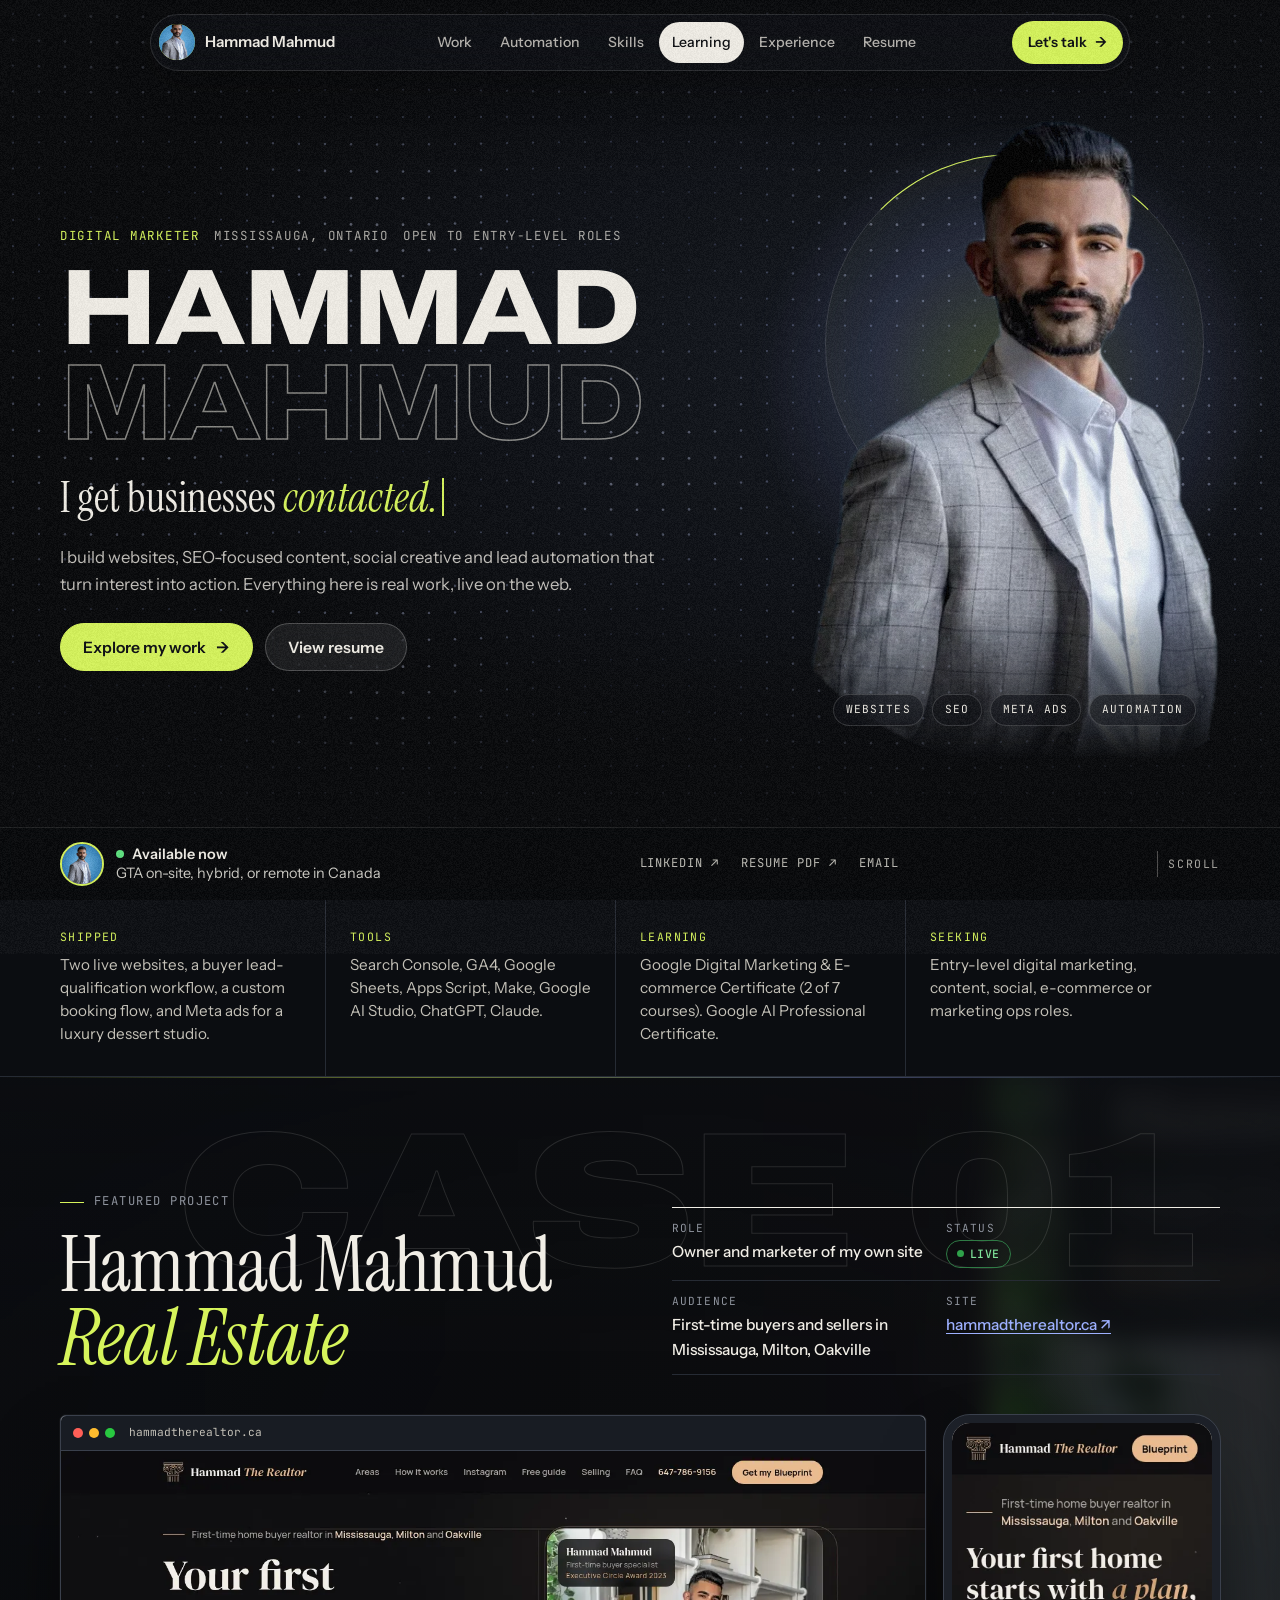
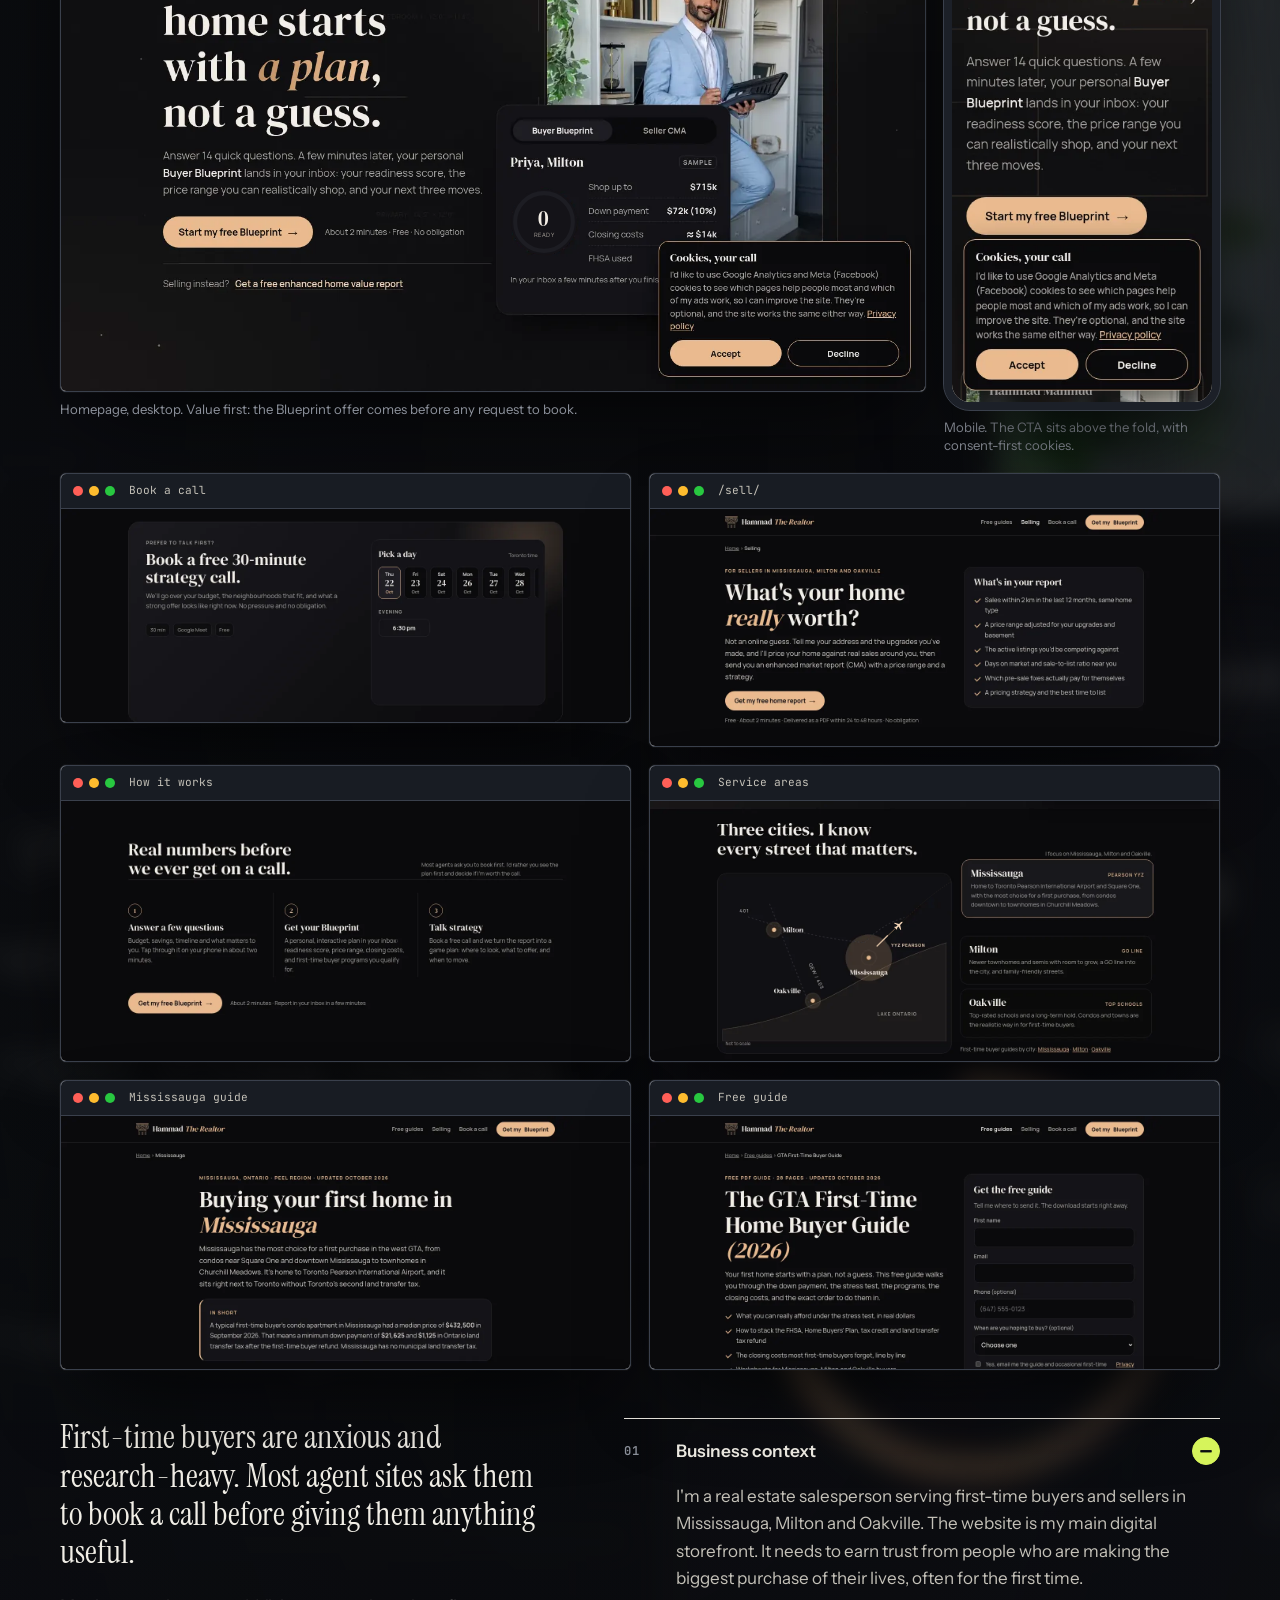
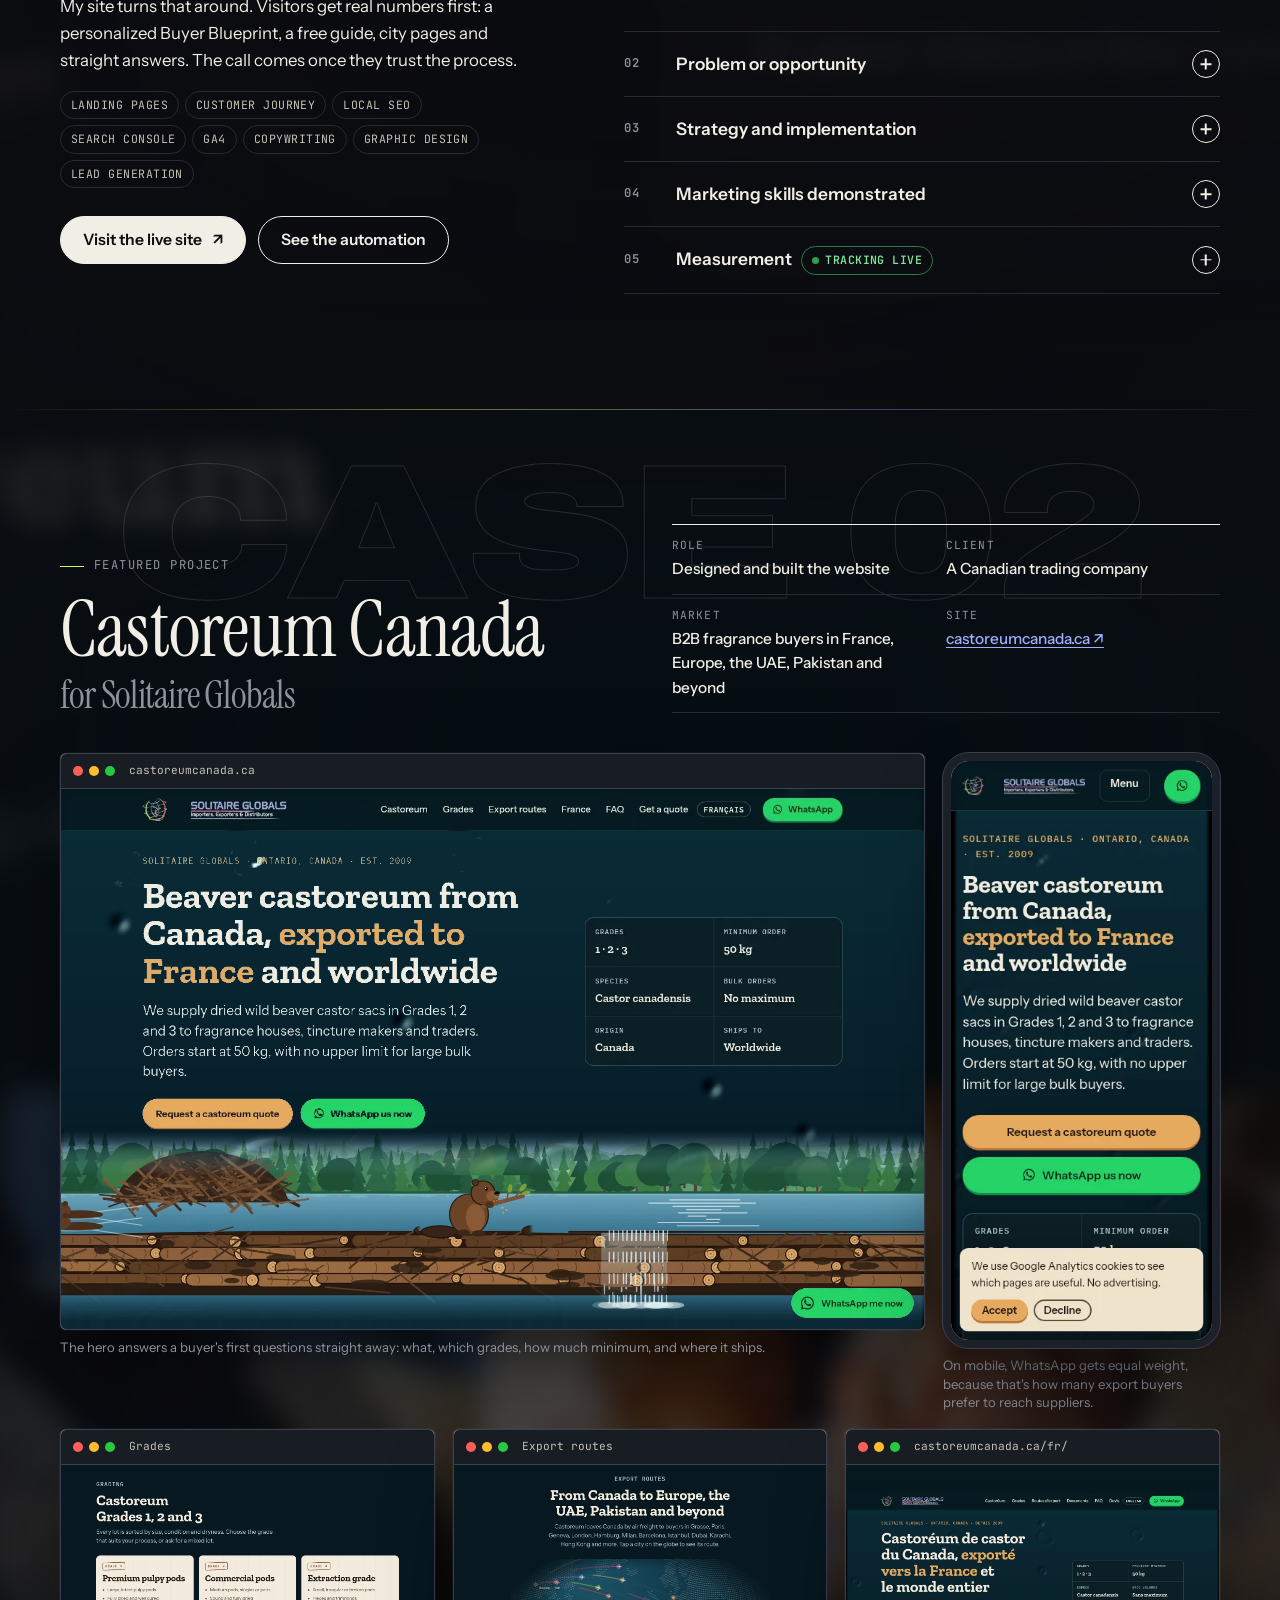
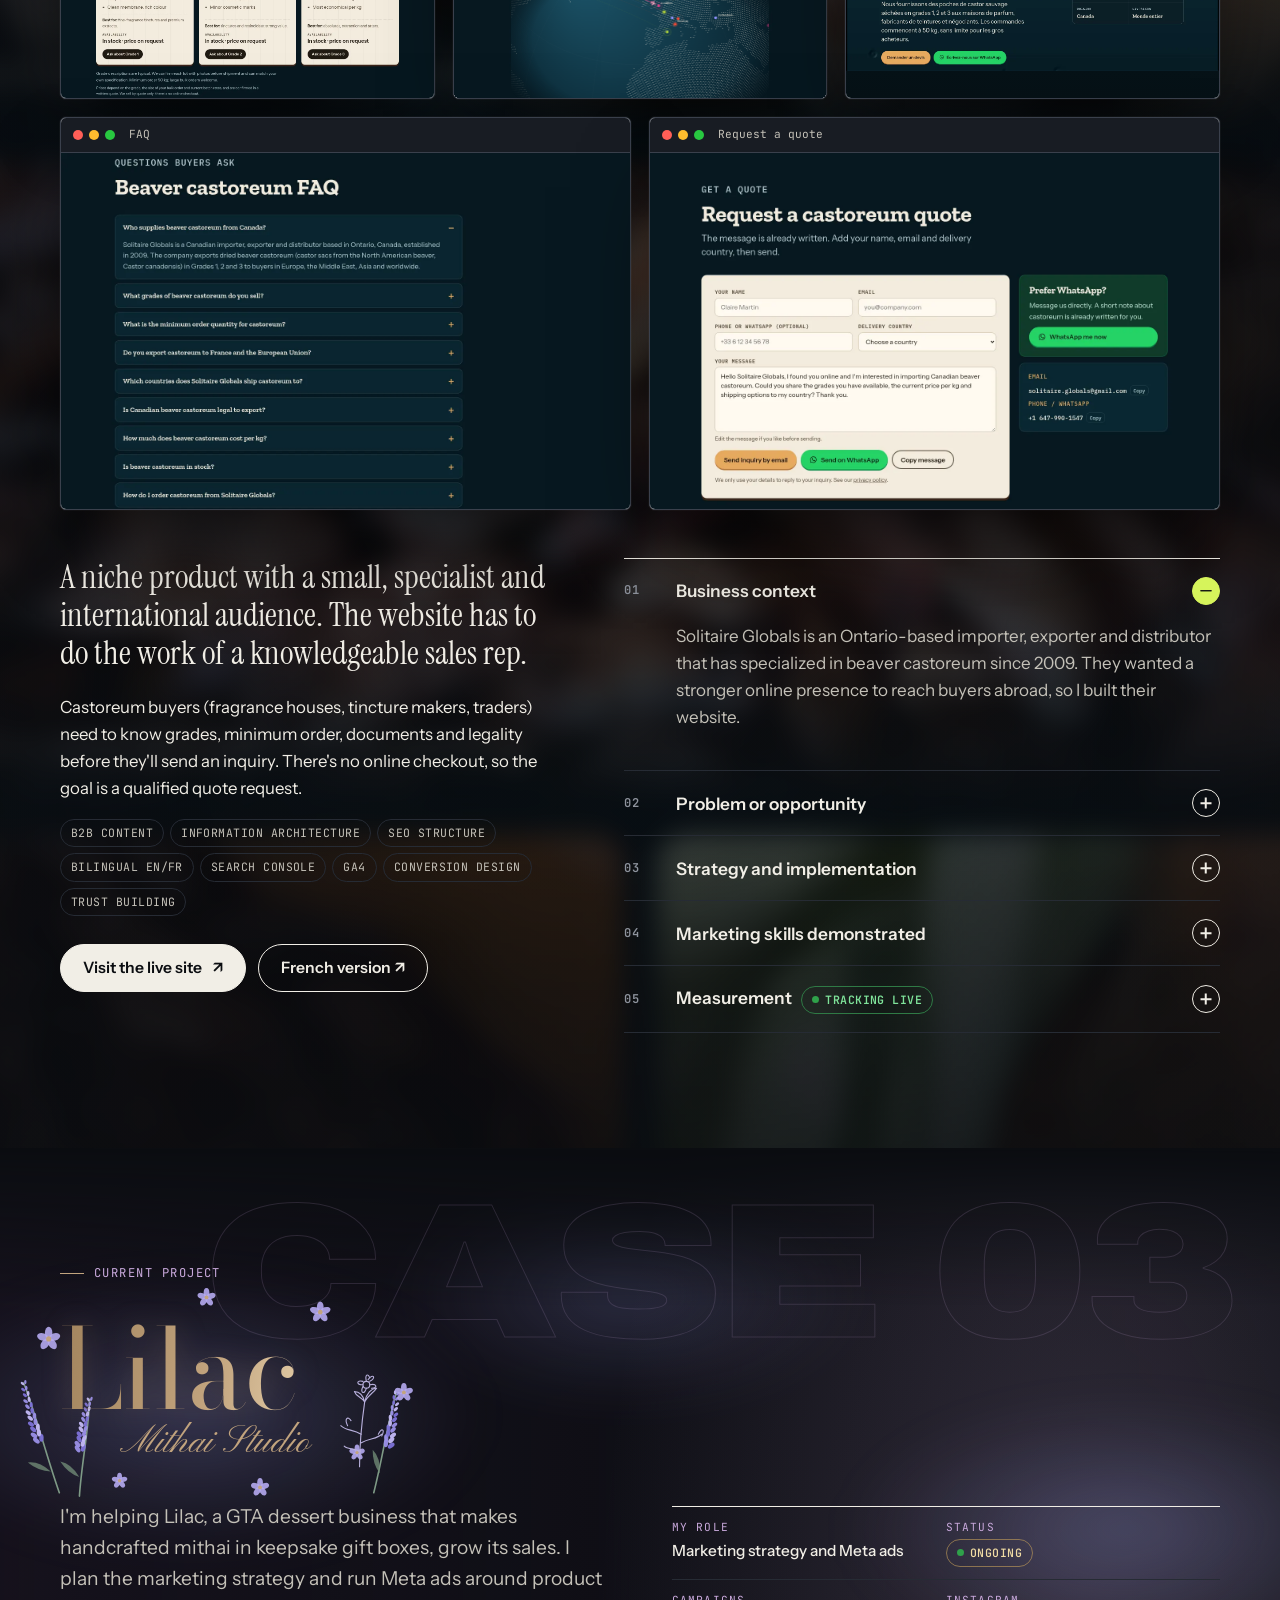
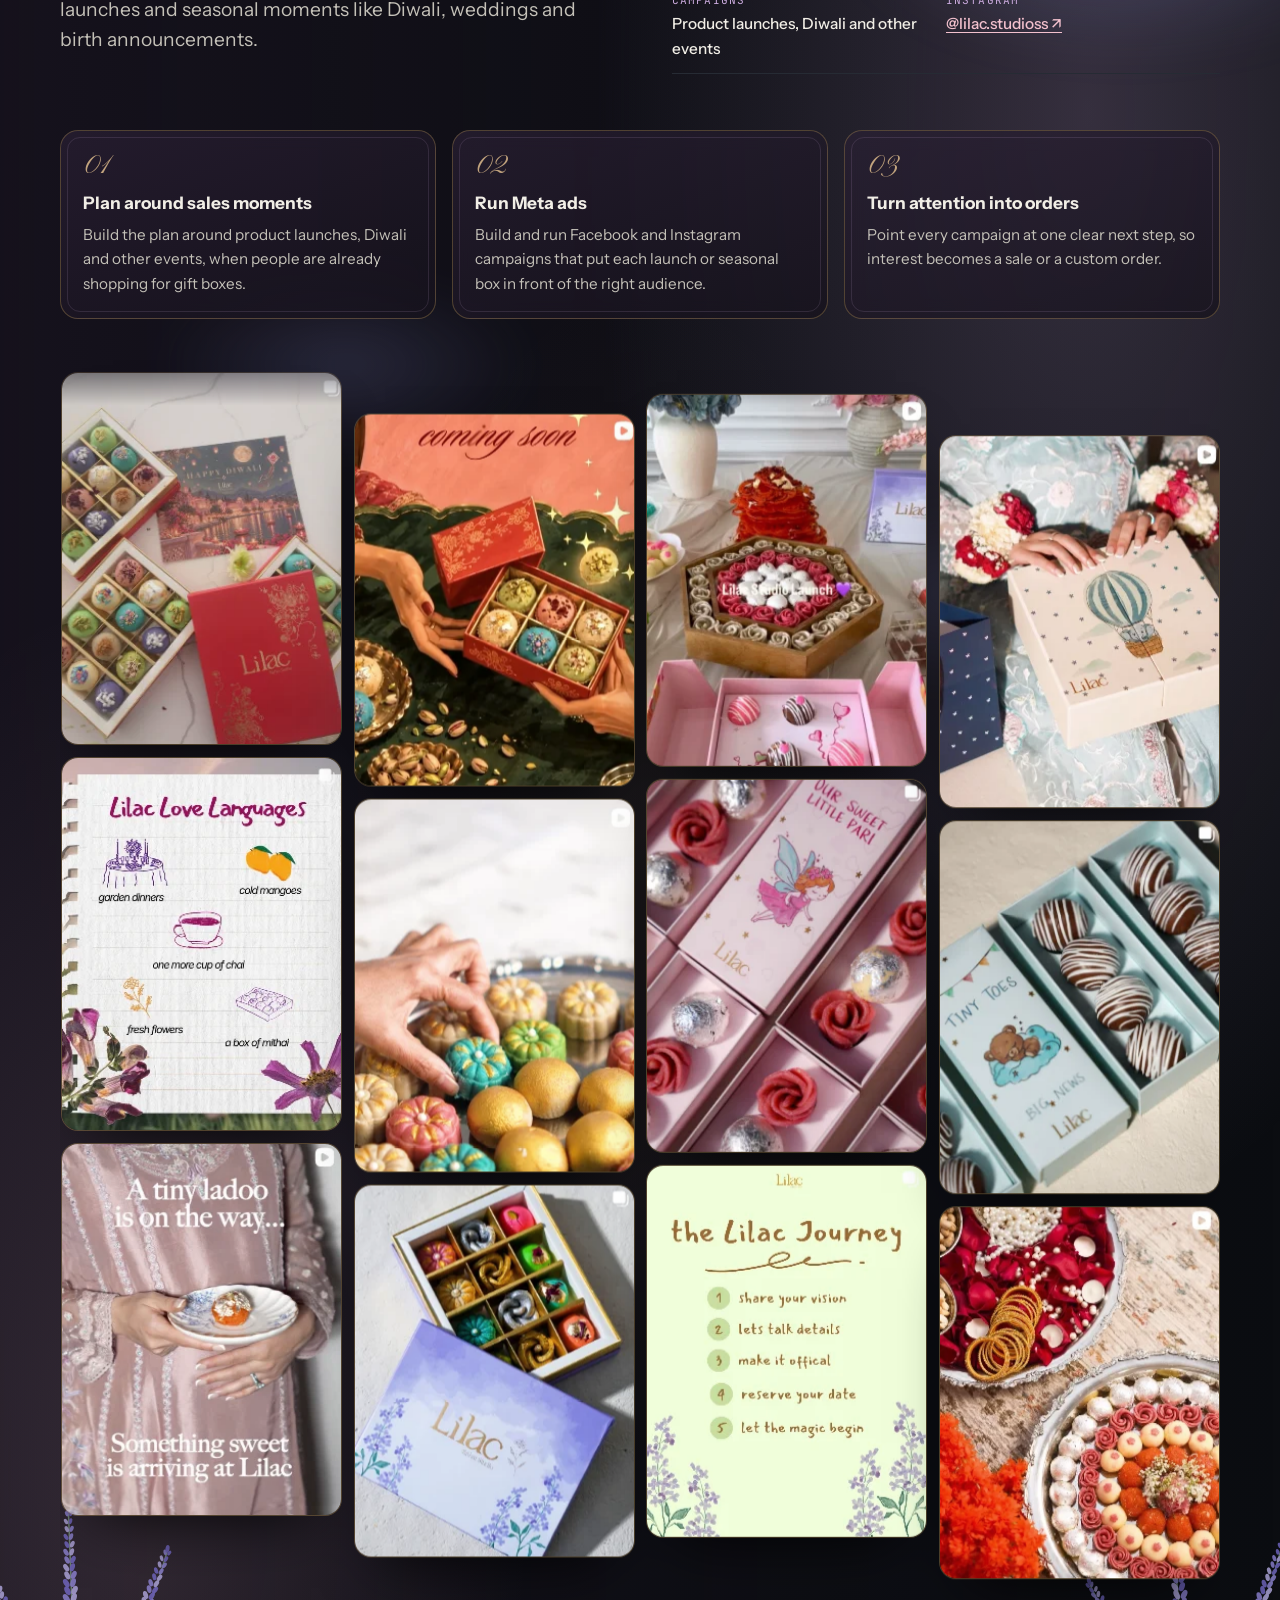
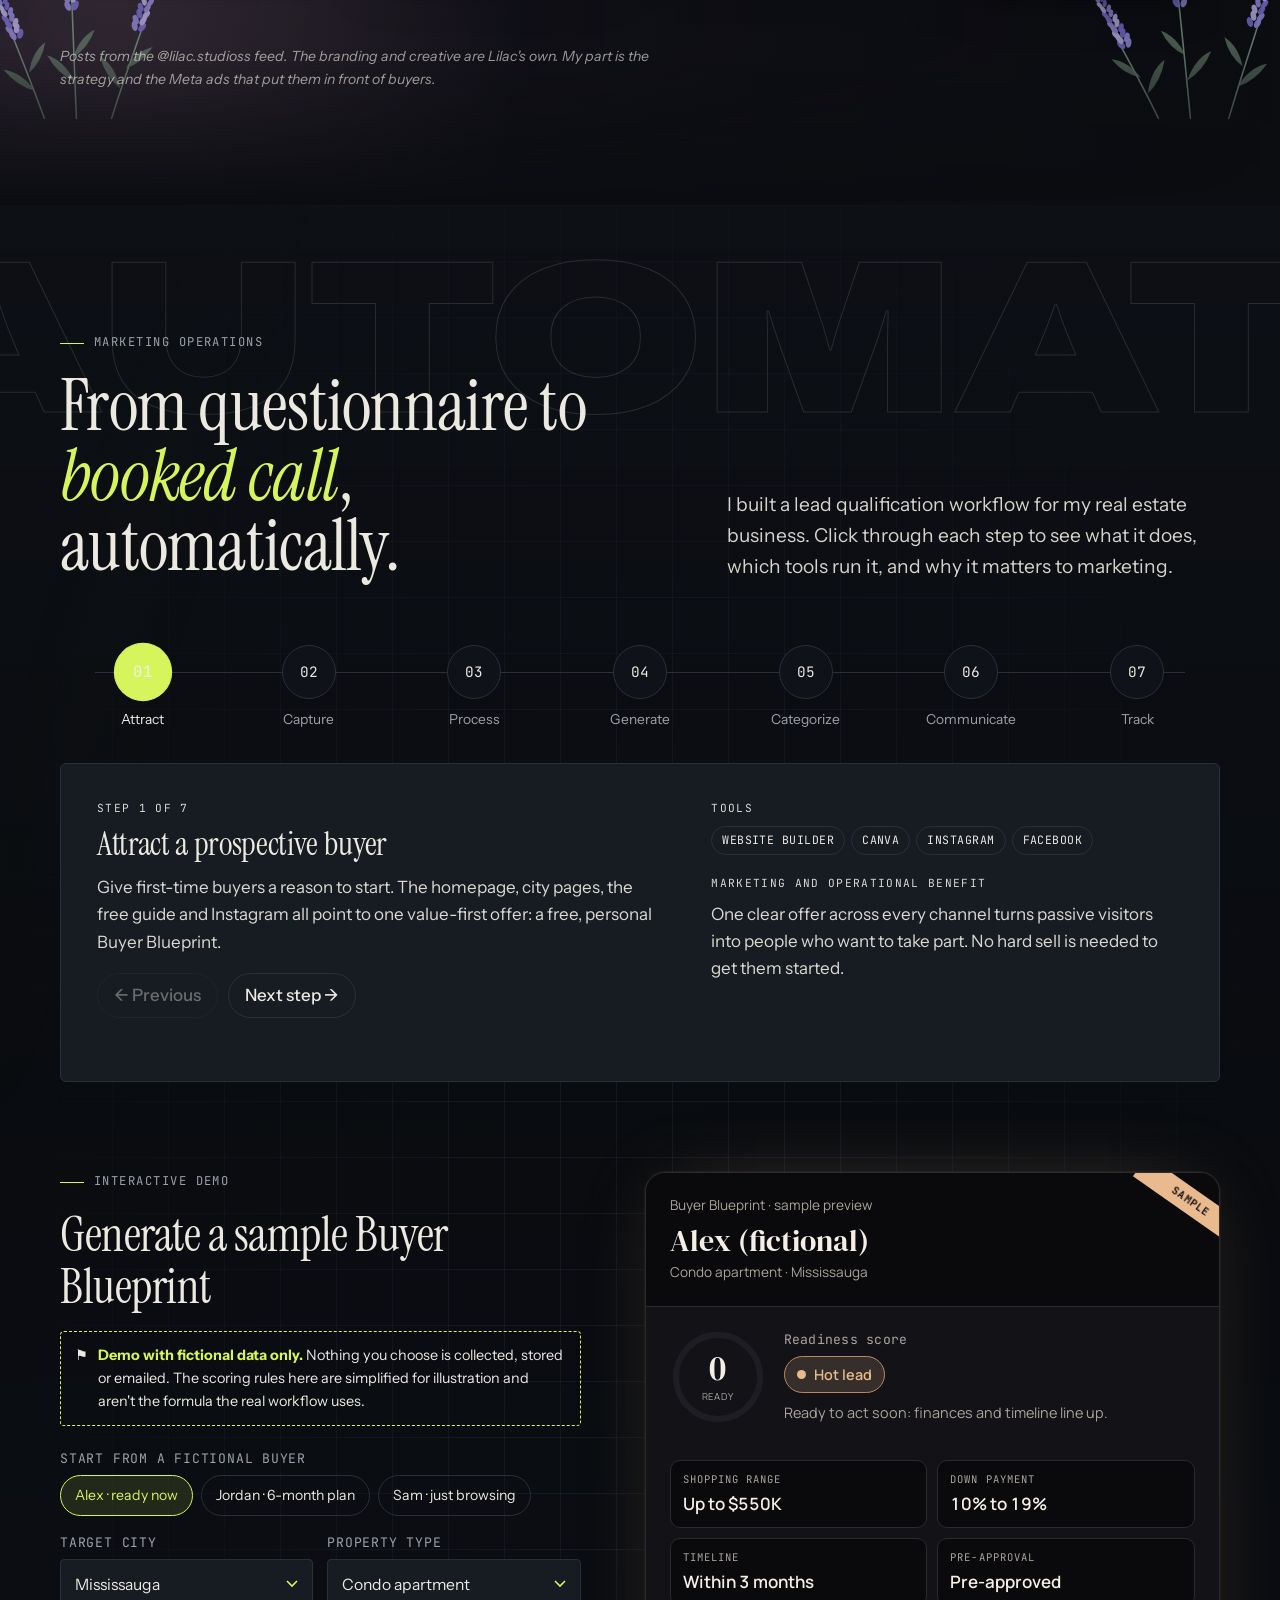
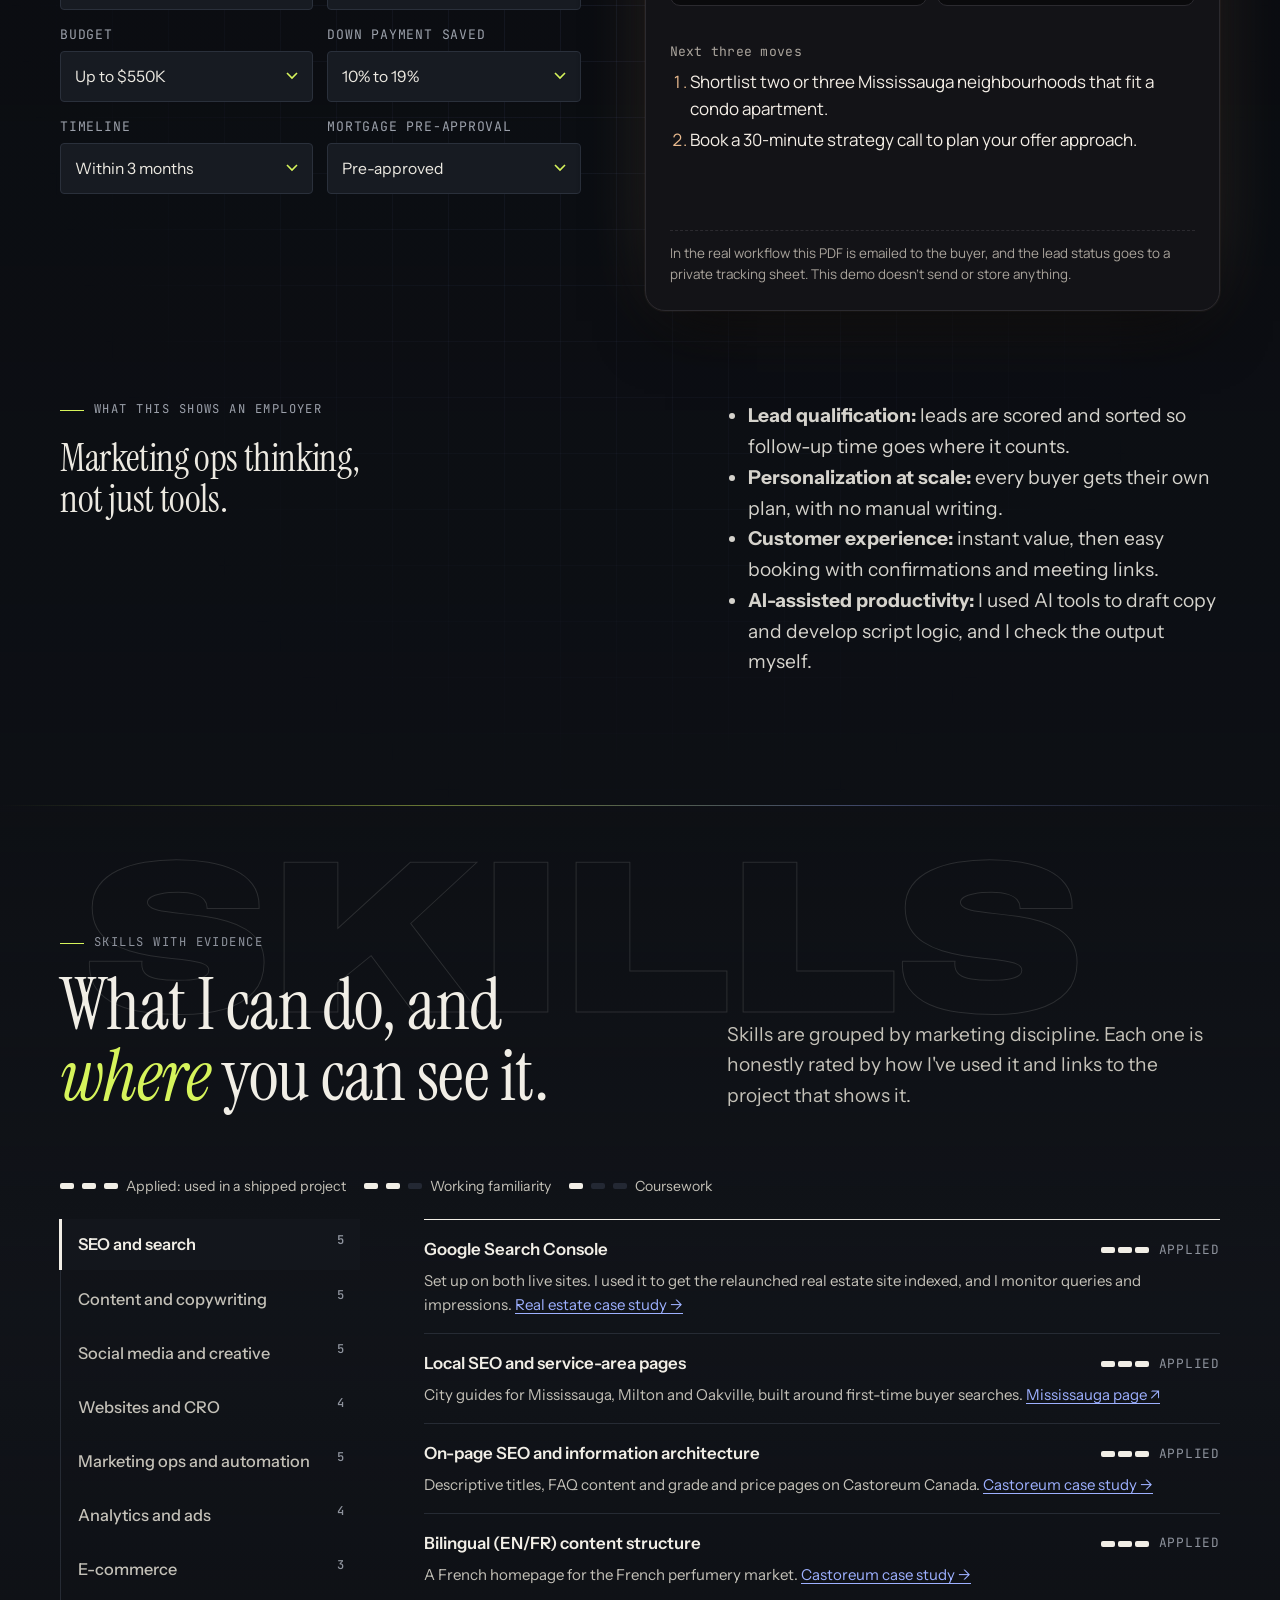
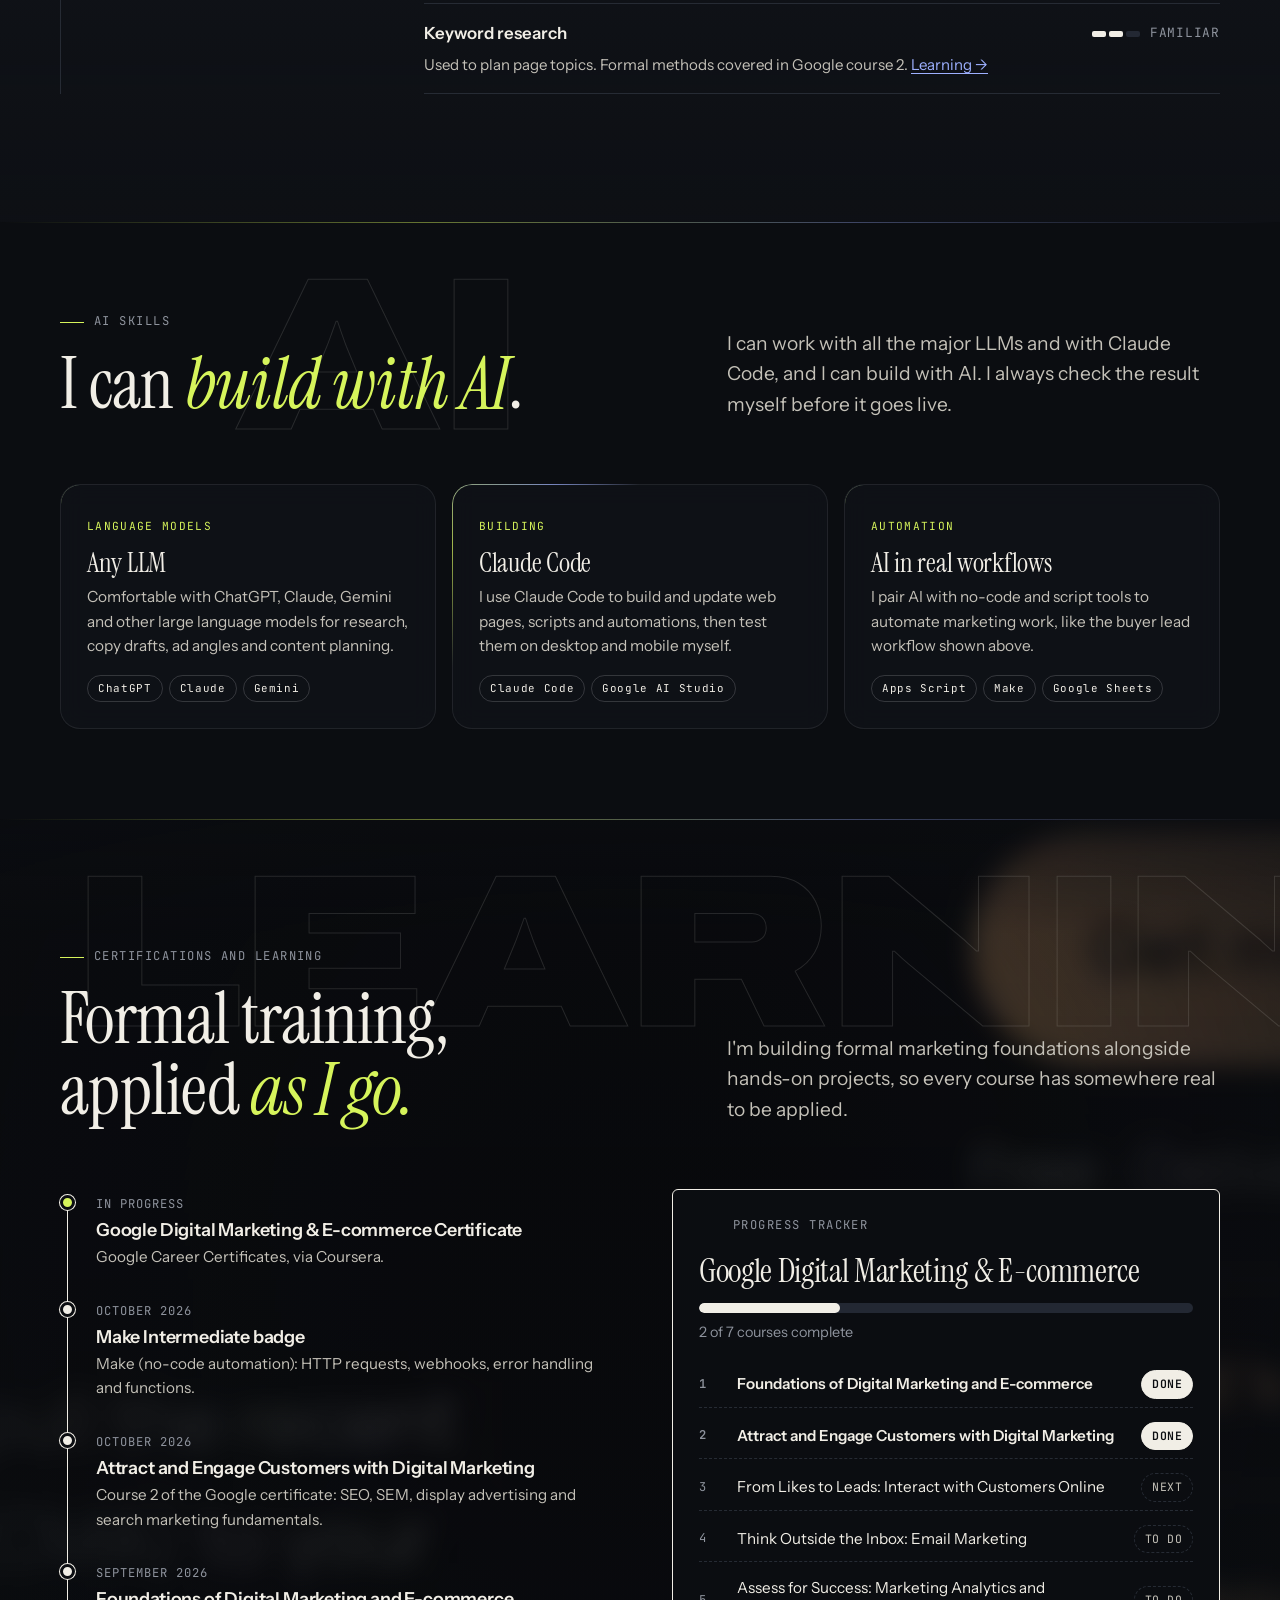
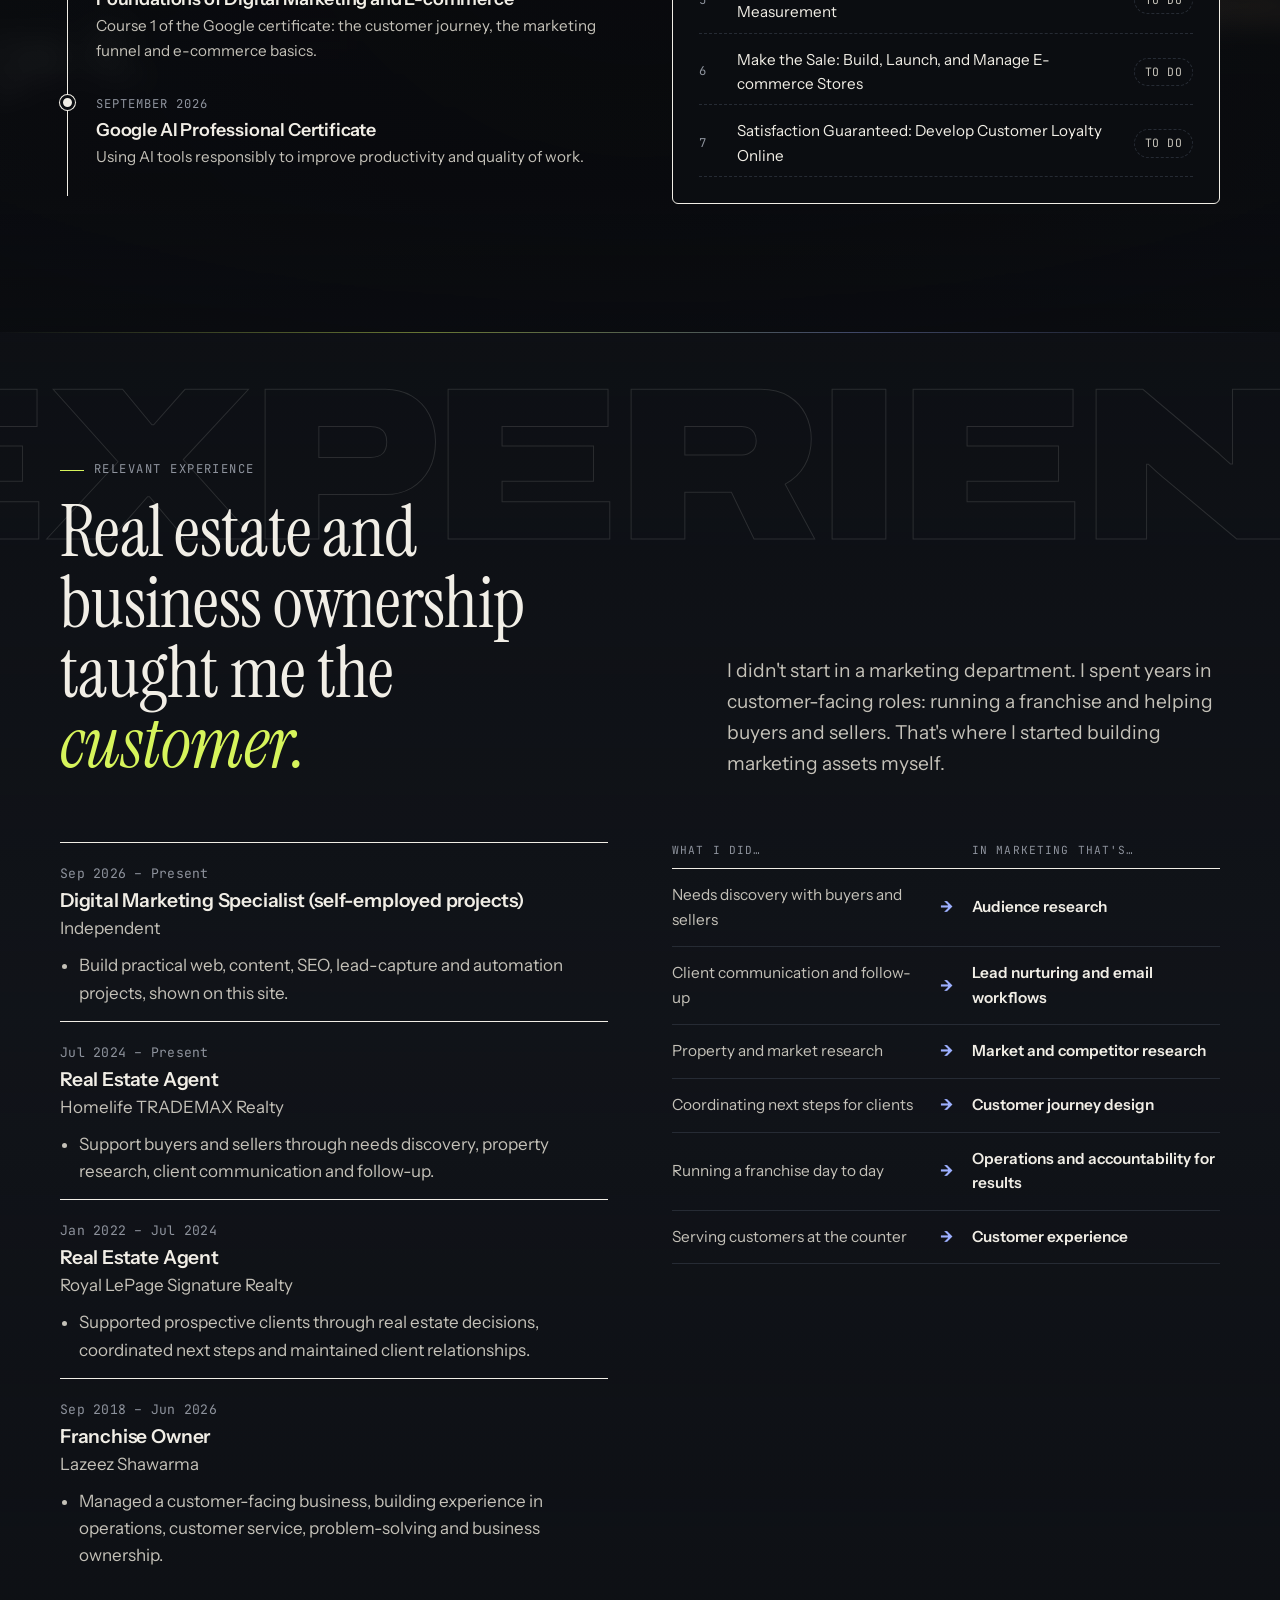
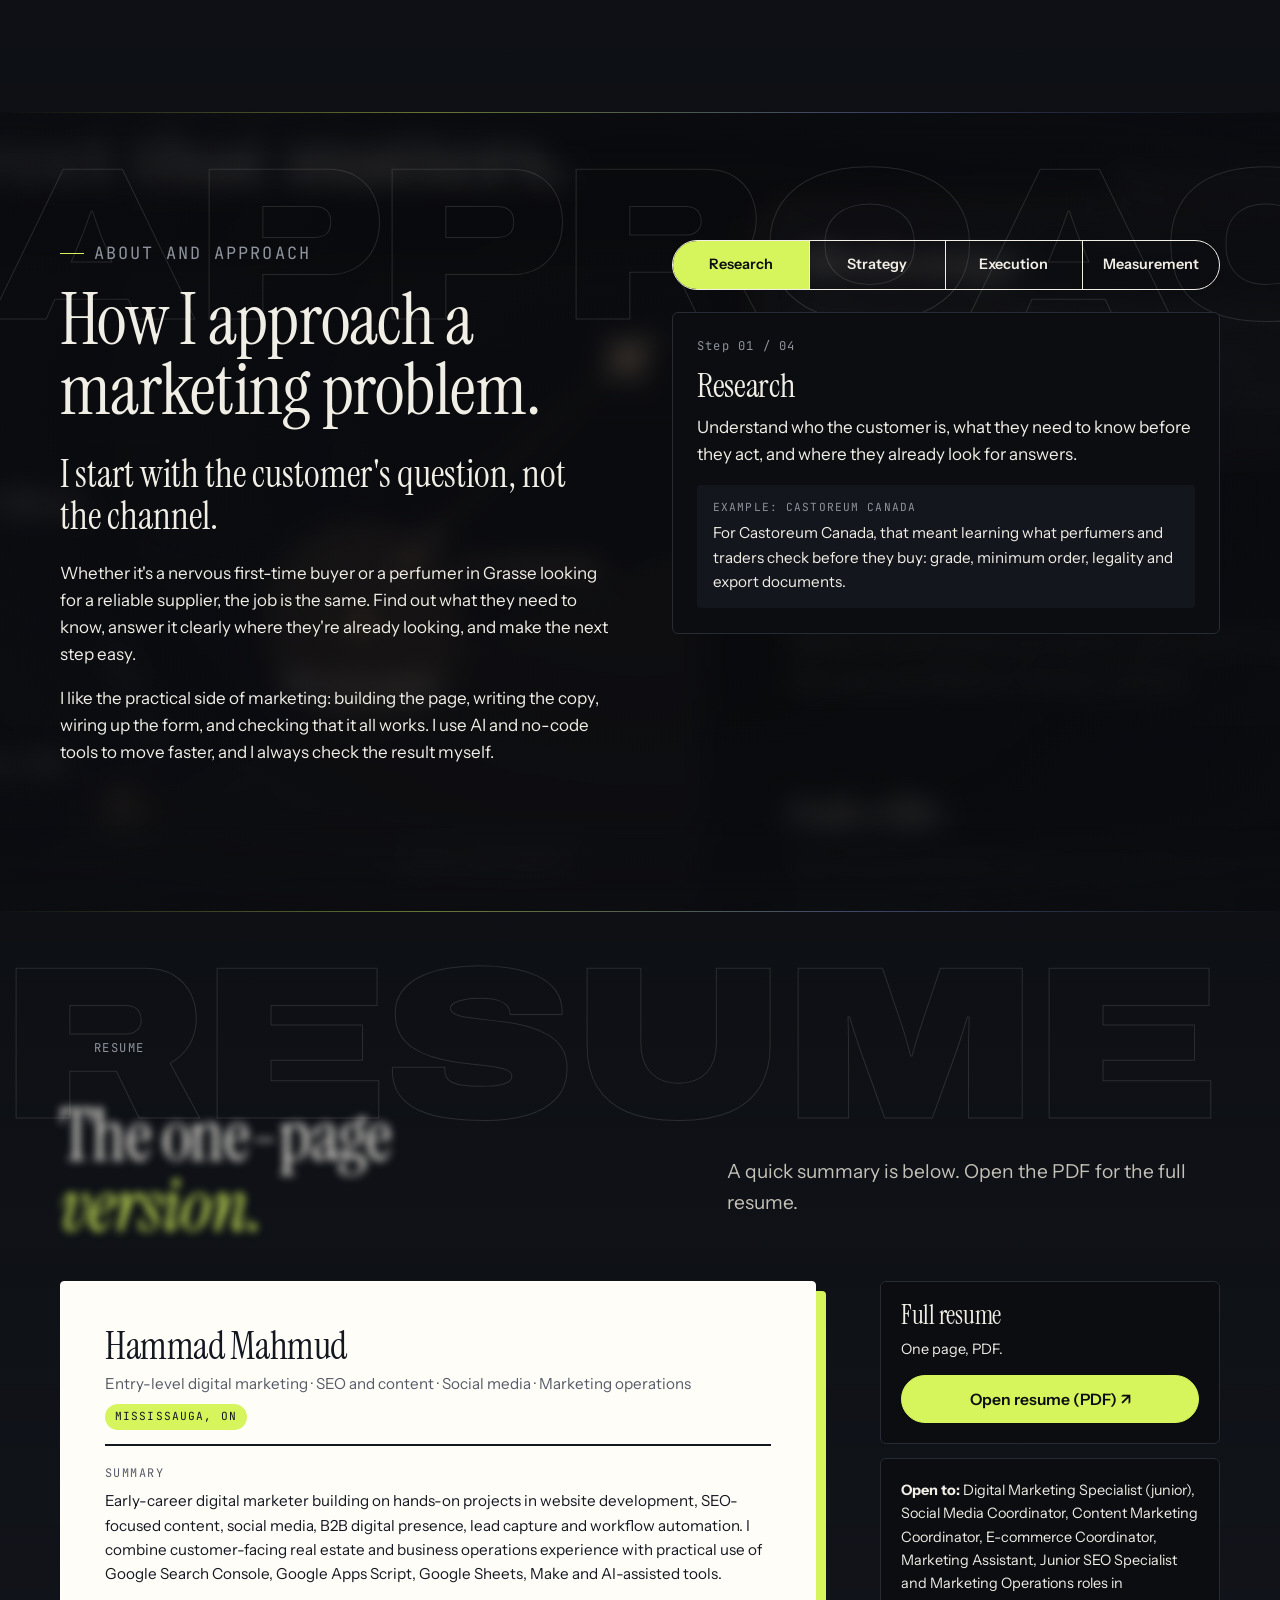
==== index.html @ 78a4935d "Speed up load and refresh case copy - Measure tabbed card heights in one batched pass, after load an" ====
<!doctype html>
<html lang="en-CA" class="no-js">
<head>
  <meta charset="utf-8">
  <meta name="viewport" content="width=device-width, initial-scale=1, viewport-fit=cover">
  <title>Hammad Mahmud | Digital Marketer in Mississauga, Ontario</title>
  <meta name="description" content="Hammad Mahmud is an entry-level digital marketer in Mississauga, Ontario. Live case studies in SEO, Meta ads, websites and lead automation. Open to GTA roles.">
  <meta name="keywords" content="Hammad Mahmud, digital marketer Mississauga, entry-level digital marketing, junior SEO specialist, social media coordinator, content marketing coordinator, Meta ads, local SEO, marketing automation, Google Apps Script, GA4, Google Search Console, GTA marketing jobs, Toronto">
  <meta name="author" content="Hammad Mahmud">
  <meta name="robots" content="index, follow, max-image-preview:large, max-snippet:-1, max-video-preview:-1">
  <link rel="canonical" href="https://hammad-mahmud.pages.dev/">
  <link rel="alternate" hreflang="en-CA" href="https://hammad-mahmud.pages.dev/">
  <link rel="alternate" hreflang="x-default" href="https://hammad-mahmud.pages.dev/">
  <link rel="me" href="https://www.linkedin.com/in/hammad-mahmud-b88b9414b">
  <link rel="alternate" type="text/markdown" title="Plain-text summary for AI assistants" href="llms.txt">
  <link rel="sitemap" type="application/xml" href="sitemap.xml">
  <meta name="geo.region" content="CA-ON">
  <meta name="geo.placename" content="Mississauga">
  <meta name="geo.position" content="43.5890;-79.6441">
  <meta name="ICBM" content="43.5890, -79.6441">
  <meta name="theme-color" content="#0b0d11">

  <meta property="og:type" content="profile">
  <meta property="profile:first_name" content="Hammad">
  <meta property="profile:last_name" content="Mahmud">
  <meta property="og:locale" content="en_CA">
  <meta property="og:site_name" content="Hammad Mahmud, Digital Marketer">
  <meta property="og:title" content="Hammad Mahmud | Digital Marketer in Mississauga, Ontario">
  <meta property="og:description" content="Live case studies in SEO, Meta ads, websites and lead automation from an entry-level digital marketer in Mississauga. Open to GTA, hybrid and remote roles.">
  <meta property="og:url" content="https://hammad-mahmud.pages.dev/">
  <meta property="og:image" content="https://hammad-mahmud.pages.dev/assets/og-image.png">
  <meta property="og:image:width" content="1200">
  <meta property="og:image:height" content="630">
  <meta property="og:image:alt" content="Hammad Mahmud, digital marketer in Mississauga, Ontario">
  <meta name="twitter:card" content="summary_large_image">
  <meta name="twitter:title" content="Hammad Mahmud | Digital Marketer in Mississauga, Ontario">
  <meta name="twitter:description" content="Live case studies in SEO, Meta ads, websites and lead automation from an entry-level digital marketer in Mississauga.">
  <meta name="twitter:image" content="https://hammad-mahmud.pages.dev/assets/og-image.png">
  <meta name="twitter:image:alt" content="Hammad Mahmud, digital marketer in Mississauga, Ontario">

  <link rel="icon" href="favicon.svg" type="image/svg+xml">
  <link rel="icon" href="favicon-32.png" sizes="32x32" type="image/png">
  <link rel="apple-touch-icon" href="apple-touch-icon.png">

  <link rel="preload" as="image" href="assets/img/hammad-cutout.webp" fetchpriority="high">
  <link rel="preconnect" href="https://fonts.googleapis.com">
  <link rel="preconnect" href="https://fonts.gstatic.com" crossorigin>
  <link rel="stylesheet" href="https://fonts.googleapis.com/css2?family=DM+Serif+Display&family=Manrope:wght@400;600;700&family=Archivo:wdth,wght@112..125,800..900&family=Instrument+Sans:wght@400;500;600&family=Instrument+Serif:ital@0;1&family=JetBrains+Mono:wght@400;500&family=IBM+Plex+Mono:wght@600;700&display=swap">
  <!-- Decorative script faces, cut down to the only letters the page uses -->
  <link rel="stylesheet" href="https://fonts.googleapis.com/css2?family=Pinyon+Script&text=Mithai%20Studio0123&display=swap">
  <link rel="stylesheet" href="https://fonts.googleapis.com/css2?family=Bodoni+Moda:opsz@6..96&text=Lilac&display=swap">
  <link rel="stylesheet" href="css/styles.css">

  <script>document.documentElement.classList.remove('no-js');</script>
  <script type="application/ld+json">
{
 "@context": "https://schema.org",
 "@graph": [
  {
   "@type": "WebSite",
   "@id": "https://hammad-mahmud.pages.dev/#website",
   "url": "https://hammad-mahmud.pages.dev/",
   "name": "Hammad Mahmud, Digital Marketer",
   "inLanguage": "en-CA",
   "publisher": {
    "@id": "https://hammad-mahmud.pages.dev/#person"
   }
  },
  {
   "@type": "ProfilePage",
   "@id": "https://hammad-mahmud.pages.dev/#profile",
   "url": "https://hammad-mahmud.pages.dev/",
   "name": "Hammad Mahmud | Digital Marketer in Mississauga, Ontario",
   "isPartOf": {
    "@id": "https://hammad-mahmud.pages.dev/#website"
   },
   "about": {
    "@id": "https://hammad-mahmud.pages.dev/#person"
   },
   "mainEntity": {
    "@id": "https://hammad-mahmud.pages.dev/#person"
   },
   "inLanguage": "en-CA",
   "dateModified": "2026-10-22",
   "primaryImageOfPage": {
    "@type": "ImageObject",
    "url": "https://hammad-mahmud.pages.dev/assets/og-image.png"
   },
   "speakable": {
    "@type": "SpeakableSpecification",
    "cssSelector": [
     ".faq__a",
     ".glance"
    ]
   },
   "hasPart": [
    {
     "@id": "https://hammad-mahmud.pages.dev/#project-realestate"
    },
    {
     "@id": "https://hammad-mahmud.pages.dev/#project-castoreum"
    },
    {
     "@id": "https://hammad-mahmud.pages.dev/#project-lilac"
    }
   ]
  },
  {
   "@type": "Person",
   "@id": "https://hammad-mahmud.pages.dev/#person",
   "name": "Hammad Mahmud",
   "givenName": "Hammad",
   "familyName": "Mahmud",
   "jobTitle": "Digital Marketer",
   "description": "Hammad Mahmud is an entry-level digital marketer based in Mississauga, Ontario, Canada. He builds websites, SEO-focused content, social creative and lead automation, and he runs Meta ads for a luxury dessert studio. Before moving into marketing he worked as a real estate agent and owned a Lazeez Shawarma franchise, which is where he learned how customers decide.",
   "image": {
    "@type": "ImageObject",
    "url": "https://hammad-mahmud.pages.dev/assets/img/hammad-headshot.webp",
    "caption": "Hammad Mahmud"
   },
   "url": "https://hammad-mahmud.pages.dev/",
   "email": "mailto:hammad.s.mahmud@gmail.com",
   "address": {
    "@type": "PostalAddress",
    "addressLocality": "Mississauga",
    "addressRegion": "ON",
    "addressCountry": "CA"
   },
   "homeLocation": {
    "@type": "City",
    "name": "Mississauga",
    "containedInPlace": {
     "@type": "AdministrativeArea",
     "name": "Ontario, Canada"
    }
   },
   "sameAs": [
    "https://www.linkedin.com/in/hammad-mahmud-b88b9414b",
    "https://hammadtherealtor.ca/"
   ],
   "knowsLanguage": "en",
   "knowsAbout": [
    "Digital marketing",
    "Search engine optimization (SEO)",
    "Local SEO",
    "Search engine marketing (SEM)",
    "Answer engine optimization (AEO)",
    "Generative engine optimization (GEO)",
    "Content marketing",
    "Copywriting",
    "Social media marketing",
    "Meta ads",
    "Facebook and Instagram advertising",
    "Lead generation",
    "Landing pages",
    "Customer journey design",
    "Marketing automation",
    "Google Apps Script",
    "Make (automation)",
    "Google Analytics 4",
    "Google Search Console",
    "Google Sheets",
    "Large language models",
    "Claude Code",
    "Real estate marketing",
    "B2B marketing"
   ],
   "hasOccupation": {
    "@type": "Occupation",
    "name": "Digital Marketer",
    "occupationLocation": {
     "@type": "City",
     "name": "Mississauga, Ontario"
    },
    "skills": "SEO, local SEO, content marketing, copywriting, social media, Meta ads, lead generation, landing pages, marketing automation, GA4, Google Search Console"
   },
   "hasCredential": [
    {
     "@type": "EducationalOccupationalCredential",
     "name": "Google AI Professional Certificate",
     "credentialCategory": "certificate",
     "recognizedBy": {
      "@type": "Organization",
      "name": "Google"
     },
     "dateCreated": "2026-09"
    },
    {
     "@type": "EducationalOccupationalCredential",
     "name": "Make Intermediate badge",
     "credentialCategory": "badge",
     "recognizedBy": {
      "@type": "Organization",
      "name": "Make"
     },
     "dateCreated": "2026-10"
    }
   ]
  },
  {
   "@type": "ItemList",
   "@id": "https://hammad-mahmud.pages.dev/#work",
   "name": "Marketing projects by Hammad Mahmud",
   "itemListElement": [
    {
     "@type": "ListItem",
     "position": 1,
     "item": {
      "@type": "WebSite",
      "@id": "https://hammad-mahmud.pages.dev/#project-realestate",
      "name": "Hammad Mahmud Real Estate (hammadtherealtor.ca)",
      "url": "https://hammadtherealtor.ca/",
      "creator": {
       "@id": "https://hammad-mahmud.pages.dev/#person"
      },
      "description": "Real estate website for first-time buyers and sellers in Mississauga, Milton and Oakville, with a Buyer Blueprint lead questionnaire, built-in booking, city guides and a free buyer guide.",
      "inLanguage": "en-CA"
     }
    },
    {
     "@type": "ListItem",
     "position": 2,
     "item": {
      "@type": "WebSite",
      "@id": "https://hammad-mahmud.pages.dev/#project-castoreum",
      "name": "Castoreum Canada (castoreumcanada.ca)",
      "url": "https://castoreumcanada.ca/",
      "creator": {
       "@id": "https://hammad-mahmud.pages.dev/#person"
      },
      "description": "Bilingual English and French B2B export website built for Solitaire Globals, a Canadian trading company growing its online presence, with grade pages, an FAQ, an export-route globe and quote and WhatsApp inquiry paths.",
      "inLanguage": [
       "en",
       "fr"
      ],
      "sourceOrganization": {
       "@type": "Organization",
       "name": "Solitaire Globals"
      }
     }
    },
    {
     "@type": "ListItem",
     "position": 3,
     "item": {
      "@type": "CreativeWork",
      "@id": "https://hammad-mahmud.pages.dev/#project-lilac",
      "name": "Marketing strategy and Meta ads for Lilac Mithai Studio",
      "creator": {
       "@id": "https://hammad-mahmud.pages.dev/#person"
      },
      "description": "Ongoing marketing strategy and Meta (Facebook and Instagram) ads for product launches and events like Diwali, for a luxury dessert business in the GTA. Branding and creative are Lilac's own.",
      "about": {
       "@type": "Organization",
       "name": "Lilac Mithai Studio",
       "sameAs": "https://www.instagram.com/lilac.studioss/"
      }
     }
    }
   ]
  },
  {
   "@type": "FAQPage",
   "@id": "https://hammad-mahmud.pages.dev/#faq",
   "isPartOf": {
    "@id": "https://hammad-mahmud.pages.dev/#website"
   },
   "mainEntity": [
    {
     "@type": "Question",
     "name": "Who is Hammad Mahmud?",
     "acceptedAnswer": {
      "@type": "Answer",
      "text": "Hammad Mahmud is an entry-level digital marketer based in Mississauga, Ontario, Canada. He builds websites, SEO-focused content, social creative and lead automation, and he runs Meta ads for a luxury dessert studio. Before moving into marketing he worked as a real estate agent and owned a Lazeez Shawarma franchise, which is where he learned how customers decide."
     }
    },
    {
     "@type": "Question",
     "name": "What marketing jobs is Hammad Mahmud looking for?",
     "acceptedAnswer": {
      "@type": "Answer",
      "text": "He is open to Digital Marketing Specialist (junior), Social Media Coordinator, Content Marketing Coordinator, E-commerce Coordinator, Marketing Assistant, Junior SEO Specialist and Marketing Operations roles in Mississauga and Toronto, hybrid, or remote in Canada."
     }
    },
    {
     "@type": "Question",
     "name": "Where can Hammad Mahmud work?",
     "acceptedAnswer": {
      "@type": "Answer",
      "text": "He lives in Mississauga and is available for on-site roles across the Greater Toronto Area (GTA), hybrid positions, and remote work anywhere in Canada. He is available now."
     }
    },
    {
     "@type": "Question",
     "name": "What digital marketing skills does Hammad have?",
     "acceptedAnswer": {
      "@type": "Answer",
      "text": "SEO and SEM fundamentals, local SEO and city pages, keyword-focused content, copywriting and editing, social media, Meta ads, lead generation, landing pages and customer journey design. On the operations side he builds lead capture and qualification, email workflows, booking journeys, spreadsheet tracking and workflow automation, and he tracks results in Google Search Console and GA4."
     }
    },
    {
     "@type": "Question",
     "name": "What has Hammad Mahmud built?",
     "acceptedAnswer": {
      "@type": "Answer",
      "text": "Three live projects. hammadtherealtor.ca, his real estate website, has a Buyer Blueprint questionnaire, a built-in booking system and city guides for Mississauga, Milton and Oakville. castoreumcanada.ca is a bilingual English and French B2B export website he built for Solitaire Globals, a Canadian trading company growing its online presence. For Lilac Mithai Studio, a luxury dessert business in the GTA, he plans the marketing strategy and runs Meta ads for product launches and events like Diwali."
     }
    },
    {
     "@type": "Question",
     "name": "Which marketing tools does Hammad use?",
     "acceptedAnswer": {
      "@type": "Answer",
      "text": "Google Search Console, Google Analytics 4, Google Sheets, Google Apps Script, Make, Google AI Studio, ChatGPT, Claude and Claude Code. He is also learning Google Ads, Meta Business Suite, Canva, CapCut and Shopify."
     }
    },
    {
     "@type": "Question",
     "name": "Can Hammad Mahmud work with AI?",
     "acceptedAnswer": {
      "@type": "Answer",
      "text": "Yes. He works with all the major large language models, including ChatGPT, Claude and Gemini, and uses Claude Code to build and update web pages, scripts and automations. He checks every result himself before it goes live."
     }
    },
    {
     "@type": "Question",
     "name": "What marketing certifications does Hammad have?",
     "acceptedAnswer": {
      "@type": "Answer",
      "text": "He completed the Google AI Professional Certificate in September 2026 and earned the Make Intermediate badge in October 2026. He is working through the Google Digital Marketing and E-commerce Certificate and has finished 2 of its 7 courses."
     }
    },
    {
     "@type": "Question",
     "name": "How do I contact Hammad Mahmud?",
     "acceptedAnswer": {
      "@type": "Answer",
      "text": "Email hammad.s.mahmud@gmail.com or connect on LinkedIn at linkedin.com/in/hammad-mahmud-b88b9414b. His one-page resume is available as a PDF on this site."
     }
    }
   ]
  }
 ]
}
  </script>
</head>
<body>
<div class="aurora" aria-hidden="true"><i></i><i></i><i></i></div>
<div class="scrollbar" aria-hidden="true"><i id="scrollbar"></i></div>
<div class="cursor-glow" aria-hidden="true" id="cursor-glow"></div>
<a class="skip-link" href="#main">Skip to content</a>

<header class="site-header" id="site-header">
  <div class="pill">
    <a class="brand" href="#top" aria-label="Hammad Mahmud, back to top">
      <span class="brand__mark" aria-hidden="true"><img src="assets/img/hammad-headshot.webp" alt="" width="36" height="36"></span>
      <span>Hammad Mahmud</span>
    </a>
    <nav class="nav" id="site-nav" aria-label="Main">
      <ul>
        <li><a href="#case-realestate">Work</a></li>
        <li><a href="#automation">Automation</a></li>
        <li><a href="#skills">Skills</a></li>
        <li><a href="#learning">Learning</a></li>
        <li><a href="#experience">Experience</a></li>
        <li><a href="#resume">Resume</a></li>
      </ul>
    </nav>
    <a class="nav-cta" href="#contact">Let's talk <span aria-hidden="true">→</span></a>
    <button class="nav-toggle" type="button" aria-expanded="false" aria-controls="mobile-menu">
      <span class="nav-toggle__bars" aria-hidden="true"></span> Menu
    </button>
  </div>
</header>

<div class="mmenu" id="mobile-menu" aria-label="Menu" role="dialog" aria-modal="true" hidden>
  <ol>
    <li><a href="#case-realestate">Work</a></li>
    <li><a href="#automation">Automation</a></li>
    <li><a href="#skills">Skills</a></li>
    <li><a href="#learning">Learning</a></li>
    <li><a href="#experience">Experience</a></li>
    <li><a href="#resume">Resume</a></li>
    <li><a href="#contact">Contact</a></li>
  </ol>
  <div class="mmenu__foot">
    <span>hammad.s.mahmud@gmail.com</span>
    <a href="https://www.linkedin.com/in/hammad-mahmud-b88b9414b" target="_blank" rel="noopener">LinkedIn ↗</a>
    <span>Mississauga, ON</span>
  </div>
</div>

<main id="main">

  <!-- ============ HERO ============ -->
  <section class="cine" id="top" aria-labelledby="hero-title">
    <canvas class="cine__field" id="field" aria-hidden="true"></canvas>
    <div class="cine__vignette" aria-hidden="true"></div>
    <div class="cine__spot" aria-hidden="true"></div>
    <div class="cine__bars" aria-hidden="true"></div>

    <div class="wrap cine__grid">
      <div data-depth="8">
        <p class="cine__eyebrow">Digital marketer <span>Mississauga, Ontario</span><span>Open to entry-level roles</span></p>
        <h1 class="cine__name" id="hero-title"><span class="visually-hidden">Hammad Mahmud, digital marketer in Mississauga, Ontario</span>
          <span class="row" aria-hidden="true" data-split>Hammad</span>
          <span class="row row--ghost" aria-hidden="true" data-split>Mahmud</span>
        </h1>
        <p class="cine__type"><span class="visually-hidden">I get businesses found, understood, contacted and booked.</span><span aria-hidden="true">I get businesses <span class="typed" id="typed">found.</span><span class="caret"></span></span></p>
        <p class="cine__lede">I build websites, SEO-focused content, social creative and lead automation that turn interest into action. Everything here is real work, live on the web.</p>
        <div class="cine__ctas">
          <a class="btn btn--lime magnetic" href="#case-realestate">Explore my work <span class="arrow" aria-hidden="true">→</span></a>
          <a class="btn btn--glass magnetic" href="#resume">View resume</a>
        </div>
      </div>

      <figure class="portrait" data-depth="-18" aria-hidden="true">
        <div class="portrait__glow"></div>
        <div class="portrait__ring"></div>
        <img src="assets/img/hammad-cutout.webp" alt="" width="376" height="604" fetchpriority="high">
        <figcaption class="portrait__tags"><span>Websites</span><span>SEO</span><span>Meta ads</span><span>Automation</span></figcaption>
      </figure>
    </div>

    <div class="cine__foot">
      <div class="wrap">
        <div class="avail">
          <img src="assets/img/hammad-headshot.webp" alt="Hammad Mahmud, digital marketer in Mississauga" width="44" height="44">
          <p><b>Available now</b>GTA on-site, hybrid, or remote in Canada</p>
        </div>
        <div class="cine__links">
          <a href="https://www.linkedin.com/in/hammad-mahmud-b88b9414b" target="_blank" rel="noopener">LinkedIn ↗</a>
          <a href="assets/Hammad-Mahmud-Resume.pdf" target="_blank" rel="noopener">Resume PDF ↗</a>
          <a href="#contact">Email</a>
        </div>
        <a class="scroll-cue" href="#glance"><i aria-hidden="true"></i>Scroll</a>
      </div>
    </div>
  </section>

  <section class="glance" id="glance" aria-label="Hammad at a glance">
    <dl class="wrap">
      <div class="glance__item"><dt>Shipped</dt><dd>Two live websites, a buyer lead-qualification workflow, a custom booking flow, and Meta ads for a luxury dessert studio.</dd></div>
      <div class="glance__item"><dt>Tools</dt><dd>Search Console, GA4, Google Sheets, Apps Script, Make, Google AI Studio, ChatGPT, Claude.</dd></div>
      <div class="glance__item"><dt>Learning</dt><dd>Google Digital Marketing &amp; E-commerce Certificate (2 of 7 courses). Google AI Professional Certificate.</dd></div>
      <div class="glance__item"><dt>Seeking</dt><dd>Entry-level digital marketing, content, social, e-commerce or marketing ops roles.</dd></div>
    </dl>
  </section>

  <!-- ============ CASE A: REAL ESTATE ============ -->
  <article class="cin case" id="case-realestate" aria-labelledby="case-re-title">
    <div class="sbg" aria-hidden="true"><img src="assets/img/work/re-hero.webp" alt="" loading="lazy" decoding="async" data-par></div>
    <div class="ghost" aria-hidden="true"><span data-drift>Case 01</span></div>
    <div class="wrap">
      <div class="case__head">
        <div>
          <p class="eyebrow">Featured project</p>
          <h2 class="case__title" id="case-re-title">Hammad Mahmud <em class="hl">Real Estate</em></h2>
        </div>
        <dl class="case__facts">
          <div><dt>Role</dt><dd>Owner and marketer of my own site</dd></div>
          <div><dt>Status</dt><dd><span class="chip chip--live">Live</span></dd></div>
          <div><dt>Audience</dt><dd>First-time buyers and sellers in Mississauga, Milton, Oakville</dd></div>
          <div><dt>Site</dt><dd><a href="https://hammadtherealtor.ca/" target="_blank" rel="noopener">hammadtherealtor.ca ↗</a></dd></div>
        </dl>
      </div>

      <div class="shots">
        <figure class="shot shot--main">
          <button type="button" class="shot__btn" data-lightbox="re" data-live="1" data-src="assets/img/work/re-hero.webp" data-caption="Homepage, desktop. The hero promises a free Buyer Blueprint before asking for a call. The sample card's readiness meter fills up to 82, as on the live site. Captured 22 October 2026.">
            <div class="browser"><div class="browser__bar"><i></i><i></i><i></i><span class="browser__url">hammadtherealtor.ca</span></div>
            <div class="live live--gauge">
              <img src="assets/img/work/re-hero.webp" alt="Desktop homepage of hammadtherealtor.ca with Buyer Blueprint call to action and a sample readiness card" width="1440" height="900" loading="lazy">
              <div class="live__gauge" aria-hidden="true"><svg viewBox="0 0 112 112"><circle class="lg-track" cx="56" cy="56" r="49"/><circle class="lg-arc" cx="56" cy="56" r="49" stroke-dasharray="307.88" stroke-dashoffset="307.88"/><text class="lg-num" x="56" y="63">0</text><text class="lg-lbl" x="56" y="82">READY</text></svg></div>
            </div></div>
            <span class="shot__zoom">Enlarge</span>
          </button>
          <figcaption>Homepage, desktop. Value first: the Blueprint offer comes before any request to book.</figcaption>
        </figure>
        <figure class="shot shot--phone">
          <button type="button" class="shot__btn" data-lightbox="re" data-src="assets/img/work/re-mobile.webp" data-caption="Homepage on a 360px mobile screen, with the consent banner visible.">
            <div class="phone"><img src="assets/img/work/re-mobile.webp" alt="Mobile homepage of hammadtherealtor.ca, a Mississauga first-time home buyer realtor website, with the Buyer Blueprint call to action" width="360" height="800" loading="lazy"></div>
            <span class="shot__zoom">Enlarge</span>
          </button>
          <figcaption>Mobile. The CTA sits above the fold, with consent-first cookies.</figcaption>
        </figure>
        <figure class="shot shot--half">
          <button type="button" class="shot__btn" data-lightbox="re" data-src="assets/img/work/re-booking.webp" data-caption="Built-in booking, not a third-party widget like Calendly: pick a day, 30 minutes on Google Meet, with name, email and phone fields. It checks calendar availability, sends confirmations and creates the meeting link.">
            <div class="browser"><div class="browser__bar"><i></i><i></i><i></i><span class="browser__url">Book a call</span></div>
            <img src="assets/img/work/re-booking.webp" alt="hammadtherealtor.ca booking section: book a free 30-minute strategy call with a built-in day and time picker" width="1440" height="540" loading="lazy"></div>
            <span class="shot__zoom">Enlarge</span>
          </button>
        </figure>
        <figure class="shot shot--half">
          <button type="button" class="shot__btn" data-lightbox="re" data-src="assets/img/work/re-sell-page.webp" data-caption="Seller journey: /sell/ page offering an enhanced market report (CMA) adjusted for upgrades.">
            <div class="browser"><div class="browser__bar"><i></i><i></i><i></i><span class="browser__url">/sell/</span></div>
            <img src="assets/img/work/re-sell-page.webp" alt="hammadtherealtor.ca seller landing page: What's your home really worth? with a free enhanced home value report offer" width="1440" height="600" loading="lazy"></div>
            <span class="shot__zoom">Enlarge</span>
          </button>
        </figure>
        <figure class="shot shot--half">
          <button type="button" class="shot__btn" data-lightbox="re" data-src="assets/img/work/re-steps.webp" data-caption="'Real numbers before we ever get on a call': a three-step explanation of the Blueprint, plus the guide download offer.">
            <div class="browser"><div class="browser__bar"><i></i><i></i><i></i><span class="browser__url">How it works</span></div>
            <img src="assets/img/work/re-steps-660.webp" alt="hammadtherealtor.ca how-it-works section: answer questions, get your Buyer Blueprint, then talk strategy" width="1440" height="660" loading="lazy"></div>
            <span class="shot__zoom">Enlarge</span>
          </button>
        </figure>
        <figure class="shot shot--half">
          <button type="button" class="shot__btn" data-lightbox="re" data-live="1" data-src="assets/img/work/re-areas.webp" data-caption="Service-area section: an illustrated map of Mississauga, Milton and Oakville linking to each city guide. The plane takes off from Pearson, just like on the live site.">
            <div class="browser"><div class="browser__bar"><i></i><i></i><i></i><span class="browser__url">Service areas</span></div>
            <div class="live live--areas">
              <img src="assets/img/work/re-areas-clean.webp" alt="hammadtherealtor.ca service areas: illustrated map of Mississauga, Milton and Oakville with a plane taking off from Pearson airport" width="1440" height="660" loading="lazy">
              <div class="live__mapclip" aria-hidden="true"><svg viewBox="0 0 520 380">
                <path class="lm-road" d="M60 90 C150 120 230 140 330 150 M110 60 C150 160 180 240 205 300 M330 150 C360 120 390 100 430 90"/>
                <path class="lm-route lm-flight" d="M372 146 C400 120 420 100 450 72 C480 44 510 22 560 -10"/>
                <path class="lm-trail" d="M372 146 C400 120 420 100 450 72 C480 44 510 22 560 -10"/>
                <path class="lm-runway" d="M360 158 L384 134"/>
                <path class="lm-plane" d="M0 -11 C1.2 -11 1.6 -9.5 1.6 -8 L1.6 -3 L10 2 L10 4 L1.6 1.5 L1.6 6 L4 8 L4 9.5 L0 8.5 L-4 9.5 L-4 8 L-1.6 6 L-1.6 1.5 L-10 4 L-10 2 L-1.6 -3 L-1.6 -8 C-1.6 -9.5 -1.2 -11 0 -11 Z" transform="translate(372 146) rotate(47) scale(.9)"/>
              </svg></div>
            </div></div>
            <span class="shot__zoom">Enlarge</span>
          </button>
        </figure>
        <figure class="shot shot--half">
          <button type="button" class="shot__btn" data-lightbox="re" data-src="assets/img/work/re-city-page.webp" data-caption="City guide for first-time buyers in Mississauga, with an at-a-glance summary of prices, down payment and land transfer tax.">
            <div class="browser"><div class="browser__bar"><i></i><i></i><i></i><span class="browser__url">Mississauga guide</span></div>
            <img src="assets/img/work/re-city-page.webp" alt="Local SEO city guide page: Buying your first home in Mississauga, on hammadtherealtor.ca" width="1440" height="640" loading="lazy"></div>
            <span class="shot__zoom">Enlarge</span>
          </button>
        </figure>
        <figure class="shot shot--half">
          <button type="button" class="shot__btn" data-lightbox="re" data-src="assets/img/work/re-guide-page.webp" data-caption="Lead magnet: the free 28-page GTA First-Time Home Buyer Guide, delivered through a short sign-up form.">
            <div class="browser"><div class="browser__bar"><i></i><i></i><i></i><span class="browser__url">Free guide</span></div>
            <img src="assets/img/work/re-guide-page.webp" alt="Lead magnet landing page for the free GTA First-Time Home Buyer Guide, with a sign-up form" width="1440" height="640" loading="lazy"></div>
            <span class="shot__zoom">Enlarge</span>
          </button>
        </figure>
      </div>

      <div class="case__body">
        <div class="case__summary">
          <p class="pull">First-time buyers are anxious and research-heavy. Most agent sites ask them to book a call before giving them anything useful.</p>
          <p>My site turns that around. Visitors get real numbers first: a personalized Buyer Blueprint, a free guide, city pages and straight answers. The call comes once they trust the process.</p>
          <div class="tag-row" aria-label="Skills demonstrated">
            <span class="chip">Landing pages</span><span class="chip">Customer journey</span><span class="chip">Local SEO</span><span class="chip">Search Console</span><span class="chip">GA4</span><span class="chip">Copywriting</span><span class="chip">Graphic design</span><span class="chip">Lead generation</span>
          </div>
          <div class="case__links">
            <a class="btn btn--primary" href="https://hammadtherealtor.ca/" target="_blank" rel="noopener">Visit the live site <span class="arrow" aria-hidden="true">↗</span></a>
            <a class="btn btn--ghost" href="#automation">See the automation</a>
          </div>
        </div>

        <div class="acc">
          <details open>
            <summary><span class="index-num">01</span>Business context<span class="plus" aria-hidden="true"></span></summary>
            <div class="acc__content">
              <p>I'm a real estate salesperson serving first-time buyers and sellers in Mississauga, Milton and Oakville. The website is my main digital storefront. It needs to earn trust from people who are making the biggest purchase of their lives, often for the first time.</p>
            </div>
          </details>
          <details>
            <summary><span class="index-num">02</span>Problem or opportunity<span class="plus" aria-hidden="true"></span></summary>
            <div class="acc__content">
              <ul>
                <li>An older version of the site had maintenance and SSL problems. A browser security warning loses a visitor before they read a word.</li>
                <li>The site needed to be properly indexed so it could show up for local first-time buyer searches.</li>
                <li>Buyers and sellers need different journeys, and both needed a low-pressure next step.</li>
              </ul>
            </div>
          </details>
          <details>
            <summary><span class="index-num">03</span>Strategy and implementation<span class="plus" aria-hidden="true"></span></summary>
            <div class="acc__content">
              <div class="split-list">
                <div>
                  <h3 class="split-h">Visible on the live site today</h3>
                  <ul>
                    <li>Separate buyer and seller journeys</li>
                    <li>Buyer Blueprint and seller report (CMA) calls to action</li>
                    <li>Built-in consultation booking (30 minutes on Google Meet), with no third-party widget</li>
                    <li>City guides for Mississauga, Milton and Oakville</li>
                    <li>Free 28-page buyer guide and a pre-construction guide</li>
                    <li>FAQ content, Instagram and Facebook links</li>
                    <li>Consent banner for Google Analytics and Meta cookies</li>
                  </ul>
                </div>
                <div>
                  <h3 class="split-h">What I personally implemented</h3>
                  <ul>
                    <li>Relaunched and improved the older site, fixing its maintenance and SSL issues</li>
                    <li>Worked on search indexing in Google Search Console, and set up Search Console and GA4 tracking</li>
                    <li>Created custom graphics and marketing content</li>
                    <li>Built the buyer questionnaire and the automated, personalized Blueprint PDF</li>
                    <li>Built the booking system into the site itself, instead of embedding a Calendly-style widget. It reads calendar availability, sends confirmation emails and creates the Google Meet link, so visitors book without leaving the page</li>
                  </ul>
                </div>
              </div>
              <p class="honesty">The left column describes the site as it is today. It doesn't claim I built every element alone. The right column is the work I did myself.</p>
            </div>
          </details>
          <details>
            <summary><span class="index-num">04</span>Marketing skills demonstrated<span class="plus" aria-hidden="true"></span></summary>
            <div class="acc__content">
              <ul>
                <li><strong>Customer journey design:</strong> one clear next step for each audience, with free value before the ask.</li>
                <li><strong>Local SEO:</strong> service-area pages, FAQ content that answers real search questions, and indexing through Search Console.</li>
                <li><strong>Lead generation:</strong> a gated guide, the Blueprint questionnaire and a seller report offer.</li>
                <li><strong>Copywriting:</strong> plain-language headlines like "Your first home starts with a plan, not a guess."</li>
                <li><strong>Privacy-conscious analytics:</strong> optional cookies the visitor can decline.</li>
              </ul>
            </div>
          </details>
          <details>
            <summary><span class="index-num">05</span><span>Measurement <span class="chip chip--live" style="margin-left:6px;vertical-align:middle">Tracking live</span></span><span class="plus" aria-hidden="true"></span></summary>
            <div class="acc__content">
              <p><strong>In place:</strong> Google Search Console and Google Analytics 4 are set up and tracking the site. GA4 runs behind the cookie consent banner.</p>
              <ul>
                <li><strong>Search Console:</strong> I monitor indexing, impressions, clicks and the queries the city pages and FAQ appear for.</li>
                <li><strong>GA4:</strong> I track traffic sources and how visitors move through the buyer and seller pages.</li>
              </ul>
              <p><strong>What I'm building next:</strong></p>
              <ul>
                <li>GA4 events for each funnel step: Blueprint started, completed, call booked, and guide downloaded.</li>
                <li>UTM links on Instagram and Facebook posts, so booked calls can be tied to each channel.</li>
              </ul>
              <p class="small muted">Results aren't published here yet.</p>
            </div>
          </details>
        </div>
      </div>
    </div>
  </article>

  <!-- ============ CASE B: CASTOREUM ============ -->
  <article class="cin case" id="case-castoreum" aria-labelledby="case-ca-title">
    <div class="sbg" aria-hidden="true"><img src="assets/img/work/ca-gallery.webp" alt="" loading="lazy" decoding="async" data-par></div>
    <div class="ghost" aria-hidden="true"><span data-drift>Case 02</span></div>
    <div class="wrap">
      <div class="case__head">
        <div>
          <p class="eyebrow">Featured project</p>
          <h2 class="case__title" id="case-ca-title">Castoreum Canada <span class="muted" style="font-size:.5em;display:block;margin-top:10px">for Solitaire Globals</span></h2>
        </div>
        <dl class="case__facts">
          <div><dt>Role</dt><dd>Designed and built the website</dd></div>
          <div><dt>Client</dt><dd>A Canadian trading company</dd></div>
          <div><dt>Market</dt><dd>B2B fragrance buyers in France, Europe, the UAE, Pakistan and beyond</dd></div>
          <div><dt>Site</dt><dd><a href="https://castoreumcanada.ca/" target="_blank" rel="noopener">castoreumcanada.ca ↗</a></dd></div>
        </dl>
      </div>

      <div class="shots">
        <figure class="shot shot--main">
          <button type="button" class="shot__btn" data-lightbox="ca" data-live="1" data-src="assets/img/work/ca-hero.webp" data-caption="Homepage, desktop: specialist positioning, a spec strip (grades, 50 kg minimum, species, origin) and two calls to action (quote and WhatsApp). The pond water behind the hero ripples on its own and follows the cursor, and the beaver dam scene is animated, as on the live site. The cookie banner is hidden here so the scene is visible. Captured 22 October 2026.">
            <div class="browser"><div class="browser__bar"><i></i><i></i><i></i><span class="browser__url">castoreumcanada.ca</span></div>
            <div class="live live--water">
              <img src="assets/img/work/ca-hero.webp" alt="Desktop homepage of castoreumcanada.ca with quote and WhatsApp calls to action" width="1440" height="900" loading="lazy">
              <canvas class="live__water-cv" aria-hidden="true"></canvas>
              <img class="live__fg" src="assets/img/work/ca-hero-fg.webp" alt="" width="1440" height="900" loading="lazy">
              <div class="live__scene" aria-hidden="true"><img src="assets/img/work/ca-scene.webp" alt="" width="1600" height="470" loading="lazy"><svg class="live__scene-svg" viewBox="0 0 1600 470" preserveAspectRatio="xMidYMax slice" xmlns="http://www.w3.org/2000/svg" aria-hidden="true" focusable="false"> <defs><pattern id="dm-hatch" width="6" height="6" patternUnits="userSpaceOnUse" patternTransform="rotate(45)"><rect width="6" height="6" fill="#3d281a"></rect><path d="M0 0V6M3 0V6" stroke="#2a1a10" stroke-width="1.2"></path></pattern></defs> <rect class="shim" style="animation-delay:0.00s" x="1127" y="230" width="132" height="2" rx="1" fill="#ffffff" opacity=".6"></rect> <rect class="shim" style="animation-delay:0.35s" x="1088" y="236" width="200" height="2" rx="1" fill="#ffffff" opacity=".6"></rect> <rect class="shim" style="animation-delay:0.70s" x="1133" y="242" width="125" height="2" rx="1" fill="#ffffff" opacity=".6"></rect> <rect class="shim" style="animation-delay:1.05s" x="1158" y="248" width="66" height="2" rx="1" fill="#ffffff" opacity=".6"></rect> <rect class="shim" style="animation-delay:1.40s" x="1143" y="254" width="129" height="2" rx="1" fill="#ffffff" opacity=".6"></rect> <rect class="shim" style="animation-delay:1.75s" x="1161" y="260" width="35" height="2" rx="1" fill="#ffffff" opacity=".6"></rect> <rect class="shim" style="animation-delay:2.10s" x="1195" y="266" width="27" height="2" rx="1" fill="#ffffff" opacity=".6"></rect> <rect class="shim" style="animation-delay:2.45s" x="1105" y="272" width="115" height="2" rx="1" fill="#ffffff" opacity=".6"></rect> <rect class="shim" style="animation-delay:2.80s" x="1141" y="278" width="153" height="2" rx="1" fill="#ffffff" opacity=".6"></rect> <g transform="translate(0 252)"><g class="swim swim-a"><g class="bob"><path class="wake" d="M30 6 L150 -10 M30 8 L150 26" stroke="#d6eef0" stroke-width="2" stroke-linecap="round" fill="none" opacity=".55"></path><ellipse cx="34" cy="6" rx="44" ry="8" fill="#4a2f1c"></ellipse><ellipse cx="-6" cy="-2" rx="24" ry="15" fill="#5e3c24"></ellipse><circle cx="8" cy="-14" r="5" fill="#4a2f1c"></circle><circle cx="-12" cy="-7" r="2.6" fill="#120b06"></circle><circle cx="-12.8" cy="-7.8" r=".8" fill="#fff"></circle><ellipse cx="-29" cy="-3" rx="5" ry="4" fill="#1a110b"></ellipse><path d="M-27 1 L-44 -2 M-27 3 L-44 5" stroke="#d9c7a8" stroke-width=".8" opacity=".7"></path><path d="M-40 10 Q0 18 70 12" stroke="#d6eef0" stroke-width="1.6" fill="none" opacity=".5"></path></g></g></g> <g transform="translate(0 274)"><g class="swim swim-b"><g class="bob"><path class="wake" d="M30 6 L150 -10 M30 8 L150 26" stroke="#d6eef0" stroke-width="2" stroke-linecap="round" fill="none" opacity=".55"></path><ellipse cx="34" cy="6" rx="44" ry="8" fill="#4a2f1c"></ellipse><ellipse cx="-6" cy="-2" rx="24" ry="15" fill="#5e3c24"></ellipse><circle cx="8" cy="-14" r="5" fill="#4a2f1c"></circle><circle cx="-12" cy="-7" r="2.6" fill="#120b06"></circle><circle cx="-12.8" cy="-7.8" r=".8" fill="#fff"></circle><ellipse cx="-29" cy="-3" rx="5" ry="4" fill="#1a110b"></ellipse><path d="M-27 1 L-44 -2 M-27 3 L-44 5" stroke="#d9c7a8" stroke-width=".8" opacity=".7"></path><path d="M-30 4 L-110 -6" stroke="#6d4a2c" stroke-width="5" stroke-linecap="round"></path><path d="M-80 -3 l-16 -16 M-95 -5 l-6 -20 M-60 0 l-10 -14" stroke="#6d4a2c" stroke-width="3" stroke-linecap="round"></path><g fill="#7da23a"><ellipse cx="-98" cy="-22" rx="8" ry="4" transform="rotate(-40 -98 -22)"></ellipse><ellipse cx="-104" cy="-27" rx="7" ry="3.5" transform="rotate(-70 -104 -27)"></ellipse><ellipse cx="-72" cy="-17" rx="7" ry="3.5" transform="rotate(-30 -72 -17)"></ellipse></g><path d="M-40 10 Q0 18 70 12" stroke="#d6eef0" stroke-width="1.6" fill="none" opacity=".5"></path></g></g></g> <line class="fall" style="animation-delay:-0.24s;animation-duration:1.03s" x1="1016" y1="288" x2="1016" y2="424" stroke="#e4f3f4" stroke-width="2.1" stroke-dasharray="18 22" stroke-linecap="round" opacity=".8"></line> <line class="fall" style="animation-delay:-0.35s;animation-duration:0.82s" x1="1024" y1="288" x2="1025" y2="424" stroke="#e4f3f4" stroke-width="2.4" stroke-dasharray="18 22" stroke-linecap="round" opacity=".8"></line> <line class="fall" style="animation-delay:-0.99s;animation-duration:0.99s" x1="1033" y1="288" x2="1031" y2="424" stroke="#e4f3f4" stroke-width="1.7" stroke-dasharray="18 22" stroke-linecap="round" opacity=".8"></line> <line class="fall" style="animation-delay:-0.14s;animation-duration:1.15s" x1="1041" y1="288" x2="1043" y2="424" stroke="#e4f3f4" stroke-width="2.5" stroke-dasharray="18 22" stroke-linecap="round" opacity=".8"></line> <line class="fall" style="animation-delay:-0.14s;animation-duration:0.98s" x1="1049" y1="288" x2="1047" y2="424" stroke="#e4f3f4" stroke-width="2.7" stroke-dasharray="18 22" stroke-linecap="round" opacity=".8"></line> <line class="fall" style="animation-delay:-0.96s;animation-duration:1.06s" x1="1058" y1="288" x2="1055" y2="424" stroke="#e4f3f4" stroke-width="3.1" stroke-dasharray="18 22" stroke-linecap="round" opacity=".8"></line> <line class="fall" style="animation-delay:-0.23s;animation-duration:1.10s" x1="1066" y1="288" x2="1064" y2="424" stroke="#e4f3f4" stroke-width="3.0" stroke-dasharray="18 22" stroke-linecap="round" opacity=".8"></line> <line class="fall" style="animation-delay:-0.38s;animation-duration:0.85s" x1="1074" y1="288" x2="1075" y2="424" stroke="#e4f3f4" stroke-width="2.3" stroke-dasharray="18 22" stroke-linecap="round" opacity=".8"></line> <line class="fall" style="animation-delay:-0.49s;animation-duration:1.16s" x1="1082" y1="288" x2="1083" y2="424" stroke="#e4f3f4" stroke-width="3.0" stroke-dasharray="18 22" stroke-linecap="round" opacity=".8"></line> <line class="fall" style="animation-delay:-0.78s;animation-duration:0.89s" x1="1091" y1="288" x2="1090" y2="424" stroke="#e4f3f4" stroke-width="1.9" stroke-dasharray="18 22" stroke-linecap="round" opacity=".8"></line> <line class="fall" style="animation-delay:-0.54s;animation-duration:1.03s" x1="1099" y1="288" x2="1099" y2="424" stroke="#e4f3f4" stroke-width="3.3" stroke-dasharray="18 22" stroke-linecap="round" opacity=".8"></line> <line class="fall" style="animation-delay:-0.20s;animation-duration:1.20s" x1="1107" y1="288" x2="1108" y2="424" stroke="#e4f3f4" stroke-width="1.8" stroke-dasharray="18 22" stroke-linecap="round" opacity=".8"></line> <line class="fall" style="animation-delay:-0.98s;animation-duration:1.16s" x1="1116" y1="288" x2="1113" y2="424" stroke="#e4f3f4" stroke-width="2.8" stroke-dasharray="18 22" stroke-linecap="round" opacity=".8"></line> <line class="fall" style="animation-delay:-0.27s;animation-duration:1.00s" x1="1124" y1="288" x2="1122" y2="424" stroke="#e4f3f4" stroke-width="1.7" stroke-dasharray="18 22" stroke-linecap="round" opacity=".8"></line> <ellipse class="foam" style="animation-delay:-0.8s" cx="1111" cy="426" rx="24" ry="6" fill="#e4f3f4" opacity=".55"></ellipse> <ellipse class="foam" style="animation-delay:-0.2s" cx="1047" cy="426" rx="19" ry="6" fill="#e4f3f4" opacity=".55"></ellipse> <ellipse class="foam" style="animation-delay:-0.3s" cx="1074" cy="426" rx="20" ry="6" fill="#e4f3f4" opacity=".55"></ellipse> <ellipse class="foam" style="animation-delay:-1.6s" cx="1045" cy="426" rx="25" ry="6" fill="#e4f3f4" opacity=".55"></ellipse> <ellipse class="foam" style="animation-delay:-0.1s" cx="1100" cy="426" rx="20" ry="6" fill="#e4f3f4" opacity=".55"></ellipse> <ellipse class="foam" style="animation-delay:-1.0s" cx="1133" cy="426" rx="22" ry="6" fill="#e4f3f4" opacity=".55"></ellipse> <ellipse class="foam" style="animation-delay:-0.7s" cx="1103" cy="426" rx="23" ry="6" fill="#e4f3f4" opacity=".55"></ellipse> <ellipse class="foam" style="animation-delay:-1.4s" cx="1015" cy="426" rx="20" ry="6" fill="#e4f3f4" opacity=".55"></ellipse> <g class="chewer" transform="translate(760 294)"> <g class="tail"><ellipse cx="-58" cy="-4" rx="34" ry="11" fill="url(#dm-hatch)" stroke="#1d120a" stroke-width="2"></ellipse></g> <ellipse cx="-4" cy="-36" rx="36" ry="38" fill="#6b4428" stroke="#24160d" stroke-width="2"></ellipse> <ellipse cx="8" cy="-30" rx="18" ry="26" fill="#8a5a36"></ellipse> <ellipse cx="-14" cy="-2" rx="12" ry="6" fill="#3d2718"></ellipse><ellipse cx="14" cy="-1" rx="12" ry="6" fill="#3d2718"></ellipse> <g class="head"> <circle cx="22" cy="-76" r="22" fill="#6b4428" stroke="#24160d" stroke-width="2"></circle> <circle cx="8" cy="-95" r="6" fill="#4e321d" stroke="#24160d" stroke-width="1.5"></circle> <ellipse cx="40" cy="-70" rx="12" ry="10" fill="#8a5a36"></ellipse> <ellipse cx="48" cy="-75" rx="5" ry="4" fill="#120b06"></ellipse> <circle cx="28" cy="-83" r="3" fill="#120b06"></circle><circle cx="27" cy="-84" r="1" fill="#fff"></circle> <rect x="40" y="-63" width="5" height="9" rx="1.5" fill="#e98a2c" stroke="#24160d" stroke-width="1"></rect><rect x="45" y="-63" width="5" height="9" rx="1.5" fill="#e98a2c" stroke="#24160d" stroke-width="1"></rect> <path d="M44 -72 L70 -76 M44 -69 L70 -67" stroke="#d9c7a8" stroke-width=".8" opacity=".8"></path> </g> <g class="branch"><path d="M20 -50 L96 -70" stroke="#7a5235" stroke-width="7" stroke-linecap="round"></path><path d="M80 -66 l14 -18 M66 -62 l4 -20" stroke="#7a5235" stroke-width="3" stroke-linecap="round"></path><g fill="#7da23a"><ellipse cx="96" cy="-86" rx="9" ry="4" transform="rotate(-50 96 -86)"></ellipse><ellipse cx="72" cy="-84" rx="8" ry="4" transform="rotate(-80 72 -84)"></ellipse><ellipse cx="102" cy="-76" rx="8" ry="3.5" transform="rotate(-10 102 -76)"></ellipse></g> <ellipse cx="34" cy="-54" rx="8" ry="6" fill="#4e321d"></ellipse></g> <g class="chips"><rect x="56" y="-50" width="4" height="3" fill="#d9a86c"></rect><rect x="64" y="-46" width="3" height="3" fill="#d9a86c"></rect><rect x="58" y="-40" width="3" height="2" fill="#d9a86c"></rect></g> </g> </svg></div>
              <img class="live__wa" src="assets/img/work/ca-wa-float.png" alt="" width="208" height="54" loading="lazy">
            </div></div>
            <span class="shot__zoom">Enlarge</span>
          </button>
          <figcaption>The hero answers a buyer's first questions straight away: what, which grades, how much minimum, and where it ships.</figcaption>
        </figure>
        <figure class="shot shot--phone">
          <button type="button" class="shot__btn" data-lightbox="ca" data-src="assets/img/work/ca-mobile.webp" data-caption="Mobile homepage with full-width quote and WhatsApp buttons.">
            <div class="phone"><img src="assets/img/work/ca-mobile.webp" alt="Mobile homepage of castoreumcanada.ca, a Canadian beaver castoreum exporter, with quote and WhatsApp buttons" width="360" height="800" loading="lazy"></div>
            <span class="shot__zoom">Enlarge</span>
          </button>
          <figcaption>On mobile, WhatsApp gets equal weight, because that's how many export buyers prefer to reach suppliers.</figcaption>
        </figure>
        <figure class="shot shot--a">
          <button type="button" class="shot__btn" data-lightbox="ca" data-src="assets/img/work/ca-grades.webp" data-caption="Product information architecture: Grades 1, 2 and 3 with a 'best for' use case and availability for each.">
            <div class="browser browser--crop"><div class="browser__bar"><i></i><i></i><i></i><span class="browser__url">Grades</span></div>
            <img src="assets/img/work/ca-grades.webp" alt="castoreumcanada.ca product cards for castoreum Grades 1, 2 and 3 with ask-about buttons" width="1440" height="970" loading="lazy"></div>
            <span class="shot__zoom">Enlarge</span>
          </button>
        </figure>
        <figure class="shot shot--a">
          <button type="button" class="shot__btn" data-lightbox="ca" data-live="1" data-src="assets/img/work/ca-routes.webp" data-caption="Interactive export-route globe: the globe turns and planes fly from Canada to each buyer city, just like on the live site. Drag to spin it here.">
            <div class="browser"><div class="browser__bar"><i></i><i></i><i></i><span class="browser__url">Export routes</span></div>
            <div class="live-crop"><div class="live live--globe">
              <img src="assets/img/work/ca-routes.webp" alt="castoreumcanada.ca interactive globe showing export routes from Canada to France, Europe, the UAE, Pakistan and Asia" width="1440" height="1060" loading="lazy">
              <div class="live__globe" aria-hidden="true"><canvas class="live__globe-cv"></canvas></div>
            </div></div></div>
            <span class="shot__zoom">Enlarge</span>
          </button>
        </figure>
        <figure class="shot shot--a">
          <button type="button" class="shot__btn" data-lightbox="ca" data-src="assets/img/work/ca-fr.webp" data-caption="French-language homepage (/fr/) aimed at perfumers in Grasse and Paris.">
            <div class="browser browser--crop browser--fit browser--fr"><div class="browser__bar"><i></i><i></i><i></i><span class="browser__url">castoreumcanada.ca/fr/</span></div>
            <img src="assets/img/work/ca-fr.webp" alt="French-language homepage of castoreumcanada.ca: Castoréum de castor du Canada, exporté vers la France" width="1440" height="690" loading="lazy"></div>
            <span class="shot__zoom">Enlarge</span>
          </button>
        </figure>
        <figure class="shot shot--half">
          <button type="button" class="shot__btn" data-lightbox="ca" data-src="assets/img/work/ca-faq.webp" data-caption="Buyer FAQ covering supplier, grades, minimum order, EU export, legality (CITES), price, packing and photos before purchase.">
            <div class="browser browser--crop"><div class="browser__bar"><i></i><i></i><i></i><span class="browser__url">FAQ</span></div>
            <img src="assets/img/work/ca-faq.webp" alt="castoreumcanada.ca beaver castoreum FAQ written for buyers" width="1440" height="1160" loading="lazy"></div>
            <span class="shot__zoom">Enlarge</span>
          </button>
        </figure>
        <figure class="shot shot--half">
          <button type="button" class="shot__btn" data-lightbox="ca" data-src="assets/img/work/ca-quote.webp" data-caption="Quote request: the inquiry message is pre-written, so the buyer only adds their name, email and country, then sends by email or WhatsApp.">
            <div class="browser browser--crop"><div class="browser__bar"><i></i><i></i><i></i><span class="browser__url">Request a quote</span></div>
            <img src="assets/img/work/ca-quote.webp" alt="castoreumcanada.ca request-a-quote form with a pre-written inquiry message and a WhatsApp option" width="1440" height="890" loading="lazy"></div>
            <span class="shot__zoom">Enlarge</span>
          </button>
        </figure>
      </div>

      <div class="case__body">
        <div class="case__summary">
          <p class="pull">A niche product with a small, specialist and international audience. The website has to do the work of a knowledgeable sales rep.</p>
          <p>Castoreum buyers (fragrance houses, tincture makers, traders) need to know grades, minimum order, documents and legality before they'll send an inquiry. There's no online checkout, so the goal is a qualified quote request.</p>
          <div class="tag-row" aria-label="Skills demonstrated">
            <span class="chip">B2B content</span><span class="chip">Information architecture</span><span class="chip">SEO structure</span><span class="chip">Bilingual EN/FR</span><span class="chip">Search Console</span><span class="chip">GA4</span><span class="chip">Conversion design</span><span class="chip">Trust building</span>
          </div>
          <div class="case__links">
            <a class="btn btn--primary" href="https://castoreumcanada.ca/" target="_blank" rel="noopener">Visit the live site <span class="arrow" aria-hidden="true">↗</span></a>
            <a class="btn btn--ghost" href="https://castoreumcanada.ca/fr/" target="_blank" rel="noopener" hreflang="fr">French version ↗</a>
          </div>
        </div>

        <div class="acc">
          <details open>
            <summary><span class="index-num">01</span>Business context<span class="plus" aria-hidden="true"></span></summary>
            <div class="acc__content">
              <p>Solitaire Globals is an Ontario-based importer, exporter and distributor that has specialized in beaver castoreum since 2009. They wanted a stronger online presence to reach buyers abroad, so I built their website.</p>
            </div>
          </details>
          <details>
            <summary><span class="index-num">02</span>Problem or opportunity<span class="plus" aria-hidden="true"></span></summary>
            <div class="acc__content">
              <ul>
                <li>Give a specialized B2B product a credible, dedicated digital presence.</li>
                <li>Become discoverable for relevant product and supplier searches, in English and in French.</li>
                <li>Educate buyers up front so inquiries arrive pre-qualified (grade, quantity, destination).</li>
                <li>Make contact easy in the channels international buyers already use: email and WhatsApp.</li>
              </ul>
            </div>
          </details>
          <details>
            <summary><span class="index-num">03</span>Strategy and implementation<span class="plus" aria-hidden="true"></span></summary>
            <div class="acc__content">
              <ul>
                <li><strong>Spec strip in the hero:</strong> grades, 50 kg minimum, species, origin and worldwide shipping, all answered without scrolling.</li>
                <li><strong>Product information architecture:</strong> one card per grade, each with a "best for" use case, plus deeper pages on grades, pricing and "what is castoreum".</li>
                <li><strong>French content</strong> for France, the priority market (Grasse and Paris perfumery).</li>
                <li><strong>Export-destination content</strong> and an interactive route globe that shows the business really ships.</li>
                <li><strong>Trust signals:</strong> real warehouse photos, a four-step ordering process, and a FAQ that covers CITES status and export documents.</li>
                <li><strong>Low-friction conversion:</strong> a pre-written quote message, a WhatsApp deep link with a ready-made greeting, and a "copy message" option.</li>
              </ul>
              <figure class="shot" style="margin-top:14px">
                <button type="button" class="shot__btn" data-lightbox="ca" data-src="assets/img/work/ca-process.webp" data-caption="'From first message to delivery': a four-step ordering process that sets expectations.">
                  <div class="browser browser--crop"><div class="browser__bar"><i></i><i></i><i></i><span class="browser__url">How it works</span></div>
                  <img src="assets/img/work/ca-process.webp" alt="castoreumcanada.ca four-step B2B ordering process: inquiry, photos and quote, confirm, ship" width="1440" height="600" loading="lazy"></div>
                  <span class="shot__zoom">Enlarge</span>
                </button>
              </figure>
            </div>
          </details>
          <details>
            <summary><span class="index-num">04</span>Marketing skills demonstrated<span class="plus" aria-hidden="true"></span></summary>
            <div class="acc__content">
              <ul>
                <li>Audience research for a niche B2B buyer and their objections</li>
                <li>SEO-minded page structure, descriptive titles and educational content</li>
                <li>Bilingual content for a priority export market</li>
                <li>Conversion design for inquiries rather than checkout</li>
                <li>Search Console and GA4 tracking, with consent-gated analytics ("No advertising")</li>
              </ul>
            </div>
          </details>
          <details>
            <summary><span class="index-num">05</span><span>Measurement <span class="chip chip--live" style="margin-left:6px;vertical-align:middle">Tracking live</span></span><span class="plus" aria-hidden="true"></span></summary>
            <div class="acc__content">
              <p><strong>In place:</strong> Google Search Console and Google Analytics 4 are set up and tracking the site. GA4 runs behind the cookie consent banner.</p>
              <ul>
                <li><strong>Search Console:</strong> I monitor indexing and the supplier queries the English and French pages appear for.</li>
                <li><strong>GA4:</strong> I track visitor countries, traffic sources and engagement on the English and French pages.</li>
              </ul>
              <p><strong>What I'm building next:</strong></p>
              <ul>
                <li>GA4 events that compare quote-form sends with WhatsApp clicks.</li>
                <li>FAQ open tracking, so the most common buyer objections can move higher on the page.</li>
              </ul>
              <p class="small muted">No rankings, traffic, lead counts or sales are claimed for this project.</p>
            </div>
          </details>
        </div>
      </div>
    </div>
  </article>

  <article class="cin case case--lilac" id="case-lilac" aria-labelledby="case-li-title">
    <div class="lilac-bg" aria-hidden="true"><div class="lilac-clouds"><b></b><b></b><b></b><b></b><b></b></div><div class="lilac-petals"><i style="--x:12%;--t:19s;--dl:0s"></i><i style="--x:34%;--t:23s;--dl:-7s"></i><i style="--x:63%;--t:21s;--dl:-13s"></i><i style="--x:86%;--t:25s;--dl:-4s"></i></div><svg class="lilac-lav lilac-lav--l" viewBox="-170 -360 340 370" aria-hidden="true"><g transform="translate(-60 0) rotate(-14)"><g class="lv-sway" style="--d:-0.0s;--r:2.2deg"><path class="lv-stem" d="M0 0 C -9.0 -87.5 -24.0 -175.0 -30.0 -250.0"/><path class="lv-leaf" d="M-3.6 -45.0 q -26 -14 -40 -44 q 26 10 40 44z"/><path class="lv-leaf" d="M-6.0 -75.0 q 24 -12 36 -40 q -24 10 -36 40z"/><ellipse class="lv-bud lv-a" cx="-4.5" cy="-137.5" rx="4.6" ry="8.0" transform="rotate(28 -4.5 -137.5)"/><ellipse class="lv-bud lv-b" cx="-16.5" cy="-137.5" rx="4.6" ry="8.0" transform="rotate(-22 -16.5 -137.5)"/><ellipse class="lv-bud lv-b" cx="-19.5" cy="-146.9" rx="4.4" ry="7.7" transform="rotate(-28 -19.5 -146.9)"/><ellipse class="lv-bud lv-c" cx="-8.0" cy="-146.9" rx="4.4" ry="7.7" transform="rotate(22 -8.0 -146.9)"/><ellipse class="lv-bud lv-c" cx="-7.7" cy="-156.2" rx="4.3" ry="7.4" transform="rotate(28 -7.7 -156.2)"/><ellipse class="lv-bud lv-a" cx="-18.8" cy="-156.2" rx="4.3" ry="7.4" transform="rotate(-22 -18.8 -156.2)"/><ellipse class="lv-bud lv-a" cx="-21.7" cy="-165.6" rx="4.1" ry="7.1" transform="rotate(-28 -21.7 -165.6)"/><ellipse class="lv-bud lv-b" cx="-11.1" cy="-165.6" rx="4.1" ry="7.1" transform="rotate(22 -11.1 -165.6)"/><ellipse class="lv-bud lv-b" cx="-11.0" cy="-175.0" rx="3.9" ry="6.8" transform="rotate(28 -11.0 -175.0)"/><ellipse class="lv-bud lv-c" cx="-21.2" cy="-175.0" rx="3.9" ry="6.8" transform="rotate(-22 -21.2 -175.0)"/><ellipse class="lv-bud lv-c" cx="-24.1" cy="-184.4" rx="3.7" ry="6.5" transform="rotate(-28 -24.1 -184.4)"/><ellipse class="lv-bud lv-a" cx="-14.4" cy="-184.4" rx="3.7" ry="6.5" transform="rotate(22 -14.4 -184.4)"/><ellipse class="lv-bud lv-a" cx="-14.5" cy="-193.8" rx="3.6" ry="6.2" transform="rotate(28 -14.5 -193.8)"/><ellipse class="lv-bud lv-b" cx="-23.8" cy="-193.8" rx="3.6" ry="6.2" transform="rotate(-22 -23.8 -193.8)"/><ellipse class="lv-bud lv-b" cx="-26.7" cy="-203.1" rx="3.4" ry="5.9" transform="rotate(-28 -26.7 -203.1)"/><ellipse class="lv-bud lv-c" cx="-17.8" cy="-203.1" rx="3.4" ry="5.9" transform="rotate(22 -17.8 -203.1)"/><ellipse class="lv-bud lv-c" cx="-18.2" cy="-212.5" rx="3.2" ry="5.6" transform="rotate(28 -18.2 -212.5)"/><ellipse class="lv-bud lv-a" cx="-26.6" cy="-212.5" rx="3.2" ry="5.6" transform="rotate(-22 -26.6 -212.5)"/><ellipse class="lv-bud lv-a" cx="-29.4" cy="-221.9" rx="3.0" ry="5.3" transform="rotate(-28 -29.4 -221.9)"/><ellipse class="lv-bud lv-b" cx="-21.5" cy="-221.9" rx="3.0" ry="5.3" transform="rotate(22 -21.5 -221.9)"/><ellipse class="lv-bud lv-b" cx="-22.1" cy="-231.2" rx="2.9" ry="5.0" transform="rotate(28 -22.1 -231.2)"/><ellipse class="lv-bud lv-c" cx="-29.6" cy="-231.2" rx="2.9" ry="5.0" transform="rotate(-22 -29.6 -231.2)"/><ellipse class="lv-bud lv-c" cx="-32.3" cy="-240.6" rx="2.7" ry="4.7" transform="rotate(-28 -32.3 -240.6)"/><ellipse class="lv-bud lv-a" cx="-25.3" cy="-240.6" rx="2.7" ry="4.7" transform="rotate(22 -25.3 -240.6)"/><ellipse class="lv-bud lv-a" cx="-26.1" cy="-250.0" rx="2.5" ry="4.4" transform="rotate(28 -26.1 -250.0)"/><ellipse class="lv-bud lv-b" cx="-32.8" cy="-250.0" rx="2.5" ry="4.4" transform="rotate(-22 -32.8 -250.0)"/><ellipse class="lv-bud lv-a" cx="-30.0" cy="-256.0" rx="3.2" ry="6"/></g></g><g transform="translate(-10 0) rotate(-4)"><g class="lv-sway" style="--d:-1.7s;--r:2.8deg"><path class="lv-stem" d="M0 0 C 3.0 -112.0 8.0 -224.0 10.0 -320.0"/><path class="lv-leaf" d="M1.2 -57.6 q -26 -14 -40 -44 q 26 10 40 44z"/><path class="lv-leaf" d="M2.0 -96.0 q 24 -12 36 -40 q -24 10 -36 40z"/><ellipse class="lv-bud lv-a" cx="10.8" cy="-176.0" rx="4.6" ry="8.0" transform="rotate(28 10.8 -176.0)"/><ellipse class="lv-bud lv-b" cx="-1.2" cy="-176.0" rx="4.6" ry="8.0" transform="rotate(-22 -1.2 -176.0)"/><ellipse class="lv-bud lv-b" cx="-2.5" cy="-188.0" rx="4.4" ry="7.7" transform="rotate(-28 -2.5 -188.0)"/><ellipse class="lv-bud lv-c" cx="9.1" cy="-188.0" rx="4.4" ry="7.7" transform="rotate(22 9.1 -188.0)"/><ellipse class="lv-bud lv-c" cx="11.2" cy="-200.0" rx="4.3" ry="7.4" transform="rotate(28 11.2 -200.0)"/><ellipse class="lv-bud lv-a" cx="0.1" cy="-200.0" rx="4.3" ry="7.4" transform="rotate(-22 0.1 -200.0)"/><ellipse class="lv-bud lv-a" cx="-1.0" cy="-212.0" rx="4.1" ry="7.1" transform="rotate(-28 -1.0 -212.0)"/><ellipse class="lv-bud lv-b" cx="9.6" cy="-212.0" rx="4.1" ry="7.1" transform="rotate(22 9.6 -212.0)"/><ellipse class="lv-bud lv-b" cx="11.6" cy="-224.0" rx="3.9" ry="6.8" transform="rotate(28 11.6 -224.0)"/><ellipse class="lv-bud lv-c" cx="1.4" cy="-224.0" rx="3.9" ry="6.8" transform="rotate(-22 1.4 -224.0)"/><ellipse class="lv-bud lv-c" cx="0.5" cy="-236.0" rx="3.7" ry="6.5" transform="rotate(-28 0.5 -236.0)"/><ellipse class="lv-bud lv-a" cx="10.2" cy="-236.0" rx="3.7" ry="6.5" transform="rotate(22 10.2 -236.0)"/><ellipse class="lv-bud lv-a" cx="12.1" cy="-248.0" rx="3.6" ry="6.2" transform="rotate(28 12.1 -248.0)"/><ellipse class="lv-bud lv-b" cx="2.8" cy="-248.0" rx="3.6" ry="6.2" transform="rotate(-22 2.8 -248.0)"/><ellipse class="lv-bud lv-b" cx="2.0" cy="-260.0" rx="3.4" ry="5.9" transform="rotate(-28 2.0 -260.0)"/><ellipse class="lv-bud lv-c" cx="10.9" cy="-260.0" rx="3.4" ry="5.9" transform="rotate(22 10.9 -260.0)"/><ellipse class="lv-bud lv-c" cx="12.6" cy="-272.0" rx="3.2" ry="5.6" transform="rotate(28 12.6 -272.0)"/><ellipse class="lv-bud lv-a" cx="4.2" cy="-272.0" rx="3.2" ry="5.6" transform="rotate(-22 4.2 -272.0)"/><ellipse class="lv-bud lv-a" cx="3.6" cy="-284.0" rx="3.0" ry="5.3" transform="rotate(-28 3.6 -284.0)"/><ellipse class="lv-bud lv-b" cx="11.6" cy="-284.0" rx="3.0" ry="5.3" transform="rotate(22 11.6 -284.0)"/><ellipse class="lv-bud lv-b" cx="13.2" cy="-296.0" rx="2.9" ry="5.0" transform="rotate(28 13.2 -296.0)"/><ellipse class="lv-bud lv-c" cx="5.7" cy="-296.0" rx="2.9" ry="5.0" transform="rotate(-22 5.7 -296.0)"/><ellipse class="lv-bud lv-c" cx="5.3" cy="-308.0" rx="2.7" ry="4.7" transform="rotate(-28 5.3 -308.0)"/><ellipse class="lv-bud lv-a" cx="12.3" cy="-308.0" rx="2.7" ry="4.7" transform="rotate(22 12.3 -308.0)"/><ellipse class="lv-bud lv-a" cx="13.9" cy="-320.0" rx="2.5" ry="4.4" transform="rotate(28 13.9 -320.0)"/><ellipse class="lv-bud lv-b" cx="7.2" cy="-320.0" rx="2.5" ry="4.4" transform="rotate(-22 7.2 -320.0)"/><ellipse class="lv-bud lv-a" cx="10.0" cy="-326.0" rx="3.2" ry="6"/></g></g><g transform="translate(45 0) rotate(10)"><g class="lv-sway" style="--d:-3.4s;--r:3.4deg"><path class="lv-stem" d="M0 0 C 12.0 -94.5 32.0 -189.0 40.0 -270.0"/><path class="lv-leaf" d="M4.8 -48.6 q -26 -14 -40 -44 q 26 10 40 44z"/><path class="lv-leaf" d="M8.0 -81.0 q 24 -12 36 -40 q -24 10 -36 40z"/><ellipse class="lv-bud lv-a" cx="22.4" cy="-148.5" rx="4.6" ry="8.0" transform="rotate(28 22.4 -148.5)"/><ellipse class="lv-bud lv-b" cx="10.4" cy="-148.5" rx="4.6" ry="8.0" transform="rotate(-22 10.4 -148.5)"/><ellipse class="lv-bud lv-b" cx="10.3" cy="-158.6" rx="4.4" ry="7.7" transform="rotate(-28 10.3 -158.6)"/><ellipse class="lv-bud lv-c" cx="21.9" cy="-158.6" rx="4.4" ry="7.7" transform="rotate(22 21.9 -158.6)"/><ellipse class="lv-bud lv-c" cx="25.3" cy="-168.8" rx="4.3" ry="7.4" transform="rotate(28 25.3 -168.8)"/><ellipse class="lv-bud lv-a" cx="14.2" cy="-168.8" rx="4.3" ry="7.4" transform="rotate(-22 14.2 -168.8)"/><ellipse class="lv-bud lv-a" cx="14.5" cy="-178.9" rx="4.1" ry="7.1" transform="rotate(-28 14.5 -178.9)"/><ellipse class="lv-bud lv-b" cx="25.1" cy="-178.9" rx="4.1" ry="7.1" transform="rotate(22 25.1 -178.9)"/><ellipse class="lv-bud lv-b" cx="28.6" cy="-189.0" rx="3.9" ry="6.8" transform="rotate(28 28.6 -189.0)"/><ellipse class="lv-bud lv-c" cx="18.4" cy="-189.0" rx="3.9" ry="6.8" transform="rotate(-22 18.4 -189.0)"/><ellipse class="lv-bud lv-c" cx="18.9" cy="-199.1" rx="3.7" ry="6.5" transform="rotate(-28 18.9 -199.1)"/><ellipse class="lv-bud lv-a" cx="28.6" cy="-199.1" rx="3.7" ry="6.5" transform="rotate(22 28.6 -199.1)"/><ellipse class="lv-bud lv-a" cx="32.0" cy="-209.2" rx="3.6" ry="6.2" transform="rotate(28 32.0 -209.2)"/><ellipse class="lv-bud lv-b" cx="22.7" cy="-209.2" rx="3.6" ry="6.2" transform="rotate(-22 22.7 -209.2)"/><ellipse class="lv-bud lv-b" cx="23.5" cy="-219.4" rx="3.4" ry="5.9" transform="rotate(-28 23.5 -219.4)"/><ellipse class="lv-bud lv-c" cx="32.4" cy="-219.4" rx="3.4" ry="5.9" transform="rotate(22 32.4 -219.4)"/><ellipse class="lv-bud lv-c" cx="35.7" cy="-229.5" rx="3.2" ry="5.6" transform="rotate(28 35.7 -229.5)"/><ellipse class="lv-bud lv-a" cx="27.3" cy="-229.5" rx="3.2" ry="5.6" transform="rotate(-22 27.3 -229.5)"/><ellipse class="lv-bud lv-a" cx="28.4" cy="-239.6" rx="3.0" ry="5.3" transform="rotate(-28 28.4 -239.6)"/><ellipse class="lv-bud lv-b" cx="36.4" cy="-239.6" rx="3.0" ry="5.3" transform="rotate(22 36.4 -239.6)"/><ellipse class="lv-bud lv-b" cx="39.7" cy="-249.8" rx="2.9" ry="5.0" transform="rotate(28 39.7 -249.8)"/><ellipse class="lv-bud lv-c" cx="32.2" cy="-249.8" rx="2.9" ry="5.0" transform="rotate(-22 32.2 -249.8)"/><ellipse class="lv-bud lv-c" cx="33.5" cy="-259.9" rx="2.7" ry="4.7" transform="rotate(-28 33.5 -259.9)"/><ellipse class="lv-bud lv-a" cx="40.6" cy="-259.9" rx="2.7" ry="4.7" transform="rotate(22 40.6 -259.9)"/><ellipse class="lv-bud lv-a" cx="43.9" cy="-270.0" rx="2.5" ry="4.4" transform="rotate(28 43.9 -270.0)"/><ellipse class="lv-bud lv-b" cx="37.2" cy="-270.0" rx="2.5" ry="4.4" transform="rotate(-22 37.2 -270.0)"/><ellipse class="lv-bud lv-a" cx="40.0" cy="-276.0" rx="3.2" ry="6"/></g></g></svg><svg class="lilac-lav lilac-lav--r" viewBox="-170 -360 340 370" aria-hidden="true"><g transform="translate(-50 0) rotate(-10)"><g class="lv-sway" style="--d:-0.0s;--r:2.2deg"><path class="lv-stem" d="M0 0 C -10.5 -98.0 -28.0 -196.0 -35.0 -280.0"/><path class="lv-leaf" d="M-4.2 -50.4 q -26 -14 -40 -44 q 26 10 40 44z"/><path class="lv-leaf" d="M-7.0 -84.0 q 24 -12 36 -40 q -24 10 -36 40z"/><ellipse class="lv-bud lv-a" cx="-6.4" cy="-154.0" rx="4.6" ry="8.0" transform="rotate(28 -6.4 -154.0)"/><ellipse class="lv-bud lv-b" cx="-18.4" cy="-154.0" rx="4.6" ry="8.0" transform="rotate(-22 -18.4 -154.0)"/><ellipse class="lv-bud lv-b" cx="-21.7" cy="-164.5" rx="4.4" ry="7.7" transform="rotate(-28 -21.7 -164.5)"/><ellipse class="lv-bud lv-c" cx="-10.1" cy="-164.5" rx="4.4" ry="7.7" transform="rotate(22 -10.1 -164.5)"/><ellipse class="lv-bud lv-c" cx="-10.0" cy="-175.0" rx="4.3" ry="7.4" transform="rotate(28 -10.0 -175.0)"/><ellipse class="lv-bud lv-a" cx="-21.1" cy="-175.0" rx="4.3" ry="7.4" transform="rotate(-22 -21.1 -175.0)"/><ellipse class="lv-bud lv-a" cx="-24.3" cy="-185.5" rx="4.1" ry="7.1" transform="rotate(-28 -24.3 -185.5)"/><ellipse class="lv-bud lv-b" cx="-13.7" cy="-185.5" rx="4.1" ry="7.1" transform="rotate(22 -13.7 -185.5)"/><ellipse class="lv-bud lv-b" cx="-13.8" cy="-196.0" rx="3.9" ry="6.8" transform="rotate(28 -13.8 -196.0)"/><ellipse class="lv-bud lv-c" cx="-24.0" cy="-196.0" rx="3.9" ry="6.8" transform="rotate(-22 -24.0 -196.0)"/><ellipse class="lv-bud lv-c" cx="-27.2" cy="-206.5" rx="3.7" ry="6.5" transform="rotate(-28 -27.2 -206.5)"/><ellipse class="lv-bud lv-a" cx="-17.4" cy="-206.5" rx="3.7" ry="6.5" transform="rotate(22 -17.4 -206.5)"/><ellipse class="lv-bud lv-a" cx="-17.9" cy="-217.0" rx="3.6" ry="6.2" transform="rotate(28 -17.9 -217.0)"/><ellipse class="lv-bud lv-b" cx="-27.2" cy="-217.0" rx="3.6" ry="6.2" transform="rotate(-22 -27.2 -217.0)"/><ellipse class="lv-bud lv-b" cx="-30.3" cy="-227.5" rx="3.4" ry="5.9" transform="rotate(-28 -30.3 -227.5)"/><ellipse class="lv-bud lv-c" cx="-21.4" cy="-227.5" rx="3.4" ry="5.9" transform="rotate(22 -21.4 -227.5)"/><ellipse class="lv-bud lv-c" cx="-22.1" cy="-238.0" rx="3.2" ry="5.6" transform="rotate(28 -22.1 -238.0)"/><ellipse class="lv-bud lv-a" cx="-30.5" cy="-238.0" rx="3.2" ry="5.6" transform="rotate(-22 -30.5 -238.0)"/><ellipse class="lv-bud lv-a" cx="-33.6" cy="-248.5" rx="3.0" ry="5.3" transform="rotate(-28 -33.6 -248.5)"/><ellipse class="lv-bud lv-b" cx="-25.6" cy="-248.5" rx="3.0" ry="5.3" transform="rotate(22 -25.6 -248.5)"/><ellipse class="lv-bud lv-b" cx="-26.5" cy="-259.0" rx="2.9" ry="5.0" transform="rotate(28 -26.5 -259.0)"/><ellipse class="lv-bud lv-c" cx="-34.0" cy="-259.0" rx="2.9" ry="5.0" transform="rotate(-22 -34.0 -259.0)"/><ellipse class="lv-bud lv-c" cx="-37.0" cy="-269.5" rx="2.7" ry="4.7" transform="rotate(-28 -37.0 -269.5)"/><ellipse class="lv-bud lv-a" cx="-30.0" cy="-269.5" rx="2.7" ry="4.7" transform="rotate(22 -30.0 -269.5)"/><ellipse class="lv-bud lv-a" cx="-31.1" cy="-280.0" rx="2.5" ry="4.4" transform="rotate(28 -31.1 -280.0)"/><ellipse class="lv-bud lv-b" cx="-37.8" cy="-280.0" rx="2.5" ry="4.4" transform="rotate(-22 -37.8 -280.0)"/><ellipse class="lv-bud lv-a" cx="-35.0" cy="-286.0" rx="3.2" ry="6"/></g></g><g transform="translate(10 0) rotate(3)"><g class="lv-sway" style="--d:-1.7s;--r:2.8deg"><path class="lv-stem" d="M0 0 C 4.5 -115.5 12.0 -231.0 15.0 -330.0"/><path class="lv-leaf" d="M1.8 -59.4 q -26 -14 -40 -44 q 26 10 40 44z"/><path class="lv-leaf" d="M3.0 -99.0 q 24 -12 36 -40 q -24 10 -36 40z"/><ellipse class="lv-bud lv-a" cx="12.8" cy="-181.5" rx="4.6" ry="8.0" transform="rotate(28 12.8 -181.5)"/><ellipse class="lv-bud lv-b" cx="0.8" cy="-181.5" rx="4.6" ry="8.0" transform="rotate(-22 0.8 -181.5)"/><ellipse class="lv-bud lv-b" cx="-0.3" cy="-193.9" rx="4.4" ry="7.7" transform="rotate(-28 -0.3 -193.9)"/><ellipse class="lv-bud lv-c" cx="11.2" cy="-193.9" rx="4.4" ry="7.7" transform="rotate(22 11.2 -193.9)"/><ellipse class="lv-bud lv-c" cx="13.5" cy="-206.2" rx="4.3" ry="7.4" transform="rotate(28 13.5 -206.2)"/><ellipse class="lv-bud lv-a" cx="2.4" cy="-206.2" rx="4.3" ry="7.4" transform="rotate(-22 2.4 -206.2)"/><ellipse class="lv-bud lv-a" cx="1.5" cy="-218.6" rx="4.1" ry="7.1" transform="rotate(-28 1.5 -218.6)"/><ellipse class="lv-bud lv-b" cx="12.2" cy="-218.6" rx="4.1" ry="7.1" transform="rotate(22 12.2 -218.6)"/><ellipse class="lv-bud lv-b" cx="14.4" cy="-231.0" rx="3.9" ry="6.8" transform="rotate(28 14.4 -231.0)"/><ellipse class="lv-bud lv-c" cx="4.2" cy="-231.0" rx="3.9" ry="6.8" transform="rotate(-22 4.2 -231.0)"/><ellipse class="lv-bud lv-c" cx="3.5" cy="-243.4" rx="3.7" ry="6.5" transform="rotate(-28 3.5 -243.4)"/><ellipse class="lv-bud lv-a" cx="13.3" cy="-243.4" rx="3.7" ry="6.5" transform="rotate(22 13.3 -243.4)"/><ellipse class="lv-bud lv-a" cx="15.4" cy="-255.8" rx="3.6" ry="6.2" transform="rotate(28 15.4 -255.8)"/><ellipse class="lv-bud lv-b" cx="6.1" cy="-255.8" rx="3.6" ry="6.2" transform="rotate(-22 6.1 -255.8)"/><ellipse class="lv-bud lv-b" cx="5.6" cy="-268.1" rx="3.4" ry="5.9" transform="rotate(-28 5.6 -268.1)"/><ellipse class="lv-bud lv-c" cx="14.4" cy="-268.1" rx="3.4" ry="5.9" transform="rotate(22 14.4 -268.1)"/><ellipse class="lv-bud lv-c" cx="16.5" cy="-280.5" rx="3.2" ry="5.6" transform="rotate(28 16.5 -280.5)"/><ellipse class="lv-bud lv-a" cx="8.1" cy="-280.5" rx="3.2" ry="5.6" transform="rotate(-22 8.1 -280.5)"/><ellipse class="lv-bud lv-a" cx="7.8" cy="-292.9" rx="3.0" ry="5.3" transform="rotate(-28 7.8 -292.9)"/><ellipse class="lv-bud lv-b" cx="15.7" cy="-292.9" rx="3.0" ry="5.3" transform="rotate(22 15.7 -292.9)"/><ellipse class="lv-bud lv-b" cx="17.6" cy="-305.2" rx="2.9" ry="5.0" transform="rotate(28 17.6 -305.2)"/><ellipse class="lv-bud lv-c" cx="10.1" cy="-305.2" rx="2.9" ry="5.0" transform="rotate(-22 10.1 -305.2)"/><ellipse class="lv-bud lv-c" cx="10.0" cy="-317.6" rx="2.7" ry="4.7" transform="rotate(-28 10.0 -317.6)"/><ellipse class="lv-bud lv-a" cx="17.0" cy="-317.6" rx="2.7" ry="4.7" transform="rotate(22 17.0 -317.6)"/><ellipse class="lv-bud lv-a" cx="18.9" cy="-330.0" rx="2.5" ry="4.4" transform="rotate(28 18.9 -330.0)"/><ellipse class="lv-bud lv-b" cx="12.2" cy="-330.0" rx="2.5" ry="4.4" transform="rotate(-22 12.2 -330.0)"/><ellipse class="lv-bud lv-a" cx="15.0" cy="-336.0" rx="3.2" ry="6"/></g></g><g transform="translate(60 0) rotate(16)"><g class="lv-sway" style="--d:-3.4s;--r:3.4deg"><path class="lv-stem" d="M0 0 C 13.5 -80.5 36.0 -161.0 45.0 -230.0"/><path class="lv-leaf" d="M5.4 -41.4 q -26 -14 -40 -44 q 26 10 40 44z"/><path class="lv-leaf" d="M9.0 -69.0 q 24 -12 36 -40 q -24 10 -36 40z"/><ellipse class="lv-bud lv-a" cx="24.3" cy="-126.5" rx="4.6" ry="8.0" transform="rotate(28 24.3 -126.5)"/><ellipse class="lv-bud lv-b" cx="12.3" cy="-126.5" rx="4.6" ry="8.0" transform="rotate(-22 12.3 -126.5)"/><ellipse class="lv-bud lv-b" cx="12.5" cy="-135.1" rx="4.4" ry="7.7" transform="rotate(-28 12.5 -135.1)"/><ellipse class="lv-bud lv-c" cx="24.0" cy="-135.1" rx="4.4" ry="7.7" transform="rotate(22 24.0 -135.1)"/><ellipse class="lv-bud lv-c" cx="27.7" cy="-143.8" rx="4.3" ry="7.4" transform="rotate(28 27.7 -143.8)"/><ellipse class="lv-bud lv-a" cx="16.6" cy="-143.8" rx="4.3" ry="7.4" transform="rotate(-22 16.6 -143.8)"/><ellipse class="lv-bud lv-a" cx="17.1" cy="-152.4" rx="4.1" ry="7.1" transform="rotate(-28 17.1 -152.4)"/><ellipse class="lv-bud lv-b" cx="27.7" cy="-152.4" rx="4.1" ry="7.1" transform="rotate(22 27.7 -152.4)"/><ellipse class="lv-bud lv-b" cx="31.4" cy="-161.0" rx="3.9" ry="6.8" transform="rotate(28 31.4 -161.0)"/><ellipse class="lv-bud lv-c" cx="21.2" cy="-161.0" rx="3.9" ry="6.8" transform="rotate(-22 21.2 -161.0)"/><ellipse class="lv-bud lv-c" cx="22.0" cy="-169.6" rx="3.7" ry="6.5" transform="rotate(-28 22.0 -169.6)"/><ellipse class="lv-bud lv-a" cx="31.7" cy="-169.6" rx="3.7" ry="6.5" transform="rotate(22 31.7 -169.6)"/><ellipse class="lv-bud lv-a" cx="35.4" cy="-178.2" rx="3.6" ry="6.2" transform="rotate(28 35.4 -178.2)"/><ellipse class="lv-bud lv-b" cx="26.1" cy="-178.2" rx="3.6" ry="6.2" transform="rotate(-22 26.1 -178.2)"/><ellipse class="lv-bud lv-b" cx="27.1" cy="-186.9" rx="3.4" ry="5.9" transform="rotate(-28 27.1 -186.9)"/><ellipse class="lv-bud lv-c" cx="36.0" cy="-186.9" rx="3.4" ry="5.9" transform="rotate(22 36.0 -186.9)"/><ellipse class="lv-bud lv-c" cx="39.6" cy="-195.5" rx="3.2" ry="5.6" transform="rotate(28 39.6 -195.5)"/><ellipse class="lv-bud lv-a" cx="31.2" cy="-195.5" rx="3.2" ry="5.6" transform="rotate(-22 31.2 -195.5)"/><ellipse class="lv-bud lv-a" cx="32.5" cy="-204.1" rx="3.0" ry="5.3" transform="rotate(-28 32.5 -204.1)"/><ellipse class="lv-bud lv-b" cx="40.5" cy="-204.1" rx="3.0" ry="5.3" transform="rotate(22 40.5 -204.1)"/><ellipse class="lv-bud lv-b" cx="44.1" cy="-212.8" rx="2.9" ry="5.0" transform="rotate(28 44.1 -212.8)"/><ellipse class="lv-bud lv-c" cx="36.6" cy="-212.8" rx="2.9" ry="5.0" transform="rotate(-22 36.6 -212.8)"/><ellipse class="lv-bud lv-c" cx="38.2" cy="-221.4" rx="2.7" ry="4.7" transform="rotate(-28 38.2 -221.4)"/><ellipse class="lv-bud lv-a" cx="45.3" cy="-221.4" rx="2.7" ry="4.7" transform="rotate(22 45.3 -221.4)"/><ellipse class="lv-bud lv-a" cx="48.9" cy="-230.0" rx="2.5" ry="4.4" transform="rotate(28 48.9 -230.0)"/><ellipse class="lv-bud lv-b" cx="42.2" cy="-230.0" rx="2.5" ry="4.4" transform="rotate(-22 42.2 -230.0)"/><ellipse class="lv-bud lv-a" cx="45.0" cy="-236.0" rx="3.2" ry="6"/></g></g></svg></div>
    <div class="ghost" aria-hidden="true"><span data-drift>Case 03</span></div>
    <div class="wrap">
      <div class="case__head">
        <div>
          <p class="eyebrow">Current project</p>
          <div class="lilac-mark"><svg class="lilac-wreath" viewBox="-20 -30 600 360" aria-hidden="true"><g transform="translate(30 300) rotate(-28)"><g class="lv-sway" style="--d:0.0s;--r:2.5deg"><path class="lv-stem" d="M0 0 C 9.0 -59.5 24.0 -119.0 30.0 -170.0"/><path class="lv-leaf" d="M3.6 -34.0 q -16 -9 -24 -28 q 16 6 24 28z"/><ellipse class="lv-bud lv-a" cx="14.9" cy="-85.0" rx="3.3" ry="5.8" transform="rotate(28 14.9 -85.0)"/><ellipse class="lv-bud lv-b" cx="6.3" cy="-85.0" rx="3.3" ry="5.8" transform="rotate(-22 6.3 -85.0)"/><ellipse class="lv-bud lv-b" cx="6.8" cy="-93.5" rx="3.2" ry="5.5" transform="rotate(-28 6.8 -93.5)"/><ellipse class="lv-bud lv-c" cx="15.0" cy="-93.5" rx="3.2" ry="5.5" transform="rotate(22 15.0 -93.5)"/><ellipse class="lv-bud lv-c" cx="17.8" cy="-102.0" rx="3.0" ry="5.3" transform="rotate(28 17.8 -102.0)"/><ellipse class="lv-bud lv-a" cx="10.0" cy="-102.0" rx="3.0" ry="5.3" transform="rotate(-22 10.0 -102.0)"/><ellipse class="lv-bud lv-a" cx="10.7" cy="-110.5" rx="2.9" ry="5.0" transform="rotate(-28 10.7 -110.5)"/><ellipse class="lv-bud lv-b" cx="18.2" cy="-110.5" rx="2.9" ry="5.0" transform="rotate(22 18.2 -110.5)"/><ellipse class="lv-bud lv-b" cx="21.1" cy="-119.0" rx="2.7" ry="4.8" transform="rotate(28 21.1 -119.0)"/><ellipse class="lv-bud lv-c" cx="14.0" cy="-119.0" rx="2.7" ry="4.8" transform="rotate(-22 14.0 -119.0)"/><ellipse class="lv-bud lv-c" cx="15.1" cy="-127.5" rx="2.6" ry="4.5" transform="rotate(-28 15.1 -127.5)"/><ellipse class="lv-bud lv-a" cx="21.7" cy="-127.5" rx="2.6" ry="4.5" transform="rotate(22 21.7 -127.5)"/><ellipse class="lv-bud lv-a" cx="24.6" cy="-136.0" rx="2.4" ry="4.2" transform="rotate(28 24.6 -136.0)"/><ellipse class="lv-bud lv-b" cx="18.4" cy="-136.0" rx="2.4" ry="4.2" transform="rotate(-22 18.4 -136.0)"/><ellipse class="lv-bud lv-b" cx="19.7" cy="-144.5" rx="2.3" ry="4.0" transform="rotate(-28 19.7 -144.5)"/><ellipse class="lv-bud lv-c" cx="25.6" cy="-144.5" rx="2.3" ry="4.0" transform="rotate(22 25.6 -144.5)"/><ellipse class="lv-bud lv-c" cx="28.5" cy="-153.0" rx="2.1" ry="3.7" transform="rotate(28 28.5 -153.0)"/><ellipse class="lv-bud lv-a" cx="23.0" cy="-153.0" rx="2.1" ry="3.7" transform="rotate(-22 23.0 -153.0)"/><ellipse class="lv-bud lv-a" cx="24.7" cy="-161.5" rx="2.0" ry="3.5" transform="rotate(-28 24.7 -161.5)"/><ellipse class="lv-bud lv-b" cx="29.8" cy="-161.5" rx="2.0" ry="3.5" transform="rotate(22 29.8 -161.5)"/><ellipse class="lv-bud lv-b" cx="32.8" cy="-170.0" rx="1.8" ry="3.2" transform="rotate(28 32.8 -170.0)"/><ellipse class="lv-bud lv-c" cx="28.0" cy="-170.0" rx="1.8" ry="3.2" transform="rotate(-22 28.0 -170.0)"/></g></g><g transform="translate(60 305) rotate(-10)"><g class="lv-sway" style="--d:-1.9s;--r:3.0deg"><path class="lv-stem" d="M0 0 C 12.0 -49.0 32.0 -98.0 40.0 -140.0"/><path class="lv-leaf" d="M4.8 -28.0 q -16 -9 -24 -28 q 16 6 24 28z"/><ellipse class="lv-bud lv-a" cx="18.2" cy="-70.0" rx="3.3" ry="5.8" transform="rotate(28 18.2 -70.0)"/><ellipse class="lv-bud lv-b" cx="9.6" cy="-70.0" rx="3.3" ry="5.8" transform="rotate(-22 9.6 -70.0)"/><ellipse class="lv-bud lv-b" cx="10.6" cy="-77.0" rx="3.2" ry="5.5" transform="rotate(-28 10.6 -77.0)"/><ellipse class="lv-bud lv-c" cx="18.8" cy="-77.0" rx="3.2" ry="5.5" transform="rotate(22 18.8 -77.0)"/><ellipse class="lv-bud lv-c" cx="22.2" cy="-84.0" rx="3.0" ry="5.3" transform="rotate(28 22.2 -84.0)"/><ellipse class="lv-bud lv-a" cx="14.4" cy="-84.0" rx="3.0" ry="5.3" transform="rotate(-22 14.4 -84.0)"/><ellipse class="lv-bud lv-a" cx="15.8" cy="-91.0" rx="2.9" ry="5.0" transform="rotate(-28 15.8 -91.0)"/><ellipse class="lv-bud lv-b" cx="23.2" cy="-91.0" rx="2.9" ry="5.0" transform="rotate(22 23.2 -91.0)"/><ellipse class="lv-bud lv-b" cx="26.7" cy="-98.0" rx="2.7" ry="4.8" transform="rotate(28 26.7 -98.0)"/><ellipse class="lv-bud lv-c" cx="19.7" cy="-98.0" rx="2.7" ry="4.8" transform="rotate(-22 19.7 -98.0)"/><ellipse class="lv-bud lv-c" cx="21.4" cy="-105.0" rx="2.6" ry="4.5" transform="rotate(-28 21.4 -105.0)"/><ellipse class="lv-bud lv-a" cx="28.0" cy="-105.0" rx="2.6" ry="4.5" transform="rotate(22 28.0 -105.0)"/><ellipse class="lv-bud lv-a" cx="31.6" cy="-112.0" rx="2.4" ry="4.2" transform="rotate(28 31.6 -112.0)"/><ellipse class="lv-bud lv-b" cx="25.4" cy="-112.0" rx="2.4" ry="4.2" transform="rotate(-22 25.4 -112.0)"/><ellipse class="lv-bud lv-b" cx="27.4" cy="-119.0" rx="2.3" ry="4.0" transform="rotate(-28 27.4 -119.0)"/><ellipse class="lv-bud lv-c" cx="33.3" cy="-119.0" rx="2.3" ry="4.0" transform="rotate(22 33.3 -119.0)"/><ellipse class="lv-bud lv-c" cx="37.0" cy="-126.0" rx="2.1" ry="3.7" transform="rotate(28 37.0 -126.0)"/><ellipse class="lv-bud lv-a" cx="31.5" cy="-126.0" rx="2.1" ry="3.7" transform="rotate(-22 31.5 -126.0)"/><ellipse class="lv-bud lv-a" cx="33.9" cy="-133.0" rx="2.0" ry="3.5" transform="rotate(-28 33.9 -133.0)"/><ellipse class="lv-bud lv-b" cx="39.0" cy="-133.0" rx="2.0" ry="3.5" transform="rotate(22 39.0 -133.0)"/><ellipse class="lv-bud lv-b" cx="42.8" cy="-140.0" rx="1.8" ry="3.2" transform="rotate(28 42.8 -140.0)"/><ellipse class="lv-bud lv-c" cx="38.0" cy="-140.0" rx="1.8" ry="3.2" transform="rotate(-22 38.0 -140.0)"/></g></g><g transform="translate(500 300) rotate(24)"><g class="lv-sway" style="--d:-3.8s;--r:3.5deg"><path class="lv-stem" d="M0 0 C -9.0 -52.5 -24.0 -105.0 -30.0 -150.0"/><path class="lv-leaf" d="M-3.6 -30.0 q -16 -9 -24 -28 q 16 6 24 28z"/><ellipse class="lv-bud lv-a" cx="-4.9" cy="-75.0" rx="3.3" ry="5.8" transform="rotate(28 -4.9 -75.0)"/><ellipse class="lv-bud lv-b" cx="-13.5" cy="-75.0" rx="3.3" ry="5.8" transform="rotate(-22 -13.5 -75.0)"/><ellipse class="lv-bud lv-b" cx="-16.3" cy="-82.5" rx="3.2" ry="5.5" transform="rotate(-28 -16.3 -82.5)"/><ellipse class="lv-bud lv-c" cx="-8.1" cy="-82.5" rx="3.2" ry="5.5" transform="rotate(22 -8.1 -82.5)"/><ellipse class="lv-bud lv-c" cx="-8.7" cy="-90.0" rx="3.0" ry="5.3" transform="rotate(28 -8.7 -90.0)"/><ellipse class="lv-bud lv-a" cx="-16.5" cy="-90.0" rx="3.0" ry="5.3" transform="rotate(-22 -16.5 -90.0)"/><ellipse class="lv-bud lv-a" cx="-19.4" cy="-97.5" rx="2.9" ry="5.0" transform="rotate(-28 -19.4 -97.5)"/><ellipse class="lv-bud lv-b" cx="-11.9" cy="-97.5" rx="2.9" ry="5.0" transform="rotate(22 -11.9 -97.5)"/><ellipse class="lv-bud lv-b" cx="-12.9" cy="-105.0" rx="2.7" ry="4.8" transform="rotate(28 -12.9 -105.0)"/><ellipse class="lv-bud lv-c" cx="-19.9" cy="-105.0" rx="2.7" ry="4.8" transform="rotate(-22 -19.9 -105.0)"/><ellipse class="lv-bud lv-c" cx="-22.8" cy="-112.5" rx="2.6" ry="4.5" transform="rotate(-28 -22.8 -112.5)"/><ellipse class="lv-bud lv-a" cx="-16.1" cy="-112.5" rx="2.6" ry="4.5" transform="rotate(22 -16.1 -112.5)"/><ellipse class="lv-bud lv-a" cx="-17.3" cy="-120.0" rx="2.4" ry="4.2" transform="rotate(28 -17.3 -120.0)"/><ellipse class="lv-bud lv-b" cx="-23.6" cy="-120.0" rx="2.4" ry="4.2" transform="rotate(-22 -23.6 -120.0)"/><ellipse class="lv-bud lv-b" cx="-26.6" cy="-127.5" rx="2.3" ry="4.0" transform="rotate(-28 -26.6 -127.5)"/><ellipse class="lv-bud lv-c" cx="-20.7" cy="-127.5" rx="2.3" ry="4.0" transform="rotate(22 -20.7 -127.5)"/><ellipse class="lv-bud lv-c" cx="-22.1" cy="-135.0" rx="2.1" ry="3.7" transform="rotate(28 -22.1 -135.0)"/><ellipse class="lv-bud lv-a" cx="-27.6" cy="-135.0" rx="2.1" ry="3.7" transform="rotate(-22 -27.6 -135.0)"/><ellipse class="lv-bud lv-a" cx="-30.6" cy="-142.5" rx="2.0" ry="3.5" transform="rotate(-28 -30.6 -142.5)"/><ellipse class="lv-bud lv-b" cx="-25.5" cy="-142.5" rx="2.0" ry="3.5" transform="rotate(22 -25.5 -142.5)"/><ellipse class="lv-bud lv-b" cx="-27.2" cy="-150.0" rx="1.8" ry="3.2" transform="rotate(28 -27.2 -150.0)"/><ellipse class="lv-bud lv-c" cx="-32.0" cy="-150.0" rx="1.8" ry="3.2" transform="rotate(-22 -32.0 -150.0)"/></g></g><g class="lm-bl" style="--d:0.0s" transform="translate(14 70)"><g class="lm-bl-in"><ellipse cx="0" cy="-9.0" rx="5.6" ry="9.0" transform="rotate(0)"/><ellipse cx="0" cy="-9.0" rx="5.6" ry="9.0" transform="rotate(72)"/><ellipse cx="0" cy="-9.0" rx="5.6" ry="9.0" transform="rotate(144)"/><ellipse cx="0" cy="-9.0" rx="5.6" ry="9.0" transform="rotate(216)"/><ellipse cx="0" cy="-9.0" rx="5.6" ry="9.0" transform="rotate(288)"/><circle r="3.8" class="lm-bl-c"/></g></g><g class="lm-bl" style="--d:-1.3s" transform="translate(250 8)"><g class="lm-bl-in"><ellipse cx="0" cy="-7.0" rx="4.3" ry="7.0" transform="rotate(0)"/><ellipse cx="0" cy="-7.0" rx="4.3" ry="7.0" transform="rotate(72)"/><ellipse cx="0" cy="-7.0" rx="4.3" ry="7.0" transform="rotate(144)"/><ellipse cx="0" cy="-7.0" rx="4.3" ry="7.0" transform="rotate(216)"/><ellipse cx="0" cy="-7.0" rx="4.3" ry="7.0" transform="rotate(288)"/><circle r="2.9" class="lm-bl-c"/></g></g><g class="lm-bl" style="--d:-2.6s" transform="translate(420 30)"><g class="lm-bl-in"><ellipse cx="0" cy="-8.0" rx="5.0" ry="8.0" transform="rotate(0)"/><ellipse cx="0" cy="-8.0" rx="5.0" ry="8.0" transform="rotate(72)"/><ellipse cx="0" cy="-8.0" rx="5.0" ry="8.0" transform="rotate(144)"/><ellipse cx="0" cy="-8.0" rx="5.0" ry="8.0" transform="rotate(216)"/><ellipse cx="0" cy="-8.0" rx="5.0" ry="8.0" transform="rotate(288)"/><circle r="3.4" class="lm-bl-c"/></g></g><g class="lm-bl" style="--d:-3.9s" transform="translate(545 150)"><g class="lm-bl-in"><ellipse cx="0" cy="-7.0" rx="4.3" ry="7.0" transform="rotate(0)"/><ellipse cx="0" cy="-7.0" rx="4.3" ry="7.0" transform="rotate(72)"/><ellipse cx="0" cy="-7.0" rx="4.3" ry="7.0" transform="rotate(144)"/><ellipse cx="0" cy="-7.0" rx="4.3" ry="7.0" transform="rotate(216)"/><ellipse cx="0" cy="-7.0" rx="4.3" ry="7.0" transform="rotate(288)"/><circle r="2.9" class="lm-bl-c"/></g></g><g class="lm-bl" style="--d:-5.2s" transform="translate(120 282)"><g class="lm-bl-in"><ellipse cx="0" cy="-6.0" rx="3.7" ry="6.0" transform="rotate(0)"/><ellipse cx="0" cy="-6.0" rx="3.7" ry="6.0" transform="rotate(72)"/><ellipse cx="0" cy="-6.0" rx="3.7" ry="6.0" transform="rotate(144)"/><ellipse cx="0" cy="-6.0" rx="3.7" ry="6.0" transform="rotate(216)"/><ellipse cx="0" cy="-6.0" rx="3.7" ry="6.0" transform="rotate(288)"/><circle r="2.5" class="lm-bl-c"/></g></g><g class="lm-bl" style="--d:-6.5s" transform="translate(330 292)"><g class="lm-bl-in"><ellipse cx="0" cy="-7.0" rx="4.3" ry="7.0" transform="rotate(0)"/><ellipse cx="0" cy="-7.0" rx="4.3" ry="7.0" transform="rotate(72)"/><ellipse cx="0" cy="-7.0" rx="4.3" ry="7.0" transform="rotate(144)"/><ellipse cx="0" cy="-7.0" rx="4.3" ry="7.0" transform="rotate(216)"/><ellipse cx="0" cy="-7.0" rx="4.3" ry="7.0" transform="rotate(288)"/><circle r="2.9" class="lm-bl-c"/></g></g><g class="lm-bl" style="--d:-7.8s" transform="translate(475 240)"><g class="lm-bl-in"><ellipse cx="0" cy="-6.0" rx="3.7" ry="6.0" transform="rotate(0)"/><ellipse cx="0" cy="-6.0" rx="3.7" ry="6.0" transform="rotate(72)"/><ellipse cx="0" cy="-6.0" rx="3.7" ry="6.0" transform="rotate(144)"/><ellipse cx="0" cy="-6.0" rx="3.7" ry="6.0" transform="rotate(216)"/><ellipse cx="0" cy="-6.0" rx="3.7" ry="6.0" transform="rotate(288)"/><circle r="2.5" class="lm-bl-c"/></g></g></svg><h2 class="case__title lilac-title" id="case-li-title"><span class="lilac-word">Lilac</span> <span class="lilac-script">Mithai Studio</span></h2><svg class="lilac-doodle" viewBox="0 0 90 120" aria-hidden="true"><g class="ld-draw">
<path d="M44 118 C44 92 46 70 50 42"/><path d="M50 42 C46 36 40 36 38 30 C44 30 48 34 50 42"/>
<path d="M50 42 C54 34 60 32 64 26 C58 26 52 32 50 42"/>
<circle cx="52" cy="22" r="4"/><path d="M52 18 C50 10 54 8 56 14 M56 22 C64 20 66 26 58 26 M52 26 C50 34 44 32 48 24 M48 22 C40 22 40 16 48 18 M54 16 C60 8 64 14 56 18"/>
<path d="M46 80 C36 74 28 76 22 70 M46 90 C56 84 64 86 70 80 M45 100 C36 96 30 98 26 94"/>
<path d="M30 70 C26 62 30 58 34 64 M66 80 C70 72 74 74 70 82"/></g></svg></div>
          <p class="lede" style="margin-top:18px">I'm helping Lilac, a GTA dessert business that makes handcrafted mithai in keepsake gift boxes, grow its sales. I plan the marketing strategy and run Meta ads around product launches and seasonal moments like Diwali, weddings and birth announcements.</p>
        </div>
        <dl class="case__facts">
          <div><dt>My role</dt><dd>Marketing strategy and Meta ads</dd></div>
          <div><dt>Status</dt><dd><span class="chip chip--live">Ongoing</span></dd></div>
          <div><dt>Campaigns</dt><dd>Product launches, Diwali and other events</dd></div>
          <div><dt>Instagram</dt><dd><a href="https://www.instagram.com/lilac.studioss/" target="_blank" rel="noopener">@lilac.studioss ↗</a></dd></div>
        </dl>
      </div>

      <ol class="lilac-steps">
        <li><span>01</span><strong>Plan around sales moments</strong><p>Build the plan around product launches, Diwali and other events, when people are already shopping for gift boxes.</p></li>
        <li><span>02</span><strong>Run Meta ads</strong><p>Build and run Facebook and Instagram campaigns that put each launch or seasonal box in front of the right audience.</p></li>
        <li><span>03</span><strong>Turn attention into orders</strong><p>Point every campaign at one clear next step, so interest becomes a sale or a custom order.</p></li>
      </ol>

      <div class="feedwall" aria-label="Posts from the Lilac Instagram feed">
        <div class="feedwall__col" data-colspeed="-40">
          <button type="button" class="feedwall__tile" data-lightbox="li" data-src="assets/img/lilac/diwali-boxes.webp" data-caption="From the @lilac.studioss Instagram feed: Diwali gift boxes of assorted mithai with a Happy Diwali card. Creative by Lilac."><img src="assets/img/lilac/diwali-boxes.webp" alt="Lilac Mithai Studio Instagram post: Diwali gift boxes of assorted mithai with a Happy Diwali card" width="273" height="364" loading="lazy" decoding="async"></button>
          <button type="button" class="feedwall__tile" data-lightbox="li" data-src="assets/img/lilac/love-languages.webp" data-caption="From the @lilac.studioss Instagram feed: &quot;Lilac Love Languages&quot; illustrated post. Creative by Lilac."><img src="assets/img/lilac/love-languages.webp" alt="Lilac Mithai Studio Instagram post: &quot;Lilac Love Languages&quot; illustrated post" width="273" height="364" loading="lazy" decoding="async"></button>
          <button type="button" class="feedwall__tile" data-lightbox="li" data-src="assets/img/lilac/tiny-ladoo.webp" data-caption="From the @lilac.studioss Instagram feed: &quot;A tiny ladoo is on the way&quot; announcement post. Creative by Lilac."><img src="assets/img/lilac/tiny-ladoo.webp" alt="Lilac Mithai Studio Instagram post: &quot;A tiny ladoo is on the way&quot; announcement post" width="273" height="364" loading="lazy" decoding="async"></button>
        </div>
        <div class="feedwall__col" data-colspeed="30">
          <button type="button" class="feedwall__tile" data-lightbox="li" data-src="assets/img/lilac/coming-soon.webp" data-caption="From the @lilac.studioss Instagram feed: &quot;Coming soon&quot; launch teaser showing a red mithai gift box. Creative by Lilac."><img src="assets/img/lilac/coming-soon.webp" alt="Lilac Mithai Studio Instagram post: &quot;Coming soon&quot; launch teaser showing a red mithai gift box" width="273" height="364" loading="lazy" decoding="async"></button>
          <button type="button" class="feedwall__tile" data-lightbox="li" data-src="assets/img/lilac/mithai.webp" data-caption="From the @lilac.studioss Instagram feed: Hand picking colourful flower-shaped mithai. Creative by Lilac."><img src="assets/img/lilac/mithai.webp" alt="Lilac Mithai Studio Instagram post: Hand picking colourful flower-shaped mithai" width="273" height="364" loading="lazy" decoding="async"></button>
          <button type="button" class="feedwall__tile" data-lightbox="li" data-src="assets/img/lilac/lavender-box.webp" data-caption="From the @lilac.studioss Instagram feed: Lavender Lilac gift box with assorted mithai. Creative by Lilac."><img src="assets/img/lilac/lavender-box.webp" alt="Lilac Mithai Studio Instagram post: Lavender Lilac gift box with assorted mithai" width="273" height="364" loading="lazy" decoding="async"></button>
        </div>
        <div class="feedwall__col" data-colspeed="-25">
          <button type="button" class="feedwall__tile" data-lightbox="li" data-src="assets/img/lilac/launch-event.webp" data-caption="From the @lilac.studioss Instagram feed: Mithai platter at the Lilac Studio launch event. Creative by Lilac."><img src="assets/img/lilac/launch-event.webp" alt="Lilac Mithai Studio Instagram post: Mithai platter at the Lilac Studio launch event" width="273" height="364" loading="lazy" decoding="async"></button>
          <button type="button" class="feedwall__tile" data-lightbox="li" data-src="assets/img/lilac/pari-roses.webp" data-caption="From the @lilac.studioss Instagram feed: Pink &quot;Our sweet little pari&quot; boxes with rose-shaped sweets. Creative by Lilac."><img src="assets/img/lilac/pari-roses.webp" alt="Lilac Mithai Studio Instagram post: Pink &quot;Our sweet little pari&quot; boxes with rose-shaped sweets" width="273" height="364" loading="lazy" decoding="async"></button>
          <button type="button" class="feedwall__tile" data-lightbox="li" data-src="assets/img/lilac/journey.webp" data-caption="From the @lilac.studioss Instagram feed: &quot;The Lilac Journey&quot; five-step ordering post. Creative by Lilac."><img src="assets/img/lilac/journey.webp" alt="Lilac Mithai Studio Instagram post: &quot;The Lilac Journey&quot; five-step ordering post" width="273" height="364" loading="lazy" decoding="async"></button>
        </div>
        <div class="feedwall__col" data-colspeed="45">
          <button type="button" class="feedwall__tile" data-lightbox="li" data-src="assets/img/lilac/balloon-box.webp" data-caption="From the @lilac.studioss Instagram feed: Hot-air-balloon gift box held at a celebration. Creative by Lilac."><img src="assets/img/lilac/balloon-box.webp" alt="Lilac Mithai Studio Instagram post: Hot-air-balloon gift box held at a celebration" width="273" height="364" loading="lazy" decoding="async"></button>
          <button type="button" class="feedwall__tile" data-lightbox="li" data-src="assets/img/lilac/tiny-toes.webp" data-caption="From the @lilac.studioss Instagram feed: &quot;Tiny Toes&quot; baby announcement boxes with chocolate-striped sweets. Creative by Lilac."><img src="assets/img/lilac/tiny-toes.webp" alt="Lilac Mithai Studio Instagram post: &quot;Tiny Toes&quot; baby announcement boxes with chocolate-striped sweets" width="273" height="364" loading="lazy" decoding="async"></button>
          <button type="button" class="feedwall__tile" data-lightbox="li" data-src="assets/img/lilac/wedding-platter.webp" data-caption="From the @lilac.studioss Instagram feed: Silver platters of rose mithai for a wedding. Creative by Lilac."><img src="assets/img/lilac/wedding-platter.webp" alt="Lilac Mithai Studio Instagram post: Silver platters of rose mithai for a wedding" width="273" height="364" loading="lazy" decoding="async"></button>
        </div>
      </div>
      <p class="feedwall__note">Posts from the @lilac.studioss feed. The branding and creative are Lilac's own. My part is the strategy and the Meta ads that put them in front of buyers.</p>
    </div>
  </article>

  <!-- ============ AUTOMATION ============ -->
  <section class="cin section on-night" id="automation" aria-labelledby="auto-title">
    <div class="gridfx" aria-hidden="true"><i class="gridfx__beam"></i></div>
    <div class="ghost" aria-hidden="true"><span data-drift>Automate</span></div>
    <div class="wrap">
      <div class="section-head">
        <div>
          <p class="eyebrow">Marketing operations</p>
          <h2 class="section-title" id="auto-title">From questionnaire to <em style="color:var(--lime)">booked call</em>, automatically.</h2>
        </div>
        <p class="lede">I built a lead qualification workflow for my real estate business. Click through each step to see what it does, which tools run it, and why it matters to marketing.</p>
      </div>

      <div class="flow">
        <div class="flow__track">
          <span class="flow__progress" aria-hidden="true"></span>
          <div class="flow__steps" role="tablist" aria-label="Automation workflow steps"></div>
        </div>
        <div class="flow__panel" id="flow-panel" role="tabpanel" tabindex="0" aria-live="polite"></div>
        <noscript><ol class="ns-list"><li><h3>Attract a prospective buyer</h3><p>Give first-time buyers a reason to start. The homepage, city pages, the free guide and Instagram all point to one value-first offer: a free, personal Buyer Blueprint.</p><p><strong>Tools:</strong> Website builder, Canva, Instagram, Facebook. <strong>Benefit:</strong> One clear offer across every channel turns passive visitors into people who want to take part. No hard sell is needed to get them started.</p></li><li><h3>Capture preferences and requirements</h3><p>A short mobile-friendly questionnaire collects budget, savings, timeline, property type, preferred area and readiness signals such as pre-approval.</p><p><strong>Tools:</strong> Custom web form, Google Sheets. <strong>Benefit:</strong> Structured first-party data instead of a vague &quot;contact me&quot; message. Every lead arrives with the context needed to help them.</p></li><li><h3>Process the questionnaire</h3><p>Google Apps Script picks up each new submission, cleans the answers and runs the calculations the Blueprint needs.</p><p><strong>Tools:</strong> Google Apps Script, Google Sheets. <strong>Benefit:</strong> Consistent processing in minutes, with no copy-pasting or manual data entry. The same rules apply to every lead.</p></li><li><h3>Generate a personalized Buyer Blueprint</h3><p>The script fills a branded, pitch-deck-style template with the buyer&#x27;s own numbers and next steps, then exports it as a PDF.</p><p><strong>Tools:</strong> Google Apps Script, ChatGPT, Claude, Google AI Studio. <strong>Benefit:</strong> Personalization at scale. Each buyer gets a plan that feels hand-made, and AI tools helped me write the copy and develop the script logic.</p></li><li><h3>Categorize the lead for follow-up</h3><p>Each submission gets an internal status: hot, warm, cold or needs work. The status depends on timeline, finances and readiness.</p><p><strong>Tools:</strong> Google Apps Script, Google Sheets. <strong>Benefit:</strong> Lead qualification means follow-up time goes to the people ready to act. Longer-term leads still get nurtured instead of forgotten.</p></li><li><h3>Send communications and enable booking</h3><p>The Blueprint is emailed to the buyer automatically. A booking system built into the site (not a third-party widget) checks calendar availability, sends confirmation emails and creates the meeting link, so the buyer books without leaving the page.</p><p><strong>Tools:</strong> Gmail, Google Calendar, Google Meet, Google Apps Script. <strong>Benefit:</strong> Instant value, then a frictionless next step. The buyer is never waiting on a manual reply to book.</p></li><li><h3>Track submissions and appointments</h3><p>Questionnaire submissions and bookings are logged in separate spreadsheets, so I have a simple, searchable record of the pipeline.</p><p><strong>Tools:</strong> Google Sheets. <strong>Benefit:</strong> A lightweight CRM. I can see how many leads are at each stage and follow up on time, without paying for software.</p></li></ol></noscript>
      </div>

      <div class="demo" id="blueprint-demo">
        <div>
          <p class="eyebrow">Interactive demo</p>
          <h3 style="font-size:clamp(2rem,4vw,3rem)">Generate a sample Buyer Blueprint</h3>
          <div class="demo__banner" role="note"><span aria-hidden="true">⚑</span><span><strong>Demo with fictional data only.</strong> Nothing you choose is collected, stored or emailed. The scoring rules here are simplified for illustration and aren't the formula the real workflow uses.</span></div>
          <form id="demo-form" novalidate>
            <div class="field">
              <span class="field__label" id="persona-label" style="font-size:.82rem;font-family:var(--font-mono);letter-spacing:.06em;text-transform:uppercase;color:var(--night-muted)">Start from a fictional buyer</span>
              <div class="persona-row" role="group" aria-labelledby="persona-label">
                <button type="button" data-persona="0" aria-pressed="true">Alex · ready now</button>
                <button type="button" data-persona="1" aria-pressed="false">Jordan · 6-month plan</button>
                <button type="button" data-persona="2" aria-pressed="false">Sam · just browsing</button>
              </div>
            </div>
            <div class="field-grid">
              <div class="field"><label for="d-city">Target city</label>
                <select id="d-city" name="city"><option>Mississauga</option><option>Milton</option><option>Oakville</option></select></div>
              <div class="field"><label for="d-type">Property type</label>
                <select id="d-type" name="type"><option>Condo apartment</option><option>Townhouse</option><option>Semi-detached</option><option>Detached</option></select></div>
              <div class="field"><label for="d-budget">Budget</label>
                <select id="d-budget" name="budget"><option value="550">Up to $550K</option><option value="750">$550K to $750K</option><option value="950">$750K to $950K</option><option value="1200">$950K to $1.2M</option></select></div>
              <div class="field"><label for="d-down">Down payment saved</label>
                <select id="d-down" name="down"><option value="20">20% or more</option><option value="10">10% to 19%</option><option value="5">5% to 9%</option><option value="0">Under 5%</option></select></div>
              <div class="field"><label for="d-time">Timeline</label>
                <select id="d-time" name="time"><option value="3">Within 3 months</option><option value="6">3 to 6 months</option><option value="12">6 to 12 months</option><option value="99">Just researching</option></select></div>
              <div class="field"><label for="d-pre">Mortgage pre-approval</label>
                <select id="d-pre" name="pre"><option value="yes">Pre-approved</option><option value="progress">In progress</option><option value="no">Not started</option></select></div>
            </div>
          </form>
        </div>

        <div class="bp" id="bp" aria-live="polite" aria-label="Sample Buyer Blueprint preview">
          <span class="bp__stamp" aria-hidden="true">Sample</span>
          <div class="bp__head">
            <p>Buyer Blueprint · sample preview</p>
            <h4 id="bp-name">Alex (fictional)</h4>
            <p id="bp-sub">Condo apartment · Mississauga</p>
          </div>
          <div class="bp__body">
            <div class="bp__score">
              <div class="ring" aria-hidden="true">
                <svg viewBox="0 0 112 112"><circle class="ring__bg" cx="56" cy="56" r="49"/><circle class="ring__fg" id="ring-fg" cx="56" cy="56" r="49" stroke-dasharray="307.88" stroke-dashoffset="307.88"/></svg>
                <span class="ring__val"><span><b id="bp-score">0</b><small id="bp-ringword">Ready</small></span></span>
              </div>
              <div>
                <div class="mono muted">Readiness score</div>
                <div id="bp-status" class="status status--hot" style="margin-top:6px">Hot lead</div>
                <p class="small" id="bp-why" style="margin:8px 0 0"></p>
              </div>
            </div>
            <dl class="bp__grid">
              <div><dt>Shopping range</dt><dd id="bp-range">–</dd></div>
              <div><dt>Down payment</dt><dd id="bp-down">–</dd></div>
              <div><dt>Timeline</dt><dd id="bp-time">–</dd></div>
              <div><dt>Pre-approval</dt><dd id="bp-pre">–</dd></div>
            </dl>
            <div>
              <div class="mono muted" style="margin-bottom:6px">Next three moves</div>
              <ol id="bp-moves"></ol>
            </div>
            <div class="bp__foot" id="bp-foot">In the real workflow this PDF is emailed to the buyer, and the lead status goes to a private tracking sheet. This demo doesn't send or store anything.</div>
          </div>
        </div>
      </div>

      <div class="section-head" style="margin:clamp(56px,7vw,96px) 0 0;align-items:start">
        <div>
          <p class="eyebrow">What this shows an employer</p>
          <h3 style="font-size:clamp(1.8rem,3vw,2.6rem);max-width:20ch">Marketing ops thinking, not just tools.</h3>
        </div>
        <ul class="lede" style="margin:0;padding-left:1.1em">
          <li><strong>Lead qualification:</strong> leads are scored and sorted so follow-up time goes where it counts.</li>
          <li><strong>Personalization at scale:</strong> every buyer gets their own plan, with no manual writing.</li>
          <li><strong>Customer experience:</strong> instant value, then easy booking with confirmations and meeting links.</li>
          <li><strong>AI-assisted productivity:</strong> I used AI tools to draft copy and develop script logic, and I check the output myself.</li>
        </ul>
      </div>
    </div>
  </section>

  <!-- ============ SKILLS ============ -->
  <section class="cin cin--band section" id="skills" aria-labelledby="skills-title">
    <div class="ghost" aria-hidden="true"><span data-drift>Skills</span></div>
    <div class="wrap">
      <div class="section-head">
        <div>
          <p class="eyebrow">Skills with evidence</p>
          <h2 class="section-title" id="skills-title">What I can do, and <em class="hl">where</em> you can see it.</h2>
        </div>
        <p class="lede">Skills are grouped by marketing discipline. Each one is honestly rated by how I've used it and links to the project that shows it.</p>
      </div>
      <div class="legend" aria-label="Skill level key">
        <span><span class="lvl" data-l="3" aria-hidden="true"><i></i><i></i><i></i></span> Applied: used in a shipped project</span>
        <span><span class="lvl" data-l="2" aria-hidden="true"><i></i><i></i><i></i></span> Working familiarity</span>
        <span><span class="lvl" data-l="1" aria-hidden="true"><i></i><i></i><i></i></span> Coursework</span>
      </div>
      <div class="skills">
        <div class="skills__tabs" role="tablist" aria-label="Marketing disciplines" aria-orientation="vertical"></div>
        <div class="skills__panel" id="skills-panel" role="tabpanel" tabindex="0"></div>
        <noscript><div class="ns-list"><h3>SEO and search</h3><ul><li><strong>Google Search Console:</strong> Set up on both live sites. I used it to get the relaunched real estate site indexed, and I monitor queries and impressions.</li><li><strong>Local SEO and service-area pages:</strong> City guides for Mississauga, Milton and Oakville, built around first-time buyer searches.</li><li><strong>On-page SEO and information architecture:</strong> Descriptive titles, FAQ content and grade and price pages on Castoreum Canada.</li><li><strong>Bilingual (EN/FR) content structure:</strong> A French homepage for the French perfumery market.</li><li><strong>Keyword research:</strong> Used to plan page topics. Formal methods covered in Google course 2.</li></ul><h3>Content and copywriting</h3><ul><li><strong>Conversion copywriting:</strong> Value-first headlines and CTAs, for example &quot;Your first home starts with a plan, not a guess.&quot;</li><li><strong>Long-form lead magnets:</strong> A 28-page GTA First-Time Buyer Guide with a gated landing page.</li><li><strong>Educational and FAQ content:</strong> A buyer FAQ answering grades, legality, documents and pricing questions.</li><li><strong>B2B content strategy:</strong> Content that educates specialist international buyers before they inquire.</li><li><strong>AI-assisted content workflows:</strong> ChatGPT, Claude and Google AI Studio for drafting, with my own editing and fact-checking.</li></ul><h3>Social media and creative</h3><ul><li><strong>Branded social content:</strong> Real estate posts on Instagram and Facebook: wins, education and behind the scenes.</li><li><strong>Canva:</strong> Graphics and marketing creative for my real estate brand.</li><li><strong>CapCut:</strong> Short-form video editing for social.</li><li><strong>Meta Business Suite:</strong> Facebook and Instagram presence for my real estate brand.</li><li><strong>Landing-page content:</strong> City pages, a gated guide page and seller report page, each with one clear CTA.</li></ul><h3>Websites and CRO</h3><ul><li><strong>Website building:</strong> Two live sites: relaunched hammadtherealtor.ca and built castoreumcanada.ca.</li><li><strong>Landing pages and funnels:</strong> Buyer Blueprint, seller report and guide download pages, each with one clear CTA.</li><li><strong>Low-friction inquiry design:</strong> Pre-written quote and WhatsApp messages for export buyers.</li><li><strong>Site health (SSL, maintenance):</strong> Fixed the SSL and maintenance problems on the older real estate site.</li></ul><h3>Marketing ops and automation</h3><ul><li><strong>Google Apps Script:</strong> Processes the questionnaire, generates the PDFs, sends the emails and powers booking.</li><li><strong>Google Sheets as a lightweight CRM:</strong> Separate trackers for submissions and bookings.</li><li><strong>Lead scoring and qualification:</strong> Hot, warm, cold and needs-work categorization for follow-up.</li><li><strong>Make (no-code automation):</strong> Make Intermediate badge: HTTP requests, webhooks, error handling and functions.</li><li><strong>Email workflows:</strong> Automated Blueprint delivery and booking confirmations.</li></ul><h3>Analytics and ads</h3><ul><li><strong>Google Analytics 4:</strong> Tracking both live sites behind a cookie consent banner. Funnel events are the next step.</li><li><strong>Privacy and cookie consent:</strong> Optional analytics cookies the visitor can decline.</li><li><strong>Google Ads and SEM:</strong> Covered in &quot;Attract and Engage Customers with Digital Marketing&quot; (October 2026).</li><li><strong>Campaign tracking (UTMs, events):</strong> Next step for both sites, set out in each case study&#x27;s Measurement section.</li></ul><h3>E-commerce</h3><ul><li><strong>E-commerce fundamentals:</strong> Foundations of Digital Marketing and E-commerce (September 2026).</li><li><strong>Shopify:</strong> Covered in the Google certificate curriculum.</li><li><strong>Product information for buyers:</strong> Grade cards, a minimum order and an ordering process for a B2B export product.</li></ul></div></noscript>
      </div>
    </div>
  </section>

  <!-- ============ LEARNING ============ -->
  <section class="cin section section--tight ai" id="ai" aria-labelledby="ai-title">
    <div class="ghost" aria-hidden="true"><span data-drift>AI</span></div>
    <div class="wrap">
      <div class="section-head">
        <div>
          <p class="eyebrow">AI skills</p>
          <h2 class="section-title" id="ai-title">I can <em class="hl">build with AI</em>.</h2>
        </div>
        <p class="lede">I can work with all the major LLMs and with Claude Code, and I can build with AI. I always check the result myself before it goes live.</p>
      </div>
      <ul class="ai-grid">
        <li class="ai-card">
          <span class="ai-card__k">Language models</span>
          <h3>Any LLM</h3>
          <p>Comfortable with ChatGPT, Claude, Gemini and other large language models for research, copy drafts, ad angles and content planning.</p>
          <div class="ai-card__chips"><span>ChatGPT</span><span>Claude</span><span>Gemini</span></div>
        </li>
        <li class="ai-card ai-card--claude">
          <span class="clawd" aria-hidden="true"><span class="clawd__bot"><svg viewBox="0 0 18 9" shape-rendering="crispEdges"><rect x="2" y="0" width="14" height="7" fill="#d97757"/><rect x="0" y="3" width="2" height="2" fill="#d97757"/><rect x="16" y="3" width="2" height="2" fill="#d97757"/><rect x="3" y="7" width="1" height="2" fill="#d97757"/><rect x="6" y="7" width="1" height="2" fill="#d97757"/><rect x="11" y="7" width="1" height="2" fill="#d97757"/><rect x="14" y="7" width="1" height="2" fill="#d97757"/><g class="clawd__eyes"><rect x="5" y="2" width="1" height="2" fill="#1a1410"/><rect x="12" y="2" width="1" height="2" fill="#1a1410"/></g></svg></span></span>
          <span class="ai-card__k">Building</span>
          <h3>Claude Code</h3>
          <p>I use Claude Code to build and update web pages, scripts and automations, then test them on desktop and mobile myself.</p>
          <div class="ai-card__chips"><span>Claude Code</span><span>Google AI Studio</span></div>
        </li>
        <li class="ai-card">
          <span class="ai-card__k">Automation</span>
          <h3>AI in real workflows</h3>
          <p>I pair AI with no-code and script tools to automate marketing work, like the buyer lead workflow shown above.</p>
          <div class="ai-card__chips"><span>Apps Script</span><span>Make</span><span>Google Sheets</span></div>
        </li>
      </ul>
    </div>
  </section>

  <section class="cin section" id="learning" aria-labelledby="learning-title">
    <div class="sbg" aria-hidden="true"><img src="assets/img/work/re-sellers.webp" alt="" loading="lazy" decoding="async" data-par></div>
    <div class="ghost" aria-hidden="true"><span data-drift>Learning</span></div>
    <div class="wrap">
      <div class="section-head">
        <div>
          <p class="eyebrow">Certifications and learning</p>
          <h2 class="section-title" id="learning-title">Formal training, applied <em class="hl">as I go.</em></h2>
        </div>
        <p class="lede">I'm building formal marketing foundations alongside hands-on projects, so every course has somewhere real to be applied.</p>
      </div>
      <div class="learn">
        <ol class="timeline">
          <li class="is-progress">
            <span class="when">In progress</span>
            <h3>Google Digital Marketing &amp; E-commerce Certificate</h3>
            <p>Google Career Certificates, via Coursera.</p>
          </li>
          <li>
            <span class="when">October 2026</span>
            <h3>Make Intermediate badge</h3>
            <p>Make (no-code automation): HTTP requests, webhooks, error handling and functions.</p>
          </li>
          <li>
            <span class="when">October 2026</span>
            <h3>Attract and Engage Customers with Digital Marketing</h3>
            <p>Course 2 of the Google certificate: SEO, SEM, display advertising and search marketing fundamentals.</p>
          </li>
          <li>
            <span class="when">September 2026</span>
            <h3>Foundations of Digital Marketing and E-commerce</h3>
            <p>Course 1 of the Google certificate: the customer journey, the marketing funnel and e-commerce basics.</p>
          </li>
          <li>
            <span class="when">September 2026</span>
            <h3>Google AI Professional Certificate</h3>
            <p>Using AI tools responsibly to improve productivity and quality of work.</p>
          </li>
        </ol>
        <div class="cert-card reveal">
          <p class="eyebrow eyebrow--plain">Progress tracker</p>
          <h3>Google Digital Marketing &amp; E-commerce</h3>
          <div class="meter" role="progressbar" aria-valuemin="0" aria-valuemax="7" aria-valuenow="2" aria-label="Courses complete"><span style="width:28.6%"></span></div>
          <p class="small muted">2 of 7 courses complete</p>
          <ol class="course-list">
            <li class="done">Foundations of Digital Marketing and E-commerce <span class="chip chip--done">Done</span></li>
            <li class="done">Attract and Engage Customers with Digital Marketing <span class="chip chip--done">Done</span></li>
            <li>From Likes to Leads: Interact with Customers Online <span class="chip chip--progress">Next</span></li>
            <li>Think Outside the Inbox: Email Marketing <span class="chip chip--progress">To do</span></li>
            <li>Assess for Success: Marketing Analytics and Measurement <span class="chip chip--progress">To do</span></li>
            <li>Make the Sale: Build, Launch, and Manage E-commerce Stores <span class="chip chip--progress">To do</span></li>
            <li>Satisfaction Guaranteed: Develop Customer Loyalty Online <span class="chip chip--progress">To do</span></li>
          </ol>
        </div>
      </div>
    </div>
  </section>

  <!-- ============ EXPERIENCE ============ -->
  <section class="cin cin--band section" id="experience" aria-labelledby="xp-title">
    <div class="ghost" aria-hidden="true"><span data-drift>Experience</span></div>
    <div class="wrap">
      <div class="section-head">
        <div>
          <p class="eyebrow">Relevant experience</p>
          <h2 class="section-title" id="xp-title">Real estate and business ownership taught me the <em class="hl">customer.</em></h2>
        </div>
        <p class="lede">I didn't start in a marketing department. I spent years in customer-facing roles: running a franchise and helping buyers and sellers. That's where I started building marketing assets myself.</p>
      </div>
      <div class="xp">
        <div>
          <div class="role">
            <p class="mono muted" style="margin:0 0 4px">Sep 2026 – Present</p>
            <h3>Digital Marketing Specialist (self-employed projects)</h3>
            <p class="org">Independent</p>
            <ul>
              <li>Build practical web, content, SEO, lead-capture and automation projects, shown on this site.</li>
            </ul>
          </div>
          <div class="role">
            <p class="mono muted" style="margin:0 0 4px">Jul 2024 – Present</p>
            <h3>Real Estate Agent</h3>
            <p class="org">Homelife TRADEMAX Realty</p>
            <ul>
              <li>Support buyers and sellers through needs discovery, property research, client communication and follow-up.</li>
            </ul>
          </div>
          <div class="role">
            <p class="mono muted" style="margin:0 0 4px">Jan 2022 – Jul 2024</p>
            <h3>Real Estate Agent</h3>
            <p class="org">Royal LePage Signature Realty</p>
            <ul>
              <li>Supported prospective clients through real estate decisions, coordinated next steps and maintained client relationships.</li>
            </ul>
          </div>
          <div class="role">
            <p class="mono muted" style="margin:0 0 4px">Sep 2018 – Jun 2026</p>
            <h3>Franchise Owner</h3>
            <p class="org">Lazeez Shawarma</p>
            <ul>
              <li>Managed a customer-facing business, building experience in operations, customer service, problem-solving and business ownership.</li>
            </ul>
          </div>
        </div>
        <div>
          <div class="bridge-head"><span>What I did…</span><span></span><span>In marketing that's…</span></div>
          <ul class="bridge">
            <li><span class="from">Needs discovery with buyers and sellers</span><span class="arr" aria-hidden="true">→</span><span class="to">Audience research</span></li>
            <li><span class="from">Client communication and follow-up</span><span class="arr" aria-hidden="true">→</span><span class="to">Lead nurturing and email workflows</span></li>
            <li><span class="from">Property and market research</span><span class="arr" aria-hidden="true">→</span><span class="to">Market and competitor research</span></li>
            <li><span class="from">Coordinating next steps for clients</span><span class="arr" aria-hidden="true">→</span><span class="to">Customer journey design</span></li>
            <li><span class="from">Running a franchise day to day</span><span class="arr" aria-hidden="true">→</span><span class="to">Operations and accountability for results</span></li>
            <li><span class="from">Serving customers at the counter</span><span class="arr" aria-hidden="true">→</span><span class="to">Customer experience</span></li>
          </ul>
        </div>
      </div>
    </div>
  </section>

  <!-- ============ ABOUT / APPROACH ============ -->
  <section class="cin section" id="about" aria-labelledby="about-title">
    <div class="sbg" aria-hidden="true"><img src="assets/img/work/re-areas.webp" alt="" loading="lazy" decoding="async" data-par></div>
    <div class="ghost" aria-hidden="true"><span data-drift>Approach</span></div>
    <div class="wrap">
      <div class="approach">
        <div class="about-copy">
          <p class="eyebrow">About and approach</p>
          <h2 class="section-title" id="about-title" style="margin-bottom:28px">How I approach a marketing problem.</h2>
          <p class="pull">I start with the customer's question, not the channel.</p>
          <p>Whether it's a nervous first-time buyer or a perfumer in Grasse looking for a reliable supplier, the job is the same. Find out what they need to know, answer it clearly where they're already looking, and make the next step easy.</p>
          <p>I like the practical side of marketing: building the page, writing the copy, wiring up the form, and checking that it all works. I use AI and no-code tools to move faster, and I always check the result myself.</p>
        </div>
        <div>
          <div class="stepper" role="tablist" aria-label="Approach steps">
            <button type="button" role="tab" id="ap-tab-0" aria-selected="true" aria-controls="ap-panel" data-step="0">Research</button>
            <button type="button" role="tab" id="ap-tab-1" aria-selected="false" aria-controls="ap-panel" data-step="1" tabindex="-1">Strategy</button>
            <button type="button" role="tab" id="ap-tab-2" aria-selected="false" aria-controls="ap-panel" data-step="2" tabindex="-1">Execution</button>
            <button type="button" role="tab" id="ap-tab-3" aria-selected="false" aria-controls="ap-panel" data-step="3" tabindex="-1">Measurement</button>
          </div>
          <div class="approach__panel" id="ap-panel" role="tabpanel" aria-labelledby="ap-tab-0" tabindex="0"></div>
        </div>
      </div>
    </div>
  </section>

  <!-- ============ RESUME ============ -->
  <section class="cin cin--band section" id="resume" aria-labelledby="resume-title">
    <div class="ghost" aria-hidden="true"><span data-drift>Resume</span></div>
    <div class="wrap">
      <div class="section-head">
        <div>
          <p class="eyebrow">Resume</p>
          <h2 class="section-title" id="resume-title">The one-page <em class="hl">version.</em></h2>
        </div>
        <p class="lede">A quick summary is below. Open the PDF for the full resume.</p>
      </div>
      <div class="resume">
        <div class="resume-sheet">
          <header>
            <div>
              <h3>Hammad Mahmud</h3>
              <p class="muted" style="margin:4px 0 0">Entry-level digital marketing · SEO and content · Social media · Marketing operations</p>
            </div>
            <span class="draft-flag">Mississauga, ON</span>
          </header>
          <h4>Summary</h4>
          <p>Early-career digital marketer building on hands-on projects in website development, SEO-focused content, social media, B2B digital presence, lead capture and workflow automation. I combine customer-facing real estate and business operations experience with practical use of Google Search Console, Google Apps Script, Google Sheets, Make and AI-assisted tools.</p>
          <h4>Selected projects</h4>
          <ul>
            <li><strong>Real estate website and customer journey:</strong> relaunched hammadtherealtor.ca, fixed earlier SSL and browser issues, worked on indexing in Search Console, and built a questionnaire-to-Blueprint workflow with lead categorization.</li>
            <li><strong>B2B export website:</strong> built castoreumcanada.ca for a Canadian trading company, with English and French content plus quote and WhatsApp inquiry paths.</li>
            <li><strong>Lead capture and booking automation:</strong> a custom booking flow with calendar availability, confirmation emails, meeting links and Google Sheets tracking.</li>
          </ul>
          <h4>Skills and tools</h4>
          <p><strong>Marketing:</strong> SEO and SEM fundamentals, keyword-focused content, social media, copywriting and editing, lead generation, landing pages, customer journey design.<br>
          <strong>Operations:</strong> lead capture and qualification, email workflows, booking journeys, spreadsheet tracking, workflow automation.<br>
          <strong>Analytics:</strong> Search Console and GA4 tracking on both live sites.<br>
          <strong>Learning:</strong> Google Ads, Meta Business Suite, Canva, CapCut, Shopify.</p>
          <h4>Experience</h4>
          <ul>
            <li>Digital Marketing Specialist (self-employed projects), Sep 2026 – Present</li>
            <li>Real Estate Agent, Homelife TRADEMAX Realty, Jul 2024 – Present</li>
            <li>Real Estate Agent, Royal LePage Signature Realty, Jan 2022 – Jul 2024</li>
            <li>Franchise Owner, Lazeez Shawarma, Sep 2018 – Jun 2026</li>
          </ul>
        </div>
        <aside class="resume-side">
          <div class="box">
            <h3 style="font-size:1.6rem;margin-bottom:8px">Full resume</h3>
            <p class="small">One page, PDF.</p>
            <a class="btn btn--lime" href="assets/Hammad-Mahmud-Resume.pdf" target="_blank" rel="noopener" style="width:100%;justify-content:center">Open resume (PDF) ↗</a>
          </div>
          <div class="box">
            <p class="small" style="margin:0"><strong>Open to:</strong> Digital Marketing Specialist (junior), Social Media Coordinator, Content Marketing Coordinator, E-commerce Coordinator, Marketing Assistant, Junior SEO Specialist and Marketing Operations roles in Mississauga and Toronto, hybrid, or remote in Canada.</p>
          </div>
        </aside>
      </div>
    </div>
  </section>

  <!-- ============ CONTACT ============ -->
  <section class="cin section faq" id="faq" aria-labelledby="faq-title">
    <div class="ghost" aria-hidden="true"><span data-drift>FAQ</span></div>
    <div class="wrap">
      <div class="section-head">
        <div>
          <p class="eyebrow">Quick answers</p>
          <h2 class="section-title" id="faq-title">Hiring questions, <em class="hl">answered.</em></h2>
        </div>
        <p class="lede">The short version of everything on this page, for recruiters and hiring managers.</p>
      </div>
      <div class="acc faq__list">
        <details open>
          <summary><span class="index-num">01</span><h3 class="faq__q">Who is Hammad Mahmud?</h3><span class="plus" aria-hidden="true"></span></summary>
          <div class="acc__content"><p class="faq__a">Hammad Mahmud is an entry-level digital marketer based in Mississauga, Ontario, Canada. He builds websites, SEO-focused content, social creative and lead automation, and he runs Meta ads for a luxury dessert studio. Before moving into marketing he worked as a real estate agent and owned a Lazeez Shawarma franchise, which is where he learned how customers decide.</p></div>
        </details>
        <details>
          <summary><span class="index-num">02</span><h3 class="faq__q">What marketing jobs is Hammad Mahmud looking for?</h3><span class="plus" aria-hidden="true"></span></summary>
          <div class="acc__content"><p class="faq__a">He is open to Digital Marketing Specialist (junior), Social Media Coordinator, Content Marketing Coordinator, E-commerce Coordinator, Marketing Assistant, Junior SEO Specialist and Marketing Operations roles in Mississauga and Toronto, hybrid, or remote in Canada.</p></div>
        </details>
        <details>
          <summary><span class="index-num">03</span><h3 class="faq__q">Where can Hammad Mahmud work?</h3><span class="plus" aria-hidden="true"></span></summary>
          <div class="acc__content"><p class="faq__a">He lives in Mississauga and is available for on-site roles across the Greater Toronto Area (GTA), hybrid positions, and remote work anywhere in Canada. He is available now.</p></div>
        </details>
        <details>
          <summary><span class="index-num">04</span><h3 class="faq__q">What digital marketing skills does Hammad have?</h3><span class="plus" aria-hidden="true"></span></summary>
          <div class="acc__content"><p class="faq__a">SEO and SEM fundamentals, local SEO and city pages, keyword-focused content, copywriting and editing, social media, Meta ads, lead generation, landing pages and customer journey design. On the operations side he builds lead capture and qualification, email workflows, booking journeys, spreadsheet tracking and workflow automation, and he tracks results in Google Search Console and GA4.</p></div>
        </details>
        <details>
          <summary><span class="index-num">05</span><h3 class="faq__q">What has Hammad Mahmud built?</h3><span class="plus" aria-hidden="true"></span></summary>
          <div class="acc__content"><p class="faq__a">Three live projects. hammadtherealtor.ca, his real estate website, has a Buyer Blueprint questionnaire, a built-in booking system and city guides for Mississauga, Milton and Oakville. castoreumcanada.ca is a bilingual English and French B2B export website he built for Solitaire Globals, a Canadian trading company growing its online presence. For Lilac Mithai Studio, a luxury dessert business in the GTA, he plans the marketing strategy and runs Meta ads for product launches and events like Diwali.</p></div>
        </details>
        <details>
          <summary><span class="index-num">06</span><h3 class="faq__q">Which marketing tools does Hammad use?</h3><span class="plus" aria-hidden="true"></span></summary>
          <div class="acc__content"><p class="faq__a">Google Search Console, Google Analytics 4, Google Sheets, Google Apps Script, Make, Google AI Studio, ChatGPT, Claude and Claude Code. He is also learning Google Ads, Meta Business Suite, Canva, CapCut and Shopify.</p></div>
        </details>
        <details>
          <summary><span class="index-num">07</span><h3 class="faq__q">Can Hammad Mahmud work with AI?</h3><span class="plus" aria-hidden="true"></span></summary>
          <div class="acc__content"><p class="faq__a">Yes. He works with all the major large language models, including ChatGPT, Claude and Gemini, and uses Claude Code to build and update web pages, scripts and automations. He checks every result himself before it goes live.</p></div>
        </details>
        <details>
          <summary><span class="index-num">08</span><h3 class="faq__q">What marketing certifications does Hammad have?</h3><span class="plus" aria-hidden="true"></span></summary>
          <div class="acc__content"><p class="faq__a">He completed the Google AI Professional Certificate in September 2026 and earned the Make Intermediate badge in October 2026. He is working through the Google Digital Marketing and E-commerce Certificate and has finished 2 of its 7 courses.</p></div>
        </details>
        <details>
          <summary><span class="index-num">09</span><h3 class="faq__q">How do I contact Hammad Mahmud?</h3><span class="plus" aria-hidden="true"></span></summary>
          <div class="acc__content"><p class="faq__a">Email <a href="mailto:hammad.s.mahmud@gmail.com">hammad.s.mahmud@gmail.com</a> or connect on LinkedIn at <a href="https://www.linkedin.com/in/hammad-mahmud-b88b9414b" target="_blank" rel="noopener">linkedin.com/in/hammad-mahmud-b88b9414b</a>. His one-page resume is available as a PDF on this site.</p></div>
        </details>
      </div>
    </div>
  </section>

  <section class="contact" id="contact" aria-labelledby="contact-title">
    <div class="wrap contact__grid">
      <div>
        <p class="eyebrow" style="color:var(--ink-2)">Let's talk</p>
        <h2 class="contact__title" id="contact-title">Hiring for marketing? Let's talk.</h2>
        <ul class="roles-list" aria-label="Roles I'm targeting">
          <li class="chip">Digital Marketing</li><li class="chip">Social Media</li><li class="chip">Content</li><li class="chip">E-commerce</li><li class="chip">SEO</li><li class="chip">Marketing Ops</li>
        </ul>
        <p style="max-width:48ch">I'm based in Mississauga and available for roles in the GTA, hybrid positions, and remote work anywhere in Canada. I'm happy to walk you through any project on a call.</p>
      </div>
      <div>
        <div class="contact__links">
          <a class="contact__link" href="mailto:hammad.s.mahmud@gmail.com?subject=Interview%20opportunity">
            <span>Email me<small>hammad.s.mahmud@gmail.com</small></span><span class="arrow" aria-hidden="true">→</span>
          </a>
          <a class="contact__link" href="https://www.linkedin.com/in/hammad-mahmud-b88b9414b" target="_blank" rel="noopener">
            <span>Connect on LinkedIn<small>linkedin.com/in/hammad-mahmud-b88b9414b</small></span><span class="arrow" aria-hidden="true">↗</span>
          </a>
        </div>
        <p style="margin-top:16px;display:flex;align-items:center;gap:12px;flex-wrap:wrap"><button type="button" class="copy-btn" data-copy="hammad.s.mahmud@gmail.com">Copy email address</button><span class="small">Useful if your mail app doesn't open.</span></p>
      </div>
    </div>
  </section>
</main>

<footer class="site-footer">
  <div class="wrap">
    <span>© <span id="year">2026</span> Hammad Mahmud · Mississauga, Ontario</span>
    <span>Screenshots captured from the live sites on 22 October 2026. This site uses no tracking cookies. <a href="#top">Back to top ↑</a></span>
  </div>
</footer>

<dialog class="lightbox" id="lightbox" aria-labelledby="lb-caption">
  <div class="lightbox__inner">
    <div class="lightbox__bar">
      <span class="lightbox__count" id="lb-count"></span>
      <div class="lightbox__nav">
        <button type="button" class="lb-btn" id="lb-prev" aria-label="Previous image">←</button>
        <button type="button" class="lb-btn" id="lb-next" aria-label="Next image">→</button>
        <button type="button" class="lb-btn" id="lb-close" aria-label="Close image viewer">Close ✕</button>
      </div>
    </div>
    <div class="lightbox__stage" id="lb-stage"><img id="lb-img" src="data:," alt=""></div>
    <p class="lightbox__caption" id="lb-caption"></p>
  </div>
</dialog>

<div class="toast" id="toast" role="status" aria-live="polite"></div>

<script src="js/main.js" defer></script>
<script src="js/live.js" defer></script>
</body>
</html>
---- css/styles.css ----
/* Hammad Mahmud — portfolio styles
   Editorial palette: warm paper, midnight ink, electric-lime highlight, cobalt links. */

:root {
  /* Cinematic dark: near-black stage, bone-white type, electric-lime signal, periwinkle links */
  --paper: #0b0d11;
  --paper-2: #13161c;
  --paper-3: #232833;
  --ink: #f1eee6;
  --ink-2: #c4c1b8;
  --muted: #8e939d;
  --line: #262b34;
  --lime: #d6f45b;
  --lime-deep: #b9dc2c;
  --cobalt: #9db0ff;
  --cobalt-ink: #c4d0ff;
  --night: #0f1218;
  --night-2: #171b22;
  --night-line: #2a303b;
  --night-text: #ece9e1;
  --night-muted: #9ba0aa;

  --font-display: "Instrument Serif", "Iowan Old Style", "Palatino Linotype", Georgia, serif;
  --font-poster: "Archivo", "Arial Narrow", "Helvetica Neue", Arial, sans-serif;
  --font-body: "Instrument Sans", "Segoe UI", system-ui, -apple-system, sans-serif;
  --font-mono: "JetBrains Mono", ui-monospace, "SFMono-Regular", Menlo, monospace;

  --wrap: 1240px;
  --gutter: clamp(16px, 4vw, 40px);
  --radius: 4px;
  --header-h: 76px;
  --ease: cubic-bezier(.2, .7, .2, 1);
  color-scheme: dark;
}

/* Light "paper document" islands inside the dark site */
.paper-scope, .bp, .resume-sheet, .contact {
  --paper: #f4f0e7; --paper-2: #ebe5d8; --paper-3: #e1d9c8;
  --ink: #131720; --ink-2: #2f3441; --muted: #565b68; --line: #d3cab7;
  --cobalt: #2241d1; --cobalt-ink: #1a33a8;
  color: var(--ink);
}

*, *::before, *::after { box-sizing: border-box; }
html { scroll-behavior: smooth; scroll-padding-top: calc(var(--header-h) + 12px); -webkit-text-size-adjust: 100%; }
body {
  margin: 0;
  background: var(--paper);
  background-attachment: fixed;
  color: var(--ink);
  font-family: var(--font-body);
  font-size: 17px;
  line-height: 1.6;
  text-rendering: optimizeLegibility;
  -webkit-font-smoothing: antialiased;
  overflow-x: hidden;
}
img { max-width: 100%; height: auto; display: block; }
a { color: var(--cobalt); text-underline-offset: 3px; text-decoration-thickness: 1px; }
a:hover { color: var(--cobalt-ink); text-decoration-thickness: 2px; }
button { font: inherit; color: inherit; cursor: pointer; }
:focus-visible { outline: 3px solid var(--cobalt); outline-offset: 3px; border-radius: 2px; }
.on-night :focus-visible { outline-color: var(--lime); }
::selection { background: var(--lime); color: #0b0d11; }

.skip-link {
  position: absolute; left: 12px; top: -60px; z-index: 100;
  background: var(--ink); color: var(--paper); padding: 10px 16px; border-radius: var(--radius);
}
.skip-link:focus { top: 12px; color: var(--paper); }
.visually-hidden { position: absolute !important; width: 1px; height: 1px; overflow: hidden; clip: rect(0 0 0 0); white-space: nowrap; }

.wrap { width: 100%; max-width: var(--wrap); margin: 0 auto; padding: 0 var(--gutter); }

/* ---------- Type ---------- */
h1, h2, h3, h4 { margin: 0; font-weight: 400; line-height: 1.05; letter-spacing: -0.01em; }
.display { font-family: var(--font-display); font-weight: 400; }
h2.section-title { font-family: var(--font-display); font-size: clamp(2.4rem, 5.6vw, 4.6rem); line-height: .98; max-width: 16ch; }
h3 { font-family: var(--font-display); font-size: clamp(1.6rem, 2.6vw, 2.2rem); line-height: 1.08; }
h4 { font-family: var(--font-body); font-weight: 600; font-size: 1rem; letter-spacing: 0; line-height: 1.3; }
p { margin: 0 0 1em; }
em.hl, .hl { font-style: italic; color: var(--lime); }
.contact .hl, .bp .hl, .resume-sheet .hl { color: var(--ink); background: linear-gradient(transparent 58%, var(--lime) 58%, var(--lime) 92%, transparent 92%); }
.eyebrow {
  font-family: var(--font-mono); font-size: .76rem; letter-spacing: .12em; text-transform: uppercase;
  color: var(--muted); display: flex; align-items: center; gap: 10px; margin: 0 0 18px;
}
.eyebrow::before { content: ""; width: 28px; height: 1px; background: currentColor; }
.eyebrow--plain::before { display: none; }
.lede { font-size: clamp(1.08rem, 1.5vw, 1.25rem); color: var(--ink-2); max-width: 60ch; }
.small { font-size: .9rem; }
.muted { color: var(--muted); }
.mono { font-family: var(--font-mono); font-size: .82rem; letter-spacing: .02em; }

/* ---------- Buttons ---------- */
.btn {
  display: inline-flex; align-items: center; gap: 10px; min-height: 48px;
  padding: 12px 22px; border-radius: 999px; border: 1.5px solid var(--ink);
  font-weight: 600; font-size: .98rem; text-decoration: none; line-height: 1.1;
  transition: transform .2s var(--ease), background .2s, color .2s, box-shadow .2s;
}
.btn--primary { background: var(--ink); color: var(--paper); }
.btn--primary:hover { color: #0b0d11; background: var(--lime); border-color: var(--lime); transform: translateY(-2px); }
.btn--ghost { background: transparent; color: var(--ink); }
.btn--ghost:hover { color: var(--ink); background: var(--paper-2); transform: translateY(-2px); }
.btn--lime { background: var(--lime); color: #0b0d11; border-color: var(--lime); }
.btn--lime:hover { color: #0b0d11; background: #e5ff7a; transform: translateY(-2px); }
.btn--night { color: var(--night-text); border-color: var(--night-text); }
.btn--night:hover { background: var(--night-text); color: var(--night); }
.btn .arrow { transition: transform .2s var(--ease); }
.btn:hover .arrow { transform: translateX(3px); }

.chip {
  display: inline-flex; align-items: center; gap: 6px; padding: 4px 10px; border-radius: 999px;
  border: 1px solid var(--line); font-family: var(--font-mono); font-size: .72rem; letter-spacing: .04em;
  text-transform: uppercase; color: var(--ink-2); background: transparent; white-space: nowrap;
}
.chip--done { background: var(--ink); color: var(--paper); border-color: var(--ink); }
.chip--live { border-color: #2f7a45; color: #7fe39a; }
.chip--live::before { content: ""; width: 7px; height: 7px; border-radius: 50%; background: #2fa14a; }
.chip--demo { background: var(--lime); border-color: var(--lime-deep); color: #0b0d11; }
.chip--progress { border-style: dashed; }
.chip--concept { border-style: dashed; color: var(--muted); }

/* ---------- Sections ---------- */
section { position: relative; }
.section { padding: clamp(72px, 10vw, 140px) 0; }
.section--tight { padding: clamp(56px, 7vw, 96px) 0; }
.section-head { display: grid; grid-template-columns: 1.1fr .9fr; gap: 32px 64px; align-items: end; margin-bottom: clamp(36px, 5vw, 64px); }
.section-head .lede { margin: 0; }
@media (max-width: 860px) { .section-head { grid-template-columns: 1fr; } }
.rule { border: 0; border-top: 1px solid var(--line); margin: 0; }
.index-num { font-family: var(--font-mono); font-size: .76rem; color: var(--muted); letter-spacing: .1em; }

.on-night { background: var(--night); color: var(--night-text); border-block: 1px solid var(--night-line); }
.on-night .eyebrow, .on-night .muted { color: var(--night-muted); }
.on-night .lede { color: var(--night-text); opacity: .9; }
.on-night a { color: var(--lime); }
.on-night .chip { border-color: var(--night-line); color: var(--night-text); }
.on-night .chip--demo { color: var(--ink); border-color: var(--lime); }

/* ---------- Selected work ---------- */
.filters { display: flex; flex-wrap: wrap; gap: 8px; margin-bottom: 28px; }
.filters button {
  border: 1.5px solid var(--line); background: transparent; border-radius: 999px; padding: 8px 16px;
  font-size: .9rem; font-weight: 500; min-height: 40px; transition: background .2s, border-color .2s, color .2s;
}
.filters button:hover { border-color: var(--ink); }
.filters button[aria-pressed="true"] { background: var(--lime); color: #0b0d11; border-color: var(--lime); }
.filter-status { font-size: .9rem; color: var(--muted); margin: -12px 0 24px; min-height: 1.4em; }

.work-grid { display: grid; grid-template-columns: repeat(12, 1fr); gap: 24px; }
.work-card {
  grid-column: span 6; display: flex; flex-direction: column; background: var(--paper);
  border: 1px solid var(--line); border-radius: var(--radius); overflow: hidden; text-decoration: none; color: var(--ink);
  transition: transform .3s var(--ease), box-shadow .3s var(--ease), border-color .3s;
}
.work-card:hover { transform: translateY(-4px); box-shadow: 8px 8px 0 var(--lime); border-color: var(--lime); color: var(--ink); }
.work-card--wide { grid-column: span 7; }
.work-card--narrow { grid-column: span 5; }
.work-card--third { grid-column: span 4; }
.work-card--half { grid-column: span 6; }
.work-card[hidden] { display: none; }
.work-card__media { aspect-ratio: 16 / 10; overflow: hidden; background: var(--paper-3); border-bottom: 1px solid var(--line); position: relative; }
.work-card__media img { width: 100%; height: 100%; object-fit: cover; object-position: top center; transition: transform .6s var(--ease); }
.work-card:hover .work-card__media img { transform: scale(1.03); }
.work-card__media--type { display: grid; place-items: center; background: radial-gradient(80% 80% at 30% 20%, rgba(214, 244, 91, .14), transparent 60%), #10131a; color: var(--lime); padding: 24px; }
.work-card__media--type span { font-family: var(--font-display); font-size: clamp(2rem, 4vw, 3.2rem); line-height: 1; text-align: center; }
.work-card__body { padding: 22px 24px 24px; display: flex; flex-direction: column; gap: 10px; flex: 1; }
.work-card__meta { display: flex; flex-wrap: wrap; gap: 6px; }
.work-card h3 { font-size: clamp(1.5rem, 2.2vw, 1.95rem); }
.work-card p { margin: 0; color: var(--ink-2); font-size: .97rem; }
.work-card__more { margin-top: auto; padding-top: 8px; font-weight: 600; font-size: .92rem; color: var(--cobalt); }
@media (max-width: 900px) { .work-card, .work-card--wide, .work-card--narrow, .work-card--third, .work-card--half { grid-column: span 12; } }

/* ---------- Case studies ---------- */
.case { padding: clamp(72px, 9vw, 130px) 0; border-top: 1px solid var(--line); }
.case__head { display: grid; grid-template-columns: minmax(0, 1fr) minmax(0, 1fr); gap: 24px 64px; align-items: end; margin-bottom: 40px; }
.case__title { font-family: var(--font-display); font-size: clamp(2.6rem, 6vw, 5rem); line-height: .95; }
.case__facts { display: grid; grid-template-columns: repeat(2, minmax(0, 1fr)); border-top: 1px solid var(--ink); }
.case__facts div { padding: 12px 0; border-bottom: 1px solid var(--line); }
.case__facts div:nth-child(odd) { padding-right: 16px; }
.case__facts dt { font-family: var(--font-mono); font-size: .7rem; letter-spacing: .1em; text-transform: uppercase; color: var(--muted); }
.case__facts dd { margin: 2px 0 0; font-weight: 500; font-size: .96rem; }
.case__facts { margin: 0; }
@media (max-width: 860px) { .case__head { grid-template-columns: 1fr; } }

.shots { display: grid; grid-template-columns: repeat(12, 1fr); gap: 18px; margin: 8px 0 48px; align-items: start; }
.shot { margin: 0; position: relative; }
.shot--main { grid-column: 1 / span 9; }
.shot--phone { grid-column: 10 / span 3; }
.shot--a { grid-column: span 4; }
.shot--half { grid-column: span 6; }
.shot--full { grid-column: span 12; }
.shot button.shot__btn { display: block; width: 100%; padding: 0; border: 0; background: none; text-align: left; border-radius: var(--radius); }
.browser { border: 1px solid #3a404c; border-radius: 6px; overflow: hidden; background: #fff; box-shadow: 0 1px 0 var(--ink); transition: transform .3s var(--ease), box-shadow .3s var(--ease); }
.browser__bar { display: flex; align-items: center; gap: 6px; padding: 8px 12px; background: #181c23; border-bottom: 1px solid #3a404c; }
.browser__bar i { width: 10px; height: 10px; border-radius: 50%; background: #3a404c; display: block; }
.browser__bar i:nth-child(1) { background: #ff5f57; }
.browser__bar i:nth-child(2) { background: #febc2e; }
.browser__bar i:nth-child(3) { background: #28c840; }
.browser__url { margin-left: 8px; font-family: var(--font-mono); font-size: .7rem; color: var(--ink-2); white-space: nowrap; overflow: hidden; text-overflow: ellipsis; }
.browser img { width: 100%; aspect-ratio: auto; }
.browser--crop img { aspect-ratio: 16 / 10; object-fit: cover; object-position: top; }
.shot__btn:hover .browser, .shot__btn:hover .phone { transform: translateY(-4px); box-shadow: 6px 6px 0 var(--lime); }
.shot__zoom { position: absolute; right: 10px; bottom: 10px; background: var(--ink); color: var(--paper); font-family: var(--font-mono); font-size: .68rem; letter-spacing: .08em; text-transform: uppercase; padding: 5px 9px; border-radius: 999px; opacity: 0; transition: opacity .2s; pointer-events: none; }
.shot__btn:hover .shot__zoom, .shot__btn:focus-visible .shot__zoom { opacity: 1; }
.phone { border: 8px solid #1c2028; outline: 1px solid #3a404c; border-radius: 26px; overflow: hidden; background: var(--ink); transition: transform .3s var(--ease), box-shadow .3s var(--ease); position: relative; }
.phone img { width: 100%; }
.shot figcaption { font-size: .82rem; color: var(--muted); margin-top: 8px; line-height: 1.4; }
@media (max-width: 860px) {
  .shot--main, .shot--a, .shot--half, .shot--full { grid-column: span 12; }
  .shot--phone { grid-column: 3 / span 8; max-width: 260px; justify-self: center; width: 100%; }
}

.case__body { display: grid; grid-template-columns: minmax(0, .9fr) minmax(0, 1.1fr); gap: 40px clamp(32px, 6vw, 88px); }
@media (max-width: 860px) { .case__body { grid-template-columns: 1fr; } }
.case__summary p { font-size: 1.05rem; }
.case__summary .pull { font-family: var(--font-display); font-size: clamp(1.6rem, 2.6vw, 2.2rem); line-height: 1.15; margin: 0 0 22px; }

.acc { border-top: 1px solid var(--ink); }
.acc details { border-bottom: 1px solid var(--line); }
.acc summary {
  list-style: none; cursor: pointer; display: grid; grid-template-columns: 44px 1fr 28px; align-items: center; gap: 8px;
  padding: 18px 0; font-weight: 600; font-size: 1.08rem;
}
.acc summary::-webkit-details-marker { display: none; }
.acc summary .index-num { align-self: center; }
.acc summary .plus { width: 28px; height: 28px; border-radius: 50%; border: 1.5px solid var(--ink); position: relative; transition: background .2s, transform .3s var(--ease); }
.acc summary .plus::before, .acc summary .plus::after { content: ""; position: absolute; left: 50%; top: 50%; width: 11px; height: 1.5px; background: var(--ink); transform: translate(-50%, -50%); }
.acc summary .plus::after { transform: translate(-50%, -50%) rotate(90deg); transition: transform .3s var(--ease); }
.acc details[open] summary .plus { background: var(--lime); border-color: var(--lime); }
.acc details[open] summary .plus::before, .acc details[open] summary .plus::after { background: #0b0d11; }
.acc details[open] summary .plus::after { transform: translate(-50%, -50%) rotate(0deg); }
.acc summary:hover { color: var(--cobalt-ink); }
.acc__content { padding: 0 0 22px 52px; color: var(--ink-2); }
.acc__content ul { margin: 0 0 12px; padding-left: 1.1em; }
.acc__content li { margin-bottom: 6px; }
.acc__content li::marker { color: var(--cobalt); }
@media (max-width: 600px) { .acc__content { padding-left: 0; } .acc summary { grid-template-columns: 36px 1fr 28px; } }

.split-list { display: grid; grid-template-columns: 1fr 1fr; gap: 16px; }
.split-list > div { border: 1px solid var(--line); border-radius: var(--radius); padding: 16px 18px; background: var(--paper); }
.split-list h4 { margin-bottom: 8px; display: flex; gap: 8px; align-items: center; flex-wrap: wrap; }
.split-list ul { margin: 0; }
@media (max-width: 700px) { .split-list { grid-template-columns: 1fr; } }

.tag-row { display: flex; flex-wrap: wrap; gap: 6px; }
.honesty { margin-top: 18px; padding: 14px 16px; border-left: 3px solid var(--cobalt); background: var(--paper-2); font-size: .92rem; color: var(--ink-2); }
.case__links { display: flex; flex-wrap: wrap; gap: 12px; margin-top: 28px; }

/* ---------- Automation (night band) ---------- */
.flow { display: grid; grid-template-columns: minmax(0, 1fr); gap: 28px; }
.flow__track { position: relative; }
.flow__steps { display: grid; grid-template-columns: repeat(7, minmax(0, 1fr)); gap: 0; position: relative; counter-reset: step; }
.flow__track::before { content: ""; position: absolute; left: 3%; right: 3%; top: 27px; height: 1px; background: var(--night-line); }
.flow__progress { position: absolute; z-index: 0; left: 3%; top: 26px; height: 3px; background: var(--lime); width: 0; transition: width .45s var(--ease); }
.flow__step { position: relative; }
.flow__tab {
  width: 100%; background: none; border: 0; color: var(--night-muted); display: flex; flex-direction: column; align-items: center;
  gap: 12px; padding: 0 6px 6px; text-align: center; font-size: .86rem; line-height: 1.3; min-height: 44px;
}
.flow__dot { width: 54px; height: 54px; border-radius: 50%; display: grid; place-items: center; background: var(--night); border: 1.5px solid var(--night-line); font-family: var(--font-mono); font-size: .9rem; color: var(--night-text); transition: background .25s, border-color .25s, color .25s, transform .25s var(--ease); position: relative; z-index: 1; }
.flow__tab:hover .flow__dot { border-color: var(--lime); }
.flow__tab[aria-selected="true"] { color: var(--night-text); }
.flow__tab[aria-selected="true"] .flow__dot { background: var(--lime); border-color: var(--lime); color: var(--ink); transform: scale(1.08); }
.flow__tab.is-done .flow__dot { border-color: var(--lime); color: var(--lime); }
.flow__panel { border: 1px solid var(--night-line); border-radius: 6px; background: var(--night-2); padding: clamp(22px, 3vw, 36px); display: grid; grid-template-columns: minmax(0, 1.2fr) minmax(0, 1fr); gap: 28px 48px; min-height: 260px; }
.flow__panel h3 { color: var(--night-text); margin-bottom: 12px; }
.flow__panel p { color: var(--night-text); opacity: .92; }
.flow__k { font-family: var(--font-mono); font-size: .7rem; letter-spacing: .12em; text-transform: uppercase; color: var(--lime); margin: 0 0 8px; }
.flow__tools { display: flex; flex-wrap: wrap; gap: 6px; margin-bottom: 20px; }
.flow__nav { display: flex; gap: 10px; margin-top: 8px; flex-wrap: wrap; }
.flow__nav button { background: none; border: 1.5px solid var(--night-line); color: var(--night-text); border-radius: 999px; padding: 8px 16px; min-height: 44px; font-weight: 500; }
.flow__nav button:hover:not(:disabled) { border-color: var(--lime); color: var(--lime); }
.flow__nav button:disabled { opacity: .4; cursor: not-allowed; }
.flow__fade { animation: fadeUp .4s var(--ease); }
@keyframes fadeUp { from { opacity: 0; transform: translateY(8px); } to { opacity: 1; transform: none; } }
@media (max-width: 900px) {
  .flow__steps { grid-template-columns: repeat(7, 64px); overflow-x: auto; padding-bottom: 8px; scroll-snap-type: x mandatory; gap: 4px; }
  .flow__track::before, .flow__progress { display: none; }
  .flow__step { scroll-snap-align: start; }
  .flow__tab .flow__label { display: none; }
  .flow__panel { grid-template-columns: 1fr; }
}

.demo { margin-top: clamp(56px, 7vw, 96px); display: grid; grid-template-columns: minmax(0, .95fr) minmax(0, 1.05fr); gap: 32px clamp(28px, 5vw, 64px); align-items: start; }
@media (max-width: 900px) { .demo { grid-template-columns: 1fr; } }
.demo__banner { display: flex; gap: 10px; align-items: flex-start; padding: 12px 14px; border: 1px dashed var(--lime); border-radius: var(--radius); color: var(--night-text); font-size: .9rem; margin: 18px 0 22px; }
.demo__banner strong { color: var(--lime); }
.demo form { display: grid; gap: 16px; }
.persona-row { display: flex; flex-wrap: wrap; gap: 8px; }
.persona-row button { background: transparent; border: 1.5px solid var(--night-line); color: var(--night-text); border-radius: 999px; padding: 8px 14px; font-size: .88rem; min-height: 40px; }
.persona-row button[aria-pressed="true"] { border-color: var(--lime); background: rgba(214, 244, 91, .12); color: var(--lime); }
.field { display: grid; gap: 6px; }
.field label, .field legend { font-size: .82rem; font-family: var(--font-mono); letter-spacing: .06em; text-transform: uppercase; color: var(--night-muted); }
.field select { appearance: none; -webkit-appearance: none; background: var(--night-2) url("data:image/svg+xml,%3Csvg xmlns='http://www.w3.org/2000/svg' width='12' height='8'%3E%3Cpath d='M1 1l5 5 5-5' fill='none' stroke='%23d6f45b' stroke-width='1.6'/%3E%3C/svg%3E") no-repeat right 14px center; color: var(--night-text); border: 1.5px solid var(--night-line); border-radius: var(--radius); padding: 12px 40px 12px 14px; font: inherit; font-size: .98rem; min-height: 48px; }
.field select:hover { border-color: var(--night-muted); }
.field-grid { display: grid; grid-template-columns: 1fr 1fr; gap: 14px; }
@media (max-width: 520px) { .field-grid { grid-template-columns: 1fr; } }

.bp { background: var(--paper); color: var(--ink); border-radius: 6px; overflow: hidden; box-shadow: 10px 10px 0 var(--lime); position: relative; }
.bp__stamp { position: absolute; top: 16px; right: -34px; transform: rotate(35deg); background: var(--lime); color: var(--ink); font-family: var(--font-mono); font-size: .66rem; letter-spacing: .12em; padding: 4px 40px; text-transform: uppercase; }
.bp__head { background: var(--ink); color: var(--paper); padding: 22px 24px; }
.bp__head p { margin: 0; color: var(--night-muted); font-size: .85rem; }
.bp__head h4 { font-family: var(--font-display); font-weight: 400; font-size: 1.9rem; margin: 4px 0 2px; }
.bp__body { padding: 22px 24px 24px; display: grid; gap: 18px; }
.bp__score { display: grid; grid-template-columns: 96px 1fr; gap: 18px; align-items: center; }
.ring { width: 96px; height: 96px; position: relative; }
.ring svg { width: 100%; height: 100%; transform: rotate(-90deg); }
.ring circle { fill: none; stroke-width: 9; }
.ring .ring__bg { stroke: var(--paper-3); }
.ring .ring__fg { stroke: var(--ink); stroke-linecap: round; transition: stroke-dashoffset .8s var(--ease); }
.ring__val { position: absolute; inset: 0; display: grid; place-items: center; font-family: var(--font-display); font-size: 2rem; }
.status { display: inline-flex; align-items: center; gap: 8px; font-weight: 600; padding: 6px 12px; border-radius: 999px; font-size: .9rem; }
.status::before { content: ""; width: 9px; height: 9px; border-radius: 50%; background: currentColor; }
.status--hot { background: #ffe1d6; color: #9a2a07; }
.status--warm { background: #fff1c7; color: #7a5300; }
.status--cold { background: #dfe8ff; color: #1a3aa8; }
.status--work { background: #ece6da; color: #4a4336; }
.bp__grid { display: grid; grid-template-columns: 1fr 1fr; gap: 10px; }
.bp__grid div { background: var(--paper-2); padding: 10px 12px; border-radius: var(--radius); }
.bp__grid dt { font-family: var(--font-mono); font-size: .66rem; letter-spacing: .1em; text-transform: uppercase; color: var(--muted); }
.bp__grid dd { margin: 2px 0 0; font-weight: 600; }
.bp ol { margin: 0; padding-left: 1.2em; }
.bp ol li { margin-bottom: 4px; }
.bp__foot { border-top: 1px dashed var(--line); padding-top: 12px; font-size: .84rem; color: var(--muted); }

/* ---------- Skills ---------- */
.skills { display: grid; grid-template-columns: minmax(0, 300px) minmax(0, 1fr); gap: 32px clamp(28px, 5vw, 64px); }
@media (max-width: 860px) { .skills { grid-template-columns: 1fr; } }
.skills__tabs { display: flex; flex-direction: column; gap: 4px; border-left: 1px solid var(--line); }
.skills__tabs button { text-align: left; background: none; border: 0; padding: 12px 16px; font-size: 1.02rem; font-weight: 500; color: var(--ink-2); border-left: 3px solid transparent; margin-left: -2px; display: flex; justify-content: space-between; gap: 12px; min-height: 44px; }
.skills__tabs button:hover { color: var(--ink); background: var(--paper-2); }
.skills__tabs button[aria-selected="true"] { color: var(--ink); border-left-color: var(--ink); background: var(--paper-2); font-weight: 600; }
.skills__tabs .count { font-family: var(--font-mono); font-size: .76rem; color: var(--muted); }
@media (max-width: 860px) {
  .skills__tabs { flex-direction: row; overflow-x: auto; border-left: 0; border-bottom: 1px solid var(--line); gap: 0; padding-bottom: 2px; }
  .skills__tabs button { border-left: 0; border-bottom: 3px solid transparent; margin: 0; white-space: nowrap; }
  .skills__tabs button[aria-selected="true"] { border-bottom-color: var(--ink); }
  .skills__tabs .count { display: none; }
}
.legend { display: flex; flex-wrap: wrap; gap: 8px 18px; margin-bottom: 22px; font-size: .88rem; color: var(--ink-2); }
.legend span { display: inline-flex; align-items: center; gap: 8px; }
.lvl { display: inline-flex; gap: 3px; }
.lvl i { width: 14px; height: 6px; border-radius: 2px; background: var(--paper-3); display: block; }
.lvl[data-l="3"] i, .lvl[data-l="2"] i:nth-child(-n+2), .lvl[data-l="1"] i:first-child { background: var(--ink); }
.skill-list { list-style: none; margin: 0; padding: 0; border-top: 1px solid var(--ink); }
.skill { display: grid; grid-template-columns: minmax(0, 1fr) auto; gap: 6px 18px; padding: 16px 0; border-bottom: 1px solid var(--line); }
.skill__name { font-weight: 600; font-size: 1.05rem; }
.skill__level { display: flex; align-items: center; gap: 10px; font-size: .8rem; color: var(--muted); font-family: var(--font-mono); text-transform: uppercase; letter-spacing: .06em; white-space: nowrap; }
.skill__ev { grid-column: 1 / -1; color: var(--ink-2); font-size: .94rem; margin: 0; }
.skills__panel { animation: fadeUp .35s var(--ease); }

/* ---------- Learning timeline ---------- */
.learn { display: grid; grid-template-columns: minmax(0, 1fr) minmax(0, 1fr); gap: 40px clamp(28px, 5vw, 72px); }
@media (max-width: 860px) { .learn { grid-template-columns: 1fr; } }
.timeline { list-style: none; margin: 0; padding: 0; position: relative; }
.timeline::before { content: ""; position: absolute; left: 7px; top: 8px; bottom: 8px; width: 1px; background: var(--ink); }
.timeline li { position: relative; padding: 0 0 26px 36px; }
.timeline li::before { content: ""; position: absolute; left: 0; top: 6px; width: 15px; height: 15px; border-radius: 50%; background: var(--ink); border: 3px solid var(--paper); box-shadow: 0 0 0 1px var(--ink); }
.timeline li.is-progress::before { background: var(--lime); }
.timeline .when { font-family: var(--font-mono); font-size: .76rem; letter-spacing: .08em; text-transform: uppercase; color: var(--muted); }
.timeline h3 { font-family: var(--font-body); font-weight: 600; font-size: 1.12rem; line-height: 1.3; margin: 2px 0 4px; }
.timeline p { margin: 0; color: var(--ink-2); font-size: .95rem; }
.cert-card { border: 1px solid var(--ink); border-radius: 6px; padding: 26px; background: var(--paper); }
.cert-card h3 { margin-bottom: 8px; }
.meter { height: 10px; background: var(--paper-3); border-radius: 999px; overflow: hidden; margin: 14px 0 8px; }
.meter span { display: block; height: 100%; background: var(--ink); border-radius: 999px; }
.course-list { list-style: none; padding: 0; margin: 18px 0 0; display: grid; gap: 6px; counter-reset: c; }
.course-list li { display: grid; grid-template-columns: 28px 1fr auto; gap: 10px; align-items: center; padding: 8px 0; border-bottom: 1px dashed var(--line); font-size: .95rem; counter-increment: c; }
.course-list li::before { content: counter(c); font-family: var(--font-mono); font-size: .76rem; color: var(--muted); }
.course-list li.done { font-weight: 600; }

/* ---------- Experience ---------- */
.xp { display: grid; grid-template-columns: minmax(0, 1fr) minmax(0, 1fr); gap: 40px clamp(28px, 5vw, 72px); }
@media (max-width: 860px) { .xp { grid-template-columns: 1fr; } }
.role { border-top: 1px solid var(--ink); padding: 20px 0 8px; }
.role h3 { font-family: var(--font-body); font-weight: 600; font-size: 1.2rem; line-height: 1.3; }
.role .org { color: var(--ink-2); margin: 2px 0 10px; }
.role ul { margin: 0; padding-left: 1.1em; color: var(--ink-2); }
.role li { margin-bottom: 6px; }
.bridge { list-style: none; margin: 0; padding: 0; border-top: 1px solid var(--ink); }
.bridge li { display: grid; grid-template-columns: 1fr 32px 1fr; gap: 10px; align-items: center; padding: 14px 0; border-bottom: 1px solid var(--line); font-size: .96rem; }
.bridge .from { color: var(--ink-2); }
.bridge .to { font-weight: 600; }
.bridge .arr { text-align: center; color: var(--cobalt); font-weight: 700; }
.bridge-head { display: grid; grid-template-columns: 1fr 32px 1fr; gap: 10px; font-family: var(--font-mono); font-size: .7rem; letter-spacing: .1em; text-transform: uppercase; color: var(--muted); padding-bottom: 8px; }

/* ---------- Approach ---------- */
.approach { display: grid; grid-template-columns: minmax(0, 1fr) minmax(0, 1fr); gap: 40px clamp(28px, 5vw, 72px); align-items: start; }
@media (max-width: 860px) { .approach { grid-template-columns: 1fr; } }
.stepper { display: grid; grid-template-columns: repeat(4, minmax(0, 1fr)); gap: 0; border: 1.5px solid var(--ink); border-radius: 999px; overflow: hidden; margin-bottom: 22px; }
.stepper button { background: none; border: 0; padding: 12px 6px; font-weight: 600; font-size: .9rem; border-right: 1.5px solid var(--ink); min-height: 48px; }
.stepper button:last-child { border-right: 0; }
.stepper button[aria-selected="true"] { background: var(--lime); color: #0b0d11; }
.stepper button:hover:not([aria-selected="true"]) { background: var(--paper-2); }
@media (max-width: 520px) { .stepper { border-radius: 10px; grid-template-columns: 1fr 1fr; } .stepper button:nth-child(2) { border-right: 0; } .stepper button:nth-child(-n+2) { border-bottom: 1.5px solid var(--ink); } }
.approach__panel { border: 1px solid var(--line); border-radius: 6px; padding: 24px; background: var(--paper); min-height: 250px; }
.approach__panel h3 { margin-bottom: 10px; }
.approach__panel .example { margin-top: 14px; padding: 14px 16px; background: var(--paper-2); border-radius: var(--radius); font-size: .95rem; }
.approach__panel .example strong { display: block; font-family: var(--font-mono); font-size: .7rem; letter-spacing: .1em; text-transform: uppercase; color: var(--muted); font-weight: 400; margin-bottom: 4px; }
.about-copy p { font-size: 1.06rem; }
.about-copy .pull { font-family: var(--font-display); font-size: clamp(1.8rem, 3vw, 2.5rem); line-height: 1.1; margin-bottom: 22px; }

/* ---------- Resume ---------- */
.resume { display: grid; grid-template-columns: minmax(0, 1fr) minmax(0, 340px); gap: 32px clamp(28px, 5vw, 64px); align-items: start; }
@media (max-width: 900px) { .resume { grid-template-columns: 1fr; } }
.resume-sheet { background: #fffdf8; border: 1px solid #fffdf8; border-radius: 4px; padding: clamp(22px, 4vw, 44px); box-shadow: 10px 10px 0 var(--lime); }
.resume-sheet header { border-bottom: 2px solid var(--ink); padding-bottom: 14px; margin-bottom: 18px; display: flex; flex-wrap: wrap; justify-content: space-between; gap: 8px 24px; align-items: end; }
.resume-sheet h3 { font-size: clamp(1.8rem, 3vw, 2.4rem); }
.resume-sheet h4 { font-family: var(--font-mono); font-weight: 400; font-size: .74rem; letter-spacing: .12em; text-transform: uppercase; color: var(--muted); margin: 20px 0 8px; }
.resume-sheet p, .resume-sheet li { font-size: .95rem; }
.resume-sheet ul { margin: 0; padding-left: 1.1em; }
.resume-sheet li { margin-bottom: 4px; }
.draft-flag { display: inline-flex; gap: 6px; align-items: center; background: var(--lime); color: #131720; font-family: var(--font-mono); font-size: .7rem; letter-spacing: .1em; text-transform: uppercase; padding: 4px 10px; border-radius: 999px; }
.resume-side { position: sticky; top: calc(var(--header-h) + 20px); display: grid; gap: 14px; }
.resume-side .box { border: 1px solid var(--line); border-radius: 6px; padding: 20px; background: var(--paper); }
@media (max-width: 900px) { .resume-side { position: static; } }

/* ---------- Contact ---------- */
.contact { background: var(--lime); padding: clamp(80px, 11vw, 160px) 0; }
.contact__title { font-family: var(--font-display); font-size: clamp(3rem, 9vw, 8rem); line-height: .9; letter-spacing: -.02em; max-width: 13ch; margin-bottom: 30px; }
.contact__grid { display: grid; grid-template-columns: minmax(0, 1.1fr) minmax(0, .9fr); gap: 32px 64px; align-items: end; }
@media (max-width: 860px) { .contact__grid { grid-template-columns: 1fr; } }
.contact__links { display: grid; gap: 0; border-top: 1.5px solid var(--ink); }
.contact__link { display: flex; justify-content: space-between; align-items: center; gap: 16px; padding: 20px 4px; border-bottom: 1.5px solid var(--ink); text-decoration: none; color: var(--ink); font-size: clamp(1.1rem, 2vw, 1.45rem); font-weight: 600; transition: padding .25s var(--ease), background .25s; }
.contact__link:hover { color: var(--ink); padding-left: 14px; background: rgba(19, 23, 32, .06); }
.contact__link small { display: block; font-weight: 400; font-size: .85rem; color: var(--ink-2); font-family: var(--font-mono); }
.contact__link .arrow { font-size: 1.4rem; }
.copy-btn { background: none; border: 1.5px solid var(--ink); border-radius: 999px; padding: 6px 14px; font-size: .85rem; font-weight: 600; min-height: 40px; }
.copy-btn:hover { background: var(--ink); color: var(--lime); }
.contact .roles-list { list-style: none; padding: 0; margin: 0 0 22px; display: flex; flex-wrap: wrap; gap: 8px; }
.contact .chip { border-color: var(--ink); color: var(--ink); }

.site-footer { background: var(--night); color: var(--night-muted); padding: 40px 0; font-size: .88rem; }
.site-footer .wrap { display: flex; flex-wrap: wrap; justify-content: space-between; gap: 16px; }
.site-footer a { color: var(--night-text); }

/* ---------- Lightbox ---------- */
.lightbox { border: 0; padding: 0; background: transparent; max-width: 100vw; max-height: 100vh; width: 100vw; height: 100vh; margin: 0; color: var(--night-text); }
.lightbox::backdrop { background: rgba(10, 12, 18, .96); }
.lightbox__inner { height: 100%; display: grid; grid-template-rows: auto 1fr auto; gap: 12px; padding: 14px clamp(12px, 3vw, 32px) 20px; }
.lightbox__bar { display: flex; justify-content: space-between; align-items: center; gap: 12px; }
.lightbox__count { font-family: var(--font-mono); font-size: .8rem; color: var(--night-muted); }
.lightbox__stage { position: relative; overflow: auto; display: grid; place-items: center; min-height: 0; }
.lightbox__stage img { max-width: 100%; max-height: 100%; width: auto; height: auto; object-fit: contain; border-radius: 4px; background: #fff; }
.lightbox__stage.is-tall { place-items: start center; }
.lightbox__stage.is-tall img { max-height: none; }
.lightbox__caption { max-width: 900px; margin: 0 auto; text-align: center; font-size: .95rem; }
.lightbox__caption a { color: var(--lime); }
.lb-btn { background: rgba(255,255,255,.08); border: 1px solid rgba(255,255,255,.2); color: #fff; border-radius: 999px; min-width: 44px; min-height: 44px; padding: 8px 14px; font-weight: 600; }
.lb-btn:hover { background: var(--lime); color: var(--ink); border-color: var(--lime); }
.lightbox__nav { display: flex; gap: 8px; }

.toast { position: fixed; left: 50%; bottom: 24px; transform: translate(-50%, 20px); background: var(--ink); color: var(--paper); padding: 10px 18px; border-radius: 999px; font-size: .92rem; opacity: 0; pointer-events: none; transition: opacity .25s, transform .25s var(--ease); z-index: 90; }
.toast.is-on { opacity: 1; transform: translate(-50%, 0); }

/* ---------- Reveal motion ---------- */
.reveal { transform: translateY(14px); transition: transform .7s var(--ease); }
.reveal.is-in { opacity: 1; transform: none; }
.no-js .reveal { opacity: 1; transform: none; }

@media (prefers-reduced-motion: reduce) {
  html { scroll-behavior: auto; }
  *, *::before, *::after { animation-duration: .001ms !important; animation-iteration-count: 1 !important; transition-duration: .001ms !important; }
  .reveal { opacity: 1; transform: none; }
  .marquee__track { animation: none; flex-wrap: wrap; width: auto; justify-content: center; }
}

@media print {
  .site-header, .mmenu, .cine, .contact, .site-footer, .filters, .lightbox { display: none !important; }
  .reveal { opacity: 1 !important; transform: none !important; }
  .on-night { background: #fff; color: #000; }
  body { background: #fff; }
}

/* =========================================================
   Cinematic layer: floating pill nav, full-screen menu, hero
   ========================================================= */

/* Film grain over the whole page (decorative, ignores the pointer) */
body::after {
  content: ""; position: fixed; inset: -6%; z-index: 80; pointer-events: none; opacity: .05;
  background: url("../assets/img/grain.webp") repeat; background-size: 160px 160px;
  animation: grain 1.2s steps(6) infinite; will-change: transform;
}
/* Phones get the grain without the jitter: one less full-screen layer moving on every frame */
@media (hover: none), (max-width: 760px) { body::after { animation: none; inset: 0; } }
@keyframes grain { 0% { transform: translate(0, 0); } 20% { transform: translate(-3%, 2%); } 40% { transform: translate(2%, -3%); } 60% { transform: translate(-2%, -1%); } 80% { transform: translate(3%, 3%); } 100% { transform: translate(0, 0); } }

/* ---------- Pill nav ---------- */
.site-header {
  position: fixed; z-index: 60; left: 50%; top: calc(env(safe-area-inset-top, 0px) + 14px); transform: translateX(-50%);
  width: min(calc(100% - 24px), 980px);
}
.pill {
  display: flex; align-items: center; justify-content: space-between; gap: 8px;
  padding: 6px 6px 6px 8px; border-radius: 999px;
  background: rgba(14, 16, 21, .58); border: 1px solid rgba(255, 255, 255, .12);
  backdrop-filter: blur(18px) saturate(1.4); -webkit-backdrop-filter: blur(18px) saturate(1.4);
  box-shadow: 0 10px 40px rgba(0, 0, 0, .35);
  transition: background .3s, border-color .3s;
}
.site-header.is-scrolled .pill { background: rgba(14, 16, 21, .82); }
.brand { display: flex; align-items: center; gap: 10px; text-decoration: none; color: #f1eee6; font-weight: 600; font-size: .95rem; padding-right: 6px; }
.brand:hover { color: #f1eee6; }
.brand__mark { width: 36px; height: 36px; border-radius: 50%; overflow: hidden; flex: none; background: var(--lime); display: grid; place-items: center; color: #0b0d11; font-family: var(--font-poster); font-weight: 800; font-size: .8rem; position: relative; }
.brand__mark img { position: absolute; inset: 0; width: 100%; height: 100%; object-fit: cover; transform: scale(1.3); object-position: 50% 30%; }
.nav ul { list-style: none; margin: 0; padding: 0; display: flex; gap: 2px; align-items: center; }
.nav a { display: block; padding: 9px 13px; border-radius: 999px; text-decoration: none; color: rgba(241, 238, 230, .74); font-size: .88rem; font-weight: 500; transition: color .2s, background .2s; }
.nav a:hover { color: #fff; background: rgba(255, 255, 255, .08); }
.nav a.is-active { color: #0b0d11; background: #f1eee6; }
.nav-cta { display: inline-flex; align-items: center; gap: 8px; padding: 10px 16px; border-radius: 999px; background: var(--lime); color: #0b0d11; font-weight: 600; font-size: .88rem; text-decoration: none; white-space: nowrap; }
.nav-cta:hover { color: #0b0d11; background: #e8ff86; }
.nav-toggle { display: none; align-items: center; gap: 8px; min-height: 44px; padding: 8px 16px; border-radius: 999px; border: 0; background: #f1eee6; color: #0b0d11; font-weight: 600; font-size: .9rem; }
.nav-toggle__bars { width: 16px; height: 10px; position: relative; display: inline-block; }
.nav-toggle__bars::before, .nav-toggle__bars::after { content: ""; position: absolute; left: 0; right: 0; height: 2px; background: currentColor; transition: transform .25s var(--ease), top .25s; }
.nav-toggle__bars::before { top: 0; } .nav-toggle__bars::after { top: 8px; }
.nav-toggle[aria-expanded="true"] .nav-toggle__bars::before { top: 4px; transform: rotate(45deg); }
.nav-toggle[aria-expanded="true"] .nav-toggle__bars::after { top: 4px; transform: rotate(-45deg); }
@media (max-width: 900px) {
  .nav, .nav-cta { display: none; }
  .nav-toggle { display: inline-flex; }
}

/* ---------- Full-screen mobile menu ---------- */
.mmenu {
  position: fixed; inset: 0; z-index: 55; background: rgba(8, 9, 12, .97);
  padding: calc(env(safe-area-inset-top, 0px) + 100px) max(24px, env(safe-area-inset-right, 0px)) calc(env(safe-area-inset-bottom, 0px) + 32px) max(24px, env(safe-area-inset-left, 0px));
  display: flex; flex-direction: column; justify-content: space-between; gap: 24px;
  opacity: 0; visibility: hidden; transition: opacity .3s, visibility .3s; overflow-y: auto;
}
.mmenu.is-open { opacity: 1; visibility: visible; }
.mmenu ol { list-style: none; margin: 0; padding: 0; counter-reset: m; }
.mmenu li { counter-increment: m; border-bottom: 1px solid #22262e; transform: translateY(24px); opacity: 0; transition: transform .5s var(--ease), opacity .5s; }
.mmenu.is-open li { transform: none; opacity: 1; }
.mmenu.is-open li:nth-child(2) { transition-delay: .04s; } .mmenu.is-open li:nth-child(3) { transition-delay: .08s; }
.mmenu.is-open li:nth-child(4) { transition-delay: .12s; } .mmenu.is-open li:nth-child(5) { transition-delay: .16s; }
.mmenu.is-open li:nth-child(6) { transition-delay: .2s; } .mmenu.is-open li:nth-child(7) { transition-delay: .24s; }
.mmenu a { display: flex; align-items: baseline; gap: 14px; padding: 12px 0; text-decoration: none; color: #f1eee6; font-family: var(--font-poster); font-weight: 800; font-stretch: 112%; text-transform: uppercase; font-size: clamp(1.9rem, 9vw, 3rem); line-height: 1; letter-spacing: -.01em; }
.mmenu a::before { content: "0" counter(m); font-family: var(--font-mono); font-weight: 400; font-size: .8rem; color: var(--lime); letter-spacing: .1em; }
.mmenu a:hover, .mmenu a:focus-visible { color: var(--lime); }
.mmenu__foot { display: flex; flex-wrap: wrap; gap: 10px 20px; font-family: var(--font-mono); font-size: .8rem; color: #9ba0aa; }
.mmenu__foot a { font: inherit; text-transform: none; color: #f1eee6; padding: 0; }
.mmenu__foot a::before { display: none; }

/* ---------- Cinematic hero ---------- */
.cine {
  position: relative; min-height: max(680px, 100svh); overflow: hidden; isolation: isolate;
  background: #07080a; color: #f1eee6;
  display: grid; grid-template-rows: 1fr auto;
  padding: calc(var(--header-h) + 40px) 0 0;
}
.cine__vignette { position: absolute; inset: 0; z-index: -2; pointer-events: none;
  background:
    radial-gradient(120% 90% at 50% 35%, transparent 20%, rgba(7, 8, 10, .55) 60%, rgba(7, 8, 10, .95) 100%),
    linear-gradient(180deg, rgba(7, 8, 10, .75) 0%, transparent 22%, transparent 55%, #07080a 96%),
    linear-gradient(90deg, rgba(7, 8, 10, .85) 0%, rgba(7, 8, 10, .25) 55%, rgba(7, 8, 10, .6) 100%); }
.cine__spot { position: absolute; inset: 0; z-index: -1; pointer-events: none; opacity: 0; transition: opacity .4s;
  background: radial-gradient(420px circle at var(--mx, 50%) var(--my, 40%), rgba(214, 244, 91, .10), transparent 60%); }
.cine:hover .cine__spot { opacity: 1; }
.cine__bars::before, .cine__bars::after { content: ""; position: absolute; left: 0; right: 0; height: 0; background: #000; z-index: 2; animation: letterbox 1.6s var(--ease) forwards; }
.cine__bars::before { top: 0; } .cine__bars::after { bottom: 0; }
@keyframes letterbox { 0% { height: 50vh; } 100% { height: 0; } }

.cine__grid { display: grid; grid-template-columns: minmax(0, 1.5fr) minmax(0, .9fr); gap: 40px clamp(32px, 5vw, 80px); align-items: end; padding-bottom: clamp(28px, 4vw, 48px); }
.cine__eyebrow { font-family: var(--font-mono); font-size: .78rem; letter-spacing: .14em; text-transform: uppercase; color: var(--lime); margin: 0 0 18px; display: flex; flex-wrap: wrap; gap: 6px 14px; }
.cine__eyebrow span { color: rgba(241, 238, 230, .7); }
.cine__name { font-family: var(--font-poster); font-weight: 800; font-stretch: 115%; text-transform: uppercase; letter-spacing: -.035em; line-height: .84; font-size: clamp(3.3rem, 8.4vw, 8.6rem); margin: 0 0 22px; white-space: nowrap; }
.cine__name .row { display: block; overflow: hidden; padding-bottom: .04em; }
.cine__name .row--ghost { color: transparent; -webkit-text-stroke: 1.5px rgba(241, 238, 230, .55); }
.cine__name .ch { display: inline-block; transform: translateY(105%); animation: rise .9s var(--ease) forwards; animation-delay: calc(.3s + var(--i) * .04s); }
@keyframes rise { to { transform: none; } }
.cine__type { font-family: var(--font-display); font-size: clamp(1.6rem, 3.3vw, 2.9rem); line-height: 1.1; margin: 0 0 18px; color: #f1eee6; min-height: 1.2em; }
.cine__type .typed { font-style: italic; color: var(--lime); }
.cine__type .caret { display: inline-block; width: 2px; height: .9em; background: var(--lime); margin-left: 4px; vertical-align: -.08em; animation: blink 1s steps(1) infinite; }
@keyframes blink { 50% { opacity: 0; } }
.cine__lede { max-width: 54ch; color: rgba(241, 238, 230, .8); font-size: 1.04rem; margin: 0; }
.cine__ctas { display: flex; flex-wrap: wrap; gap: 12px; margin-top: 26px; }
.btn--glass { background: rgba(255, 255, 255, .08); color: #f1eee6; border-color: rgba(255, 255, 255, .22); backdrop-filter: blur(10px); -webkit-backdrop-filter: blur(10px); }
.btn--glass:hover { background: #f1eee6; color: #0b0d11; border-color: #f1eee6; transform: translateY(-2px); }
.magnetic { transition: transform .25s var(--ease), background .2s, color .2s, border-color .2s; }


.cine__foot { border-top: 1px solid rgba(255, 255, 255, .1); background: rgba(7, 8, 10, .55); backdrop-filter: blur(8px); -webkit-backdrop-filter: blur(8px); }
.cine__foot .wrap { display: flex; flex-wrap: wrap; align-items: center; justify-content: space-between; gap: 14px 28px; padding-block: 14px; }
.avail { display: flex; align-items: center; gap: 12px; }
.avail img { width: 44px; height: 44px; border-radius: 50%; object-fit: cover; object-position: 50% 30%; border: 2px solid var(--lime); }
.avail p { margin: 0; font-size: .9rem; line-height: 1.35; color: rgba(241, 238, 230, .85); }
.avail p b { display: flex; align-items: center; gap: 8px; color: #f1eee6; font-weight: 600; }
.avail p b::before { content: ""; width: 8px; height: 8px; border-radius: 50%; background: #5ee27f; box-shadow: 0 0 0 0 rgba(94, 226, 127, .6); animation: pulse 2s infinite; }
@keyframes pulse { 70% { box-shadow: 0 0 0 9px rgba(94, 226, 127, 0); } 100% { box-shadow: 0 0 0 0 rgba(94, 226, 127, 0); } }
.cine__links { display: flex; flex-wrap: wrap; gap: 6px 22px; font-family: var(--font-mono); font-size: .76rem; letter-spacing: .08em; text-transform: uppercase; }
.cine__links a { color: rgba(241, 238, 230, .78); text-decoration: none; }
.cine__links a:hover { color: var(--lime); }
.scroll-cue { display: inline-flex; align-items: center; gap: 10px; font-family: var(--font-mono); font-size: .72rem; letter-spacing: .14em; text-transform: uppercase; color: rgba(241, 238, 230, .7); text-decoration: none; }
.scroll-cue i { width: 1px; height: 26px; background: rgba(241, 238, 230, .3); position: relative; overflow: hidden; display: block; }
.scroll-cue i::after { content: ""; position: absolute; left: 0; top: -40%; width: 1px; height: 40%; background: var(--lime); animation: drip 1.8s var(--ease) infinite; }
@keyframes drip { to { top: 110%; } }

[data-depth] { will-change: transform; transition: transform .6s cubic-bezier(.16, 1, .3, 1); }

@media (max-width: 900px) {
  .cine { min-height: auto; padding-top: calc(var(--header-h) + 36px); }
  .cine__grid { grid-template-columns: 1fr; }
  .cine__links { display: none; }
}

/* ---------- At-a-glance strip ---------- */
.glance { border-bottom: 1px solid var(--line); }
.glance .wrap { display: grid; grid-template-columns: repeat(4, minmax(0, 1fr)); }
.glance__item { padding: 28px 24px 30px 0; border-right: 1px solid var(--line); margin-right: 24px; }
.glance__item:last-child { border-right: 0; margin-right: 0; }
.glance dt { font-family: var(--font-mono); font-size: .72rem; letter-spacing: .12em; text-transform: uppercase; color: var(--lime); margin-bottom: 8px; }
.glance dd { margin: 0; color: var(--ink-2); font-size: .95rem; line-height: 1.5; }
@media (max-width: 900px) {
  .glance .wrap { grid-template-columns: 1fr 1fr; }
  .glance__item { border-right: 0; margin-right: 0; padding-right: 12px; border-bottom: 1px solid var(--line); }
}
@media (max-width: 520px) { .glance .wrap { grid-template-columns: 1fr; } }

@media (prefers-reduced-motion: reduce) {
  body::after { animation: none; }
  .cine__name .ch { transform: none; animation: none; }
  .cine__bars::before, .cine__bars::after { display: none; }
  .cine__frame.is-active img { animation: none; }
  .mmenu li { transform: none; opacity: 1; }
}

/* ===== Cinematic sections (below the hero) ===== */
.aurora { position: fixed; inset: 0; z-index: -1; pointer-events: none; overflow: hidden; }
.aurora i { position: absolute; width: 60vmax; height: 60vmax; border-radius: 50%; filter: blur(90px); opacity: .16; will-change: transform; }
.aurora i:nth-child(1) { background: var(--lime); top: -20vmax; left: -15vmax; animation: drift1 26s ease-in-out infinite alternate; }
.aurora i:nth-child(2) { background: var(--cobalt); bottom: -25vmax; right: -20vmax; opacity: .2; animation: drift2 32s ease-in-out infinite alternate; }
.aurora i:nth-child(3) { background: #ff8a5b; top: 40%; left: 35%; width: 36vmax; height: 36vmax; opacity: .07; animation: drift3 38s ease-in-out infinite alternate; }
@keyframes drift1 { to { transform: translate(30vw, 40vh) scale(1.2); } }
@keyframes drift2 { to { transform: translate(-35vw, -30vh) scale(.9); } }
@keyframes drift3 { to { transform: translate(-25vw, 20vh) scale(1.3); } }

.scrollbar { position: fixed; top: 0; left: 0; right: 0; height: 2px; z-index: 120; pointer-events: none; }
.scrollbar i { display: block; height: 100%; background: linear-gradient(90deg, var(--lime), var(--cobalt)); transform-origin: 0 50%; transform: scaleX(0); box-shadow: 0 0 12px rgba(214,244,91,.6); }

.cursor-glow { position: fixed; left: 0; top: 0; width: 520px; height: 520px; margin: -260px 0 0 -260px; border-radius: 50%; pointer-events: none; z-index: 1;
  background: radial-gradient(circle, rgba(214,244,91,.07), rgba(157,176,255,.04) 40%, transparent 70%); opacity: 0; transition: opacity .4s; mix-blend-mode: screen; }
.cursor-glow.is-on { opacity: 1; }
@media (hover: none) { .cursor-glow { display: none; } }

.cin { position: relative; isolation: isolate; overflow: hidden; background: transparent; border-top: 0; }
.cin > .wrap { position: relative; z-index: 2; }
.cin::before { content: ""; position: absolute; left: 0; right: 0; top: 0; height: 1px; z-index: 2;
  background: linear-gradient(90deg, transparent, rgba(214,244,91,.45), rgba(157,176,255,.35), transparent); }
.cin--band { background: linear-gradient(180deg, rgba(19,22,28,.35), rgba(19,22,28,.75) 50%, rgba(19,22,28,.35)); }

.sbg { position: absolute; inset: -12% 0; z-index: -1; pointer-events: none; }
.sbg img { width: 100%; height: 100%; object-fit: cover; filter: blur(12px) saturate(1.4) brightness(.6); transform: scale(1.12); will-change: transform; }
.sbg::after { content: ""; position: absolute; inset: 0;
  background: linear-gradient(180deg, var(--paper) 0%, rgba(11,13,17,.35) 18%, rgba(11,13,17,.45) 80%, var(--paper) 100%),
              radial-gradient(ellipse at 50% 45%, rgba(11,13,17,.25) 20%, rgba(11,13,17,.8) 100%); }

.ghost { position: absolute; top: clamp(18px, 4vw, 48px); left: 0; right: 0; z-index: -1; pointer-events: none; white-space: nowrap; line-height: .8; }
.ghost span { display: inline-block; font-family: var(--font-poster); font-weight: 900; font-stretch: 125%; text-transform: uppercase;
  font-size: clamp(5rem, 17vw, 17rem); letter-spacing: -.02em; color: transparent; -webkit-text-stroke: 1px rgba(241,238,230,.13);
  will-change: transform; transform: translateX(var(--dx, 0)); }

.on-night.cin { background: linear-gradient(180deg, rgba(15,18,24,.6), rgba(10,12,16,.92) 40%, rgba(15,18,24,.6)); border-block: 0; }
.gridfx { position: absolute; inset: 0; z-index: -1; pointer-events: none; overflow: hidden;
  background-image: linear-gradient(rgba(157,176,255,.07) 1px, transparent 1px), linear-gradient(90deg, rgba(157,176,255,.07) 1px, transparent 1px);
  background-size: 56px 56px; -webkit-mask-image: radial-gradient(ellipse at 50% 45%, #000 20%, transparent 75%); mask-image: radial-gradient(ellipse at 50% 45%, #000 20%, transparent 75%); }
.gridfx__beam { position: absolute; top: -20%; bottom: -20%; width: 28%; left: -30%;
  background: linear-gradient(90deg, transparent, rgba(214,244,91,.12), transparent); transform: skewX(-18deg); animation: beam 9s ease-in-out infinite; }
@keyframes beam { 0% { left: -30%; } 60%, 100% { left: 120%; } }

/* headings: cinematic rise (always visible at rest) */
.cin .section-title, .cin .case__title { transition: transform 1s var(--ease), filter 1s var(--ease), letter-spacing 1.2s var(--ease); }
.cin-ready .cin:not(.is-lit) .section-title, .cin-ready .cin:not(.is-lit) .case__title { transform: translateY(24px); filter: blur(4px); }
.cin .eyebrow { position: relative; padding-left: 34px; }
.cin .eyebrow::before { content: ""; position: absolute; left: 0; top: 50%; width: 24px; height: 1px; background: var(--lime); transform-origin: 0 50%; transform: scaleX(0); transition: transform .9s .2s var(--ease); }
.cin.is-lit .eyebrow::before, html:not(.cin-ready) .cin .eyebrow::before { transform: scaleX(1); }

/* glass lift for cards/media inside cinematic sections */
.cin .browser, .cin .phone { box-shadow: 0 40px 90px -30px rgba(0,0,0,.8), 0 0 0 1px rgba(255,255,255,.04); }

@media (prefers-reduced-motion: reduce) {
  .aurora i, .gridfx__beam { animation: none; }
  .ghost span, .sbg img { transform: none !important; }
  .sbg img { transform: scale(1.05) !important; }
  .cin-ready .cin:not(.is-lit) .section-title, .cin-ready .cin:not(.is-lit) .case__title { transform: none; filter: none; }
  .cursor-glow { display: none; }
}
@media print { .aurora, .scrollbar, .cursor-glow, .sbg, .ghost, .gridfx { display: none !important; } }

/* ---------- Hero: living light field + portrait ---------- */
.cine__field { position: absolute; inset: 0; width: 100%; height: 100%; z-index: -3; display: block; }
.cine { background: radial-gradient(90% 70% at 72% 40%, #12161f 0%, #07080a 70%); }
.cine__vignette { background:
    radial-gradient(120% 90% at 50% 40%, transparent 35%, rgba(7, 8, 10, .7) 100%),
    linear-gradient(180deg, rgba(7, 8, 10, .6) 0%, transparent 20%, transparent 70%, #07080a 100%); }
.cine__grid { align-items: center; }
.portrait { position: relative; margin: 0; justify-self: center; align-self: end; width: min(100%, 420px); aspect-ratio: 376 / 604; will-change: transform; }
.portrait img { position: relative; z-index: 2; width: 100%; height: 100%; object-fit: contain; object-position: bottom;
  filter: contrast(1.08) saturate(.88) brightness(.96);
  -webkit-mask-image: linear-gradient(180deg, #000 72%, transparent 97%); mask-image: linear-gradient(180deg, #000 72%, transparent 97%);
  opacity: 0; transform: translateY(30px) scale(.98); animation: portraitIn 1.6s .5s var(--ease) forwards; }
@keyframes portraitIn { to { opacity: 1; transform: none; } }
.portrait__glow { position: absolute; z-index: 0; left: 50%; top: 40%; width: 130%; aspect-ratio: 1; transform: translate(-50%, -50%); border-radius: 50%;
  background: radial-gradient(circle, rgba(214, 244, 91, .22), rgba(157, 176, 255, .14) 38%, transparent 68%); filter: blur(10px); animation: breathe 7s ease-in-out infinite; }
@keyframes breathe { 50% { transform: translate(-50%, -50%) scale(1.08); opacity: .75; } }
.portrait__ring { position: absolute; z-index: 1; left: 50%; top: 34%; width: 92%; aspect-ratio: 1; transform: translate(-50%, -50%); border-radius: 50%;
  border: 1px solid rgba(241, 238, 230, .14); box-shadow: inset 0 0 60px rgba(214, 244, 91, .06); }
.portrait__ring::before { content: ""; position: absolute; inset: -1px; border-radius: 50%; border: 1px solid transparent; border-top-color: var(--lime); animation: spin 14s linear infinite; }
@keyframes spin { to { transform: rotate(360deg); } }
.portrait__tags { position: absolute; z-index: 3; left: 0; right: 0; bottom: 8%; display: flex; flex-wrap: wrap; justify-content: center; gap: 8px; }
.portrait__tags span { font-family: var(--font-mono); font-size: .7rem; letter-spacing: .1em; text-transform: uppercase; color: #f1eee6; padding: 6px 12px; border-radius: 999px;
  background: rgba(14, 16, 21, .55); border: 1px solid rgba(255, 255, 255, .16); backdrop-filter: blur(10px); -webkit-backdrop-filter: blur(10px);
  opacity: 0; transform: translateY(10px); animation: portraitIn .8s var(--ease) forwards; }
.portrait__tags span:nth-child(1) { animation-delay: 1.4s; } .portrait__tags span:nth-child(2) { animation-delay: 1.5s; }
.portrait__tags span:nth-child(3) { animation-delay: 1.6s; } .portrait__tags span:nth-child(4) { animation-delay: 1.7s; }
@media (max-width: 900px) {
  .portrait { position: absolute; z-index: -1; right: -6%; top: calc(var(--header-h) + 10px); width: 58%; max-width: 300px; opacity: .5; pointer-events: none; }
  .portrait__tags, .portrait__ring { display: none; }
}
@media (prefers-reduced-motion: reduce) {
  .portrait img, .portrait__tags span { animation: none; opacity: 1; transform: none; }
  .portrait__glow, .portrait__ring::before { animation: none; }
}

/* ---------- Case 03: Lilac Studios ---------- */
.lilac-bg { position: absolute; inset: 0; z-index: -1; pointer-events: none;
  background: radial-gradient(60% 80% at 80% 50%, rgba(190, 150, 255, .18), transparent 70%), radial-gradient(40% 60% at 15% 80%, rgba(255, 170, 210, .08), transparent 70%); }
.case--lilac .hl { color: #cdb4ff; }
.case--lilac .eyebrow::before { background: #cdb4ff; }
.lilac-steps { list-style: none; padding: 0; margin: clamp(36px, 5vw, 56px) 0; display: grid; grid-template-columns: repeat(3, minmax(0, 1fr)); gap: 16px; }
.lilac-steps li { padding: 22px; border-radius: 18px; background: rgba(20, 18, 30, .55); border: 1px solid rgba(205, 180, 255, .18); backdrop-filter: blur(10px); -webkit-backdrop-filter: blur(10px); }
.lilac-steps span { font-family: var(--font-mono); font-size: .72rem; color: #cdb4ff; letter-spacing: .12em; }
.lilac-steps strong { display: block; margin: 8px 0 6px; font-size: 1.08rem; color: var(--ink); }
.lilac-steps p { margin: 0; color: var(--ink-2); font-size: .95rem; }
.feedwall { display: grid; grid-template-columns: repeat(4, minmax(0, 1fr)); gap: 14px; height: clamp(520px, 62vw, 820px); overflow: hidden; border-radius: 22px; padding: 0 2px;
  -webkit-mask-image: linear-gradient(180deg, transparent, #000 12%, #000 88%, transparent); mask-image: linear-gradient(180deg, transparent, #000 12%, #000 88%, transparent); }
.feedwall__col { display: flex; flex-direction: column; gap: 14px; will-change: transform; }
.feedwall__col:nth-child(2), .feedwall__col:nth-child(4) { margin-top: -60px; }
.feedwall__tile { display: block; padding: 0; border: 0; background: none; border-radius: 16px; overflow: hidden; cursor: zoom-in; box-shadow: 0 30px 60px -30px rgba(0, 0, 0, .9);
  transition: transform .5s var(--ease), box-shadow .5s var(--ease); }
.feedwall__tile img { width: 100%; height: auto; aspect-ratio: 273 / 364; object-fit: cover; transition: transform .8s var(--ease), filter .5s; filter: saturate(.92); }
.feedwall__tile:hover, .feedwall__tile:focus-visible { transform: translateY(-4px) rotate(-.6deg); box-shadow: 0 0 0 2px #cdb4ff, 0 40px 70px -30px rgba(205, 180, 255, .45); }
.feedwall__tile:hover img { transform: scale(1.05); filter: saturate(1.08); }
.feedwall__note { margin: 16px 0 0; font-size: .88rem; color: var(--muted); max-width: 70ch; }
@media (max-width: 860px) {
  .lilac-steps { grid-template-columns: 1fr; }
  .feedwall { grid-template-columns: repeat(2, minmax(0, 1fr)); height: 640px; }
  .feedwall__col:nth-child(n+3) { display: none; }
  .feedwall__col:nth-child(2) { margin-top: -40px; }
}
.browser--fit img { aspect-ratio: 16 / 10; object-fit: contain; object-position: center; background: #0a0a0c; }
.browser--fr img { background: linear-gradient(180deg, #05191f, #061116); }

/* ---------- AI skills ---------- */
.ai-grid { list-style: none; margin: 0; padding: 0; display: grid; grid-template-columns: repeat(3, minmax(0, 1fr)); gap: 16px; }
.ai-card { position: relative; padding: 26px; border-radius: 20px; background: rgba(17, 20, 27, .6); backdrop-filter: blur(12px); -webkit-backdrop-filter: blur(12px);
  border: 1px solid rgba(255, 255, 255, .08); overflow: hidden; transition: transform .4s var(--ease), border-color .4s; }
.ai-card::before { content: ""; position: absolute; inset: -1px; border-radius: inherit; padding: 1px; pointer-events: none;
  background: conic-gradient(from var(--a, 0deg), transparent 0 70%, var(--lime) 80%, var(--cobalt) 90%, transparent 100%);
  -webkit-mask: linear-gradient(#000 0 0) content-box, linear-gradient(#000 0 0); -webkit-mask-composite: xor; mask-composite: exclude; opacity: .7; animation: aiSpin 6s linear infinite; }
.ai-card:nth-child(2)::before { animation-delay: -2s; } .ai-card:nth-child(3)::before { animation-delay: -4s; }
@property --a { syntax: "<angle>"; inherits: false; initial-value: 0deg; }
@keyframes aiSpin { to { --a: 360deg; } }
.ai-card:hover { transform: translateY(-4px); }
.ai-card__k { font-family: var(--font-mono); font-size: .7rem; letter-spacing: .12em; text-transform: uppercase; color: var(--lime); }
.ai-card h3 { font-family: var(--font-display); font-size: 1.7rem; font-weight: 400; margin: 10px 0 8px; color: var(--ink); }
.ai-card p { margin: 0 0 16px; color: var(--ink-2); font-size: .96rem; }
.ai-card__chips { display: flex; flex-wrap: wrap; gap: 6px; }
.ai-card__chips span { font-family: var(--font-mono); font-size: .68rem; letter-spacing: .06em; padding: 4px 10px; border-radius: 999px; border: 1px solid rgba(255, 255, 255, .16); color: var(--ink); }
@media (max-width: 860px) { .ai-grid { grid-template-columns: 1fr; } }
@media (prefers-reduced-motion: reduce) { .ai-card::before { animation: none; } }

/* ---------- Live thumbnails (real site animations) ---------- */
.live { position: relative; }
.live > img { width: 100%; height: auto; display: block; }
.live-crop { aspect-ratio: 16 / 10; overflow: hidden; }
.live__mapclip { position: absolute; left: 11.875%; top: 27.879%; width: 41.042%; height: 68.939%; overflow: hidden; border-radius: 3.9% / 5.1%; pointer-events: none; }
.live__mapclip svg { position: absolute; left: 2.03%; top: 2.637%; width: 95.94%; height: 91.05%; overflow: visible; }
.lm-road { fill: none; stroke: #2b2a2f; stroke-width: 1.5; stroke-dasharray: 4 5; }
.lm-route { fill: none; stroke: rgba(233, 186, 142, .22); stroke-width: 1; stroke-dasharray: 2 4; }
.lm-trail { fill: none; stroke: #e9ba8e; stroke-width: 1.6; stroke-linecap: round; opacity: .7; }
.lm-runway { stroke: #f5d6b8; stroke-width: 3; stroke-linecap: round; opacity: .8; }
.lm-plane { fill: #f5d6b8; }
.live__globe { position: absolute; left: 15.278%; top: 34.151%; width: 69.444%; height: 58.962%; background: #071820; }
.live__globe-cv { width: 100%; height: 100%; display: block;
  -webkit-mask-image: radial-gradient(ellipse 58% 62% at 50% 50%, #000 72%, transparent 100%); mask-image: radial-gradient(ellipse 58% 62% at 50% 50%, #000 72%, transparent 100%); }
.lightbox__stage .live { width: min(100%, 1240px); background: #0a0a0c; border-radius: 4px; overflow: hidden; }
.lightbox__stage .live--globe { width: min(100%, calc((100vh - 170px) * 1440 / 1060)); }
.lightbox__stage .live--areas { width: min(100%, calc((100vh - 170px) * 1440 / 660)); }
.lightbox__stage .live > img { background: none; max-height: none; width: 100%; border-radius: 0; }
.lightbox__stage img[hidden] { display: none; }

/* ---------- Lilac: a light brand touch (palette and script from Lilac's own guideline) ---------- */
.case--lilac { --lc-lilac: #c9a9dc; --lc-blush: #f3c1ce; --lc-cream: #faf5ec; --lc-gold: #c6a15b; --lc-plum: #2a2034; }
.case--lilac .lilac-bg { background:
    radial-gradient(55% 70% at 85% 25%, rgba(201, 169, 220, .22), transparent 70%),
    radial-gradient(45% 55% at 10% 85%, rgba(243, 193, 206, .14), transparent 70%),
    radial-gradient(30% 40% at 50% 60%, rgba(198, 161, 91, .06), transparent 70%),
    linear-gradient(90deg, rgba(30, 22, 38, .55), rgba(30, 22, 38, .15) 60%, transparent); }
.case--lilac::before { background: linear-gradient(90deg, transparent, rgba(198, 161, 91, .6), rgba(201, 169, 220, .5), transparent); }
.case--lilac .ghost span { -webkit-text-stroke-color: rgba(201, 169, 220, .16); }
.case--lilac .eyebrow { color: var(--lc-lilac); }
.case--lilac .eyebrow::before { background: var(--lc-gold); }
.lilac-title { display: flex; flex-wrap: wrap; align-items: baseline; gap: 0 .35em; }
.lilac-word { background: linear-gradient(100deg, #b8913f 0%, #f1dca4 35%, #c6a15b 55%, #f7e7b8 75%, #b8913f 100%); background-size: 200% 100%;
  -webkit-background-clip: text; background-clip: text; color: transparent; animation: foil 9s ease-in-out infinite; }
@keyframes foil { 50% { background-position: 100% 0; } }
.lilac-script { font-family: "Pinyon Script", "Instrument Serif", cursive; font-weight: 400; font-size: .62em; color: var(--lc-blush); letter-spacing: 0; text-transform: none; }
.case--lilac .case__facts dt { color: var(--lc-lilac); }
.case--lilac .case__facts a { color: var(--lc-blush); }
.case--lilac .chip--live { border-color: rgba(198, 161, 91, .6); color: #f1dca4; }
.case--lilac .lilac-steps li { background: linear-gradient(160deg, rgba(42, 32, 52, .72), rgba(22, 18, 28, .72)); border: 1px solid rgba(198, 161, 91, .32); position: relative; }
.case--lilac .lilac-steps li::after { content: ""; position: absolute; inset: 6px; border: 1px solid rgba(201, 169, 220, .14); border-radius: 13px; pointer-events: none; }
.case--lilac .lilac-steps span { font-family: "Pinyon Script", cursive; font-size: 1.7rem; letter-spacing: 0; color: var(--lc-gold); line-height: 1; }
.case--lilac .feedwall__tile { box-shadow: 0 0 0 1px rgba(198, 161, 91, .35), 0 30px 60px -30px rgba(0, 0, 0, .9); }
.case--lilac .feedwall__tile:hover, .case--lilac .feedwall__tile:focus-visible { box-shadow: 0 0 0 2px var(--lc-gold), 0 40px 70px -30px rgba(201, 169, 220, .45); }
.case--lilac .feedwall__note { color: rgba(250, 245, 236, .6); font-style: italic; }
@keyframes sway { 50% { transform: rotate(3deg); } }
@media (prefers-reduced-motion: reduce) { .lilac-word { animation: none; } }
/* Live pond ripples behind the Castoreum hero */
.live__water-cv { position: absolute; left: 0; top: 7.667%; width: 100%; height: 59%; display: block; }
.live > img.live__fg { position: absolute; inset: 0; width: 100%; height: 100%; pointer-events: none; background: none; }
.lightbox__stage .live--water { width: min(100%, calc((100vh - 170px) * 1440 / 900)); cursor: crosshair; }

/* Blueprint card in hammadtherealtor.ca's own palette (ink, paper, gold) */
.bp {
  --paper: #f4eee6; --ink: #0a0a0c; --ink-2: #131317; --ink-3: #1d1d23; --line: #2b2a2f; --muted: #aaa49c;
  --gold: #e9ba8e; --gold-soft: #f5d6b8; --gold-deep: #b98a5f;
  background: var(--ink-2); color: var(--paper); border: 1px solid var(--line); border-radius: 20px;
  box-shadow: 0 30px 60px -20px rgba(0,0,0,.8), 0 0 0 1px rgba(233,186,142,.06), 0 0 80px -30px rgba(233,186,142,.35);
  font-family: "Manrope", system-ui, sans-serif;
}
.bp .bp__stamp { background: var(--gold); color: var(--ink); font-weight: 700; }
.bp .bp__head { background: var(--ink); color: var(--paper); border-bottom: 1px solid var(--line); }
.bp .bp__head p { color: var(--muted); }
.bp .bp__head h4 { font-family: "DM Serif Display", Georgia, serif; }
.bp .muted, .bp .small { color: var(--muted); }
.bp .ring svg { transform: rotate(-90deg); }
.bp .ring circle { stroke-width: 7; }
.bp .ring .ring__bg { stroke: var(--ink-3); }
.bp .ring .ring__fg { stroke: var(--gold); transition: stroke-dashoffset 1.6s cubic-bezier(.25,.8,.25,1); }
.bp .ring__val { text-align: center; line-height: 1; font-size: inherit; font-family: inherit; }
.bp .ring__val b { display: block; font-family: "DM Serif Display", Georgia, serif; font-weight: 400; font-size: 2.1rem; color: var(--paper); }
.bp .ring__val small { font-size: .6rem; color: var(--muted); letter-spacing: .08em; text-transform: uppercase; }
.bp .bp__grid div { background: var(--ink); border: 1px solid var(--line); border-radius: 10px; }
.bp .bp__grid dt { color: var(--muted); }
.bp .bp__grid dd { color: var(--paper); font-variant-numeric: tabular-nums; }
.bp ol li::marker { color: var(--gold); }
.bp .bp__foot { border-top-color: var(--line); color: var(--muted); }
.bp .status { background: rgba(233,186,142,.1); border: 1px solid rgba(233,186,142,.3); }
.bp .status--hot { color: var(--gold); background: rgba(233,186,142,.16); border-color: var(--gold-deep); }
.bp .status--warm { color: var(--gold-soft); }
.bp .status--work { color: #d8cfc4; background: rgba(255,255,255,.05); border-color: var(--line); }
.bp .status--cold { color: var(--muted); background: rgba(255,255,255,.03); border-color: var(--line); }
.bp .hl { color: var(--ink); background: linear-gradient(transparent 58%, var(--gold) 58%, var(--gold) 92%, transparent 92%); }

/* Lilac: dark like the rest of the page, with a soft lilac haze drifting like the clouds on their gift box */
.case--lilac { --lc-gold: #c2a47e; --lc-gold-lo: #a2845d; --lc-gold-hi: #e2cba6; }
.case--lilac .lilac-bg { overflow: hidden;
  -webkit-mask-image: linear-gradient(180deg, transparent 0, #000 160px, #000 calc(100% - 160px), transparent 100%);
          mask-image: linear-gradient(180deg, transparent 0, #000 160px, #000 calc(100% - 160px), transparent 100%); }
.lilac-clouds { position: absolute; left: 0; right: 0; top: 0; height: 70%; }
.lilac-clouds b { position: absolute; border-radius: 50%; background: radial-gradient(closest-side, rgba(154, 161, 236, .26), rgba(154, 161, 236, .1) 55%, rgba(154, 161, 236, 0));
  filter: blur(24px); animation: cloud 46s ease-in-out infinite alternate; }
.lilac-clouds b:nth-child(1) { width: 46vw; height: 22vw; left: -8vw; top: 8%; }
.lilac-clouds b:nth-child(2) { width: 38vw; height: 18vw; left: 30vw; top: 2%; animation-duration: 58s; animation-delay: -20s; opacity: .8; }
.lilac-clouds b:nth-child(3) { width: 44vw; height: 20vw; right: -10vw; top: 16%; animation-duration: 52s; animation-delay: -9s; }
.lilac-clouds b:nth-child(4) { width: 30vw; height: 14vw; left: 12vw; top: 46%; animation-duration: 64s; animation-delay: -31s; opacity: .7; }
.lilac-clouds b:nth-child(5) { width: 36vw; height: 15vw; right: 6vw; top: 60%; animation-duration: 70s; animation-delay: -40s; opacity: .6; }
@keyframes cloud { to { transform: translate3d(7vw, 1.2vw, 0) scale(1.06); } }
.lilac-lav { position: absolute; bottom: 80px; width: clamp(140px, 17vw, 260px); height: auto; overflow: visible; opacity: .75; }
.lilac-lav--l { left: -2vw; }
.lilac-lav--r { right: -2vw; transform: scaleX(-1); }
.lv-stem { fill: none; stroke: #7e9a86; stroke-width: 2.4; stroke-linecap: round; }
.lv-leaf { fill: #6f8a76; opacity: .8; }
.lv-bud { opacity: .95; }
.lv-a { fill: #7d72d8; } .lv-b { fill: #9b90e8; } .lv-c { fill: #c3b9f6; }
.lv-sway { transform-box: fill-box; transform-origin: 50% 100%; animation: lavsway 6.5s ease-in-out var(--d, 0s) infinite alternate; }
@keyframes lavsway { from { transform: rotate(calc(var(--r) * -1)); } to { transform: rotate(var(--r)); } }
.lilac-petals i { position: absolute; top: -20px; left: var(--x); width: 7px; height: 11px; border-radius: 60% 60% 60% 60% / 80% 80% 40% 40%;
  background: #a89ef0; opacity: 0; animation: petal var(--t) linear var(--dl) infinite; }
@keyframes petal { 0% { transform: translate(0, 0) rotate(0); opacity: 0; } 8% { opacity: .55; } 50% { transform: translate(5vw, 60vh) rotate(200deg); } 85% { opacity: .35; } 100% { transform: translate(-2vw, 125vh) rotate(420deg); opacity: 0; } }

.lilac-mark { position: relative; display: inline-block; padding: 18px clamp(54px, 7vw, 90px) 22px 28px; margin-left: -28px; isolation: isolate; }
.lilac-wreath { position: absolute; z-index: -1; left: -6%; top: -16%; width: 118%; height: 132%; overflow: visible; pointer-events: none; }
.lm-bl ellipse { fill: #b5aaf0; opacity: .9; }
.lm-bl .lm-bl-c { fill: var(--lc-gold); }
.lm-bl-in { transform-box: fill-box; transform-origin: center; animation: bloom 5s ease-in-out var(--d, 0s) infinite alternate; }
@keyframes bloom { from { transform: rotate(-12deg) scale(.86); opacity: .7; } to { transform: rotate(14deg) scale(1.08); opacity: 1; } }
.lilac-title { display: flex; flex-direction: column; align-items: flex-start; gap: 0; }
.lilac-word { font-family: "Bodoni Moda", "DM Serif Display", Georgia, serif; font-weight: 400; font-size: 1.45em; line-height: .9; letter-spacing: -.01em;
  background: linear-gradient(100deg, var(--lc-gold-lo) 0%, var(--lc-gold) 30%, var(--lc-gold-hi) 48%, var(--lc-gold) 62%, var(--lc-gold-lo) 100%); background-size: 220% 100%;
  -webkit-background-clip: text; background-clip: text; color: transparent; filter: drop-shadow(0 2px 14px rgba(194, 164, 126, .25)); }
.lilac-script { font-family: "Pinyon Script", cursive; font-size: .5em; color: var(--lc-gold); margin: .15em 0 0 1.55em; }
.lilac-doodle { position: absolute; right: 0; bottom: 8%; width: clamp(48px, 6vw, 82px); height: auto; overflow: visible; }
.lilac-doodle path, .lilac-doodle circle { fill: none; stroke: #b8b0dc; stroke-width: 1.3; stroke-linecap: round; stroke-linejoin: round; }
.ld-draw { transform-origin: 50% 100%; animation: lavsway 7s ease-in-out infinite alternate; --r: 3deg; }
.cin-ready .case--lilac .ld-draw > * { stroke-dasharray: 140; stroke-dashoffset: 140; }
.cin-ready .case--lilac.is-lit .ld-draw > * { animation: lddraw 2.6s cubic-bezier(.3,.6,.2,1) .5s forwards; }
@keyframes lddraw { to { stroke-dashoffset: 0; } }
.case--lilac .eyebrow::before { background: var(--lc-gold); }
.case--lilac .lilac-steps span { color: var(--lc-gold); }
@media (max-width: 860px) {
  .lilac-lav { width: 110px; opacity: .55; bottom: 60px; }
  .lilac-clouds b { filter: blur(16px); }
}
@media (prefers-reduced-motion: reduce) {
  .lilac-clouds b, .lv-sway, .ld-draw, .lilac-petals i, .lm-bl-in { animation: none !important; }
  .lilac-petals { display: none; }
  .case--lilac .ld-draw > * { stroke-dashoffset: 0 !important; }
}
/* Show every Lilac photo: the wall grows to fit its columns, with room for the parallax drift */
.case--lilac .feedwall { height: auto; padding: 96px 2px; margin-block: -40px;
  -webkit-mask-image: linear-gradient(180deg, transparent, #000 70px, #000 calc(100% - 70px), transparent);
  mask-image: linear-gradient(180deg, transparent, #000 70px, #000 calc(100% - 70px), transparent); }
@media (max-width: 860px) {
  .case--lilac .feedwall { height: auto; grid-template-columns: repeat(4, minmax(0, 1fr)); gap: 10px; }
  .case--lilac .feedwall__col { gap: 10px; }
  .case--lilac .feedwall__col:nth-child(n+3) { display: flex; }
  .case--lilac .feedwall__col:nth-child(2), .case--lilac .feedwall__col:nth-child(4) { margin-top: -40px; }
}
@media (max-width: 560px) {
  .case--lilac .feedwall { grid-template-columns: repeat(2, minmax(0, 1fr)); }
  .case--lilac .feedwall__col:nth-child(4) { margin-top: 0; }
}

/* A little Claude Code critter peeking over the Claude Code card */
.ai-card--claude { overflow: visible; }
.clawd { position: absolute; bottom: 100%; right: 34px; width: 63px; height: 36px; overflow: hidden; pointer-events: none; }
.clawd__bot { position: absolute; left: 0; bottom: 0; width: 63px; height: 31.5px; transform: translateY(100%); animation: clawd-peek 9s cubic-bezier(.5,.1,.3,1) infinite; }
.clawd__bot svg { display: block; width: 100%; height: 100%; }
.clawd__eyes { animation: clawd-look 9s steps(1) infinite; }
.clawd__eyes rect { animation: clawd-blink 4.5s infinite; transform-box: fill-box; transform-origin: 50% 50%; }
.ai-card--claude:hover .clawd__bot { animation: clawd-hop .9s ease-in-out infinite; }
@keyframes clawd-peek {
  0%, 8% { transform: translateY(100%); }
  16%, 30% { transform: translateY(58%); }
  40%, 62% { transform: translateY(8%); }
  46% { transform: translateY(0); } 50% { transform: translateY(8%); } 54% { transform: translateY(0); }
  72%, 100% { transform: translateY(100%); }
}
@keyframes clawd-hop { 0%, 100% { transform: translateY(8%); } 50% { transform: translateY(-6%); } }
@keyframes clawd-look { 0% { transform: translateX(0); } 20% { transform: translateX(-1px); } 27% { transform: translateX(1px); } 36% { transform: translateX(0); } }
@keyframes clawd-blink { 0%, 92%, 100% { transform: scaleY(1); } 95% { transform: scaleY(.15); } }
@media (prefers-reduced-motion: reduce) { .clawd__bot { animation: none; transform: translateY(30%); } .clawd__eyes, .clawd__eyes rect { animation: none; } }

/* Case 01 hero: the sample Blueprint meter fills to 82, like hammadtherealtor.ca */
.live__gauge { position: absolute; left: 52.08%; top: 62.56%; width: 7.64%; height: 12.22%; border-radius: 50%; background: #141318; pointer-events: none; }
.live__gauge svg { position: absolute; inset: 0; width: 100%; height: 100%; overflow: visible; }
.lg-track, .lg-arc { fill: none; stroke-width: 7; }
.lg-track { stroke: #1d1d23; }
.lg-arc { stroke: #e9ba8e; stroke-linecap: round; transform: rotate(-90deg); transform-origin: 56px 56px; }
.lg-num { font-family: "DM Serif Display", Georgia, serif; font-size: 36px; fill: #f4eee6; text-anchor: middle; }
.lg-lbl { font-family: "Manrope", system-ui, sans-serif; font-size: 10px; letter-spacing: .08em; fill: #aaa49c; text-anchor: middle; }
.lightbox__stage .live--water, .lightbox__stage .live--gauge { width: min(100%, calc((100vh - 170px) * 1440 / 900)); }
/* With a locked height, keep the footnote at the bottom of the Blueprint card */
.bp { display: flex; flex-direction: column; }
.bp .bp__body { flex: 1; grid-template-rows: auto auto 1fr auto; }
/* Bigger touch targets for small text links, without moving the layout */
.cine__links a, .site-footer a { display: inline-block; padding-block: 12px; margin-block: -12px; }
/* Case-study sub-headings (h3 for a clean heading outline, styled like the old h4) */
.split-list .split-h { font-family: var(--font-body); font-weight: 600; font-size: 1rem; letter-spacing: 0; line-height: 1.3; margin: 0 0 8px; display: flex; gap: 8px; align-items: center; flex-wrap: wrap; }
/* FAQ */
.faq .faq__q { font-family: inherit; font-size: inherit; font-weight: inherit; line-height: inherit; letter-spacing: inherit; margin: 0; flex: 1; }
.faq .faq__a { max-width: 70ch; color: var(--ink-2); margin: 0; }
.faq .faq__a a { color: var(--ink); }
.ns-list { margin-top: 20px; color: var(--ink-2); }
.ns-list h3 { font-size: 1.2rem; margin: 18px 0 6px; color: var(--ink); }
/* Case 02 hero: castoreumcanada.ca's animated beaver-dam scene (site's own SVG and motion) */
.live__scene { position: absolute; left: 0; right: 0; top: 63.33%; height: 36.67%; overflow: hidden; pointer-events: none;
  -webkit-mask-image: linear-gradient(180deg, transparent 0, #000 22%); mask-image: linear-gradient(180deg, transparent 0, #000 22%); }
.live > .live__scene img, .live__scene img, .live__scene-svg { position: absolute; inset: 0; width: 100%; height: 100%; display: block; }
.live__scene img { object-fit: cover; object-position: 50% 100%; }
.live__scene-svg { overflow: hidden; }
.live > img.live__wa { position: absolute; left: 84.44%; top: 92.22%; width: 14.44%; height: auto; pointer-events: none; background: none; }
.lightbox__stage .live > img.live__wa { width: 14.44%; }
.lightbox__stage .live__scene { pointer-events: auto; }
.live__scene .shim { animation: dm-shim 3.2s ease-in-out infinite; }
@keyframes dm-shim { 50% { opacity: .1; transform: translateX(12px); } }
.live__scene .swim-a { animation: dm-swimL 34s linear infinite; }
.live__scene .swim-b { animation: dm-swimR 42s linear infinite; animation-delay: -18s; }
@keyframes dm-swimL { from { transform: translateX(1700px); } to { transform: translateX(420px); } }
@keyframes dm-swimR { from { transform: translateX(-200px) scaleX(-1); } to { transform: translateX(1750px) scaleX(-1); } }
.live__scene .bob { animation: dm-bob 2.4s ease-in-out infinite; }
@keyframes dm-bob { 50% { transform: translateY(2.5px); } }
.live__scene .wake { animation: dm-wake 2.4s ease-in-out infinite; }
@keyframes dm-wake { 50% { opacity: .2; } }
.live__scene .fall { animation: dm-fall 1s linear infinite; }
@keyframes dm-fall { to { stroke-dashoffset: -80; } }
.live__scene .foam { animation: dm-foam 2s ease-in-out infinite; transform-box: fill-box; transform-origin: center; }
@keyframes dm-foam { 50% { transform: scale(1.3); opacity: .25; } }
.live__scene .chewer { cursor: pointer; }
.live__scene .chewer .head { animation: dm-gnaw .5s ease-in-out infinite; transform-box: view-box; }
@keyframes dm-gnaw { 50% { transform: translate(2px, 2px); } }
.live__scene .chewer .chips { animation: dm-chips 1s linear infinite; }
@keyframes dm-chips { from { transform: translate(0, 0); opacity: 1; } to { transform: translate(10px, 40px); opacity: 0; } }
.live__scene .chewer .tail { transform-box: fill-box; transform-origin: 100% 50%; animation: dm-tailidle 7s ease-in-out infinite; }
@keyframes dm-tailidle { 0%, 88%, 100% { transform: rotate(0); } 92% { transform: rotate(38deg); } 96% { transform: rotate(-6deg); } }
.live__scene .chewer.slap .tail { animation: dm-slap .6s ease-out; }
@keyframes dm-slap { 30% { transform: rotate(60deg); } 70% { transform: rotate(-12deg); } }
@media (prefers-reduced-motion: reduce) {
  .live__scene * { animation: none !important; }
  .live__scene .swim-a { transform: translateX(980px); } .live__scene .swim-b { transform: translateX(560px) scaleX(-1); }
}
/* No hard divider lines into or out of Lilac, so its haze blends with the sections around it */
.case--lilac::before, .case--lilac + .cin::before { display: none; }
@media (max-width: 560px) { .lilac-mark { margin-left: 0; padding-left: 16px; } }


/* Case numbers stay whole on every screen: sized to fit, then slid inside the edges */
.case .ghost span { font-size: clamp(3.4rem, 15vw, 15rem); }
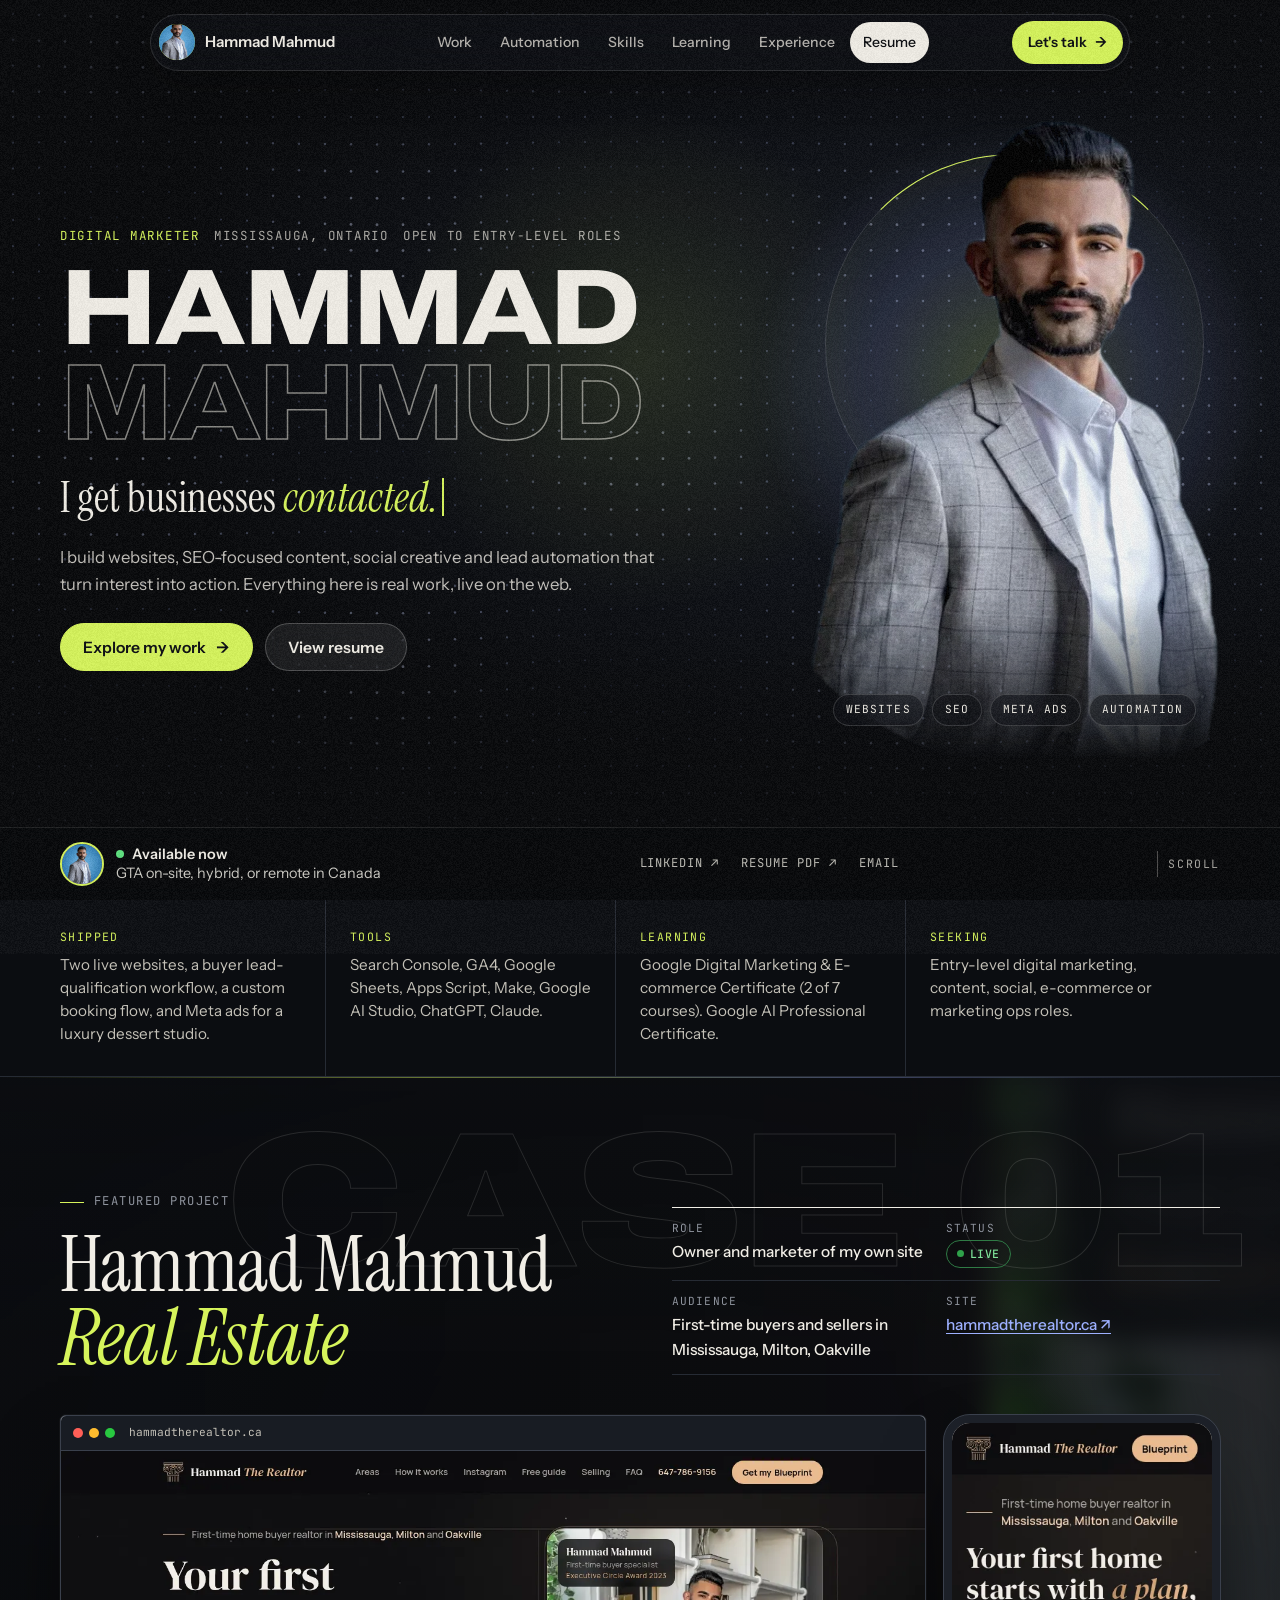
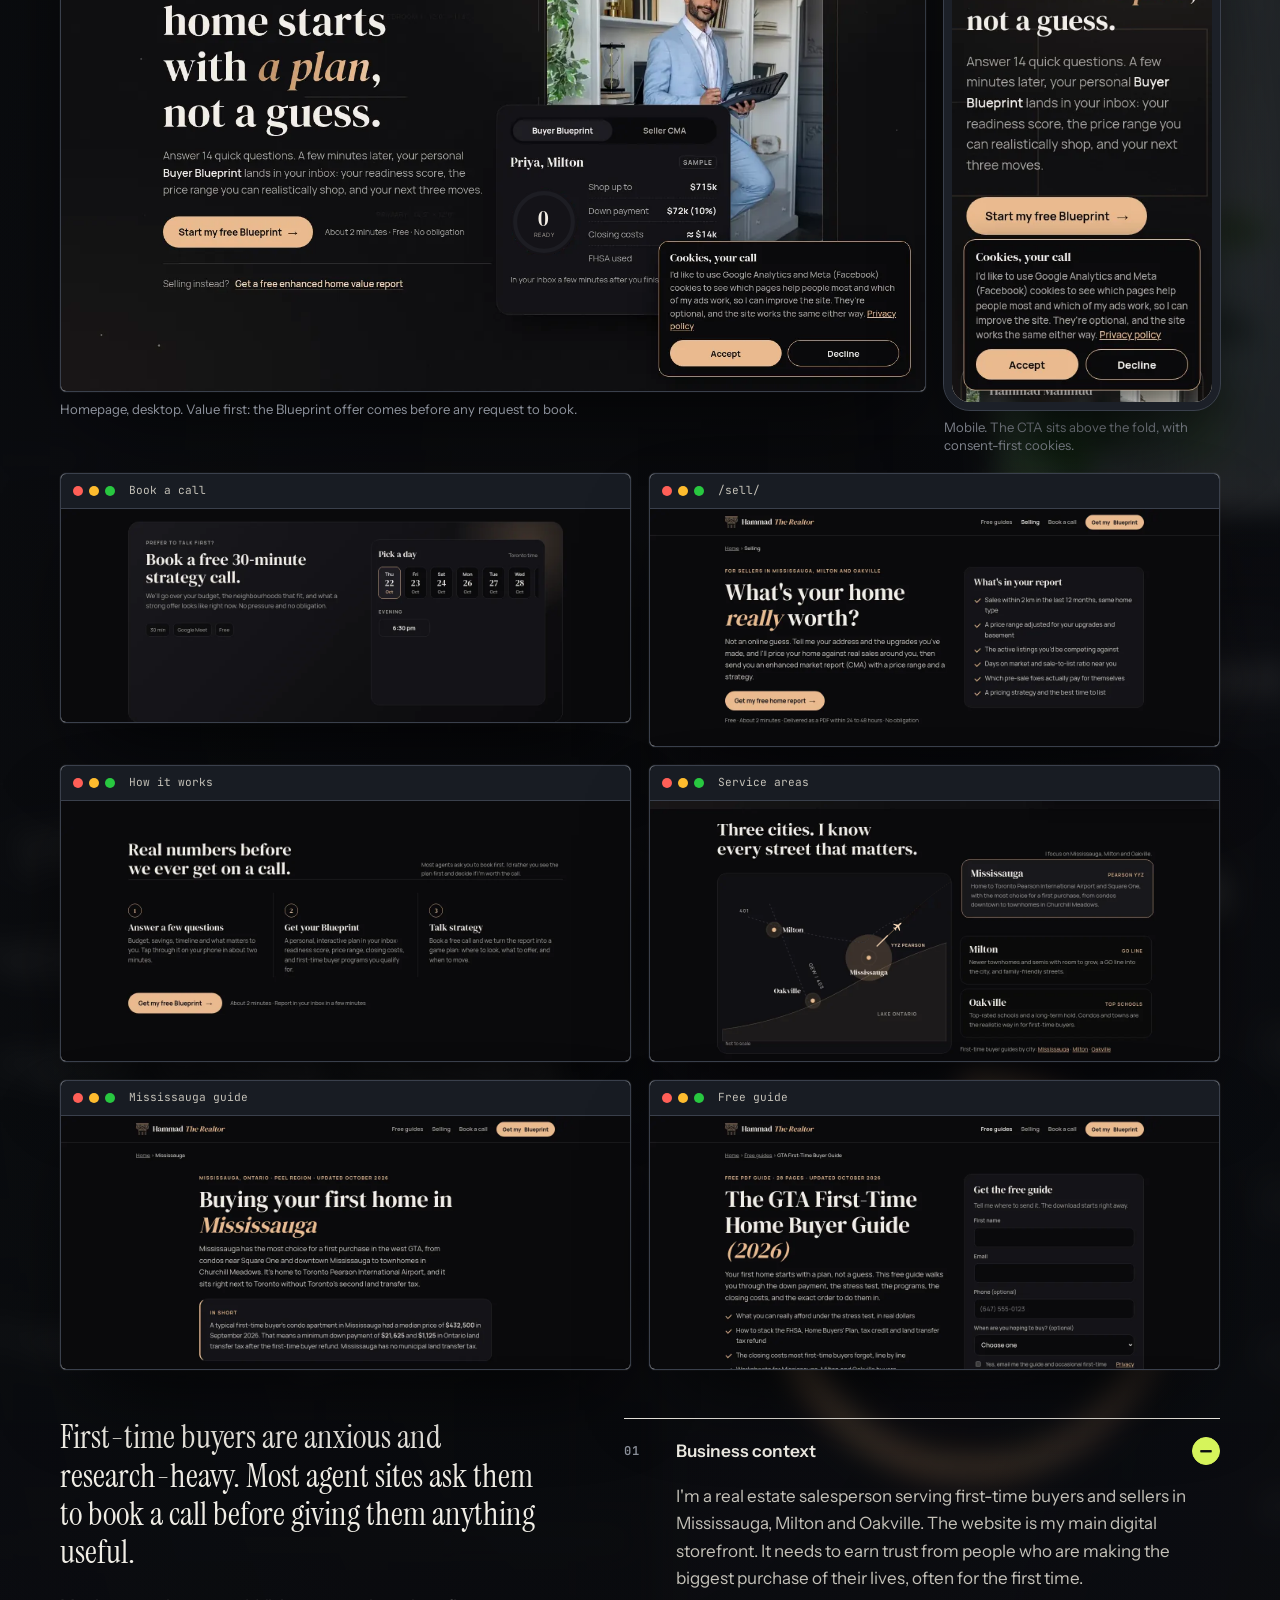
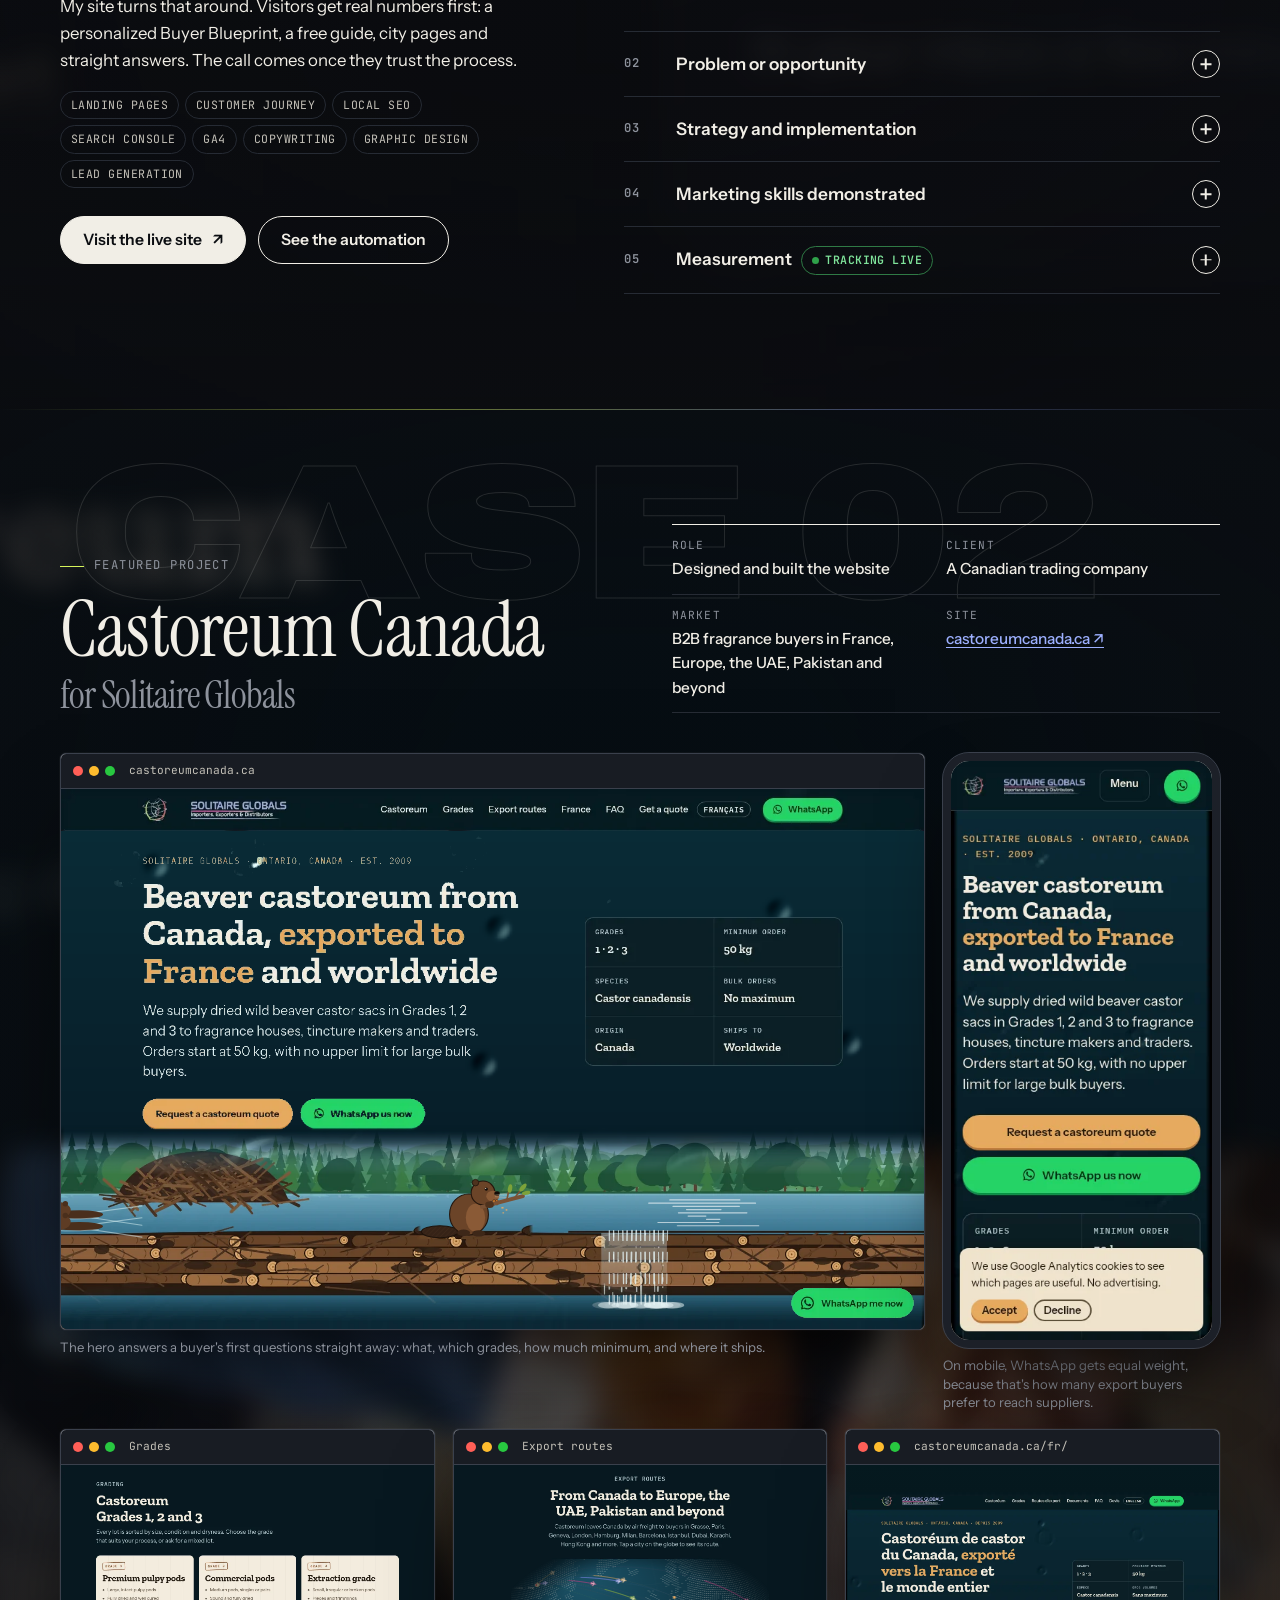
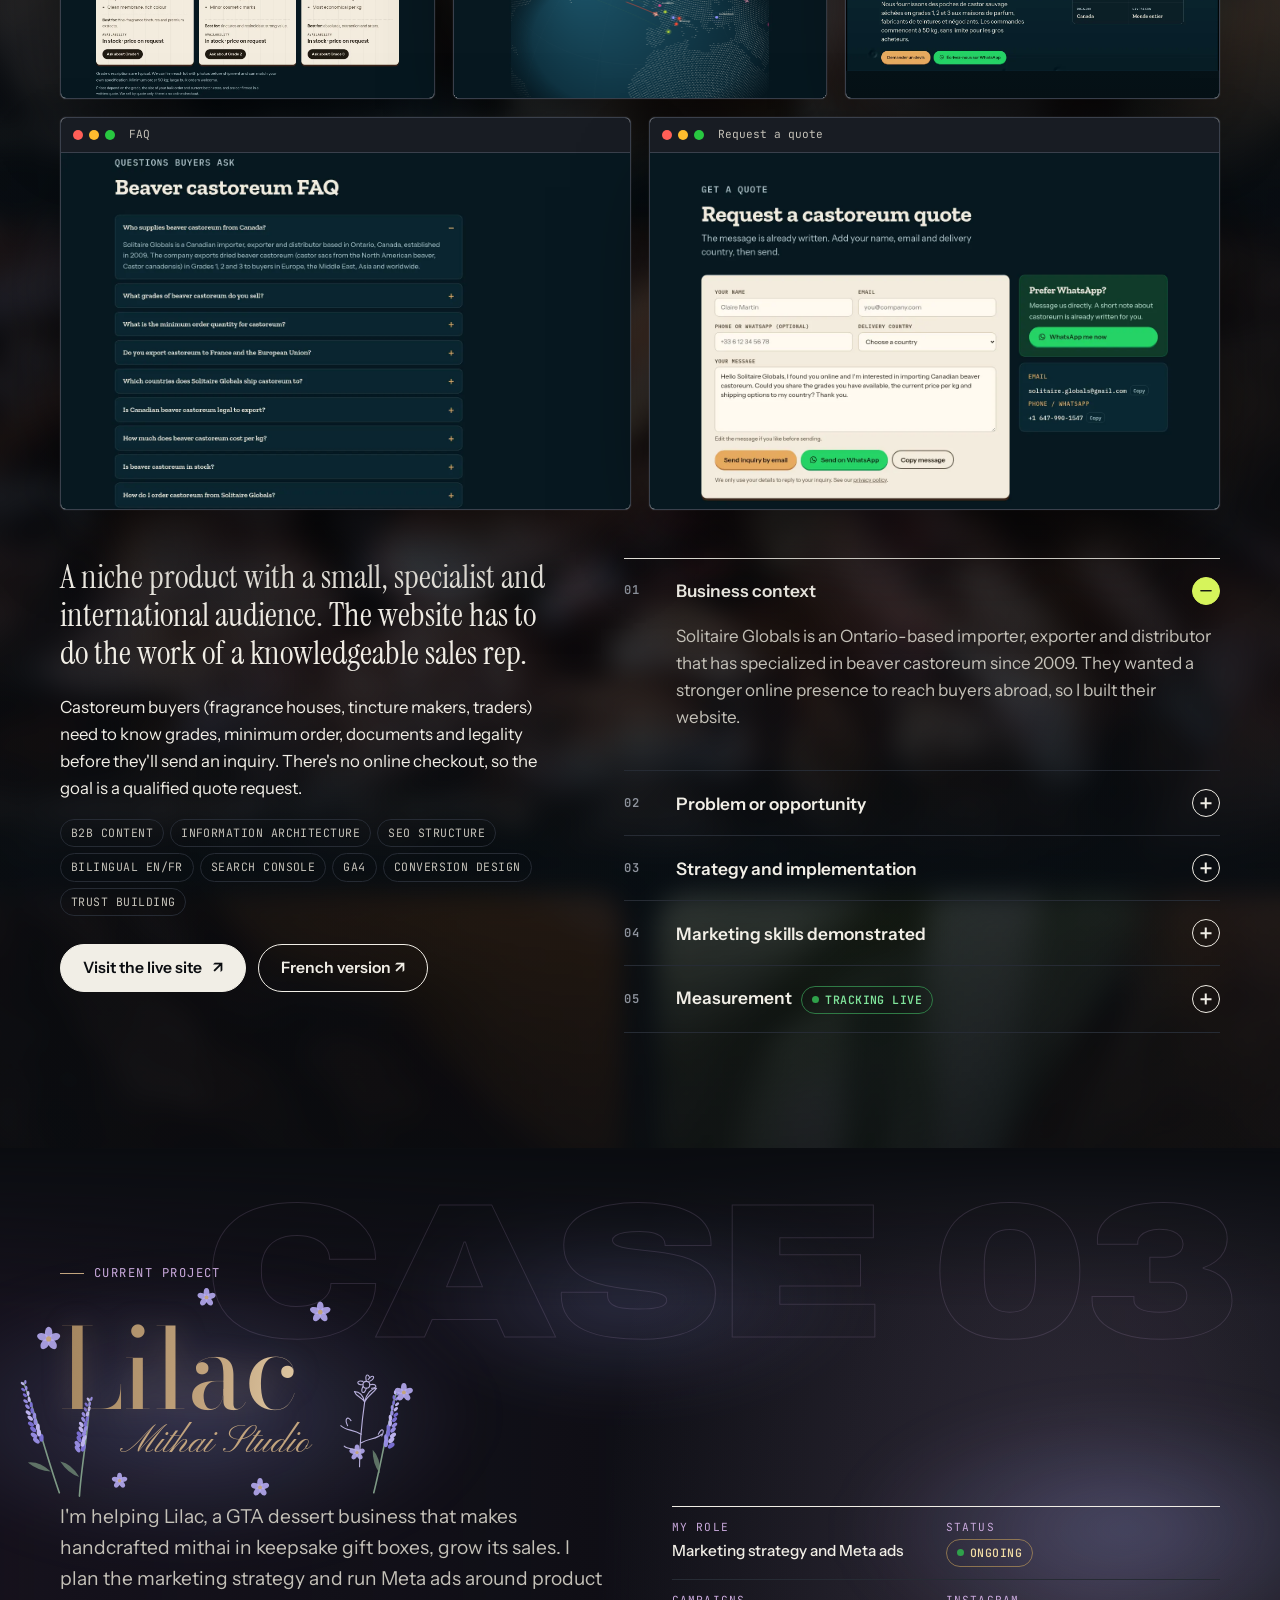
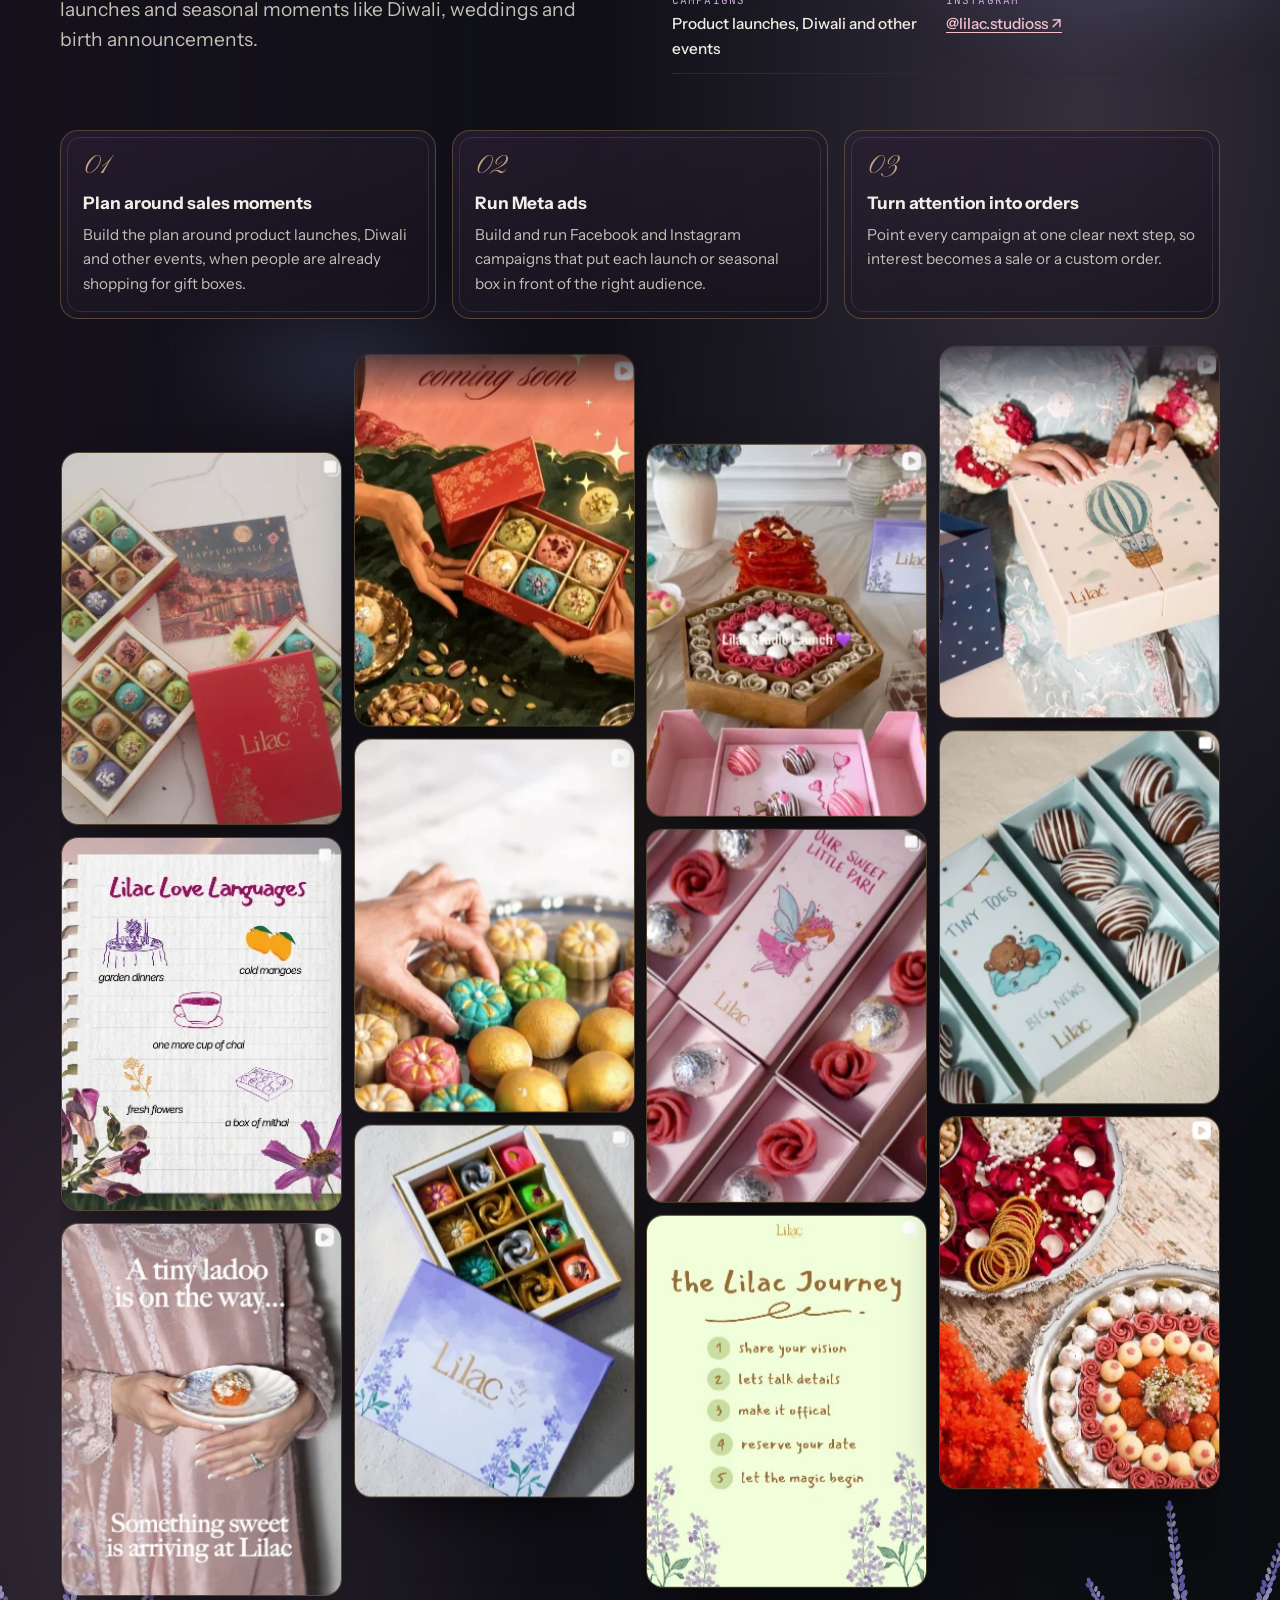
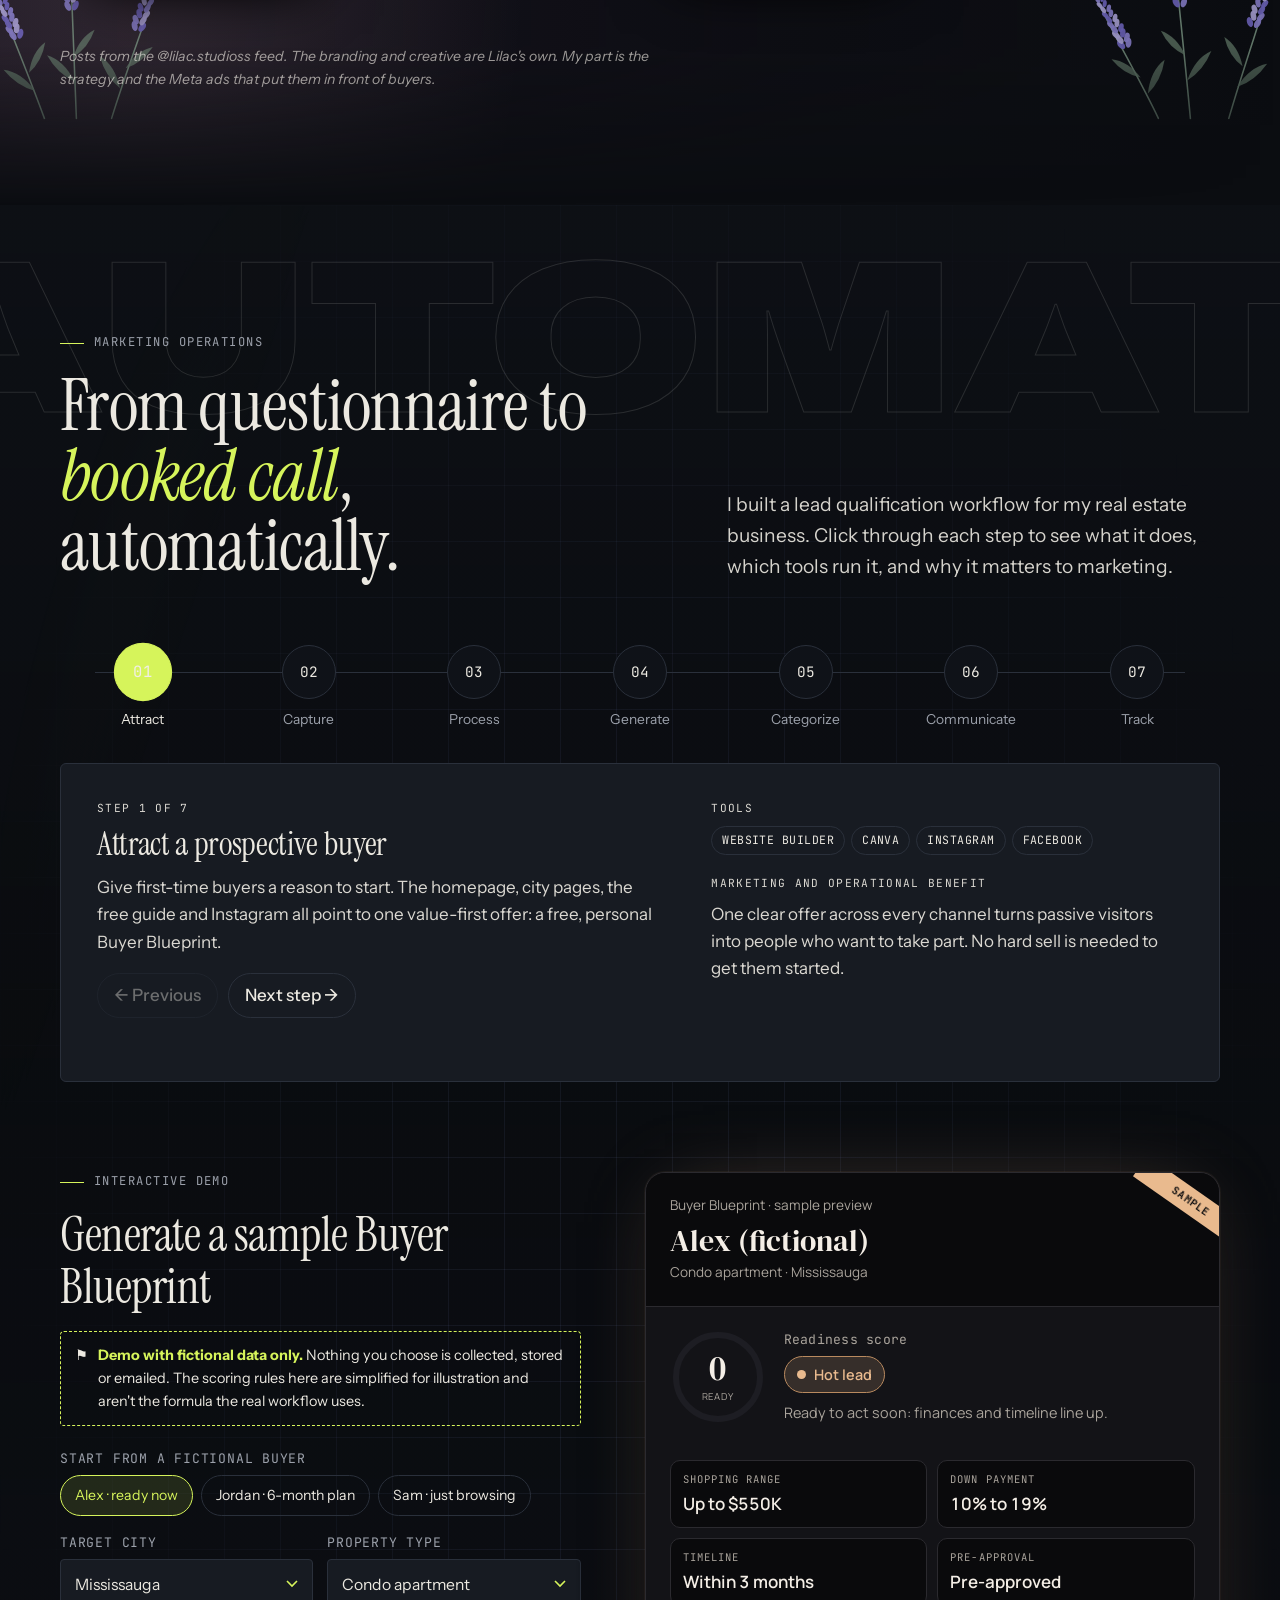
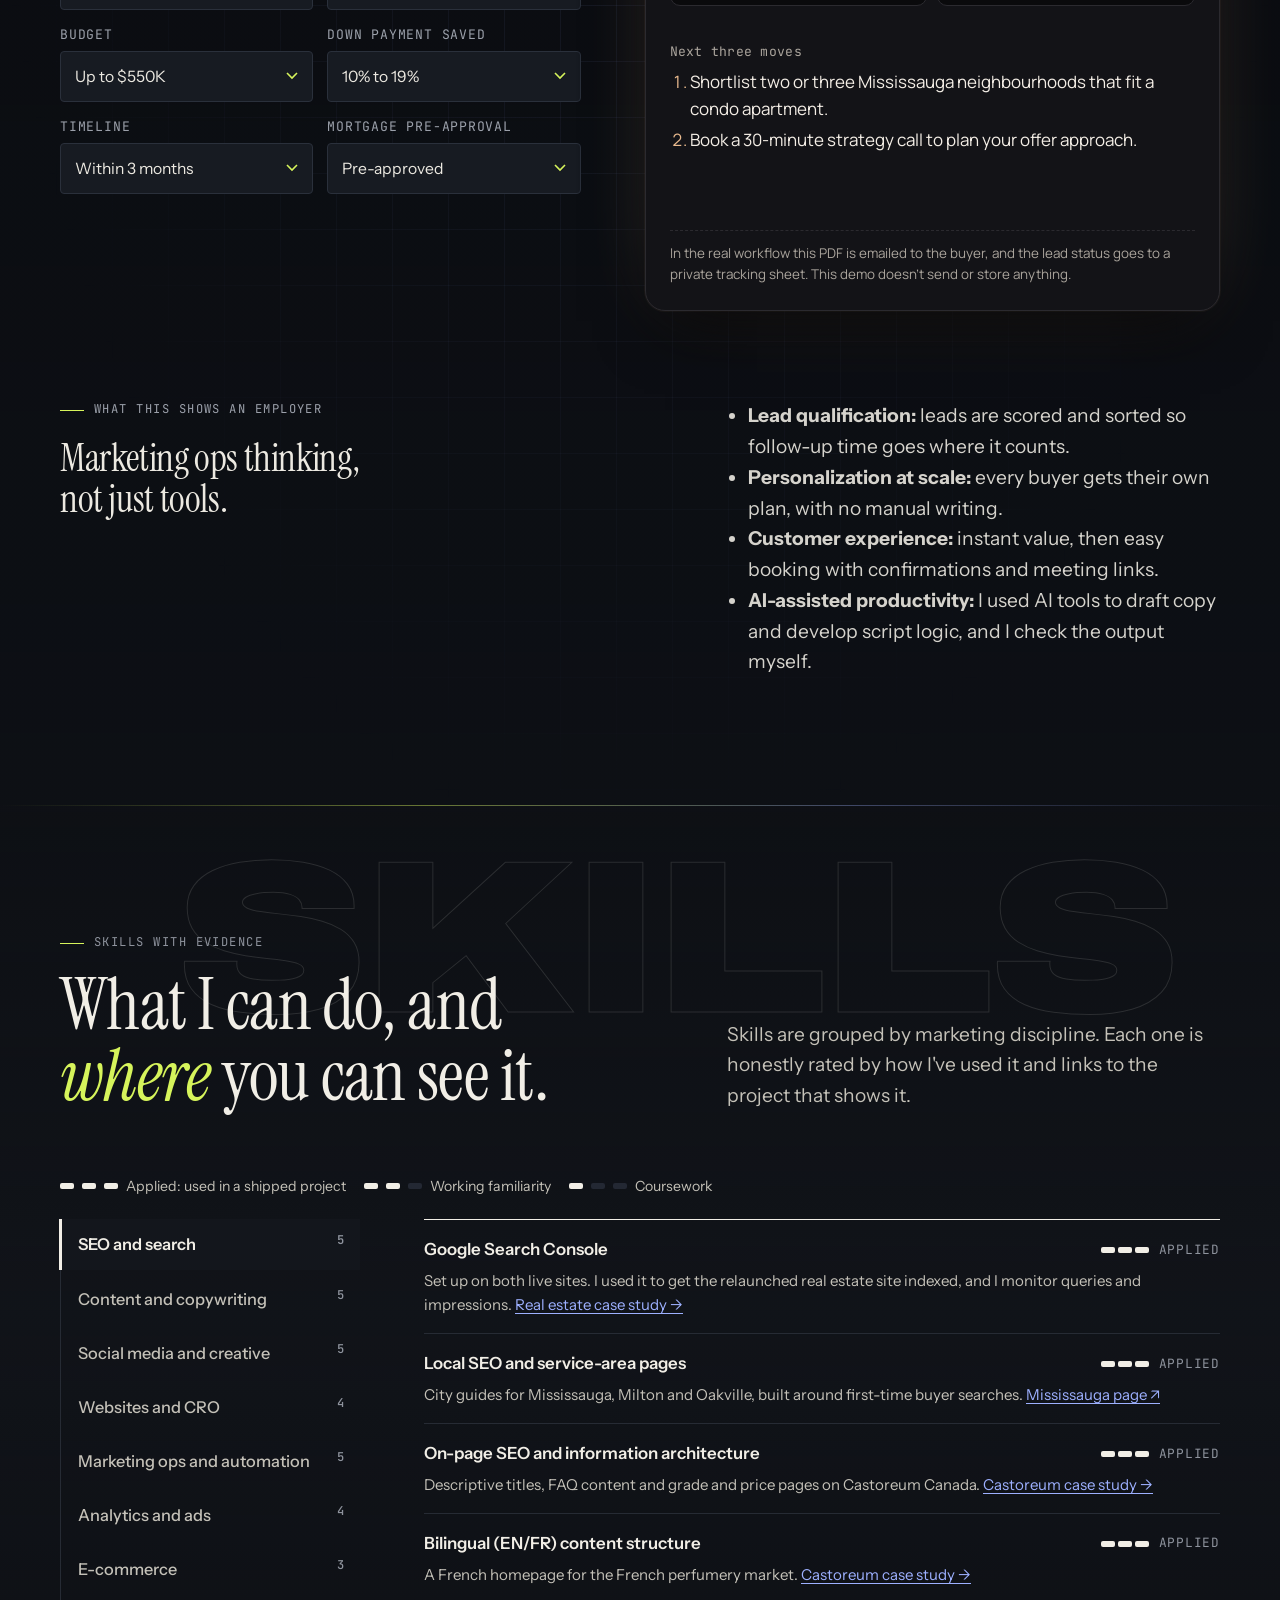
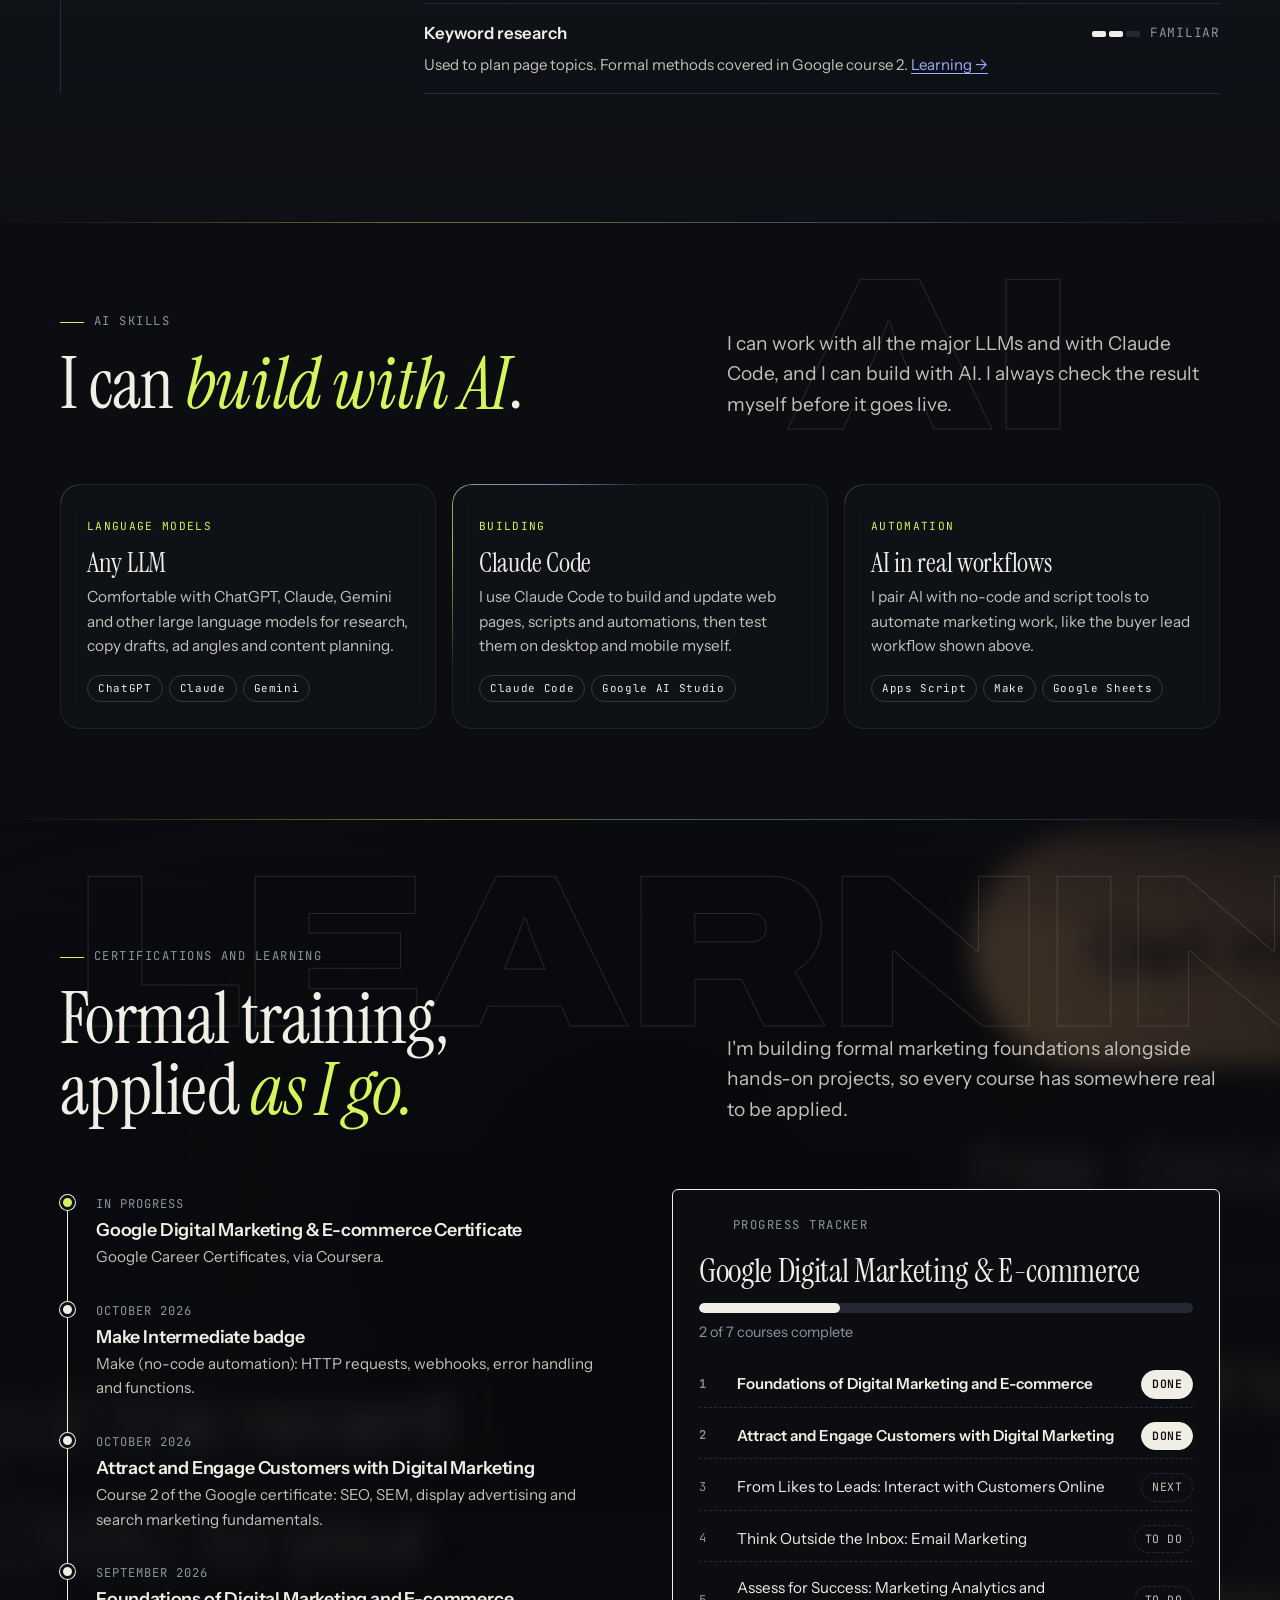
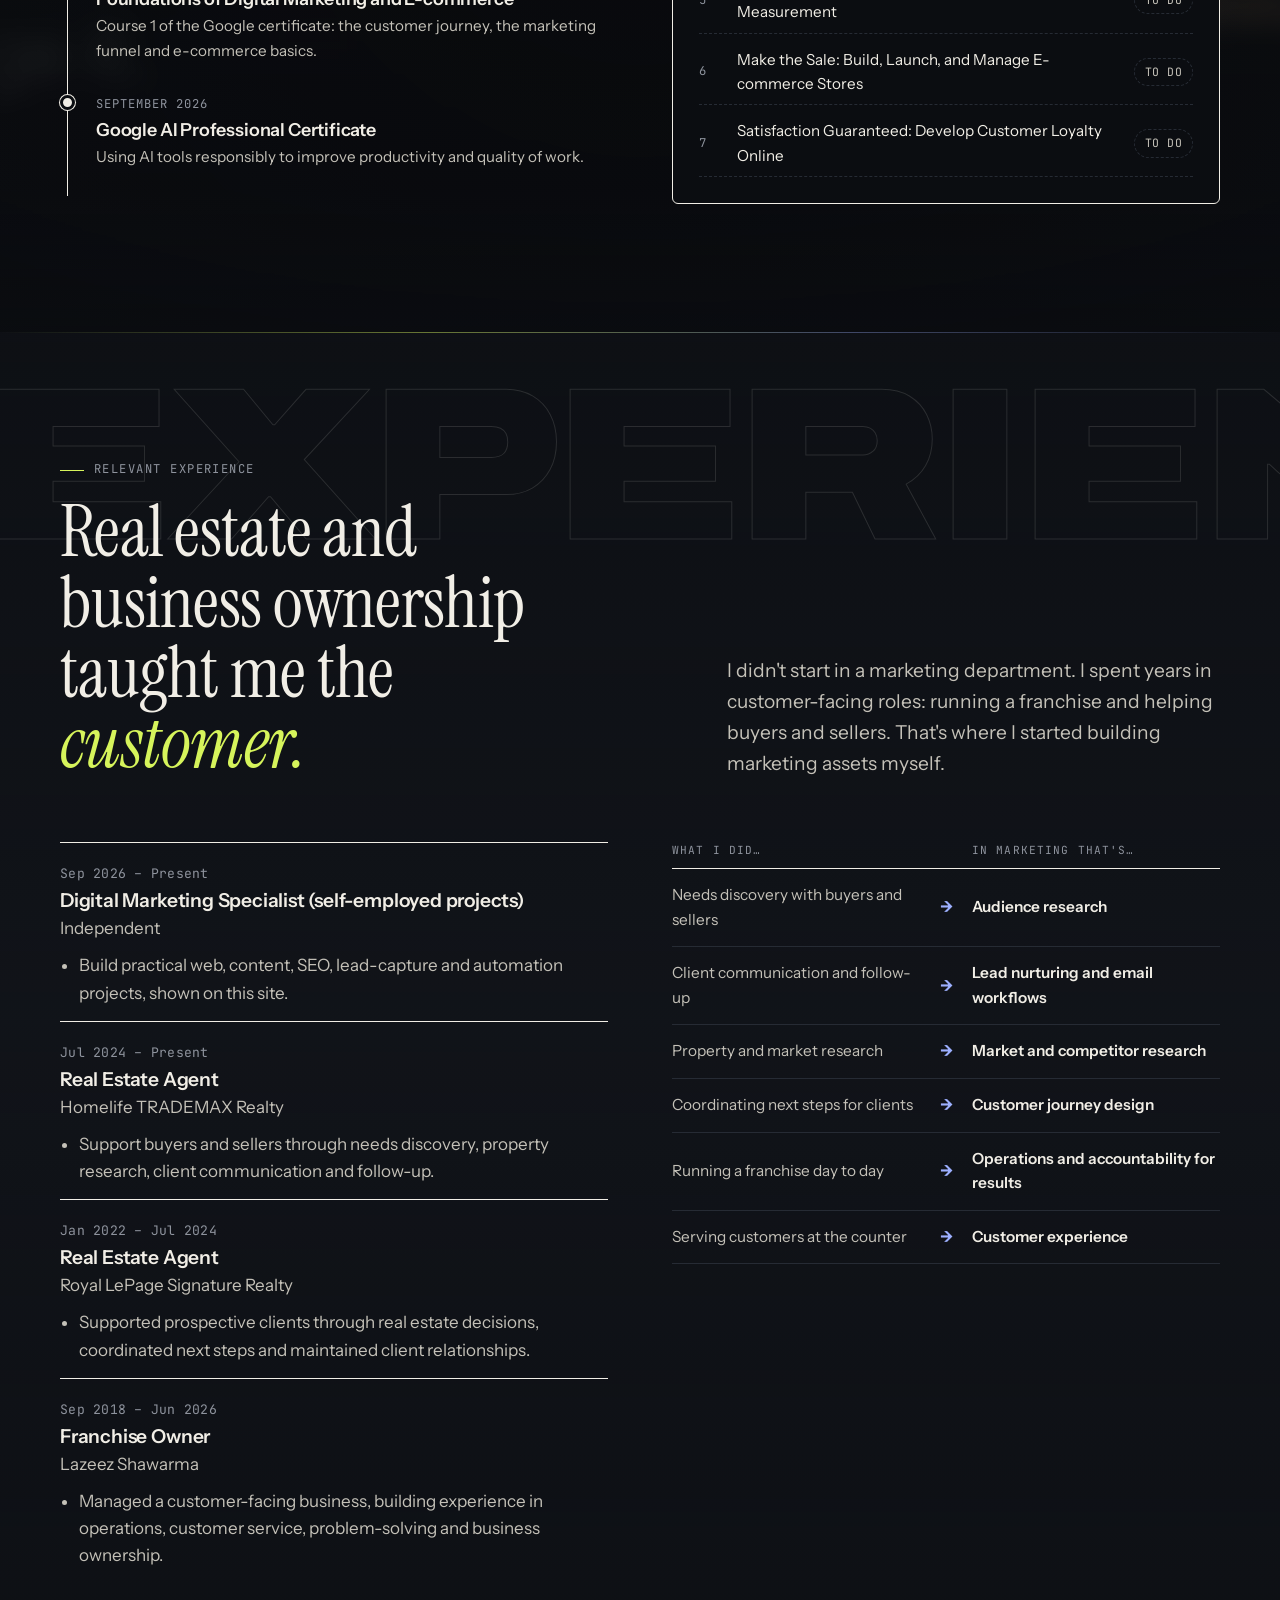
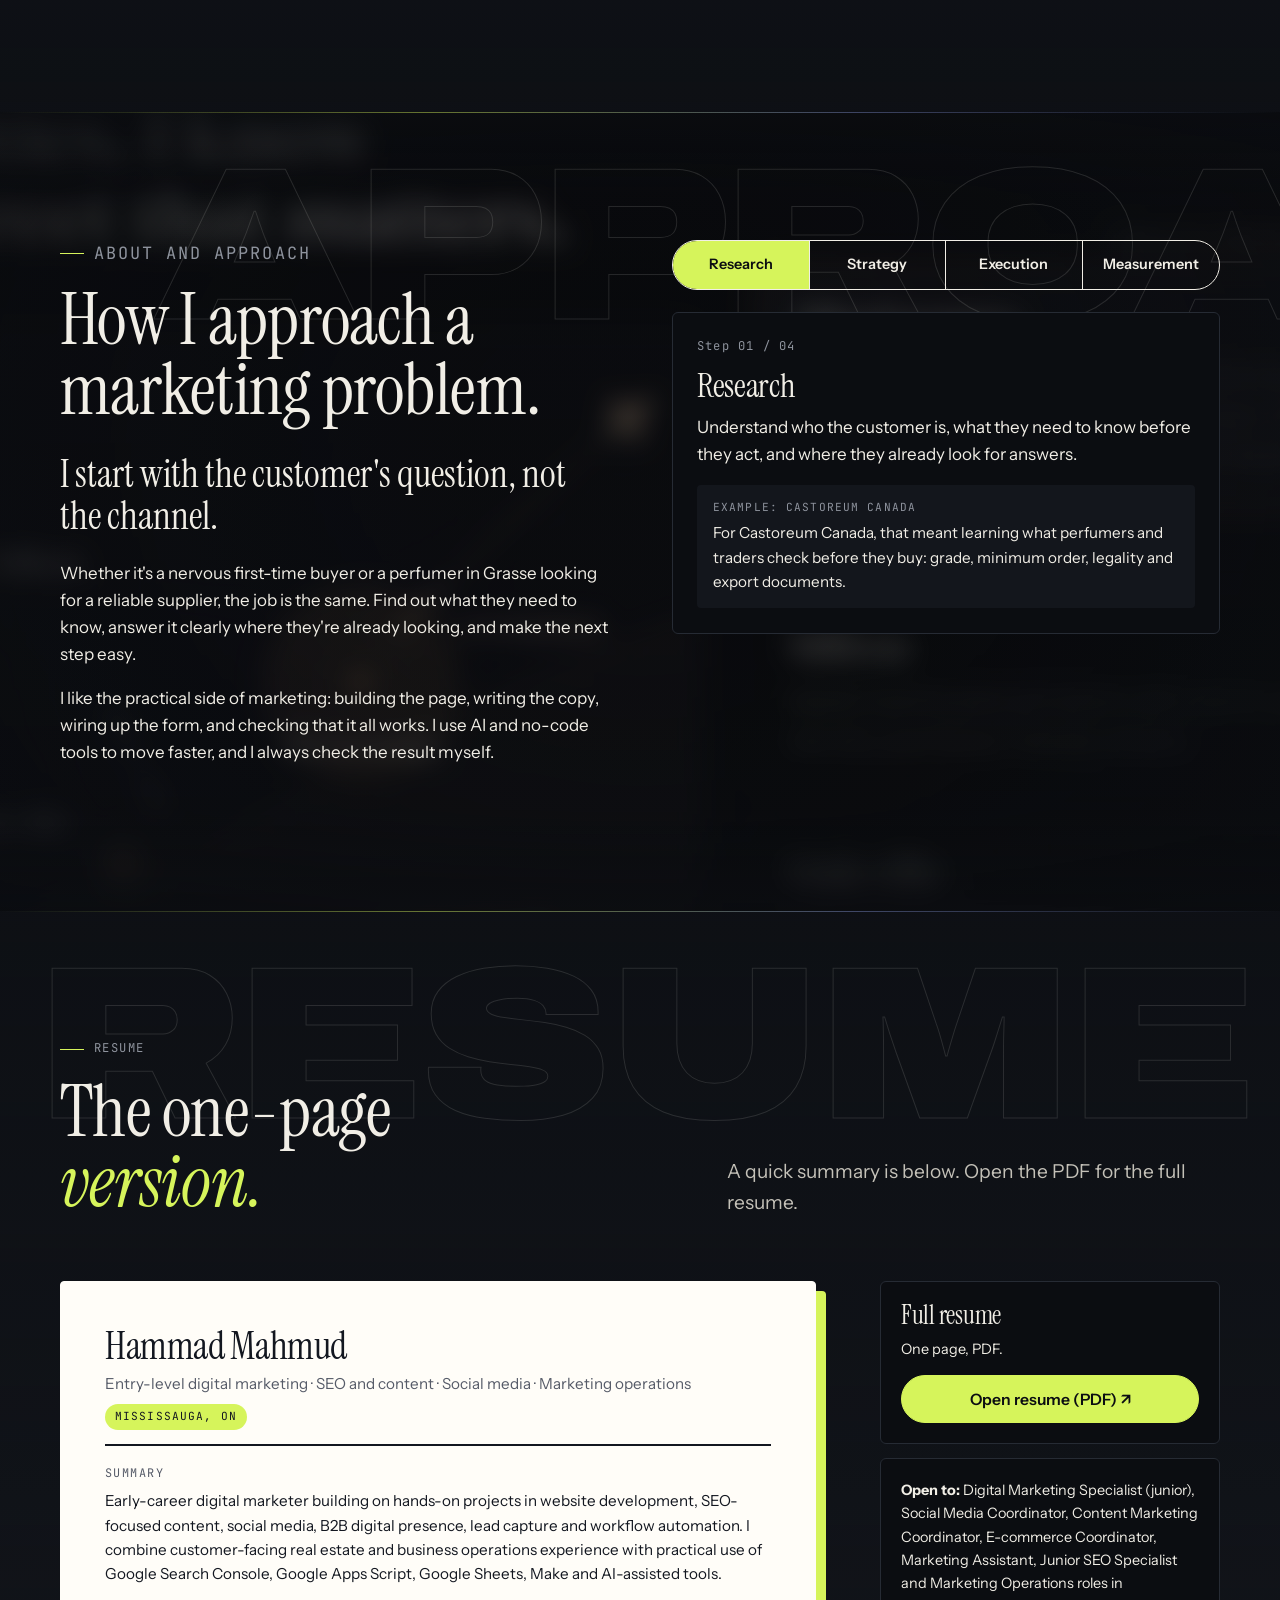
==== commit 1f9a41fa: "Add Google Search Console verification tag Co-Authored-By: Claude Opus 5.5 (1M context) <noreply@ant" ====
--- a/index.html
+++ b/index.html
@@ -8,6 +8,7 @@
   <meta name="keywords" content="Hammad Mahmud, digital marketer Mississauga, entry-level digital marketing, junior SEO specialist, social media coordinator, content marketing coordinator, Meta ads, local SEO, marketing automation, Google Apps Script, GA4, Google Search Console, GTA marketing jobs, Toronto">
   <meta name="author" content="Hammad Mahmud">
   <meta name="robots" content="index, follow, max-image-preview:large, max-snippet:-1, max-video-preview:-1">
+  <meta name="google-site-verification" content="cia-jHE49JhCeLa-fbFLzSrs0pumeXP6BhFBEa2ZiNI">
   <link rel="canonical" href="https://hammad-mahmud.pages.dev/">
   <link rel="alternate" hreflang="en-CA" href="https://hammad-mahmud.pages.dev/">
   <link rel="alternate" hreflang="x-default" href="https://hammad-mahmud.pages.dev/">
--- a/css/styles.css
+++ b/css/styles.css
@@ -1012,3 +1012,7 @@
 
 /* Case numbers stay whole on every screen: sized to fit, then slid inside the edges */
 .case .ghost span { font-size: clamp(3.4rem, 15vw, 15rem); }
+
+/* Hero name always fits its column, whatever font rendering the visitor's browser uses */
+.cine__grid > div:first-child { container-type: inline-size; }
+.cine__name { font-size: min(clamp(3.3rem, 8.4vw, 8.6rem), 17cqi); }
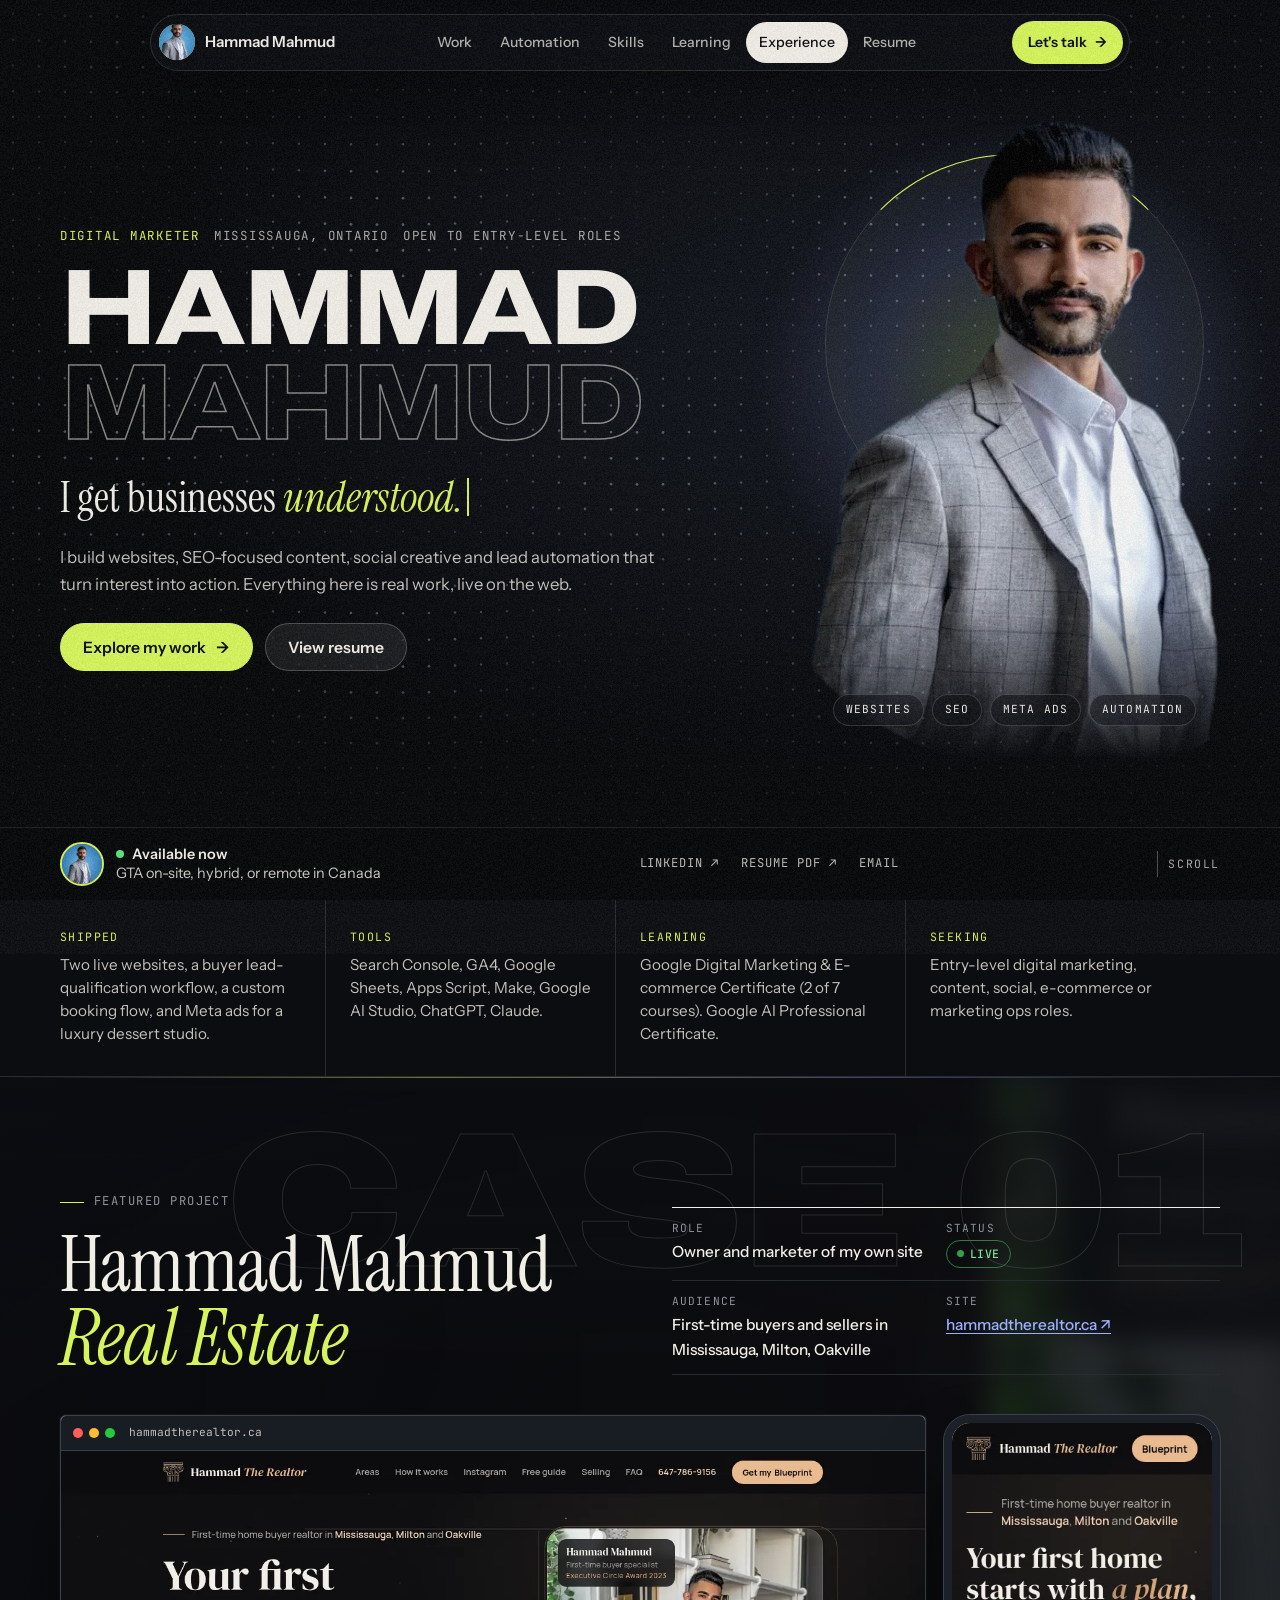
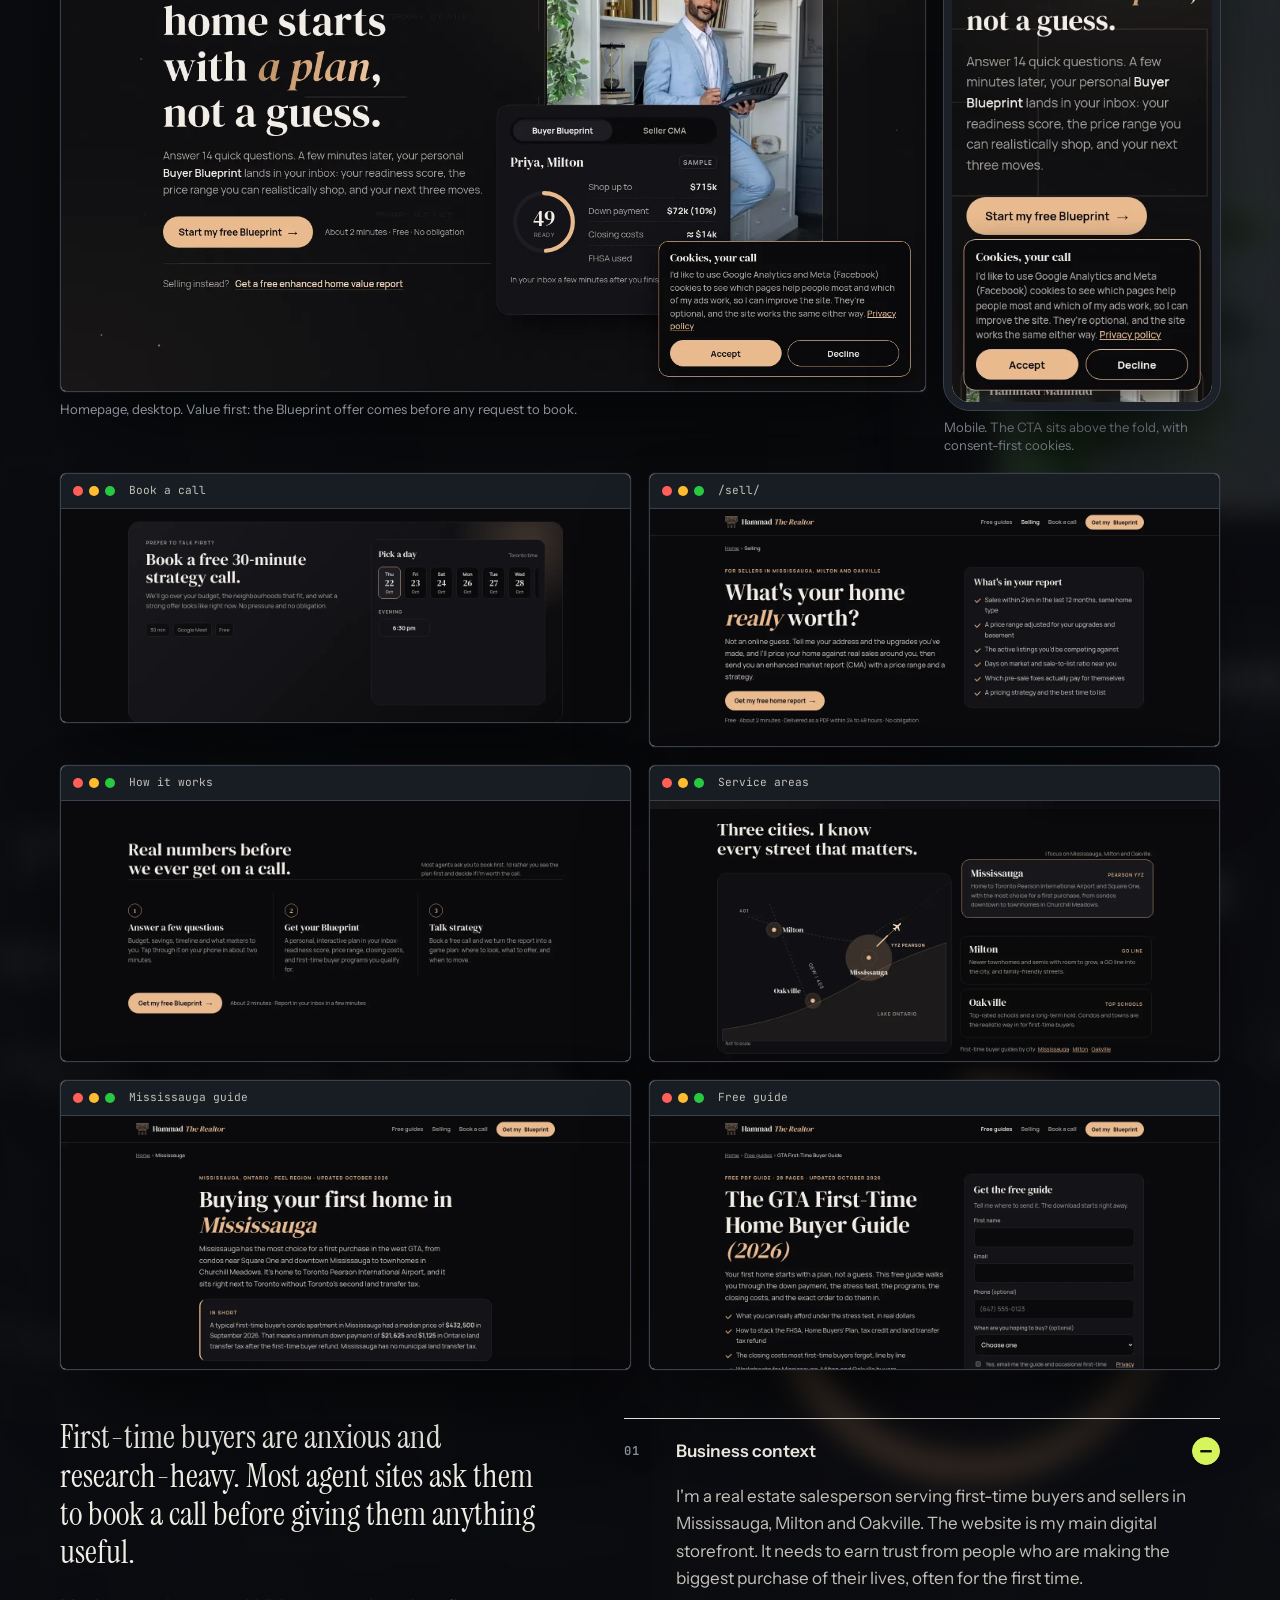
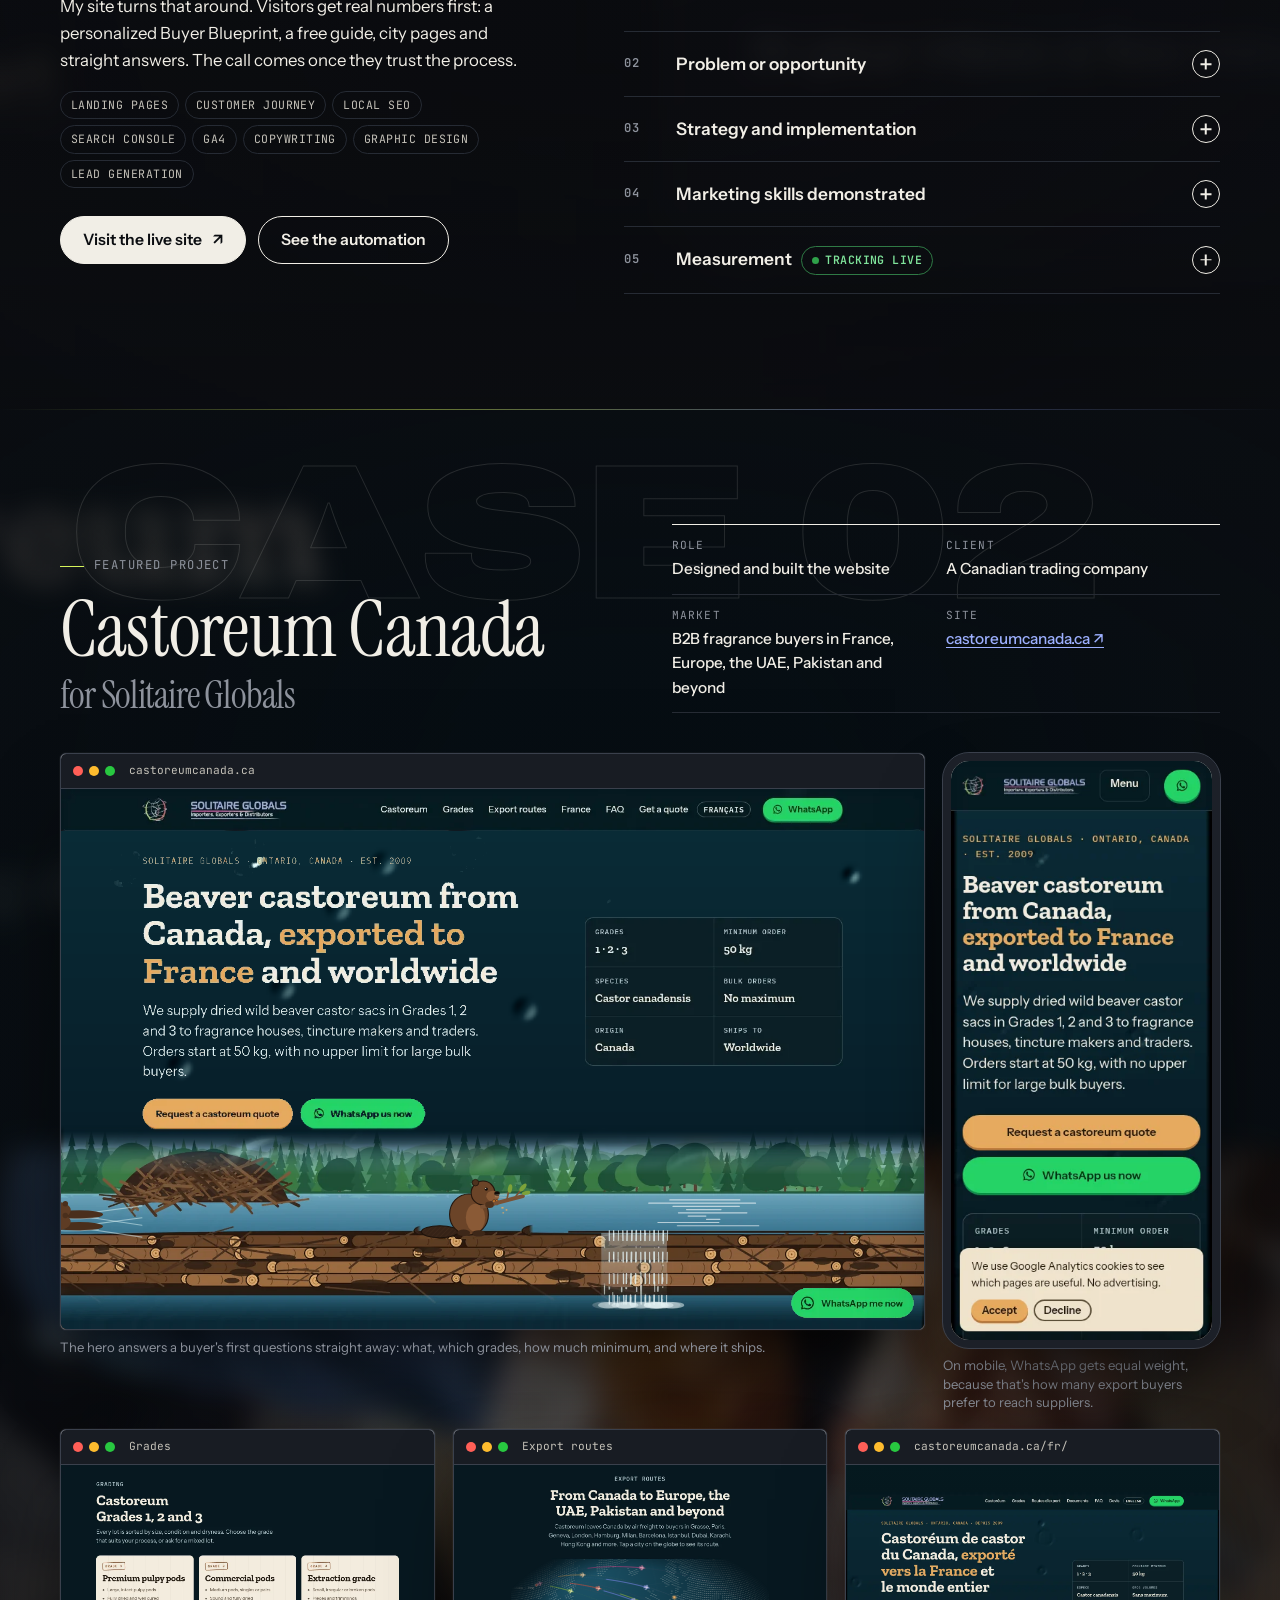
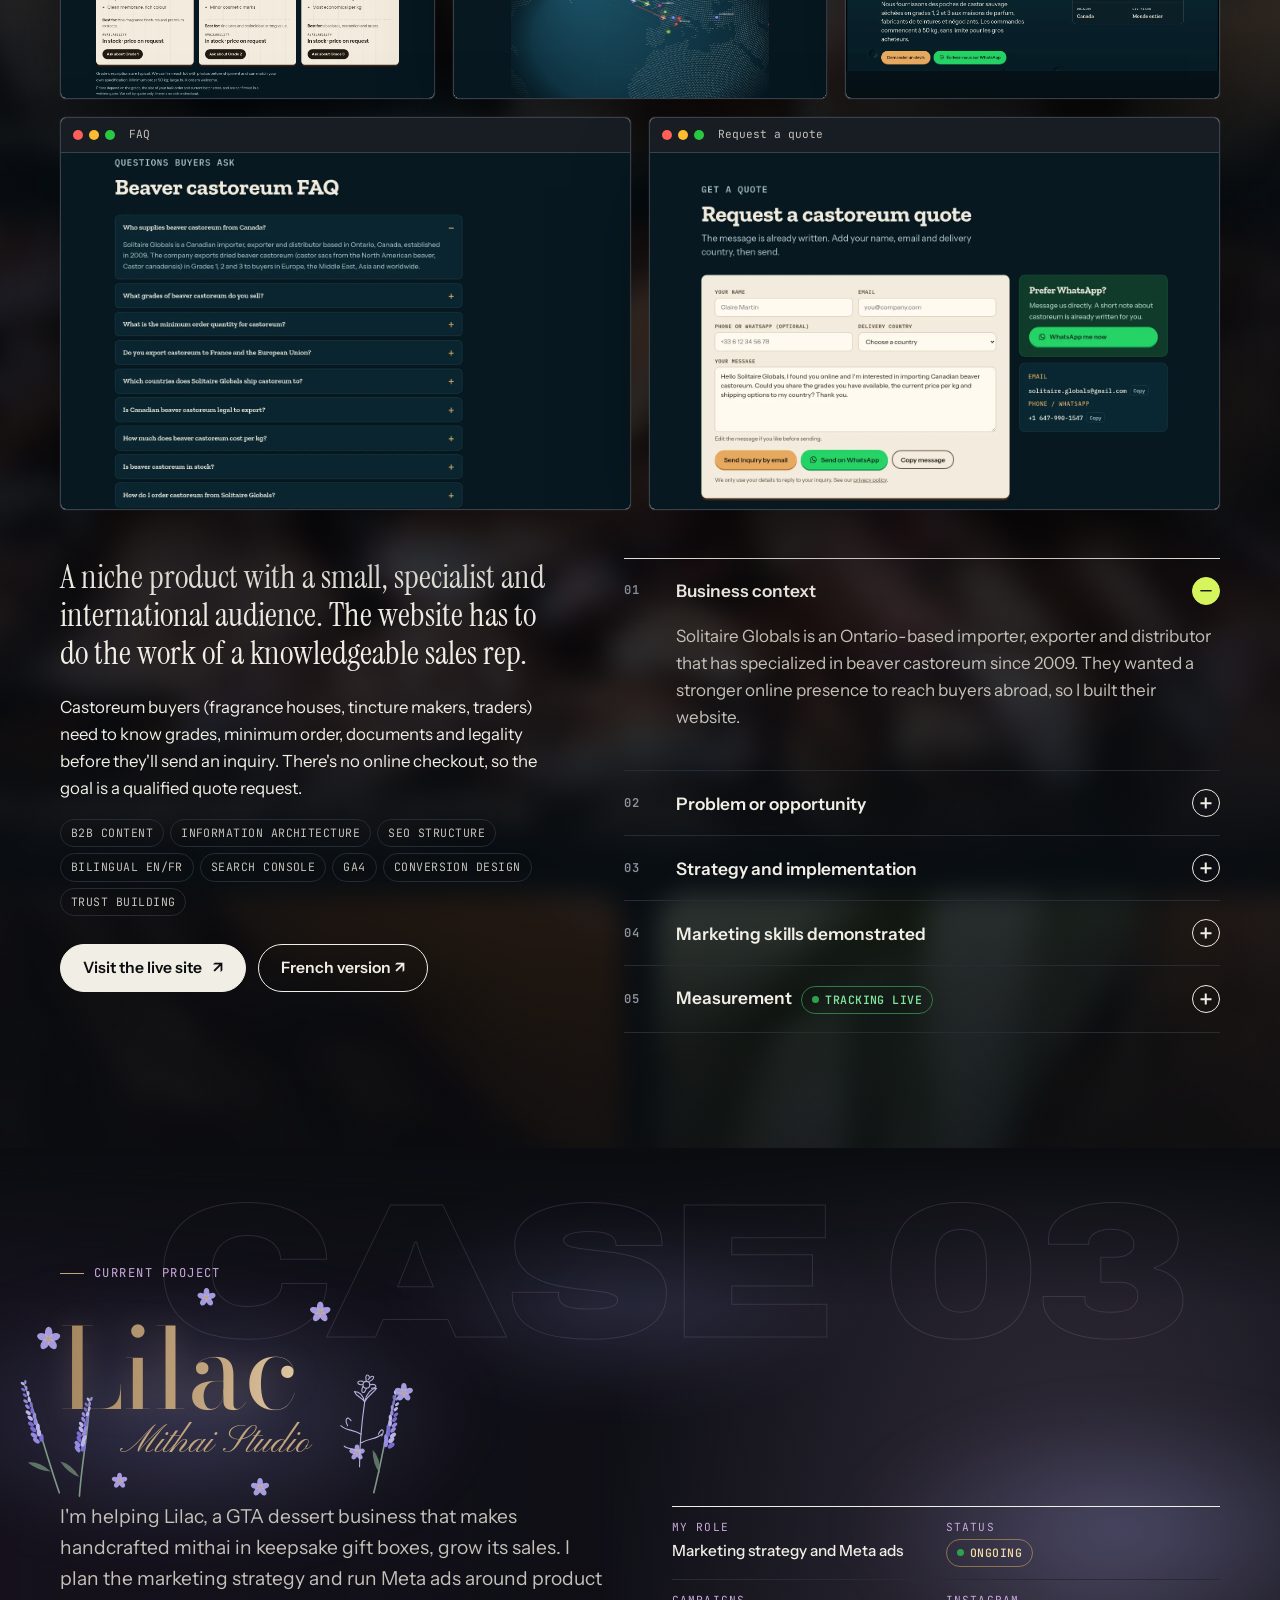
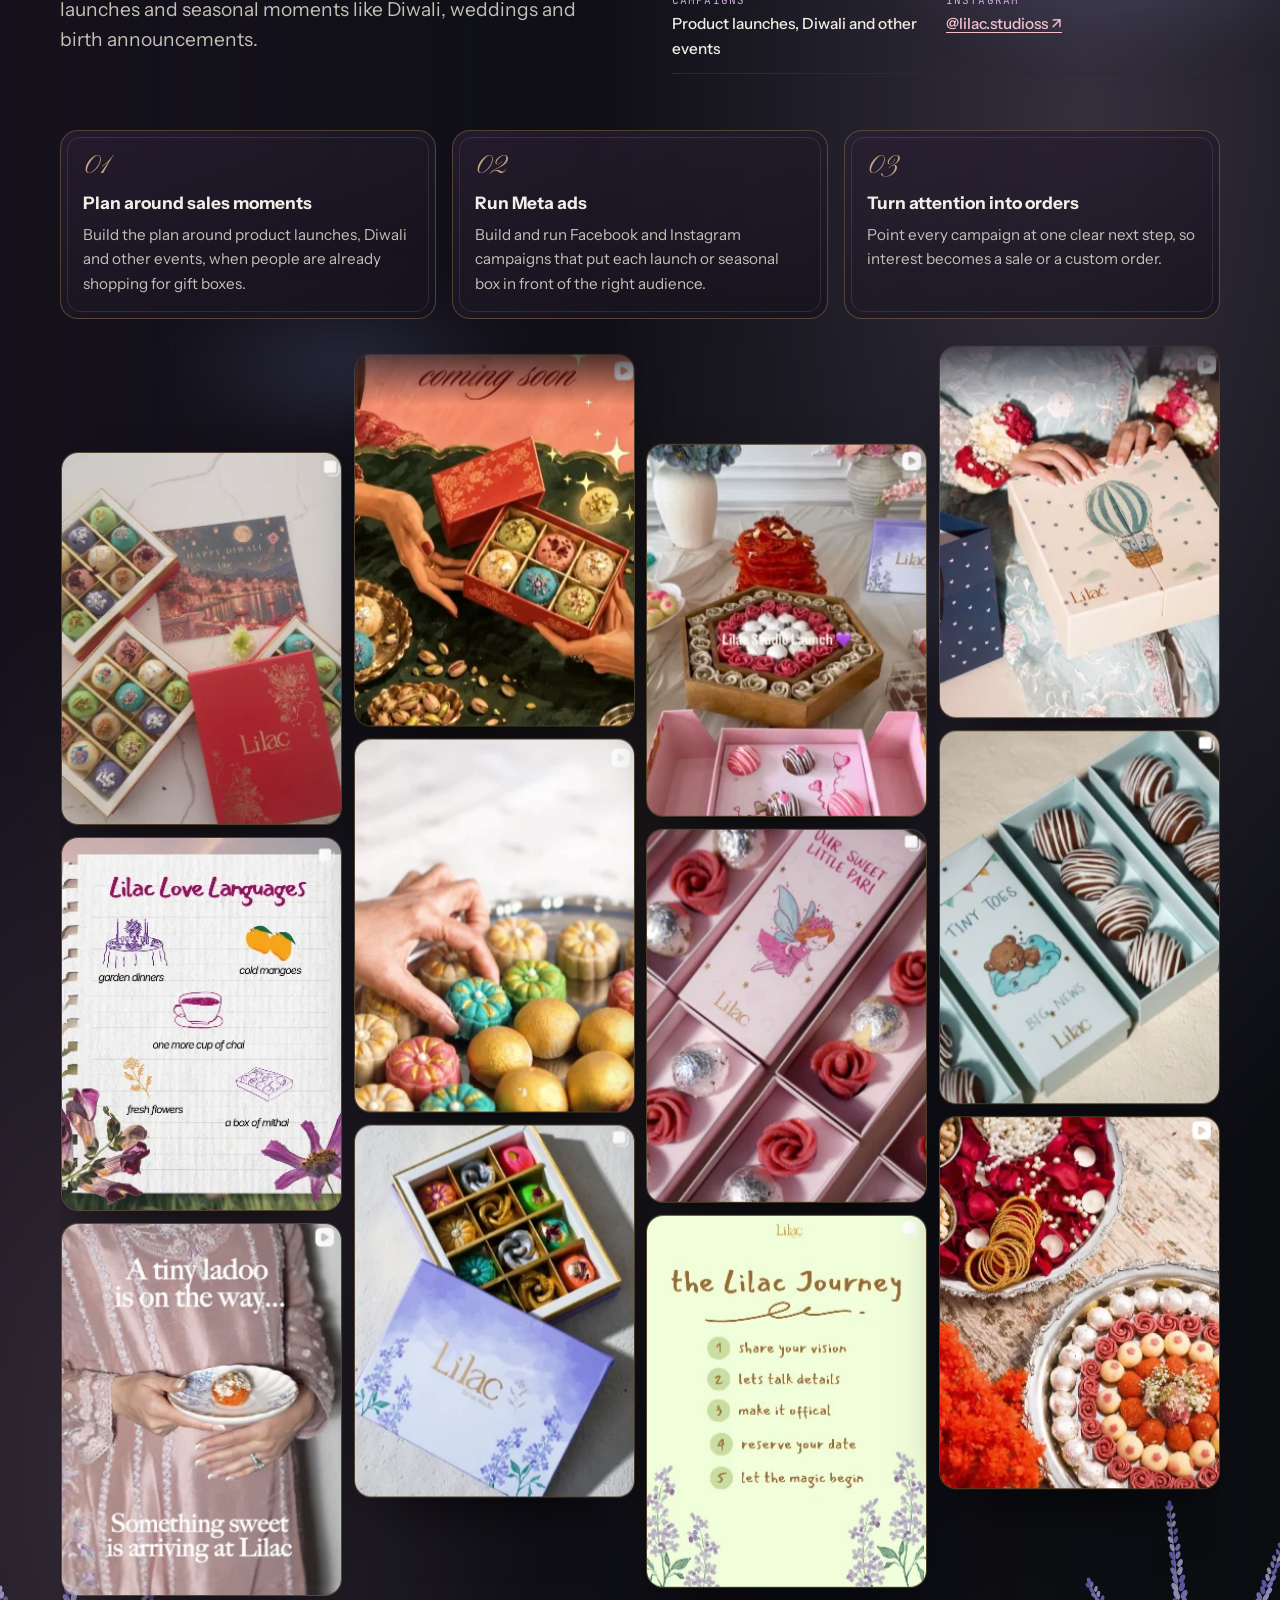
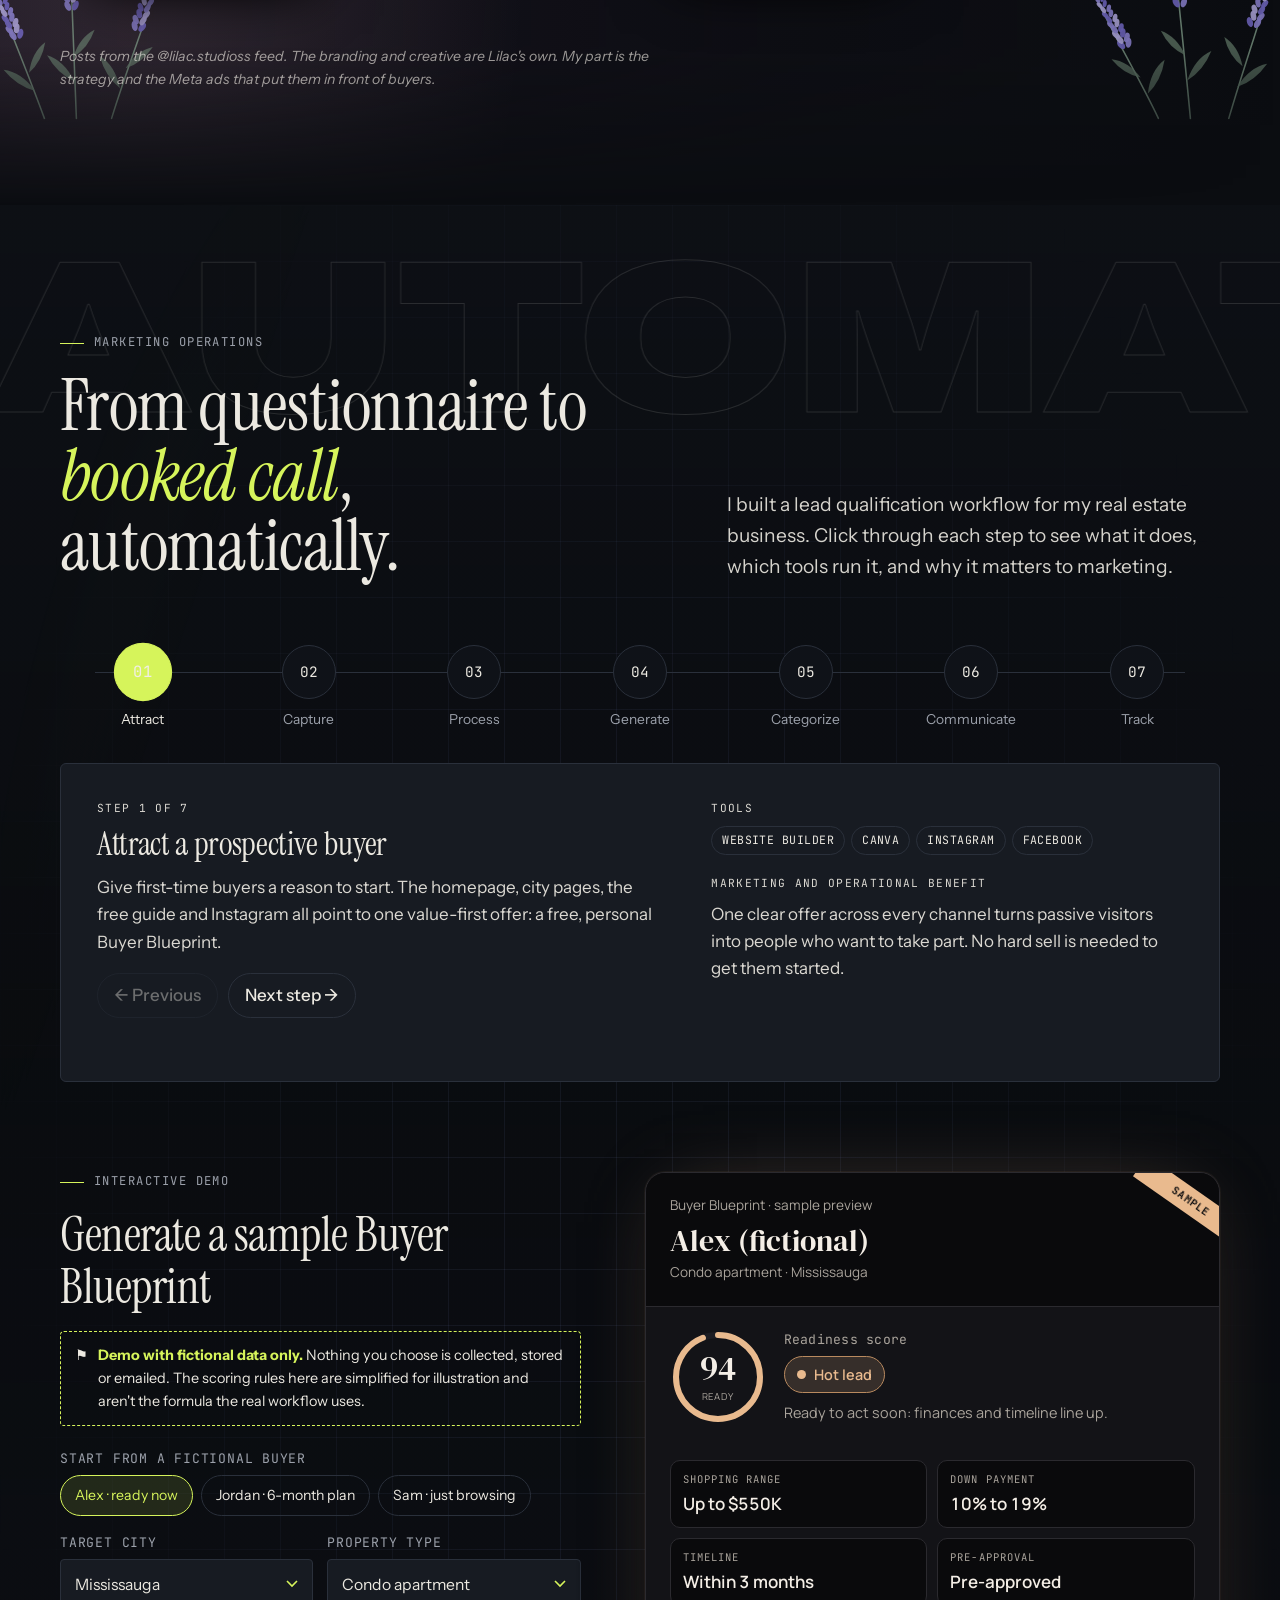
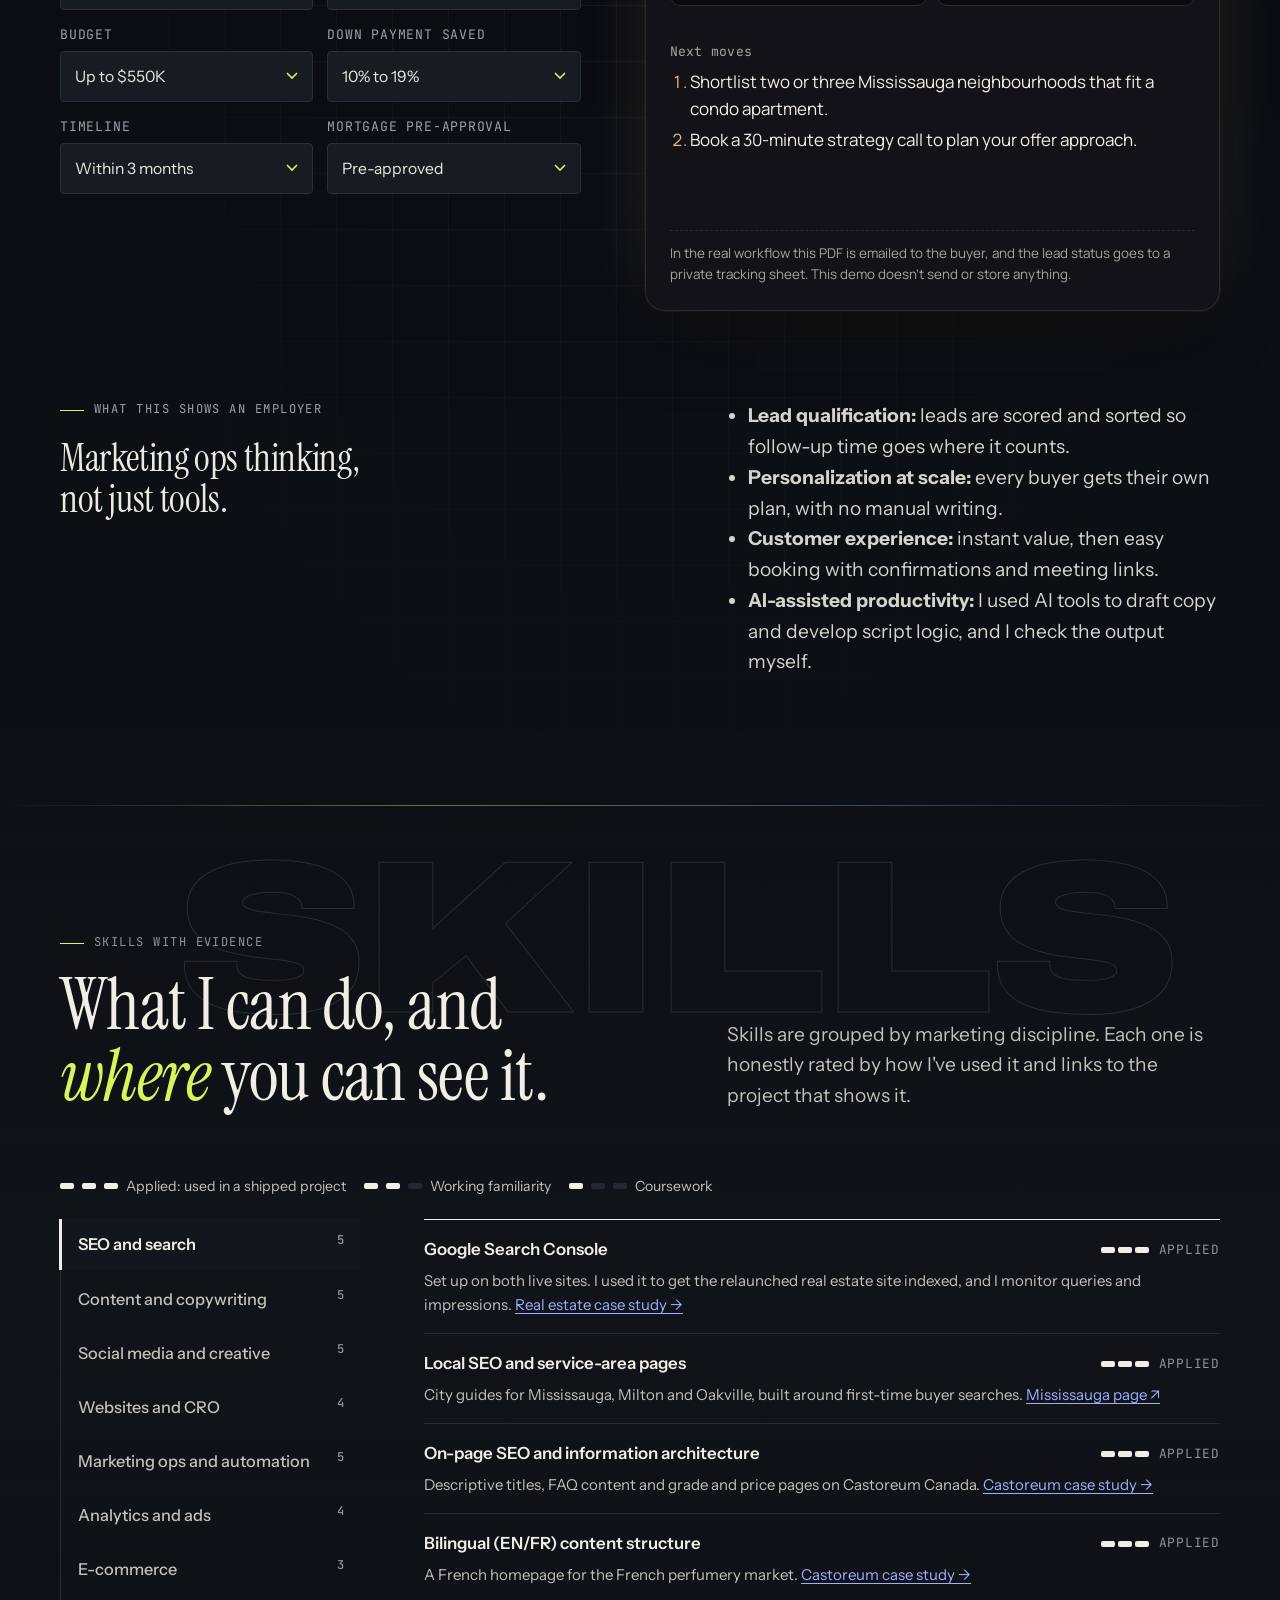
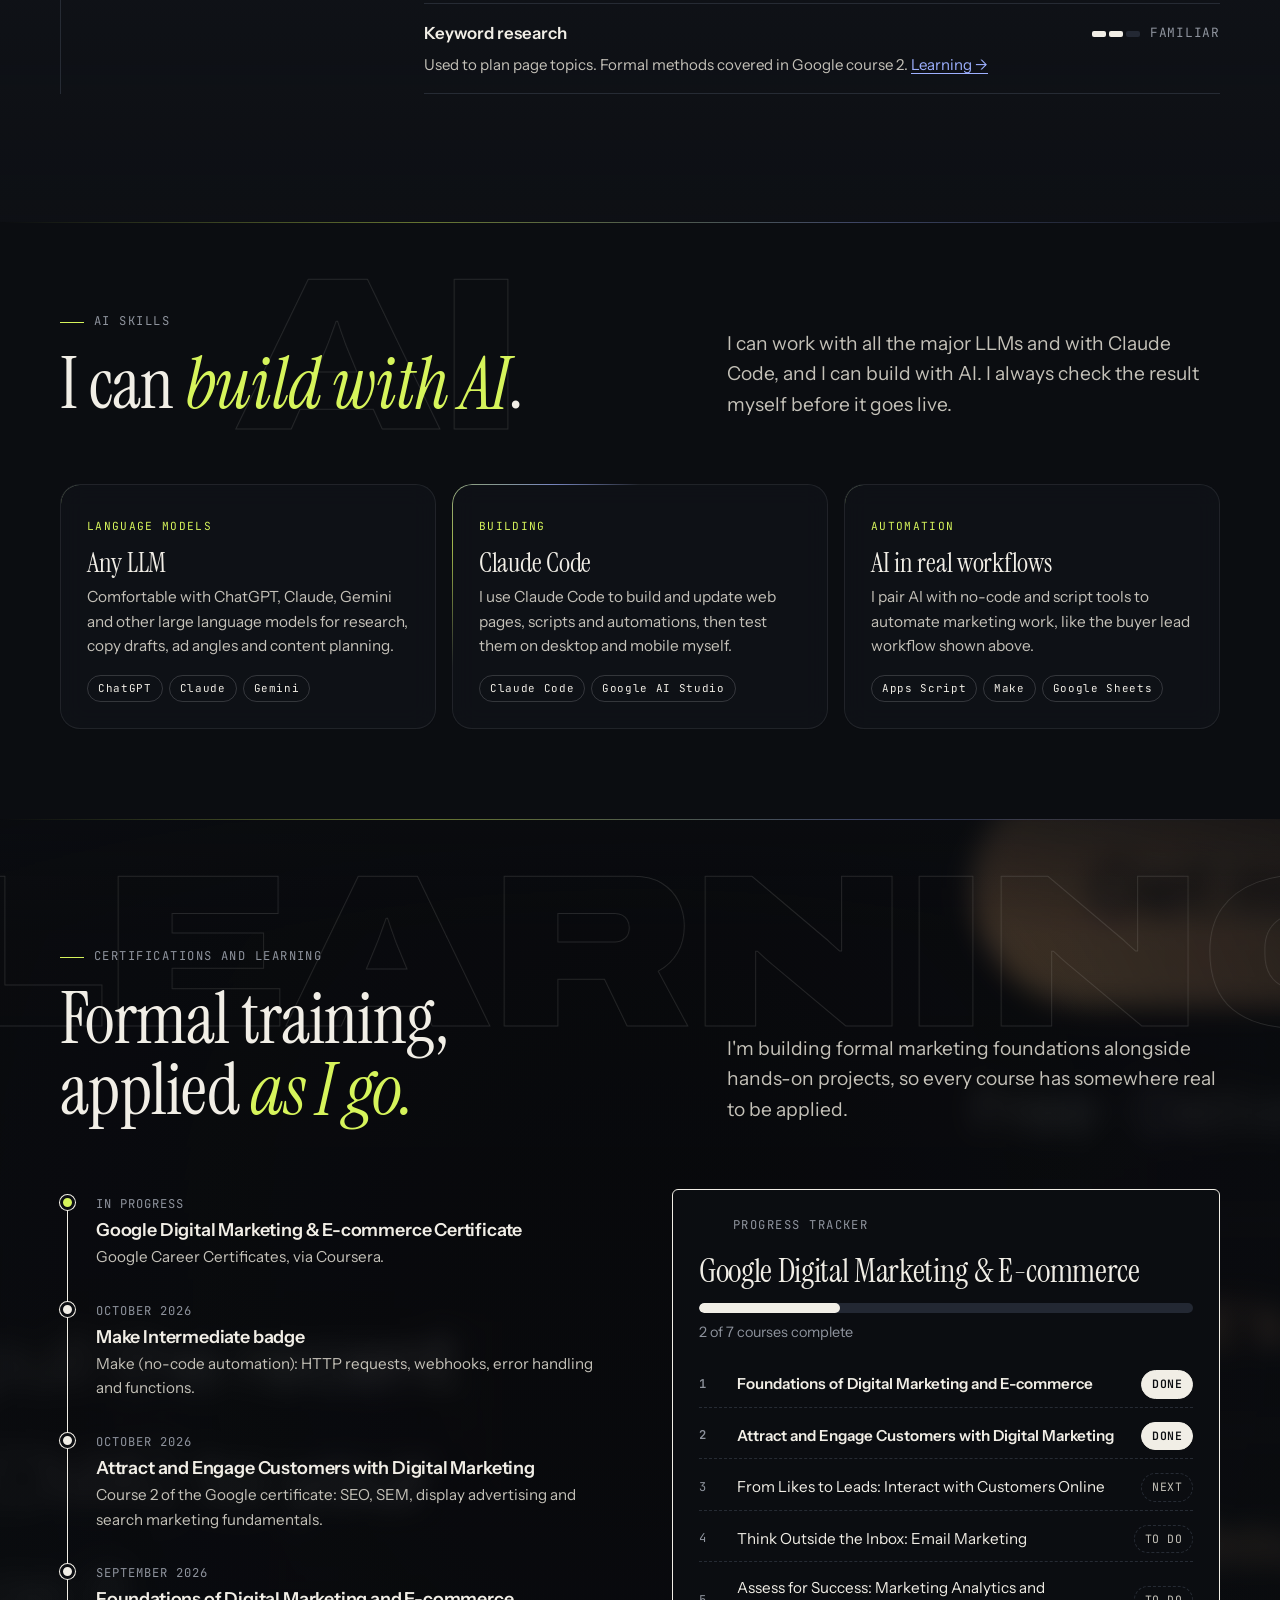
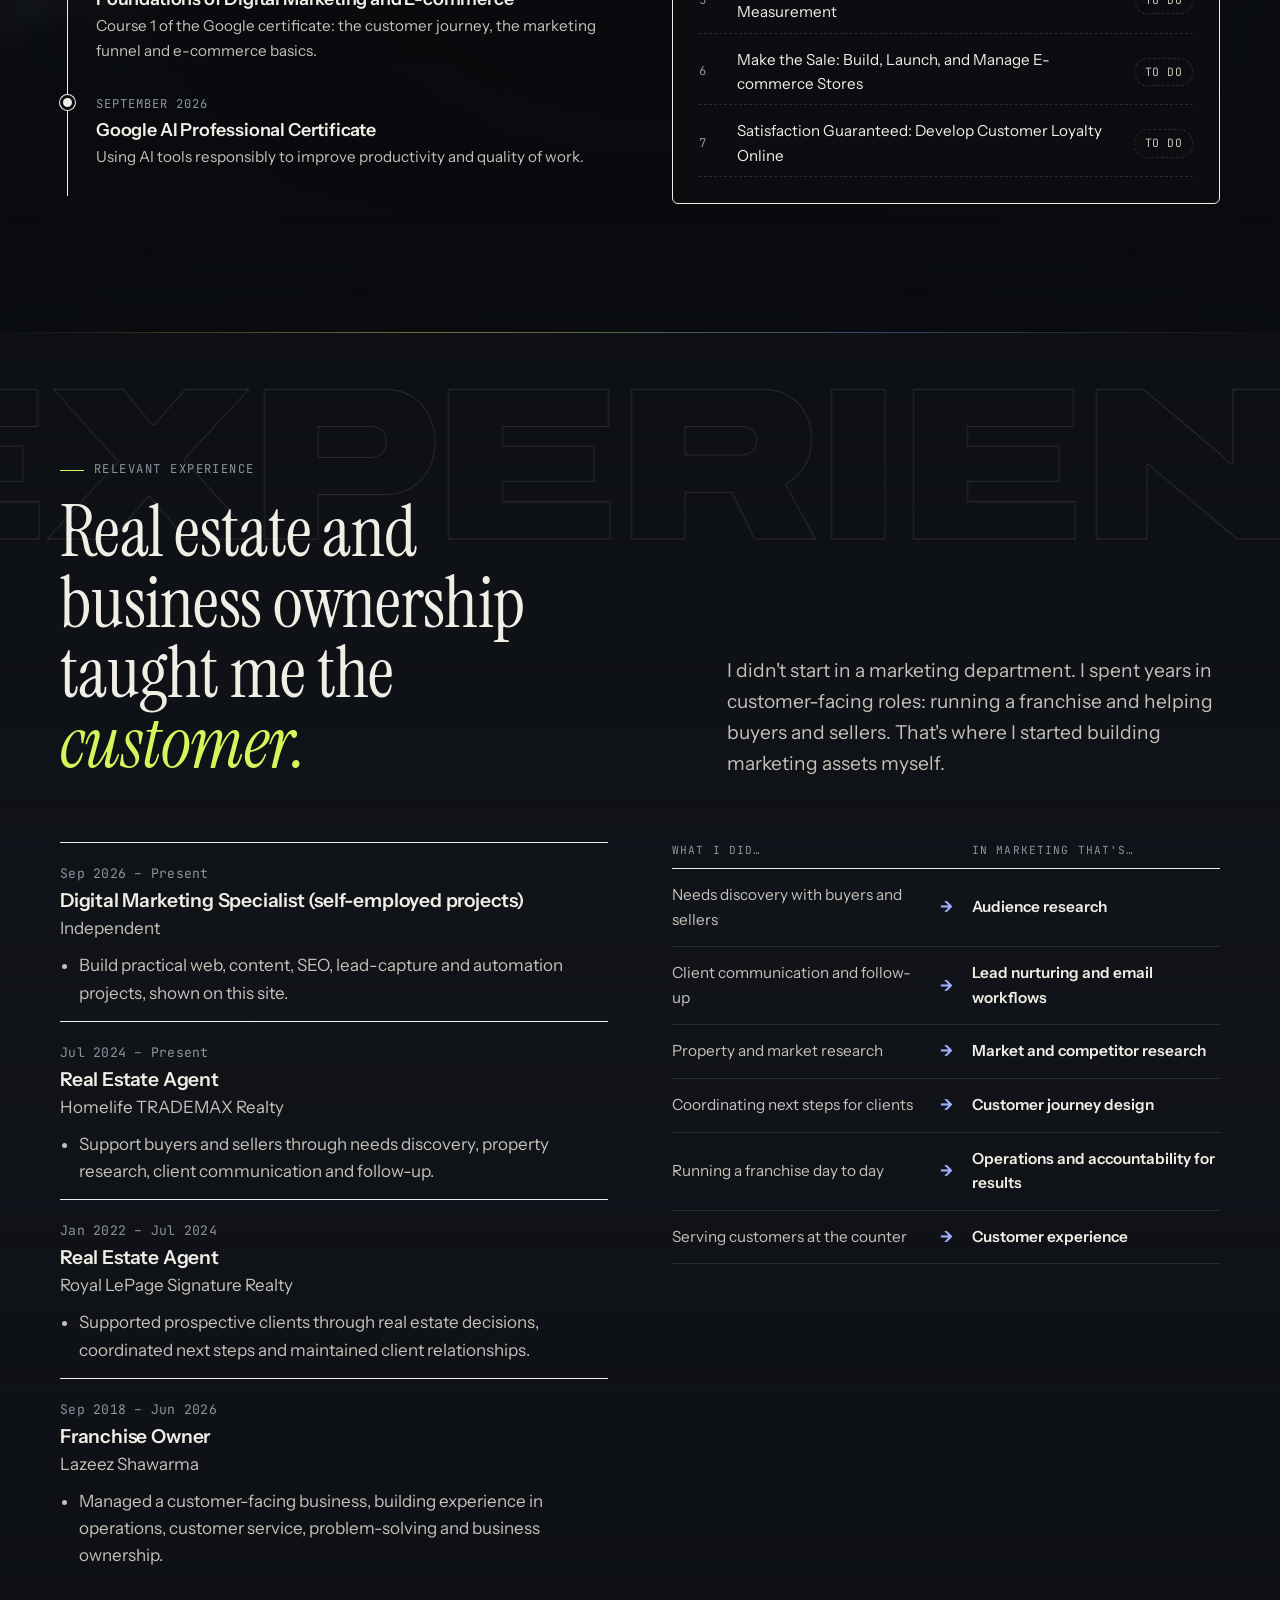
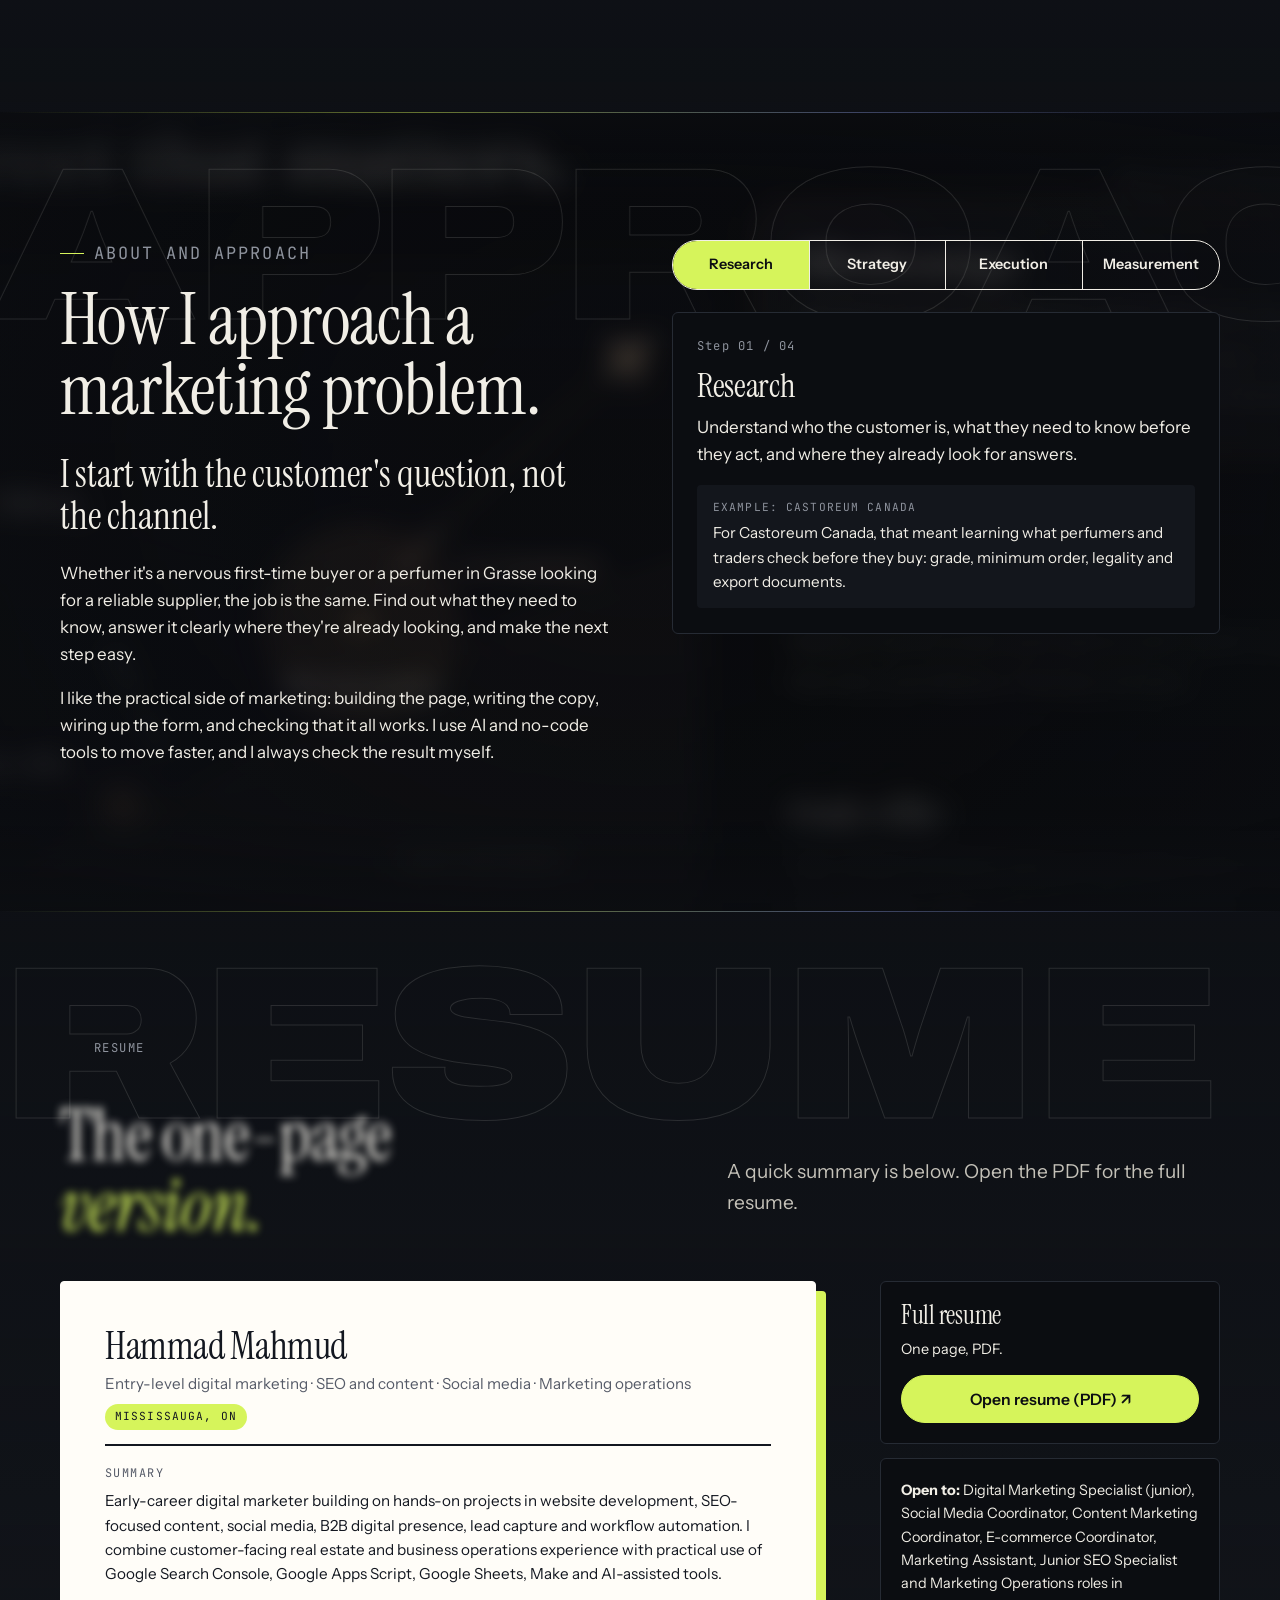
==== commit 8f97c727: "Blueprint demo: label the list 'Next moves' since it can hold two or three Co-Authored-By: Claude Op" ====
--- a/index.html
+++ b/index.html
@@ -929,7 +929,7 @@
               <div><dt>Pre-approval</dt><dd id="bp-pre">–</dd></div>
             </dl>
             <div>
-              <div class="mono muted" style="margin-bottom:6px">Next three moves</div>
+              <div class="mono muted" style="margin-bottom:6px">Next moves</div>
               <ol id="bp-moves"></ol>
             </div>
             <div class="bp__foot" id="bp-foot">In the real workflow this PDF is emailed to the buyer, and the lead status goes to a private tracking sheet. This demo doesn't send or store anything.</div>
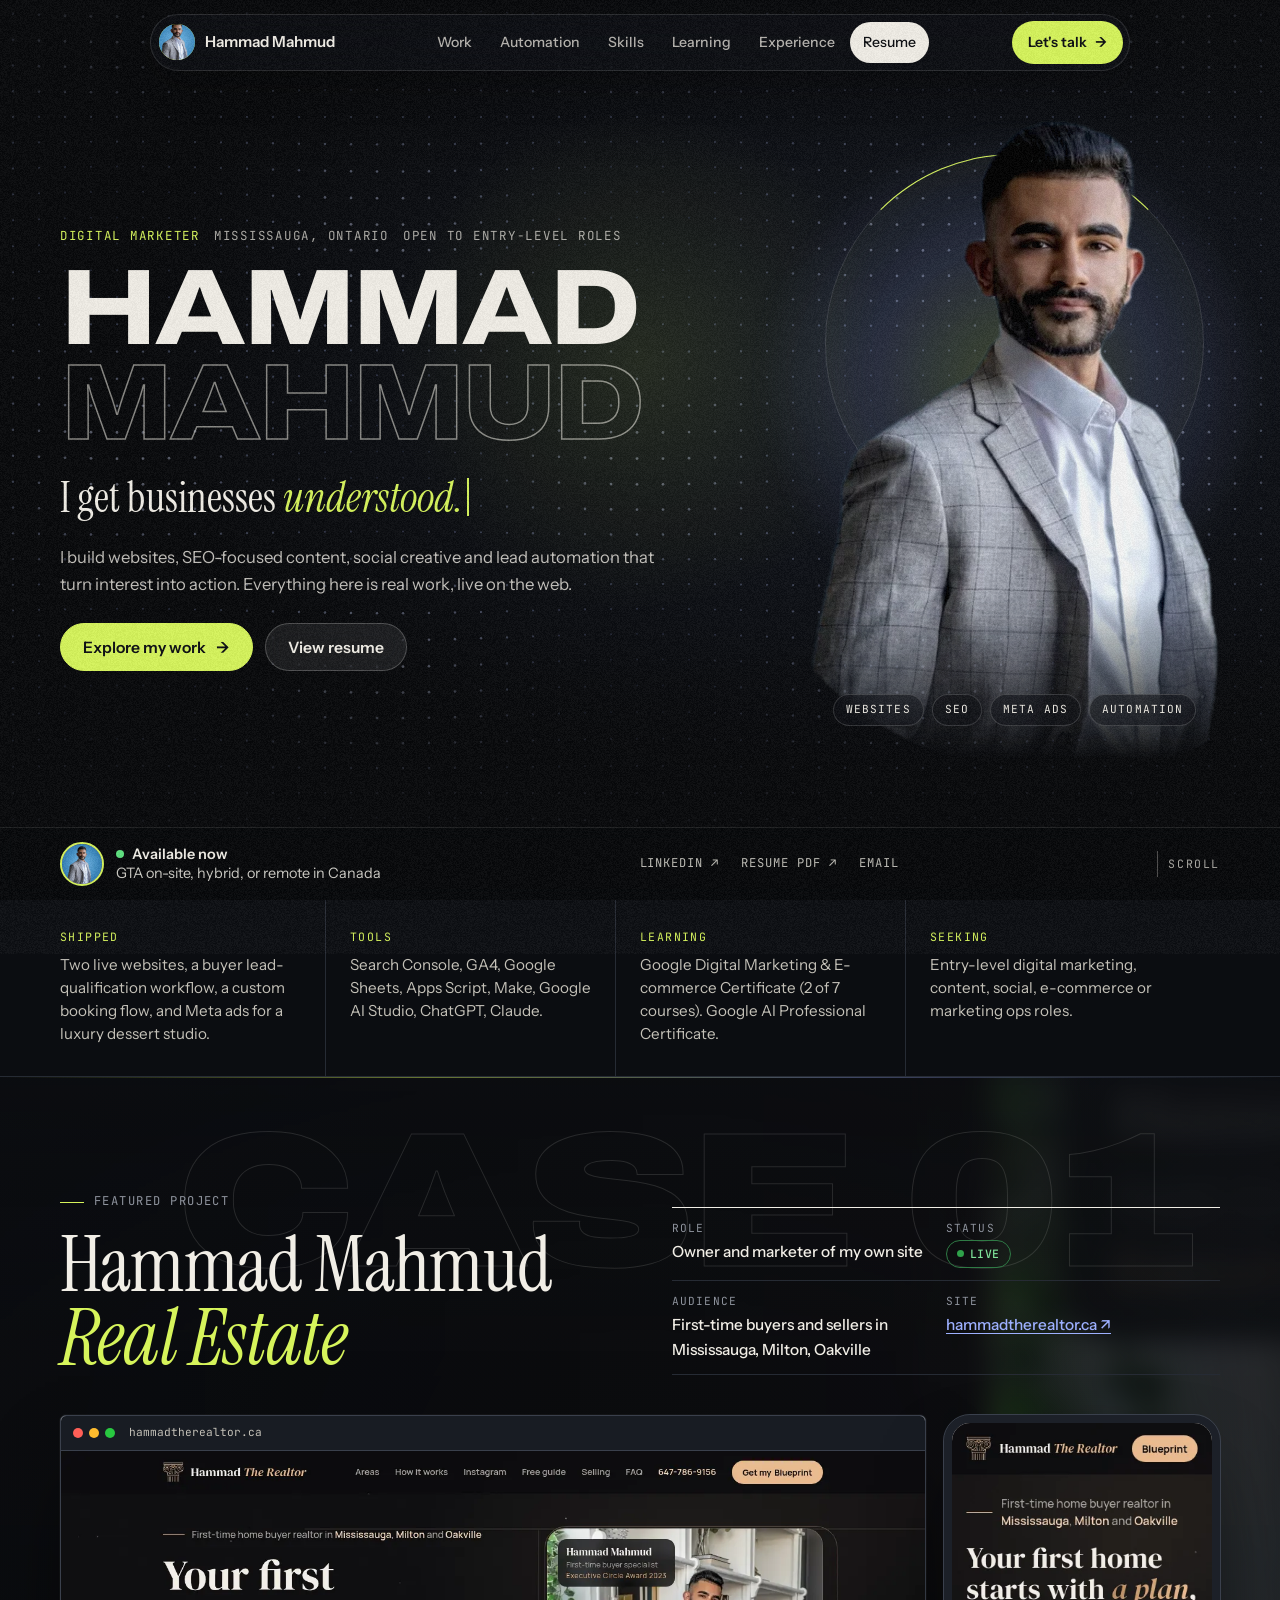
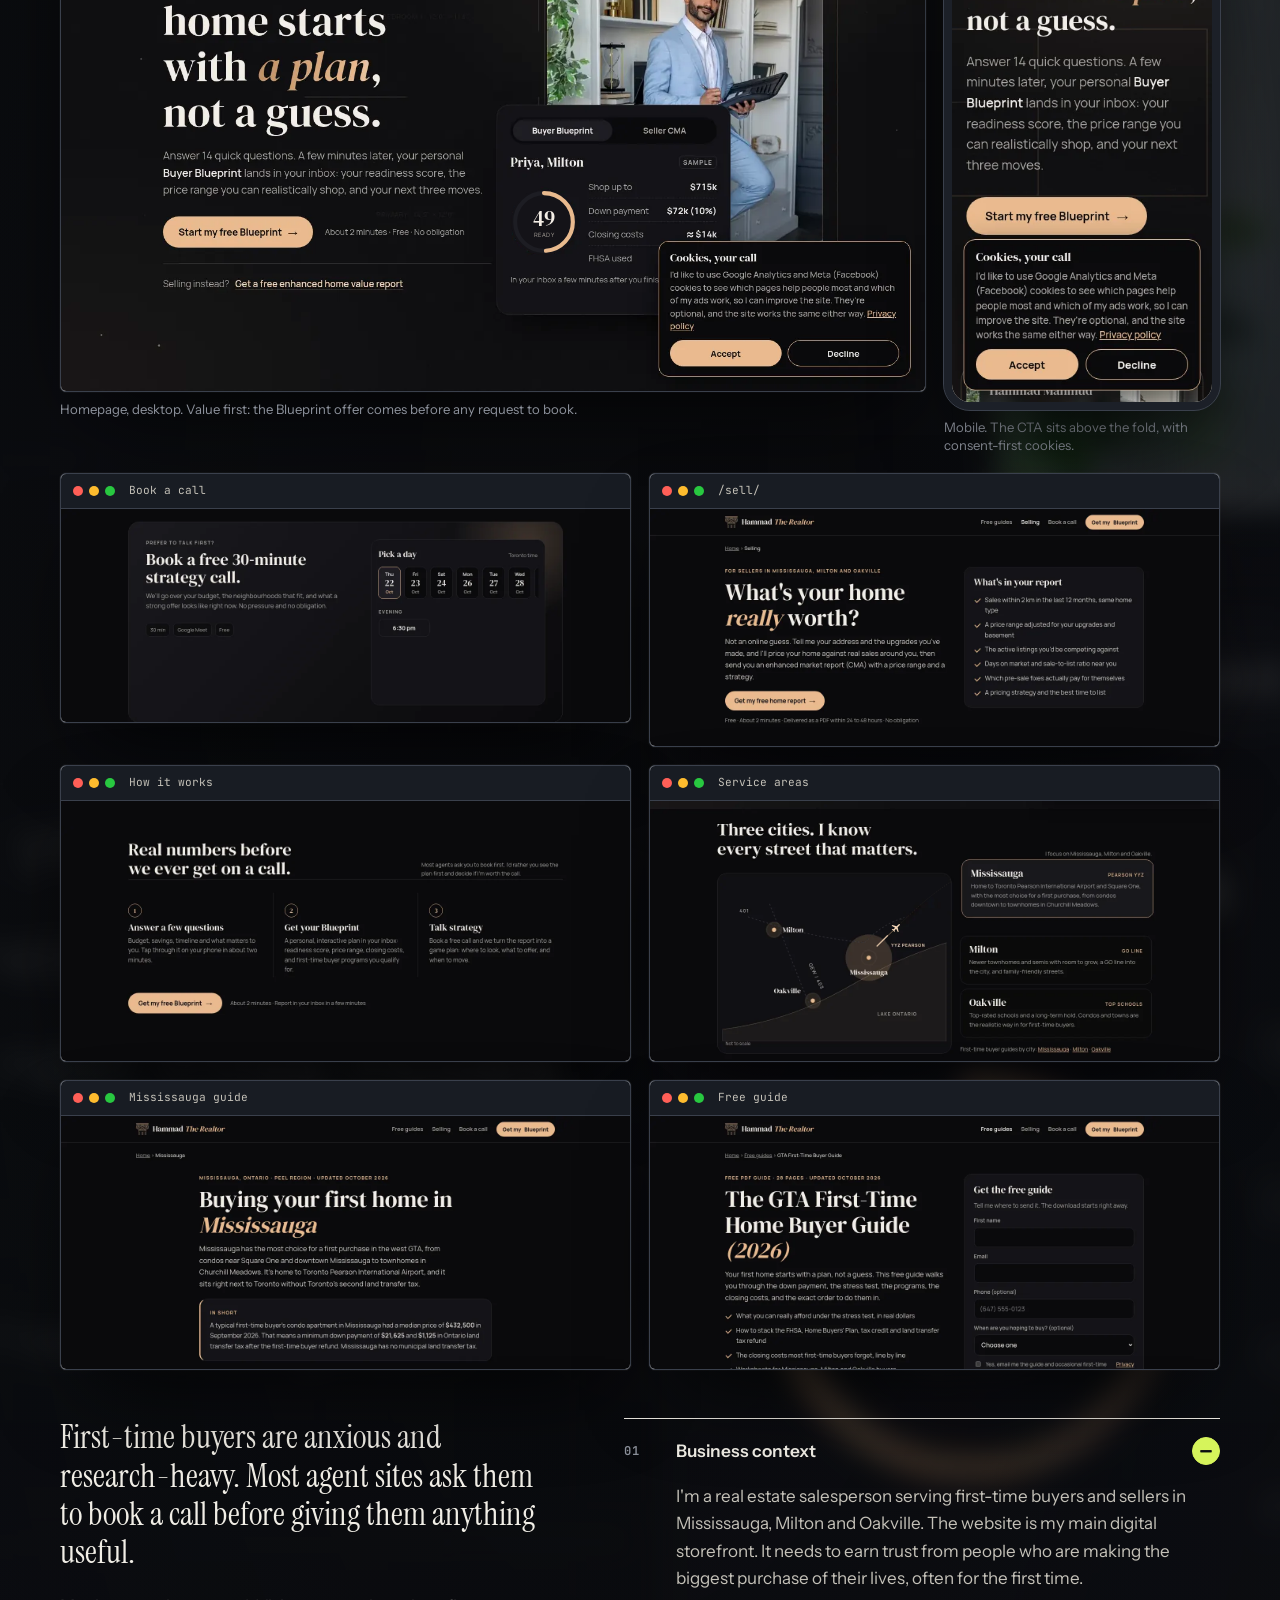
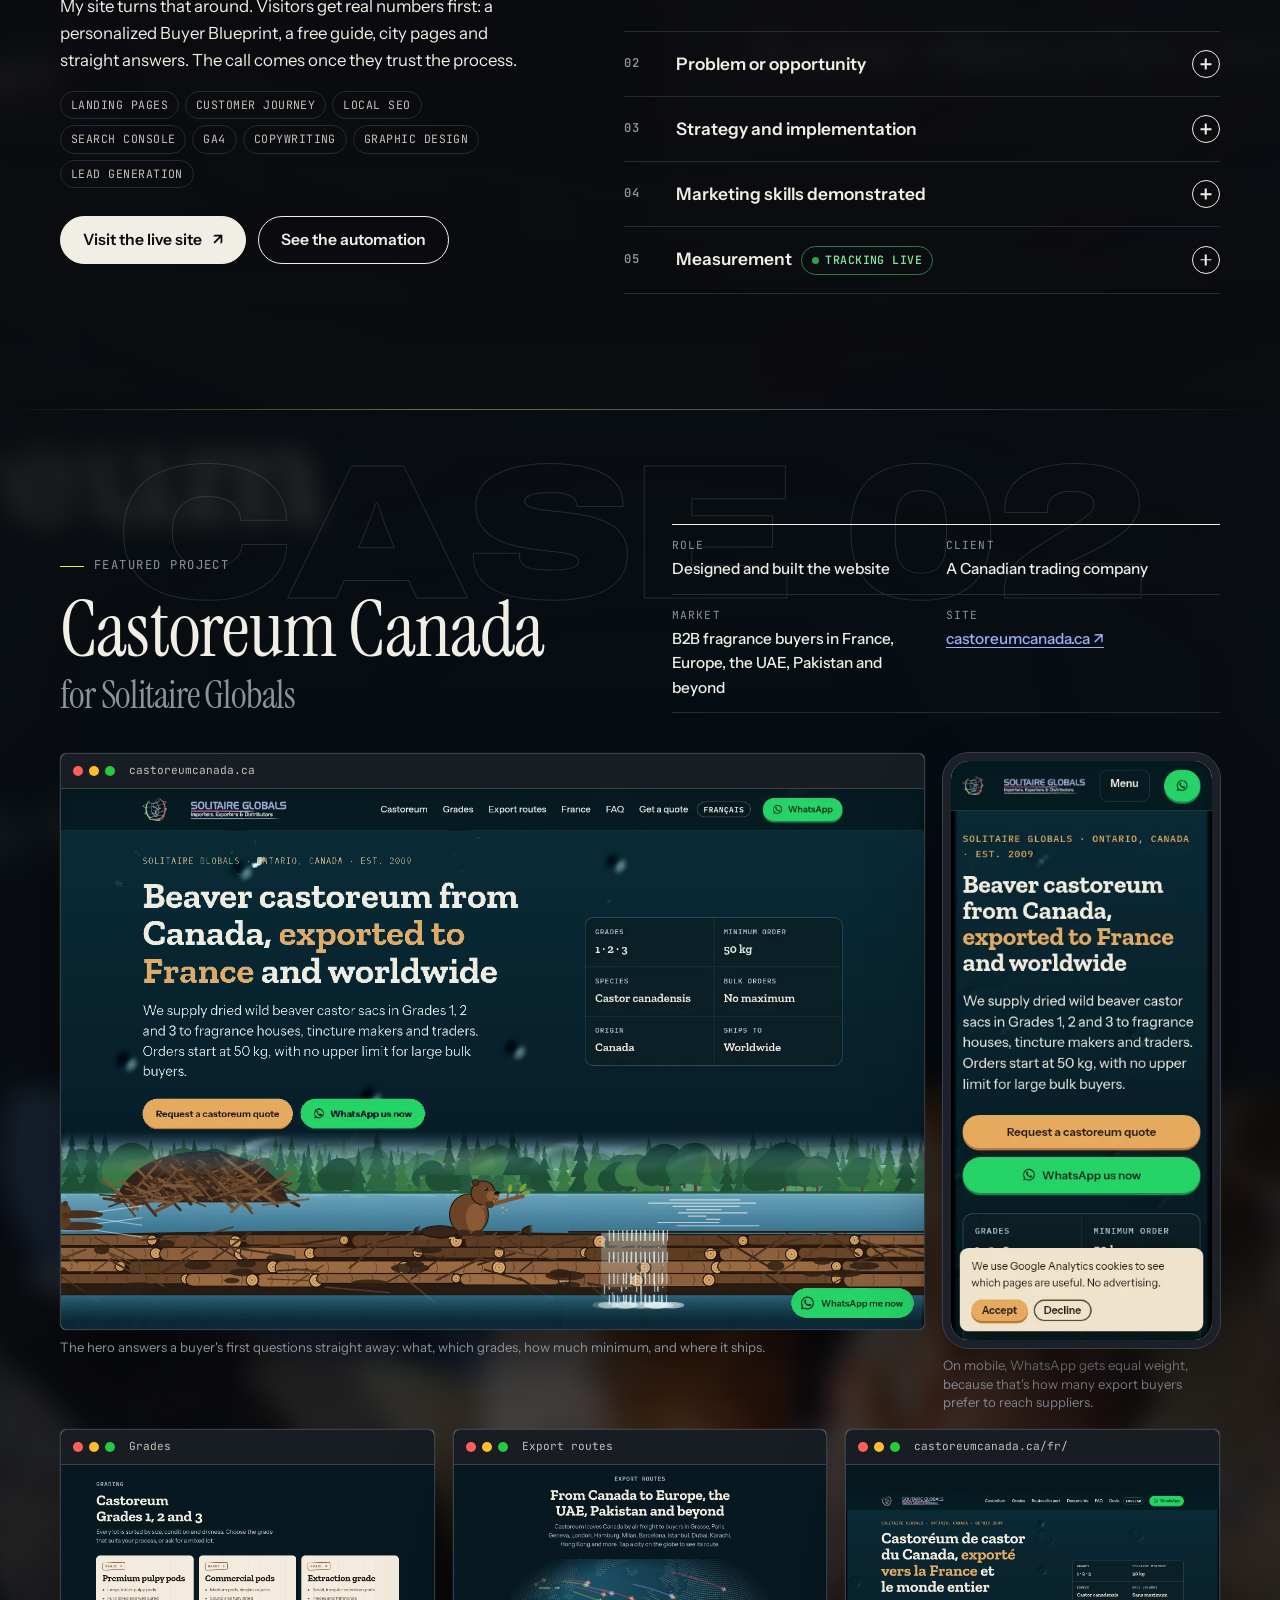
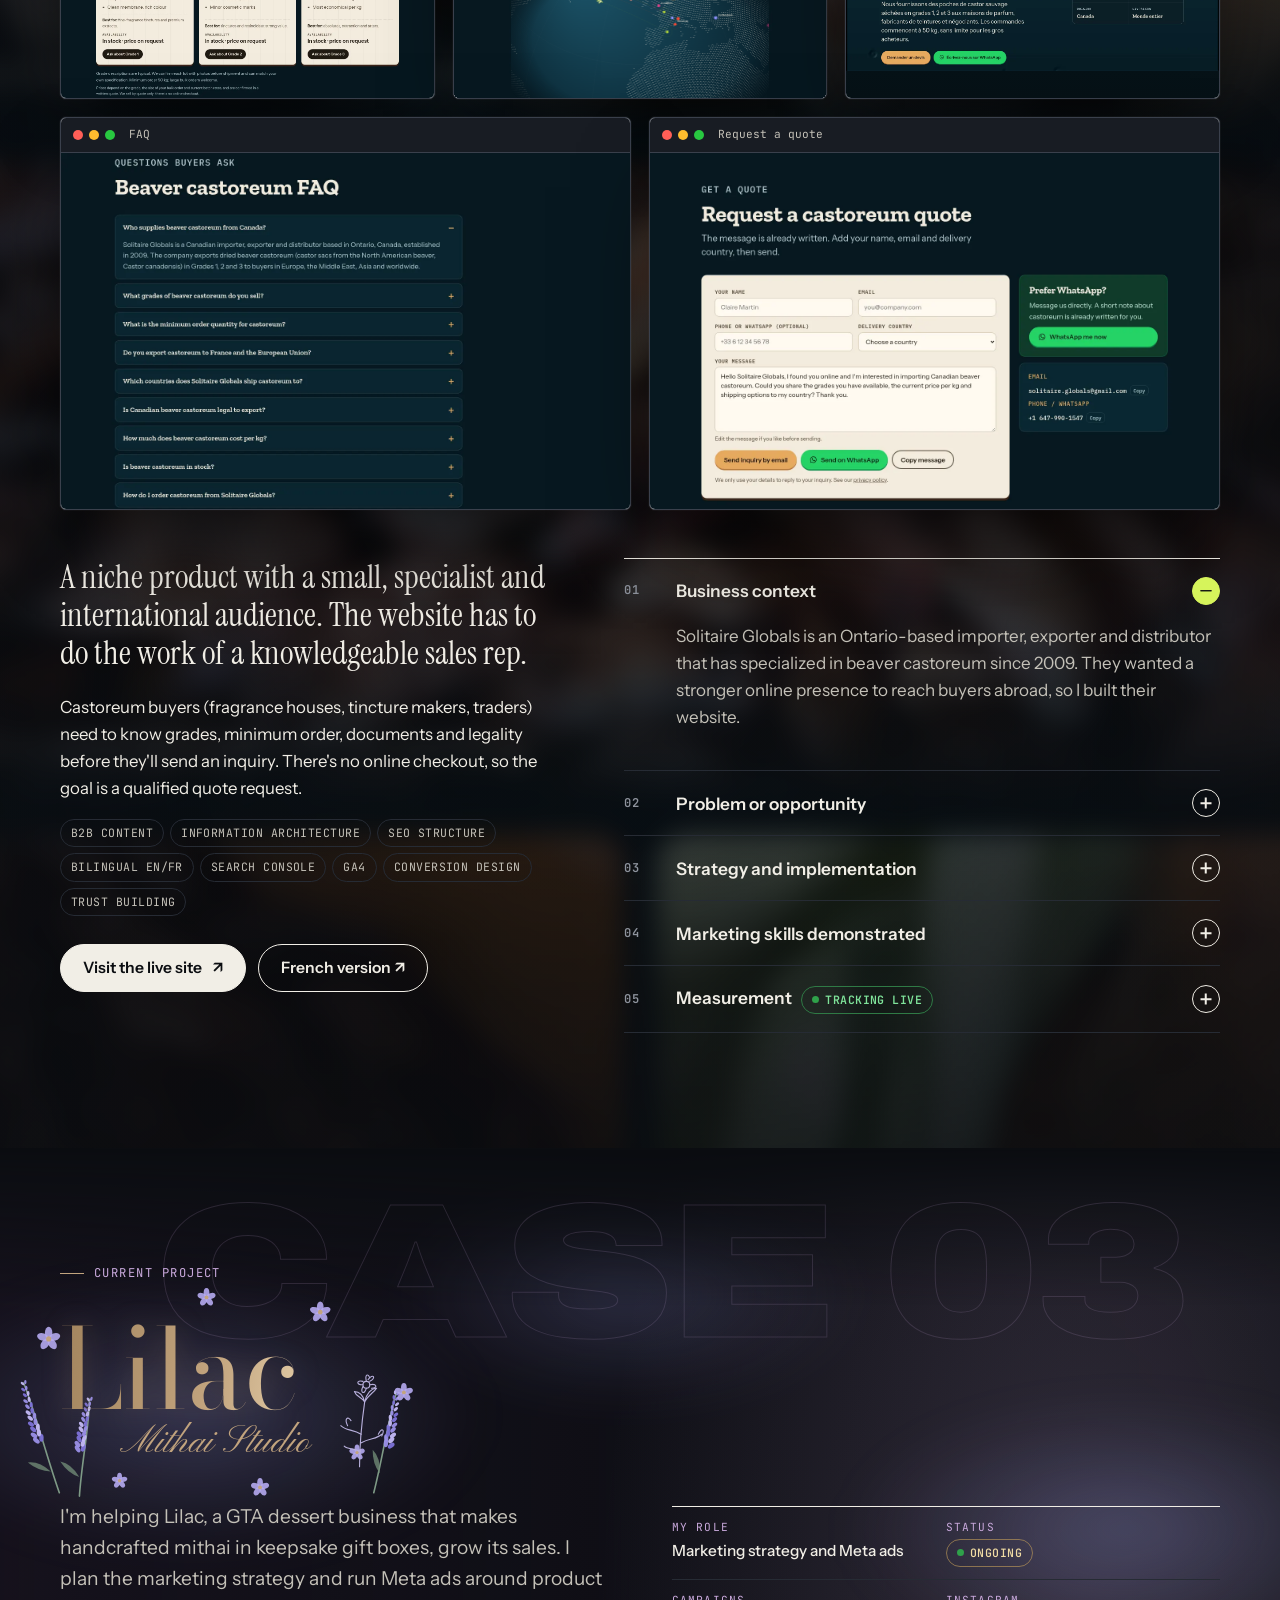
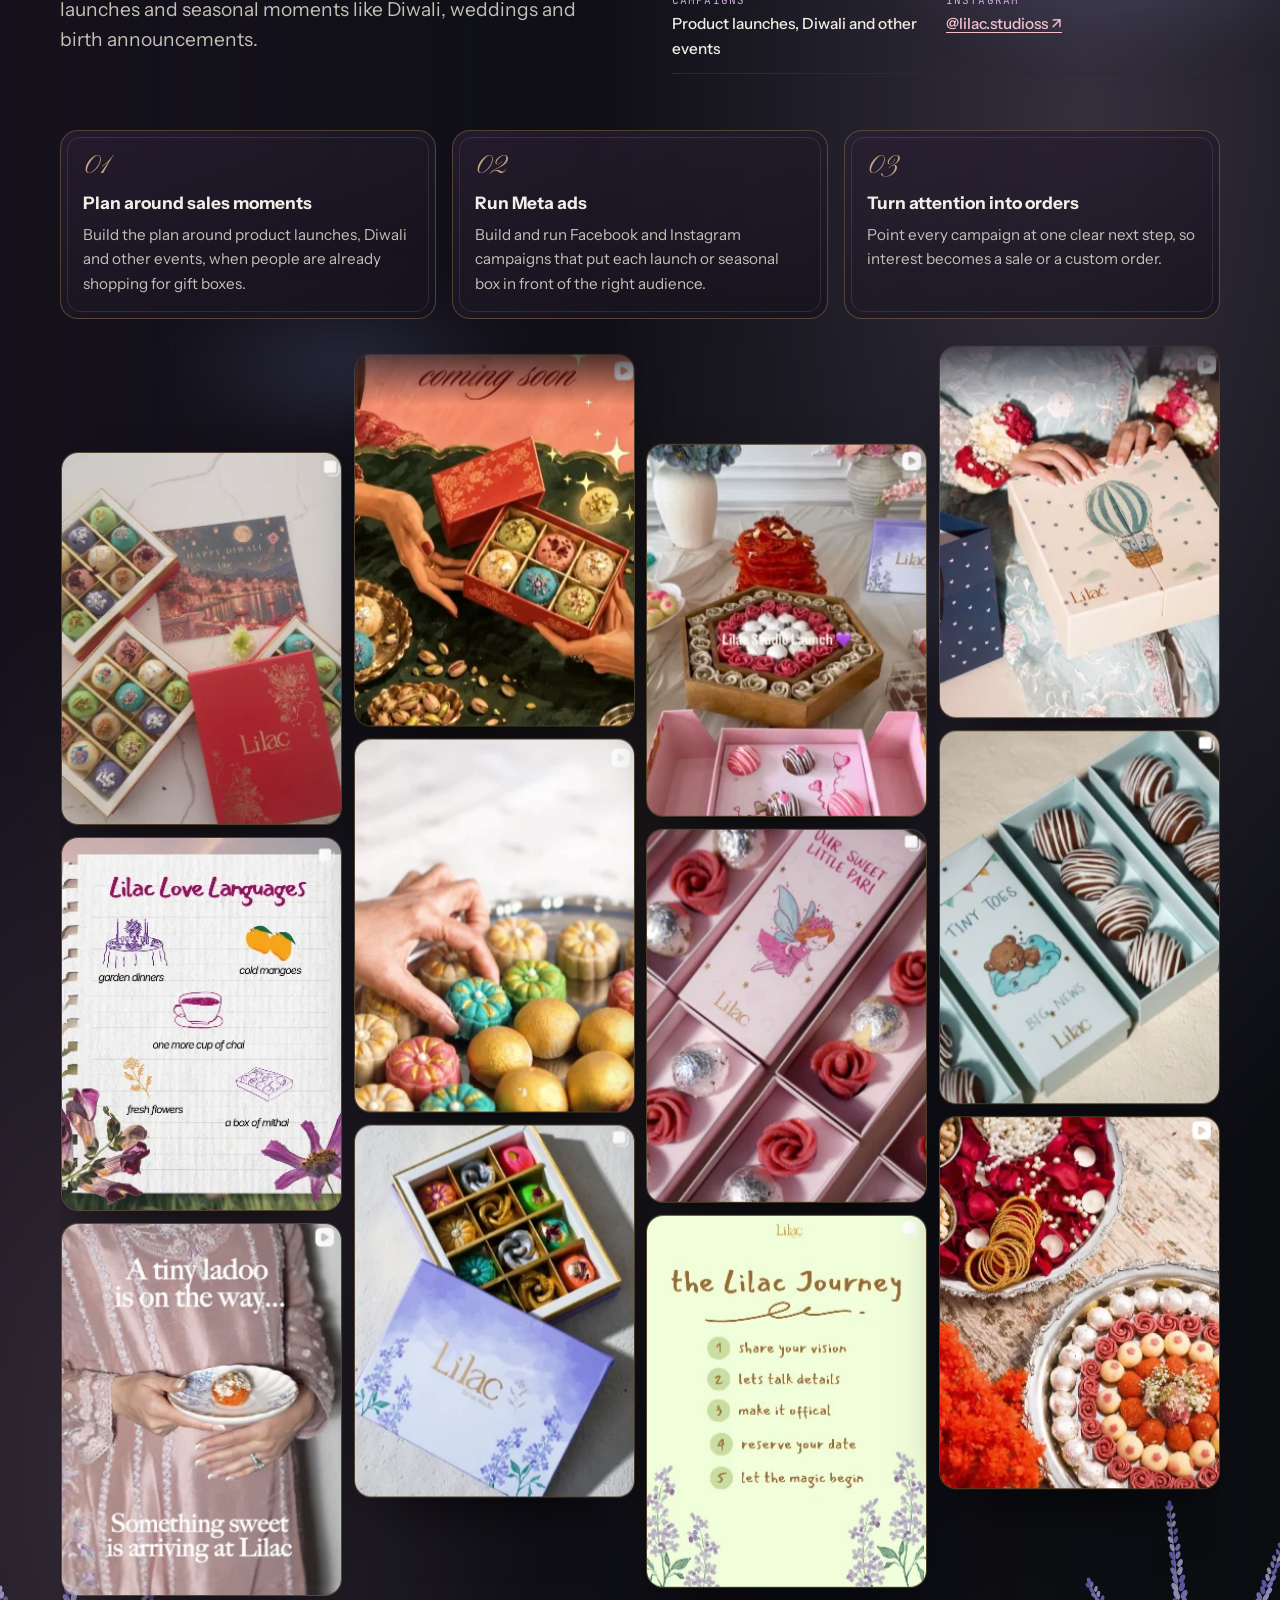
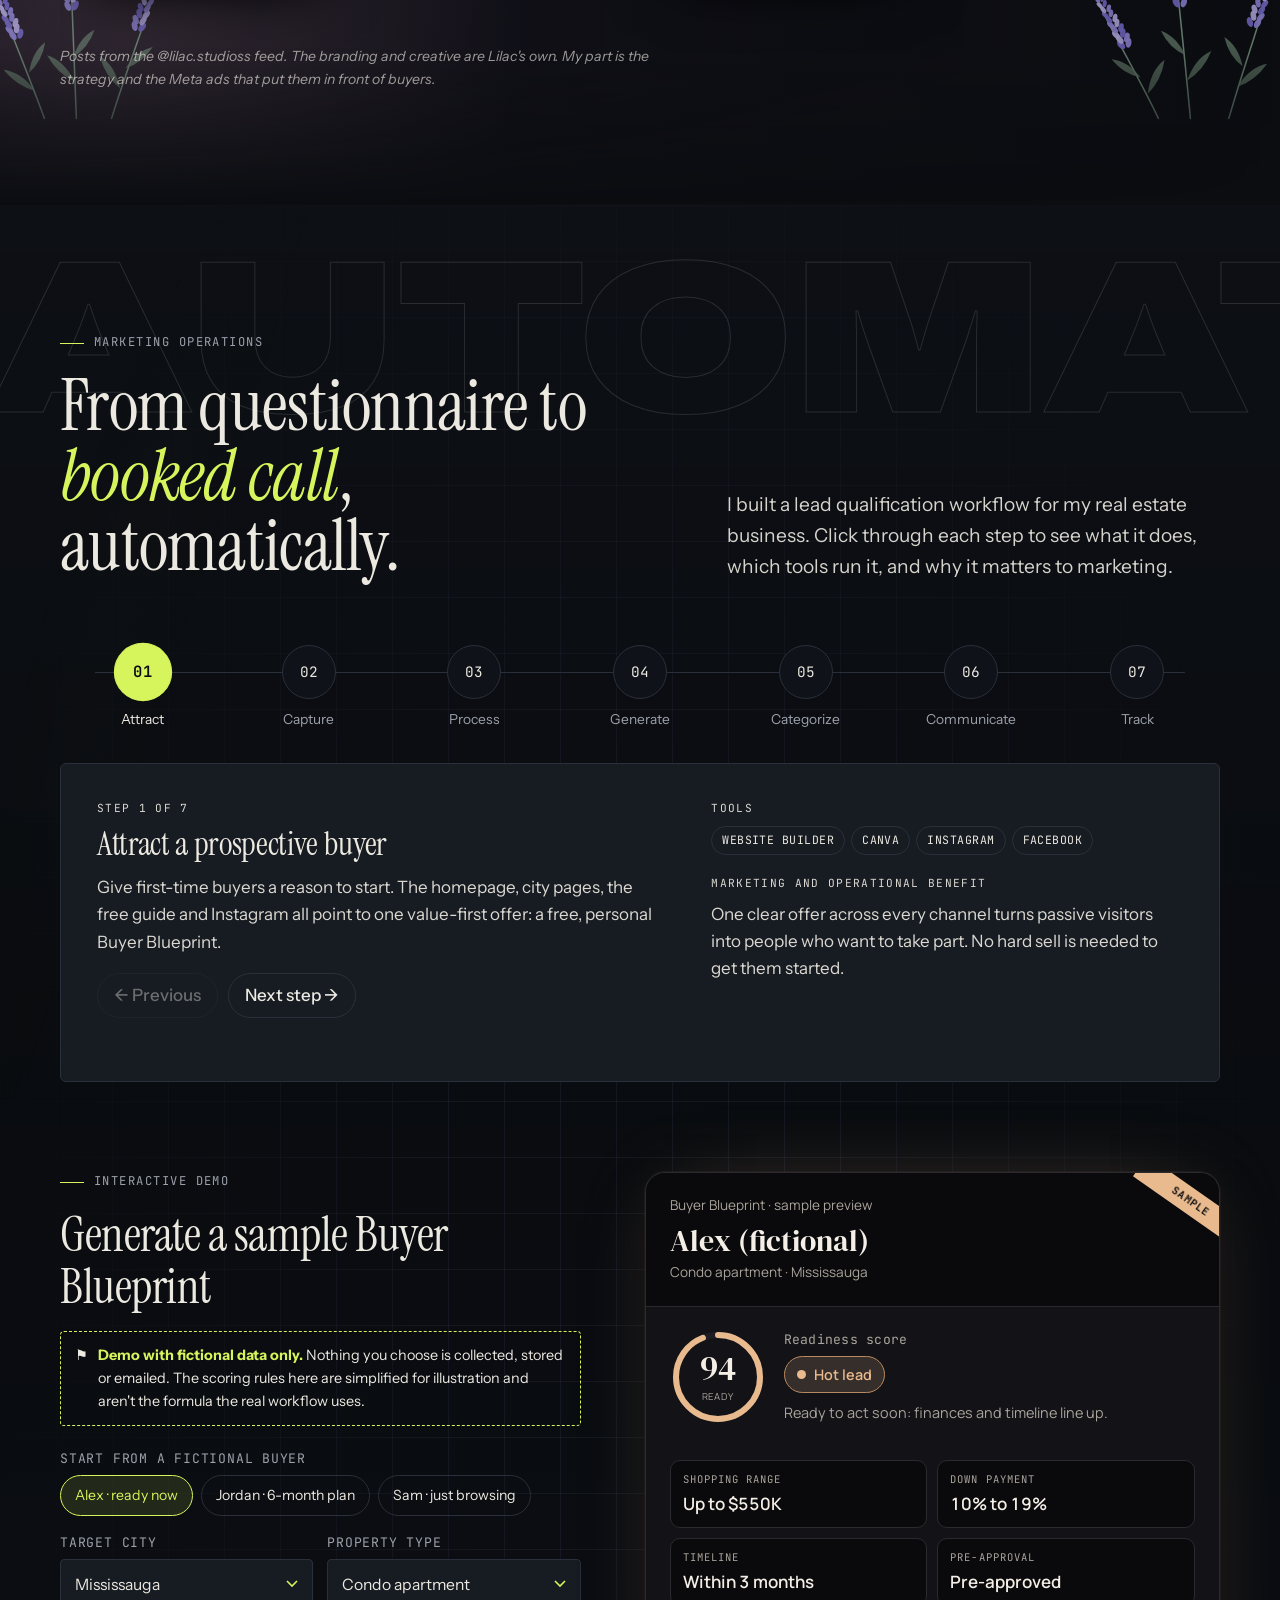
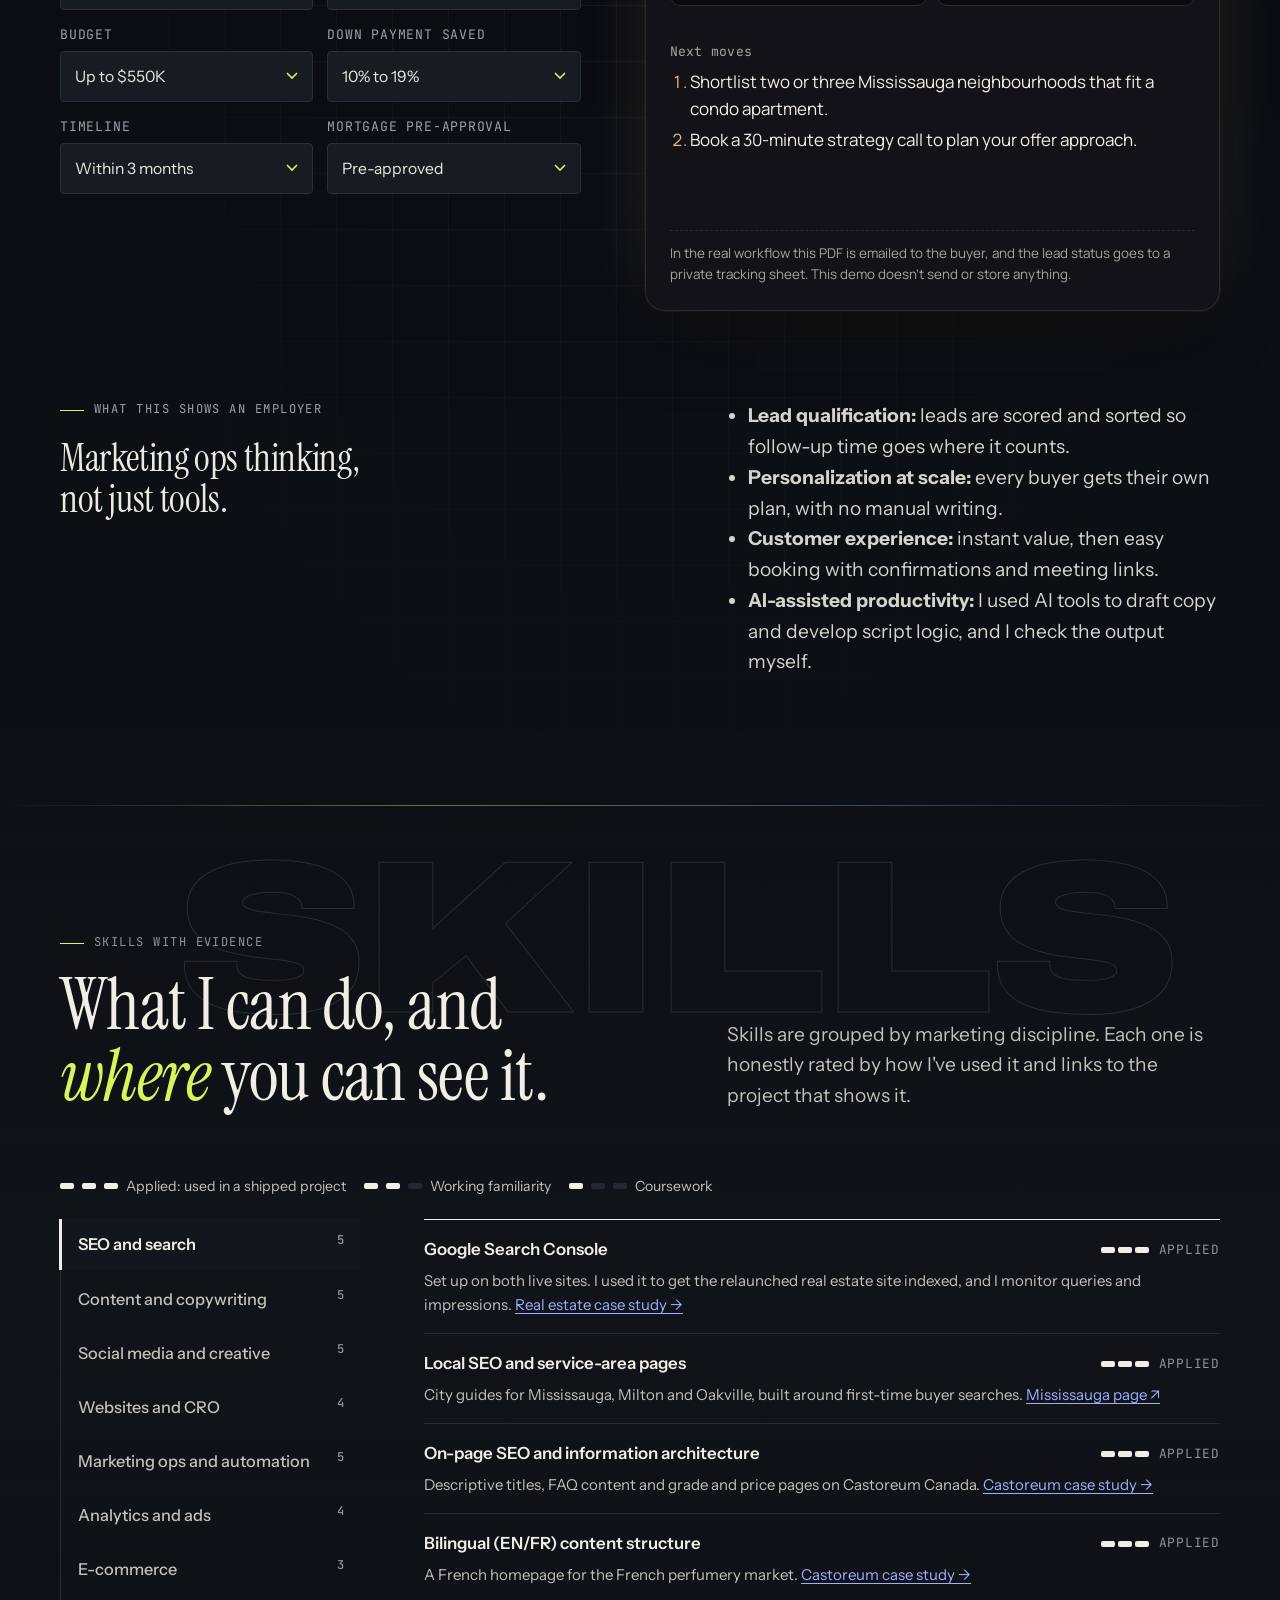
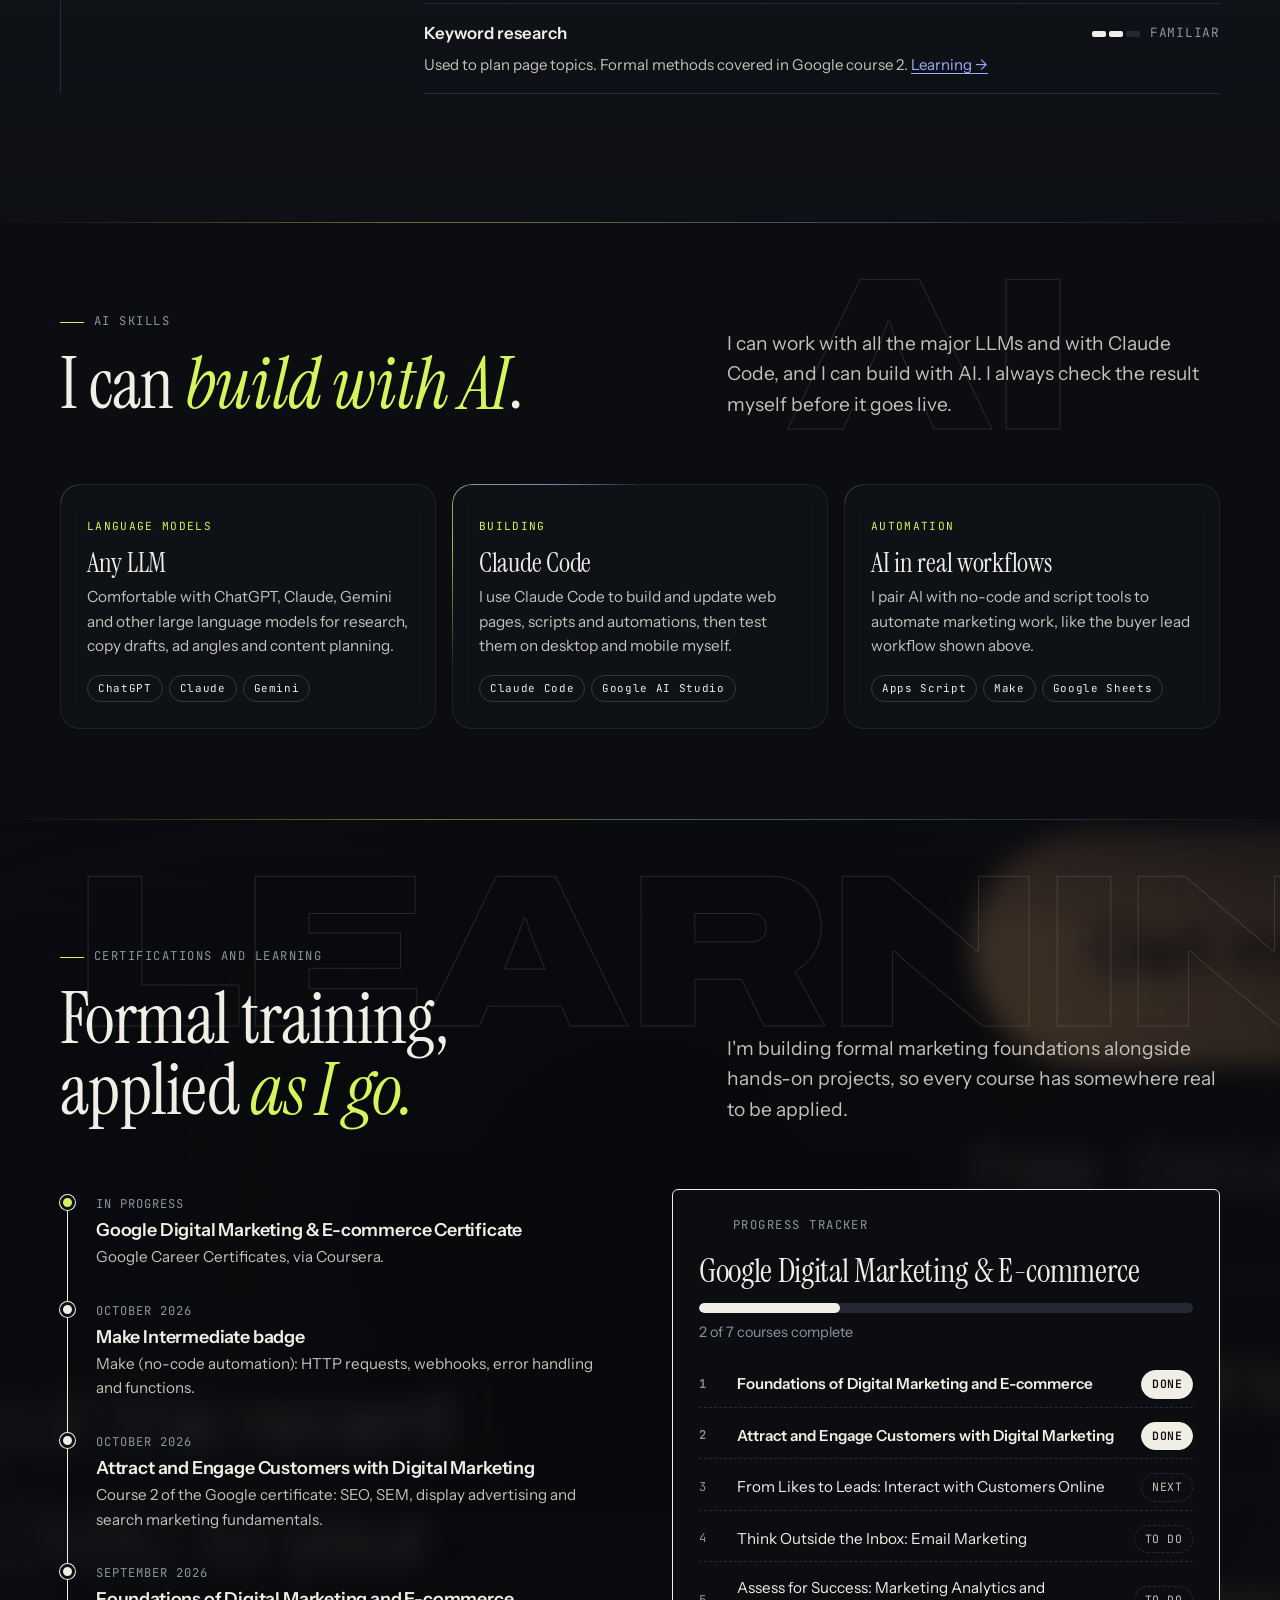
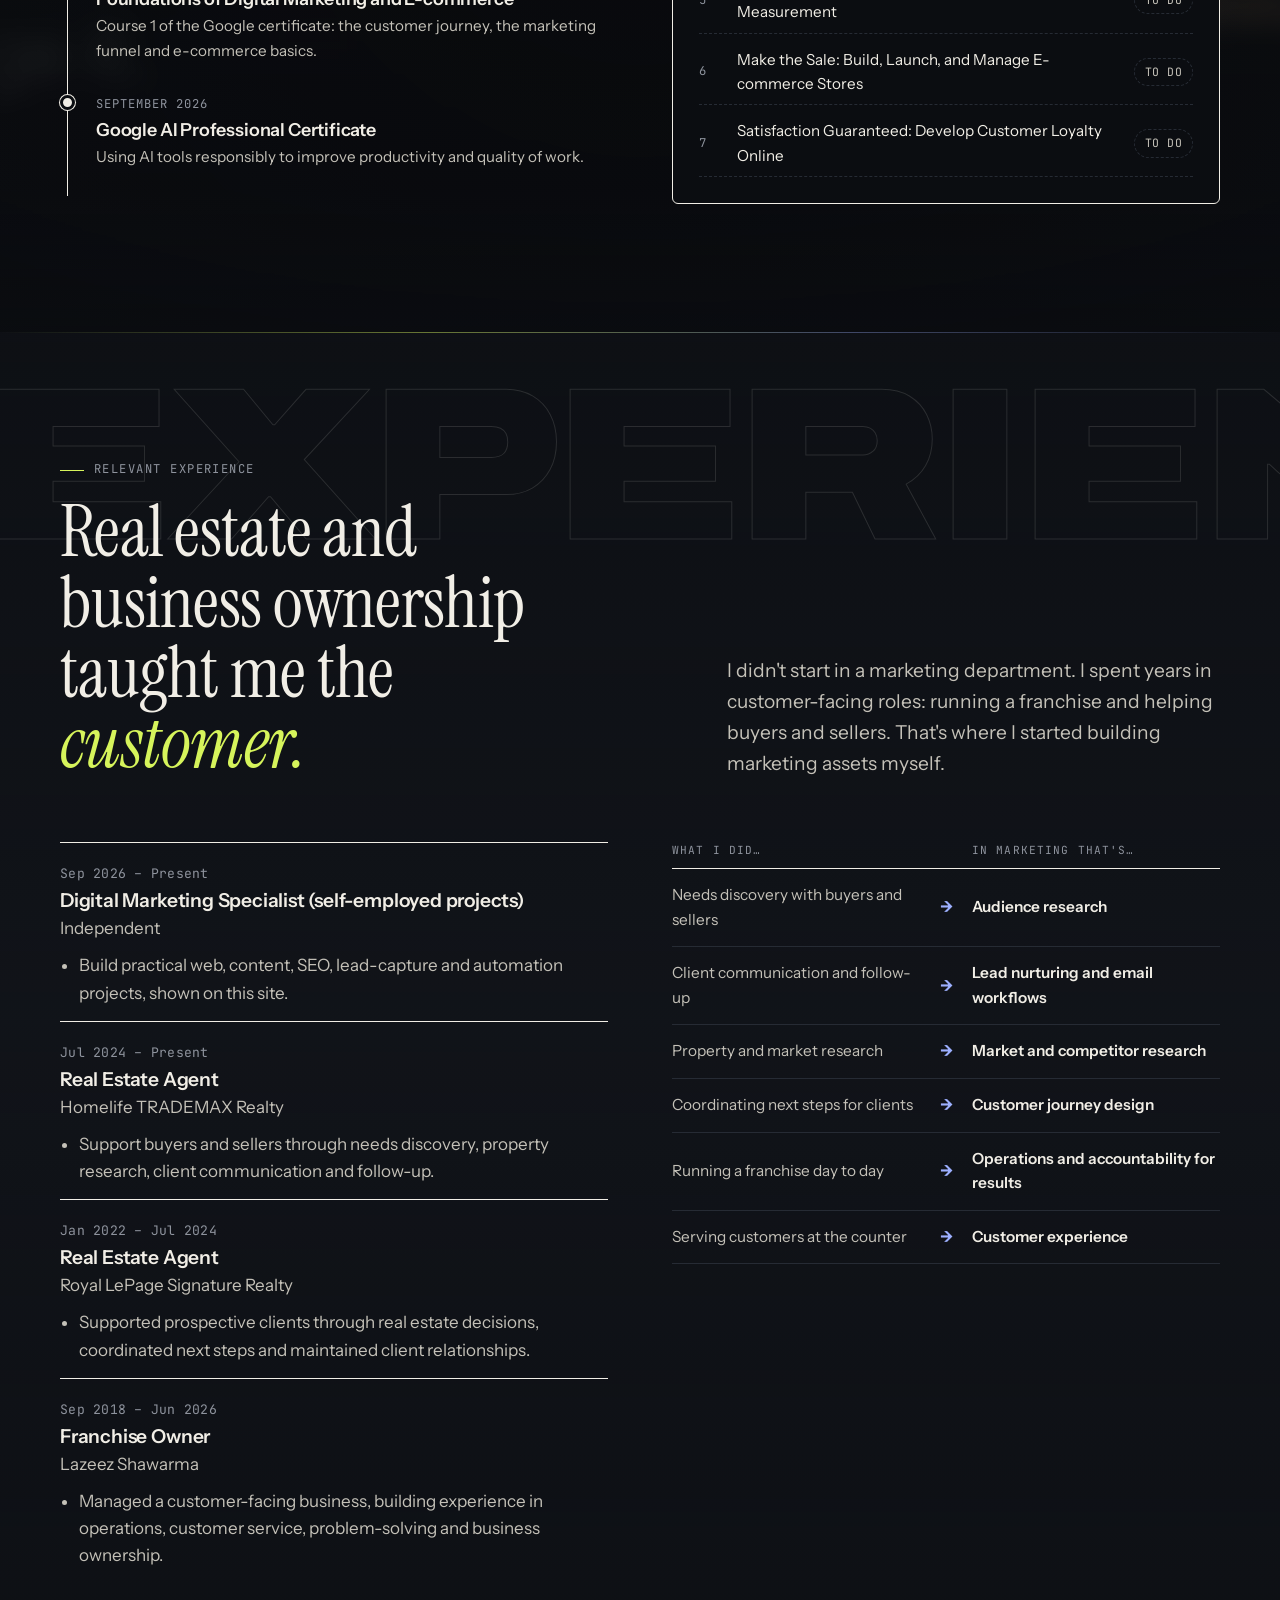
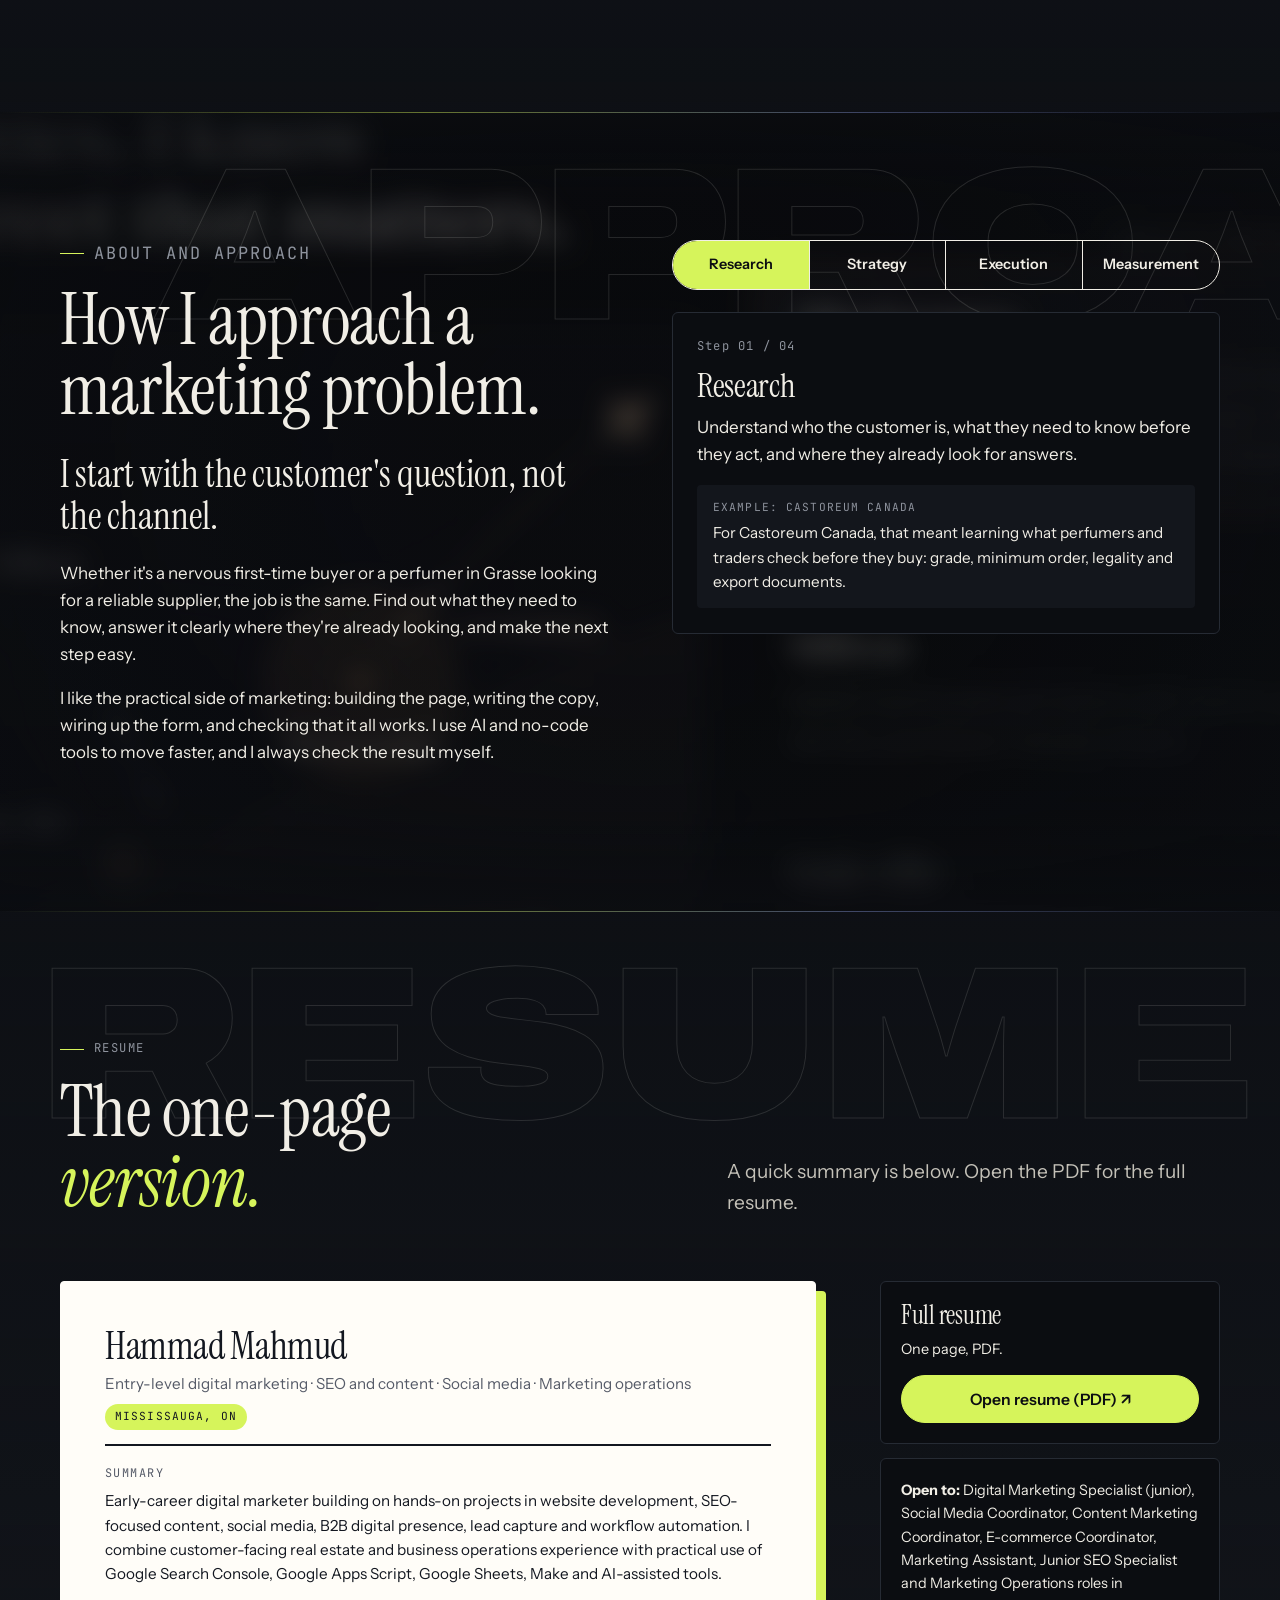
==== commit 9aa94a76: "Smaller Let's talk section; readable number on the selected workflow step Co-Authored-By: Claude Opu" ====
--- a/index.html
+++ b/index.html
@@ -1267,7 +1267,7 @@
     <div class="wrap contact__grid">
       <div>
         <p class="eyebrow" style="color:var(--ink-2)">Let's talk</p>
-        <h2 class="contact__title" id="contact-title">Hiring for marketing? Let's talk.</h2>
+        <h2 class="contact__title" id="contact-title"><span class="nb">Hiring for marketing?</span> <span class="nb">Let's talk.</span></h2>
         <ul class="roles-list" aria-label="Roles I'm targeting">
           <li class="chip">Digital Marketing</li><li class="chip">Social Media</li><li class="chip">Content</li><li class="chip">E-commerce</li><li class="chip">SEO</li><li class="chip">Marketing Ops</li>
         </ul>
--- a/css/styles.css
+++ b/css/styles.css
@@ -1016,3 +1016,13 @@
 /* Hero name always fits its column, whatever font rendering the visitor's browser uses */
 .cine__grid > div:first-child { container-type: inline-size; }
 .cine__name { font-size: min(clamp(3.3rem, 8.4vw, 8.6rem), 17cqi); }
+
+/* Selected workflow step: dark number on the lime dot, even once earlier steps are marked done */
+.flow__tab[aria-selected="true"] .flow__dot, .flow__tab[aria-selected="true"].is-done .flow__dot { color: #0b0d11; font-weight: 600; }
+
+/* Let's talk: calmer scale on large screens */
+.contact { padding: clamp(56px, 7vw, 104px) 0; }
+.contact__title { font-size: clamp(2.6rem, 5.6vw, 5.2rem); margin-bottom: 24px; }
+.contact__link { padding: 16px 4px; }
+.contact__title { max-width: none; }
+.contact__title .nb { display: inline-block; }
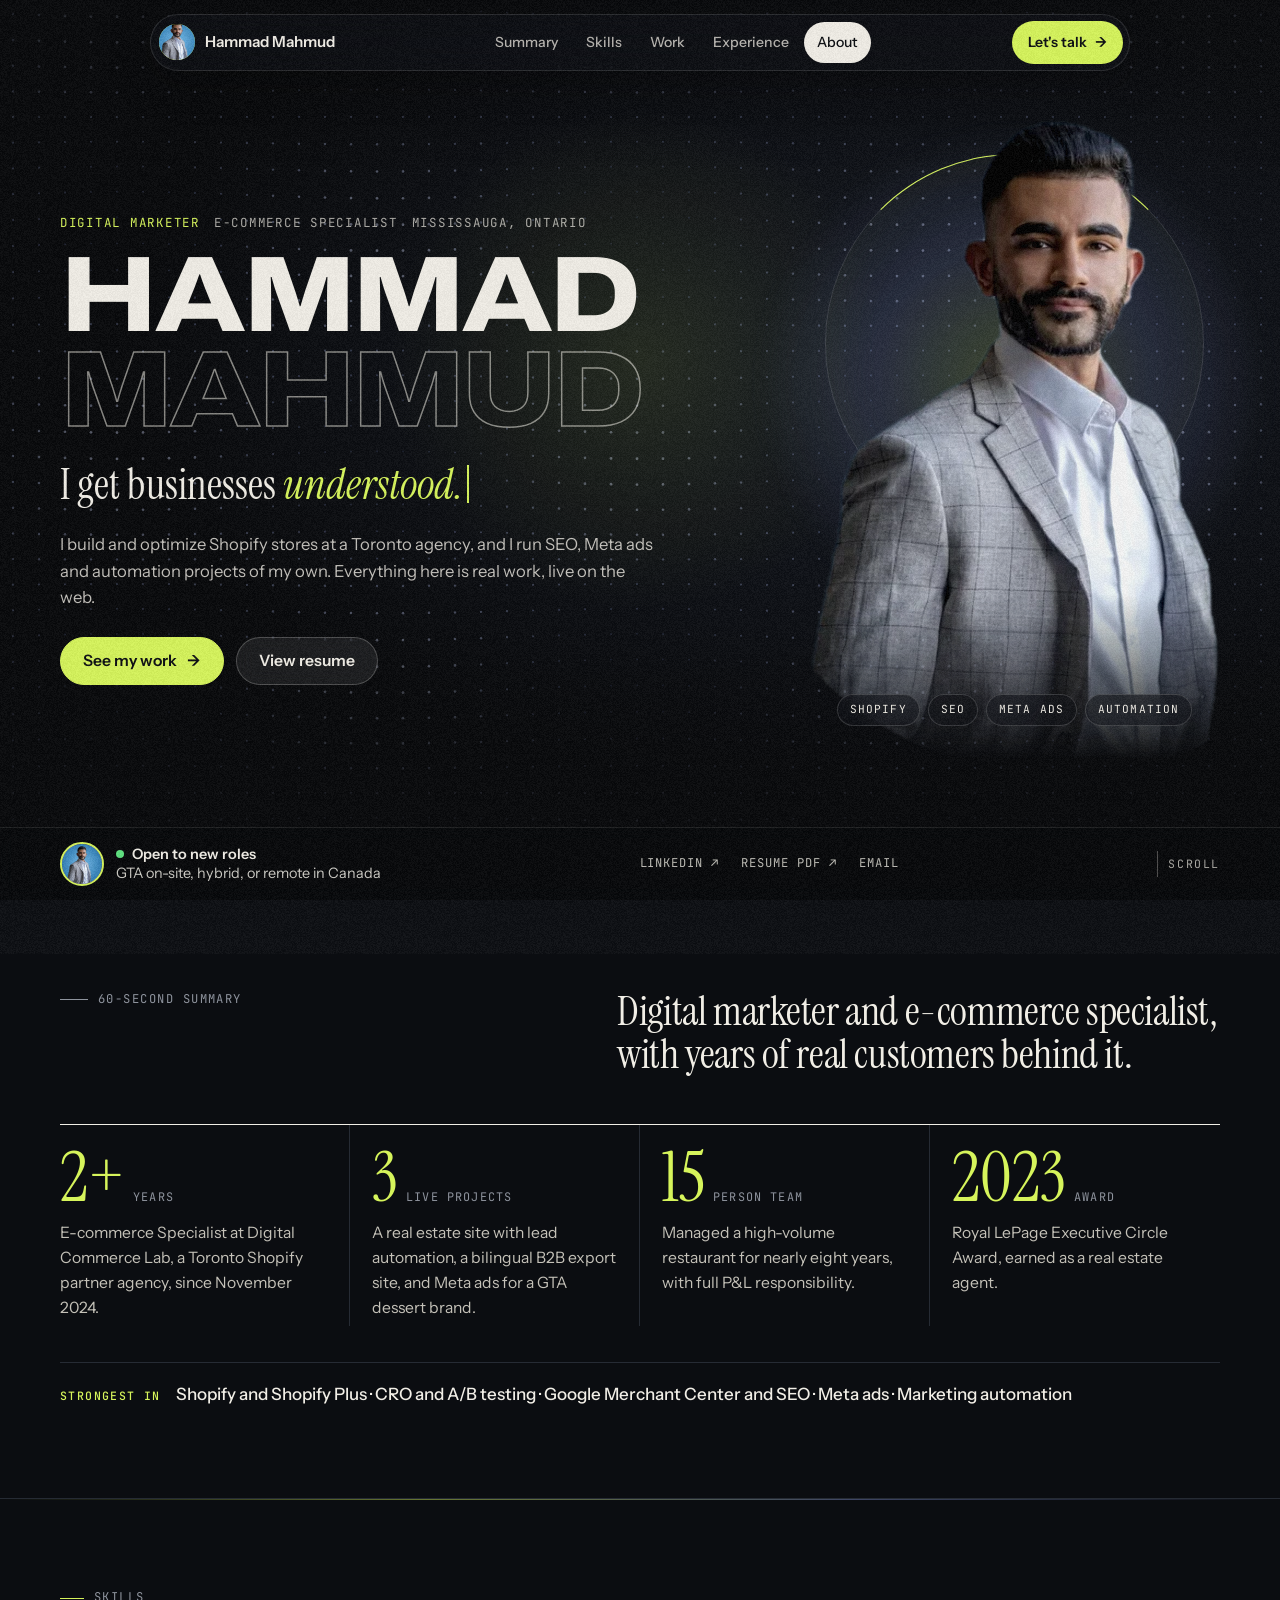
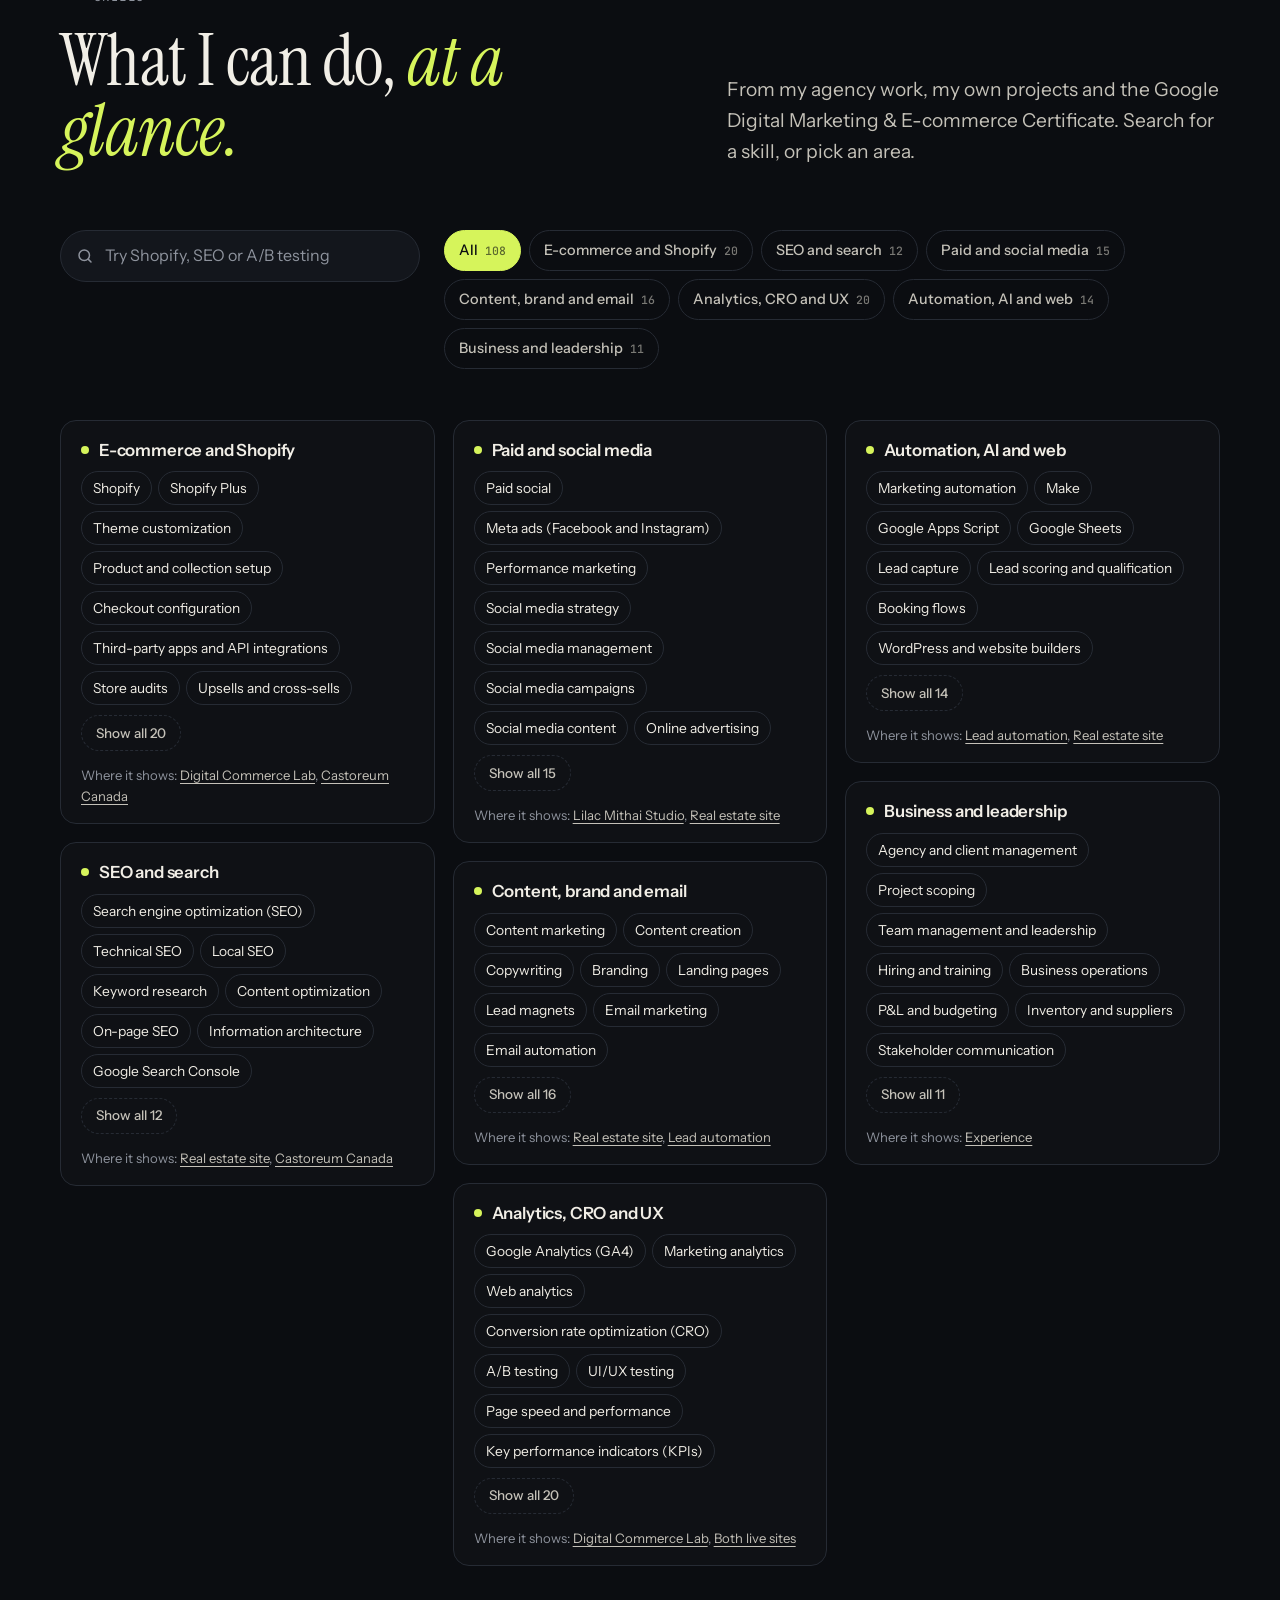
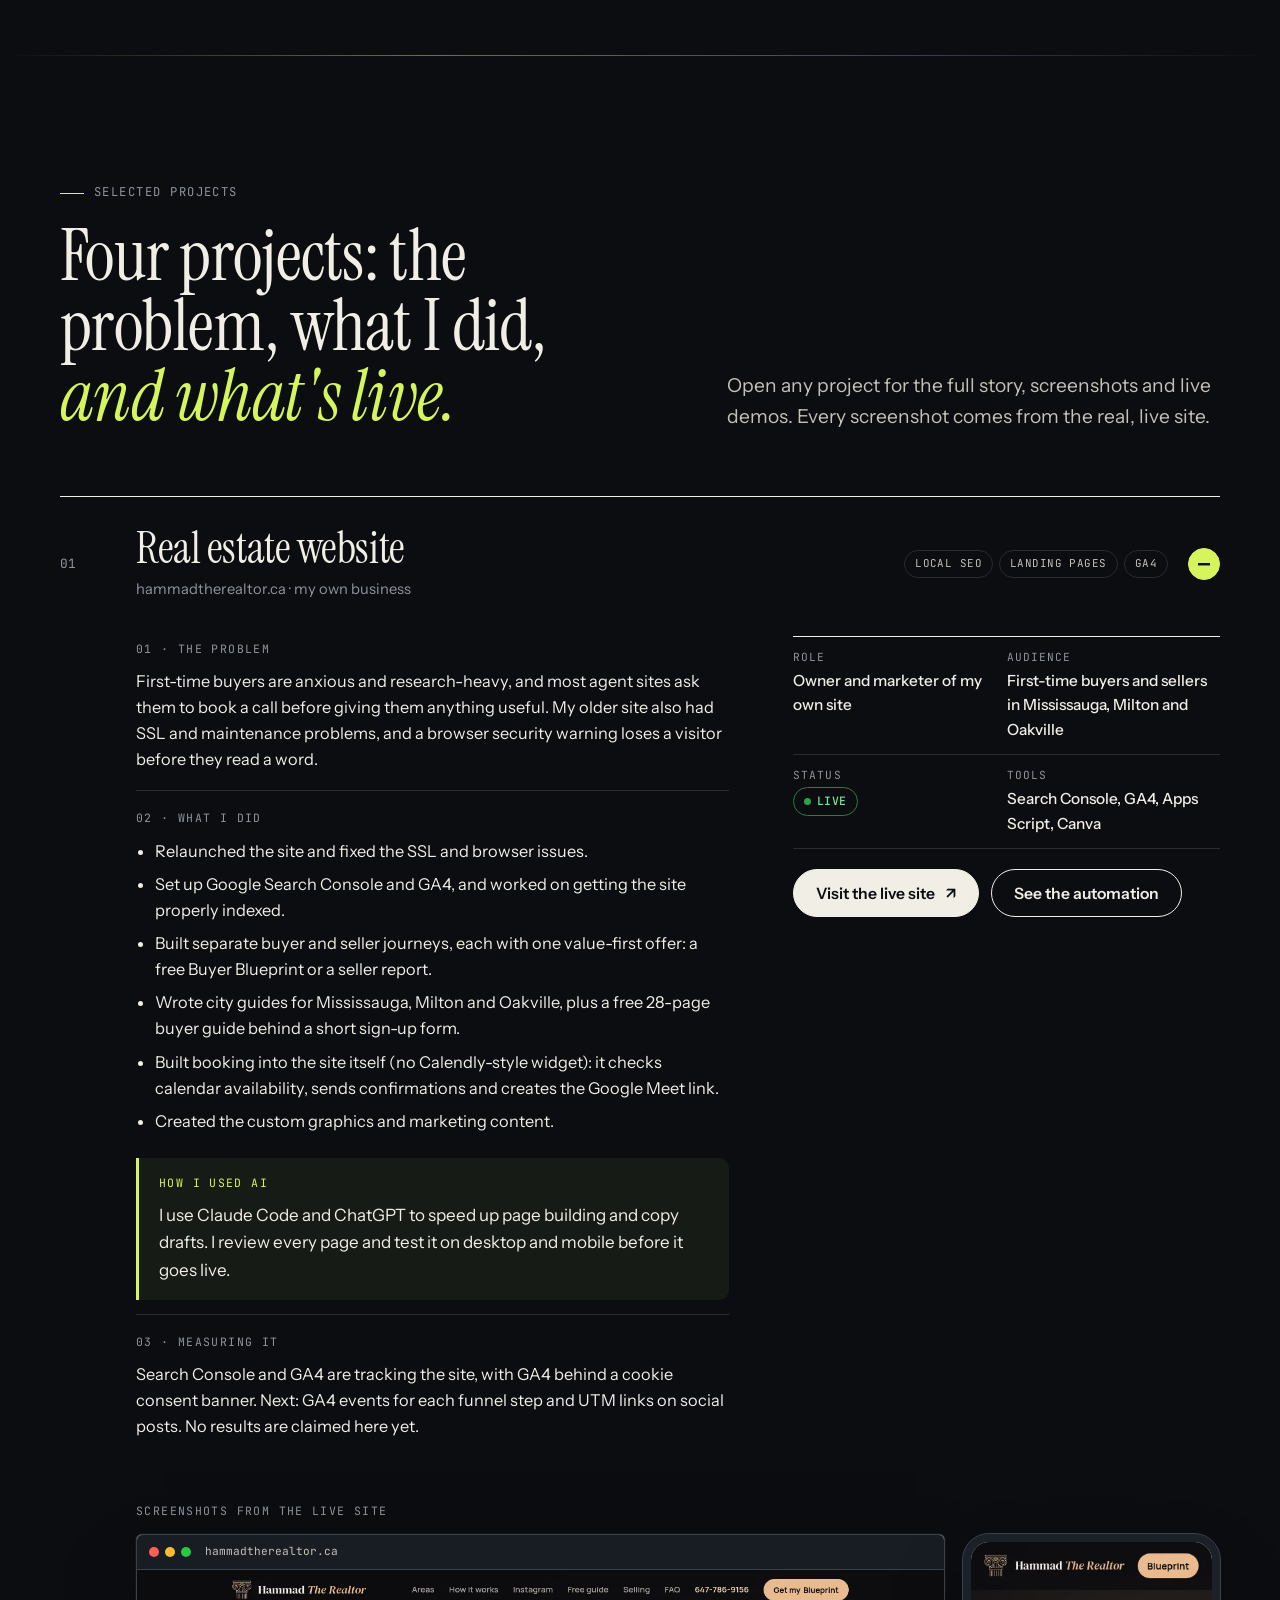
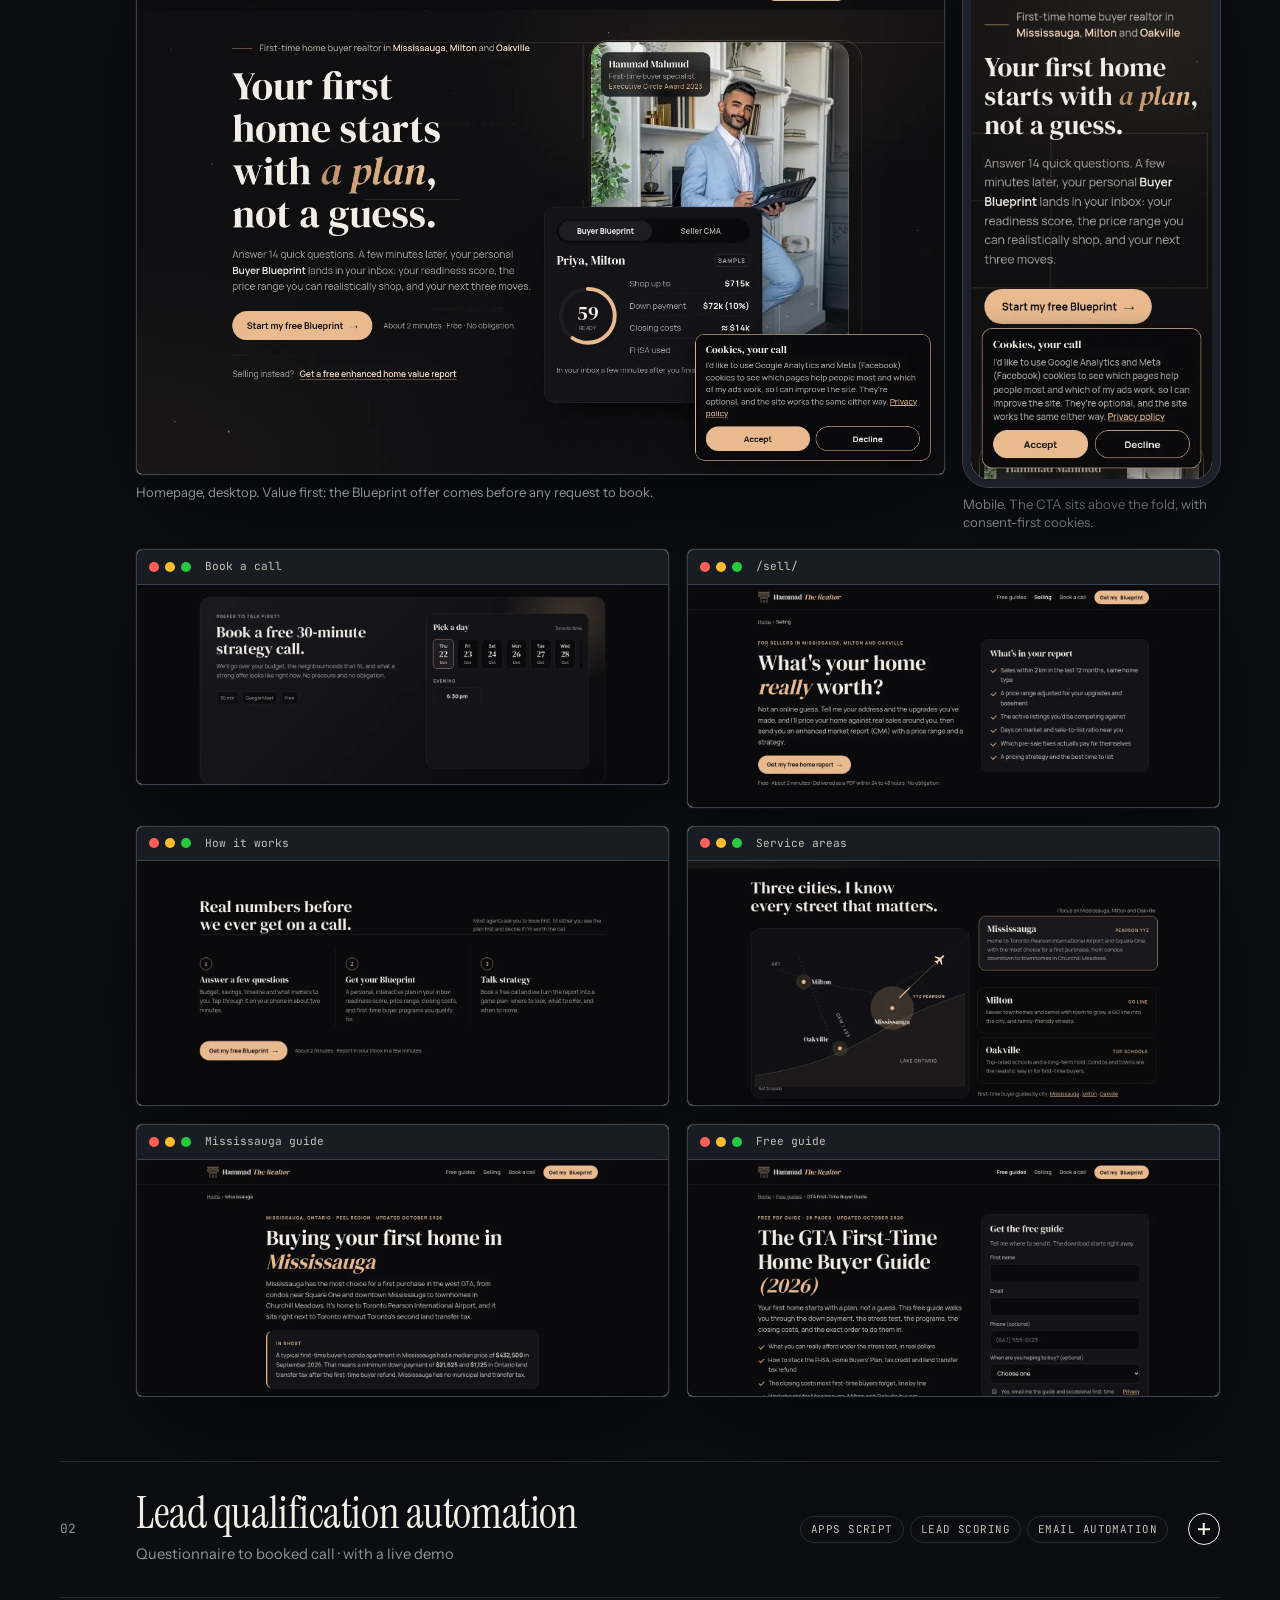
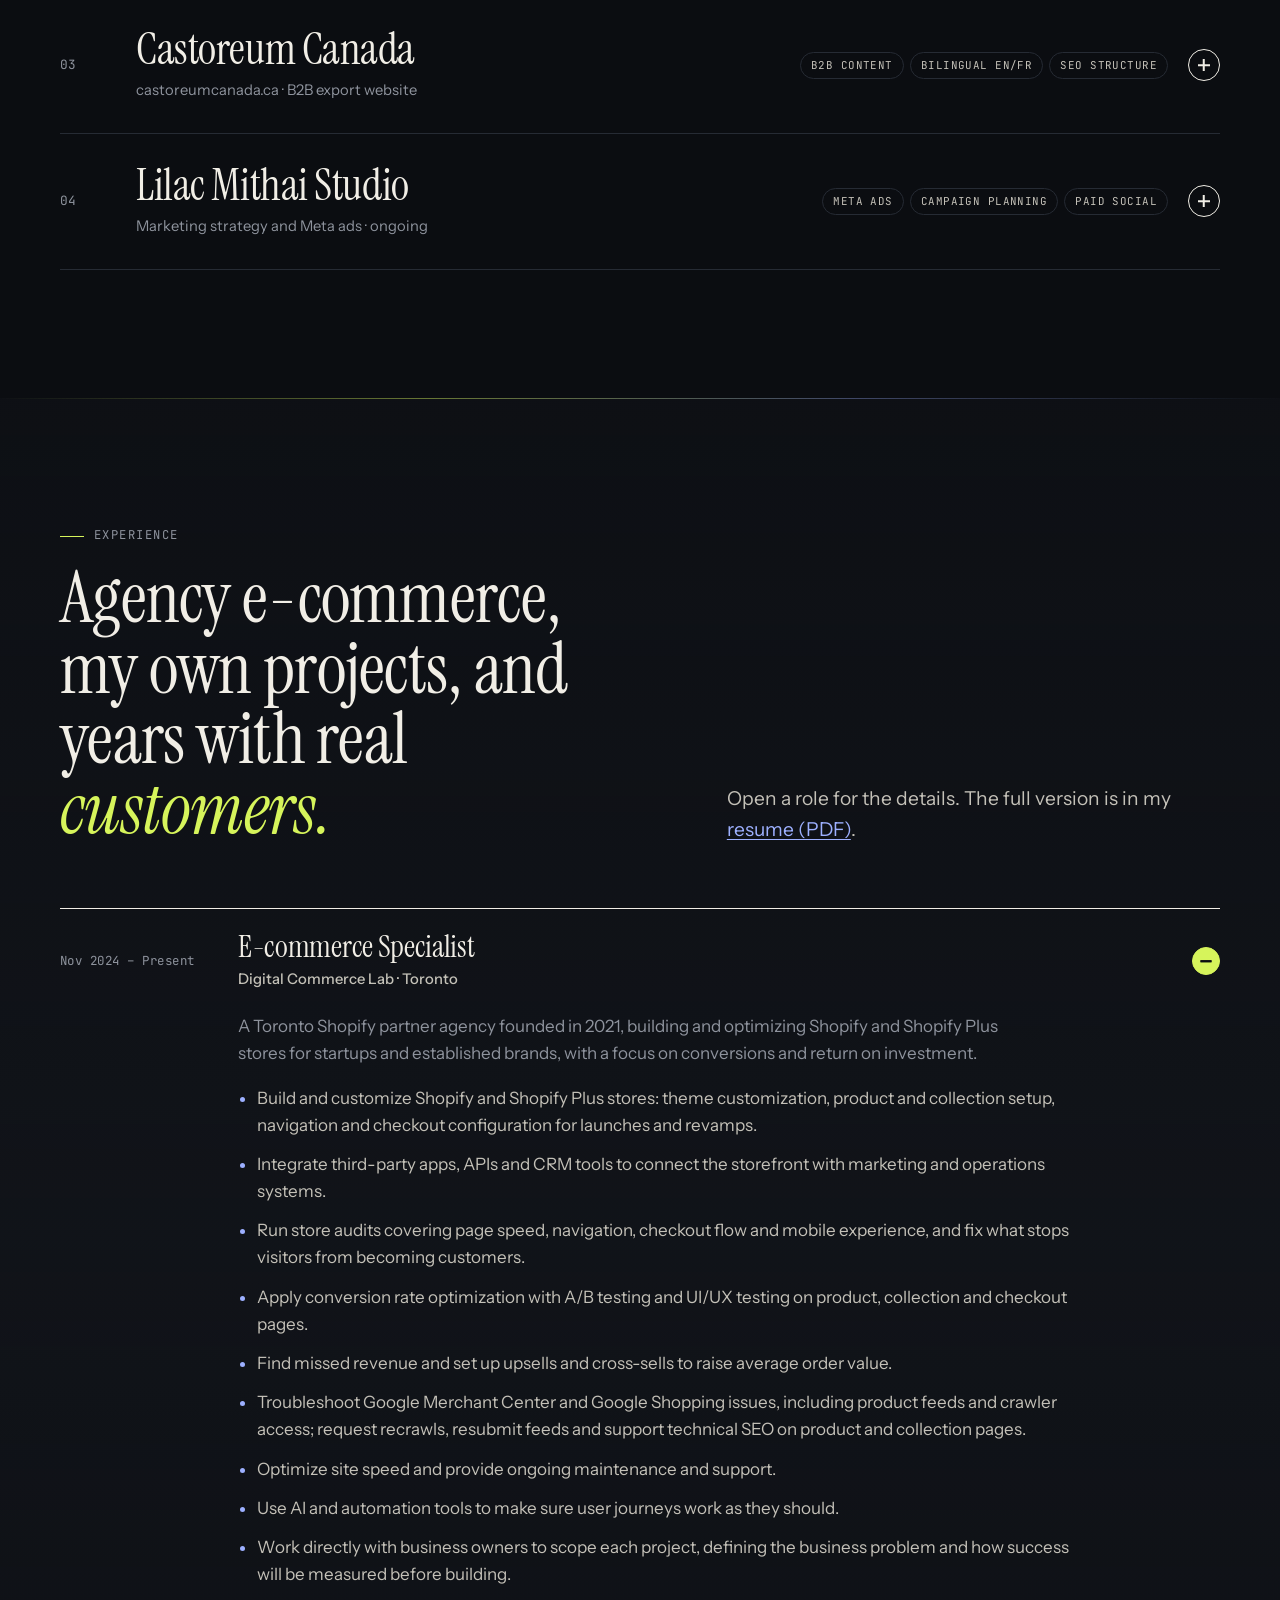
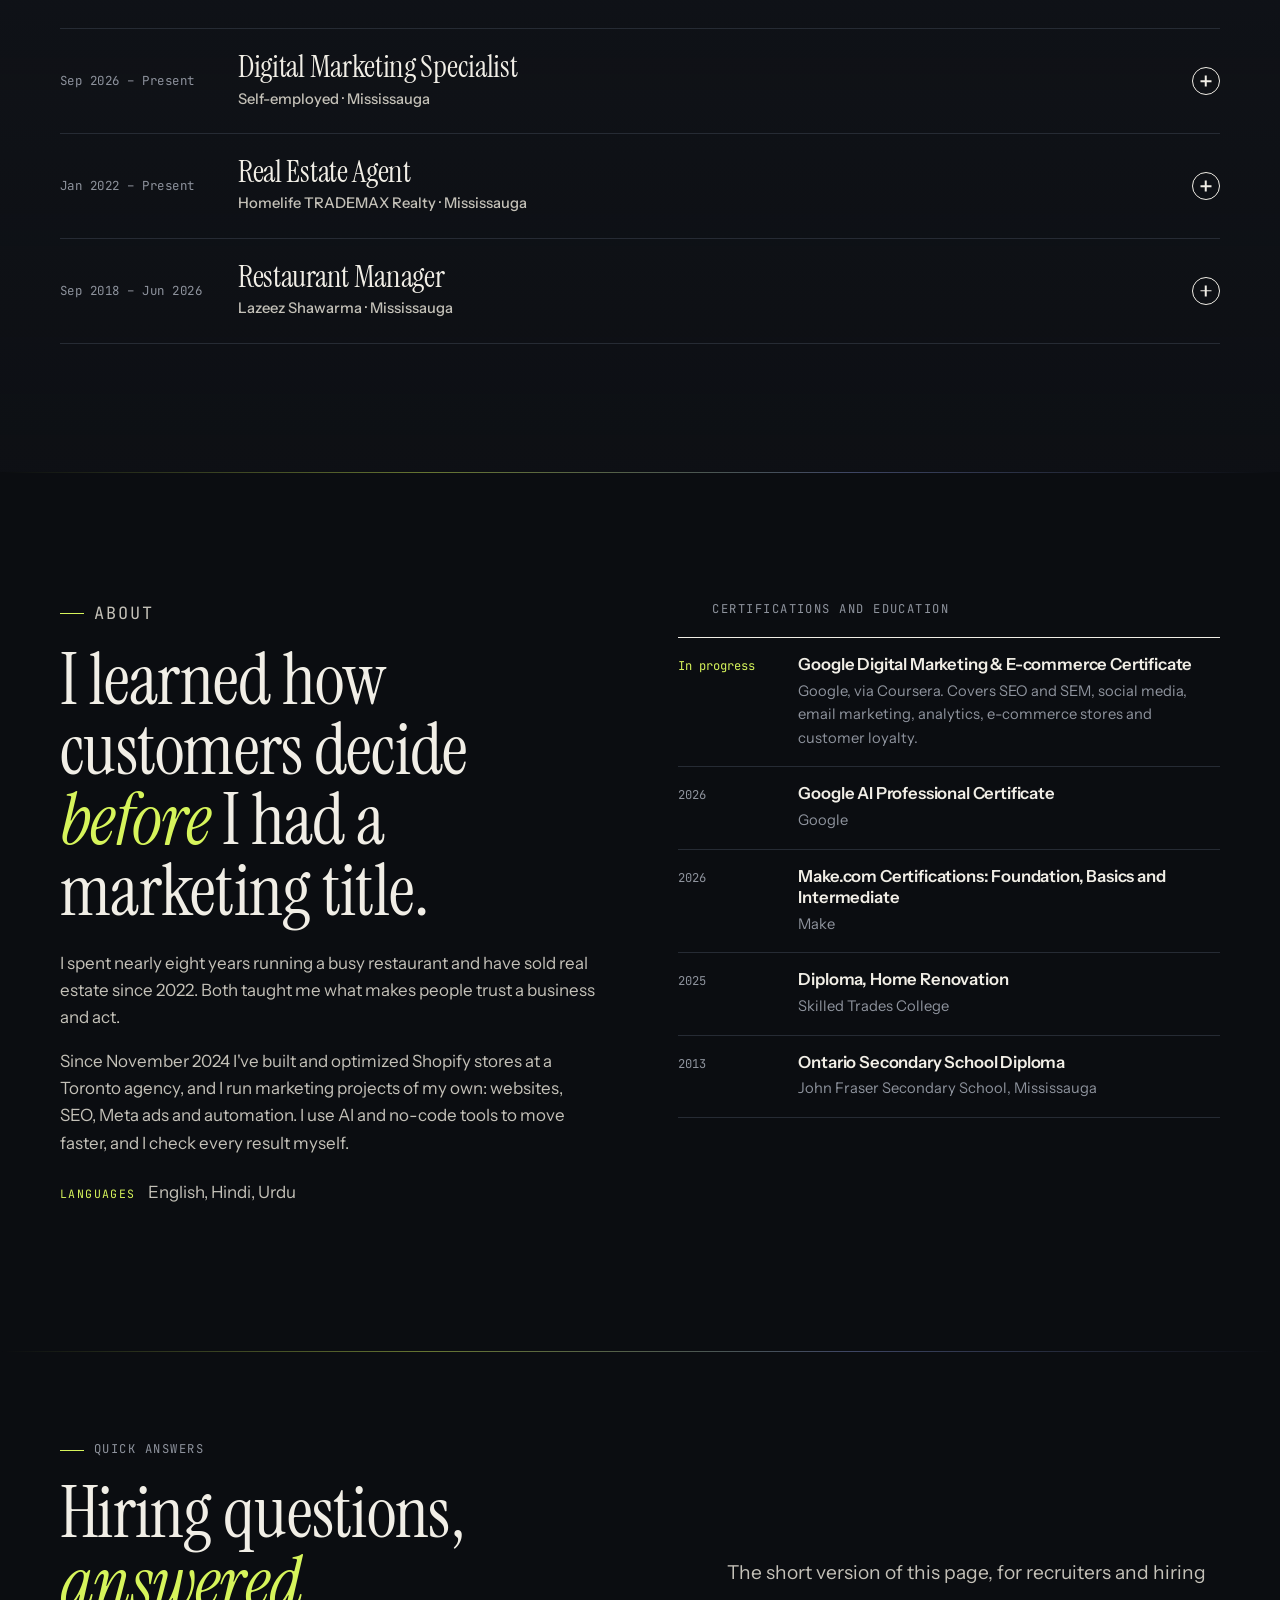
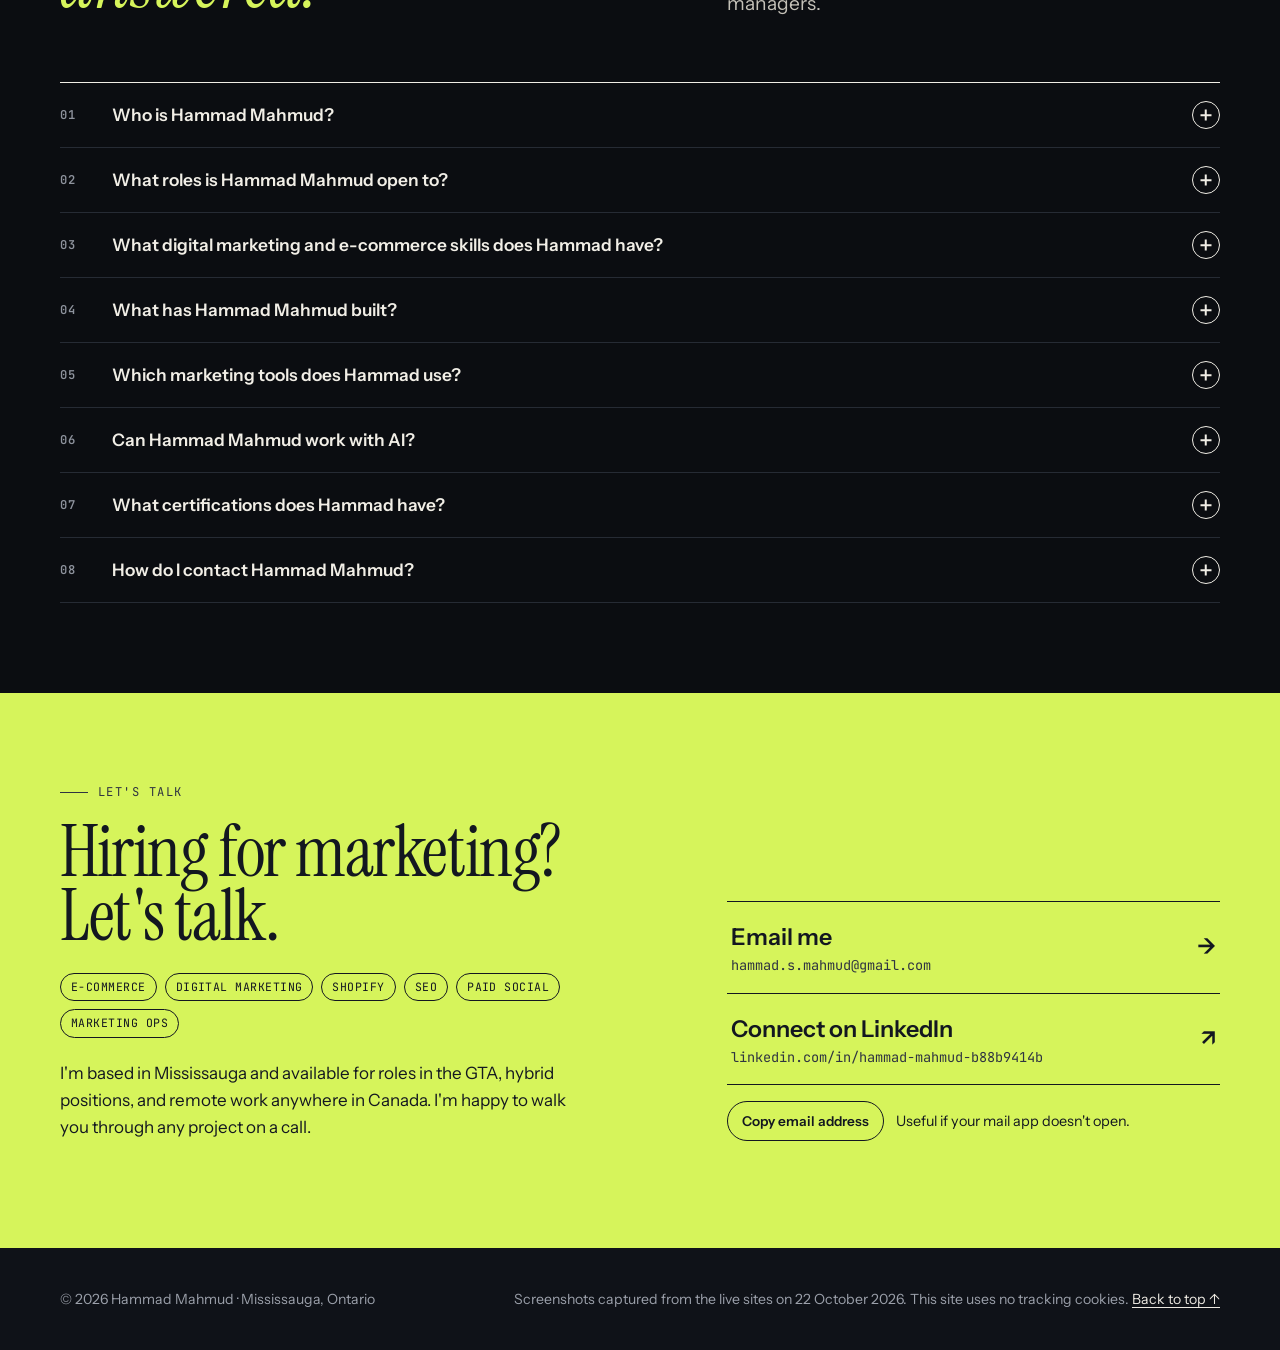
==== commit e94c44f4: "Simplify portfolio around the new resume - 60-second summary with four real facts up top - Searchabl" ====
--- a/index.html
+++ b/index.html
@@ -3,9 +3,9 @@
 <head>
   <meta charset="utf-8">
   <meta name="viewport" content="width=device-width, initial-scale=1, viewport-fit=cover">
-  <title>Hammad Mahmud | Digital Marketer in Mississauga, Ontario</title>
-  <meta name="description" content="Hammad Mahmud is an entry-level digital marketer in Mississauga, Ontario. Live case studies in SEO, Meta ads, websites and lead automation. Open to GTA roles.">
-  <meta name="keywords" content="Hammad Mahmud, digital marketer Mississauga, entry-level digital marketing, junior SEO specialist, social media coordinator, content marketing coordinator, Meta ads, local SEO, marketing automation, Google Apps Script, GA4, Google Search Console, GTA marketing jobs, Toronto">
+  <title>Hammad Mahmud | Digital Marketer &amp; E-commerce Specialist, Mississauga</title>
+  <meta name="description" content="Hammad Mahmud is a digital marketer and e-commerce specialist in Mississauga, Ontario: Shopify, CRO, SEO, Meta ads and automation. Live projects inside.">
+  <meta name="keywords" content="Hammad Mahmud, digital marketer Mississauga, e-commerce specialist, Shopify specialist, Shopify Plus, conversion rate optimization, Google Merchant Center, SEO, Meta ads, paid social, marketing automation, GTA marketing jobs, Toronto">
   <meta name="author" content="Hammad Mahmud">
   <meta name="robots" content="index, follow, max-image-preview:large, max-snippet:-1, max-video-preview:-1">
   <meta name="google-site-verification" content="cia-jHE49JhCeLa-fbFLzSrs0pumeXP6BhFBEa2ZiNI">
@@ -26,16 +26,16 @@
   <meta property="profile:last_name" content="Mahmud">
   <meta property="og:locale" content="en_CA">
   <meta property="og:site_name" content="Hammad Mahmud, Digital Marketer">
-  <meta property="og:title" content="Hammad Mahmud | Digital Marketer in Mississauga, Ontario">
-  <meta property="og:description" content="Live case studies in SEO, Meta ads, websites and lead automation from an entry-level digital marketer in Mississauga. Open to GTA, hybrid and remote roles.">
+  <meta property="og:title" content="Hammad Mahmud | Digital Marketer &amp; E-commerce Specialist, Mississauga">
+  <meta property="og:description" content="Shopify, CRO, SEO, Meta ads and automation from a digital marketer and e-commerce specialist in Mississauga. Live projects, skills and experience.">
   <meta property="og:url" content="https://hammad-mahmud.pages.dev/">
   <meta property="og:image" content="https://hammad-mahmud.pages.dev/assets/og-image.png">
   <meta property="og:image:width" content="1200">
   <meta property="og:image:height" content="630">
   <meta property="og:image:alt" content="Hammad Mahmud, digital marketer in Mississauga, Ontario">
   <meta name="twitter:card" content="summary_large_image">
-  <meta name="twitter:title" content="Hammad Mahmud | Digital Marketer in Mississauga, Ontario">
-  <meta name="twitter:description" content="Live case studies in SEO, Meta ads, websites and lead automation from an entry-level digital marketer in Mississauga.">
+  <meta name="twitter:title" content="Hammad Mahmud | Digital Marketer &amp; E-commerce Specialist, Mississauga">
+  <meta name="twitter:description" content="Shopify, CRO, SEO, Meta ads and automation from a digital marketer and e-commerce specialist in Mississauga.">
   <meta name="twitter:image" content="https://hammad-mahmud.pages.dev/assets/og-image.png">
   <meta name="twitter:image:alt" content="Hammad Mahmud, digital marketer in Mississauga, Ontario">
 
@@ -55,293 +55,400 @@
   <script>document.documentElement.classList.remove('no-js');</script>
   <script type="application/ld+json">
 {
- "@context": "https://schema.org",
- "@graph": [
-  {
-   "@type": "WebSite",
-   "@id": "https://hammad-mahmud.pages.dev/#website",
-   "url": "https://hammad-mahmud.pages.dev/",
-   "name": "Hammad Mahmud, Digital Marketer",
-   "inLanguage": "en-CA",
-   "publisher": {
-    "@id": "https://hammad-mahmud.pages.dev/#person"
-   }
-  },
-  {
-   "@type": "ProfilePage",
-   "@id": "https://hammad-mahmud.pages.dev/#profile",
-   "url": "https://hammad-mahmud.pages.dev/",
-   "name": "Hammad Mahmud | Digital Marketer in Mississauga, Ontario",
-   "isPartOf": {
-    "@id": "https://hammad-mahmud.pages.dev/#website"
-   },
-   "about": {
-    "@id": "https://hammad-mahmud.pages.dev/#person"
-   },
-   "mainEntity": {
-    "@id": "https://hammad-mahmud.pages.dev/#person"
-   },
-   "inLanguage": "en-CA",
-   "dateModified": "2026-10-22",
-   "primaryImageOfPage": {
-    "@type": "ImageObject",
-    "url": "https://hammad-mahmud.pages.dev/assets/og-image.png"
-   },
-   "speakable": {
-    "@type": "SpeakableSpecification",
-    "cssSelector": [
-     ".faq__a",
-     ".glance"
-    ]
-   },
-   "hasPart": [
+  "@context": "https://schema.org",
+  "@graph": [
     {
-     "@id": "https://hammad-mahmud.pages.dev/#project-realestate"
+      "@type": "WebSite",
+      "@id": "https://hammad-mahmud.pages.dev/#website",
+      "url": "https://hammad-mahmud.pages.dev/",
+      "name": "Hammad Mahmud, Digital Marketer",
+      "inLanguage": "en-CA",
+      "publisher": {
+        "@id": "https://hammad-mahmud.pages.dev/#person"
+      }
     },
     {
-     "@id": "https://hammad-mahmud.pages.dev/#project-castoreum"
+      "@type": "ProfilePage",
+      "@id": "https://hammad-mahmud.pages.dev/#profile",
+      "url": "https://hammad-mahmud.pages.dev/",
+      "name": "Hammad Mahmud | Digital Marketer & E-commerce Specialist, Mississauga",
+      "isPartOf": {
+        "@id": "https://hammad-mahmud.pages.dev/#website"
+      },
+      "about": {
+        "@id": "https://hammad-mahmud.pages.dev/#person"
+      },
+      "mainEntity": {
+        "@id": "https://hammad-mahmud.pages.dev/#person"
+      },
+      "inLanguage": "en-CA",
+      "dateModified": "2026-10-31",
+      "primaryImageOfPage": {
+        "@type": "ImageObject",
+        "url": "https://hammad-mahmud.pages.dev/assets/og-image.png"
+      },
+      "speakable": {
+        "@type": "SpeakableSpecification",
+        "cssSelector": [
+          ".faq__a",
+          ".summary"
+        ]
+      },
+      "hasPart": [
+        {
+          "@id": "https://hammad-mahmud.pages.dev/#project-realestate"
+        },
+        {
+          "@id": "https://hammad-mahmud.pages.dev/#project-automation"
+        },
+        {
+          "@id": "https://hammad-mahmud.pages.dev/#project-castoreum"
+        },
+        {
+          "@id": "https://hammad-mahmud.pages.dev/#project-lilac"
+        }
+      ]
     },
     {
-     "@id": "https://hammad-mahmud.pages.dev/#project-lilac"
-    }
-   ]
-  },
-  {
-   "@type": "Person",
-   "@id": "https://hammad-mahmud.pages.dev/#person",
-   "name": "Hammad Mahmud",
-   "givenName": "Hammad",
-   "familyName": "Mahmud",
-   "jobTitle": "Digital Marketer",
-   "description": "Hammad Mahmud is an entry-level digital marketer based in Mississauga, Ontario, Canada. He builds websites, SEO-focused content, social creative and lead automation, and he runs Meta ads for a luxury dessert studio. Before moving into marketing he worked as a real estate agent and owned a Lazeez Shawarma franchise, which is where he learned how customers decide.",
-   "image": {
-    "@type": "ImageObject",
-    "url": "https://hammad-mahmud.pages.dev/assets/img/hammad-headshot.webp",
-    "caption": "Hammad Mahmud"
-   },
-   "url": "https://hammad-mahmud.pages.dev/",
-   "email": "mailto:hammad.s.mahmud@gmail.com",
-   "address": {
-    "@type": "PostalAddress",
-    "addressLocality": "Mississauga",
-    "addressRegion": "ON",
-    "addressCountry": "CA"
-   },
-   "homeLocation": {
-    "@type": "City",
-    "name": "Mississauga",
-    "containedInPlace": {
-     "@type": "AdministrativeArea",
-     "name": "Ontario, Canada"
-    }
-   },
-   "sameAs": [
-    "https://www.linkedin.com/in/hammad-mahmud-b88b9414b",
-    "https://hammadtherealtor.ca/"
-   ],
-   "knowsLanguage": "en",
-   "knowsAbout": [
-    "Digital marketing",
-    "Search engine optimization (SEO)",
-    "Local SEO",
-    "Search engine marketing (SEM)",
-    "Answer engine optimization (AEO)",
-    "Generative engine optimization (GEO)",
-    "Content marketing",
-    "Copywriting",
-    "Social media marketing",
-    "Meta ads",
-    "Facebook and Instagram advertising",
-    "Lead generation",
-    "Landing pages",
-    "Customer journey design",
-    "Marketing automation",
-    "Google Apps Script",
-    "Make (automation)",
-    "Google Analytics 4",
-    "Google Search Console",
-    "Google Sheets",
-    "Large language models",
-    "Claude Code",
-    "Real estate marketing",
-    "B2B marketing"
-   ],
-   "hasOccupation": {
-    "@type": "Occupation",
-    "name": "Digital Marketer",
-    "occupationLocation": {
-     "@type": "City",
-     "name": "Mississauga, Ontario"
-    },
-    "skills": "SEO, local SEO, content marketing, copywriting, social media, Meta ads, lead generation, landing pages, marketing automation, GA4, Google Search Console"
-   },
-   "hasCredential": [
-    {
-     "@type": "EducationalOccupationalCredential",
-     "name": "Google AI Professional Certificate",
-     "credentialCategory": "certificate",
-     "recognizedBy": {
-      "@type": "Organization",
-      "name": "Google"
-     },
-     "dateCreated": "2026-09"
+      "@type": "Person",
+      "@id": "https://hammad-mahmud.pages.dev/#person",
+      "name": "Hammad Mahmud",
+      "givenName": "Hammad",
+      "familyName": "Mahmud",
+      "jobTitle": [
+        "E-commerce Specialist",
+        "Digital Marketer"
+      ],
+      "description": "Hammad Mahmud is a digital marketer and e-commerce specialist based in Mississauga, Ontario, Canada. Since November 2024 he has worked as an E-commerce Specialist at Digital Commerce Lab, a Toronto Shopify partner agency, building and optimizing Shopify and Shopify Plus stores. He also runs his own marketing projects: websites, SEO, Meta ads and lead automation. He has been a real estate agent since 2022 and managed a high-volume Lazeez Shawarma restaurant from 2018 to 2026.",
+      "image": {
+        "@type": "ImageObject",
+        "url": "https://hammad-mahmud.pages.dev/assets/img/hammad-headshot.webp",
+        "caption": "Hammad Mahmud"
+      },
+      "url": "https://hammad-mahmud.pages.dev/",
+      "email": "mailto:hammad.s.mahmud@gmail.com",
+      "address": {
+        "@type": "PostalAddress",
+        "addressLocality": "Mississauga",
+        "addressRegion": "ON",
+        "addressCountry": "CA"
+      },
+      "homeLocation": {
+        "@type": "City",
+        "name": "Mississauga",
+        "containedInPlace": {
+          "@type": "AdministrativeArea",
+          "name": "Ontario, Canada"
+        }
+      },
+      "sameAs": [
+        "https://www.linkedin.com/in/hammad-mahmud-b88b9414b",
+        "https://hammadtherealtor.ca/"
+      ],
+      "knowsLanguage": [
+        "en",
+        "hi",
+        "ur"
+      ],
+      "knowsAbout": [
+        "E-commerce",
+        "Shopify",
+        "Shopify Plus",
+        "Conversion rate optimization (CRO)",
+        "A/B testing",
+        "UI/UX testing",
+        "Google Merchant Center",
+        "Google Shopping",
+        "Product feeds",
+        "Technical SEO",
+        "Digital marketing",
+        "Search engine optimization (SEO)",
+        "Local SEO",
+        "Search engine marketing (SEM)",
+        "Answer engine optimization (AEO)",
+        "Generative engine optimization (GEO)",
+        "Content marketing",
+        "Copywriting",
+        "Social media marketing",
+        "Meta ads",
+        "Facebook and Instagram advertising",
+        "Lead generation",
+        "Landing pages",
+        "Customer journey design",
+        "Marketing automation",
+        "Google Apps Script",
+        "Make (automation)",
+        "Google Analytics 4",
+        "Google Search Console",
+        "Google Sheets",
+        "Large language models",
+        "Claude Code",
+        "Real estate marketing",
+        "B2B marketing",
+        "Theme customization",
+        "Product and collection setup",
+        "Checkout configuration",
+        "Third-party apps and API integrations",
+        "Store audits",
+        "Upsells and cross-sells",
+        "Average order value",
+        "E-commerce merchandising",
+        "Marketplaces",
+        "Direct to consumer (D2C)",
+        "B2B e-commerce",
+        "Order fulfillment",
+        "Order delivery",
+        "Retail management",
+        "Sales",
+        "Keyword research",
+        "Content optimization",
+        "On-page SEO",
+        "Information architecture",
+        "Google Ads",
+        "PPC",
+        "Bilingual EN/FR content",
+        "Paid social",
+        "Meta ads (Facebook and Instagram)",
+        "Performance marketing",
+        "Social media strategy",
+        "Social media management",
+        "Social media campaigns",
+        "Social media content",
+        "Online advertising",
+        "Paid media",
+        "Media planning",
+        "Advertising campaigns",
+        "Target audience",
+        "Persona development",
+        "Customer engagement",
+        "Driving engagement",
+        "Content creation",
+        "Branding",
+        "Lead magnets"
+      ],
+      "hasOccupation": [
+        {
+          "@type": "Occupation",
+          "name": "E-commerce Specialist",
+          "occupationLocation": {
+            "@type": "City",
+            "name": "Toronto"
+          },
+          "skills": "Shopify, Shopify Plus, CRO, A/B testing, Google Merchant Center, technical SEO, app and API integrations"
+        },
+        {
+          "@type": "Occupation",
+          "name": "Digital Marketer",
+          "occupationLocation": {
+            "@type": "City",
+            "name": "Mississauga"
+          },
+          "skills": "SEO, Meta ads, paid social, content marketing, email marketing, marketing automation, Google Analytics"
+        }
+      ],
+      "hasCredential": [
+        {
+          "@type": "EducationalOccupationalCredential",
+          "name": "Google AI Professional Certificate",
+          "credentialCategory": "Professional certificate",
+          "recognizedBy": {
+            "@type": "Organization",
+            "name": "Google"
+          },
+          "dateCreated": "2026"
+        },
+        {
+          "@type": "EducationalOccupationalCredential",
+          "name": "Make.com Certifications: Foundation, Basics and Intermediate",
+          "credentialCategory": "Certification",
+          "recognizedBy": {
+            "@type": "Organization",
+            "name": "Make"
+          },
+          "dateCreated": "2026"
+        },
+        {
+          "@type": "EducationalOccupationalCredential",
+          "name": "Diploma, Home Renovation",
+          "credentialCategory": "Diploma",
+          "recognizedBy": {
+            "@type": "EducationalOrganization",
+            "name": "Skilled Trades College"
+          },
+          "dateCreated": "2025"
+        }
+      ],
+      "worksFor": {
+        "@type": "Organization",
+        "name": "Digital Commerce Lab",
+        "address": {
+          "@type": "PostalAddress",
+          "addressLocality": "Toronto",
+          "addressRegion": "ON",
+          "addressCountry": "CA"
+        }
+      },
+      "award": "Royal LePage Executive Circle Award (2023)",
+      "alumniOf": [
+        {
+          "@type": "EducationalOrganization",
+          "name": "Skilled Trades College"
+        },
+        {
+          "@type": "HighSchool",
+          "name": "John Fraser Secondary School"
+        }
+      ]
     },
     {
-     "@type": "EducationalOccupationalCredential",
-     "name": "Make Intermediate badge",
-     "credentialCategory": "badge",
-     "recognizedBy": {
-      "@type": "Organization",
-      "name": "Make"
-     },
-     "dateCreated": "2026-10"
-    }
-   ]
-  },
-  {
-   "@type": "ItemList",
-   "@id": "https://hammad-mahmud.pages.dev/#work",
-   "name": "Marketing projects by Hammad Mahmud",
-   "itemListElement": [
-    {
-     "@type": "ListItem",
-     "position": 1,
-     "item": {
-      "@type": "WebSite",
-      "@id": "https://hammad-mahmud.pages.dev/#project-realestate",
-      "name": "Hammad Mahmud Real Estate (hammadtherealtor.ca)",
-      "url": "https://hammadtherealtor.ca/",
-      "creator": {
-       "@id": "https://hammad-mahmud.pages.dev/#person"
-      },
-      "description": "Real estate website for first-time buyers and sellers in Mississauga, Milton and Oakville, with a Buyer Blueprint lead questionnaire, built-in booking, city guides and a free buyer guide.",
-      "inLanguage": "en-CA"
-     }
+      "@type": "ItemList",
+      "@id": "https://hammad-mahmud.pages.dev/#work",
+      "name": "Marketing projects by Hammad Mahmud",
+      "itemListElement": [
+        {
+          "@type": "ListItem",
+          "position": 1,
+          "item": {
+            "@type": "WebSite",
+            "@id": "https://hammad-mahmud.pages.dev/#project-realestate",
+            "name": "Hammad Mahmud Real Estate (hammadtherealtor.ca)",
+            "url": "https://hammadtherealtor.ca/",
+            "creator": {
+              "@id": "https://hammad-mahmud.pages.dev/#person"
+            },
+            "description": "Real estate website for first-time buyers and sellers in Mississauga, Milton and Oakville, with a Buyer Blueprint lead questionnaire, built-in booking, city guides and a free buyer guide.",
+            "inLanguage": "en-CA"
+          }
+        },
+        {
+          "@type": "ListItem",
+          "position": 2,
+          "item": {
+            "@type": "CreativeWork",
+            "@id": "https://hammad-mahmud.pages.dev/#project-automation",
+            "name": "Lead qualification automation: questionnaire to booked call",
+            "creator": {
+              "@id": "https://hammad-mahmud.pages.dev/#person"
+            },
+            "description": "Google Apps Script workflow that turns a buyer questionnaire into a personalized Buyer Blueprint PDF, scores lead readiness, emails the result, enables on-site booking and logs everything in Google Sheets."
+          }
+        },
+        {
+          "@type": "ListItem",
+          "position": 3,
+          "item": {
+            "@type": "WebSite",
+            "@id": "https://hammad-mahmud.pages.dev/#project-castoreum",
+            "name": "Castoreum Canada (castoreumcanada.ca)",
+            "url": "https://castoreumcanada.ca/",
+            "creator": {
+              "@id": "https://hammad-mahmud.pages.dev/#person"
+            },
+            "description": "Bilingual English and French B2B export website built for Solitaire Globals, a Canadian trading company growing its online presence, with grade pages, an FAQ, an export-route globe and quote and WhatsApp inquiry paths.",
+            "inLanguage": [
+              "en",
+              "fr"
+            ],
+            "sourceOrganization": {
+              "@type": "Organization",
+              "name": "Solitaire Globals"
+            }
+          }
+        },
+        {
+          "@type": "ListItem",
+          "position": 4,
+          "item": {
+            "@type": "CreativeWork",
+            "@id": "https://hammad-mahmud.pages.dev/#project-lilac",
+            "name": "Marketing strategy and Meta ads for Lilac Mithai Studio",
+            "creator": {
+              "@id": "https://hammad-mahmud.pages.dev/#person"
+            },
+            "description": "Ongoing marketing strategy and Meta (Facebook and Instagram) ads for a GTA dessert business, around product launches, Diwali, weddings and birth announcements. Branding and creative are Lilac's own.",
+            "about": {
+              "@type": "Organization",
+              "name": "Lilac Mithai Studio",
+              "sameAs": "https://www.instagram.com/lilac.studioss/"
+            }
+          }
+        }
+      ]
     },
     {
-     "@type": "ListItem",
-     "position": 2,
-     "item": {
-      "@type": "WebSite",
-      "@id": "https://hammad-mahmud.pages.dev/#project-castoreum",
-      "name": "Castoreum Canada (castoreumcanada.ca)",
-      "url": "https://castoreumcanada.ca/",
-      "creator": {
-       "@id": "https://hammad-mahmud.pages.dev/#person"
+      "@type": "FAQPage",
+      "@id": "https://hammad-mahmud.pages.dev/#faq",
+      "isPartOf": {
+        "@id": "https://hammad-mahmud.pages.dev/#website"
       },
-      "description": "Bilingual English and French B2B export website built for Solitaire Globals, a Canadian trading company growing its online presence, with grade pages, an FAQ, an export-route globe and quote and WhatsApp inquiry paths.",
-      "inLanguage": [
-       "en",
-       "fr"
-      ],
-      "sourceOrganization": {
-       "@type": "Organization",
-       "name": "Solitaire Globals"
-      }
-     }
-    },
-    {
-     "@type": "ListItem",
-     "position": 3,
-     "item": {
-      "@type": "CreativeWork",
-      "@id": "https://hammad-mahmud.pages.dev/#project-lilac",
-      "name": "Marketing strategy and Meta ads for Lilac Mithai Studio",
-      "creator": {
-       "@id": "https://hammad-mahmud.pages.dev/#person"
-      },
-      "description": "Ongoing marketing strategy and Meta (Facebook and Instagram) ads for product launches and events like Diwali, for a luxury dessert business in the GTA. Branding and creative are Lilac's own.",
-      "about": {
-       "@type": "Organization",
-       "name": "Lilac Mithai Studio",
-       "sameAs": "https://www.instagram.com/lilac.studioss/"
-      }
-     }
+      "mainEntity": [
+        {
+          "@type": "Question",
+          "name": "Who is Hammad Mahmud?",
+          "acceptedAnswer": {
+            "@type": "Answer",
+            "text": "Hammad Mahmud is a digital marketer and e-commerce specialist based in Mississauga, Ontario, Canada. Since November 2024 he has worked as an E-commerce Specialist at Digital Commerce Lab, a Toronto Shopify partner agency, building and optimizing Shopify and Shopify Plus stores. He also runs his own marketing projects: websites, SEO, Meta ads and lead automation. He has been a real estate agent since 2022 and managed a high-volume Lazeez Shawarma restaurant from 2018 to 2026."
+          }
+        },
+        {
+          "@type": "Question",
+          "name": "What roles is Hammad Mahmud open to?",
+          "acceptedAnswer": {
+            "@type": "Answer",
+            "text": "Digital marketing, e-commerce, Shopify, SEO, paid social and marketing operations roles in Mississauga and Toronto, on-site across the GTA, hybrid, or remote anywhere in Canada."
+          }
+        },
+        {
+          "@type": "Question",
+          "name": "What digital marketing and e-commerce skills does Hammad have?",
+          "acceptedAnswer": {
+            "@type": "Answer",
+            "text": "Shopify and Shopify Plus store builds, conversion rate optimization, A/B and UI/UX testing, Google Merchant Center and Google Shopping, technical and local SEO, SEM and Google Ads, paid social and Meta ads, social media strategy, content marketing and copywriting, email marketing and automation, CRM, Google Analytics, marketing analytics and reporting, and marketing automation with Make and Google Apps Script."
+          }
+        },
+        {
+          "@type": "Question",
+          "name": "What has Hammad Mahmud built?",
+          "acceptedAnswer": {
+            "@type": "Answer",
+            "text": "Three live projects. hammadtherealtor.ca, his real estate website, has a Buyer Blueprint questionnaire with automated lead scoring, a built-in booking system and city guides for Mississauga, Milton and Oakville. castoreumcanada.ca is a bilingual English and French B2B export website he built for Solitaire Globals, a Canadian trading company. For Lilac Mithai Studio, a dessert business in the GTA, he plans the marketing strategy and runs Meta ads for launches and events like Diwali, weddings and birth announcements."
+          }
+        },
+        {
+          "@type": "Question",
+          "name": "Which marketing tools does Hammad use?",
+          "acceptedAnswer": {
+            "@type": "Answer",
+            "text": "Shopify and Shopify Plus, Google Merchant Center, Google Search Console, Google Analytics 4, Google Ads, Meta ads, Canva, CapCut, WordPress and website builders, Make, Google Apps Script, Google Sheets, ChatGPT, Claude, Claude Code, Gemini and Google AI Studio."
+          }
+        },
+        {
+          "@type": "Question",
+          "name": "Can Hammad Mahmud work with AI?",
+          "acceptedAnswer": {
+            "@type": "Answer",
+            "text": "Yes. He works with all the major large language models, including ChatGPT, Claude and Gemini, and uses Claude Code to build and update web pages, scripts and automations. He checks every result himself before it goes live."
+          }
+        },
+        {
+          "@type": "Question",
+          "name": "What certifications does Hammad have?",
+          "acceptedAnswer": {
+            "@type": "Answer",
+            "text": "The Google AI Professional Certificate (2026) and the Make.com Foundation, Basics and Intermediate certifications (2026). He is currently completing the Google Digital Marketing and E-commerce Certificate."
+          }
+        },
+        {
+          "@type": "Question",
+          "name": "How do I contact Hammad Mahmud?",
+          "acceptedAnswer": {
+            "@type": "Answer",
+            "text": "Email hammad.s.mahmud@gmail.com or connect on LinkedIn at linkedin.com/in/hammad-mahmud-b88b9414b. His resume is available as a PDF on this site."
+          }
+        }
+      ]
     }
-   ]
-  },
-  {
-   "@type": "FAQPage",
-   "@id": "https://hammad-mahmud.pages.dev/#faq",
-   "isPartOf": {
-    "@id": "https://hammad-mahmud.pages.dev/#website"
-   },
-   "mainEntity": [
-    {
-     "@type": "Question",
-     "name": "Who is Hammad Mahmud?",
-     "acceptedAnswer": {
-      "@type": "Answer",
-      "text": "Hammad Mahmud is an entry-level digital marketer based in Mississauga, Ontario, Canada. He builds websites, SEO-focused content, social creative and lead automation, and he runs Meta ads for a luxury dessert studio. Before moving into marketing he worked as a real estate agent and owned a Lazeez Shawarma franchise, which is where he learned how customers decide."
-     }
-    },
-    {
-     "@type": "Question",
-     "name": "What marketing jobs is Hammad Mahmud looking for?",
-     "acceptedAnswer": {
-      "@type": "Answer",
-      "text": "He is open to Digital Marketing Specialist (junior), Social Media Coordinator, Content Marketing Coordinator, E-commerce Coordinator, Marketing Assistant, Junior SEO Specialist and Marketing Operations roles in Mississauga and Toronto, hybrid, or remote in Canada."
-     }
-    },
-    {
-     "@type": "Question",
-     "name": "Where can Hammad Mahmud work?",
-     "acceptedAnswer": {
-      "@type": "Answer",
-      "text": "He lives in Mississauga and is available for on-site roles across the Greater Toronto Area (GTA), hybrid positions, and remote work anywhere in Canada. He is available now."
-     }
-    },
-    {
-     "@type": "Question",
-     "name": "What digital marketing skills does Hammad have?",
-     "acceptedAnswer": {
-      "@type": "Answer",
-      "text": "SEO and SEM fundamentals, local SEO and city pages, keyword-focused content, copywriting and editing, social media, Meta ads, lead generation, landing pages and customer journey design. On the operations side he builds lead capture and qualification, email workflows, booking journeys, spreadsheet tracking and workflow automation, and he tracks results in Google Search Console and GA4."
-     }
-    },
-    {
-     "@type": "Question",
-     "name": "What has Hammad Mahmud built?",
-     "acceptedAnswer": {
-      "@type": "Answer",
-      "text": "Three live projects. hammadtherealtor.ca, his real estate website, has a Buyer Blueprint questionnaire, a built-in booking system and city guides for Mississauga, Milton and Oakville. castoreumcanada.ca is a bilingual English and French B2B export website he built for Solitaire Globals, a Canadian trading company growing its online presence. For Lilac Mithai Studio, a luxury dessert business in the GTA, he plans the marketing strategy and runs Meta ads for product launches and events like Diwali."
-     }
-    },
-    {
-     "@type": "Question",
-     "name": "Which marketing tools does Hammad use?",
-     "acceptedAnswer": {
-      "@type": "Answer",
-      "text": "Google Search Console, Google Analytics 4, Google Sheets, Google Apps Script, Make, Google AI Studio, ChatGPT, Claude and Claude Code. He is also learning Google Ads, Meta Business Suite, Canva, CapCut and Shopify."
-     }
-    },
-    {
-     "@type": "Question",
-     "name": "Can Hammad Mahmud work with AI?",
-     "acceptedAnswer": {
-      "@type": "Answer",
-      "text": "Yes. He works with all the major large language models, including ChatGPT, Claude and Gemini, and uses Claude Code to build and update web pages, scripts and automations. He checks every result himself before it goes live."
-     }
-    },
-    {
-     "@type": "Question",
-     "name": "What marketing certifications does Hammad have?",
-     "acceptedAnswer": {
-      "@type": "Answer",
-      "text": "He completed the Google AI Professional Certificate in September 2026 and earned the Make Intermediate badge in October 2026. He is working through the Google Digital Marketing and E-commerce Certificate and has finished 2 of its 7 courses."
-     }
-    },
-    {
-     "@type": "Question",
-     "name": "How do I contact Hammad Mahmud?",
-     "acceptedAnswer": {
-      "@type": "Answer",
-      "text": "Email hammad.s.mahmud@gmail.com or connect on LinkedIn at linkedin.com/in/hammad-mahmud-b88b9414b. His one-page resume is available as a PDF on this site."
-     }
-    }
-   ]
-  }
- ]
+  ]
 }
   </script>
 </head>
@@ -359,12 +466,11 @@
     </a>
     <nav class="nav" id="site-nav" aria-label="Main">
       <ul>
-        <li><a href="#case-realestate">Work</a></li>
-        <li><a href="#automation">Automation</a></li>
+        <li><a href="#summary">Summary</a></li>
         <li><a href="#skills">Skills</a></li>
-        <li><a href="#learning">Learning</a></li>
+        <li><a href="#work">Work</a></li>
         <li><a href="#experience">Experience</a></li>
-        <li><a href="#resume">Resume</a></li>
+        <li><a href="#about">About</a></li>
       </ul>
     </nav>
     <a class="nav-cta" href="#contact">Let's talk <span aria-hidden="true">→</span></a>
@@ -376,12 +482,11 @@
 
 <div class="mmenu" id="mobile-menu" aria-label="Menu" role="dialog" aria-modal="true" hidden>
   <ol>
-    <li><a href="#case-realestate">Work</a></li>
-    <li><a href="#automation">Automation</a></li>
+    <li><a href="#summary">Summary</a></li>
     <li><a href="#skills">Skills</a></li>
-    <li><a href="#learning">Learning</a></li>
+    <li><a href="#work">Work</a></li>
     <li><a href="#experience">Experience</a></li>
-    <li><a href="#resume">Resume</a></li>
+    <li><a href="#about">About</a></li>
     <li><a href="#contact">Contact</a></li>
   </ol>
   <div class="mmenu__foot">
@@ -402,16 +507,16 @@
 
     <div class="wrap cine__grid">
       <div data-depth="8">
-        <p class="cine__eyebrow">Digital marketer <span>Mississauga, Ontario</span><span>Open to entry-level roles</span></p>
+        <p class="cine__eyebrow">Digital marketer <span>E-commerce specialist</span><span>Mississauga, Ontario</span></p>
         <h1 class="cine__name" id="hero-title"><span class="visually-hidden">Hammad Mahmud, digital marketer in Mississauga, Ontario</span>
           <span class="row" aria-hidden="true" data-split>Hammad</span>
           <span class="row row--ghost" aria-hidden="true" data-split>Mahmud</span>
         </h1>
         <p class="cine__type"><span class="visually-hidden">I get businesses found, understood, contacted and booked.</span><span aria-hidden="true">I get businesses <span class="typed" id="typed">found.</span><span class="caret"></span></span></p>
-        <p class="cine__lede">I build websites, SEO-focused content, social creative and lead automation that turn interest into action. Everything here is real work, live on the web.</p>
+        <p class="cine__lede">I build and optimize Shopify stores at a Toronto agency, and I run SEO, Meta ads and automation projects of my own. Everything here is real work, live on the web.</p>
         <div class="cine__ctas">
-          <a class="btn btn--lime magnetic" href="#case-realestate">Explore my work <span class="arrow" aria-hidden="true">→</span></a>
-          <a class="btn btn--glass magnetic" href="#resume">View resume</a>
+          <a class="btn btn--lime magnetic" href="#work">See my work <span class="arrow" aria-hidden="true">→</span></a>
+          <a class="btn btn--glass magnetic" href="assets/Hammad-Mahmud-Resume.pdf" target="_blank" rel="noopener">View resume</a>
         </div>
       </div>
 
@@ -419,7 +524,7 @@
         <div class="portrait__glow"></div>
         <div class="portrait__ring"></div>
         <img src="assets/img/hammad-cutout.webp" alt="" width="376" height="604" fetchpriority="high">
-        <figcaption class="portrait__tags"><span>Websites</span><span>SEO</span><span>Meta ads</span><span>Automation</span></figcaption>
+        <figcaption class="portrait__tags"><span>Shopify</span><span>SEO</span><span>Meta ads</span><span>Automation</span></figcaption>
       </figure>
     </div>
 
@@ -427,46 +532,142 @@
       <div class="wrap">
         <div class="avail">
           <img src="assets/img/hammad-headshot.webp" alt="Hammad Mahmud, digital marketer in Mississauga" width="44" height="44">
-          <p><b>Available now</b>GTA on-site, hybrid, or remote in Canada</p>
+          <p><b>Open to new roles</b>GTA on-site, hybrid, or remote in Canada</p>
         </div>
         <div class="cine__links">
           <a href="https://www.linkedin.com/in/hammad-mahmud-b88b9414b" target="_blank" rel="noopener">LinkedIn ↗</a>
           <a href="assets/Hammad-Mahmud-Resume.pdf" target="_blank" rel="noopener">Resume PDF ↗</a>
           <a href="#contact">Email</a>
         </div>
-        <a class="scroll-cue" href="#glance"><i aria-hidden="true"></i>Scroll</a>
+        <a class="scroll-cue" href="#summary"><i aria-hidden="true"></i>Scroll</a>
       </div>
     </div>
   </section>
 
-  <section class="glance" id="glance" aria-label="Hammad at a glance">
-    <dl class="wrap">
-      <div class="glance__item"><dt>Shipped</dt><dd>Two live websites, a buyer lead-qualification workflow, a custom booking flow, and Meta ads for a luxury dessert studio.</dd></div>
-      <div class="glance__item"><dt>Tools</dt><dd>Search Console, GA4, Google Sheets, Apps Script, Make, Google AI Studio, ChatGPT, Claude.</dd></div>
-      <div class="glance__item"><dt>Learning</dt><dd>Google Digital Marketing &amp; E-commerce Certificate (2 of 7 courses). Google AI Professional Certificate.</dd></div>
-      <div class="glance__item"><dt>Seeking</dt><dd>Entry-level digital marketing, content, social, e-commerce or marketing ops roles.</dd></div>
-    </dl>
+  <!-- ============ 60-SECOND SUMMARY ============ -->
+  <section class="summary" id="summary" aria-labelledby="summary-title">
+    <div class="wrap">
+      <div class="summary__head">
+        <p class="eyebrow">60-second summary</p>
+        <h2 class="summary__title" id="summary-title">Digital marketer and e-commerce specialist, with years of real customers behind it.</h2>
+      </div>
+      <ul class="stats">
+        <li class="stat"><p class="stat__n"><b data-count="2" data-suffix="+">2+</b><span>years</span></p><p>E-commerce Specialist at Digital Commerce Lab, a Toronto Shopify partner agency, since November 2024.</p></li>
+        <li class="stat"><p class="stat__n"><b data-count="3">3</b><span>live projects</span></p><p>A real estate site with lead automation, a bilingual B2B export site, and Meta ads for a GTA dessert brand.</p></li>
+        <li class="stat"><p class="stat__n"><b data-count="15">15</b><span>person team</span></p><p>Managed a high-volume restaurant for nearly eight years, with full P&amp;L responsibility.</p></li>
+        <li class="stat"><p class="stat__n"><b data-count="2023">2023</b><span>award</span></p><p>Royal LePage Executive Circle Award, earned as a real estate agent.</p></li>
+      </ul>
+      <p class="summary__strong"><span>Strongest in</span> Shopify and Shopify Plus · CRO and A/B testing · Google Merchant Center and SEO · Meta ads · Marketing automation</p>
+    </div>
   </section>
 
-  <!-- ============ CASE A: REAL ESTATE ============ -->
-  <article class="cin case" id="case-realestate" aria-labelledby="case-re-title">
-    <div class="sbg" aria-hidden="true"><img src="assets/img/work/re-hero.webp" alt="" loading="lazy" decoding="async" data-par></div>
-    <div class="ghost" aria-hidden="true"><span data-drift>Case 01</span></div>
+  <!-- ============ SKILLS ============ -->
+  <section class="cin section section--tight" id="skills" aria-labelledby="skills-title">
     <div class="wrap">
-      <div class="case__head">
+      <div class="section-head">
         <div>
-          <p class="eyebrow">Featured project</p>
-          <h2 class="case__title" id="case-re-title">Hammad Mahmud <em class="hl">Real Estate</em></h2>
-        </div>
-        <dl class="case__facts">
-          <div><dt>Role</dt><dd>Owner and marketer of my own site</dd></div>
-          <div><dt>Status</dt><dd><span class="chip chip--live">Live</span></dd></div>
-          <div><dt>Audience</dt><dd>First-time buyers and sellers in Mississauga, Milton, Oakville</dd></div>
-          <div><dt>Site</dt><dd><a href="https://hammadtherealtor.ca/" target="_blank" rel="noopener">hammadtherealtor.ca ↗</a></dd></div>
-        </dl>
-      </div>
-
-      <div class="shots">
+          <p class="eyebrow">Skills</p>
+          <h2 class="section-title" id="skills-title">What I can do, <em class="hl">at a glance.</em></h2>
+        </div>
+        <p class="lede">From my agency work, my own projects and the Google Digital Marketing &amp; E-commerce Certificate. Search for a skill, or pick an area.</p>
+      </div>
+      <div class="sk-tools">
+        <label class="sk-search">
+          <span class="visually-hidden">Search skills</span>
+          <svg viewBox="0 0 24 24" aria-hidden="true"><circle cx="11" cy="11" r="7"/><path d="M20 20l-3.5-3.5"/></svg>
+          <input type="search" id="sk-q" placeholder="Try Shopify, SEO or A/B testing" autocomplete="off" spellcheck="false">
+        </label>
+        <div class="sk-filters" role="group" aria-label="Filter skills by area"><button type="button" data-area="all" aria-pressed="true">All <span>108</span></button><button type="button" data-area="ecom" aria-pressed="false">E-commerce and Shopify <span>20</span></button><button type="button" data-area="seo" aria-pressed="false">SEO and search <span>12</span></button><button type="button" data-area="paid" aria-pressed="false">Paid and social media <span>15</span></button><button type="button" data-area="content" aria-pressed="false">Content, brand and email <span>16</span></button><button type="button" data-area="data" aria-pressed="false">Analytics, CRO and UX <span>20</span></button><button type="button" data-area="auto" aria-pressed="false">Automation, AI and web <span>14</span></button><button type="button" data-area="biz" aria-pressed="false">Business and leadership <span>11</span></button></div>
+      </div>
+      <p class="sk-status" id="sk-status" role="status" aria-live="polite"></p>
+      <div class="sk-grid">
+        <article class="sk-group" data-area="ecom">
+          <h3>E-commerce and Shopify</h3>
+          <ul class="sk-chips"><li>Shopify</li><li>Shopify Plus</li><li>Theme customization</li><li>Product and collection setup</li><li>Checkout configuration</li><li>Third-party apps and API integrations</li><li>Store audits</li><li>Upsells and cross-sells</li><li>Average order value</li><li>E-commerce merchandising</li><li>Google Merchant Center</li><li>Google Shopping</li><li>Product feeds</li><li>Marketplaces</li><li>Direct to consumer (D2C)</li><li>B2B e-commerce</li><li>Order fulfillment</li><li>Order delivery</li><li>Retail management</li><li>Sales</li></ul>
+          <button type="button" class="sk-more" aria-expanded="false" data-total="20">Show all 20</button>
+          <p class="sk-where">Where it shows: <a href="#experience">Digital Commerce Lab</a>, <a href="#case-castoreum">Castoreum Canada</a></p>
+        </article>
+        <article class="sk-group" data-area="seo">
+          <h3>SEO and search</h3>
+          <ul class="sk-chips"><li>Search engine optimization (SEO)</li><li>Technical SEO</li><li>Local SEO</li><li>Keyword research</li><li>Content optimization</li><li>On-page SEO</li><li>Information architecture</li><li>Google Search Console</li><li>Search engine marketing (SEM)</li><li>Google Ads</li><li>PPC</li><li>Bilingual EN/FR content</li></ul>
+          <button type="button" class="sk-more" aria-expanded="false" data-total="12">Show all 12</button>
+          <p class="sk-where">Where it shows: <a href="#case-realestate">Real estate site</a>, <a href="#case-castoreum">Castoreum Canada</a></p>
+        </article>
+        <article class="sk-group" data-area="paid">
+          <h3>Paid and social media</h3>
+          <ul class="sk-chips"><li>Paid social</li><li>Meta ads (Facebook and Instagram)</li><li>Performance marketing</li><li>Social media strategy</li><li>Social media management</li><li>Social media campaigns</li><li>Social media content</li><li>Online advertising</li><li>Paid media</li><li>Media planning</li><li>Advertising campaigns</li><li>Target audience</li><li>Persona development</li><li>Customer engagement</li><li>Driving engagement</li></ul>
+          <button type="button" class="sk-more" aria-expanded="false" data-total="15">Show all 15</button>
+          <p class="sk-where">Where it shows: <a href="#case-lilac">Lilac Mithai Studio</a>, <a href="#case-realestate">Real estate site</a></p>
+        </article>
+        <article class="sk-group" data-area="content">
+          <h3>Content, brand and email</h3>
+          <ul class="sk-chips"><li>Content marketing</li><li>Content creation</li><li>Copywriting</li><li>Branding</li><li>Landing pages</li><li>Lead magnets</li><li>Email marketing</li><li>Email automation</li><li>Campaign planning</li><li>Campaign management</li><li>CRM</li><li>Customer relationship management</li><li>Customer retention</li><li>Loyalty programs</li><li>Canva</li><li>CapCut</li></ul>
+          <button type="button" class="sk-more" aria-expanded="false" data-total="16">Show all 16</button>
+          <p class="sk-where">Where it shows: <a href="#case-realestate">Real estate site</a>, <a href="#automation">Lead automation</a></p>
+        </article>
+        <article class="sk-group" data-area="data">
+          <h3>Analytics, CRO and UX</h3>
+          <ul class="sk-chips"><li>Google Analytics (GA4)</li><li>Marketing analytics</li><li>Web analytics</li><li>Conversion rate optimization (CRO)</li><li>A/B testing</li><li>UI/UX testing</li><li>Page speed and performance</li><li>Key performance indicators (KPIs)</li><li>Return on investment (ROI)</li><li>Performance measurement</li><li>Performance reporting</li><li>Dashboard creation</li><li>Pivot tables and charts</li><li>Data storytelling</li><li>Data-driven decision-making</li><li>Marketing budgets</li><li>Market research</li><li>Trend analysis</li><li>Journey mapping</li><li>Customer experience</li></ul>
+          <button type="button" class="sk-more" aria-expanded="false" data-total="20">Show all 20</button>
+          <p class="sk-where">Where it shows: <a href="#experience">Digital Commerce Lab</a>, <a href="#work">Both live sites</a></p>
+        </article>
+        <article class="sk-group" data-area="auto">
+          <h3>Automation, AI and web</h3>
+          <ul class="sk-chips"><li>Marketing automation</li><li>Make</li><li>Google Apps Script</li><li>Google Sheets</li><li>Lead capture</li><li>Lead scoring and qualification</li><li>Booking flows</li><li>WordPress and website builders</li><li>Claude Code</li><li>ChatGPT</li><li>Claude</li><li>Gemini</li><li>Google AI Studio</li><li>Information privacy and PII</li></ul>
+          <button type="button" class="sk-more" aria-expanded="false" data-total="14">Show all 14</button>
+          <p class="sk-where">Where it shows: <a href="#automation">Lead automation</a>, <a href="#case-realestate">Real estate site</a></p>
+        </article>
+        <article class="sk-group" data-area="biz">
+          <h3>Business and leadership</h3>
+          <ul class="sk-chips"><li>Agency and client management</li><li>Project scoping</li><li>Team management and leadership</li><li>Hiring and training</li><li>Business operations</li><li>P&amp;L and budgeting</li><li>Inventory and suppliers</li><li>Stakeholder communication</li><li>Relationship management</li><li>Customer service</li><li>Negotiation and deadlines</li></ul>
+          <button type="button" class="sk-more" aria-expanded="false" data-total="11">Show all 11</button>
+          <p class="sk-where">Where it shows: <a href="#experience">Experience</a></p>
+        </article>
+      </div>
+    </div>
+  </section>
+
+  <!-- ============ WORK ============ -->
+  <section class="cin section" id="work" aria-labelledby="work-title">
+    <div class="wrap">
+      <div class="section-head">
+        <div>
+          <p class="eyebrow">Selected projects</p>
+          <h2 class="section-title" id="work-title">Four projects: the problem, what I did, <em class="hl">and what's live.</em></h2>
+        </div>
+        <p class="lede">Open any project for the full story, screenshots and live demos. Every screenshot comes from the real, live site.</p>
+      </div>
+      <div class="projs">
+        <details class="proj" id="case-realestate" open>
+          <summary>
+            <span class="proj__n">01</span>
+            <span class="proj__t"><h3 class="proj__title">Real estate website</h3><span class="proj__sub">hammadtherealtor.ca · my own business</span></span>
+            <span class="proj__tags"><span class="chip">Local SEO</span><span class="chip">Landing pages</span><span class="chip">GA4</span></span>
+            <span class="plus" aria-hidden="true"></span>
+          </summary>
+          <div class="proj__body">
+            <div class="proj__grid">
+              <div class="proj__story">
+              <div class="pstep"><p class="pstep__k">01 · The problem</p><p>First-time buyers are anxious and research-heavy, and most agent sites ask them to book a call before giving them anything useful. My older site also had SSL and maintenance problems, and a browser security warning loses a visitor before they read a word.</p></div>
+              <div class="pstep"><p class="pstep__k">02 · What I did</p><ul><li>Relaunched the site and fixed the SSL and browser issues.</li><li>Set up Google Search Console and GA4, and worked on getting the site properly indexed.</li><li>Built separate buyer and seller journeys, each with one value-first offer: a free Buyer Blueprint or a seller report.</li><li>Wrote city guides for Mississauga, Milton and Oakville, plus a free 28-page buyer guide behind a short sign-up form.</li><li>Built booking into the site itself (no Calendly-style widget): it checks calendar availability, sends confirmations and creates the Google Meet link.</li><li>Created the custom graphics and marketing content.</li></ul></div>
+              <aside class="pai"><p class="pai__k">How I used AI</p><p>I use Claude Code and ChatGPT to speed up page building and copy drafts. I review every page and test it on desktop and mobile before it goes live.</p></aside>
+              <div class="pstep"><p class="pstep__k">03 · Measuring it</p><p>Search Console and GA4 are tracking the site, with GA4 behind a cookie consent banner. Next: GA4 events for each funnel step and UTM links on social posts. No results are claimed here yet.</p></div>
+              </div>
+              <aside class="proj__side">
+                <dl class="case__facts">
+                  <div><dt>Role</dt><dd>Owner and marketer of my own site</dd></div>
+                  <div><dt>Audience</dt><dd>First-time buyers and sellers in Mississauga, Milton and Oakville</dd></div>
+                  <div><dt>Status</dt><dd><span class="chip chip--live">Live</span></dd></div>
+                  <div><dt>Tools</dt><dd>Search Console, GA4, Apps Script, Canva</dd></div>
+                </dl>
+                <div class="case__links">
+                  <a class="btn btn--primary" href="https://hammadtherealtor.ca/" target="_blank" rel="noopener">Visit the live site <span class="arrow" aria-hidden="true">↗</span></a>
+                  <a class="btn btn--ghost" href="#automation" data-open="automation">See the automation</a>
+                </div>
+              </aside>
+            </div>
+            <p class="proj__label">Screenshots from the live site</p>
+            <div class="shots">
         <figure class="shot shot--main">
           <button type="button" class="shot__btn" data-lightbox="re" data-live="1" data-src="assets/img/work/re-hero.webp" data-caption="Homepage, desktop. The hero promises a free Buyer Blueprint before asking for a call. The sample card's readiness meter fills up to 82, as on the live site. Captured 22 October 2026.">
             <div class="browser"><div class="browser__bar"><i></i><i></i><i></i><span class="browser__url">hammadtherealtor.ca</span></div>
@@ -537,333 +738,34 @@
           </button>
         </figure>
       </div>
-
-      <div class="case__body">
-        <div class="case__summary">
-          <p class="pull">First-time buyers are anxious and research-heavy. Most agent sites ask them to book a call before giving them anything useful.</p>
-          <p>My site turns that around. Visitors get real numbers first: a personalized Buyer Blueprint, a free guide, city pages and straight answers. The call comes once they trust the process.</p>
-          <div class="tag-row" aria-label="Skills demonstrated">
-            <span class="chip">Landing pages</span><span class="chip">Customer journey</span><span class="chip">Local SEO</span><span class="chip">Search Console</span><span class="chip">GA4</span><span class="chip">Copywriting</span><span class="chip">Graphic design</span><span class="chip">Lead generation</span>
           </div>
-          <div class="case__links">
-            <a class="btn btn--primary" href="https://hammadtherealtor.ca/" target="_blank" rel="noopener">Visit the live site <span class="arrow" aria-hidden="true">↗</span></a>
-            <a class="btn btn--ghost" href="#automation">See the automation</a>
-          </div>
-        </div>
-
-        <div class="acc">
-          <details open>
-            <summary><span class="index-num">01</span>Business context<span class="plus" aria-hidden="true"></span></summary>
-            <div class="acc__content">
-              <p>I'm a real estate salesperson serving first-time buyers and sellers in Mississauga, Milton and Oakville. The website is my main digital storefront. It needs to earn trust from people who are making the biggest purchase of their lives, often for the first time.</p>
+        </details>
+        <details class="proj" id="automation">
+          <summary>
+            <span class="proj__n">02</span>
+            <span class="proj__t"><h3 class="proj__title">Lead qualification automation</h3><span class="proj__sub">Questionnaire to booked call · with a live demo</span></span>
+            <span class="proj__tags"><span class="chip">Apps Script</span><span class="chip">Lead scoring</span><span class="chip">Email automation</span></span>
+            <span class="plus" aria-hidden="true"></span>
+          </summary>
+          <div class="proj__body">
+            <div class="proj__grid">
+              <div class="proj__story">
+              <div class="pstep"><p class="pstep__k">01 · The problem</p><p>Buyer leads used to arrive as a vague "contact me" message, and every follow-up meant writing a reply by hand. I wanted every buyer to get real value straight away, and my follow-up time to go to the people ready to act.</p></div>
+              <div class="pstep"><p class="pstep__k">02 · What I did</p><ul><li>A short mobile questionnaire collects budget, savings, timeline, property type, area and pre-approval status.</li><li>Google Apps Script cleans each submission and runs the calculations.</li><li>The script fills a branded template with the buyer's own numbers and exports a personalized Buyer Blueprint PDF.</li><li>Each lead gets an internal status (hot, warm, cold or needs work) based on timeline, finances and readiness.</li><li>The Blueprint is emailed automatically, and the buyer can book a call on the site without waiting on me.</li><li>Submissions and bookings are logged in separate Google Sheets, a lightweight CRM.</li></ul></div>
+              <aside class="pai"><p class="pai__k">How I used AI</p><p>ChatGPT, Claude and Google AI Studio helped me write the Blueprint copy and develop the script logic. I tested the output and checked it myself.</p></aside>
+              </div>
+              <aside class="proj__side">
+                <dl class="case__facts">
+                  <div><dt>Role</dt><dd>Designed and built the whole workflow</dd></div>
+                  <div><dt>Used on</dt><dd>hammadtherealtor.ca</dd></div>
+                  <div><dt>Status</dt><dd><span class="chip chip--live">Live</span></dd></div>
+                  <div><dt>Tools</dt><dd>Apps Script, Sheets, Gmail, Calendar, Meet</dd></div>
+                </dl>
+              </aside>
             </div>
-          </details>
-          <details>
-            <summary><span class="index-num">02</span>Problem or opportunity<span class="plus" aria-hidden="true"></span></summary>
-            <div class="acc__content">
-              <ul>
-                <li>An older version of the site had maintenance and SSL problems. A browser security warning loses a visitor before they read a word.</li>
-                <li>The site needed to be properly indexed so it could show up for local first-time buyer searches.</li>
-                <li>Buyers and sellers need different journeys, and both needed a low-pressure next step.</li>
-              </ul>
-            </div>
-          </details>
-          <details>
-            <summary><span class="index-num">03</span>Strategy and implementation<span class="plus" aria-hidden="true"></span></summary>
-            <div class="acc__content">
-              <div class="split-list">
-                <div>
-                  <h3 class="split-h">Visible on the live site today</h3>
-                  <ul>
-                    <li>Separate buyer and seller journeys</li>
-                    <li>Buyer Blueprint and seller report (CMA) calls to action</li>
-                    <li>Built-in consultation booking (30 minutes on Google Meet), with no third-party widget</li>
-                    <li>City guides for Mississauga, Milton and Oakville</li>
-                    <li>Free 28-page buyer guide and a pre-construction guide</li>
-                    <li>FAQ content, Instagram and Facebook links</li>
-                    <li>Consent banner for Google Analytics and Meta cookies</li>
-                  </ul>
-                </div>
-                <div>
-                  <h3 class="split-h">What I personally implemented</h3>
-                  <ul>
-                    <li>Relaunched and improved the older site, fixing its maintenance and SSL issues</li>
-                    <li>Worked on search indexing in Google Search Console, and set up Search Console and GA4 tracking</li>
-                    <li>Created custom graphics and marketing content</li>
-                    <li>Built the buyer questionnaire and the automated, personalized Blueprint PDF</li>
-                    <li>Built the booking system into the site itself, instead of embedding a Calendly-style widget. It reads calendar availability, sends confirmation emails and creates the Google Meet link, so visitors book without leaving the page</li>
-                  </ul>
-                </div>
-              </div>
-              <p class="honesty">The left column describes the site as it is today. It doesn't claim I built every element alone. The right column is the work I did myself.</p>
-            </div>
-          </details>
-          <details>
-            <summary><span class="index-num">04</span>Marketing skills demonstrated<span class="plus" aria-hidden="true"></span></summary>
-            <div class="acc__content">
-              <ul>
-                <li><strong>Customer journey design:</strong> one clear next step for each audience, with free value before the ask.</li>
-                <li><strong>Local SEO:</strong> service-area pages, FAQ content that answers real search questions, and indexing through Search Console.</li>
-                <li><strong>Lead generation:</strong> a gated guide, the Blueprint questionnaire and a seller report offer.</li>
-                <li><strong>Copywriting:</strong> plain-language headlines like "Your first home starts with a plan, not a guess."</li>
-                <li><strong>Privacy-conscious analytics:</strong> optional cookies the visitor can decline.</li>
-              </ul>
-            </div>
-          </details>
-          <details>
-            <summary><span class="index-num">05</span><span>Measurement <span class="chip chip--live" style="margin-left:6px;vertical-align:middle">Tracking live</span></span><span class="plus" aria-hidden="true"></span></summary>
-            <div class="acc__content">
-              <p><strong>In place:</strong> Google Search Console and Google Analytics 4 are set up and tracking the site. GA4 runs behind the cookie consent banner.</p>
-              <ul>
-                <li><strong>Search Console:</strong> I monitor indexing, impressions, clicks and the queries the city pages and FAQ appear for.</li>
-                <li><strong>GA4:</strong> I track traffic sources and how visitors move through the buyer and seller pages.</li>
-              </ul>
-              <p><strong>What I'm building next:</strong></p>
-              <ul>
-                <li>GA4 events for each funnel step: Blueprint started, completed, call booked, and guide downloaded.</li>
-                <li>UTM links on Instagram and Facebook posts, so booked calls can be tied to each channel.</li>
-              </ul>
-              <p class="small muted">Results aren't published here yet.</p>
-            </div>
-          </details>
-        </div>
-      </div>
-    </div>
-  </article>
-
-  <!-- ============ CASE B: CASTOREUM ============ -->
-  <article class="cin case" id="case-castoreum" aria-labelledby="case-ca-title">
-    <div class="sbg" aria-hidden="true"><img src="assets/img/work/ca-gallery.webp" alt="" loading="lazy" decoding="async" data-par></div>
-    <div class="ghost" aria-hidden="true"><span data-drift>Case 02</span></div>
-    <div class="wrap">
-      <div class="case__head">
-        <div>
-          <p class="eyebrow">Featured project</p>
-          <h2 class="case__title" id="case-ca-title">Castoreum Canada <span class="muted" style="font-size:.5em;display:block;margin-top:10px">for Solitaire Globals</span></h2>
-        </div>
-        <dl class="case__facts">
-          <div><dt>Role</dt><dd>Designed and built the website</dd></div>
-          <div><dt>Client</dt><dd>A Canadian trading company</dd></div>
-          <div><dt>Market</dt><dd>B2B fragrance buyers in France, Europe, the UAE, Pakistan and beyond</dd></div>
-          <div><dt>Site</dt><dd><a href="https://castoreumcanada.ca/" target="_blank" rel="noopener">castoreumcanada.ca ↗</a></dd></div>
-        </dl>
-      </div>
-
-      <div class="shots">
-        <figure class="shot shot--main">
-          <button type="button" class="shot__btn" data-lightbox="ca" data-live="1" data-src="assets/img/work/ca-hero.webp" data-caption="Homepage, desktop: specialist positioning, a spec strip (grades, 50 kg minimum, species, origin) and two calls to action (quote and WhatsApp). The pond water behind the hero ripples on its own and follows the cursor, and the beaver dam scene is animated, as on the live site. The cookie banner is hidden here so the scene is visible. Captured 22 October 2026.">
-            <div class="browser"><div class="browser__bar"><i></i><i></i><i></i><span class="browser__url">castoreumcanada.ca</span></div>
-            <div class="live live--water">
-              <img src="assets/img/work/ca-hero.webp" alt="Desktop homepage of castoreumcanada.ca with quote and WhatsApp calls to action" width="1440" height="900" loading="lazy">
-              <canvas class="live__water-cv" aria-hidden="true"></canvas>
-              <img class="live__fg" src="assets/img/work/ca-hero-fg.webp" alt="" width="1440" height="900" loading="lazy">
-              <div class="live__scene" aria-hidden="true"><img src="assets/img/work/ca-scene.webp" alt="" width="1600" height="470" loading="lazy"><svg class="live__scene-svg" viewBox="0 0 1600 470" preserveAspectRatio="xMidYMax slice" xmlns="http://www.w3.org/2000/svg" aria-hidden="true" focusable="false"> <defs><pattern id="dm-hatch" width="6" height="6" patternUnits="userSpaceOnUse" patternTransform="rotate(45)"><rect width="6" height="6" fill="#3d281a"></rect><path d="M0 0V6M3 0V6" stroke="#2a1a10" stroke-width="1.2"></path></pattern></defs> <rect class="shim" style="animation-delay:0.00s" x="1127" y="230" width="132" height="2" rx="1" fill="#ffffff" opacity=".6"></rect> <rect class="shim" style="animation-delay:0.35s" x="1088" y="236" width="200" height="2" rx="1" fill="#ffffff" opacity=".6"></rect> <rect class="shim" style="animation-delay:0.70s" x="1133" y="242" width="125" height="2" rx="1" fill="#ffffff" opacity=".6"></rect> <rect class="shim" style="animation-delay:1.05s" x="1158" y="248" width="66" height="2" rx="1" fill="#ffffff" opacity=".6"></rect> <rect class="shim" style="animation-delay:1.40s" x="1143" y="254" width="129" height="2" rx="1" fill="#ffffff" opacity=".6"></rect> <rect class="shim" style="animation-delay:1.75s" x="1161" y="260" width="35" height="2" rx="1" fill="#ffffff" opacity=".6"></rect> <rect class="shim" style="animation-delay:2.10s" x="1195" y="266" width="27" height="2" rx="1" fill="#ffffff" opacity=".6"></rect> <rect class="shim" style="animation-delay:2.45s" x="1105" y="272" width="115" height="2" rx="1" fill="#ffffff" opacity=".6"></rect> <rect class="shim" style="animation-delay:2.80s" x="1141" y="278" width="153" height="2" rx="1" fill="#ffffff" opacity=".6"></rect> <g transform="translate(0 252)"><g class="swim swim-a"><g class="bob"><path class="wake" d="M30 6 L150 -10 M30 8 L150 26" stroke="#d6eef0" stroke-width="2" stroke-linecap="round" fill="none" opacity=".55"></path><ellipse cx="34" cy="6" rx="44" ry="8" fill="#4a2f1c"></ellipse><ellipse cx="-6" cy="-2" rx="24" ry="15" fill="#5e3c24"></ellipse><circle cx="8" cy="-14" r="5" fill="#4a2f1c"></circle><circle cx="-12" cy="-7" r="2.6" fill="#120b06"></circle><circle cx="-12.8" cy="-7.8" r=".8" fill="#fff"></circle><ellipse cx="-29" cy="-3" rx="5" ry="4" fill="#1a110b"></ellipse><path d="M-27 1 L-44 -2 M-27 3 L-44 5" stroke="#d9c7a8" stroke-width=".8" opacity=".7"></path><path d="M-40 10 Q0 18 70 12" stroke="#d6eef0" stroke-width="1.6" fill="none" opacity=".5"></path></g></g></g> <g transform="translate(0 274)"><g class="swim swim-b"><g class="bob"><path class="wake" d="M30 6 L150 -10 M30 8 L150 26" stroke="#d6eef0" stroke-width="2" stroke-linecap="round" fill="none" opacity=".55"></path><ellipse cx="34" cy="6" rx="44" ry="8" fill="#4a2f1c"></ellipse><ellipse cx="-6" cy="-2" rx="24" ry="15" fill="#5e3c24"></ellipse><circle cx="8" cy="-14" r="5" fill="#4a2f1c"></circle><circle cx="-12" cy="-7" r="2.6" fill="#120b06"></circle><circle cx="-12.8" cy="-7.8" r=".8" fill="#fff"></circle><ellipse cx="-29" cy="-3" rx="5" ry="4" fill="#1a110b"></ellipse><path d="M-27 1 L-44 -2 M-27 3 L-44 5" stroke="#d9c7a8" stroke-width=".8" opacity=".7"></path><path d="M-30 4 L-110 -6" stroke="#6d4a2c" stroke-width="5" stroke-linecap="round"></path><path d="M-80 -3 l-16 -16 M-95 -5 l-6 -20 M-60 0 l-10 -14" stroke="#6d4a2c" stroke-width="3" stroke-linecap="round"></path><g fill="#7da23a"><ellipse cx="-98" cy="-22" rx="8" ry="4" transform="rotate(-40 -98 -22)"></ellipse><ellipse cx="-104" cy="-27" rx="7" ry="3.5" transform="rotate(-70 -104 -27)"></ellipse><ellipse cx="-72" cy="-17" rx="7" ry="3.5" transform="rotate(-30 -72 -17)"></ellipse></g><path d="M-40 10 Q0 18 70 12" stroke="#d6eef0" stroke-width="1.6" fill="none" opacity=".5"></path></g></g></g> <line class="fall" style="animation-delay:-0.24s;animation-duration:1.03s" x1="1016" y1="288" x2="1016" y2="424" stroke="#e4f3f4" stroke-width="2.1" stroke-dasharray="18 22" stroke-linecap="round" opacity=".8"></line> <line class="fall" style="animation-delay:-0.35s;animation-duration:0.82s" x1="1024" y1="288" x2="1025" y2="424" stroke="#e4f3f4" stroke-width="2.4" stroke-dasharray="18 22" stroke-linecap="round" opacity=".8"></line> <line class="fall" style="animation-delay:-0.99s;animation-duration:0.99s" x1="1033" y1="288" x2="1031" y2="424" stroke="#e4f3f4" stroke-width="1.7" stroke-dasharray="18 22" stroke-linecap="round" opacity=".8"></line> <line class="fall" style="animation-delay:-0.14s;animation-duration:1.15s" x1="1041" y1="288" x2="1043" y2="424" stroke="#e4f3f4" stroke-width="2.5" stroke-dasharray="18 22" stroke-linecap="round" opacity=".8"></line> <line class="fall" style="animation-delay:-0.14s;animation-duration:0.98s" x1="1049" y1="288" x2="1047" y2="424" stroke="#e4f3f4" stroke-width="2.7" stroke-dasharray="18 22" stroke-linecap="round" opacity=".8"></line> <line class="fall" style="animation-delay:-0.96s;animation-duration:1.06s" x1="1058" y1="288" x2="1055" y2="424" stroke="#e4f3f4" stroke-width="3.1" stroke-dasharray="18 22" stroke-linecap="round" opacity=".8"></line> <line class="fall" style="animation-delay:-0.23s;animation-duration:1.10s" x1="1066" y1="288" x2="1064" y2="424" stroke="#e4f3f4" stroke-width="3.0" stroke-dasharray="18 22" stroke-linecap="round" opacity=".8"></line> <line class="fall" style="animation-delay:-0.38s;animation-duration:0.85s" x1="1074" y1="288" x2="1075" y2="424" stroke="#e4f3f4" stroke-width="2.3" stroke-dasharray="18 22" stroke-linecap="round" opacity=".8"></line> <line class="fall" style="animation-delay:-0.49s;animation-duration:1.16s" x1="1082" y1="288" x2="1083" y2="424" stroke="#e4f3f4" stroke-width="3.0" stroke-dasharray="18 22" stroke-linecap="round" opacity=".8"></line> <line class="fall" style="animation-delay:-0.78s;animation-duration:0.89s" x1="1091" y1="288" x2="1090" y2="424" stroke="#e4f3f4" stroke-width="1.9" stroke-dasharray="18 22" stroke-linecap="round" opacity=".8"></line> <line class="fall" style="animation-delay:-0.54s;animation-duration:1.03s" x1="1099" y1="288" x2="1099" y2="424" stroke="#e4f3f4" stroke-width="3.3" stroke-dasharray="18 22" stroke-linecap="round" opacity=".8"></line> <line class="fall" style="animation-delay:-0.20s;animation-duration:1.20s" x1="1107" y1="288" x2="1108" y2="424" stroke="#e4f3f4" stroke-width="1.8" stroke-dasharray="18 22" stroke-linecap="round" opacity=".8"></line> <line class="fall" style="animation-delay:-0.98s;animation-duration:1.16s" x1="1116" y1="288" x2="1113" y2="424" stroke="#e4f3f4" stroke-width="2.8" stroke-dasharray="18 22" stroke-linecap="round" opacity=".8"></line> <line class="fall" style="animation-delay:-0.27s;animation-duration:1.00s" x1="1124" y1="288" x2="1122" y2="424" stroke="#e4f3f4" stroke-width="1.7" stroke-dasharray="18 22" stroke-linecap="round" opacity=".8"></line> <ellipse class="foam" style="animation-delay:-0.8s" cx="1111" cy="426" rx="24" ry="6" fill="#e4f3f4" opacity=".55"></ellipse> <ellipse class="foam" style="animation-delay:-0.2s" cx="1047" cy="426" rx="19" ry="6" fill="#e4f3f4" opacity=".55"></ellipse> <ellipse class="foam" style="animation-delay:-0.3s" cx="1074" cy="426" rx="20" ry="6" fill="#e4f3f4" opacity=".55"></ellipse> <ellipse class="foam" style="animation-delay:-1.6s" cx="1045" cy="426" rx="25" ry="6" fill="#e4f3f4" opacity=".55"></ellipse> <ellipse class="foam" style="animation-delay:-0.1s" cx="1100" cy="426" rx="20" ry="6" fill="#e4f3f4" opacity=".55"></ellipse> <ellipse class="foam" style="animation-delay:-1.0s" cx="1133" cy="426" rx="22" ry="6" fill="#e4f3f4" opacity=".55"></ellipse> <ellipse class="foam" style="animation-delay:-0.7s" cx="1103" cy="426" rx="23" ry="6" fill="#e4f3f4" opacity=".55"></ellipse> <ellipse class="foam" style="animation-delay:-1.4s" cx="1015" cy="426" rx="20" ry="6" fill="#e4f3f4" opacity=".55"></ellipse> <g class="chewer" transform="translate(760 294)"> <g class="tail"><ellipse cx="-58" cy="-4" rx="34" ry="11" fill="url(#dm-hatch)" stroke="#1d120a" stroke-width="2"></ellipse></g> <ellipse cx="-4" cy="-36" rx="36" ry="38" fill="#6b4428" stroke="#24160d" stroke-width="2"></ellipse> <ellipse cx="8" cy="-30" rx="18" ry="26" fill="#8a5a36"></ellipse> <ellipse cx="-14" cy="-2" rx="12" ry="6" fill="#3d2718"></ellipse><ellipse cx="14" cy="-1" rx="12" ry="6" fill="#3d2718"></ellipse> <g class="head"> <circle cx="22" cy="-76" r="22" fill="#6b4428" stroke="#24160d" stroke-width="2"></circle> <circle cx="8" cy="-95" r="6" fill="#4e321d" stroke="#24160d" stroke-width="1.5"></circle> <ellipse cx="40" cy="-70" rx="12" ry="10" fill="#8a5a36"></ellipse> <ellipse cx="48" cy="-75" rx="5" ry="4" fill="#120b06"></ellipse> <circle cx="28" cy="-83" r="3" fill="#120b06"></circle><circle cx="27" cy="-84" r="1" fill="#fff"></circle> <rect x="40" y="-63" width="5" height="9" rx="1.5" fill="#e98a2c" stroke="#24160d" stroke-width="1"></rect><rect x="45" y="-63" width="5" height="9" rx="1.5" fill="#e98a2c" stroke="#24160d" stroke-width="1"></rect> <path d="M44 -72 L70 -76 M44 -69 L70 -67" stroke="#d9c7a8" stroke-width=".8" opacity=".8"></path> </g> <g class="branch"><path d="M20 -50 L96 -70" stroke="#7a5235" stroke-width="7" stroke-linecap="round"></path><path d="M80 -66 l14 -18 M66 -62 l4 -20" stroke="#7a5235" stroke-width="3" stroke-linecap="round"></path><g fill="#7da23a"><ellipse cx="96" cy="-86" rx="9" ry="4" transform="rotate(-50 96 -86)"></ellipse><ellipse cx="72" cy="-84" rx="8" ry="4" transform="rotate(-80 72 -84)"></ellipse><ellipse cx="102" cy="-76" rx="8" ry="3.5" transform="rotate(-10 102 -76)"></ellipse></g> <ellipse cx="34" cy="-54" rx="8" ry="6" fill="#4e321d"></ellipse></g> <g class="chips"><rect x="56" y="-50" width="4" height="3" fill="#d9a86c"></rect><rect x="64" y="-46" width="3" height="3" fill="#d9a86c"></rect><rect x="58" y="-40" width="3" height="2" fill="#d9a86c"></rect></g> </g> </svg></div>
-              <img class="live__wa" src="assets/img/work/ca-wa-float.png" alt="" width="208" height="54" loading="lazy">
-            </div></div>
-            <span class="shot__zoom">Enlarge</span>
-          </button>
-          <figcaption>The hero answers a buyer's first questions straight away: what, which grades, how much minimum, and where it ships.</figcaption>
-        </figure>
-        <figure class="shot shot--phone">
-          <button type="button" class="shot__btn" data-lightbox="ca" data-src="assets/img/work/ca-mobile.webp" data-caption="Mobile homepage with full-width quote and WhatsApp buttons.">
-            <div class="phone"><img src="assets/img/work/ca-mobile.webp" alt="Mobile homepage of castoreumcanada.ca, a Canadian beaver castoreum exporter, with quote and WhatsApp buttons" width="360" height="800" loading="lazy"></div>
-            <span class="shot__zoom">Enlarge</span>
-          </button>
-          <figcaption>On mobile, WhatsApp gets equal weight, because that's how many export buyers prefer to reach suppliers.</figcaption>
-        </figure>
-        <figure class="shot shot--a">
-          <button type="button" class="shot__btn" data-lightbox="ca" data-src="assets/img/work/ca-grades.webp" data-caption="Product information architecture: Grades 1, 2 and 3 with a 'best for' use case and availability for each.">
-            <div class="browser browser--crop"><div class="browser__bar"><i></i><i></i><i></i><span class="browser__url">Grades</span></div>
-            <img src="assets/img/work/ca-grades.webp" alt="castoreumcanada.ca product cards for castoreum Grades 1, 2 and 3 with ask-about buttons" width="1440" height="970" loading="lazy"></div>
-            <span class="shot__zoom">Enlarge</span>
-          </button>
-        </figure>
-        <figure class="shot shot--a">
-          <button type="button" class="shot__btn" data-lightbox="ca" data-live="1" data-src="assets/img/work/ca-routes.webp" data-caption="Interactive export-route globe: the globe turns and planes fly from Canada to each buyer city, just like on the live site. Drag to spin it here.">
-            <div class="browser"><div class="browser__bar"><i></i><i></i><i></i><span class="browser__url">Export routes</span></div>
-            <div class="live-crop"><div class="live live--globe">
-              <img src="assets/img/work/ca-routes.webp" alt="castoreumcanada.ca interactive globe showing export routes from Canada to France, Europe, the UAE, Pakistan and Asia" width="1440" height="1060" loading="lazy">
-              <div class="live__globe" aria-hidden="true"><canvas class="live__globe-cv"></canvas></div>
-            </div></div></div>
-            <span class="shot__zoom">Enlarge</span>
-          </button>
-        </figure>
-        <figure class="shot shot--a">
-          <button type="button" class="shot__btn" data-lightbox="ca" data-src="assets/img/work/ca-fr.webp" data-caption="French-language homepage (/fr/) aimed at perfumers in Grasse and Paris.">
-            <div class="browser browser--crop browser--fit browser--fr"><div class="browser__bar"><i></i><i></i><i></i><span class="browser__url">castoreumcanada.ca/fr/</span></div>
-            <img src="assets/img/work/ca-fr.webp" alt="French-language homepage of castoreumcanada.ca: Castoréum de castor du Canada, exporté vers la France" width="1440" height="690" loading="lazy"></div>
-            <span class="shot__zoom">Enlarge</span>
-          </button>
-        </figure>
-        <figure class="shot shot--half">
-          <button type="button" class="shot__btn" data-lightbox="ca" data-src="assets/img/work/ca-faq.webp" data-caption="Buyer FAQ covering supplier, grades, minimum order, EU export, legality (CITES), price, packing and photos before purchase.">
-            <div class="browser browser--crop"><div class="browser__bar"><i></i><i></i><i></i><span class="browser__url">FAQ</span></div>
-            <img src="assets/img/work/ca-faq.webp" alt="castoreumcanada.ca beaver castoreum FAQ written for buyers" width="1440" height="1160" loading="lazy"></div>
-            <span class="shot__zoom">Enlarge</span>
-          </button>
-        </figure>
-        <figure class="shot shot--half">
-          <button type="button" class="shot__btn" data-lightbox="ca" data-src="assets/img/work/ca-quote.webp" data-caption="Quote request: the inquiry message is pre-written, so the buyer only adds their name, email and country, then sends by email or WhatsApp.">
-            <div class="browser browser--crop"><div class="browser__bar"><i></i><i></i><i></i><span class="browser__url">Request a quote</span></div>
-            <img src="assets/img/work/ca-quote.webp" alt="castoreumcanada.ca request-a-quote form with a pre-written inquiry message and a WhatsApp option" width="1440" height="890" loading="lazy"></div>
-            <span class="shot__zoom">Enlarge</span>
-          </button>
-        </figure>
-      </div>
-
-      <div class="case__body">
-        <div class="case__summary">
-          <p class="pull">A niche product with a small, specialist and international audience. The website has to do the work of a knowledgeable sales rep.</p>
-          <p>Castoreum buyers (fragrance houses, tincture makers, traders) need to know grades, minimum order, documents and legality before they'll send an inquiry. There's no online checkout, so the goal is a qualified quote request.</p>
-          <div class="tag-row" aria-label="Skills demonstrated">
-            <span class="chip">B2B content</span><span class="chip">Information architecture</span><span class="chip">SEO structure</span><span class="chip">Bilingual EN/FR</span><span class="chip">Search Console</span><span class="chip">GA4</span><span class="chip">Conversion design</span><span class="chip">Trust building</span>
-          </div>
-          <div class="case__links">
-            <a class="btn btn--primary" href="https://castoreumcanada.ca/" target="_blank" rel="noopener">Visit the live site <span class="arrow" aria-hidden="true">↗</span></a>
-            <a class="btn btn--ghost" href="https://castoreumcanada.ca/fr/" target="_blank" rel="noopener" hreflang="fr">French version ↗</a>
-          </div>
-        </div>
-
-        <div class="acc">
-          <details open>
-            <summary><span class="index-num">01</span>Business context<span class="plus" aria-hidden="true"></span></summary>
-            <div class="acc__content">
-              <p>Solitaire Globals is an Ontario-based importer, exporter and distributor that has specialized in beaver castoreum since 2009. They wanted a stronger online presence to reach buyers abroad, so I built their website.</p>
-            </div>
-          </details>
-          <details>
-            <summary><span class="index-num">02</span>Problem or opportunity<span class="plus" aria-hidden="true"></span></summary>
-            <div class="acc__content">
-              <ul>
-                <li>Give a specialized B2B product a credible, dedicated digital presence.</li>
-                <li>Become discoverable for relevant product and supplier searches, in English and in French.</li>
-                <li>Educate buyers up front so inquiries arrive pre-qualified (grade, quantity, destination).</li>
-                <li>Make contact easy in the channels international buyers already use: email and WhatsApp.</li>
-              </ul>
-            </div>
-          </details>
-          <details>
-            <summary><span class="index-num">03</span>Strategy and implementation<span class="plus" aria-hidden="true"></span></summary>
-            <div class="acc__content">
-              <ul>
-                <li><strong>Spec strip in the hero:</strong> grades, 50 kg minimum, species, origin and worldwide shipping, all answered without scrolling.</li>
-                <li><strong>Product information architecture:</strong> one card per grade, each with a "best for" use case, plus deeper pages on grades, pricing and "what is castoreum".</li>
-                <li><strong>French content</strong> for France, the priority market (Grasse and Paris perfumery).</li>
-                <li><strong>Export-destination content</strong> and an interactive route globe that shows the business really ships.</li>
-                <li><strong>Trust signals:</strong> real warehouse photos, a four-step ordering process, and a FAQ that covers CITES status and export documents.</li>
-                <li><strong>Low-friction conversion:</strong> a pre-written quote message, a WhatsApp deep link with a ready-made greeting, and a "copy message" option.</li>
-              </ul>
-              <figure class="shot" style="margin-top:14px">
-                <button type="button" class="shot__btn" data-lightbox="ca" data-src="assets/img/work/ca-process.webp" data-caption="'From first message to delivery': a four-step ordering process that sets expectations.">
-                  <div class="browser browser--crop"><div class="browser__bar"><i></i><i></i><i></i><span class="browser__url">How it works</span></div>
-                  <img src="assets/img/work/ca-process.webp" alt="castoreumcanada.ca four-step B2B ordering process: inquiry, photos and quote, confirm, ship" width="1440" height="600" loading="lazy"></div>
-                  <span class="shot__zoom">Enlarge</span>
-                </button>
-              </figure>
-            </div>
-          </details>
-          <details>
-            <summary><span class="index-num">04</span>Marketing skills demonstrated<span class="plus" aria-hidden="true"></span></summary>
-            <div class="acc__content">
-              <ul>
-                <li>Audience research for a niche B2B buyer and their objections</li>
-                <li>SEO-minded page structure, descriptive titles and educational content</li>
-                <li>Bilingual content for a priority export market</li>
-                <li>Conversion design for inquiries rather than checkout</li>
-                <li>Search Console and GA4 tracking, with consent-gated analytics ("No advertising")</li>
-              </ul>
-            </div>
-          </details>
-          <details>
-            <summary><span class="index-num">05</span><span>Measurement <span class="chip chip--live" style="margin-left:6px;vertical-align:middle">Tracking live</span></span><span class="plus" aria-hidden="true"></span></summary>
-            <div class="acc__content">
-              <p><strong>In place:</strong> Google Search Console and Google Analytics 4 are set up and tracking the site. GA4 runs behind the cookie consent banner.</p>
-              <ul>
-                <li><strong>Search Console:</strong> I monitor indexing and the supplier queries the English and French pages appear for.</li>
-                <li><strong>GA4:</strong> I track visitor countries, traffic sources and engagement on the English and French pages.</li>
-              </ul>
-              <p><strong>What I'm building next:</strong></p>
-              <ul>
-                <li>GA4 events that compare quote-form sends with WhatsApp clicks.</li>
-                <li>FAQ open tracking, so the most common buyer objections can move higher on the page.</li>
-              </ul>
-              <p class="small muted">No rankings, traffic, lead counts or sales are claimed for this project.</p>
-            </div>
-          </details>
-        </div>
-      </div>
-    </div>
-  </article>
-
-  <article class="cin case case--lilac" id="case-lilac" aria-labelledby="case-li-title">
-    <div class="lilac-bg" aria-hidden="true"><div class="lilac-clouds"><b></b><b></b><b></b><b></b><b></b></div><div class="lilac-petals"><i style="--x:12%;--t:19s;--dl:0s"></i><i style="--x:34%;--t:23s;--dl:-7s"></i><i style="--x:63%;--t:21s;--dl:-13s"></i><i style="--x:86%;--t:25s;--dl:-4s"></i></div><svg class="lilac-lav lilac-lav--l" viewBox="-170 -360 340 370" aria-hidden="true"><g transform="translate(-60 0) rotate(-14)"><g class="lv-sway" style="--d:-0.0s;--r:2.2deg"><path class="lv-stem" d="M0 0 C -9.0 -87.5 -24.0 -175.0 -30.0 -250.0"/><path class="lv-leaf" d="M-3.6 -45.0 q -26 -14 -40 -44 q 26 10 40 44z"/><path class="lv-leaf" d="M-6.0 -75.0 q 24 -12 36 -40 q -24 10 -36 40z"/><ellipse class="lv-bud lv-a" cx="-4.5" cy="-137.5" rx="4.6" ry="8.0" transform="rotate(28 -4.5 -137.5)"/><ellipse class="lv-bud lv-b" cx="-16.5" cy="-137.5" rx="4.6" ry="8.0" transform="rotate(-22 -16.5 -137.5)"/><ellipse class="lv-bud lv-b" cx="-19.5" cy="-146.9" rx="4.4" ry="7.7" transform="rotate(-28 -19.5 -146.9)"/><ellipse class="lv-bud lv-c" cx="-8.0" cy="-146.9" rx="4.4" ry="7.7" transform="rotate(22 -8.0 -146.9)"/><ellipse class="lv-bud lv-c" cx="-7.7" cy="-156.2" rx="4.3" ry="7.4" transform="rotate(28 -7.7 -156.2)"/><ellipse class="lv-bud lv-a" cx="-18.8" cy="-156.2" rx="4.3" ry="7.4" transform="rotate(-22 -18.8 -156.2)"/><ellipse class="lv-bud lv-a" cx="-21.7" cy="-165.6" rx="4.1" ry="7.1" transform="rotate(-28 -21.7 -165.6)"/><ellipse class="lv-bud lv-b" cx="-11.1" cy="-165.6" rx="4.1" ry="7.1" transform="rotate(22 -11.1 -165.6)"/><ellipse class="lv-bud lv-b" cx="-11.0" cy="-175.0" rx="3.9" ry="6.8" transform="rotate(28 -11.0 -175.0)"/><ellipse class="lv-bud lv-c" cx="-21.2" cy="-175.0" rx="3.9" ry="6.8" transform="rotate(-22 -21.2 -175.0)"/><ellipse class="lv-bud lv-c" cx="-24.1" cy="-184.4" rx="3.7" ry="6.5" transform="rotate(-28 -24.1 -184.4)"/><ellipse class="lv-bud lv-a" cx="-14.4" cy="-184.4" rx="3.7" ry="6.5" transform="rotate(22 -14.4 -184.4)"/><ellipse class="lv-bud lv-a" cx="-14.5" cy="-193.8" rx="3.6" ry="6.2" transform="rotate(28 -14.5 -193.8)"/><ellipse class="lv-bud lv-b" cx="-23.8" cy="-193.8" rx="3.6" ry="6.2" transform="rotate(-22 -23.8 -193.8)"/><ellipse class="lv-bud lv-b" cx="-26.7" cy="-203.1" rx="3.4" ry="5.9" transform="rotate(-28 -26.7 -203.1)"/><ellipse class="lv-bud lv-c" cx="-17.8" cy="-203.1" rx="3.4" ry="5.9" transform="rotate(22 -17.8 -203.1)"/><ellipse class="lv-bud lv-c" cx="-18.2" cy="-212.5" rx="3.2" ry="5.6" transform="rotate(28 -18.2 -212.5)"/><ellipse class="lv-bud lv-a" cx="-26.6" cy="-212.5" rx="3.2" ry="5.6" transform="rotate(-22 -26.6 -212.5)"/><ellipse class="lv-bud lv-a" cx="-29.4" cy="-221.9" rx="3.0" ry="5.3" transform="rotate(-28 -29.4 -221.9)"/><ellipse class="lv-bud lv-b" cx="-21.5" cy="-221.9" rx="3.0" ry="5.3" transform="rotate(22 -21.5 -221.9)"/><ellipse class="lv-bud lv-b" cx="-22.1" cy="-231.2" rx="2.9" ry="5.0" transform="rotate(28 -22.1 -231.2)"/><ellipse class="lv-bud lv-c" cx="-29.6" cy="-231.2" rx="2.9" ry="5.0" transform="rotate(-22 -29.6 -231.2)"/><ellipse class="lv-bud lv-c" cx="-32.3" cy="-240.6" rx="2.7" ry="4.7" transform="rotate(-28 -32.3 -240.6)"/><ellipse class="lv-bud lv-a" cx="-25.3" cy="-240.6" rx="2.7" ry="4.7" transform="rotate(22 -25.3 -240.6)"/><ellipse class="lv-bud lv-a" cx="-26.1" cy="-250.0" rx="2.5" ry="4.4" transform="rotate(28 -26.1 -250.0)"/><ellipse class="lv-bud lv-b" cx="-32.8" cy="-250.0" rx="2.5" ry="4.4" transform="rotate(-22 -32.8 -250.0)"/><ellipse class="lv-bud lv-a" cx="-30.0" cy="-256.0" rx="3.2" ry="6"/></g></g><g transform="translate(-10 0) rotate(-4)"><g class="lv-sway" style="--d:-1.7s;--r:2.8deg"><path class="lv-stem" d="M0 0 C 3.0 -112.0 8.0 -224.0 10.0 -320.0"/><path class="lv-leaf" d="M1.2 -57.6 q -26 -14 -40 -44 q 26 10 40 44z"/><path class="lv-leaf" d="M2.0 -96.0 q 24 -12 36 -40 q -24 10 -36 40z"/><ellipse class="lv-bud lv-a" cx="10.8" cy="-176.0" rx="4.6" ry="8.0" transform="rotate(28 10.8 -176.0)"/><ellipse class="lv-bud lv-b" cx="-1.2" cy="-176.0" rx="4.6" ry="8.0" transform="rotate(-22 -1.2 -176.0)"/><ellipse class="lv-bud lv-b" cx="-2.5" cy="-188.0" rx="4.4" ry="7.7" transform="rotate(-28 -2.5 -188.0)"/><ellipse class="lv-bud lv-c" cx="9.1" cy="-188.0" rx="4.4" ry="7.7" transform="rotate(22 9.1 -188.0)"/><ellipse class="lv-bud lv-c" cx="11.2" cy="-200.0" rx="4.3" ry="7.4" transform="rotate(28 11.2 -200.0)"/><ellipse class="lv-bud lv-a" cx="0.1" cy="-200.0" rx="4.3" ry="7.4" transform="rotate(-22 0.1 -200.0)"/><ellipse class="lv-bud lv-a" cx="-1.0" cy="-212.0" rx="4.1" ry="7.1" transform="rotate(-28 -1.0 -212.0)"/><ellipse class="lv-bud lv-b" cx="9.6" cy="-212.0" rx="4.1" ry="7.1" transform="rotate(22 9.6 -212.0)"/><ellipse class="lv-bud lv-b" cx="11.6" cy="-224.0" rx="3.9" ry="6.8" transform="rotate(28 11.6 -224.0)"/><ellipse class="lv-bud lv-c" cx="1.4" cy="-224.0" rx="3.9" ry="6.8" transform="rotate(-22 1.4 -224.0)"/><ellipse class="lv-bud lv-c" cx="0.5" cy="-236.0" rx="3.7" ry="6.5" transform="rotate(-28 0.5 -236.0)"/><ellipse class="lv-bud lv-a" cx="10.2" cy="-236.0" rx="3.7" ry="6.5" transform="rotate(22 10.2 -236.0)"/><ellipse class="lv-bud lv-a" cx="12.1" cy="-248.0" rx="3.6" ry="6.2" transform="rotate(28 12.1 -248.0)"/><ellipse class="lv-bud lv-b" cx="2.8" cy="-248.0" rx="3.6" ry="6.2" transform="rotate(-22 2.8 -248.0)"/><ellipse class="lv-bud lv-b" cx="2.0" cy="-260.0" rx="3.4" ry="5.9" transform="rotate(-28 2.0 -260.0)"/><ellipse class="lv-bud lv-c" cx="10.9" cy="-260.0" rx="3.4" ry="5.9" transform="rotate(22 10.9 -260.0)"/><ellipse class="lv-bud lv-c" cx="12.6" cy="-272.0" rx="3.2" ry="5.6" transform="rotate(28 12.6 -272.0)"/><ellipse class="lv-bud lv-a" cx="4.2" cy="-272.0" rx="3.2" ry="5.6" transform="rotate(-22 4.2 -272.0)"/><ellipse class="lv-bud lv-a" cx="3.6" cy="-284.0" rx="3.0" ry="5.3" transform="rotate(-28 3.6 -284.0)"/><ellipse class="lv-bud lv-b" cx="11.6" cy="-284.0" rx="3.0" ry="5.3" transform="rotate(22 11.6 -284.0)"/><ellipse class="lv-bud lv-b" cx="13.2" cy="-296.0" rx="2.9" ry="5.0" transform="rotate(28 13.2 -296.0)"/><ellipse class="lv-bud lv-c" cx="5.7" cy="-296.0" rx="2.9" ry="5.0" transform="rotate(-22 5.7 -296.0)"/><ellipse class="lv-bud lv-c" cx="5.3" cy="-308.0" rx="2.7" ry="4.7" transform="rotate(-28 5.3 -308.0)"/><ellipse class="lv-bud lv-a" cx="12.3" cy="-308.0" rx="2.7" ry="4.7" transform="rotate(22 12.3 -308.0)"/><ellipse class="lv-bud lv-a" cx="13.9" cy="-320.0" rx="2.5" ry="4.4" transform="rotate(28 13.9 -320.0)"/><ellipse class="lv-bud lv-b" cx="7.2" cy="-320.0" rx="2.5" ry="4.4" transform="rotate(-22 7.2 -320.0)"/><ellipse class="lv-bud lv-a" cx="10.0" cy="-326.0" rx="3.2" ry="6"/></g></g><g transform="translate(45 0) rotate(10)"><g class="lv-sway" style="--d:-3.4s;--r:3.4deg"><path class="lv-stem" d="M0 0 C 12.0 -94.5 32.0 -189.0 40.0 -270.0"/><path class="lv-leaf" d="M4.8 -48.6 q -26 -14 -40 -44 q 26 10 40 44z"/><path class="lv-leaf" d="M8.0 -81.0 q 24 -12 36 -40 q -24 10 -36 40z"/><ellipse class="lv-bud lv-a" cx="22.4" cy="-148.5" rx="4.6" ry="8.0" transform="rotate(28 22.4 -148.5)"/><ellipse class="lv-bud lv-b" cx="10.4" cy="-148.5" rx="4.6" ry="8.0" transform="rotate(-22 10.4 -148.5)"/><ellipse class="lv-bud lv-b" cx="10.3" cy="-158.6" rx="4.4" ry="7.7" transform="rotate(-28 10.3 -158.6)"/><ellipse class="lv-bud lv-c" cx="21.9" cy="-158.6" rx="4.4" ry="7.7" transform="rotate(22 21.9 -158.6)"/><ellipse class="lv-bud lv-c" cx="25.3" cy="-168.8" rx="4.3" ry="7.4" transform="rotate(28 25.3 -168.8)"/><ellipse class="lv-bud lv-a" cx="14.2" cy="-168.8" rx="4.3" ry="7.4" transform="rotate(-22 14.2 -168.8)"/><ellipse class="lv-bud lv-a" cx="14.5" cy="-178.9" rx="4.1" ry="7.1" transform="rotate(-28 14.5 -178.9)"/><ellipse class="lv-bud lv-b" cx="25.1" cy="-178.9" rx="4.1" ry="7.1" transform="rotate(22 25.1 -178.9)"/><ellipse class="lv-bud lv-b" cx="28.6" cy="-189.0" rx="3.9" ry="6.8" transform="rotate(28 28.6 -189.0)"/><ellipse class="lv-bud lv-c" cx="18.4" cy="-189.0" rx="3.9" ry="6.8" transform="rotate(-22 18.4 -189.0)"/><ellipse class="lv-bud lv-c" cx="18.9" cy="-199.1" rx="3.7" ry="6.5" transform="rotate(-28 18.9 -199.1)"/><ellipse class="lv-bud lv-a" cx="28.6" cy="-199.1" rx="3.7" ry="6.5" transform="rotate(22 28.6 -199.1)"/><ellipse class="lv-bud lv-a" cx="32.0" cy="-209.2" rx="3.6" ry="6.2" transform="rotate(28 32.0 -209.2)"/><ellipse class="lv-bud lv-b" cx="22.7" cy="-209.2" rx="3.6" ry="6.2" transform="rotate(-22 22.7 -209.2)"/><ellipse class="lv-bud lv-b" cx="23.5" cy="-219.4" rx="3.4" ry="5.9" transform="rotate(-28 23.5 -219.4)"/><ellipse class="lv-bud lv-c" cx="32.4" cy="-219.4" rx="3.4" ry="5.9" transform="rotate(22 32.4 -219.4)"/><ellipse class="lv-bud lv-c" cx="35.7" cy="-229.5" rx="3.2" ry="5.6" transform="rotate(28 35.7 -229.5)"/><ellipse class="lv-bud lv-a" cx="27.3" cy="-229.5" rx="3.2" ry="5.6" transform="rotate(-22 27.3 -229.5)"/><ellipse class="lv-bud lv-a" cx="28.4" cy="-239.6" rx="3.0" ry="5.3" transform="rotate(-28 28.4 -239.6)"/><ellipse class="lv-bud lv-b" cx="36.4" cy="-239.6" rx="3.0" ry="5.3" transform="rotate(22 36.4 -239.6)"/><ellipse class="lv-bud lv-b" cx="39.7" cy="-249.8" rx="2.9" ry="5.0" transform="rotate(28 39.7 -249.8)"/><ellipse class="lv-bud lv-c" cx="32.2" cy="-249.8" rx="2.9" ry="5.0" transform="rotate(-22 32.2 -249.8)"/><ellipse class="lv-bud lv-c" cx="33.5" cy="-259.9" rx="2.7" ry="4.7" transform="rotate(-28 33.5 -259.9)"/><ellipse class="lv-bud lv-a" cx="40.6" cy="-259.9" rx="2.7" ry="4.7" transform="rotate(22 40.6 -259.9)"/><ellipse class="lv-bud lv-a" cx="43.9" cy="-270.0" rx="2.5" ry="4.4" transform="rotate(28 43.9 -270.0)"/><ellipse class="lv-bud lv-b" cx="37.2" cy="-270.0" rx="2.5" ry="4.4" transform="rotate(-22 37.2 -270.0)"/><ellipse class="lv-bud lv-a" cx="40.0" cy="-276.0" rx="3.2" ry="6"/></g></g></svg><svg class="lilac-lav lilac-lav--r" viewBox="-170 -360 340 370" aria-hidden="true"><g transform="translate(-50 0) rotate(-10)"><g class="lv-sway" style="--d:-0.0s;--r:2.2deg"><path class="lv-stem" d="M0 0 C -10.5 -98.0 -28.0 -196.0 -35.0 -280.0"/><path class="lv-leaf" d="M-4.2 -50.4 q -26 -14 -40 -44 q 26 10 40 44z"/><path class="lv-leaf" d="M-7.0 -84.0 q 24 -12 36 -40 q -24 10 -36 40z"/><ellipse class="lv-bud lv-a" cx="-6.4" cy="-154.0" rx="4.6" ry="8.0" transform="rotate(28 -6.4 -154.0)"/><ellipse class="lv-bud lv-b" cx="-18.4" cy="-154.0" rx="4.6" ry="8.0" transform="rotate(-22 -18.4 -154.0)"/><ellipse class="lv-bud lv-b" cx="-21.7" cy="-164.5" rx="4.4" ry="7.7" transform="rotate(-28 -21.7 -164.5)"/><ellipse class="lv-bud lv-c" cx="-10.1" cy="-164.5" rx="4.4" ry="7.7" transform="rotate(22 -10.1 -164.5)"/><ellipse class="lv-bud lv-c" cx="-10.0" cy="-175.0" rx="4.3" ry="7.4" transform="rotate(28 -10.0 -175.0)"/><ellipse class="lv-bud lv-a" cx="-21.1" cy="-175.0" rx="4.3" ry="7.4" transform="rotate(-22 -21.1 -175.0)"/><ellipse class="lv-bud lv-a" cx="-24.3" cy="-185.5" rx="4.1" ry="7.1" transform="rotate(-28 -24.3 -185.5)"/><ellipse class="lv-bud lv-b" cx="-13.7" cy="-185.5" rx="4.1" ry="7.1" transform="rotate(22 -13.7 -185.5)"/><ellipse class="lv-bud lv-b" cx="-13.8" cy="-196.0" rx="3.9" ry="6.8" transform="rotate(28 -13.8 -196.0)"/><ellipse class="lv-bud lv-c" cx="-24.0" cy="-196.0" rx="3.9" ry="6.8" transform="rotate(-22 -24.0 -196.0)"/><ellipse class="lv-bud lv-c" cx="-27.2" cy="-206.5" rx="3.7" ry="6.5" transform="rotate(-28 -27.2 -206.5)"/><ellipse class="lv-bud lv-a" cx="-17.4" cy="-206.5" rx="3.7" ry="6.5" transform="rotate(22 -17.4 -206.5)"/><ellipse class="lv-bud lv-a" cx="-17.9" cy="-217.0" rx="3.6" ry="6.2" transform="rotate(28 -17.9 -217.0)"/><ellipse class="lv-bud lv-b" cx="-27.2" cy="-217.0" rx="3.6" ry="6.2" transform="rotate(-22 -27.2 -217.0)"/><ellipse class="lv-bud lv-b" cx="-30.3" cy="-227.5" rx="3.4" ry="5.9" transform="rotate(-28 -30.3 -227.5)"/><ellipse class="lv-bud lv-c" cx="-21.4" cy="-227.5" rx="3.4" ry="5.9" transform="rotate(22 -21.4 -227.5)"/><ellipse class="lv-bud lv-c" cx="-22.1" cy="-238.0" rx="3.2" ry="5.6" transform="rotate(28 -22.1 -238.0)"/><ellipse class="lv-bud lv-a" cx="-30.5" cy="-238.0" rx="3.2" ry="5.6" transform="rotate(-22 -30.5 -238.0)"/><ellipse class="lv-bud lv-a" cx="-33.6" cy="-248.5" rx="3.0" ry="5.3" transform="rotate(-28 -33.6 -248.5)"/><ellipse class="lv-bud lv-b" cx="-25.6" cy="-248.5" rx="3.0" ry="5.3" transform="rotate(22 -25.6 -248.5)"/><ellipse class="lv-bud lv-b" cx="-26.5" cy="-259.0" rx="2.9" ry="5.0" transform="rotate(28 -26.5 -259.0)"/><ellipse class="lv-bud lv-c" cx="-34.0" cy="-259.0" rx="2.9" ry="5.0" transform="rotate(-22 -34.0 -259.0)"/><ellipse class="lv-bud lv-c" cx="-37.0" cy="-269.5" rx="2.7" ry="4.7" transform="rotate(-28 -37.0 -269.5)"/><ellipse class="lv-bud lv-a" cx="-30.0" cy="-269.5" rx="2.7" ry="4.7" transform="rotate(22 -30.0 -269.5)"/><ellipse class="lv-bud lv-a" cx="-31.1" cy="-280.0" rx="2.5" ry="4.4" transform="rotate(28 -31.1 -280.0)"/><ellipse class="lv-bud lv-b" cx="-37.8" cy="-280.0" rx="2.5" ry="4.4" transform="rotate(-22 -37.8 -280.0)"/><ellipse class="lv-bud lv-a" cx="-35.0" cy="-286.0" rx="3.2" ry="6"/></g></g><g transform="translate(10 0) rotate(3)"><g class="lv-sway" style="--d:-1.7s;--r:2.8deg"><path class="lv-stem" d="M0 0 C 4.5 -115.5 12.0 -231.0 15.0 -330.0"/><path class="lv-leaf" d="M1.8 -59.4 q -26 -14 -40 -44 q 26 10 40 44z"/><path class="lv-leaf" d="M3.0 -99.0 q 24 -12 36 -40 q -24 10 -36 40z"/><ellipse class="lv-bud lv-a" cx="12.8" cy="-181.5" rx="4.6" ry="8.0" transform="rotate(28 12.8 -181.5)"/><ellipse class="lv-bud lv-b" cx="0.8" cy="-181.5" rx="4.6" ry="8.0" transform="rotate(-22 0.8 -181.5)"/><ellipse class="lv-bud lv-b" cx="-0.3" cy="-193.9" rx="4.4" ry="7.7" transform="rotate(-28 -0.3 -193.9)"/><ellipse class="lv-bud lv-c" cx="11.2" cy="-193.9" rx="4.4" ry="7.7" transform="rotate(22 11.2 -193.9)"/><ellipse class="lv-bud lv-c" cx="13.5" cy="-206.2" rx="4.3" ry="7.4" transform="rotate(28 13.5 -206.2)"/><ellipse class="lv-bud lv-a" cx="2.4" cy="-206.2" rx="4.3" ry="7.4" transform="rotate(-22 2.4 -206.2)"/><ellipse class="lv-bud lv-a" cx="1.5" cy="-218.6" rx="4.1" ry="7.1" transform="rotate(-28 1.5 -218.6)"/><ellipse class="lv-bud lv-b" cx="12.2" cy="-218.6" rx="4.1" ry="7.1" transform="rotate(22 12.2 -218.6)"/><ellipse class="lv-bud lv-b" cx="14.4" cy="-231.0" rx="3.9" ry="6.8" transform="rotate(28 14.4 -231.0)"/><ellipse class="lv-bud lv-c" cx="4.2" cy="-231.0" rx="3.9" ry="6.8" transform="rotate(-22 4.2 -231.0)"/><ellipse class="lv-bud lv-c" cx="3.5" cy="-243.4" rx="3.7" ry="6.5" transform="rotate(-28 3.5 -243.4)"/><ellipse class="lv-bud lv-a" cx="13.3" cy="-243.4" rx="3.7" ry="6.5" transform="rotate(22 13.3 -243.4)"/><ellipse class="lv-bud lv-a" cx="15.4" cy="-255.8" rx="3.6" ry="6.2" transform="rotate(28 15.4 -255.8)"/><ellipse class="lv-bud lv-b" cx="6.1" cy="-255.8" rx="3.6" ry="6.2" transform="rotate(-22 6.1 -255.8)"/><ellipse class="lv-bud lv-b" cx="5.6" cy="-268.1" rx="3.4" ry="5.9" transform="rotate(-28 5.6 -268.1)"/><ellipse class="lv-bud lv-c" cx="14.4" cy="-268.1" rx="3.4" ry="5.9" transform="rotate(22 14.4 -268.1)"/><ellipse class="lv-bud lv-c" cx="16.5" cy="-280.5" rx="3.2" ry="5.6" transform="rotate(28 16.5 -280.5)"/><ellipse class="lv-bud lv-a" cx="8.1" cy="-280.5" rx="3.2" ry="5.6" transform="rotate(-22 8.1 -280.5)"/><ellipse class="lv-bud lv-a" cx="7.8" cy="-292.9" rx="3.0" ry="5.3" transform="rotate(-28 7.8 -292.9)"/><ellipse class="lv-bud lv-b" cx="15.7" cy="-292.9" rx="3.0" ry="5.3" transform="rotate(22 15.7 -292.9)"/><ellipse class="lv-bud lv-b" cx="17.6" cy="-305.2" rx="2.9" ry="5.0" transform="rotate(28 17.6 -305.2)"/><ellipse class="lv-bud lv-c" cx="10.1" cy="-305.2" rx="2.9" ry="5.0" transform="rotate(-22 10.1 -305.2)"/><ellipse class="lv-bud lv-c" cx="10.0" cy="-317.6" rx="2.7" ry="4.7" transform="rotate(-28 10.0 -317.6)"/><ellipse class="lv-bud lv-a" cx="17.0" cy="-317.6" rx="2.7" ry="4.7" transform="rotate(22 17.0 -317.6)"/><ellipse class="lv-bud lv-a" cx="18.9" cy="-330.0" rx="2.5" ry="4.4" transform="rotate(28 18.9 -330.0)"/><ellipse class="lv-bud lv-b" cx="12.2" cy="-330.0" rx="2.5" ry="4.4" transform="rotate(-22 12.2 -330.0)"/><ellipse class="lv-bud lv-a" cx="15.0" cy="-336.0" rx="3.2" ry="6"/></g></g><g transform="translate(60 0) rotate(16)"><g class="lv-sway" style="--d:-3.4s;--r:3.4deg"><path class="lv-stem" d="M0 0 C 13.5 -80.5 36.0 -161.0 45.0 -230.0"/><path class="lv-leaf" d="M5.4 -41.4 q -26 -14 -40 -44 q 26 10 40 44z"/><path class="lv-leaf" d="M9.0 -69.0 q 24 -12 36 -40 q -24 10 -36 40z"/><ellipse class="lv-bud lv-a" cx="24.3" cy="-126.5" rx="4.6" ry="8.0" transform="rotate(28 24.3 -126.5)"/><ellipse class="lv-bud lv-b" cx="12.3" cy="-126.5" rx="4.6" ry="8.0" transform="rotate(-22 12.3 -126.5)"/><ellipse class="lv-bud lv-b" cx="12.5" cy="-135.1" rx="4.4" ry="7.7" transform="rotate(-28 12.5 -135.1)"/><ellipse class="lv-bud lv-c" cx="24.0" cy="-135.1" rx="4.4" ry="7.7" transform="rotate(22 24.0 -135.1)"/><ellipse class="lv-bud lv-c" cx="27.7" cy="-143.8" rx="4.3" ry="7.4" transform="rotate(28 27.7 -143.8)"/><ellipse class="lv-bud lv-a" cx="16.6" cy="-143.8" rx="4.3" ry="7.4" transform="rotate(-22 16.6 -143.8)"/><ellipse class="lv-bud lv-a" cx="17.1" cy="-152.4" rx="4.1" ry="7.1" transform="rotate(-28 17.1 -152.4)"/><ellipse class="lv-bud lv-b" cx="27.7" cy="-152.4" rx="4.1" ry="7.1" transform="rotate(22 27.7 -152.4)"/><ellipse class="lv-bud lv-b" cx="31.4" cy="-161.0" rx="3.9" ry="6.8" transform="rotate(28 31.4 -161.0)"/><ellipse class="lv-bud lv-c" cx="21.2" cy="-161.0" rx="3.9" ry="6.8" transform="rotate(-22 21.2 -161.0)"/><ellipse class="lv-bud lv-c" cx="22.0" cy="-169.6" rx="3.7" ry="6.5" transform="rotate(-28 22.0 -169.6)"/><ellipse class="lv-bud lv-a" cx="31.7" cy="-169.6" rx="3.7" ry="6.5" transform="rotate(22 31.7 -169.6)"/><ellipse class="lv-bud lv-a" cx="35.4" cy="-178.2" rx="3.6" ry="6.2" transform="rotate(28 35.4 -178.2)"/><ellipse class="lv-bud lv-b" cx="26.1" cy="-178.2" rx="3.6" ry="6.2" transform="rotate(-22 26.1 -178.2)"/><ellipse class="lv-bud lv-b" cx="27.1" cy="-186.9" rx="3.4" ry="5.9" transform="rotate(-28 27.1 -186.9)"/><ellipse class="lv-bud lv-c" cx="36.0" cy="-186.9" rx="3.4" ry="5.9" transform="rotate(22 36.0 -186.9)"/><ellipse class="lv-bud lv-c" cx="39.6" cy="-195.5" rx="3.2" ry="5.6" transform="rotate(28 39.6 -195.5)"/><ellipse class="lv-bud lv-a" cx="31.2" cy="-195.5" rx="3.2" ry="5.6" transform="rotate(-22 31.2 -195.5)"/><ellipse class="lv-bud lv-a" cx="32.5" cy="-204.1" rx="3.0" ry="5.3" transform="rotate(-28 32.5 -204.1)"/><ellipse class="lv-bud lv-b" cx="40.5" cy="-204.1" rx="3.0" ry="5.3" transform="rotate(22 40.5 -204.1)"/><ellipse class="lv-bud lv-b" cx="44.1" cy="-212.8" rx="2.9" ry="5.0" transform="rotate(28 44.1 -212.8)"/><ellipse class="lv-bud lv-c" cx="36.6" cy="-212.8" rx="2.9" ry="5.0" transform="rotate(-22 36.6 -212.8)"/><ellipse class="lv-bud lv-c" cx="38.2" cy="-221.4" rx="2.7" ry="4.7" transform="rotate(-28 38.2 -221.4)"/><ellipse class="lv-bud lv-a" cx="45.3" cy="-221.4" rx="2.7" ry="4.7" transform="rotate(22 45.3 -221.4)"/><ellipse class="lv-bud lv-a" cx="48.9" cy="-230.0" rx="2.5" ry="4.4" transform="rotate(28 48.9 -230.0)"/><ellipse class="lv-bud lv-b" cx="42.2" cy="-230.0" rx="2.5" ry="4.4" transform="rotate(-22 42.2 -230.0)"/><ellipse class="lv-bud lv-a" cx="45.0" cy="-236.0" rx="3.2" ry="6"/></g></g></svg></div>
-    <div class="ghost" aria-hidden="true"><span data-drift>Case 03</span></div>
-    <div class="wrap">
-      <div class="case__head">
-        <div>
-          <p class="eyebrow">Current project</p>
-          <div class="lilac-mark"><svg class="lilac-wreath" viewBox="-20 -30 600 360" aria-hidden="true"><g transform="translate(30 300) rotate(-28)"><g class="lv-sway" style="--d:0.0s;--r:2.5deg"><path class="lv-stem" d="M0 0 C 9.0 -59.5 24.0 -119.0 30.0 -170.0"/><path class="lv-leaf" d="M3.6 -34.0 q -16 -9 -24 -28 q 16 6 24 28z"/><ellipse class="lv-bud lv-a" cx="14.9" cy="-85.0" rx="3.3" ry="5.8" transform="rotate(28 14.9 -85.0)"/><ellipse class="lv-bud lv-b" cx="6.3" cy="-85.0" rx="3.3" ry="5.8" transform="rotate(-22 6.3 -85.0)"/><ellipse class="lv-bud lv-b" cx="6.8" cy="-93.5" rx="3.2" ry="5.5" transform="rotate(-28 6.8 -93.5)"/><ellipse class="lv-bud lv-c" cx="15.0" cy="-93.5" rx="3.2" ry="5.5" transform="rotate(22 15.0 -93.5)"/><ellipse class="lv-bud lv-c" cx="17.8" cy="-102.0" rx="3.0" ry="5.3" transform="rotate(28 17.8 -102.0)"/><ellipse class="lv-bud lv-a" cx="10.0" cy="-102.0" rx="3.0" ry="5.3" transform="rotate(-22 10.0 -102.0)"/><ellipse class="lv-bud lv-a" cx="10.7" cy="-110.5" rx="2.9" ry="5.0" transform="rotate(-28 10.7 -110.5)"/><ellipse class="lv-bud lv-b" cx="18.2" cy="-110.5" rx="2.9" ry="5.0" transform="rotate(22 18.2 -110.5)"/><ellipse class="lv-bud lv-b" cx="21.1" cy="-119.0" rx="2.7" ry="4.8" transform="rotate(28 21.1 -119.0)"/><ellipse class="lv-bud lv-c" cx="14.0" cy="-119.0" rx="2.7" ry="4.8" transform="rotate(-22 14.0 -119.0)"/><ellipse class="lv-bud lv-c" cx="15.1" cy="-127.5" rx="2.6" ry="4.5" transform="rotate(-28 15.1 -127.5)"/><ellipse class="lv-bud lv-a" cx="21.7" cy="-127.5" rx="2.6" ry="4.5" transform="rotate(22 21.7 -127.5)"/><ellipse class="lv-bud lv-a" cx="24.6" cy="-136.0" rx="2.4" ry="4.2" transform="rotate(28 24.6 -136.0)"/><ellipse class="lv-bud lv-b" cx="18.4" cy="-136.0" rx="2.4" ry="4.2" transform="rotate(-22 18.4 -136.0)"/><ellipse class="lv-bud lv-b" cx="19.7" cy="-144.5" rx="2.3" ry="4.0" transform="rotate(-28 19.7 -144.5)"/><ellipse class="lv-bud lv-c" cx="25.6" cy="-144.5" rx="2.3" ry="4.0" transform="rotate(22 25.6 -144.5)"/><ellipse class="lv-bud lv-c" cx="28.5" cy="-153.0" rx="2.1" ry="3.7" transform="rotate(28 28.5 -153.0)"/><ellipse class="lv-bud lv-a" cx="23.0" cy="-153.0" rx="2.1" ry="3.7" transform="rotate(-22 23.0 -153.0)"/><ellipse class="lv-bud lv-a" cx="24.7" cy="-161.5" rx="2.0" ry="3.5" transform="rotate(-28 24.7 -161.5)"/><ellipse class="lv-bud lv-b" cx="29.8" cy="-161.5" rx="2.0" ry="3.5" transform="rotate(22 29.8 -161.5)"/><ellipse class="lv-bud lv-b" cx="32.8" cy="-170.0" rx="1.8" ry="3.2" transform="rotate(28 32.8 -170.0)"/><ellipse class="lv-bud lv-c" cx="28.0" cy="-170.0" rx="1.8" ry="3.2" transform="rotate(-22 28.0 -170.0)"/></g></g><g transform="translate(60 305) rotate(-10)"><g class="lv-sway" style="--d:-1.9s;--r:3.0deg"><path class="lv-stem" d="M0 0 C 12.0 -49.0 32.0 -98.0 40.0 -140.0"/><path class="lv-leaf" d="M4.8 -28.0 q -16 -9 -24 -28 q 16 6 24 28z"/><ellipse class="lv-bud lv-a" cx="18.2" cy="-70.0" rx="3.3" ry="5.8" transform="rotate(28 18.2 -70.0)"/><ellipse class="lv-bud lv-b" cx="9.6" cy="-70.0" rx="3.3" ry="5.8" transform="rotate(-22 9.6 -70.0)"/><ellipse class="lv-bud lv-b" cx="10.6" cy="-77.0" rx="3.2" ry="5.5" transform="rotate(-28 10.6 -77.0)"/><ellipse class="lv-bud lv-c" cx="18.8" cy="-77.0" rx="3.2" ry="5.5" transform="rotate(22 18.8 -77.0)"/><ellipse class="lv-bud lv-c" cx="22.2" cy="-84.0" rx="3.0" ry="5.3" transform="rotate(28 22.2 -84.0)"/><ellipse class="lv-bud lv-a" cx="14.4" cy="-84.0" rx="3.0" ry="5.3" transform="rotate(-22 14.4 -84.0)"/><ellipse class="lv-bud lv-a" cx="15.8" cy="-91.0" rx="2.9" ry="5.0" transform="rotate(-28 15.8 -91.0)"/><ellipse class="lv-bud lv-b" cx="23.2" cy="-91.0" rx="2.9" ry="5.0" transform="rotate(22 23.2 -91.0)"/><ellipse class="lv-bud lv-b" cx="26.7" cy="-98.0" rx="2.7" ry="4.8" transform="rotate(28 26.7 -98.0)"/><ellipse class="lv-bud lv-c" cx="19.7" cy="-98.0" rx="2.7" ry="4.8" transform="rotate(-22 19.7 -98.0)"/><ellipse class="lv-bud lv-c" cx="21.4" cy="-105.0" rx="2.6" ry="4.5" transform="rotate(-28 21.4 -105.0)"/><ellipse class="lv-bud lv-a" cx="28.0" cy="-105.0" rx="2.6" ry="4.5" transform="rotate(22 28.0 -105.0)"/><ellipse class="lv-bud lv-a" cx="31.6" cy="-112.0" rx="2.4" ry="4.2" transform="rotate(28 31.6 -112.0)"/><ellipse class="lv-bud lv-b" cx="25.4" cy="-112.0" rx="2.4" ry="4.2" transform="rotate(-22 25.4 -112.0)"/><ellipse class="lv-bud lv-b" cx="27.4" cy="-119.0" rx="2.3" ry="4.0" transform="rotate(-28 27.4 -119.0)"/><ellipse class="lv-bud lv-c" cx="33.3" cy="-119.0" rx="2.3" ry="4.0" transform="rotate(22 33.3 -119.0)"/><ellipse class="lv-bud lv-c" cx="37.0" cy="-126.0" rx="2.1" ry="3.7" transform="rotate(28 37.0 -126.0)"/><ellipse class="lv-bud lv-a" cx="31.5" cy="-126.0" rx="2.1" ry="3.7" transform="rotate(-22 31.5 -126.0)"/><ellipse class="lv-bud lv-a" cx="33.9" cy="-133.0" rx="2.0" ry="3.5" transform="rotate(-28 33.9 -133.0)"/><ellipse class="lv-bud lv-b" cx="39.0" cy="-133.0" rx="2.0" ry="3.5" transform="rotate(22 39.0 -133.0)"/><ellipse class="lv-bud lv-b" cx="42.8" cy="-140.0" rx="1.8" ry="3.2" transform="rotate(28 42.8 -140.0)"/><ellipse class="lv-bud lv-c" cx="38.0" cy="-140.0" rx="1.8" ry="3.2" transform="rotate(-22 38.0 -140.0)"/></g></g><g transform="translate(500 300) rotate(24)"><g class="lv-sway" style="--d:-3.8s;--r:3.5deg"><path class="lv-stem" d="M0 0 C -9.0 -52.5 -24.0 -105.0 -30.0 -150.0"/><path class="lv-leaf" d="M-3.6 -30.0 q -16 -9 -24 -28 q 16 6 24 28z"/><ellipse class="lv-bud lv-a" cx="-4.9" cy="-75.0" rx="3.3" ry="5.8" transform="rotate(28 -4.9 -75.0)"/><ellipse class="lv-bud lv-b" cx="-13.5" cy="-75.0" rx="3.3" ry="5.8" transform="rotate(-22 -13.5 -75.0)"/><ellipse class="lv-bud lv-b" cx="-16.3" cy="-82.5" rx="3.2" ry="5.5" transform="rotate(-28 -16.3 -82.5)"/><ellipse class="lv-bud lv-c" cx="-8.1" cy="-82.5" rx="3.2" ry="5.5" transform="rotate(22 -8.1 -82.5)"/><ellipse class="lv-bud lv-c" cx="-8.7" cy="-90.0" rx="3.0" ry="5.3" transform="rotate(28 -8.7 -90.0)"/><ellipse class="lv-bud lv-a" cx="-16.5" cy="-90.0" rx="3.0" ry="5.3" transform="rotate(-22 -16.5 -90.0)"/><ellipse class="lv-bud lv-a" cx="-19.4" cy="-97.5" rx="2.9" ry="5.0" transform="rotate(-28 -19.4 -97.5)"/><ellipse class="lv-bud lv-b" cx="-11.9" cy="-97.5" rx="2.9" ry="5.0" transform="rotate(22 -11.9 -97.5)"/><ellipse class="lv-bud lv-b" cx="-12.9" cy="-105.0" rx="2.7" ry="4.8" transform="rotate(28 -12.9 -105.0)"/><ellipse class="lv-bud lv-c" cx="-19.9" cy="-105.0" rx="2.7" ry="4.8" transform="rotate(-22 -19.9 -105.0)"/><ellipse class="lv-bud lv-c" cx="-22.8" cy="-112.5" rx="2.6" ry="4.5" transform="rotate(-28 -22.8 -112.5)"/><ellipse class="lv-bud lv-a" cx="-16.1" cy="-112.5" rx="2.6" ry="4.5" transform="rotate(22 -16.1 -112.5)"/><ellipse class="lv-bud lv-a" cx="-17.3" cy="-120.0" rx="2.4" ry="4.2" transform="rotate(28 -17.3 -120.0)"/><ellipse class="lv-bud lv-b" cx="-23.6" cy="-120.0" rx="2.4" ry="4.2" transform="rotate(-22 -23.6 -120.0)"/><ellipse class="lv-bud lv-b" cx="-26.6" cy="-127.5" rx="2.3" ry="4.0" transform="rotate(-28 -26.6 -127.5)"/><ellipse class="lv-bud lv-c" cx="-20.7" cy="-127.5" rx="2.3" ry="4.0" transform="rotate(22 -20.7 -127.5)"/><ellipse class="lv-bud lv-c" cx="-22.1" cy="-135.0" rx="2.1" ry="3.7" transform="rotate(28 -22.1 -135.0)"/><ellipse class="lv-bud lv-a" cx="-27.6" cy="-135.0" rx="2.1" ry="3.7" transform="rotate(-22 -27.6 -135.0)"/><ellipse class="lv-bud lv-a" cx="-30.6" cy="-142.5" rx="2.0" ry="3.5" transform="rotate(-28 -30.6 -142.5)"/><ellipse class="lv-bud lv-b" cx="-25.5" cy="-142.5" rx="2.0" ry="3.5" transform="rotate(22 -25.5 -142.5)"/><ellipse class="lv-bud lv-b" cx="-27.2" cy="-150.0" rx="1.8" ry="3.2" transform="rotate(28 -27.2 -150.0)"/><ellipse class="lv-bud lv-c" cx="-32.0" cy="-150.0" rx="1.8" ry="3.2" transform="rotate(-22 -32.0 -150.0)"/></g></g><g class="lm-bl" style="--d:0.0s" transform="translate(14 70)"><g class="lm-bl-in"><ellipse cx="0" cy="-9.0" rx="5.6" ry="9.0" transform="rotate(0)"/><ellipse cx="0" cy="-9.0" rx="5.6" ry="9.0" transform="rotate(72)"/><ellipse cx="0" cy="-9.0" rx="5.6" ry="9.0" transform="rotate(144)"/><ellipse cx="0" cy="-9.0" rx="5.6" ry="9.0" transform="rotate(216)"/><ellipse cx="0" cy="-9.0" rx="5.6" ry="9.0" transform="rotate(288)"/><circle r="3.8" class="lm-bl-c"/></g></g><g class="lm-bl" style="--d:-1.3s" transform="translate(250 8)"><g class="lm-bl-in"><ellipse cx="0" cy="-7.0" rx="4.3" ry="7.0" transform="rotate(0)"/><ellipse cx="0" cy="-7.0" rx="4.3" ry="7.0" transform="rotate(72)"/><ellipse cx="0" cy="-7.0" rx="4.3" ry="7.0" transform="rotate(144)"/><ellipse cx="0" cy="-7.0" rx="4.3" ry="7.0" transform="rotate(216)"/><ellipse cx="0" cy="-7.0" rx="4.3" ry="7.0" transform="rotate(288)"/><circle r="2.9" class="lm-bl-c"/></g></g><g class="lm-bl" style="--d:-2.6s" transform="translate(420 30)"><g class="lm-bl-in"><ellipse cx="0" cy="-8.0" rx="5.0" ry="8.0" transform="rotate(0)"/><ellipse cx="0" cy="-8.0" rx="5.0" ry="8.0" transform="rotate(72)"/><ellipse cx="0" cy="-8.0" rx="5.0" ry="8.0" transform="rotate(144)"/><ellipse cx="0" cy="-8.0" rx="5.0" ry="8.0" transform="rotate(216)"/><ellipse cx="0" cy="-8.0" rx="5.0" ry="8.0" transform="rotate(288)"/><circle r="3.4" class="lm-bl-c"/></g></g><g class="lm-bl" style="--d:-3.9s" transform="translate(545 150)"><g class="lm-bl-in"><ellipse cx="0" cy="-7.0" rx="4.3" ry="7.0" transform="rotate(0)"/><ellipse cx="0" cy="-7.0" rx="4.3" ry="7.0" transform="rotate(72)"/><ellipse cx="0" cy="-7.0" rx="4.3" ry="7.0" transform="rotate(144)"/><ellipse cx="0" cy="-7.0" rx="4.3" ry="7.0" transform="rotate(216)"/><ellipse cx="0" cy="-7.0" rx="4.3" ry="7.0" transform="rotate(288)"/><circle r="2.9" class="lm-bl-c"/></g></g><g class="lm-bl" style="--d:-5.2s" transform="translate(120 282)"><g class="lm-bl-in"><ellipse cx="0" cy="-6.0" rx="3.7" ry="6.0" transform="rotate(0)"/><ellipse cx="0" cy="-6.0" rx="3.7" ry="6.0" transform="rotate(72)"/><ellipse cx="0" cy="-6.0" rx="3.7" ry="6.0" transform="rotate(144)"/><ellipse cx="0" cy="-6.0" rx="3.7" ry="6.0" transform="rotate(216)"/><ellipse cx="0" cy="-6.0" rx="3.7" ry="6.0" transform="rotate(288)"/><circle r="2.5" class="lm-bl-c"/></g></g><g class="lm-bl" style="--d:-6.5s" transform="translate(330 292)"><g class="lm-bl-in"><ellipse cx="0" cy="-7.0" rx="4.3" ry="7.0" transform="rotate(0)"/><ellipse cx="0" cy="-7.0" rx="4.3" ry="7.0" transform="rotate(72)"/><ellipse cx="0" cy="-7.0" rx="4.3" ry="7.0" transform="rotate(144)"/><ellipse cx="0" cy="-7.0" rx="4.3" ry="7.0" transform="rotate(216)"/><ellipse cx="0" cy="-7.0" rx="4.3" ry="7.0" transform="rotate(288)"/><circle r="2.9" class="lm-bl-c"/></g></g><g class="lm-bl" style="--d:-7.8s" transform="translate(475 240)"><g class="lm-bl-in"><ellipse cx="0" cy="-6.0" rx="3.7" ry="6.0" transform="rotate(0)"/><ellipse cx="0" cy="-6.0" rx="3.7" ry="6.0" transform="rotate(72)"/><ellipse cx="0" cy="-6.0" rx="3.7" ry="6.0" transform="rotate(144)"/><ellipse cx="0" cy="-6.0" rx="3.7" ry="6.0" transform="rotate(216)"/><ellipse cx="0" cy="-6.0" rx="3.7" ry="6.0" transform="rotate(288)"/><circle r="2.5" class="lm-bl-c"/></g></g></svg><h2 class="case__title lilac-title" id="case-li-title"><span class="lilac-word">Lilac</span> <span class="lilac-script">Mithai Studio</span></h2><svg class="lilac-doodle" viewBox="0 0 90 120" aria-hidden="true"><g class="ld-draw">
-<path d="M44 118 C44 92 46 70 50 42"/><path d="M50 42 C46 36 40 36 38 30 C44 30 48 34 50 42"/>
-<path d="M50 42 C54 34 60 32 64 26 C58 26 52 32 50 42"/>
-<circle cx="52" cy="22" r="4"/><path d="M52 18 C50 10 54 8 56 14 M56 22 C64 20 66 26 58 26 M52 26 C50 34 44 32 48 24 M48 22 C40 22 40 16 48 18 M54 16 C60 8 64 14 56 18"/>
-<path d="M46 80 C36 74 28 76 22 70 M46 90 C56 84 64 86 70 80 M45 100 C36 96 30 98 26 94"/>
-<path d="M30 70 C26 62 30 58 34 64 M66 80 C70 72 74 74 70 82"/></g></svg></div>
-          <p class="lede" style="margin-top:18px">I'm helping Lilac, a GTA dessert business that makes handcrafted mithai in keepsake gift boxes, grow its sales. I plan the marketing strategy and run Meta ads around product launches and seasonal moments like Diwali, weddings and birth announcements.</p>
-        </div>
-        <dl class="case__facts">
-          <div><dt>My role</dt><dd>Marketing strategy and Meta ads</dd></div>
-          <div><dt>Status</dt><dd><span class="chip chip--live">Ongoing</span></dd></div>
-          <div><dt>Campaigns</dt><dd>Product launches, Diwali and other events</dd></div>
-          <div><dt>Instagram</dt><dd><a href="https://www.instagram.com/lilac.studioss/" target="_blank" rel="noopener">@lilac.studioss ↗</a></dd></div>
-        </dl>
-      </div>
-
-      <ol class="lilac-steps">
-        <li><span>01</span><strong>Plan around sales moments</strong><p>Build the plan around product launches, Diwali and other events, when people are already shopping for gift boxes.</p></li>
-        <li><span>02</span><strong>Run Meta ads</strong><p>Build and run Facebook and Instagram campaigns that put each launch or seasonal box in front of the right audience.</p></li>
-        <li><span>03</span><strong>Turn attention into orders</strong><p>Point every campaign at one clear next step, so interest becomes a sale or a custom order.</p></li>
-      </ol>
-
-      <div class="feedwall" aria-label="Posts from the Lilac Instagram feed">
-        <div class="feedwall__col" data-colspeed="-40">
-          <button type="button" class="feedwall__tile" data-lightbox="li" data-src="assets/img/lilac/diwali-boxes.webp" data-caption="From the @lilac.studioss Instagram feed: Diwali gift boxes of assorted mithai with a Happy Diwali card. Creative by Lilac."><img src="assets/img/lilac/diwali-boxes.webp" alt="Lilac Mithai Studio Instagram post: Diwali gift boxes of assorted mithai with a Happy Diwali card" width="273" height="364" loading="lazy" decoding="async"></button>
-          <button type="button" class="feedwall__tile" data-lightbox="li" data-src="assets/img/lilac/love-languages.webp" data-caption="From the @lilac.studioss Instagram feed: &quot;Lilac Love Languages&quot; illustrated post. Creative by Lilac."><img src="assets/img/lilac/love-languages.webp" alt="Lilac Mithai Studio Instagram post: &quot;Lilac Love Languages&quot; illustrated post" width="273" height="364" loading="lazy" decoding="async"></button>
-          <button type="button" class="feedwall__tile" data-lightbox="li" data-src="assets/img/lilac/tiny-ladoo.webp" data-caption="From the @lilac.studioss Instagram feed: &quot;A tiny ladoo is on the way&quot; announcement post. Creative by Lilac."><img src="assets/img/lilac/tiny-ladoo.webp" alt="Lilac Mithai Studio Instagram post: &quot;A tiny ladoo is on the way&quot; announcement post" width="273" height="364" loading="lazy" decoding="async"></button>
-        </div>
-        <div class="feedwall__col" data-colspeed="30">
-          <button type="button" class="feedwall__tile" data-lightbox="li" data-src="assets/img/lilac/coming-soon.webp" data-caption="From the @lilac.studioss Instagram feed: &quot;Coming soon&quot; launch teaser showing a red mithai gift box. Creative by Lilac."><img src="assets/img/lilac/coming-soon.webp" alt="Lilac Mithai Studio Instagram post: &quot;Coming soon&quot; launch teaser showing a red mithai gift box" width="273" height="364" loading="lazy" decoding="async"></button>
-          <button type="button" class="feedwall__tile" data-lightbox="li" data-src="assets/img/lilac/mithai.webp" data-caption="From the @lilac.studioss Instagram feed: Hand picking colourful flower-shaped mithai. Creative by Lilac."><img src="assets/img/lilac/mithai.webp" alt="Lilac Mithai Studio Instagram post: Hand picking colourful flower-shaped mithai" width="273" height="364" loading="lazy" decoding="async"></button>
-          <button type="button" class="feedwall__tile" data-lightbox="li" data-src="assets/img/lilac/lavender-box.webp" data-caption="From the @lilac.studioss Instagram feed: Lavender Lilac gift box with assorted mithai. Creative by Lilac."><img src="assets/img/lilac/lavender-box.webp" alt="Lilac Mithai Studio Instagram post: Lavender Lilac gift box with assorted mithai" width="273" height="364" loading="lazy" decoding="async"></button>
-        </div>
-        <div class="feedwall__col" data-colspeed="-25">
-          <button type="button" class="feedwall__tile" data-lightbox="li" data-src="assets/img/lilac/launch-event.webp" data-caption="From the @lilac.studioss Instagram feed: Mithai platter at the Lilac Studio launch event. Creative by Lilac."><img src="assets/img/lilac/launch-event.webp" alt="Lilac Mithai Studio Instagram post: Mithai platter at the Lilac Studio launch event" width="273" height="364" loading="lazy" decoding="async"></button>
-          <button type="button" class="feedwall__tile" data-lightbox="li" data-src="assets/img/lilac/pari-roses.webp" data-caption="From the @lilac.studioss Instagram feed: Pink &quot;Our sweet little pari&quot; boxes with rose-shaped sweets. Creative by Lilac."><img src="assets/img/lilac/pari-roses.webp" alt="Lilac Mithai Studio Instagram post: Pink &quot;Our sweet little pari&quot; boxes with rose-shaped sweets" width="273" height="364" loading="lazy" decoding="async"></button>
-          <button type="button" class="feedwall__tile" data-lightbox="li" data-src="assets/img/lilac/journey.webp" data-caption="From the @lilac.studioss Instagram feed: &quot;The Lilac Journey&quot; five-step ordering post. Creative by Lilac."><img src="assets/img/lilac/journey.webp" alt="Lilac Mithai Studio Instagram post: &quot;The Lilac Journey&quot; five-step ordering post" width="273" height="364" loading="lazy" decoding="async"></button>
-        </div>
-        <div class="feedwall__col" data-colspeed="45">
-          <button type="button" class="feedwall__tile" data-lightbox="li" data-src="assets/img/lilac/balloon-box.webp" data-caption="From the @lilac.studioss Instagram feed: Hot-air-balloon gift box held at a celebration. Creative by Lilac."><img src="assets/img/lilac/balloon-box.webp" alt="Lilac Mithai Studio Instagram post: Hot-air-balloon gift box held at a celebration" width="273" height="364" loading="lazy" decoding="async"></button>
-          <button type="button" class="feedwall__tile" data-lightbox="li" data-src="assets/img/lilac/tiny-toes.webp" data-caption="From the @lilac.studioss Instagram feed: &quot;Tiny Toes&quot; baby announcement boxes with chocolate-striped sweets. Creative by Lilac."><img src="assets/img/lilac/tiny-toes.webp" alt="Lilac Mithai Studio Instagram post: &quot;Tiny Toes&quot; baby announcement boxes with chocolate-striped sweets" width="273" height="364" loading="lazy" decoding="async"></button>
-          <button type="button" class="feedwall__tile" data-lightbox="li" data-src="assets/img/lilac/wedding-platter.webp" data-caption="From the @lilac.studioss Instagram feed: Silver platters of rose mithai for a wedding. Creative by Lilac."><img src="assets/img/lilac/wedding-platter.webp" alt="Lilac Mithai Studio Instagram post: Silver platters of rose mithai for a wedding" width="273" height="364" loading="lazy" decoding="async"></button>
-        </div>
-      </div>
-      <p class="feedwall__note">Posts from the @lilac.studioss feed. The branding and creative are Lilac's own. My part is the strategy and the Meta ads that put them in front of buyers.</p>
-    </div>
-  </article>
-
-  <!-- ============ AUTOMATION ============ -->
-  <section class="cin section on-night" id="automation" aria-labelledby="auto-title">
-    <div class="gridfx" aria-hidden="true"><i class="gridfx__beam"></i></div>
-    <div class="ghost" aria-hidden="true"><span data-drift>Automate</span></div>
-    <div class="wrap">
-      <div class="section-head">
-        <div>
-          <p class="eyebrow">Marketing operations</p>
-          <h2 class="section-title" id="auto-title">From questionnaire to <em style="color:var(--lime)">booked call</em>, automatically.</h2>
-        </div>
-        <p class="lede">I built a lead qualification workflow for my real estate business. Click through each step to see what it does, which tools run it, and why it matters to marketing.</p>
-      </div>
-
-      <div class="flow">
+            <p class="proj__label">Click through the seven steps</p>
+            <div class="on-night proj__flow">
+            <div class="flow">
         <div class="flow__track">
           <span class="flow__progress" aria-hidden="true"></span>
           <div class="flow__steps" role="tablist" aria-label="Automation workflow steps"></div>
@@ -871,8 +773,8 @@
         <div class="flow__panel" id="flow-panel" role="tabpanel" tabindex="0" aria-live="polite"></div>
         <noscript><ol class="ns-list"><li><h3>Attract a prospective buyer</h3><p>Give first-time buyers a reason to start. The homepage, city pages, the free guide and Instagram all point to one value-first offer: a free, personal Buyer Blueprint.</p><p><strong>Tools:</strong> Website builder, Canva, Instagram, Facebook. <strong>Benefit:</strong> One clear offer across every channel turns passive visitors into people who want to take part. No hard sell is needed to get them started.</p></li><li><h3>Capture preferences and requirements</h3><p>A short mobile-friendly questionnaire collects budget, savings, timeline, property type, preferred area and readiness signals such as pre-approval.</p><p><strong>Tools:</strong> Custom web form, Google Sheets. <strong>Benefit:</strong> Structured first-party data instead of a vague &quot;contact me&quot; message. Every lead arrives with the context needed to help them.</p></li><li><h3>Process the questionnaire</h3><p>Google Apps Script picks up each new submission, cleans the answers and runs the calculations the Blueprint needs.</p><p><strong>Tools:</strong> Google Apps Script, Google Sheets. <strong>Benefit:</strong> Consistent processing in minutes, with no copy-pasting or manual data entry. The same rules apply to every lead.</p></li><li><h3>Generate a personalized Buyer Blueprint</h3><p>The script fills a branded, pitch-deck-style template with the buyer&#x27;s own numbers and next steps, then exports it as a PDF.</p><p><strong>Tools:</strong> Google Apps Script, ChatGPT, Claude, Google AI Studio. <strong>Benefit:</strong> Personalization at scale. Each buyer gets a plan that feels hand-made, and AI tools helped me write the copy and develop the script logic.</p></li><li><h3>Categorize the lead for follow-up</h3><p>Each submission gets an internal status: hot, warm, cold or needs work. The status depends on timeline, finances and readiness.</p><p><strong>Tools:</strong> Google Apps Script, Google Sheets. <strong>Benefit:</strong> Lead qualification means follow-up time goes to the people ready to act. Longer-term leads still get nurtured instead of forgotten.</p></li><li><h3>Send communications and enable booking</h3><p>The Blueprint is emailed to the buyer automatically. A booking system built into the site (not a third-party widget) checks calendar availability, sends confirmation emails and creates the meeting link, so the buyer books without leaving the page.</p><p><strong>Tools:</strong> Gmail, Google Calendar, Google Meet, Google Apps Script. <strong>Benefit:</strong> Instant value, then a frictionless next step. The buyer is never waiting on a manual reply to book.</p></li><li><h3>Track submissions and appointments</h3><p>Questionnaire submissions and bookings are logged in separate spreadsheets, so I have a simple, searchable record of the pipeline.</p><p><strong>Tools:</strong> Google Sheets. <strong>Benefit:</strong> A lightweight CRM. I can see how many leads are at each stage and follow up on time, without paying for software.</p></li></ol></noscript>
       </div>
-
-      <div class="demo" id="blueprint-demo">
+            </div>
+            <div class="demo" id="blueprint-demo">
         <div>
           <p class="eyebrow">Interactive demo</p>
           <h3 style="font-size:clamp(2rem,4vw,3rem)">Generate a sample Buyer Blueprint</h3>
@@ -936,328 +838,274 @@
           </div>
         </div>
       </div>
-
-      <div class="section-head" style="margin:clamp(56px,7vw,96px) 0 0;align-items:start">
-        <div>
-          <p class="eyebrow">What this shows an employer</p>
-          <h3 style="font-size:clamp(1.8rem,3vw,2.6rem);max-width:20ch">Marketing ops thinking, not just tools.</h3>
-        </div>
-        <ul class="lede" style="margin:0;padding-left:1.1em">
-          <li><strong>Lead qualification:</strong> leads are scored and sorted so follow-up time goes where it counts.</li>
-          <li><strong>Personalization at scale:</strong> every buyer gets their own plan, with no manual writing.</li>
-          <li><strong>Customer experience:</strong> instant value, then easy booking with confirmations and meeting links.</li>
-          <li><strong>AI-assisted productivity:</strong> I used AI tools to draft copy and develop script logic, and I check the output myself.</li>
-        </ul>
+          </div>
+        </details>
+        <details class="proj" id="case-castoreum">
+          <summary>
+            <span class="proj__n">03</span>
+            <span class="proj__t"><h3 class="proj__title">Castoreum Canada</h3><span class="proj__sub">castoreumcanada.ca · B2B export website</span></span>
+            <span class="proj__tags"><span class="chip">B2B content</span><span class="chip">Bilingual EN/FR</span><span class="chip">SEO structure</span></span>
+            <span class="plus" aria-hidden="true"></span>
+          </summary>
+          <div class="proj__body">
+            <div class="proj__grid">
+              <div class="proj__story">
+              <div class="pstep"><p class="pstep__k">01 · The problem</p><p>Solitaire Globals has specialized in beaver castoreum since 2009 and wanted a stronger online presence to reach buyers abroad. Their buyers (fragrance houses, tincture makers, traders) need to know grades, minimum order, documents and legality before they inquire, and there's no online checkout, so the goal is a qualified quote request.</p></div>
+              <div class="pstep"><p class="pstep__k">02 · What I did</p><ul><li><strong>Spec strip in the hero:</strong> grades, 50 kg minimum, species, origin and worldwide shipping, answered without scrolling.</li><li><strong>Product information architecture:</strong> one card per grade with a "best for" use case, plus pages on grades, pricing and "what is castoreum".</li><li><strong>French content</strong> for France, the priority market (Grasse and Paris perfumery).</li><li><strong>Trust signals:</strong> real warehouse photos, a four-step ordering process, an export-route globe and a FAQ covering CITES and export documents.</li><li><strong>Low-friction inquiries:</strong> a pre-written quote message and a WhatsApp link with a ready-made greeting.</li></ul></div>
+              <div class="pstep"><p class="pstep__k">03 · Measuring it</p><p>Search Console and GA4 are tracking the English and French pages. Next: GA4 events that compare quote-form sends with WhatsApp clicks. No rankings, traffic, leads or sales are claimed for this project.</p></div>
+              </div>
+              <aside class="proj__side">
+                <dl class="case__facts">
+                  <div><dt>Role</dt><dd>Designed and built the website</dd></div>
+                  <div><dt>Client</dt><dd>A Canadian trading company</dd></div>
+                  <div><dt>Market</dt><dd>B2B fragrance buyers in France, Europe, the UAE, Pakistan and beyond</dd></div>
+                  <div><dt>Status</dt><dd><span class="chip chip--live">Live</span></dd></div>
+                </dl>
+                <div class="case__links">
+                  <a class="btn btn--primary" href="https://castoreumcanada.ca/" target="_blank" rel="noopener">Visit the live site <span class="arrow" aria-hidden="true">↗</span></a>
+                  <a class="btn btn--ghost" href="https://castoreumcanada.ca/fr/" target="_blank" rel="noopener" hreflang="fr">French version ↗</a>
+                </div>
+              </aside>
+            </div>
+            <p class="proj__label">Screenshots from the live site</p>
+            <div class="shots">
+        <figure class="shot shot--main">
+          <button type="button" class="shot__btn" data-lightbox="ca" data-live="1" data-src="assets/img/work/ca-hero.webp" data-caption="Homepage, desktop: specialist positioning, a spec strip (grades, 50 kg minimum, species, origin) and two calls to action (quote and WhatsApp). The pond water behind the hero ripples on its own and follows the cursor, and the beaver dam scene is animated, as on the live site. The cookie banner is hidden here so the scene is visible. Captured 22 October 2026.">
+            <div class="browser"><div class="browser__bar"><i></i><i></i><i></i><span class="browser__url">castoreumcanada.ca</span></div>
+            <div class="live live--water">
+              <img src="assets/img/work/ca-hero.webp" alt="Desktop homepage of castoreumcanada.ca with quote and WhatsApp calls to action" width="1440" height="900" loading="lazy">
+              <canvas class="live__water-cv" aria-hidden="true"></canvas>
+              <img class="live__fg" src="assets/img/work/ca-hero-fg.webp" alt="" width="1440" height="900" loading="lazy">
+              <div class="live__scene" aria-hidden="true"><img src="assets/img/work/ca-scene.webp" alt="" width="1600" height="470" loading="lazy"><svg class="live__scene-svg" viewBox="0 0 1600 470" preserveAspectRatio="xMidYMax slice" xmlns="http://www.w3.org/2000/svg" aria-hidden="true" focusable="false"> <defs><pattern id="dm-hatch" width="6" height="6" patternUnits="userSpaceOnUse" patternTransform="rotate(45)"><rect width="6" height="6" fill="#3d281a"></rect><path d="M0 0V6M3 0V6" stroke="#2a1a10" stroke-width="1.2"></path></pattern></defs> <rect class="shim" style="animation-delay:0.00s" x="1127" y="230" width="132" height="2" rx="1" fill="#ffffff" opacity=".6"></rect> <rect class="shim" style="animation-delay:0.35s" x="1088" y="236" width="200" height="2" rx="1" fill="#ffffff" opacity=".6"></rect> <rect class="shim" style="animation-delay:0.70s" x="1133" y="242" width="125" height="2" rx="1" fill="#ffffff" opacity=".6"></rect> <rect class="shim" style="animation-delay:1.05s" x="1158" y="248" width="66" height="2" rx="1" fill="#ffffff" opacity=".6"></rect> <rect class="shim" style="animation-delay:1.40s" x="1143" y="254" width="129" height="2" rx="1" fill="#ffffff" opacity=".6"></rect> <rect class="shim" style="animation-delay:1.75s" x="1161" y="260" width="35" height="2" rx="1" fill="#ffffff" opacity=".6"></rect> <rect class="shim" style="animation-delay:2.10s" x="1195" y="266" width="27" height="2" rx="1" fill="#ffffff" opacity=".6"></rect> <rect class="shim" style="animation-delay:2.45s" x="1105" y="272" width="115" height="2" rx="1" fill="#ffffff" opacity=".6"></rect> <rect class="shim" style="animation-delay:2.80s" x="1141" y="278" width="153" height="2" rx="1" fill="#ffffff" opacity=".6"></rect> <g transform="translate(0 252)"><g class="swim swim-a"><g class="bob"><path class="wake" d="M30 6 L150 -10 M30 8 L150 26" stroke="#d6eef0" stroke-width="2" stroke-linecap="round" fill="none" opacity=".55"></path><ellipse cx="34" cy="6" rx="44" ry="8" fill="#4a2f1c"></ellipse><ellipse cx="-6" cy="-2" rx="24" ry="15" fill="#5e3c24"></ellipse><circle cx="8" cy="-14" r="5" fill="#4a2f1c"></circle><circle cx="-12" cy="-7" r="2.6" fill="#120b06"></circle><circle cx="-12.8" cy="-7.8" r=".8" fill="#fff"></circle><ellipse cx="-29" cy="-3" rx="5" ry="4" fill="#1a110b"></ellipse><path d="M-27 1 L-44 -2 M-27 3 L-44 5" stroke="#d9c7a8" stroke-width=".8" opacity=".7"></path><path d="M-40 10 Q0 18 70 12" stroke="#d6eef0" stroke-width="1.6" fill="none" opacity=".5"></path></g></g></g> <g transform="translate(0 274)"><g class="swim swim-b"><g class="bob"><path class="wake" d="M30 6 L150 -10 M30 8 L150 26" stroke="#d6eef0" stroke-width="2" stroke-linecap="round" fill="none" opacity=".55"></path><ellipse cx="34" cy="6" rx="44" ry="8" fill="#4a2f1c"></ellipse><ellipse cx="-6" cy="-2" rx="24" ry="15" fill="#5e3c24"></ellipse><circle cx="8" cy="-14" r="5" fill="#4a2f1c"></circle><circle cx="-12" cy="-7" r="2.6" fill="#120b06"></circle><circle cx="-12.8" cy="-7.8" r=".8" fill="#fff"></circle><ellipse cx="-29" cy="-3" rx="5" ry="4" fill="#1a110b"></ellipse><path d="M-27 1 L-44 -2 M-27 3 L-44 5" stroke="#d9c7a8" stroke-width=".8" opacity=".7"></path><path d="M-30 4 L-110 -6" stroke="#6d4a2c" stroke-width="5" stroke-linecap="round"></path><path d="M-80 -3 l-16 -16 M-95 -5 l-6 -20 M-60 0 l-10 -14" stroke="#6d4a2c" stroke-width="3" stroke-linecap="round"></path><g fill="#7da23a"><ellipse cx="-98" cy="-22" rx="8" ry="4" transform="rotate(-40 -98 -22)"></ellipse><ellipse cx="-104" cy="-27" rx="7" ry="3.5" transform="rotate(-70 -104 -27)"></ellipse><ellipse cx="-72" cy="-17" rx="7" ry="3.5" transform="rotate(-30 -72 -17)"></ellipse></g><path d="M-40 10 Q0 18 70 12" stroke="#d6eef0" stroke-width="1.6" fill="none" opacity=".5"></path></g></g></g> <line class="fall" style="animation-delay:-0.24s;animation-duration:1.03s" x1="1016" y1="288" x2="1016" y2="424" stroke="#e4f3f4" stroke-width="2.1" stroke-dasharray="18 22" stroke-linecap="round" opacity=".8"></line> <line class="fall" style="animation-delay:-0.35s;animation-duration:0.82s" x1="1024" y1="288" x2="1025" y2="424" stroke="#e4f3f4" stroke-width="2.4" stroke-dasharray="18 22" stroke-linecap="round" opacity=".8"></line> <line class="fall" style="animation-delay:-0.99s;animation-duration:0.99s" x1="1033" y1="288" x2="1031" y2="424" stroke="#e4f3f4" stroke-width="1.7" stroke-dasharray="18 22" stroke-linecap="round" opacity=".8"></line> <line class="fall" style="animation-delay:-0.14s;animation-duration:1.15s" x1="1041" y1="288" x2="1043" y2="424" stroke="#e4f3f4" stroke-width="2.5" stroke-dasharray="18 22" stroke-linecap="round" opacity=".8"></line> <line class="fall" style="animation-delay:-0.14s;animation-duration:0.98s" x1="1049" y1="288" x2="1047" y2="424" stroke="#e4f3f4" stroke-width="2.7" stroke-dasharray="18 22" stroke-linecap="round" opacity=".8"></line> <line class="fall" style="animation-delay:-0.96s;animation-duration:1.06s" x1="1058" y1="288" x2="1055" y2="424" stroke="#e4f3f4" stroke-width="3.1" stroke-dasharray="18 22" stroke-linecap="round" opacity=".8"></line> <line class="fall" style="animation-delay:-0.23s;animation-duration:1.10s" x1="1066" y1="288" x2="1064" y2="424" stroke="#e4f3f4" stroke-width="3.0" stroke-dasharray="18 22" stroke-linecap="round" opacity=".8"></line> <line class="fall" style="animation-delay:-0.38s;animation-duration:0.85s" x1="1074" y1="288" x2="1075" y2="424" stroke="#e4f3f4" stroke-width="2.3" stroke-dasharray="18 22" stroke-linecap="round" opacity=".8"></line> <line class="fall" style="animation-delay:-0.49s;animation-duration:1.16s" x1="1082" y1="288" x2="1083" y2="424" stroke="#e4f3f4" stroke-width="3.0" stroke-dasharray="18 22" stroke-linecap="round" opacity=".8"></line> <line class="fall" style="animation-delay:-0.78s;animation-duration:0.89s" x1="1091" y1="288" x2="1090" y2="424" stroke="#e4f3f4" stroke-width="1.9" stroke-dasharray="18 22" stroke-linecap="round" opacity=".8"></line> <line class="fall" style="animation-delay:-0.54s;animation-duration:1.03s" x1="1099" y1="288" x2="1099" y2="424" stroke="#e4f3f4" stroke-width="3.3" stroke-dasharray="18 22" stroke-linecap="round" opacity=".8"></line> <line class="fall" style="animation-delay:-0.20s;animation-duration:1.20s" x1="1107" y1="288" x2="1108" y2="424" stroke="#e4f3f4" stroke-width="1.8" stroke-dasharray="18 22" stroke-linecap="round" opacity=".8"></line> <line class="fall" style="animation-delay:-0.98s;animation-duration:1.16s" x1="1116" y1="288" x2="1113" y2="424" stroke="#e4f3f4" stroke-width="2.8" stroke-dasharray="18 22" stroke-linecap="round" opacity=".8"></line> <line class="fall" style="animation-delay:-0.27s;animation-duration:1.00s" x1="1124" y1="288" x2="1122" y2="424" stroke="#e4f3f4" stroke-width="1.7" stroke-dasharray="18 22" stroke-linecap="round" opacity=".8"></line> <ellipse class="foam" style="animation-delay:-0.8s" cx="1111" cy="426" rx="24" ry="6" fill="#e4f3f4" opacity=".55"></ellipse> <ellipse class="foam" style="animation-delay:-0.2s" cx="1047" cy="426" rx="19" ry="6" fill="#e4f3f4" opacity=".55"></ellipse> <ellipse class="foam" style="animation-delay:-0.3s" cx="1074" cy="426" rx="20" ry="6" fill="#e4f3f4" opacity=".55"></ellipse> <ellipse class="foam" style="animation-delay:-1.6s" cx="1045" cy="426" rx="25" ry="6" fill="#e4f3f4" opacity=".55"></ellipse> <ellipse class="foam" style="animation-delay:-0.1s" cx="1100" cy="426" rx="20" ry="6" fill="#e4f3f4" opacity=".55"></ellipse> <ellipse class="foam" style="animation-delay:-1.0s" cx="1133" cy="426" rx="22" ry="6" fill="#e4f3f4" opacity=".55"></ellipse> <ellipse class="foam" style="animation-delay:-0.7s" cx="1103" cy="426" rx="23" ry="6" fill="#e4f3f4" opacity=".55"></ellipse> <ellipse class="foam" style="animation-delay:-1.4s" cx="1015" cy="426" rx="20" ry="6" fill="#e4f3f4" opacity=".55"></ellipse> <g class="chewer" transform="translate(760 294)"> <g class="tail"><ellipse cx="-58" cy="-4" rx="34" ry="11" fill="url(#dm-hatch)" stroke="#1d120a" stroke-width="2"></ellipse></g> <ellipse cx="-4" cy="-36" rx="36" ry="38" fill="#6b4428" stroke="#24160d" stroke-width="2"></ellipse> <ellipse cx="8" cy="-30" rx="18" ry="26" fill="#8a5a36"></ellipse> <ellipse cx="-14" cy="-2" rx="12" ry="6" fill="#3d2718"></ellipse><ellipse cx="14" cy="-1" rx="12" ry="6" fill="#3d2718"></ellipse> <g class="head"> <circle cx="22" cy="-76" r="22" fill="#6b4428" stroke="#24160d" stroke-width="2"></circle> <circle cx="8" cy="-95" r="6" fill="#4e321d" stroke="#24160d" stroke-width="1.5"></circle> <ellipse cx="40" cy="-70" rx="12" ry="10" fill="#8a5a36"></ellipse> <ellipse cx="48" cy="-75" rx="5" ry="4" fill="#120b06"></ellipse> <circle cx="28" cy="-83" r="3" fill="#120b06"></circle><circle cx="27" cy="-84" r="1" fill="#fff"></circle> <rect x="40" y="-63" width="5" height="9" rx="1.5" fill="#e98a2c" stroke="#24160d" stroke-width="1"></rect><rect x="45" y="-63" width="5" height="9" rx="1.5" fill="#e98a2c" stroke="#24160d" stroke-width="1"></rect> <path d="M44 -72 L70 -76 M44 -69 L70 -67" stroke="#d9c7a8" stroke-width=".8" opacity=".8"></path> </g> <g class="branch"><path d="M20 -50 L96 -70" stroke="#7a5235" stroke-width="7" stroke-linecap="round"></path><path d="M80 -66 l14 -18 M66 -62 l4 -20" stroke="#7a5235" stroke-width="3" stroke-linecap="round"></path><g fill="#7da23a"><ellipse cx="96" cy="-86" rx="9" ry="4" transform="rotate(-50 96 -86)"></ellipse><ellipse cx="72" cy="-84" rx="8" ry="4" transform="rotate(-80 72 -84)"></ellipse><ellipse cx="102" cy="-76" rx="8" ry="3.5" transform="rotate(-10 102 -76)"></ellipse></g> <ellipse cx="34" cy="-54" rx="8" ry="6" fill="#4e321d"></ellipse></g> <g class="chips"><rect x="56" y="-50" width="4" height="3" fill="#d9a86c"></rect><rect x="64" y="-46" width="3" height="3" fill="#d9a86c"></rect><rect x="58" y="-40" width="3" height="2" fill="#d9a86c"></rect></g> </g> </svg></div>
+              <img class="live__wa" src="assets/img/work/ca-wa-float.png" alt="" width="208" height="54" loading="lazy">
+            </div></div>
+            <span class="shot__zoom">Enlarge</span>
+          </button>
+          <figcaption>The hero answers a buyer's first questions straight away: what, which grades, how much minimum, and where it ships.</figcaption>
+        </figure>
+        <figure class="shot shot--phone">
+          <button type="button" class="shot__btn" data-lightbox="ca" data-src="assets/img/work/ca-mobile.webp" data-caption="Mobile homepage with full-width quote and WhatsApp buttons.">
+            <div class="phone"><img src="assets/img/work/ca-mobile.webp" alt="Mobile homepage of castoreumcanada.ca, a Canadian beaver castoreum exporter, with quote and WhatsApp buttons" width="360" height="800" loading="lazy"></div>
+            <span class="shot__zoom">Enlarge</span>
+          </button>
+          <figcaption>On mobile, WhatsApp gets equal weight, because that's how many export buyers prefer to reach suppliers.</figcaption>
+        </figure>
+        <figure class="shot shot--a">
+          <button type="button" class="shot__btn" data-lightbox="ca" data-src="assets/img/work/ca-grades.webp" data-caption="Product information architecture: Grades 1, 2 and 3 with a 'best for' use case and availability for each.">
+            <div class="browser browser--crop"><div class="browser__bar"><i></i><i></i><i></i><span class="browser__url">Grades</span></div>
+            <img src="assets/img/work/ca-grades.webp" alt="castoreumcanada.ca product cards for castoreum Grades 1, 2 and 3 with ask-about buttons" width="1440" height="970" loading="lazy"></div>
+            <span class="shot__zoom">Enlarge</span>
+          </button>
+        </figure>
+        <figure class="shot shot--a">
+          <button type="button" class="shot__btn" data-lightbox="ca" data-live="1" data-src="assets/img/work/ca-routes.webp" data-caption="Interactive export-route globe: the globe turns and planes fly from Canada to each buyer city, just like on the live site. Drag to spin it here.">
+            <div class="browser"><div class="browser__bar"><i></i><i></i><i></i><span class="browser__url">Export routes</span></div>
+            <div class="live-crop"><div class="live live--globe">
+              <img src="assets/img/work/ca-routes.webp" alt="castoreumcanada.ca interactive globe showing export routes from Canada to France, Europe, the UAE, Pakistan and Asia" width="1440" height="1060" loading="lazy">
+              <div class="live__globe" aria-hidden="true"><canvas class="live__globe-cv"></canvas></div>
+            </div></div></div>
+            <span class="shot__zoom">Enlarge</span>
+          </button>
+        </figure>
+        <figure class="shot shot--a">
+          <button type="button" class="shot__btn" data-lightbox="ca" data-src="assets/img/work/ca-fr.webp" data-caption="French-language homepage (/fr/) aimed at perfumers in Grasse and Paris.">
+            <div class="browser browser--crop browser--fit browser--fr"><div class="browser__bar"><i></i><i></i><i></i><span class="browser__url">castoreumcanada.ca/fr/</span></div>
+            <img src="assets/img/work/ca-fr.webp" alt="French-language homepage of castoreumcanada.ca: Castoréum de castor du Canada, exporté vers la France" width="1440" height="690" loading="lazy"></div>
+            <span class="shot__zoom">Enlarge</span>
+          </button>
+        </figure>
+        <figure class="shot shot--half">
+          <button type="button" class="shot__btn" data-lightbox="ca" data-src="assets/img/work/ca-faq.webp" data-caption="Buyer FAQ covering supplier, grades, minimum order, EU export, legality (CITES), price, packing and photos before purchase.">
+            <div class="browser browser--crop"><div class="browser__bar"><i></i><i></i><i></i><span class="browser__url">FAQ</span></div>
+            <img src="assets/img/work/ca-faq.webp" alt="castoreumcanada.ca beaver castoreum FAQ written for buyers" width="1440" height="1160" loading="lazy"></div>
+            <span class="shot__zoom">Enlarge</span>
+          </button>
+        </figure>
+        <figure class="shot shot--half">
+          <button type="button" class="shot__btn" data-lightbox="ca" data-src="assets/img/work/ca-quote.webp" data-caption="Quote request: the inquiry message is pre-written, so the buyer only adds their name, email and country, then sends by email or WhatsApp.">
+            <div class="browser browser--crop"><div class="browser__bar"><i></i><i></i><i></i><span class="browser__url">Request a quote</span></div>
+            <img src="assets/img/work/ca-quote.webp" alt="castoreumcanada.ca request-a-quote form with a pre-written inquiry message and a WhatsApp option" width="1440" height="890" loading="lazy"></div>
+            <span class="shot__zoom">Enlarge</span>
+          </button>
+        </figure>
+        <figure class="shot shot--full">
+                <button type="button" class="shot__btn" data-lightbox="ca" data-src="assets/img/work/ca-process.webp" data-caption="'From first message to delivery': a four-step ordering process that sets expectations.">
+                  <div class="browser browser--crop"><div class="browser__bar"><i></i><i></i><i></i><span class="browser__url">How it works</span></div>
+                  <img src="assets/img/work/ca-process.webp" alt="castoreumcanada.ca four-step B2B ordering process: inquiry, photos and quote, confirm, ship" width="1440" height="600" loading="lazy"></div>
+                  <span class="shot__zoom">Enlarge</span>
+                </button>
+              </figure>
+      </div>
+          </div>
+        </details>
+        <details class="proj proj--lilac case--lilac" id="case-lilac">
+          <summary>
+            <span class="proj__n">04</span>
+            <span class="proj__t"><h3 class="proj__title">Lilac Mithai Studio</h3><span class="proj__sub">Marketing strategy and Meta ads · ongoing</span></span>
+            <span class="proj__tags"><span class="chip">Meta ads</span><span class="chip">Campaign planning</span><span class="chip">Paid social</span></span>
+            <span class="plus" aria-hidden="true"></span>
+          </summary>
+          <div class="proj__body">
+            <div class="lilac-bg" aria-hidden="true"><div class="lilac-clouds"><b></b><b></b><b></b><b></b><b></b></div><div class="lilac-petals"><i style="--x:12%;--t:19s;--dl:0s"></i><i style="--x:34%;--t:23s;--dl:-7s"></i><i style="--x:63%;--t:21s;--dl:-13s"></i><i style="--x:86%;--t:25s;--dl:-4s"></i></div><svg class="lilac-lav lilac-lav--l" viewBox="-170 -360 340 370" aria-hidden="true"><g transform="translate(-60 0) rotate(-14)"><g class="lv-sway" style="--d:-0.0s;--r:2.2deg"><path class="lv-stem" d="M0 0 C -9.0 -87.5 -24.0 -175.0 -30.0 -250.0"/><path class="lv-leaf" d="M-3.6 -45.0 q -26 -14 -40 -44 q 26 10 40 44z"/><path class="lv-leaf" d="M-6.0 -75.0 q 24 -12 36 -40 q -24 10 -36 40z"/><ellipse class="lv-bud lv-a" cx="-4.5" cy="-137.5" rx="4.6" ry="8.0" transform="rotate(28 -4.5 -137.5)"/><ellipse class="lv-bud lv-b" cx="-16.5" cy="-137.5" rx="4.6" ry="8.0" transform="rotate(-22 -16.5 -137.5)"/><ellipse class="lv-bud lv-b" cx="-19.5" cy="-146.9" rx="4.4" ry="7.7" transform="rotate(-28 -19.5 -146.9)"/><ellipse class="lv-bud lv-c" cx="-8.0" cy="-146.9" rx="4.4" ry="7.7" transform="rotate(22 -8.0 -146.9)"/><ellipse class="lv-bud lv-c" cx="-7.7" cy="-156.2" rx="4.3" ry="7.4" transform="rotate(28 -7.7 -156.2)"/><ellipse class="lv-bud lv-a" cx="-18.8" cy="-156.2" rx="4.3" ry="7.4" transform="rotate(-22 -18.8 -156.2)"/><ellipse class="lv-bud lv-a" cx="-21.7" cy="-165.6" rx="4.1" ry="7.1" transform="rotate(-28 -21.7 -165.6)"/><ellipse class="lv-bud lv-b" cx="-11.1" cy="-165.6" rx="4.1" ry="7.1" transform="rotate(22 -11.1 -165.6)"/><ellipse class="lv-bud lv-b" cx="-11.0" cy="-175.0" rx="3.9" ry="6.8" transform="rotate(28 -11.0 -175.0)"/><ellipse class="lv-bud lv-c" cx="-21.2" cy="-175.0" rx="3.9" ry="6.8" transform="rotate(-22 -21.2 -175.0)"/><ellipse class="lv-bud lv-c" cx="-24.1" cy="-184.4" rx="3.7" ry="6.5" transform="rotate(-28 -24.1 -184.4)"/><ellipse class="lv-bud lv-a" cx="-14.4" cy="-184.4" rx="3.7" ry="6.5" transform="rotate(22 -14.4 -184.4)"/><ellipse class="lv-bud lv-a" cx="-14.5" cy="-193.8" rx="3.6" ry="6.2" transform="rotate(28 -14.5 -193.8)"/><ellipse class="lv-bud lv-b" cx="-23.8" cy="-193.8" rx="3.6" ry="6.2" transform="rotate(-22 -23.8 -193.8)"/><ellipse class="lv-bud lv-b" cx="-26.7" cy="-203.1" rx="3.4" ry="5.9" transform="rotate(-28 -26.7 -203.1)"/><ellipse class="lv-bud lv-c" cx="-17.8" cy="-203.1" rx="3.4" ry="5.9" transform="rotate(22 -17.8 -203.1)"/><ellipse class="lv-bud lv-c" cx="-18.2" cy="-212.5" rx="3.2" ry="5.6" transform="rotate(28 -18.2 -212.5)"/><ellipse class="lv-bud lv-a" cx="-26.6" cy="-212.5" rx="3.2" ry="5.6" transform="rotate(-22 -26.6 -212.5)"/><ellipse class="lv-bud lv-a" cx="-29.4" cy="-221.9" rx="3.0" ry="5.3" transform="rotate(-28 -29.4 -221.9)"/><ellipse class="lv-bud lv-b" cx="-21.5" cy="-221.9" rx="3.0" ry="5.3" transform="rotate(22 -21.5 -221.9)"/><ellipse class="lv-bud lv-b" cx="-22.1" cy="-231.2" rx="2.9" ry="5.0" transform="rotate(28 -22.1 -231.2)"/><ellipse class="lv-bud lv-c" cx="-29.6" cy="-231.2" rx="2.9" ry="5.0" transform="rotate(-22 -29.6 -231.2)"/><ellipse class="lv-bud lv-c" cx="-32.3" cy="-240.6" rx="2.7" ry="4.7" transform="rotate(-28 -32.3 -240.6)"/><ellipse class="lv-bud lv-a" cx="-25.3" cy="-240.6" rx="2.7" ry="4.7" transform="rotate(22 -25.3 -240.6)"/><ellipse class="lv-bud lv-a" cx="-26.1" cy="-250.0" rx="2.5" ry="4.4" transform="rotate(28 -26.1 -250.0)"/><ellipse class="lv-bud lv-b" cx="-32.8" cy="-250.0" rx="2.5" ry="4.4" transform="rotate(-22 -32.8 -250.0)"/><ellipse class="lv-bud lv-a" cx="-30.0" cy="-256.0" rx="3.2" ry="6"/></g></g><g transform="translate(-10 0) rotate(-4)"><g class="lv-sway" style="--d:-1.7s;--r:2.8deg"><path class="lv-stem" d="M0 0 C 3.0 -112.0 8.0 -224.0 10.0 -320.0"/><path class="lv-leaf" d="M1.2 -57.6 q -26 -14 -40 -44 q 26 10 40 44z"/><path class="lv-leaf" d="M2.0 -96.0 q 24 -12 36 -40 q -24 10 -36 40z"/><ellipse class="lv-bud lv-a" cx="10.8" cy="-176.0" rx="4.6" ry="8.0" transform="rotate(28 10.8 -176.0)"/><ellipse class="lv-bud lv-b" cx="-1.2" cy="-176.0" rx="4.6" ry="8.0" transform="rotate(-22 -1.2 -176.0)"/><ellipse class="lv-bud lv-b" cx="-2.5" cy="-188.0" rx="4.4" ry="7.7" transform="rotate(-28 -2.5 -188.0)"/><ellipse class="lv-bud lv-c" cx="9.1" cy="-188.0" rx="4.4" ry="7.7" transform="rotate(22 9.1 -188.0)"/><ellipse class="lv-bud lv-c" cx="11.2" cy="-200.0" rx="4.3" ry="7.4" transform="rotate(28 11.2 -200.0)"/><ellipse class="lv-bud lv-a" cx="0.1" cy="-200.0" rx="4.3" ry="7.4" transform="rotate(-22 0.1 -200.0)"/><ellipse class="lv-bud lv-a" cx="-1.0" cy="-212.0" rx="4.1" ry="7.1" transform="rotate(-28 -1.0 -212.0)"/><ellipse class="lv-bud lv-b" cx="9.6" cy="-212.0" rx="4.1" ry="7.1" transform="rotate(22 9.6 -212.0)"/><ellipse class="lv-bud lv-b" cx="11.6" cy="-224.0" rx="3.9" ry="6.8" transform="rotate(28 11.6 -224.0)"/><ellipse class="lv-bud lv-c" cx="1.4" cy="-224.0" rx="3.9" ry="6.8" transform="rotate(-22 1.4 -224.0)"/><ellipse class="lv-bud lv-c" cx="0.5" cy="-236.0" rx="3.7" ry="6.5" transform="rotate(-28 0.5 -236.0)"/><ellipse class="lv-bud lv-a" cx="10.2" cy="-236.0" rx="3.7" ry="6.5" transform="rotate(22 10.2 -236.0)"/><ellipse class="lv-bud lv-a" cx="12.1" cy="-248.0" rx="3.6" ry="6.2" transform="rotate(28 12.1 -248.0)"/><ellipse class="lv-bud lv-b" cx="2.8" cy="-248.0" rx="3.6" ry="6.2" transform="rotate(-22 2.8 -248.0)"/><ellipse class="lv-bud lv-b" cx="2.0" cy="-260.0" rx="3.4" ry="5.9" transform="rotate(-28 2.0 -260.0)"/><ellipse class="lv-bud lv-c" cx="10.9" cy="-260.0" rx="3.4" ry="5.9" transform="rotate(22 10.9 -260.0)"/><ellipse class="lv-bud lv-c" cx="12.6" cy="-272.0" rx="3.2" ry="5.6" transform="rotate(28 12.6 -272.0)"/><ellipse class="lv-bud lv-a" cx="4.2" cy="-272.0" rx="3.2" ry="5.6" transform="rotate(-22 4.2 -272.0)"/><ellipse class="lv-bud lv-a" cx="3.6" cy="-284.0" rx="3.0" ry="5.3" transform="rotate(-28 3.6 -284.0)"/><ellipse class="lv-bud lv-b" cx="11.6" cy="-284.0" rx="3.0" ry="5.3" transform="rotate(22 11.6 -284.0)"/><ellipse class="lv-bud lv-b" cx="13.2" cy="-296.0" rx="2.9" ry="5.0" transform="rotate(28 13.2 -296.0)"/><ellipse class="lv-bud lv-c" cx="5.7" cy="-296.0" rx="2.9" ry="5.0" transform="rotate(-22 5.7 -296.0)"/><ellipse class="lv-bud lv-c" cx="5.3" cy="-308.0" rx="2.7" ry="4.7" transform="rotate(-28 5.3 -308.0)"/><ellipse class="lv-bud lv-a" cx="12.3" cy="-308.0" rx="2.7" ry="4.7" transform="rotate(22 12.3 -308.0)"/><ellipse class="lv-bud lv-a" cx="13.9" cy="-320.0" rx="2.5" ry="4.4" transform="rotate(28 13.9 -320.0)"/><ellipse class="lv-bud lv-b" cx="7.2" cy="-320.0" rx="2.5" ry="4.4" transform="rotate(-22 7.2 -320.0)"/><ellipse class="lv-bud lv-a" cx="10.0" cy="-326.0" rx="3.2" ry="6"/></g></g><g transform="translate(45 0) rotate(10)"><g class="lv-sway" style="--d:-3.4s;--r:3.4deg"><path class="lv-stem" d="M0 0 C 12.0 -94.5 32.0 -189.0 40.0 -270.0"/><path class="lv-leaf" d="M4.8 -48.6 q -26 -14 -40 -44 q 26 10 40 44z"/><path class="lv-leaf" d="M8.0 -81.0 q 24 -12 36 -40 q -24 10 -36 40z"/><ellipse class="lv-bud lv-a" cx="22.4" cy="-148.5" rx="4.6" ry="8.0" transform="rotate(28 22.4 -148.5)"/><ellipse class="lv-bud lv-b" cx="10.4" cy="-148.5" rx="4.6" ry="8.0" transform="rotate(-22 10.4 -148.5)"/><ellipse class="lv-bud lv-b" cx="10.3" cy="-158.6" rx="4.4" ry="7.7" transform="rotate(-28 10.3 -158.6)"/><ellipse class="lv-bud lv-c" cx="21.9" cy="-158.6" rx="4.4" ry="7.7" transform="rotate(22 21.9 -158.6)"/><ellipse class="lv-bud lv-c" cx="25.3" cy="-168.8" rx="4.3" ry="7.4" transform="rotate(28 25.3 -168.8)"/><ellipse class="lv-bud lv-a" cx="14.2" cy="-168.8" rx="4.3" ry="7.4" transform="rotate(-22 14.2 -168.8)"/><ellipse class="lv-bud lv-a" cx="14.5" cy="-178.9" rx="4.1" ry="7.1" transform="rotate(-28 14.5 -178.9)"/><ellipse class="lv-bud lv-b" cx="25.1" cy="-178.9" rx="4.1" ry="7.1" transform="rotate(22 25.1 -178.9)"/><ellipse class="lv-bud lv-b" cx="28.6" cy="-189.0" rx="3.9" ry="6.8" transform="rotate(28 28.6 -189.0)"/><ellipse class="lv-bud lv-c" cx="18.4" cy="-189.0" rx="3.9" ry="6.8" transform="rotate(-22 18.4 -189.0)"/><ellipse class="lv-bud lv-c" cx="18.9" cy="-199.1" rx="3.7" ry="6.5" transform="rotate(-28 18.9 -199.1)"/><ellipse class="lv-bud lv-a" cx="28.6" cy="-199.1" rx="3.7" ry="6.5" transform="rotate(22 28.6 -199.1)"/><ellipse class="lv-bud lv-a" cx="32.0" cy="-209.2" rx="3.6" ry="6.2" transform="rotate(28 32.0 -209.2)"/><ellipse class="lv-bud lv-b" cx="22.7" cy="-209.2" rx="3.6" ry="6.2" transform="rotate(-22 22.7 -209.2)"/><ellipse class="lv-bud lv-b" cx="23.5" cy="-219.4" rx="3.4" ry="5.9" transform="rotate(-28 23.5 -219.4)"/><ellipse class="lv-bud lv-c" cx="32.4" cy="-219.4" rx="3.4" ry="5.9" transform="rotate(22 32.4 -219.4)"/><ellipse class="lv-bud lv-c" cx="35.7" cy="-229.5" rx="3.2" ry="5.6" transform="rotate(28 35.7 -229.5)"/><ellipse class="lv-bud lv-a" cx="27.3" cy="-229.5" rx="3.2" ry="5.6" transform="rotate(-22 27.3 -229.5)"/><ellipse class="lv-bud lv-a" cx="28.4" cy="-239.6" rx="3.0" ry="5.3" transform="rotate(-28 28.4 -239.6)"/><ellipse class="lv-bud lv-b" cx="36.4" cy="-239.6" rx="3.0" ry="5.3" transform="rotate(22 36.4 -239.6)"/><ellipse class="lv-bud lv-b" cx="39.7" cy="-249.8" rx="2.9" ry="5.0" transform="rotate(28 39.7 -249.8)"/><ellipse class="lv-bud lv-c" cx="32.2" cy="-249.8" rx="2.9" ry="5.0" transform="rotate(-22 32.2 -249.8)"/><ellipse class="lv-bud lv-c" cx="33.5" cy="-259.9" rx="2.7" ry="4.7" transform="rotate(-28 33.5 -259.9)"/><ellipse class="lv-bud lv-a" cx="40.6" cy="-259.9" rx="2.7" ry="4.7" transform="rotate(22 40.6 -259.9)"/><ellipse class="lv-bud lv-a" cx="43.9" cy="-270.0" rx="2.5" ry="4.4" transform="rotate(28 43.9 -270.0)"/><ellipse class="lv-bud lv-b" cx="37.2" cy="-270.0" rx="2.5" ry="4.4" transform="rotate(-22 37.2 -270.0)"/><ellipse class="lv-bud lv-a" cx="40.0" cy="-276.0" rx="3.2" ry="6"/></g></g></svg><svg class="lilac-lav lilac-lav--r" viewBox="-170 -360 340 370" aria-hidden="true"><g transform="translate(-50 0) rotate(-10)"><g class="lv-sway" style="--d:-0.0s;--r:2.2deg"><path class="lv-stem" d="M0 0 C -10.5 -98.0 -28.0 -196.0 -35.0 -280.0"/><path class="lv-leaf" d="M-4.2 -50.4 q -26 -14 -40 -44 q 26 10 40 44z"/><path class="lv-leaf" d="M-7.0 -84.0 q 24 -12 36 -40 q -24 10 -36 40z"/><ellipse class="lv-bud lv-a" cx="-6.4" cy="-154.0" rx="4.6" ry="8.0" transform="rotate(28 -6.4 -154.0)"/><ellipse class="lv-bud lv-b" cx="-18.4" cy="-154.0" rx="4.6" ry="8.0" transform="rotate(-22 -18.4 -154.0)"/><ellipse class="lv-bud lv-b" cx="-21.7" cy="-164.5" rx="4.4" ry="7.7" transform="rotate(-28 -21.7 -164.5)"/><ellipse class="lv-bud lv-c" cx="-10.1" cy="-164.5" rx="4.4" ry="7.7" transform="rotate(22 -10.1 -164.5)"/><ellipse class="lv-bud lv-c" cx="-10.0" cy="-175.0" rx="4.3" ry="7.4" transform="rotate(28 -10.0 -175.0)"/><ellipse class="lv-bud lv-a" cx="-21.1" cy="-175.0" rx="4.3" ry="7.4" transform="rotate(-22 -21.1 -175.0)"/><ellipse class="lv-bud lv-a" cx="-24.3" cy="-185.5" rx="4.1" ry="7.1" transform="rotate(-28 -24.3 -185.5)"/><ellipse class="lv-bud lv-b" cx="-13.7" cy="-185.5" rx="4.1" ry="7.1" transform="rotate(22 -13.7 -185.5)"/><ellipse class="lv-bud lv-b" cx="-13.8" cy="-196.0" rx="3.9" ry="6.8" transform="rotate(28 -13.8 -196.0)"/><ellipse class="lv-bud lv-c" cx="-24.0" cy="-196.0" rx="3.9" ry="6.8" transform="rotate(-22 -24.0 -196.0)"/><ellipse class="lv-bud lv-c" cx="-27.2" cy="-206.5" rx="3.7" ry="6.5" transform="rotate(-28 -27.2 -206.5)"/><ellipse class="lv-bud lv-a" cx="-17.4" cy="-206.5" rx="3.7" ry="6.5" transform="rotate(22 -17.4 -206.5)"/><ellipse class="lv-bud lv-a" cx="-17.9" cy="-217.0" rx="3.6" ry="6.2" transform="rotate(28 -17.9 -217.0)"/><ellipse class="lv-bud lv-b" cx="-27.2" cy="-217.0" rx="3.6" ry="6.2" transform="rotate(-22 -27.2 -217.0)"/><ellipse class="lv-bud lv-b" cx="-30.3" cy="-227.5" rx="3.4" ry="5.9" transform="rotate(-28 -30.3 -227.5)"/><ellipse class="lv-bud lv-c" cx="-21.4" cy="-227.5" rx="3.4" ry="5.9" transform="rotate(22 -21.4 -227.5)"/><ellipse class="lv-bud lv-c" cx="-22.1" cy="-238.0" rx="3.2" ry="5.6" transform="rotate(28 -22.1 -238.0)"/><ellipse class="lv-bud lv-a" cx="-30.5" cy="-238.0" rx="3.2" ry="5.6" transform="rotate(-22 -30.5 -238.0)"/><ellipse class="lv-bud lv-a" cx="-33.6" cy="-248.5" rx="3.0" ry="5.3" transform="rotate(-28 -33.6 -248.5)"/><ellipse class="lv-bud lv-b" cx="-25.6" cy="-248.5" rx="3.0" ry="5.3" transform="rotate(22 -25.6 -248.5)"/><ellipse class="lv-bud lv-b" cx="-26.5" cy="-259.0" rx="2.9" ry="5.0" transform="rotate(28 -26.5 -259.0)"/><ellipse class="lv-bud lv-c" cx="-34.0" cy="-259.0" rx="2.9" ry="5.0" transform="rotate(-22 -34.0 -259.0)"/><ellipse class="lv-bud lv-c" cx="-37.0" cy="-269.5" rx="2.7" ry="4.7" transform="rotate(-28 -37.0 -269.5)"/><ellipse class="lv-bud lv-a" cx="-30.0" cy="-269.5" rx="2.7" ry="4.7" transform="rotate(22 -30.0 -269.5)"/><ellipse class="lv-bud lv-a" cx="-31.1" cy="-280.0" rx="2.5" ry="4.4" transform="rotate(28 -31.1 -280.0)"/><ellipse class="lv-bud lv-b" cx="-37.8" cy="-280.0" rx="2.5" ry="4.4" transform="rotate(-22 -37.8 -280.0)"/><ellipse class="lv-bud lv-a" cx="-35.0" cy="-286.0" rx="3.2" ry="6"/></g></g><g transform="translate(10 0) rotate(3)"><g class="lv-sway" style="--d:-1.7s;--r:2.8deg"><path class="lv-stem" d="M0 0 C 4.5 -115.5 12.0 -231.0 15.0 -330.0"/><path class="lv-leaf" d="M1.8 -59.4 q -26 -14 -40 -44 q 26 10 40 44z"/><path class="lv-leaf" d="M3.0 -99.0 q 24 -12 36 -40 q -24 10 -36 40z"/><ellipse class="lv-bud lv-a" cx="12.8" cy="-181.5" rx="4.6" ry="8.0" transform="rotate(28 12.8 -181.5)"/><ellipse class="lv-bud lv-b" cx="0.8" cy="-181.5" rx="4.6" ry="8.0" transform="rotate(-22 0.8 -181.5)"/><ellipse class="lv-bud lv-b" cx="-0.3" cy="-193.9" rx="4.4" ry="7.7" transform="rotate(-28 -0.3 -193.9)"/><ellipse class="lv-bud lv-c" cx="11.2" cy="-193.9" rx="4.4" ry="7.7" transform="rotate(22 11.2 -193.9)"/><ellipse class="lv-bud lv-c" cx="13.5" cy="-206.2" rx="4.3" ry="7.4" transform="rotate(28 13.5 -206.2)"/><ellipse class="lv-bud lv-a" cx="2.4" cy="-206.2" rx="4.3" ry="7.4" transform="rotate(-22 2.4 -206.2)"/><ellipse class="lv-bud lv-a" cx="1.5" cy="-218.6" rx="4.1" ry="7.1" transform="rotate(-28 1.5 -218.6)"/><ellipse class="lv-bud lv-b" cx="12.2" cy="-218.6" rx="4.1" ry="7.1" transform="rotate(22 12.2 -218.6)"/><ellipse class="lv-bud lv-b" cx="14.4" cy="-231.0" rx="3.9" ry="6.8" transform="rotate(28 14.4 -231.0)"/><ellipse class="lv-bud lv-c" cx="4.2" cy="-231.0" rx="3.9" ry="6.8" transform="rotate(-22 4.2 -231.0)"/><ellipse class="lv-bud lv-c" cx="3.5" cy="-243.4" rx="3.7" ry="6.5" transform="rotate(-28 3.5 -243.4)"/><ellipse class="lv-bud lv-a" cx="13.3" cy="-243.4" rx="3.7" ry="6.5" transform="rotate(22 13.3 -243.4)"/><ellipse class="lv-bud lv-a" cx="15.4" cy="-255.8" rx="3.6" ry="6.2" transform="rotate(28 15.4 -255.8)"/><ellipse class="lv-bud lv-b" cx="6.1" cy="-255.8" rx="3.6" ry="6.2" transform="rotate(-22 6.1 -255.8)"/><ellipse class="lv-bud lv-b" cx="5.6" cy="-268.1" rx="3.4" ry="5.9" transform="rotate(-28 5.6 -268.1)"/><ellipse class="lv-bud lv-c" cx="14.4" cy="-268.1" rx="3.4" ry="5.9" transform="rotate(22 14.4 -268.1)"/><ellipse class="lv-bud lv-c" cx="16.5" cy="-280.5" rx="3.2" ry="5.6" transform="rotate(28 16.5 -280.5)"/><ellipse class="lv-bud lv-a" cx="8.1" cy="-280.5" rx="3.2" ry="5.6" transform="rotate(-22 8.1 -280.5)"/><ellipse class="lv-bud lv-a" cx="7.8" cy="-292.9" rx="3.0" ry="5.3" transform="rotate(-28 7.8 -292.9)"/><ellipse class="lv-bud lv-b" cx="15.7" cy="-292.9" rx="3.0" ry="5.3" transform="rotate(22 15.7 -292.9)"/><ellipse class="lv-bud lv-b" cx="17.6" cy="-305.2" rx="2.9" ry="5.0" transform="rotate(28 17.6 -305.2)"/><ellipse class="lv-bud lv-c" cx="10.1" cy="-305.2" rx="2.9" ry="5.0" transform="rotate(-22 10.1 -305.2)"/><ellipse class="lv-bud lv-c" cx="10.0" cy="-317.6" rx="2.7" ry="4.7" transform="rotate(-28 10.0 -317.6)"/><ellipse class="lv-bud lv-a" cx="17.0" cy="-317.6" rx="2.7" ry="4.7" transform="rotate(22 17.0 -317.6)"/><ellipse class="lv-bud lv-a" cx="18.9" cy="-330.0" rx="2.5" ry="4.4" transform="rotate(28 18.9 -330.0)"/><ellipse class="lv-bud lv-b" cx="12.2" cy="-330.0" rx="2.5" ry="4.4" transform="rotate(-22 12.2 -330.0)"/><ellipse class="lv-bud lv-a" cx="15.0" cy="-336.0" rx="3.2" ry="6"/></g></g><g transform="translate(60 0) rotate(16)"><g class="lv-sway" style="--d:-3.4s;--r:3.4deg"><path class="lv-stem" d="M0 0 C 13.5 -80.5 36.0 -161.0 45.0 -230.0"/><path class="lv-leaf" d="M5.4 -41.4 q -26 -14 -40 -44 q 26 10 40 44z"/><path class="lv-leaf" d="M9.0 -69.0 q 24 -12 36 -40 q -24 10 -36 40z"/><ellipse class="lv-bud lv-a" cx="24.3" cy="-126.5" rx="4.6" ry="8.0" transform="rotate(28 24.3 -126.5)"/><ellipse class="lv-bud lv-b" cx="12.3" cy="-126.5" rx="4.6" ry="8.0" transform="rotate(-22 12.3 -126.5)"/><ellipse class="lv-bud lv-b" cx="12.5" cy="-135.1" rx="4.4" ry="7.7" transform="rotate(-28 12.5 -135.1)"/><ellipse class="lv-bud lv-c" cx="24.0" cy="-135.1" rx="4.4" ry="7.7" transform="rotate(22 24.0 -135.1)"/><ellipse class="lv-bud lv-c" cx="27.7" cy="-143.8" rx="4.3" ry="7.4" transform="rotate(28 27.7 -143.8)"/><ellipse class="lv-bud lv-a" cx="16.6" cy="-143.8" rx="4.3" ry="7.4" transform="rotate(-22 16.6 -143.8)"/><ellipse class="lv-bud lv-a" cx="17.1" cy="-152.4" rx="4.1" ry="7.1" transform="rotate(-28 17.1 -152.4)"/><ellipse class="lv-bud lv-b" cx="27.7" cy="-152.4" rx="4.1" ry="7.1" transform="rotate(22 27.7 -152.4)"/><ellipse class="lv-bud lv-b" cx="31.4" cy="-161.0" rx="3.9" ry="6.8" transform="rotate(28 31.4 -161.0)"/><ellipse class="lv-bud lv-c" cx="21.2" cy="-161.0" rx="3.9" ry="6.8" transform="rotate(-22 21.2 -161.0)"/><ellipse class="lv-bud lv-c" cx="22.0" cy="-169.6" rx="3.7" ry="6.5" transform="rotate(-28 22.0 -169.6)"/><ellipse class="lv-bud lv-a" cx="31.7" cy="-169.6" rx="3.7" ry="6.5" transform="rotate(22 31.7 -169.6)"/><ellipse class="lv-bud lv-a" cx="35.4" cy="-178.2" rx="3.6" ry="6.2" transform="rotate(28 35.4 -178.2)"/><ellipse class="lv-bud lv-b" cx="26.1" cy="-178.2" rx="3.6" ry="6.2" transform="rotate(-22 26.1 -178.2)"/><ellipse class="lv-bud lv-b" cx="27.1" cy="-186.9" rx="3.4" ry="5.9" transform="rotate(-28 27.1 -186.9)"/><ellipse class="lv-bud lv-c" cx="36.0" cy="-186.9" rx="3.4" ry="5.9" transform="rotate(22 36.0 -186.9)"/><ellipse class="lv-bud lv-c" cx="39.6" cy="-195.5" rx="3.2" ry="5.6" transform="rotate(28 39.6 -195.5)"/><ellipse class="lv-bud lv-a" cx="31.2" cy="-195.5" rx="3.2" ry="5.6" transform="rotate(-22 31.2 -195.5)"/><ellipse class="lv-bud lv-a" cx="32.5" cy="-204.1" rx="3.0" ry="5.3" transform="rotate(-28 32.5 -204.1)"/><ellipse class="lv-bud lv-b" cx="40.5" cy="-204.1" rx="3.0" ry="5.3" transform="rotate(22 40.5 -204.1)"/><ellipse class="lv-bud lv-b" cx="44.1" cy="-212.8" rx="2.9" ry="5.0" transform="rotate(28 44.1 -212.8)"/><ellipse class="lv-bud lv-c" cx="36.6" cy="-212.8" rx="2.9" ry="5.0" transform="rotate(-22 36.6 -212.8)"/><ellipse class="lv-bud lv-c" cx="38.2" cy="-221.4" rx="2.7" ry="4.7" transform="rotate(-28 38.2 -221.4)"/><ellipse class="lv-bud lv-a" cx="45.3" cy="-221.4" rx="2.7" ry="4.7" transform="rotate(22 45.3 -221.4)"/><ellipse class="lv-bud lv-a" cx="48.9" cy="-230.0" rx="2.5" ry="4.4" transform="rotate(28 48.9 -230.0)"/><ellipse class="lv-bud lv-b" cx="42.2" cy="-230.0" rx="2.5" ry="4.4" transform="rotate(-22 42.2 -230.0)"/><ellipse class="lv-bud lv-a" cx="45.0" cy="-236.0" rx="3.2" ry="6"/></g></g></svg></div>
+            <div class="proj__lilac-head">
+              <div class="lilac-mark"><svg class="lilac-wreath" viewBox="-20 -30 600 360" aria-hidden="true"><g transform="translate(30 300) rotate(-28)"><g class="lv-sway" style="--d:0.0s;--r:2.5deg"><path class="lv-stem" d="M0 0 C 9.0 -59.5 24.0 -119.0 30.0 -170.0"/><path class="lv-leaf" d="M3.6 -34.0 q -16 -9 -24 -28 q 16 6 24 28z"/><ellipse class="lv-bud lv-a" cx="14.9" cy="-85.0" rx="3.3" ry="5.8" transform="rotate(28 14.9 -85.0)"/><ellipse class="lv-bud lv-b" cx="6.3" cy="-85.0" rx="3.3" ry="5.8" transform="rotate(-22 6.3 -85.0)"/><ellipse class="lv-bud lv-b" cx="6.8" cy="-93.5" rx="3.2" ry="5.5" transform="rotate(-28 6.8 -93.5)"/><ellipse class="lv-bud lv-c" cx="15.0" cy="-93.5" rx="3.2" ry="5.5" transform="rotate(22 15.0 -93.5)"/><ellipse class="lv-bud lv-c" cx="17.8" cy="-102.0" rx="3.0" ry="5.3" transform="rotate(28 17.8 -102.0)"/><ellipse class="lv-bud lv-a" cx="10.0" cy="-102.0" rx="3.0" ry="5.3" transform="rotate(-22 10.0 -102.0)"/><ellipse class="lv-bud lv-a" cx="10.7" cy="-110.5" rx="2.9" ry="5.0" transform="rotate(-28 10.7 -110.5)"/><ellipse class="lv-bud lv-b" cx="18.2" cy="-110.5" rx="2.9" ry="5.0" transform="rotate(22 18.2 -110.5)"/><ellipse class="lv-bud lv-b" cx="21.1" cy="-119.0" rx="2.7" ry="4.8" transform="rotate(28 21.1 -119.0)"/><ellipse class="lv-bud lv-c" cx="14.0" cy="-119.0" rx="2.7" ry="4.8" transform="rotate(-22 14.0 -119.0)"/><ellipse class="lv-bud lv-c" cx="15.1" cy="-127.5" rx="2.6" ry="4.5" transform="rotate(-28 15.1 -127.5)"/><ellipse class="lv-bud lv-a" cx="21.7" cy="-127.5" rx="2.6" ry="4.5" transform="rotate(22 21.7 -127.5)"/><ellipse class="lv-bud lv-a" cx="24.6" cy="-136.0" rx="2.4" ry="4.2" transform="rotate(28 24.6 -136.0)"/><ellipse class="lv-bud lv-b" cx="18.4" cy="-136.0" rx="2.4" ry="4.2" transform="rotate(-22 18.4 -136.0)"/><ellipse class="lv-bud lv-b" cx="19.7" cy="-144.5" rx="2.3" ry="4.0" transform="rotate(-28 19.7 -144.5)"/><ellipse class="lv-bud lv-c" cx="25.6" cy="-144.5" rx="2.3" ry="4.0" transform="rotate(22 25.6 -144.5)"/><ellipse class="lv-bud lv-c" cx="28.5" cy="-153.0" rx="2.1" ry="3.7" transform="rotate(28 28.5 -153.0)"/><ellipse class="lv-bud lv-a" cx="23.0" cy="-153.0" rx="2.1" ry="3.7" transform="rotate(-22 23.0 -153.0)"/><ellipse class="lv-bud lv-a" cx="24.7" cy="-161.5" rx="2.0" ry="3.5" transform="rotate(-28 24.7 -161.5)"/><ellipse class="lv-bud lv-b" cx="29.8" cy="-161.5" rx="2.0" ry="3.5" transform="rotate(22 29.8 -161.5)"/><ellipse class="lv-bud lv-b" cx="32.8" cy="-170.0" rx="1.8" ry="3.2" transform="rotate(28 32.8 -170.0)"/><ellipse class="lv-bud lv-c" cx="28.0" cy="-170.0" rx="1.8" ry="3.2" transform="rotate(-22 28.0 -170.0)"/></g></g><g transform="translate(60 305) rotate(-10)"><g class="lv-sway" style="--d:-1.9s;--r:3.0deg"><path class="lv-stem" d="M0 0 C 12.0 -49.0 32.0 -98.0 40.0 -140.0"/><path class="lv-leaf" d="M4.8 -28.0 q -16 -9 -24 -28 q 16 6 24 28z"/><ellipse class="lv-bud lv-a" cx="18.2" cy="-70.0" rx="3.3" ry="5.8" transform="rotate(28 18.2 -70.0)"/><ellipse class="lv-bud lv-b" cx="9.6" cy="-70.0" rx="3.3" ry="5.8" transform="rotate(-22 9.6 -70.0)"/><ellipse class="lv-bud lv-b" cx="10.6" cy="-77.0" rx="3.2" ry="5.5" transform="rotate(-28 10.6 -77.0)"/><ellipse class="lv-bud lv-c" cx="18.8" cy="-77.0" rx="3.2" ry="5.5" transform="rotate(22 18.8 -77.0)"/><ellipse class="lv-bud lv-c" cx="22.2" cy="-84.0" rx="3.0" ry="5.3" transform="rotate(28 22.2 -84.0)"/><ellipse class="lv-bud lv-a" cx="14.4" cy="-84.0" rx="3.0" ry="5.3" transform="rotate(-22 14.4 -84.0)"/><ellipse class="lv-bud lv-a" cx="15.8" cy="-91.0" rx="2.9" ry="5.0" transform="rotate(-28 15.8 -91.0)"/><ellipse class="lv-bud lv-b" cx="23.2" cy="-91.0" rx="2.9" ry="5.0" transform="rotate(22 23.2 -91.0)"/><ellipse class="lv-bud lv-b" cx="26.7" cy="-98.0" rx="2.7" ry="4.8" transform="rotate(28 26.7 -98.0)"/><ellipse class="lv-bud lv-c" cx="19.7" cy="-98.0" rx="2.7" ry="4.8" transform="rotate(-22 19.7 -98.0)"/><ellipse class="lv-bud lv-c" cx="21.4" cy="-105.0" rx="2.6" ry="4.5" transform="rotate(-28 21.4 -105.0)"/><ellipse class="lv-bud lv-a" cx="28.0" cy="-105.0" rx="2.6" ry="4.5" transform="rotate(22 28.0 -105.0)"/><ellipse class="lv-bud lv-a" cx="31.6" cy="-112.0" rx="2.4" ry="4.2" transform="rotate(28 31.6 -112.0)"/><ellipse class="lv-bud lv-b" cx="25.4" cy="-112.0" rx="2.4" ry="4.2" transform="rotate(-22 25.4 -112.0)"/><ellipse class="lv-bud lv-b" cx="27.4" cy="-119.0" rx="2.3" ry="4.0" transform="rotate(-28 27.4 -119.0)"/><ellipse class="lv-bud lv-c" cx="33.3" cy="-119.0" rx="2.3" ry="4.0" transform="rotate(22 33.3 -119.0)"/><ellipse class="lv-bud lv-c" cx="37.0" cy="-126.0" rx="2.1" ry="3.7" transform="rotate(28 37.0 -126.0)"/><ellipse class="lv-bud lv-a" cx="31.5" cy="-126.0" rx="2.1" ry="3.7" transform="rotate(-22 31.5 -126.0)"/><ellipse class="lv-bud lv-a" cx="33.9" cy="-133.0" rx="2.0" ry="3.5" transform="rotate(-28 33.9 -133.0)"/><ellipse class="lv-bud lv-b" cx="39.0" cy="-133.0" rx="2.0" ry="3.5" transform="rotate(22 39.0 -133.0)"/><ellipse class="lv-bud lv-b" cx="42.8" cy="-140.0" rx="1.8" ry="3.2" transform="rotate(28 42.8 -140.0)"/><ellipse class="lv-bud lv-c" cx="38.0" cy="-140.0" rx="1.8" ry="3.2" transform="rotate(-22 38.0 -140.0)"/></g></g><g transform="translate(500 300) rotate(24)"><g class="lv-sway" style="--d:-3.8s;--r:3.5deg"><path class="lv-stem" d="M0 0 C -9.0 -52.5 -24.0 -105.0 -30.0 -150.0"/><path class="lv-leaf" d="M-3.6 -30.0 q -16 -9 -24 -28 q 16 6 24 28z"/><ellipse class="lv-bud lv-a" cx="-4.9" cy="-75.0" rx="3.3" ry="5.8" transform="rotate(28 -4.9 -75.0)"/><ellipse class="lv-bud lv-b" cx="-13.5" cy="-75.0" rx="3.3" ry="5.8" transform="rotate(-22 -13.5 -75.0)"/><ellipse class="lv-bud lv-b" cx="-16.3" cy="-82.5" rx="3.2" ry="5.5" transform="rotate(-28 -16.3 -82.5)"/><ellipse class="lv-bud lv-c" cx="-8.1" cy="-82.5" rx="3.2" ry="5.5" transform="rotate(22 -8.1 -82.5)"/><ellipse class="lv-bud lv-c" cx="-8.7" cy="-90.0" rx="3.0" ry="5.3" transform="rotate(28 -8.7 -90.0)"/><ellipse class="lv-bud lv-a" cx="-16.5" cy="-90.0" rx="3.0" ry="5.3" transform="rotate(-22 -16.5 -90.0)"/><ellipse class="lv-bud lv-a" cx="-19.4" cy="-97.5" rx="2.9" ry="5.0" transform="rotate(-28 -19.4 -97.5)"/><ellipse class="lv-bud lv-b" cx="-11.9" cy="-97.5" rx="2.9" ry="5.0" transform="rotate(22 -11.9 -97.5)"/><ellipse class="lv-bud lv-b" cx="-12.9" cy="-105.0" rx="2.7" ry="4.8" transform="rotate(28 -12.9 -105.0)"/><ellipse class="lv-bud lv-c" cx="-19.9" cy="-105.0" rx="2.7" ry="4.8" transform="rotate(-22 -19.9 -105.0)"/><ellipse class="lv-bud lv-c" cx="-22.8" cy="-112.5" rx="2.6" ry="4.5" transform="rotate(-28 -22.8 -112.5)"/><ellipse class="lv-bud lv-a" cx="-16.1" cy="-112.5" rx="2.6" ry="4.5" transform="rotate(22 -16.1 -112.5)"/><ellipse class="lv-bud lv-a" cx="-17.3" cy="-120.0" rx="2.4" ry="4.2" transform="rotate(28 -17.3 -120.0)"/><ellipse class="lv-bud lv-b" cx="-23.6" cy="-120.0" rx="2.4" ry="4.2" transform="rotate(-22 -23.6 -120.0)"/><ellipse class="lv-bud lv-b" cx="-26.6" cy="-127.5" rx="2.3" ry="4.0" transform="rotate(-28 -26.6 -127.5)"/><ellipse class="lv-bud lv-c" cx="-20.7" cy="-127.5" rx="2.3" ry="4.0" transform="rotate(22 -20.7 -127.5)"/><ellipse class="lv-bud lv-c" cx="-22.1" cy="-135.0" rx="2.1" ry="3.7" transform="rotate(28 -22.1 -135.0)"/><ellipse class="lv-bud lv-a" cx="-27.6" cy="-135.0" rx="2.1" ry="3.7" transform="rotate(-22 -27.6 -135.0)"/><ellipse class="lv-bud lv-a" cx="-30.6" cy="-142.5" rx="2.0" ry="3.5" transform="rotate(-28 -30.6 -142.5)"/><ellipse class="lv-bud lv-b" cx="-25.5" cy="-142.5" rx="2.0" ry="3.5" transform="rotate(22 -25.5 -142.5)"/><ellipse class="lv-bud lv-b" cx="-27.2" cy="-150.0" rx="1.8" ry="3.2" transform="rotate(28 -27.2 -150.0)"/><ellipse class="lv-bud lv-c" cx="-32.0" cy="-150.0" rx="1.8" ry="3.2" transform="rotate(-22 -32.0 -150.0)"/></g></g><g class="lm-bl" style="--d:0.0s" transform="translate(14 70)"><g class="lm-bl-in"><ellipse cx="0" cy="-9.0" rx="5.6" ry="9.0" transform="rotate(0)"/><ellipse cx="0" cy="-9.0" rx="5.6" ry="9.0" transform="rotate(72)"/><ellipse cx="0" cy="-9.0" rx="5.6" ry="9.0" transform="rotate(144)"/><ellipse cx="0" cy="-9.0" rx="5.6" ry="9.0" transform="rotate(216)"/><ellipse cx="0" cy="-9.0" rx="5.6" ry="9.0" transform="rotate(288)"/><circle r="3.8" class="lm-bl-c"/></g></g><g class="lm-bl" style="--d:-1.3s" transform="translate(250 8)"><g class="lm-bl-in"><ellipse cx="0" cy="-7.0" rx="4.3" ry="7.0" transform="rotate(0)"/><ellipse cx="0" cy="-7.0" rx="4.3" ry="7.0" transform="rotate(72)"/><ellipse cx="0" cy="-7.0" rx="4.3" ry="7.0" transform="rotate(144)"/><ellipse cx="0" cy="-7.0" rx="4.3" ry="7.0" transform="rotate(216)"/><ellipse cx="0" cy="-7.0" rx="4.3" ry="7.0" transform="rotate(288)"/><circle r="2.9" class="lm-bl-c"/></g></g><g class="lm-bl" style="--d:-2.6s" transform="translate(420 30)"><g class="lm-bl-in"><ellipse cx="0" cy="-8.0" rx="5.0" ry="8.0" transform="rotate(0)"/><ellipse cx="0" cy="-8.0" rx="5.0" ry="8.0" transform="rotate(72)"/><ellipse cx="0" cy="-8.0" rx="5.0" ry="8.0" transform="rotate(144)"/><ellipse cx="0" cy="-8.0" rx="5.0" ry="8.0" transform="rotate(216)"/><ellipse cx="0" cy="-8.0" rx="5.0" ry="8.0" transform="rotate(288)"/><circle r="3.4" class="lm-bl-c"/></g></g><g class="lm-bl" style="--d:-3.9s" transform="translate(545 150)"><g class="lm-bl-in"><ellipse cx="0" cy="-7.0" rx="4.3" ry="7.0" transform="rotate(0)"/><ellipse cx="0" cy="-7.0" rx="4.3" ry="7.0" transform="rotate(72)"/><ellipse cx="0" cy="-7.0" rx="4.3" ry="7.0" transform="rotate(144)"/><ellipse cx="0" cy="-7.0" rx="4.3" ry="7.0" transform="rotate(216)"/><ellipse cx="0" cy="-7.0" rx="4.3" ry="7.0" transform="rotate(288)"/><circle r="2.9" class="lm-bl-c"/></g></g><g class="lm-bl" style="--d:-5.2s" transform="translate(120 282)"><g class="lm-bl-in"><ellipse cx="0" cy="-6.0" rx="3.7" ry="6.0" transform="rotate(0)"/><ellipse cx="0" cy="-6.0" rx="3.7" ry="6.0" transform="rotate(72)"/><ellipse cx="0" cy="-6.0" rx="3.7" ry="6.0" transform="rotate(144)"/><ellipse cx="0" cy="-6.0" rx="3.7" ry="6.0" transform="rotate(216)"/><ellipse cx="0" cy="-6.0" rx="3.7" ry="6.0" transform="rotate(288)"/><circle r="2.5" class="lm-bl-c"/></g></g><g class="lm-bl" style="--d:-6.5s" transform="translate(330 292)"><g class="lm-bl-in"><ellipse cx="0" cy="-7.0" rx="4.3" ry="7.0" transform="rotate(0)"/><ellipse cx="0" cy="-7.0" rx="4.3" ry="7.0" transform="rotate(72)"/><ellipse cx="0" cy="-7.0" rx="4.3" ry="7.0" transform="rotate(144)"/><ellipse cx="0" cy="-7.0" rx="4.3" ry="7.0" transform="rotate(216)"/><ellipse cx="0" cy="-7.0" rx="4.3" ry="7.0" transform="rotate(288)"/><circle r="2.9" class="lm-bl-c"/></g></g><g class="lm-bl" style="--d:-7.8s" transform="translate(475 240)"><g class="lm-bl-in"><ellipse cx="0" cy="-6.0" rx="3.7" ry="6.0" transform="rotate(0)"/><ellipse cx="0" cy="-6.0" rx="3.7" ry="6.0" transform="rotate(72)"/><ellipse cx="0" cy="-6.0" rx="3.7" ry="6.0" transform="rotate(144)"/><ellipse cx="0" cy="-6.0" rx="3.7" ry="6.0" transform="rotate(216)"/><ellipse cx="0" cy="-6.0" rx="3.7" ry="6.0" transform="rotate(288)"/><circle r="2.5" class="lm-bl-c"/></g></g></svg><h2 class="case__title lilac-title" id="case-li-title"><span class="lilac-word">Lilac</span> <span class="lilac-script">Mithai Studio</span></h2><svg class="lilac-doodle" viewBox="0 0 90 120" aria-hidden="true"><g class="ld-draw">
+<path d="M44 118 C44 92 46 70 50 42"/><path d="M50 42 C46 36 40 36 38 30 C44 30 48 34 50 42"/>
+<path d="M50 42 C54 34 60 32 64 26 C58 26 52 32 50 42"/>
+<circle cx="52" cy="22" r="4"/><path d="M52 18 C50 10 54 8 56 14 M56 22 C64 20 66 26 58 26 M52 26 C50 34 44 32 48 24 M48 22 C40 22 40 16 48 18 M54 16 C60 8 64 14 56 18"/>
+<path d="M46 80 C36 74 28 76 22 70 M46 90 C56 84 64 86 70 80 M45 100 C36 96 30 98 26 94"/>
+<path d="M30 70 C26 62 30 58 34 64 M66 80 C70 72 74 74 70 82"/></g></svg></div>
+            </div>
+            <div class="proj__grid">
+              <div class="proj__story">
+              <div class="pstep"><p class="pstep__k">01 · The problem</p><p>Lilac, a GTA dessert business, makes handcrafted mithai in keepsake gift boxes. Sales cluster around launches and seasonal moments like Diwali, weddings and birth announcements, so each campaign has a short window to land.</p></div>
+              <div class="pstep"><p class="pstep__k">02 · What I did</p><ul><li><strong>Plan around sales moments:</strong> build the plan around product launches and events, when people are already shopping for gift boxes.</li><li><strong>Run Meta ads:</strong> build and run Facebook and Instagram campaigns that put each launch or seasonal box in front of the right audience.</li><li><strong>Turn attention into orders:</strong> point every campaign at one clear next step, so interest becomes a sale or a custom order.</li></ul></div>
+              </div>
+              <aside class="proj__side">
+                <dl class="case__facts">
+                  <div><dt>My role</dt><dd>Marketing strategy and Meta ads</dd></div>
+                  <div><dt>Status</dt><dd><span class="chip chip--live">Ongoing</span></dd></div>
+                  <div><dt>Campaigns</dt><dd>Product launches, Diwali, weddings and birth announcements</dd></div>
+                  <div><dt>Instagram</dt><dd><a href="https://www.instagram.com/lilac.studioss/" target="_blank" rel="noopener">@lilac.studioss ↗</a></dd></div>
+                </dl>
+              </aside>
+            </div>
+            <div class="feedwall" aria-label="Posts from the Lilac Instagram feed">
+        <div class="feedwall__col" data-colspeed="-40">
+          <button type="button" class="feedwall__tile" data-lightbox="li" data-src="assets/img/lilac/diwali-boxes.webp" data-caption="From the @lilac.studioss Instagram feed: Diwali gift boxes of assorted mithai with a Happy Diwali card. Creative by Lilac."><img src="assets/img/lilac/diwali-boxes.webp" alt="Lilac Mithai Studio Instagram post: Diwali gift boxes of assorted mithai with a Happy Diwali card" width="273" height="364" loading="lazy" decoding="async"></button>
+          <button type="button" class="feedwall__tile" data-lightbox="li" data-src="assets/img/lilac/love-languages.webp" data-caption="From the @lilac.studioss Instagram feed: &quot;Lilac Love Languages&quot; illustrated post. Creative by Lilac."><img src="assets/img/lilac/love-languages.webp" alt="Lilac Mithai Studio Instagram post: &quot;Lilac Love Languages&quot; illustrated post" width="273" height="364" loading="lazy" decoding="async"></button>
+          <button type="button" class="feedwall__tile" data-lightbox="li" data-src="assets/img/lilac/tiny-ladoo.webp" data-caption="From the @lilac.studioss Instagram feed: &quot;A tiny ladoo is on the way&quot; announcement post. Creative by Lilac."><img src="assets/img/lilac/tiny-ladoo.webp" alt="Lilac Mithai Studio Instagram post: &quot;A tiny ladoo is on the way&quot; announcement post" width="273" height="364" loading="lazy" decoding="async"></button>
+        </div>
+        <div class="feedwall__col" data-colspeed="30">
+          <button type="button" class="feedwall__tile" data-lightbox="li" data-src="assets/img/lilac/coming-soon.webp" data-caption="From the @lilac.studioss Instagram feed: &quot;Coming soon&quot; launch teaser showing a red mithai gift box. Creative by Lilac."><img src="assets/img/lilac/coming-soon.webp" alt="Lilac Mithai Studio Instagram post: &quot;Coming soon&quot; launch teaser showing a red mithai gift box" width="273" height="364" loading="lazy" decoding="async"></button>
+          <button type="button" class="feedwall__tile" data-lightbox="li" data-src="assets/img/lilac/mithai.webp" data-caption="From the @lilac.studioss Instagram feed: Hand picking colourful flower-shaped mithai. Creative by Lilac."><img src="assets/img/lilac/mithai.webp" alt="Lilac Mithai Studio Instagram post: Hand picking colourful flower-shaped mithai" width="273" height="364" loading="lazy" decoding="async"></button>
+          <button type="button" class="feedwall__tile" data-lightbox="li" data-src="assets/img/lilac/lavender-box.webp" data-caption="From the @lilac.studioss Instagram feed: Lavender Lilac gift box with assorted mithai. Creative by Lilac."><img src="assets/img/lilac/lavender-box.webp" alt="Lilac Mithai Studio Instagram post: Lavender Lilac gift box with assorted mithai" width="273" height="364" loading="lazy" decoding="async"></button>
+        </div>
+        <div class="feedwall__col" data-colspeed="-25">
+          <button type="button" class="feedwall__tile" data-lightbox="li" data-src="assets/img/lilac/launch-event.webp" data-caption="From the @lilac.studioss Instagram feed: Mithai platter at the Lilac Studio launch event. Creative by Lilac."><img src="assets/img/lilac/launch-event.webp" alt="Lilac Mithai Studio Instagram post: Mithai platter at the Lilac Studio launch event" width="273" height="364" loading="lazy" decoding="async"></button>
+          <button type="button" class="feedwall__tile" data-lightbox="li" data-src="assets/img/lilac/pari-roses.webp" data-caption="From the @lilac.studioss Instagram feed: Pink &quot;Our sweet little pari&quot; boxes with rose-shaped sweets. Creative by Lilac."><img src="assets/img/lilac/pari-roses.webp" alt="Lilac Mithai Studio Instagram post: Pink &quot;Our sweet little pari&quot; boxes with rose-shaped sweets" width="273" height="364" loading="lazy" decoding="async"></button>
+          <button type="button" class="feedwall__tile" data-lightbox="li" data-src="assets/img/lilac/journey.webp" data-caption="From the @lilac.studioss Instagram feed: &quot;The Lilac Journey&quot; five-step ordering post. Creative by Lilac."><img src="assets/img/lilac/journey.webp" alt="Lilac Mithai Studio Instagram post: &quot;The Lilac Journey&quot; five-step ordering post" width="273" height="364" loading="lazy" decoding="async"></button>
+        </div>
+        <div class="feedwall__col" data-colspeed="45">
+          <button type="button" class="feedwall__tile" data-lightbox="li" data-src="assets/img/lilac/balloon-box.webp" data-caption="From the @lilac.studioss Instagram feed: Hot-air-balloon gift box held at a celebration. Creative by Lilac."><img src="assets/img/lilac/balloon-box.webp" alt="Lilac Mithai Studio Instagram post: Hot-air-balloon gift box held at a celebration" width="273" height="364" loading="lazy" decoding="async"></button>
+          <button type="button" class="feedwall__tile" data-lightbox="li" data-src="assets/img/lilac/tiny-toes.webp" data-caption="From the @lilac.studioss Instagram feed: &quot;Tiny Toes&quot; baby announcement boxes with chocolate-striped sweets. Creative by Lilac."><img src="assets/img/lilac/tiny-toes.webp" alt="Lilac Mithai Studio Instagram post: &quot;Tiny Toes&quot; baby announcement boxes with chocolate-striped sweets" width="273" height="364" loading="lazy" decoding="async"></button>
+          <button type="button" class="feedwall__tile" data-lightbox="li" data-src="assets/img/lilac/wedding-platter.webp" data-caption="From the @lilac.studioss Instagram feed: Silver platters of rose mithai for a wedding. Creative by Lilac."><img src="assets/img/lilac/wedding-platter.webp" alt="Lilac Mithai Studio Instagram post: Silver platters of rose mithai for a wedding" width="273" height="364" loading="lazy" decoding="async"></button>
+        </div>
+      </div>
+            <p class="feedwall__note">Posts from the @lilac.studioss feed. The branding and creative are Lilac's own. My part is the strategy and the Meta ads that put them in front of buyers.</p>
+          </div>
+        </details>
       </div>
     </div>
   </section>
 
-  <!-- ============ SKILLS ============ -->
-  <section class="cin cin--band section" id="skills" aria-labelledby="skills-title">
-    <div class="ghost" aria-hidden="true"><span data-drift>Skills</span></div>
+  <!-- ============ EXPERIENCE ============ -->
+  <section class="cin cin--band section" id="experience" aria-labelledby="xp-title">
     <div class="wrap">
       <div class="section-head">
         <div>
-          <p class="eyebrow">Skills with evidence</p>
-          <h2 class="section-title" id="skills-title">What I can do, and <em class="hl">where</em> you can see it.</h2>
-        </div>
-        <p class="lede">Skills are grouped by marketing discipline. Each one is honestly rated by how I've used it and links to the project that shows it.</p>
-      </div>
-      <div class="legend" aria-label="Skill level key">
-        <span><span class="lvl" data-l="3" aria-hidden="true"><i></i><i></i><i></i></span> Applied: used in a shipped project</span>
-        <span><span class="lvl" data-l="2" aria-hidden="true"><i></i><i></i><i></i></span> Working familiarity</span>
-        <span><span class="lvl" data-l="1" aria-hidden="true"><i></i><i></i><i></i></span> Coursework</span>
-      </div>
-      <div class="skills">
-        <div class="skills__tabs" role="tablist" aria-label="Marketing disciplines" aria-orientation="vertical"></div>
-        <div class="skills__panel" id="skills-panel" role="tabpanel" tabindex="0"></div>
-        <noscript><div class="ns-list"><h3>SEO and search</h3><ul><li><strong>Google Search Console:</strong> Set up on both live sites. I used it to get the relaunched real estate site indexed, and I monitor queries and impressions.</li><li><strong>Local SEO and service-area pages:</strong> City guides for Mississauga, Milton and Oakville, built around first-time buyer searches.</li><li><strong>On-page SEO and information architecture:</strong> Descriptive titles, FAQ content and grade and price pages on Castoreum Canada.</li><li><strong>Bilingual (EN/FR) content structure:</strong> A French homepage for the French perfumery market.</li><li><strong>Keyword research:</strong> Used to plan page topics. Formal methods covered in Google course 2.</li></ul><h3>Content and copywriting</h3><ul><li><strong>Conversion copywriting:</strong> Value-first headlines and CTAs, for example &quot;Your first home starts with a plan, not a guess.&quot;</li><li><strong>Long-form lead magnets:</strong> A 28-page GTA First-Time Buyer Guide with a gated landing page.</li><li><strong>Educational and FAQ content:</strong> A buyer FAQ answering grades, legality, documents and pricing questions.</li><li><strong>B2B content strategy:</strong> Content that educates specialist international buyers before they inquire.</li><li><strong>AI-assisted content workflows:</strong> ChatGPT, Claude and Google AI Studio for drafting, with my own editing and fact-checking.</li></ul><h3>Social media and creative</h3><ul><li><strong>Branded social content:</strong> Real estate posts on Instagram and Facebook: wins, education and behind the scenes.</li><li><strong>Canva:</strong> Graphics and marketing creative for my real estate brand.</li><li><strong>CapCut:</strong> Short-form video editing for social.</li><li><strong>Meta Business Suite:</strong> Facebook and Instagram presence for my real estate brand.</li><li><strong>Landing-page content:</strong> City pages, a gated guide page and seller report page, each with one clear CTA.</li></ul><h3>Websites and CRO</h3><ul><li><strong>Website building:</strong> Two live sites: relaunched hammadtherealtor.ca and built castoreumcanada.ca.</li><li><strong>Landing pages and funnels:</strong> Buyer Blueprint, seller report and guide download pages, each with one clear CTA.</li><li><strong>Low-friction inquiry design:</strong> Pre-written quote and WhatsApp messages for export buyers.</li><li><strong>Site health (SSL, maintenance):</strong> Fixed the SSL and maintenance problems on the older real estate site.</li></ul><h3>Marketing ops and automation</h3><ul><li><strong>Google Apps Script:</strong> Processes the questionnaire, generates the PDFs, sends the emails and powers booking.</li><li><strong>Google Sheets as a lightweight CRM:</strong> Separate trackers for submissions and bookings.</li><li><strong>Lead scoring and qualification:</strong> Hot, warm, cold and needs-work categorization for follow-up.</li><li><strong>Make (no-code automation):</strong> Make Intermediate badge: HTTP requests, webhooks, error handling and functions.</li><li><strong>Email workflows:</strong> Automated Blueprint delivery and booking confirmations.</li></ul><h3>Analytics and ads</h3><ul><li><strong>Google Analytics 4:</strong> Tracking both live sites behind a cookie consent banner. Funnel events are the next step.</li><li><strong>Privacy and cookie consent:</strong> Optional analytics cookies the visitor can decline.</li><li><strong>Google Ads and SEM:</strong> Covered in &quot;Attract and Engage Customers with Digital Marketing&quot; (October 2026).</li><li><strong>Campaign tracking (UTMs, events):</strong> Next step for both sites, set out in each case study&#x27;s Measurement section.</li></ul><h3>E-commerce</h3><ul><li><strong>E-commerce fundamentals:</strong> Foundations of Digital Marketing and E-commerce (September 2026).</li><li><strong>Shopify:</strong> Covered in the Google certificate curriculum.</li><li><strong>Product information for buyers:</strong> Grade cards, a minimum order and an ordering process for a B2B export product.</li></ul></div></noscript>
+          <p class="eyebrow">Experience</p>
+          <h2 class="section-title" id="xp-title">Agency e-commerce, my own projects, and years with real <em class="hl">customers.</em></h2>
+        </div>
+        <p class="lede">Open a role for the details. The full version is in my <a href="assets/Hammad-Mahmud-Resume.pdf" target="_blank" rel="noopener">resume (PDF)</a>.</p>
+      </div>
+      <div class="acc acc--xp">
+        <details open>
+          <summary><span class="xp-when">Nov 2024 – Present</span><span class="xp-t"><h3 class="xp-title">E-commerce Specialist</h3><span class="xp-org">Digital Commerce Lab · Toronto</span></span><span class="plus" aria-hidden="true"></span></summary>
+          <div class="acc__content">
+            <p class="xp-intro">A Toronto Shopify partner agency founded in 2021, building and optimizing Shopify and Shopify Plus stores for startups and established brands, with a focus on conversions and return on investment.</p>
+            <ul><li>Build and customize Shopify and Shopify Plus stores: theme customization, product and collection setup, navigation and checkout configuration for launches and revamps.</li><li>Integrate third-party apps, APIs and CRM tools to connect the storefront with marketing and operations systems.</li><li>Run store audits covering page speed, navigation, checkout flow and mobile experience, and fix what stops visitors from becoming customers.</li><li>Apply conversion rate optimization with A/B testing and UI/UX testing on product, collection and checkout pages.</li><li>Find missed revenue and set up upsells and cross-sells to raise average order value.</li><li>Troubleshoot Google Merchant Center and Google Shopping issues, including product feeds and crawler access; request recrawls, resubmit feeds and support technical SEO on product and collection pages.</li><li>Optimize site speed and provide ongoing maintenance and support.</li><li>Use AI and automation tools to make sure user journeys work as they should.</li><li>Work directly with business owners to scope each project, defining the business problem and how success will be measured before building.</li></ul>
+          </div>
+        </details>
+        <details>
+          <summary><span class="xp-when">Sep 2026 – Present</span><span class="xp-t"><h3 class="xp-title">Digital Marketing Specialist</h3><span class="xp-org">Self-employed · Mississauga</span></span><span class="plus" aria-hidden="true"></span></summary>
+          <div class="acc__content">
+            <p class="xp-intro">Independent digital marketing projects for Canadian businesses, shown in <a href="#work">Selected projects</a> above.</p>
+            <ul><li>Built castoreumcanada.ca for a Canadian castoreum trading company, with buyer-oriented product information, English and French content, and quote and WhatsApp inquiry paths.</li><li>Relaunched and maintain hammadtherealtor.ca, fixing earlier SSL and browser issues and managing indexing in Google Search Console.</li><li>Built the questionnaire-to-Blueprint workflow and a custom booking flow with calendar availability, confirmation emails, meeting links and Google Sheets tracking.</li><li>Run a daily educational content engine on Facebook and Instagram, with carousels, infographics and text posts written for search keywords, reach, saves and shares. I make the graphics in Canva and CapCut and track performance with native analytics.</li><li>Use automation and AI-assisted tools (Make, Google Apps Script) to cut manual handoffs.</li></ul>
+          </div>
+        </details>
+        <details>
+          <summary><span class="xp-when">Jan 2022 – Present</span><span class="xp-t"><h3 class="xp-title">Real Estate Agent</h3><span class="xp-org">Homelife TRADEMAX Realty · Mississauga</span></span><span class="plus" aria-hidden="true"></span></summary>
+          <div class="acc__content">
+            <p class="xp-intro">Real estate sales across Mississauga and the GTA. With Royal LePage Signature Realty from January 2022 to July 2024, then Homelife TRADEMAX Realty.</p>
+            <ul><li>Support buyers and sellers from first inquiry to closing: needs discovery, property research, communication and follow-up.</li><li>Guide first-time buyers through affordability, pre-approval, offers and closing with clear, educational content.</li><li>Market listings and my own real estate brand through my website, social media content and lead-capture funnels.</li><li>Coordinate showings, offers and next steps with clients, lenders and lawyers under firm deadlines.</li><li>Built my client base through referrals, clear communication and consistent follow-up.</li><li>Earned the Royal LePage Executive Circle Award in 2023.</li></ul>
+          </div>
+        </details>
+        <details>
+          <summary><span class="xp-when">Sep 2018 – Jun 2026</span><span class="xp-t"><h3 class="xp-title">Restaurant Manager</h3><span class="xp-org">Lazeez Shawarma · Mississauga</span></span><span class="plus" aria-hidden="true"></span></summary>
+          <div class="acc__content">
+            <p class="xp-intro">A high-volume quick-service restaurant in the Lazeez Shawarma franchise system.</p>
+            <ul><li>Managed all operations, including a team of up to 15: hiring, training, scheduling and performance.</li><li>Full responsibility for the P&amp;L, budgeting, inventory and supplier relationships, plus local marketing and promotions to drive foot traffic and sales.</li><li>Built repeat business through customer service, problem-solving and a consistent in-store experience.</li><li>Enforced food safety, quality and brand standards.</li></ul>
+          </div>
+        </details>
       </div>
     </div>
   </section>
 
-  <!-- ============ LEARNING ============ -->
-  <section class="cin section section--tight ai" id="ai" aria-labelledby="ai-title">
-    <div class="ghost" aria-hidden="true"><span data-drift>AI</span></div>
-    <div class="wrap">
-      <div class="section-head">
-        <div>
-          <p class="eyebrow">AI skills</p>
-          <h2 class="section-title" id="ai-title">I can <em class="hl">build with AI</em>.</h2>
-        </div>
-        <p class="lede">I can work with all the major LLMs and with Claude Code, and I can build with AI. I always check the result myself before it goes live.</p>
-      </div>
-      <ul class="ai-grid">
-        <li class="ai-card">
-          <span class="ai-card__k">Language models</span>
-          <h3>Any LLM</h3>
-          <p>Comfortable with ChatGPT, Claude, Gemini and other large language models for research, copy drafts, ad angles and content planning.</p>
-          <div class="ai-card__chips"><span>ChatGPT</span><span>Claude</span><span>Gemini</span></div>
-        </li>
-        <li class="ai-card ai-card--claude">
-          <span class="clawd" aria-hidden="true"><span class="clawd__bot"><svg viewBox="0 0 18 9" shape-rendering="crispEdges"><rect x="2" y="0" width="14" height="7" fill="#d97757"/><rect x="0" y="3" width="2" height="2" fill="#d97757"/><rect x="16" y="3" width="2" height="2" fill="#d97757"/><rect x="3" y="7" width="1" height="2" fill="#d97757"/><rect x="6" y="7" width="1" height="2" fill="#d97757"/><rect x="11" y="7" width="1" height="2" fill="#d97757"/><rect x="14" y="7" width="1" height="2" fill="#d97757"/><g class="clawd__eyes"><rect x="5" y="2" width="1" height="2" fill="#1a1410"/><rect x="12" y="2" width="1" height="2" fill="#1a1410"/></g></svg></span></span>
-          <span class="ai-card__k">Building</span>
-          <h3>Claude Code</h3>
-          <p>I use Claude Code to build and update web pages, scripts and automations, then test them on desktop and mobile myself.</p>
-          <div class="ai-card__chips"><span>Claude Code</span><span>Google AI Studio</span></div>
-        </li>
-        <li class="ai-card">
-          <span class="ai-card__k">Automation</span>
-          <h3>AI in real workflows</h3>
-          <p>I pair AI with no-code and script tools to automate marketing work, like the buyer lead workflow shown above.</p>
-          <div class="ai-card__chips"><span>Apps Script</span><span>Make</span><span>Google Sheets</span></div>
-        </li>
-      </ul>
+  <!-- ============ ABOUT + CREDENTIALS ============ -->
+  <section class="cin section" id="about" aria-labelledby="about-title">
+    <div class="wrap about-grid">
+      <div class="about-copy">
+        <p class="eyebrow">About</p>
+        <h2 class="section-title" id="about-title">I learned how customers decide <em class="hl">before</em> I had a marketing title.</h2>
+        <p>I spent nearly eight years running a busy restaurant and have sold real estate since 2022. Both taught me what makes people trust a business and act.</p>
+        <p>Since November 2024 I've built and optimized Shopify stores at a Toronto agency, and I run marketing projects of my own: websites, SEO, Meta ads and automation. I use AI and no-code tools to move faster, and I check every result myself.</p>
+        <p class="about-lang"><span>Languages</span> English, Hindi, Urdu</p>
+      </div>
+      <div>
+        <p class="eyebrow eyebrow--plain">Certifications and education</p>
+        <ul class="creds" id="certs">
+          <li><span class="creds__when creds__when--prog">In progress</span><div><h3>Google Digital Marketing &amp; E-commerce Certificate</h3><p>Google, via Coursera. Covers SEO and SEM, social media, email marketing, analytics, e-commerce stores and customer loyalty.</p></div></li>
+          <li><span class="creds__when">2026</span><div><h3>Google AI Professional Certificate</h3><p>Google</p></div></li>
+          <li><span class="creds__when">2026</span><div><h3>Make.com Certifications: Foundation, Basics and Intermediate</h3><p>Make</p></div></li>
+          <li><span class="creds__when">2025</span><div><h3>Diploma, Home Renovation</h3><p>Skilled Trades College</p></div></li>
+          <li><span class="creds__when">2013</span><div><h3>Ontario Secondary School Diploma</h3><p>John Fraser Secondary School, Mississauga</p></div></li>
+        </ul>
+      </div>
     </div>
   </section>
 
-  <section class="cin section" id="learning" aria-labelledby="learning-title">
-    <div class="sbg" aria-hidden="true"><img src="assets/img/work/re-sellers.webp" alt="" loading="lazy" decoding="async" data-par></div>
-    <div class="ghost" aria-hidden="true"><span data-drift>Learning</span></div>
-    <div class="wrap">
-      <div class="section-head">
-        <div>
-          <p class="eyebrow">Certifications and learning</p>
-          <h2 class="section-title" id="learning-title">Formal training, applied <em class="hl">as I go.</em></h2>
-        </div>
-        <p class="lede">I'm building formal marketing foundations alongside hands-on projects, so every course has somewhere real to be applied.</p>
-      </div>
-      <div class="learn">
-        <ol class="timeline">
-          <li class="is-progress">
-            <span class="when">In progress</span>
-            <h3>Google Digital Marketing &amp; E-commerce Certificate</h3>
-            <p>Google Career Certificates, via Coursera.</p>
-          </li>
-          <li>
-            <span class="when">October 2026</span>
-            <h3>Make Intermediate badge</h3>
-            <p>Make (no-code automation): HTTP requests, webhooks, error handling and functions.</p>
-          </li>
-          <li>
-            <span class="when">October 2026</span>
-            <h3>Attract and Engage Customers with Digital Marketing</h3>
-            <p>Course 2 of the Google certificate: SEO, SEM, display advertising and search marketing fundamentals.</p>
-          </li>
-          <li>
-            <span class="when">September 2026</span>
-            <h3>Foundations of Digital Marketing and E-commerce</h3>
-            <p>Course 1 of the Google certificate: the customer journey, the marketing funnel and e-commerce basics.</p>
-          </li>
-          <li>
-            <span class="when">September 2026</span>
-            <h3>Google AI Professional Certificate</h3>
-            <p>Using AI tools responsibly to improve productivity and quality of work.</p>
-          </li>
-        </ol>
-        <div class="cert-card reveal">
-          <p class="eyebrow eyebrow--plain">Progress tracker</p>
-          <h3>Google Digital Marketing &amp; E-commerce</h3>
-          <div class="meter" role="progressbar" aria-valuemin="0" aria-valuemax="7" aria-valuenow="2" aria-label="Courses complete"><span style="width:28.6%"></span></div>
-          <p class="small muted">2 of 7 courses complete</p>
-          <ol class="course-list">
-            <li class="done">Foundations of Digital Marketing and E-commerce <span class="chip chip--done">Done</span></li>
-            <li class="done">Attract and Engage Customers with Digital Marketing <span class="chip chip--done">Done</span></li>
-            <li>From Likes to Leads: Interact with Customers Online <span class="chip chip--progress">Next</span></li>
-            <li>Think Outside the Inbox: Email Marketing <span class="chip chip--progress">To do</span></li>
-            <li>Assess for Success: Marketing Analytics and Measurement <span class="chip chip--progress">To do</span></li>
-            <li>Make the Sale: Build, Launch, and Manage E-commerce Stores <span class="chip chip--progress">To do</span></li>
-            <li>Satisfaction Guaranteed: Develop Customer Loyalty Online <span class="chip chip--progress">To do</span></li>
-          </ol>
-        </div>
-      </div>
-    </div>
-  </section>
-
-  <!-- ============ EXPERIENCE ============ -->
-  <section class="cin cin--band section" id="experience" aria-labelledby="xp-title">
-    <div class="ghost" aria-hidden="true"><span data-drift>Experience</span></div>
-    <div class="wrap">
-      <div class="section-head">
-        <div>
-          <p class="eyebrow">Relevant experience</p>
-          <h2 class="section-title" id="xp-title">Real estate and business ownership taught me the <em class="hl">customer.</em></h2>
-        </div>
-        <p class="lede">I didn't start in a marketing department. I spent years in customer-facing roles: running a franchise and helping buyers and sellers. That's where I started building marketing assets myself.</p>
-      </div>
-      <div class="xp">
-        <div>
-          <div class="role">
-            <p class="mono muted" style="margin:0 0 4px">Sep 2026 – Present</p>
-            <h3>Digital Marketing Specialist (self-employed projects)</h3>
-            <p class="org">Independent</p>
-            <ul>
-              <li>Build practical web, content, SEO, lead-capture and automation projects, shown on this site.</li>
-            </ul>
-          </div>
-          <div class="role">
-            <p class="mono muted" style="margin:0 0 4px">Jul 2024 – Present</p>
-            <h3>Real Estate Agent</h3>
-            <p class="org">Homelife TRADEMAX Realty</p>
-            <ul>
-              <li>Support buyers and sellers through needs discovery, property research, client communication and follow-up.</li>
-            </ul>
-          </div>
-          <div class="role">
-            <p class="mono muted" style="margin:0 0 4px">Jan 2022 – Jul 2024</p>
-            <h3>Real Estate Agent</h3>
-            <p class="org">Royal LePage Signature Realty</p>
-            <ul>
-              <li>Supported prospective clients through real estate decisions, coordinated next steps and maintained client relationships.</li>
-            </ul>
-          </div>
-          <div class="role">
-            <p class="mono muted" style="margin:0 0 4px">Sep 2018 – Jun 2026</p>
-            <h3>Franchise Owner</h3>
-            <p class="org">Lazeez Shawarma</p>
-            <ul>
-              <li>Managed a customer-facing business, building experience in operations, customer service, problem-solving and business ownership.</li>
-            </ul>
-          </div>
-        </div>
-        <div>
-          <div class="bridge-head"><span>What I did…</span><span></span><span>In marketing that's…</span></div>
-          <ul class="bridge">
-            <li><span class="from">Needs discovery with buyers and sellers</span><span class="arr" aria-hidden="true">→</span><span class="to">Audience research</span></li>
-            <li><span class="from">Client communication and follow-up</span><span class="arr" aria-hidden="true">→</span><span class="to">Lead nurturing and email workflows</span></li>
-            <li><span class="from">Property and market research</span><span class="arr" aria-hidden="true">→</span><span class="to">Market and competitor research</span></li>
-            <li><span class="from">Coordinating next steps for clients</span><span class="arr" aria-hidden="true">→</span><span class="to">Customer journey design</span></li>
-            <li><span class="from">Running a franchise day to day</span><span class="arr" aria-hidden="true">→</span><span class="to">Operations and accountability for results</span></li>
-            <li><span class="from">Serving customers at the counter</span><span class="arr" aria-hidden="true">→</span><span class="to">Customer experience</span></li>
-          </ul>
-        </div>
-      </div>
-    </div>
-  </section>
-
-  <!-- ============ ABOUT / APPROACH ============ -->
-  <section class="cin section" id="about" aria-labelledby="about-title">
-    <div class="sbg" aria-hidden="true"><img src="assets/img/work/re-areas.webp" alt="" loading="lazy" decoding="async" data-par></div>
-    <div class="ghost" aria-hidden="true"><span data-drift>Approach</span></div>
-    <div class="wrap">
-      <div class="approach">
-        <div class="about-copy">
-          <p class="eyebrow">About and approach</p>
-          <h2 class="section-title" id="about-title" style="margin-bottom:28px">How I approach a marketing problem.</h2>
-          <p class="pull">I start with the customer's question, not the channel.</p>
-          <p>Whether it's a nervous first-time buyer or a perfumer in Grasse looking for a reliable supplier, the job is the same. Find out what they need to know, answer it clearly where they're already looking, and make the next step easy.</p>
-          <p>I like the practical side of marketing: building the page, writing the copy, wiring up the form, and checking that it all works. I use AI and no-code tools to move faster, and I always check the result myself.</p>
-        </div>
-        <div>
-          <div class="stepper" role="tablist" aria-label="Approach steps">
-            <button type="button" role="tab" id="ap-tab-0" aria-selected="true" aria-controls="ap-panel" data-step="0">Research</button>
-            <button type="button" role="tab" id="ap-tab-1" aria-selected="false" aria-controls="ap-panel" data-step="1" tabindex="-1">Strategy</button>
-            <button type="button" role="tab" id="ap-tab-2" aria-selected="false" aria-controls="ap-panel" data-step="2" tabindex="-1">Execution</button>
-            <button type="button" role="tab" id="ap-tab-3" aria-selected="false" aria-controls="ap-panel" data-step="3" tabindex="-1">Measurement</button>
-          </div>
-          <div class="approach__panel" id="ap-panel" role="tabpanel" aria-labelledby="ap-tab-0" tabindex="0"></div>
-        </div>
-      </div>
-    </div>
-  </section>
-
-  <!-- ============ RESUME ============ -->
-  <section class="cin cin--band section" id="resume" aria-labelledby="resume-title">
-    <div class="ghost" aria-hidden="true"><span data-drift>Resume</span></div>
-    <div class="wrap">
-      <div class="section-head">
-        <div>
-          <p class="eyebrow">Resume</p>
-          <h2 class="section-title" id="resume-title">The one-page <em class="hl">version.</em></h2>
-        </div>
-        <p class="lede">A quick summary is below. Open the PDF for the full resume.</p>
-      </div>
-      <div class="resume">
-        <div class="resume-sheet">
-          <header>
-            <div>
-              <h3>Hammad Mahmud</h3>
-              <p class="muted" style="margin:4px 0 0">Entry-level digital marketing · SEO and content · Social media · Marketing operations</p>
-            </div>
-            <span class="draft-flag">Mississauga, ON</span>
-          </header>
-          <h4>Summary</h4>
-          <p>Early-career digital marketer building on hands-on projects in website development, SEO-focused content, social media, B2B digital presence, lead capture and workflow automation. I combine customer-facing real estate and business operations experience with practical use of Google Search Console, Google Apps Script, Google Sheets, Make and AI-assisted tools.</p>
-          <h4>Selected projects</h4>
-          <ul>
-            <li><strong>Real estate website and customer journey:</strong> relaunched hammadtherealtor.ca, fixed earlier SSL and browser issues, worked on indexing in Search Console, and built a questionnaire-to-Blueprint workflow with lead categorization.</li>
-            <li><strong>B2B export website:</strong> built castoreumcanada.ca for a Canadian trading company, with English and French content plus quote and WhatsApp inquiry paths.</li>
-            <li><strong>Lead capture and booking automation:</strong> a custom booking flow with calendar availability, confirmation emails, meeting links and Google Sheets tracking.</li>
-          </ul>
-          <h4>Skills and tools</h4>
-          <p><strong>Marketing:</strong> SEO and SEM fundamentals, keyword-focused content, social media, copywriting and editing, lead generation, landing pages, customer journey design.<br>
-          <strong>Operations:</strong> lead capture and qualification, email workflows, booking journeys, spreadsheet tracking, workflow automation.<br>
-          <strong>Analytics:</strong> Search Console and GA4 tracking on both live sites.<br>
-          <strong>Learning:</strong> Google Ads, Meta Business Suite, Canva, CapCut, Shopify.</p>
-          <h4>Experience</h4>
-          <ul>
-            <li>Digital Marketing Specialist (self-employed projects), Sep 2026 – Present</li>
-            <li>Real Estate Agent, Homelife TRADEMAX Realty, Jul 2024 – Present</li>
-            <li>Real Estate Agent, Royal LePage Signature Realty, Jan 2022 – Jul 2024</li>
-            <li>Franchise Owner, Lazeez Shawarma, Sep 2018 – Jun 2026</li>
-          </ul>
-        </div>
-        <aside class="resume-side">
-          <div class="box">
-            <h3 style="font-size:1.6rem;margin-bottom:8px">Full resume</h3>
-            <p class="small">One page, PDF.</p>
-            <a class="btn btn--lime" href="assets/Hammad-Mahmud-Resume.pdf" target="_blank" rel="noopener" style="width:100%;justify-content:center">Open resume (PDF) ↗</a>
-          </div>
-          <div class="box">
-            <p class="small" style="margin:0"><strong>Open to:</strong> Digital Marketing Specialist (junior), Social Media Coordinator, Content Marketing Coordinator, E-commerce Coordinator, Marketing Assistant, Junior SEO Specialist and Marketing Operations roles in Mississauga and Toronto, hybrid, or remote in Canada.</p>
-          </div>
-        </aside>
-      </div>
-    </div>
-  </section>
-
-  <!-- ============ CONTACT ============ -->
-  <section class="cin section faq" id="faq" aria-labelledby="faq-title">
-    <div class="ghost" aria-hidden="true"><span data-drift>FAQ</span></div>
+  <!-- ============ FAQ ============ -->
+  <section class="cin section section--tight faq" id="faq" aria-labelledby="faq-title">
     <div class="wrap">
       <div class="section-head">
         <div>
           <p class="eyebrow">Quick answers</p>
           <h2 class="section-title" id="faq-title">Hiring questions, <em class="hl">answered.</em></h2>
         </div>
-        <p class="lede">The short version of everything on this page, for recruiters and hiring managers.</p>
+        <p class="lede">The short version of this page, for recruiters and hiring managers.</p>
       </div>
       <div class="acc faq__list">
-        <details open>
+        <details>
           <summary><span class="index-num">01</span><h3 class="faq__q">Who is Hammad Mahmud?</h3><span class="plus" aria-hidden="true"></span></summary>
-          <div class="acc__content"><p class="faq__a">Hammad Mahmud is an entry-level digital marketer based in Mississauga, Ontario, Canada. He builds websites, SEO-focused content, social creative and lead automation, and he runs Meta ads for a luxury dessert studio. Before moving into marketing he worked as a real estate agent and owned a Lazeez Shawarma franchise, which is where he learned how customers decide.</p></div>
+          <div class="acc__content"><p class="faq__a">Hammad Mahmud is a digital marketer and e-commerce specialist based in Mississauga, Ontario, Canada. Since November 2024 he has worked as an E-commerce Specialist at Digital Commerce Lab, a Toronto Shopify partner agency, building and optimizing Shopify and Shopify Plus stores. He also runs his own marketing projects: websites, SEO, Meta ads and lead automation. He has been a real estate agent since 2022 and managed a high-volume Lazeez Shawarma restaurant from 2018 to 2026.</p></div>
         </details>
         <details>
-          <summary><span class="index-num">02</span><h3 class="faq__q">What marketing jobs is Hammad Mahmud looking for?</h3><span class="plus" aria-hidden="true"></span></summary>
-          <div class="acc__content"><p class="faq__a">He is open to Digital Marketing Specialist (junior), Social Media Coordinator, Content Marketing Coordinator, E-commerce Coordinator, Marketing Assistant, Junior SEO Specialist and Marketing Operations roles in Mississauga and Toronto, hybrid, or remote in Canada.</p></div>
+          <summary><span class="index-num">02</span><h3 class="faq__q">What roles is Hammad Mahmud open to?</h3><span class="plus" aria-hidden="true"></span></summary>
+          <div class="acc__content"><p class="faq__a">Digital marketing, e-commerce, Shopify, SEO, paid social and marketing operations roles in Mississauga and Toronto, on-site across the GTA, hybrid, or remote anywhere in Canada.</p></div>
         </details>
         <details>
-          <summary><span class="index-num">03</span><h3 class="faq__q">Where can Hammad Mahmud work?</h3><span class="plus" aria-hidden="true"></span></summary>
-          <div class="acc__content"><p class="faq__a">He lives in Mississauga and is available for on-site roles across the Greater Toronto Area (GTA), hybrid positions, and remote work anywhere in Canada. He is available now.</p></div>
+          <summary><span class="index-num">03</span><h3 class="faq__q">What digital marketing and e-commerce skills does Hammad have?</h3><span class="plus" aria-hidden="true"></span></summary>
+          <div class="acc__content"><p class="faq__a">Shopify and Shopify Plus store builds, conversion rate optimization, A/B and UI/UX testing, Google Merchant Center and Google Shopping, technical and local SEO, SEM and Google Ads, paid social and Meta ads, social media strategy, content marketing and copywriting, email marketing and automation, CRM, Google Analytics, marketing analytics and reporting, and marketing automation with Make and Google Apps Script.</p></div>
         </details>
         <details>
-          <summary><span class="index-num">04</span><h3 class="faq__q">What digital marketing skills does Hammad have?</h3><span class="plus" aria-hidden="true"></span></summary>
-          <div class="acc__content"><p class="faq__a">SEO and SEM fundamentals, local SEO and city pages, keyword-focused content, copywriting and editing, social media, Meta ads, lead generation, landing pages and customer journey design. On the operations side he builds lead capture and qualification, email workflows, booking journeys, spreadsheet tracking and workflow automation, and he tracks results in Google Search Console and GA4.</p></div>
+          <summary><span class="index-num">04</span><h3 class="faq__q">What has Hammad Mahmud built?</h3><span class="plus" aria-hidden="true"></span></summary>
+          <div class="acc__content"><p class="faq__a">Three live projects. hammadtherealtor.ca, his real estate website, has a Buyer Blueprint questionnaire with automated lead scoring, a built-in booking system and city guides for Mississauga, Milton and Oakville. castoreumcanada.ca is a bilingual English and French B2B export website he built for Solitaire Globals, a Canadian trading company. For Lilac Mithai Studio, a dessert business in the GTA, he plans the marketing strategy and runs Meta ads for launches and events like Diwali, weddings and birth announcements.</p></div>
         </details>
         <details>
-          <summary><span class="index-num">05</span><h3 class="faq__q">What has Hammad Mahmud built?</h3><span class="plus" aria-hidden="true"></span></summary>
-          <div class="acc__content"><p class="faq__a">Three live projects. hammadtherealtor.ca, his real estate website, has a Buyer Blueprint questionnaire, a built-in booking system and city guides for Mississauga, Milton and Oakville. castoreumcanada.ca is a bilingual English and French B2B export website he built for Solitaire Globals, a Canadian trading company growing its online presence. For Lilac Mithai Studio, a luxury dessert business in the GTA, he plans the marketing strategy and runs Meta ads for product launches and events like Diwali.</p></div>
+          <summary><span class="index-num">05</span><h3 class="faq__q">Which marketing tools does Hammad use?</h3><span class="plus" aria-hidden="true"></span></summary>
+          <div class="acc__content"><p class="faq__a">Shopify and Shopify Plus, Google Merchant Center, Google Search Console, Google Analytics 4, Google Ads, Meta ads, Canva, CapCut, WordPress and website builders, Make, Google Apps Script, Google Sheets, ChatGPT, Claude, Claude Code, Gemini and Google AI Studio.</p></div>
         </details>
         <details>
-          <summary><span class="index-num">06</span><h3 class="faq__q">Which marketing tools does Hammad use?</h3><span class="plus" aria-hidden="true"></span></summary>
-          <div class="acc__content"><p class="faq__a">Google Search Console, Google Analytics 4, Google Sheets, Google Apps Script, Make, Google AI Studio, ChatGPT, Claude and Claude Code. He is also learning Google Ads, Meta Business Suite, Canva, CapCut and Shopify.</p></div>
+          <summary><span class="index-num">06</span><h3 class="faq__q">Can Hammad Mahmud work with AI?</h3><span class="plus" aria-hidden="true"></span></summary>
+          <div class="acc__content"><p class="faq__a">Yes. He works with all the major large language models, including ChatGPT, Claude and Gemini, and uses Claude Code to build and update web pages, scripts and automations. He checks every result himself before it goes live.</p></div>
         </details>
         <details>
-          <summary><span class="index-num">07</span><h3 class="faq__q">Can Hammad Mahmud work with AI?</h3><span class="plus" aria-hidden="true"></span></summary>
-          <div class="acc__content"><p class="faq__a">Yes. He works with all the major large language models, including ChatGPT, Claude and Gemini, and uses Claude Code to build and update web pages, scripts and automations. He checks every result himself before it goes live.</p></div>
+          <summary><span class="index-num">07</span><h3 class="faq__q">What certifications does Hammad have?</h3><span class="plus" aria-hidden="true"></span></summary>
+          <div class="acc__content"><p class="faq__a">The Google AI Professional Certificate (2026) and the Make.com Foundation, Basics and Intermediate certifications (2026). He is currently completing the Google Digital Marketing and E-commerce Certificate.</p></div>
         </details>
         <details>
-          <summary><span class="index-num">08</span><h3 class="faq__q">What marketing certifications does Hammad have?</h3><span class="plus" aria-hidden="true"></span></summary>
-          <div class="acc__content"><p class="faq__a">He completed the Google AI Professional Certificate in September 2026 and earned the Make Intermediate badge in October 2026. He is working through the Google Digital Marketing and E-commerce Certificate and has finished 2 of its 7 courses.</p></div>
-        </details>
-        <details>
-          <summary><span class="index-num">09</span><h3 class="faq__q">How do I contact Hammad Mahmud?</h3><span class="plus" aria-hidden="true"></span></summary>
-          <div class="acc__content"><p class="faq__a">Email <a href="mailto:hammad.s.mahmud@gmail.com">hammad.s.mahmud@gmail.com</a> or connect on LinkedIn at <a href="https://www.linkedin.com/in/hammad-mahmud-b88b9414b" target="_blank" rel="noopener">linkedin.com/in/hammad-mahmud-b88b9414b</a>. His one-page resume is available as a PDF on this site.</p></div>
+          <summary><span class="index-num">08</span><h3 class="faq__q">How do I contact Hammad Mahmud?</h3><span class="plus" aria-hidden="true"></span></summary>
+          <div class="acc__content"><p class="faq__a">Email <a href="mailto:hammad.s.mahmud@gmail.com">hammad.s.mahmud@gmail.com</a> or connect on LinkedIn at <a href="https://www.linkedin.com/in/hammad-mahmud-b88b9414b" target="_blank" rel="noopener">linkedin.com/in/hammad-mahmud-b88b9414b</a>. His resume is available as a PDF on this site.</p></div>
         </details>
       </div>
     </div>
@@ -1269,7 +1117,7 @@
         <p class="eyebrow" style="color:var(--ink-2)">Let's talk</p>
         <h2 class="contact__title" id="contact-title"><span class="nb">Hiring for marketing?</span> <span class="nb">Let's talk.</span></h2>
         <ul class="roles-list" aria-label="Roles I'm targeting">
-          <li class="chip">Digital Marketing</li><li class="chip">Social Media</li><li class="chip">Content</li><li class="chip">E-commerce</li><li class="chip">SEO</li><li class="chip">Marketing Ops</li>
+          <li class="chip">E-commerce</li><li class="chip">Digital Marketing</li><li class="chip">Shopify</li><li class="chip">SEO</li><li class="chip">Paid Social</li><li class="chip">Marketing Ops</li>
         </ul>
         <p style="max-width:48ch">I'm based in Mississauga and available for roles in the GTA, hybrid positions, and remote work anywhere in Canada. I'm happy to walk you through any project on a call.</p>
       </div>
--- a/css/styles.css
+++ b/css/styles.css
@@ -1026,3 +1026,171 @@
 .contact__link { padding: 16px 4px; }
 .contact__title { max-width: none; }
 .contact__title .nb { display: inline-block; }
+
+/* =========================================================
+   Simplified, recruiter-first layout (Oct 2026)
+   ========================================================= */
+
+/* ---------- 60-second summary ---------- */
+.summary { padding: clamp(56px, 7vw, 96px) 0; border-bottom: 1px solid var(--line); }
+.summary__head { display: grid; grid-template-columns: minmax(0, .9fr) minmax(0, 1.1fr); gap: 16px 64px; align-items: end; margin-bottom: clamp(28px, 4vw, 48px); }
+.summary__head .eyebrow { margin: 0; align-self: start; }
+.summary__title { font-family: var(--font-display); font-weight: 400; font-size: clamp(1.7rem, 3.2vw, 2.7rem); line-height: 1.06; margin: 0; }
+.stats { list-style: none; margin: 0; padding: 0; display: grid; grid-template-columns: repeat(4, minmax(0, 1fr)); border-top: 1px solid var(--ink); }
+.stat { padding: 22px 22px 6px 0; border-right: 1px solid var(--line); }
+.stat + .stat { padding-left: 22px; }
+.stat:last-child { border-right: 0; }
+.stat__n { margin: 0 0 10px; display: flex; align-items: baseline; gap: 8px; flex-wrap: wrap; }
+.stat__n b { font-family: var(--font-display); font-weight: 400; font-size: clamp(3rem, 5.4vw, 4.6rem); line-height: .9; color: var(--lime); font-variant-numeric: tabular-nums; }
+.stat__n span { font-family: var(--font-mono); font-size: .74rem; letter-spacing: .1em; text-transform: uppercase; color: var(--muted); }
+.stat > p:last-child { margin: 0; color: var(--ink-2); font-size: .98rem; max-width: 30ch; }
+.summary__strong { margin: clamp(26px, 3vw, 36px) 0 0; padding-top: 18px; border-top: 1px solid var(--line); color: var(--ink); font-weight: 500; }
+.summary__strong span { font-family: var(--font-mono); font-size: .72rem; letter-spacing: .12em; text-transform: uppercase; color: var(--lime); margin-right: 12px; }
+@media (max-width: 960px) {
+  .summary__head { grid-template-columns: 1fr; }
+  .stats { grid-template-columns: repeat(2, minmax(0, 1fr)); }
+  .stat:nth-child(2) { border-right: 0; }
+  .stat:nth-child(3) { padding-left: 0; }
+  .stat:nth-child(n+3) { border-top: 1px solid var(--line); }
+}
+@media (max-width: 480px) {
+  .stats { grid-template-columns: 1fr; }
+  .stat, .stat + .stat { padding: 18px 0 14px; border-right: 0; }
+  .stat + .stat { border-top: 1px solid var(--line); }
+}
+
+/* ---------- Skills finder ---------- */
+.sk-tools { display: grid; grid-template-columns: minmax(240px, 360px) minmax(0, 1fr); gap: 14px 24px; align-items: start; }
+.sk-search { position: relative; display: block; }
+.sk-search svg { position: absolute; left: 16px; top: 50%; width: 18px; height: 18px; transform: translateY(-50%); fill: none; stroke: var(--muted); stroke-width: 2; stroke-linecap: round; pointer-events: none; }
+.sk-search input { width: 100%; min-height: 50px; padding: 12px 16px 12px 44px; border-radius: 999px; border: 1.5px solid var(--line); background: var(--paper-2, #12151b); color: var(--ink); font: inherit; font-size: 1rem; }
+.sk-search input::placeholder { color: var(--muted); }
+.sk-search input:focus { outline: none; border-color: var(--lime); box-shadow: 0 0 0 3px rgba(214, 244, 91, .18); }
+.sk-filters { display: flex; flex-wrap: wrap; gap: 8px; }
+.sk-filters button { min-height: 40px; padding: 8px 14px; border-radius: 999px; border: 1.5px solid var(--line); background: transparent; color: var(--ink-2); font: inherit; font-size: .9rem; font-weight: 500; cursor: pointer; transition: border-color .2s, background .2s, color .2s; }
+.sk-filters button span { font-family: var(--font-mono); font-size: .72rem; opacity: .6; margin-left: 4px; }
+.sk-filters button:hover { border-color: var(--lime); color: var(--ink); }
+.sk-filters button[aria-pressed="true"] { background: var(--lime); border-color: var(--lime); color: #0b0d11; }
+.sk-status { min-height: 1.5em; margin: 14px 0 18px; font-family: var(--font-mono); font-size: .78rem; letter-spacing: .06em; color: var(--muted); }
+.sk-grid { columns: 3 320px; column-gap: 18px; }
+.sk-group { break-inside: avoid; margin: 0 0 18px; padding: 20px 20px 16px; border: 1px solid var(--line); border-radius: 16px; background: rgba(255, 255, 255, .02); transition: border-color .25s, opacity .25s; }
+.sk-group h3 { font-family: var(--font-body); font-weight: 600; font-size: 1.05rem; margin: 0 0 12px; display: flex; align-items: center; gap: 10px; }
+.sk-group h3::before { content: ""; width: 8px; height: 8px; border-radius: 50%; background: var(--lime); flex: none; }
+.sk-chips { list-style: none; margin: 0; padding: 0; display: flex; flex-wrap: wrap; gap: 6px; }
+.sk-chips li { padding: 5px 11px; border-radius: 999px; border: 1px solid var(--line); font-size: .86rem; color: var(--ink); transition: background .2s, border-color .2s, color .2s, opacity .2s; }
+.sk-where { margin: 14px 0 0; font-size: .82rem; color: var(--muted); }
+.sk-where a { color: var(--ink-2); }
+.sk-where a:hover { color: var(--lime); }
+.sk-grid.is-searching .sk-chips li { opacity: .32; }
+.sk-grid.is-searching .sk-chips li.is-hit { opacity: 1; background: var(--lime); border-color: var(--lime); color: #0b0d11; font-weight: 600; }
+.sk-group.is-hidden { display: none; }
+.sk-group.has-hit { border-color: rgba(214, 244, 91, .5); }
+@media (max-width: 760px) { .sk-tools { grid-template-columns: 1fr; } }
+
+/* ---------- Projects as dropdowns ---------- */
+.projs { border-top: 1px solid var(--ink); }
+.proj { border-bottom: 1px solid var(--line); position: relative; scroll-margin-top: calc(var(--header-h) + 12px); }
+.proj > summary { list-style: none; cursor: pointer; display: grid; grid-template-columns: 56px minmax(0, 1fr) auto 32px; align-items: center; gap: 12px 20px; padding: clamp(20px, 2.6vw, 30px) 0; }
+.proj > summary::-webkit-details-marker { display: none; }
+.proj__n { font-family: var(--font-mono); font-size: .8rem; color: var(--muted); }
+.proj__title { font-family: var(--font-display); font-weight: 400; font-size: clamp(1.7rem, 3.4vw, 2.9rem); line-height: 1; margin: 0; transition: color .2s; }
+.proj__sub { display: block; margin-top: 8px; font-size: .92rem; color: var(--muted); }
+.proj__tags { display: flex; flex-wrap: wrap; gap: 6px; justify-content: flex-end; }
+.proj__tags .chip { font-size: .68rem; }
+.proj .plus { width: 32px; height: 32px; border-radius: 50%; border: 1.5px solid var(--ink); position: relative; transition: background .2s, border-color .2s; }
+.proj .plus::before, .proj .plus::after { content: ""; position: absolute; left: 50%; top: 50%; width: 12px; height: 1.5px; background: var(--ink); transform: translate(-50%, -50%); }
+.proj .plus::after { transform: translate(-50%, -50%) rotate(90deg); transition: transform .3s var(--ease); }
+.proj[open] > summary .plus { background: var(--lime); border-color: var(--lime); }
+.proj[open] > summary .plus::before, .proj[open] > summary .plus::after { background: #0b0d11; }
+.proj[open] > summary .plus::after { transform: translate(-50%, -50%) rotate(0deg); }
+.proj > summary:hover .proj__title { color: var(--lime); }
+.proj > summary:focus-visible { outline: 2px solid var(--lime); outline-offset: 4px; border-radius: 6px; }
+.proj__body { padding: 4px 0 clamp(36px, 5vw, 64px) 76px; position: relative; }
+.proj[open] .proj__body { animation: projIn .45s var(--ease) both; }
+@keyframes projIn { from { opacity: 0; transform: translateY(-8px); } to { opacity: 1; transform: none; } }
+.proj__grid { display: grid; grid-template-columns: minmax(0, 1.25fr) minmax(0, .9fr); gap: 28px clamp(32px, 5vw, 72px); align-items: start; margin-bottom: clamp(28px, 4vw, 44px); }
+.pstep { padding: 18px 0; border-top: 1px solid var(--line); }
+.pstep:first-child { border-top: 0; padding-top: 4px; }
+.pstep__k, .pai__k, .proj__label { font-family: var(--font-mono); font-size: .72rem; letter-spacing: .12em; text-transform: uppercase; color: var(--muted); margin: 0 0 10px; }
+.pstep p, .pstep li { color: var(--ink); font-size: 1.02rem; }
+.pstep p { margin: 0; max-width: 62ch; }
+.pstep ul { margin: 0; padding-left: 1.1em; display: grid; gap: 7px; }
+.pai { margin: 6px 0 14px; padding: 16px 20px; border-left: 3px solid var(--lime); background: rgba(214, 244, 91, .06); border-radius: 0 10px 10px 0; }
+.pai__k { color: var(--lime); }
+.pai p:last-child { margin: 0; }
+.proj__side { position: sticky; top: calc(var(--header-h) + 20px); }
+.proj__side .case__links { margin-top: 20px; }
+.proj__label { margin-bottom: 14px; }
+.proj__body .shots { margin-bottom: 0; }
+.proj__flow { border-radius: 16px; padding: clamp(20px, 3vw, 32px); margin-bottom: clamp(28px, 4vw, 44px); border: 1px solid var(--night-line); }
+.proj__flow .flow { margin: 0; }
+.proj__body .demo { margin-top: 0; }
+@media (max-width: 960px) {
+  .proj__grid { grid-template-columns: 1fr; }
+  .proj__side { position: static; }
+}
+@media (max-width: 760px) {
+  .proj > summary { grid-template-columns: minmax(0, 1fr) 32px; gap: 10px 14px; }
+  .proj__n { grid-column: 1 / -1; }
+  .proj__t { grid-column: 1; grid-row: 2; }
+  .proj .plus { grid-column: 2; grid-row: 2; }
+  .proj__tags { grid-column: 1 / -1; justify-content: flex-start; }
+  .proj__body { padding-left: 0; }
+}
+
+/* Lilac project keeps its own palette inside the dropdown */
+.proj--lilac .proj__body { isolation: isolate; overflow: hidden; border-radius: 0 0 22px 22px; padding-left: 0; padding-right: 0; }
+.proj--lilac .proj__body > :not(.lilac-bg) { padding-left: 76px; padding-right: 20px; }
+.proj--lilac .proj__body > .feedwall { padding-left: 76px; padding-right: 20px; }
+.proj--lilac .proj__lilac-head { padding-top: 12px; margin-bottom: 8px; }
+.proj--lilac .pai__k, .proj--lilac .pstep__k { color: var(--lc-lilac, #c9a9dc); }
+.proj--lilac .feedwall__note { margin-top: 18px; padding-bottom: 8px; }
+.proj--lilac.is-lit .ld-draw > *, .proj--lilac[open] .ld-draw > * { animation: lddraw 2.6s cubic-bezier(.3,.6,.2,1) .3s forwards; }
+@media (max-width: 760px) {
+  .proj--lilac .proj__body > :not(.lilac-bg), .proj--lilac .proj__body > .feedwall { padding-left: 4px; padding-right: 4px; }
+}
+
+/* ---------- Experience ---------- */
+.acc--xp summary { grid-template-columns: 170px minmax(0, 1fr) 28px; padding: 22px 0; }
+.xp-when { font-family: var(--font-mono); font-size: .78rem; letter-spacing: .04em; color: var(--muted); font-weight: 400; }
+.xp-title { font-family: var(--font-display); font-weight: 400; font-size: clamp(1.45rem, 2.4vw, 2rem); line-height: 1.05; margin: 0; }
+.xp-org { display: block; margin-top: 4px; font-size: .92rem; color: var(--ink-2); font-weight: 500; }
+.acc--xp .acc__content { padding-left: 178px; padding-bottom: 22px; }
+.acc--xp .acc__content ul { display: grid; gap: 6px; padding-left: 1.1em; max-width: 78ch; }
+.xp-intro { color: var(--muted); max-width: 70ch; }
+@media (max-width: 760px) {
+  .acc--xp summary { grid-template-columns: minmax(0, 1fr) 28px; }
+  .xp-when { grid-column: 1 / -1; }
+  .acc--xp .acc__content { padding-left: 0; }
+}
+
+/* ---------- About + credentials ---------- */
+.about-grid { display: grid; grid-template-columns: minmax(0, 1fr) minmax(0, 1fr); gap: 40px clamp(40px, 6vw, 96px); align-items: start; }
+.about-grid .about-copy p { color: var(--ink-2); font-size: 1.06rem; max-width: 56ch; }
+.about-grid .section-title { margin-bottom: 24px; }
+.about-lang { margin-top: 22px; }
+.about-lang span { font-family: var(--font-mono); font-size: .72rem; letter-spacing: .12em; text-transform: uppercase; color: var(--lime); margin-right: 10px; }
+.creds { list-style: none; margin: 0; padding: 0; border-top: 1px solid var(--ink); }
+.creds li { display: grid; grid-template-columns: 104px minmax(0, 1fr); gap: 16px; padding: 16px 0; border-bottom: 1px solid var(--line); }
+.creds h3 { font-family: var(--font-body); font-weight: 600; font-size: 1.04rem; margin: 0; line-height: 1.3; }
+.creds p { margin: 4px 0 0; color: var(--muted); font-size: .92rem; }
+.creds__when { font-family: var(--font-mono); font-size: .76rem; color: var(--muted); padding-top: 3px; }
+.creds__when--prog { color: var(--lime); }
+@media (max-width: 860px) { .about-grid { grid-template-columns: 1fr; } }
+@media (max-width: 420px) { .creds li { grid-template-columns: 1fr; gap: 4px; } }
+.pstep .pstep__k, .pai .pai__k { font-size: .72rem; color: var(--muted); margin: 0 0 10px; }
+.pai .pai__k { color: var(--lime); }
+.proj--lilac .pstep .pstep__k, .proj--lilac .pai .pai__k { color: var(--lc-lilac, #c9a9dc); }
+/* Long skill groups show their first eight until expanded, searched or filtered */
+.sk-group:not(.is-expanded) .sk-chips li:nth-child(n+9) { display: none; }
+.sk-grid.is-filtered .sk-group .sk-chips li { display: block; }
+.sk-grid.is-filtered .sk-more { display: none; }
+.sk-more { margin-top: 10px; min-height: 36px; padding: 6px 14px; border-radius: 999px; border: 1px dashed var(--line); background: none; color: var(--ink-2); font: inherit; font-size: .84rem; font-weight: 500; cursor: pointer; }
+.sk-more:hover { border-color: var(--lime); color: var(--lime); }
+@media (max-width: 760px) {
+  .sk-group:not(.is-expanded) .sk-chips li:nth-child(n+6) { display: none; }
+  .sk-grid.is-filtered .sk-group .sk-chips li { display: block; }
+  .sk-group { padding: 16px 16px 14px; margin-bottom: 12px; }
+}
+.no-js .sk-group .sk-chips li { display: block; }
+.no-js .sk-more, .no-js .sk-tools { display: none; }
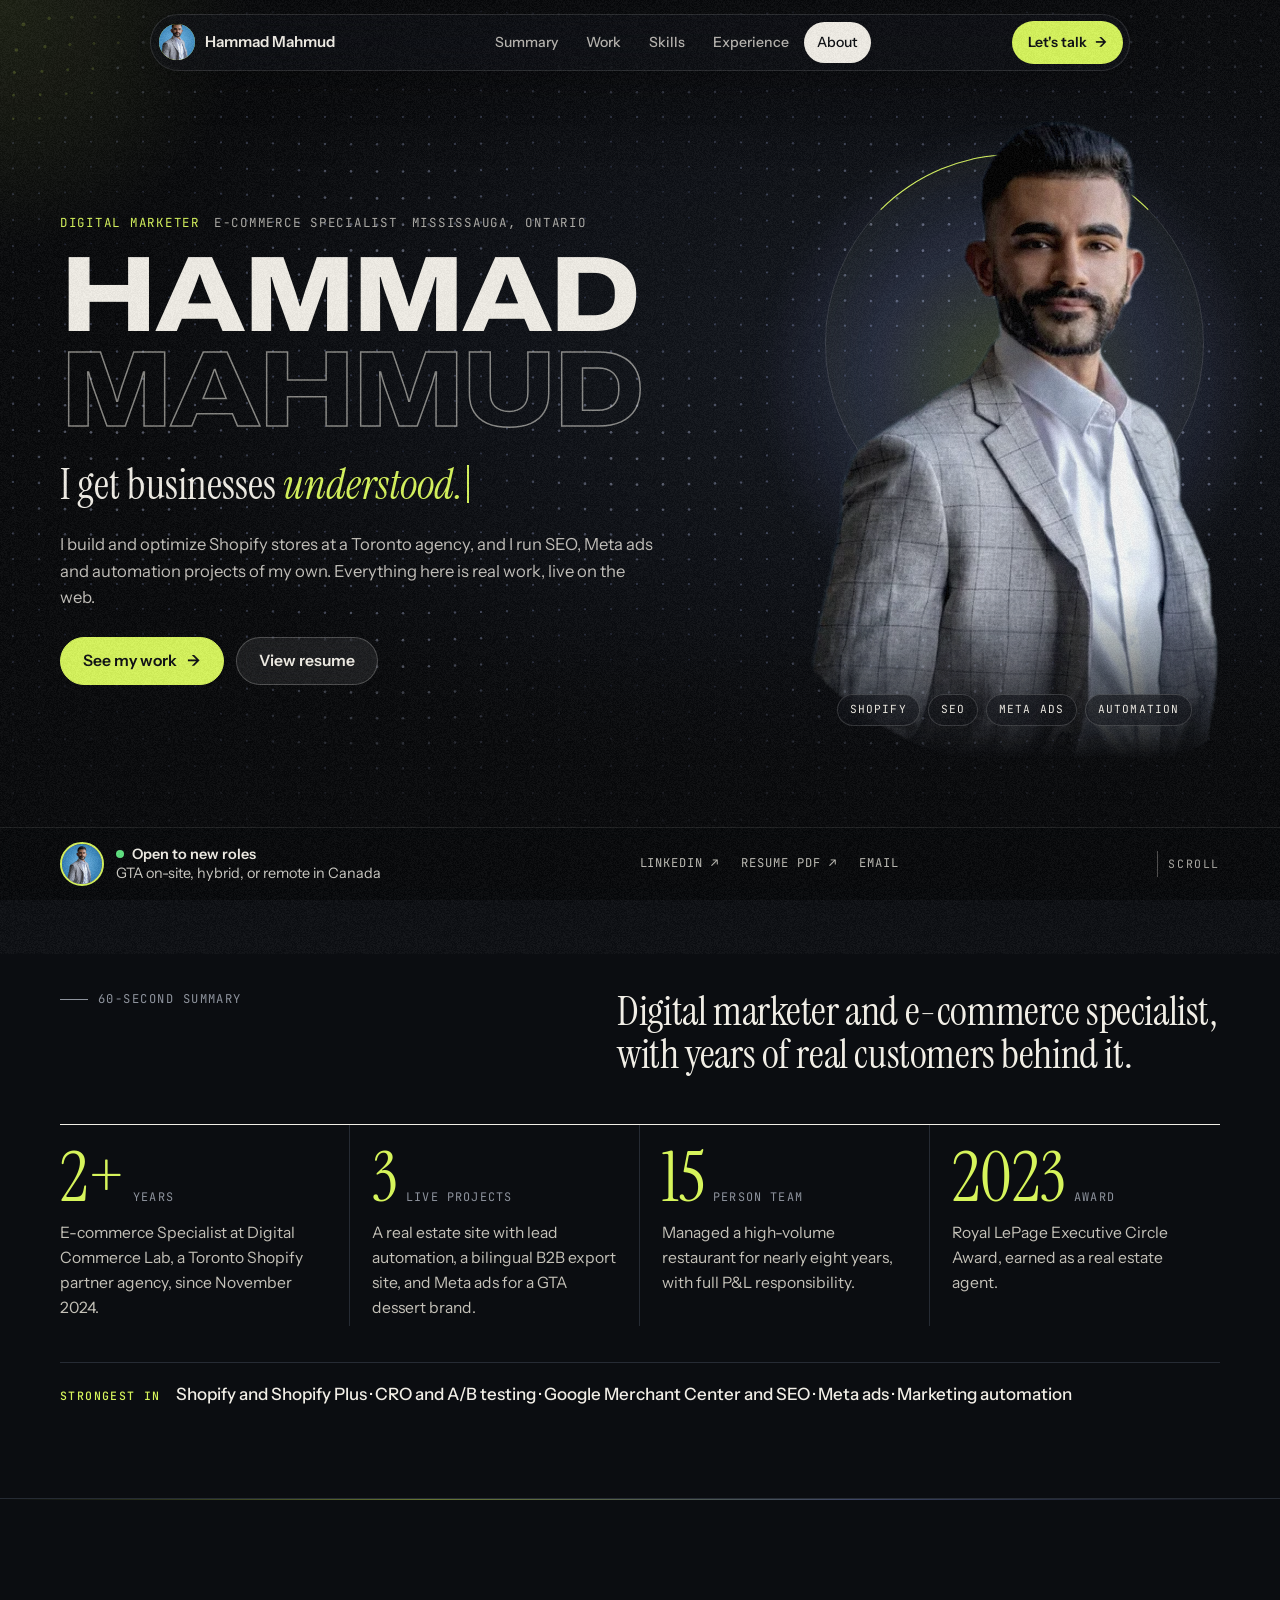
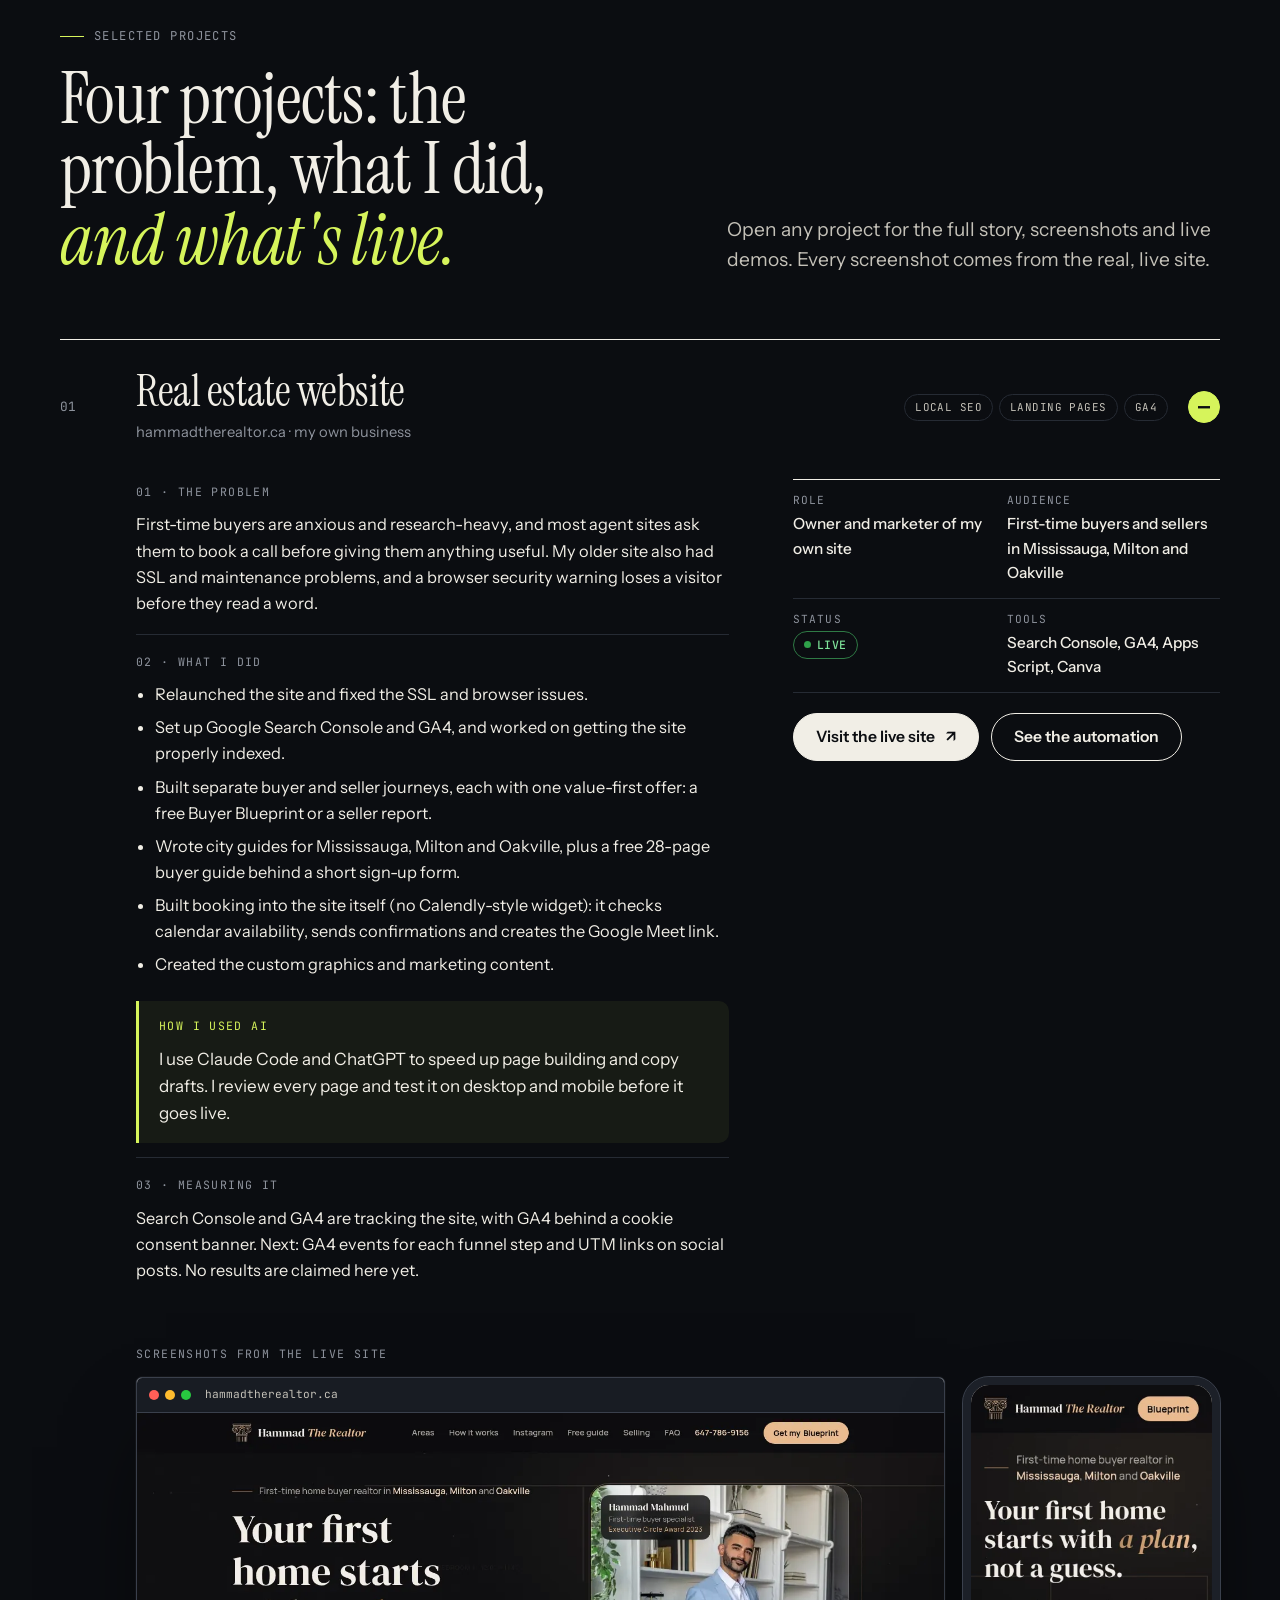
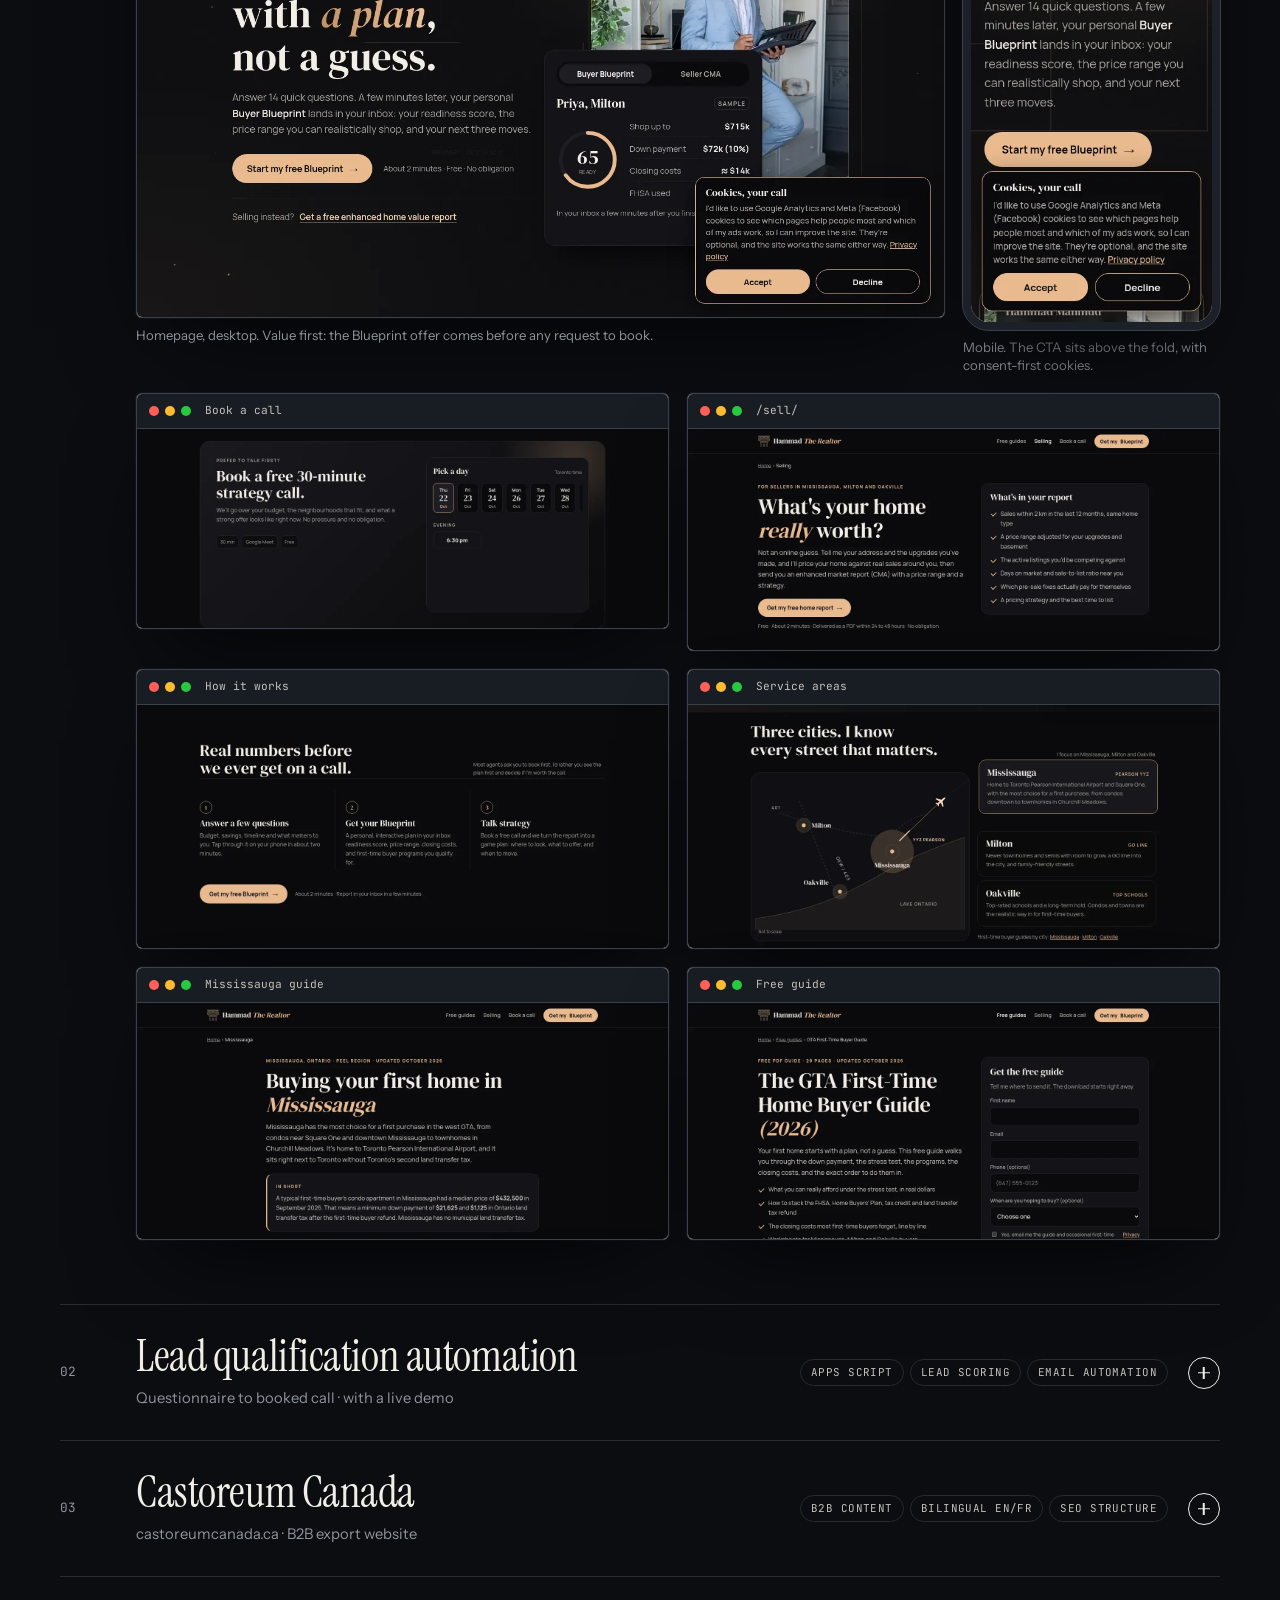
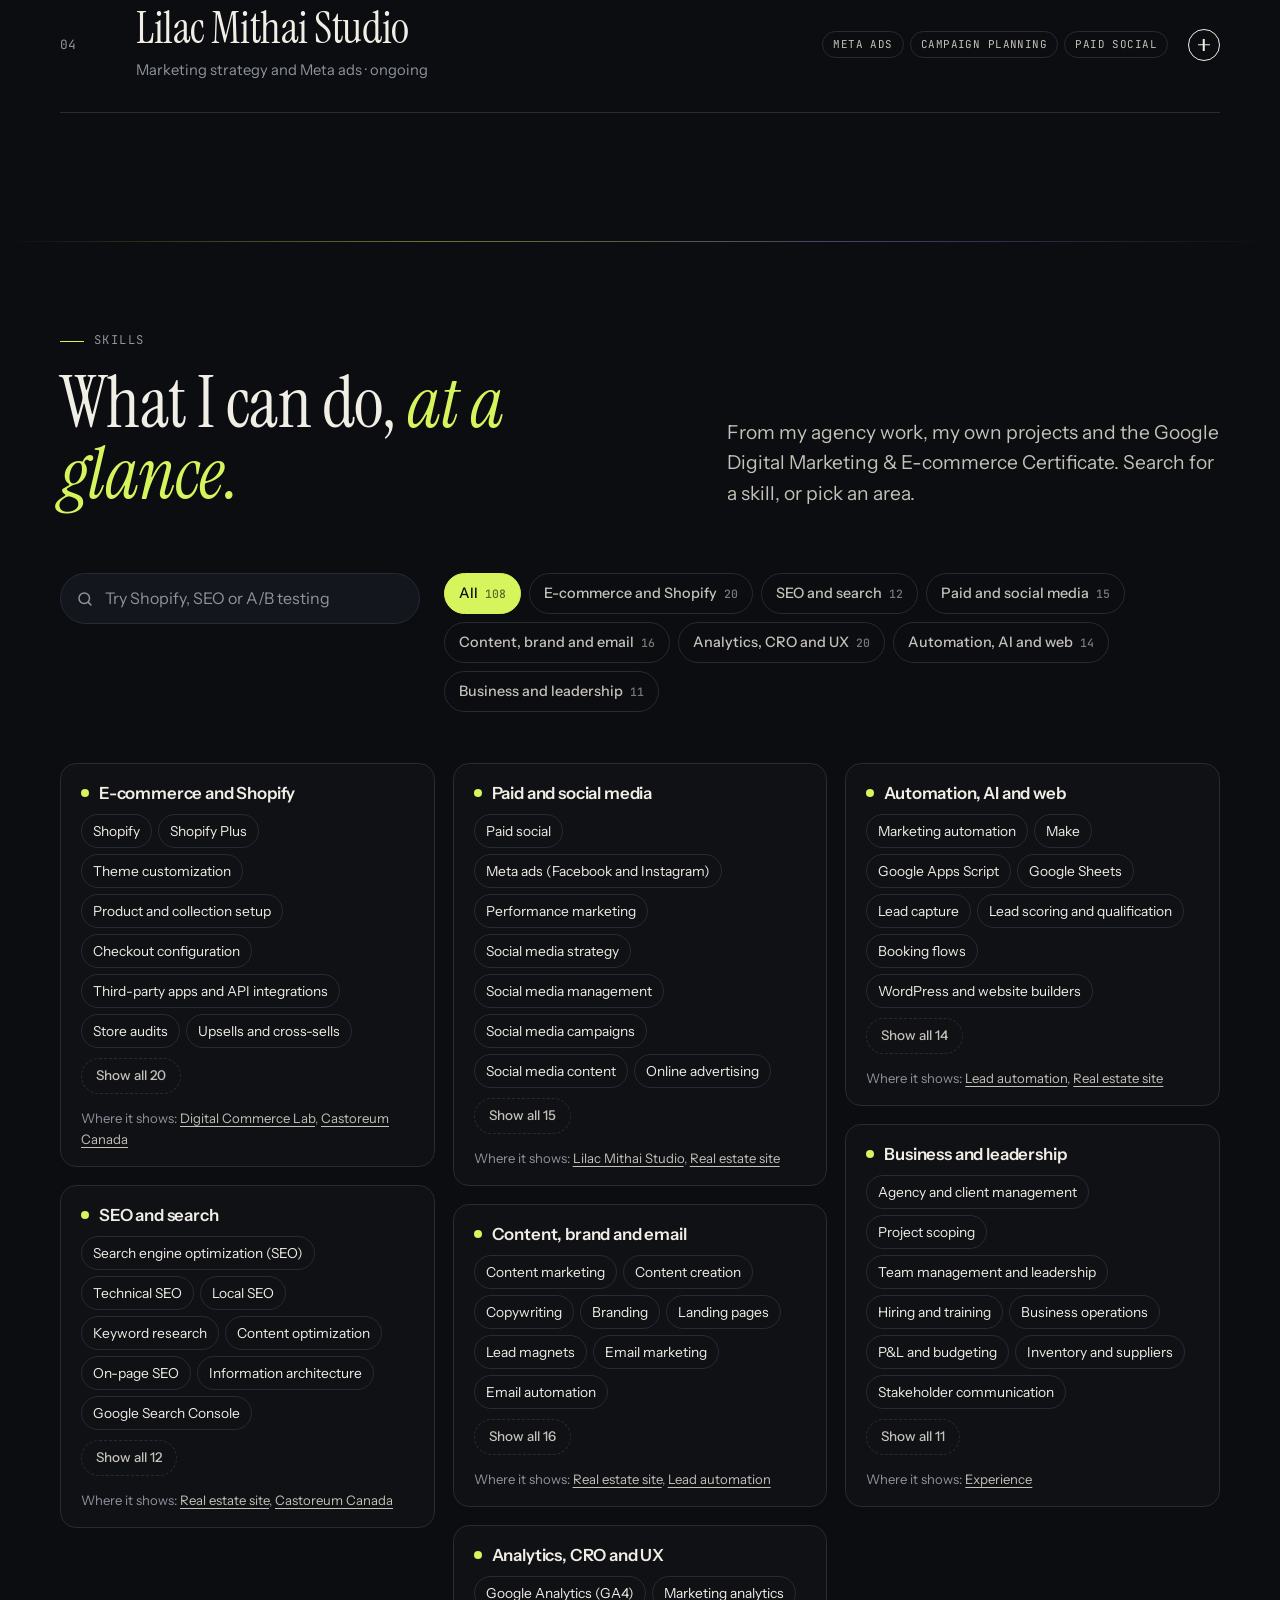
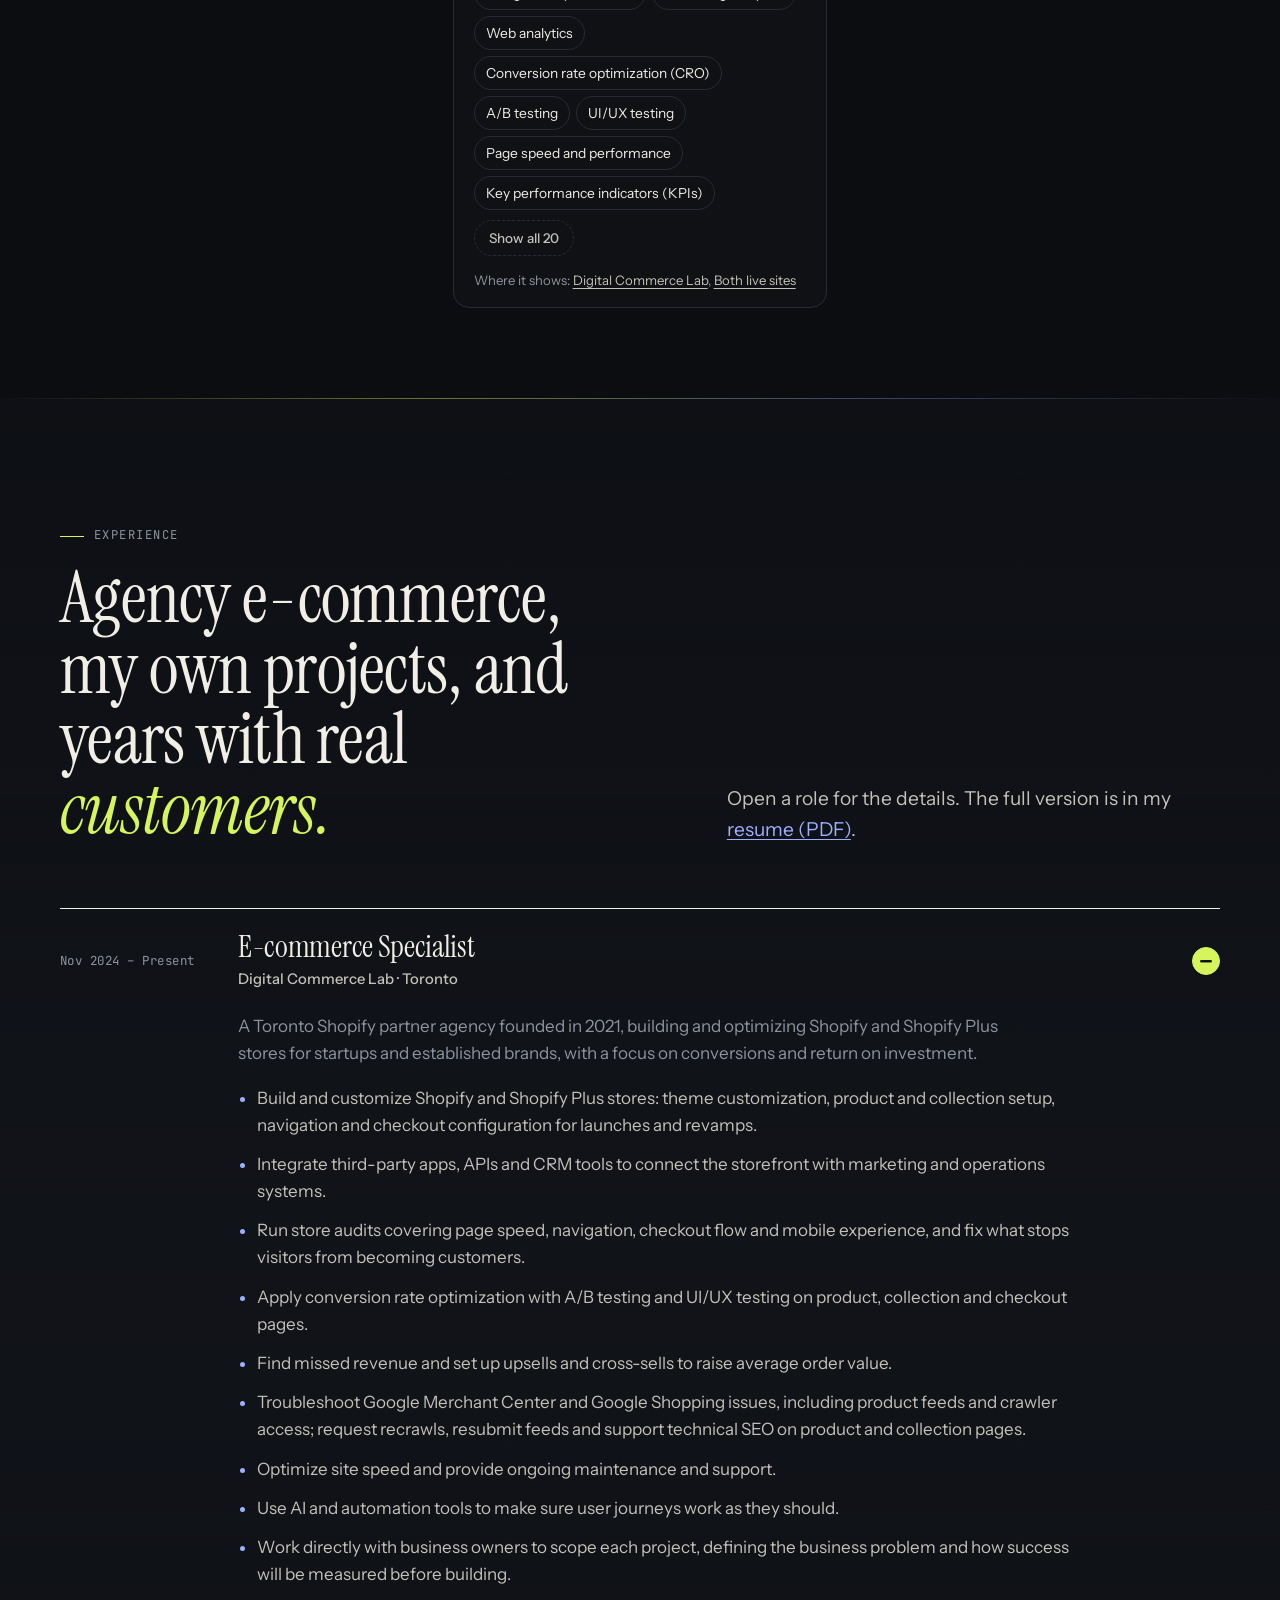
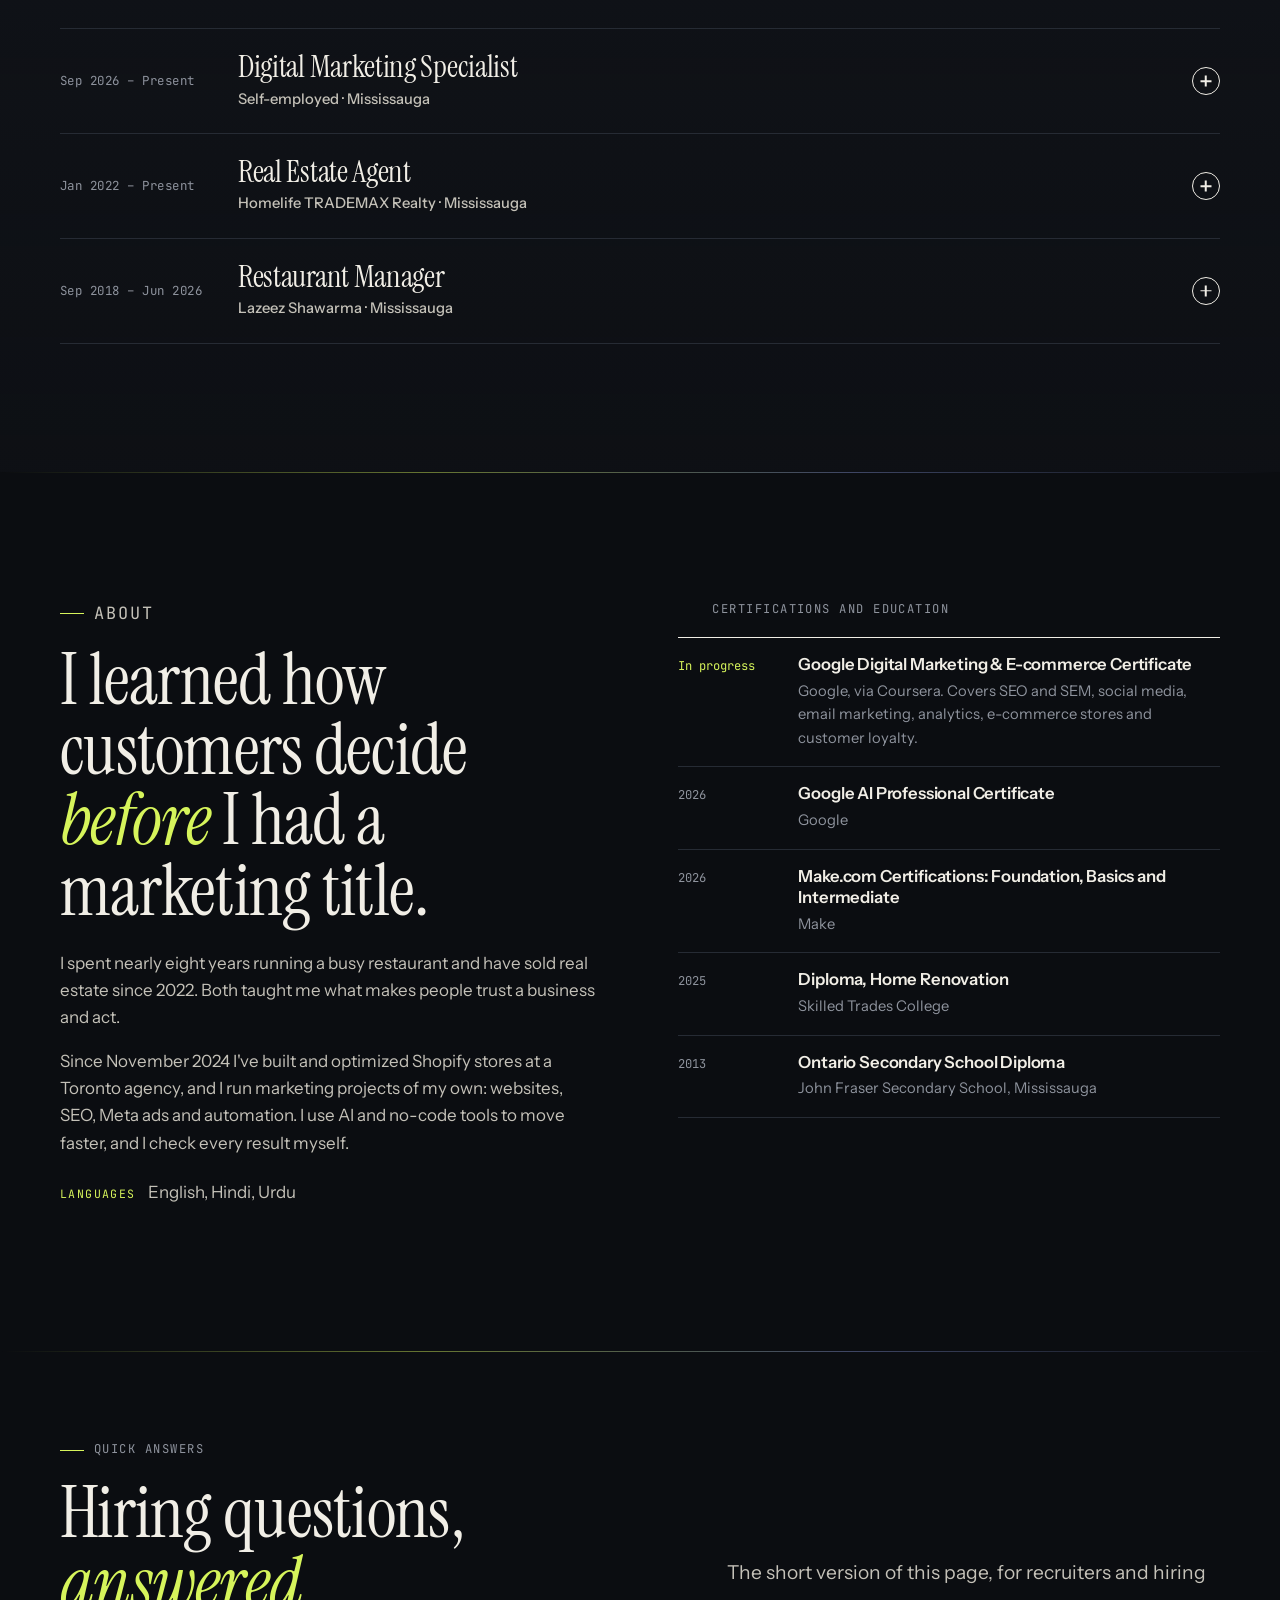
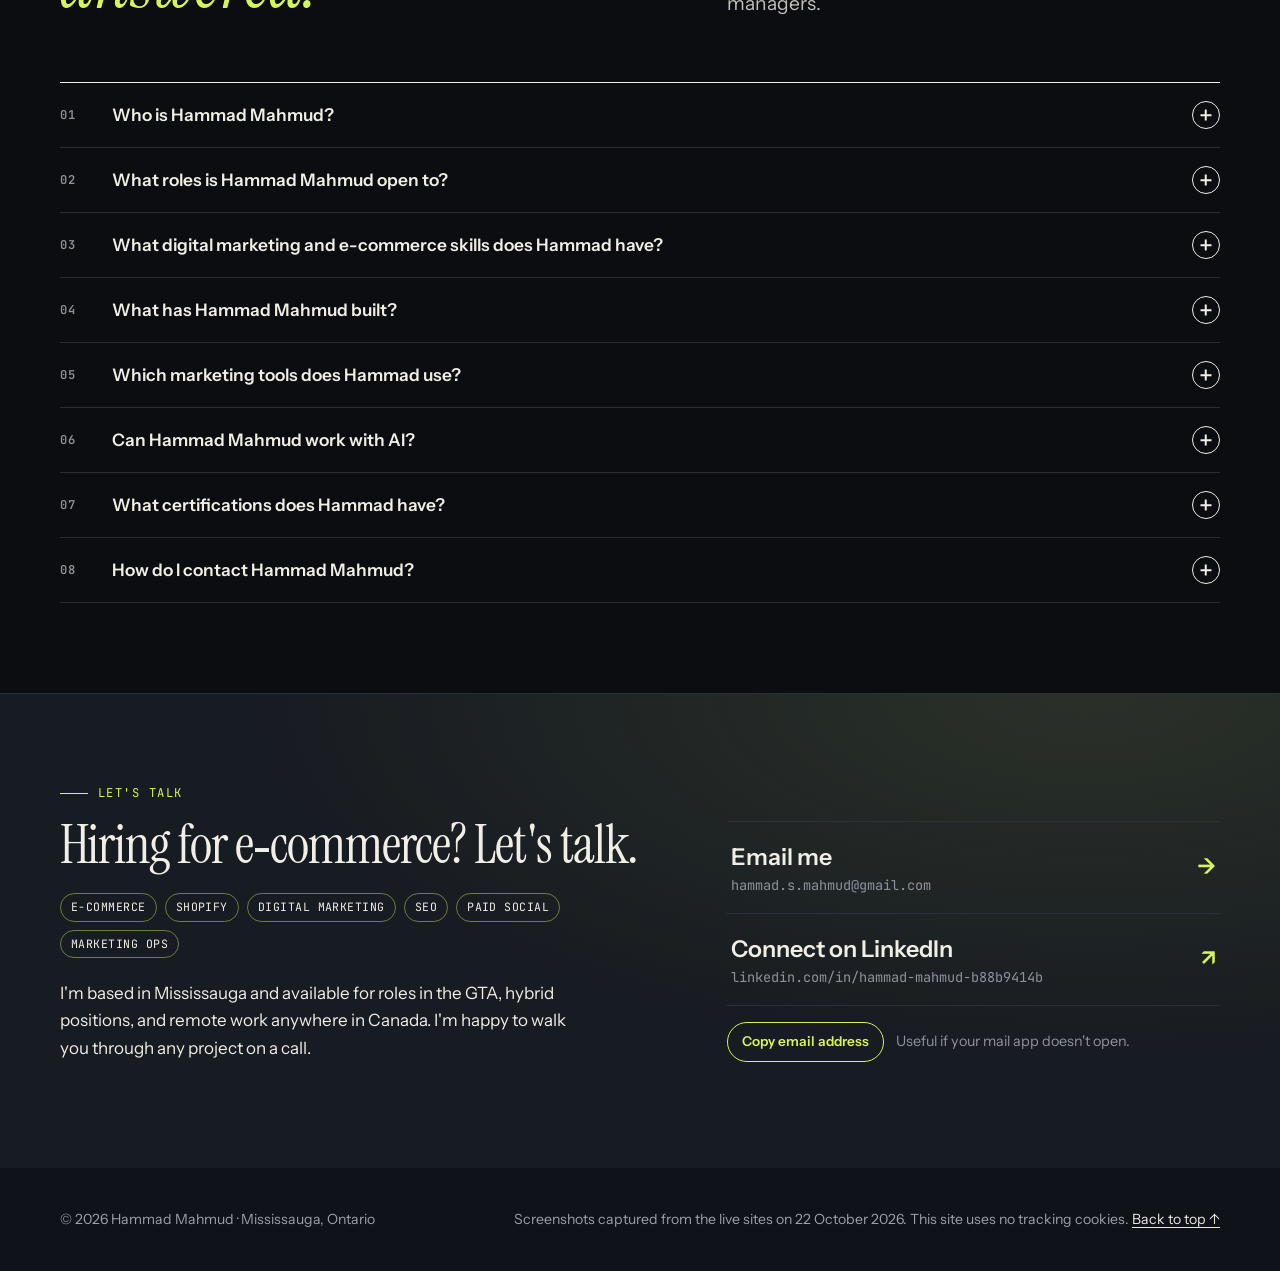
==== commit 8193901d: "Projects before skills, darker contact section, e-commerce headline Co-Authored-By: Claude Opus 5.5 " ====
--- a/index.html
+++ b/index.html
@@ -467,8 +467,8 @@
     <nav class="nav" id="site-nav" aria-label="Main">
       <ul>
         <li><a href="#summary">Summary</a></li>
+        <li><a href="#work">Work</a></li>
         <li><a href="#skills">Skills</a></li>
-        <li><a href="#work">Work</a></li>
         <li><a href="#experience">Experience</a></li>
         <li><a href="#about">About</a></li>
       </ul>
@@ -483,8 +483,8 @@
 <div class="mmenu" id="mobile-menu" aria-label="Menu" role="dialog" aria-modal="true" hidden>
   <ol>
     <li><a href="#summary">Summary</a></li>
+    <li><a href="#work">Work</a></li>
     <li><a href="#skills">Skills</a></li>
-    <li><a href="#work">Work</a></li>
     <li><a href="#experience">Experience</a></li>
     <li><a href="#about">About</a></li>
     <li><a href="#contact">Contact</a></li>
@@ -562,6 +562,377 @@
   </section>
 
   <!-- ============ SKILLS ============ -->
+  <section class="cin section" id="work" aria-labelledby="work-title">
+    <div class="wrap">
+      <div class="section-head">
+        <div>
+          <p class="eyebrow">Selected projects</p>
+          <h2 class="section-title" id="work-title">Four projects: the problem, what I did, <em class="hl">and what's live.</em></h2>
+        </div>
+        <p class="lede">Open any project for the full story, screenshots and live demos. Every screenshot comes from the real, live site.</p>
+      </div>
+      <div class="projs">
+        <details class="proj" id="case-realestate" open>
+          <summary>
+            <span class="proj__n">01</span>
+            <span class="proj__t"><h3 class="proj__title">Real estate website</h3><span class="proj__sub">hammadtherealtor.ca · my own business</span></span>
+            <span class="proj__tags"><span class="chip">Local SEO</span><span class="chip">Landing pages</span><span class="chip">GA4</span></span>
+            <span class="plus" aria-hidden="true"></span>
+          </summary>
+          <div class="proj__body">
+            <div class="proj__grid">
+              <div class="proj__story">
+              <div class="pstep"><p class="pstep__k">01 · The problem</p><p>First-time buyers are anxious and research-heavy, and most agent sites ask them to book a call before giving them anything useful. My older site also had SSL and maintenance problems, and a browser security warning loses a visitor before they read a word.</p></div>
+              <div class="pstep"><p class="pstep__k">02 · What I did</p><ul><li>Relaunched the site and fixed the SSL and browser issues.</li><li>Set up Google Search Console and GA4, and worked on getting the site properly indexed.</li><li>Built separate buyer and seller journeys, each with one value-first offer: a free Buyer Blueprint or a seller report.</li><li>Wrote city guides for Mississauga, Milton and Oakville, plus a free 28-page buyer guide behind a short sign-up form.</li><li>Built booking into the site itself (no Calendly-style widget): it checks calendar availability, sends confirmations and creates the Google Meet link.</li><li>Created the custom graphics and marketing content.</li></ul></div>
+              <aside class="pai"><p class="pai__k">How I used AI</p><p>I use Claude Code and ChatGPT to speed up page building and copy drafts. I review every page and test it on desktop and mobile before it goes live.</p></aside>
+              <div class="pstep"><p class="pstep__k">03 · Measuring it</p><p>Search Console and GA4 are tracking the site, with GA4 behind a cookie consent banner. Next: GA4 events for each funnel step and UTM links on social posts. No results are claimed here yet.</p></div>
+              </div>
+              <aside class="proj__side">
+                <dl class="case__facts">
+                  <div><dt>Role</dt><dd>Owner and marketer of my own site</dd></div>
+                  <div><dt>Audience</dt><dd>First-time buyers and sellers in Mississauga, Milton and Oakville</dd></div>
+                  <div><dt>Status</dt><dd><span class="chip chip--live">Live</span></dd></div>
+                  <div><dt>Tools</dt><dd>Search Console, GA4, Apps Script, Canva</dd></div>
+                </dl>
+                <div class="case__links">
+                  <a class="btn btn--primary" href="https://hammadtherealtor.ca/" target="_blank" rel="noopener">Visit the live site <span class="arrow" aria-hidden="true">↗</span></a>
+                  <a class="btn btn--ghost" href="#automation" data-open="automation">See the automation</a>
+                </div>
+              </aside>
+            </div>
+            <p class="proj__label">Screenshots from the live site</p>
+            <div class="shots">
+        <figure class="shot shot--main">
+          <button type="button" class="shot__btn" data-lightbox="re" data-live="1" data-src="assets/img/work/re-hero.webp" data-caption="Homepage, desktop. The hero promises a free Buyer Blueprint before asking for a call. The sample card's readiness meter fills up to 82, as on the live site. Captured 22 October 2026.">
+            <div class="browser"><div class="browser__bar"><i></i><i></i><i></i><span class="browser__url">hammadtherealtor.ca</span></div>
+            <div class="live live--gauge">
+              <img src="assets/img/work/re-hero.webp" alt="Desktop homepage of hammadtherealtor.ca with Buyer Blueprint call to action and a sample readiness card" width="1440" height="900" loading="lazy">
+              <div class="live__gauge" aria-hidden="true"><svg viewBox="0 0 112 112"><circle class="lg-track" cx="56" cy="56" r="49"/><circle class="lg-arc" cx="56" cy="56" r="49" stroke-dasharray="307.88" stroke-dashoffset="307.88"/><text class="lg-num" x="56" y="63">0</text><text class="lg-lbl" x="56" y="82">READY</text></svg></div>
+            </div></div>
+            <span class="shot__zoom">Enlarge</span>
+          </button>
+          <figcaption>Homepage, desktop. Value first: the Blueprint offer comes before any request to book.</figcaption>
+        </figure>
+        <figure class="shot shot--phone">
+          <button type="button" class="shot__btn" data-lightbox="re" data-src="assets/img/work/re-mobile.webp" data-caption="Homepage on a 360px mobile screen, with the consent banner visible.">
+            <div class="phone"><img src="assets/img/work/re-mobile.webp" alt="Mobile homepage of hammadtherealtor.ca, a Mississauga first-time home buyer realtor website, with the Buyer Blueprint call to action" width="360" height="800" loading="lazy"></div>
+            <span class="shot__zoom">Enlarge</span>
+          </button>
+          <figcaption>Mobile. The CTA sits above the fold, with consent-first cookies.</figcaption>
+        </figure>
+        <figure class="shot shot--half">
+          <button type="button" class="shot__btn" data-lightbox="re" data-src="assets/img/work/re-booking.webp" data-caption="Built-in booking, not a third-party widget like Calendly: pick a day, 30 minutes on Google Meet, with name, email and phone fields. It checks calendar availability, sends confirmations and creates the meeting link.">
+            <div class="browser"><div class="browser__bar"><i></i><i></i><i></i><span class="browser__url">Book a call</span></div>
+            <img src="assets/img/work/re-booking.webp" alt="hammadtherealtor.ca booking section: book a free 30-minute strategy call with a built-in day and time picker" width="1440" height="540" loading="lazy"></div>
+            <span class="shot__zoom">Enlarge</span>
+          </button>
+        </figure>
+        <figure class="shot shot--half">
+          <button type="button" class="shot__btn" data-lightbox="re" data-src="assets/img/work/re-sell-page.webp" data-caption="Seller journey: /sell/ page offering an enhanced market report (CMA) adjusted for upgrades.">
+            <div class="browser"><div class="browser__bar"><i></i><i></i><i></i><span class="browser__url">/sell/</span></div>
+            <img src="assets/img/work/re-sell-page.webp" alt="hammadtherealtor.ca seller landing page: What's your home really worth? with a free enhanced home value report offer" width="1440" height="600" loading="lazy"></div>
+            <span class="shot__zoom">Enlarge</span>
+          </button>
+        </figure>
+        <figure class="shot shot--half">
+          <button type="button" class="shot__btn" data-lightbox="re" data-src="assets/img/work/re-steps.webp" data-caption="'Real numbers before we ever get on a call': a three-step explanation of the Blueprint, plus the guide download offer.">
+            <div class="browser"><div class="browser__bar"><i></i><i></i><i></i><span class="browser__url">How it works</span></div>
+            <img src="assets/img/work/re-steps-660.webp" alt="hammadtherealtor.ca how-it-works section: answer questions, get your Buyer Blueprint, then talk strategy" width="1440" height="660" loading="lazy"></div>
+            <span class="shot__zoom">Enlarge</span>
+          </button>
+        </figure>
+        <figure class="shot shot--half">
+          <button type="button" class="shot__btn" data-lightbox="re" data-live="1" data-src="assets/img/work/re-areas.webp" data-caption="Service-area section: an illustrated map of Mississauga, Milton and Oakville linking to each city guide. The plane takes off from Pearson, just like on the live site.">
+            <div class="browser"><div class="browser__bar"><i></i><i></i><i></i><span class="browser__url">Service areas</span></div>
+            <div class="live live--areas">
+              <img src="assets/img/work/re-areas-clean.webp" alt="hammadtherealtor.ca service areas: illustrated map of Mississauga, Milton and Oakville with a plane taking off from Pearson airport" width="1440" height="660" loading="lazy">
+              <div class="live__mapclip" aria-hidden="true"><svg viewBox="0 0 520 380">
+                <path class="lm-road" d="M60 90 C150 120 230 140 330 150 M110 60 C150 160 180 240 205 300 M330 150 C360 120 390 100 430 90"/>
+                <path class="lm-route lm-flight" d="M372 146 C400 120 420 100 450 72 C480 44 510 22 560 -10"/>
+                <path class="lm-trail" d="M372 146 C400 120 420 100 450 72 C480 44 510 22 560 -10"/>
+                <path class="lm-runway" d="M360 158 L384 134"/>
+                <path class="lm-plane" d="M0 -11 C1.2 -11 1.6 -9.5 1.6 -8 L1.6 -3 L10 2 L10 4 L1.6 1.5 L1.6 6 L4 8 L4 9.5 L0 8.5 L-4 9.5 L-4 8 L-1.6 6 L-1.6 1.5 L-10 4 L-10 2 L-1.6 -3 L-1.6 -8 C-1.6 -9.5 -1.2 -11 0 -11 Z" transform="translate(372 146) rotate(47) scale(.9)"/>
+              </svg></div>
+            </div></div>
+            <span class="shot__zoom">Enlarge</span>
+          </button>
+        </figure>
+        <figure class="shot shot--half">
+          <button type="button" class="shot__btn" data-lightbox="re" data-src="assets/img/work/re-city-page.webp" data-caption="City guide for first-time buyers in Mississauga, with an at-a-glance summary of prices, down payment and land transfer tax.">
+            <div class="browser"><div class="browser__bar"><i></i><i></i><i></i><span class="browser__url">Mississauga guide</span></div>
+            <img src="assets/img/work/re-city-page.webp" alt="Local SEO city guide page: Buying your first home in Mississauga, on hammadtherealtor.ca" width="1440" height="640" loading="lazy"></div>
+            <span class="shot__zoom">Enlarge</span>
+          </button>
+        </figure>
+        <figure class="shot shot--half">
+          <button type="button" class="shot__btn" data-lightbox="re" data-src="assets/img/work/re-guide-page.webp" data-caption="Lead magnet: the free 28-page GTA First-Time Home Buyer Guide, delivered through a short sign-up form.">
+            <div class="browser"><div class="browser__bar"><i></i><i></i><i></i><span class="browser__url">Free guide</span></div>
+            <img src="assets/img/work/re-guide-page.webp" alt="Lead magnet landing page for the free GTA First-Time Home Buyer Guide, with a sign-up form" width="1440" height="640" loading="lazy"></div>
+            <span class="shot__zoom">Enlarge</span>
+          </button>
+        </figure>
+      </div>
+          </div>
+        </details>
+        <details class="proj" id="automation">
+          <summary>
+            <span class="proj__n">02</span>
+            <span class="proj__t"><h3 class="proj__title">Lead qualification automation</h3><span class="proj__sub">Questionnaire to booked call · with a live demo</span></span>
+            <span class="proj__tags"><span class="chip">Apps Script</span><span class="chip">Lead scoring</span><span class="chip">Email automation</span></span>
+            <span class="plus" aria-hidden="true"></span>
+          </summary>
+          <div class="proj__body">
+            <div class="proj__grid">
+              <div class="proj__story">
+              <div class="pstep"><p class="pstep__k">01 · The problem</p><p>Buyer leads used to arrive as a vague "contact me" message, and every follow-up meant writing a reply by hand. I wanted every buyer to get real value straight away, and my follow-up time to go to the people ready to act.</p></div>
+              <div class="pstep"><p class="pstep__k">02 · What I did</p><ul><li>A short mobile questionnaire collects budget, savings, timeline, property type, area and pre-approval status.</li><li>Google Apps Script cleans each submission and runs the calculations.</li><li>The script fills a branded template with the buyer's own numbers and exports a personalized Buyer Blueprint PDF.</li><li>Each lead gets an internal status (hot, warm, cold or needs work) based on timeline, finances and readiness.</li><li>The Blueprint is emailed automatically, and the buyer can book a call on the site without waiting on me.</li><li>Submissions and bookings are logged in separate Google Sheets, a lightweight CRM.</li></ul></div>
+              <aside class="pai"><p class="pai__k">How I used AI</p><p>ChatGPT, Claude and Google AI Studio helped me write the Blueprint copy and develop the script logic. I tested the output and checked it myself.</p></aside>
+              </div>
+              <aside class="proj__side">
+                <dl class="case__facts">
+                  <div><dt>Role</dt><dd>Designed and built the whole workflow</dd></div>
+                  <div><dt>Used on</dt><dd>hammadtherealtor.ca</dd></div>
+                  <div><dt>Status</dt><dd><span class="chip chip--live">Live</span></dd></div>
+                  <div><dt>Tools</dt><dd>Apps Script, Sheets, Gmail, Calendar, Meet</dd></div>
+                </dl>
+              </aside>
+            </div>
+            <p class="proj__label">Click through the seven steps</p>
+            <div class="on-night proj__flow">
+            <div class="flow">
+        <div class="flow__track">
+          <span class="flow__progress" aria-hidden="true"></span>
+          <div class="flow__steps" role="tablist" aria-label="Automation workflow steps"></div>
+        </div>
+        <div class="flow__panel" id="flow-panel" role="tabpanel" tabindex="0" aria-live="polite"></div>
+        <noscript><ol class="ns-list"><li><h3>Attract a prospective buyer</h3><p>Give first-time buyers a reason to start. The homepage, city pages, the free guide and Instagram all point to one value-first offer: a free, personal Buyer Blueprint.</p><p><strong>Tools:</strong> Website builder, Canva, Instagram, Facebook. <strong>Benefit:</strong> One clear offer across every channel turns passive visitors into people who want to take part. No hard sell is needed to get them started.</p></li><li><h3>Capture preferences and requirements</h3><p>A short mobile-friendly questionnaire collects budget, savings, timeline, property type, preferred area and readiness signals such as pre-approval.</p><p><strong>Tools:</strong> Custom web form, Google Sheets. <strong>Benefit:</strong> Structured first-party data instead of a vague &quot;contact me&quot; message. Every lead arrives with the context needed to help them.</p></li><li><h3>Process the questionnaire</h3><p>Google Apps Script picks up each new submission, cleans the answers and runs the calculations the Blueprint needs.</p><p><strong>Tools:</strong> Google Apps Script, Google Sheets. <strong>Benefit:</strong> Consistent processing in minutes, with no copy-pasting or manual data entry. The same rules apply to every lead.</p></li><li><h3>Generate a personalized Buyer Blueprint</h3><p>The script fills a branded, pitch-deck-style template with the buyer&#x27;s own numbers and next steps, then exports it as a PDF.</p><p><strong>Tools:</strong> Google Apps Script, ChatGPT, Claude, Google AI Studio. <strong>Benefit:</strong> Personalization at scale. Each buyer gets a plan that feels hand-made, and AI tools helped me write the copy and develop the script logic.</p></li><li><h3>Categorize the lead for follow-up</h3><p>Each submission gets an internal status: hot, warm, cold or needs work. The status depends on timeline, finances and readiness.</p><p><strong>Tools:</strong> Google Apps Script, Google Sheets. <strong>Benefit:</strong> Lead qualification means follow-up time goes to the people ready to act. Longer-term leads still get nurtured instead of forgotten.</p></li><li><h3>Send communications and enable booking</h3><p>The Blueprint is emailed to the buyer automatically. A booking system built into the site (not a third-party widget) checks calendar availability, sends confirmation emails and creates the meeting link, so the buyer books without leaving the page.</p><p><strong>Tools:</strong> Gmail, Google Calendar, Google Meet, Google Apps Script. <strong>Benefit:</strong> Instant value, then a frictionless next step. The buyer is never waiting on a manual reply to book.</p></li><li><h3>Track submissions and appointments</h3><p>Questionnaire submissions and bookings are logged in separate spreadsheets, so I have a simple, searchable record of the pipeline.</p><p><strong>Tools:</strong> Google Sheets. <strong>Benefit:</strong> A lightweight CRM. I can see how many leads are at each stage and follow up on time, without paying for software.</p></li></ol></noscript>
+      </div>
+            </div>
+            <div class="demo" id="blueprint-demo">
+        <div>
+          <p class="eyebrow">Interactive demo</p>
+          <h3 style="font-size:clamp(2rem,4vw,3rem)">Generate a sample Buyer Blueprint</h3>
+          <div class="demo__banner" role="note"><span aria-hidden="true">⚑</span><span><strong>Demo with fictional data only.</strong> Nothing you choose is collected, stored or emailed. The scoring rules here are simplified for illustration and aren't the formula the real workflow uses.</span></div>
+          <form id="demo-form" novalidate>
+            <div class="field">
+              <span class="field__label" id="persona-label" style="font-size:.82rem;font-family:var(--font-mono);letter-spacing:.06em;text-transform:uppercase;color:var(--night-muted)">Start from a fictional buyer</span>
+              <div class="persona-row" role="group" aria-labelledby="persona-label">
+                <button type="button" data-persona="0" aria-pressed="true">Alex · ready now</button>
+                <button type="button" data-persona="1" aria-pressed="false">Jordan · 6-month plan</button>
+                <button type="button" data-persona="2" aria-pressed="false">Sam · just browsing</button>
+              </div>
+            </div>
+            <div class="field-grid">
+              <div class="field"><label for="d-city">Target city</label>
+                <select id="d-city" name="city"><option>Mississauga</option><option>Milton</option><option>Oakville</option></select></div>
+              <div class="field"><label for="d-type">Property type</label>
+                <select id="d-type" name="type"><option>Condo apartment</option><option>Townhouse</option><option>Semi-detached</option><option>Detached</option></select></div>
+              <div class="field"><label for="d-budget">Budget</label>
+                <select id="d-budget" name="budget"><option value="550">Up to $550K</option><option value="750">$550K to $750K</option><option value="950">$750K to $950K</option><option value="1200">$950K to $1.2M</option></select></div>
+              <div class="field"><label for="d-down">Down payment saved</label>
+                <select id="d-down" name="down"><option value="20">20% or more</option><option value="10">10% to 19%</option><option value="5">5% to 9%</option><option value="0">Under 5%</option></select></div>
+              <div class="field"><label for="d-time">Timeline</label>
+                <select id="d-time" name="time"><option value="3">Within 3 months</option><option value="6">3 to 6 months</option><option value="12">6 to 12 months</option><option value="99">Just researching</option></select></div>
+              <div class="field"><label for="d-pre">Mortgage pre-approval</label>
+                <select id="d-pre" name="pre"><option value="yes">Pre-approved</option><option value="progress">In progress</option><option value="no">Not started</option></select></div>
+            </div>
+          </form>
+        </div>
+
+        <div class="bp" id="bp" aria-live="polite" aria-label="Sample Buyer Blueprint preview">
+          <span class="bp__stamp" aria-hidden="true">Sample</span>
+          <div class="bp__head">
+            <p>Buyer Blueprint · sample preview</p>
+            <h4 id="bp-name">Alex (fictional)</h4>
+            <p id="bp-sub">Condo apartment · Mississauga</p>
+          </div>
+          <div class="bp__body">
+            <div class="bp__score">
+              <div class="ring" aria-hidden="true">
+                <svg viewBox="0 0 112 112"><circle class="ring__bg" cx="56" cy="56" r="49"/><circle class="ring__fg" id="ring-fg" cx="56" cy="56" r="49" stroke-dasharray="307.88" stroke-dashoffset="307.88"/></svg>
+                <span class="ring__val"><span><b id="bp-score">0</b><small id="bp-ringword">Ready</small></span></span>
+              </div>
+              <div>
+                <div class="mono muted">Readiness score</div>
+                <div id="bp-status" class="status status--hot" style="margin-top:6px">Hot lead</div>
+                <p class="small" id="bp-why" style="margin:8px 0 0"></p>
+              </div>
+            </div>
+            <dl class="bp__grid">
+              <div><dt>Shopping range</dt><dd id="bp-range">–</dd></div>
+              <div><dt>Down payment</dt><dd id="bp-down">–</dd></div>
+              <div><dt>Timeline</dt><dd id="bp-time">–</dd></div>
+              <div><dt>Pre-approval</dt><dd id="bp-pre">–</dd></div>
+            </dl>
+            <div>
+              <div class="mono muted" style="margin-bottom:6px">Next moves</div>
+              <ol id="bp-moves"></ol>
+            </div>
+            <div class="bp__foot" id="bp-foot">In the real workflow this PDF is emailed to the buyer, and the lead status goes to a private tracking sheet. This demo doesn't send or store anything.</div>
+          </div>
+        </div>
+      </div>
+          </div>
+        </details>
+        <details class="proj" id="case-castoreum">
+          <summary>
+            <span class="proj__n">03</span>
+            <span class="proj__t"><h3 class="proj__title">Castoreum Canada</h3><span class="proj__sub">castoreumcanada.ca · B2B export website</span></span>
+            <span class="proj__tags"><span class="chip">B2B content</span><span class="chip">Bilingual EN/FR</span><span class="chip">SEO structure</span></span>
+            <span class="plus" aria-hidden="true"></span>
+          </summary>
+          <div class="proj__body">
+            <div class="proj__grid">
+              <div class="proj__story">
+              <div class="pstep"><p class="pstep__k">01 · The problem</p><p>Solitaire Globals has specialized in beaver castoreum since 2009 and wanted a stronger online presence to reach buyers abroad. Their buyers (fragrance houses, tincture makers, traders) need to know grades, minimum order, documents and legality before they inquire, and there's no online checkout, so the goal is a qualified quote request.</p></div>
+              <div class="pstep"><p class="pstep__k">02 · What I did</p><ul><li><strong>Spec strip in the hero:</strong> grades, 50 kg minimum, species, origin and worldwide shipping, answered without scrolling.</li><li><strong>Product information architecture:</strong> one card per grade with a "best for" use case, plus pages on grades, pricing and "what is castoreum".</li><li><strong>French content</strong> for France, the priority market (Grasse and Paris perfumery).</li><li><strong>Trust signals:</strong> real warehouse photos, a four-step ordering process, an export-route globe and a FAQ covering CITES and export documents.</li><li><strong>Low-friction inquiries:</strong> a pre-written quote message and a WhatsApp link with a ready-made greeting.</li></ul></div>
+              <div class="pstep"><p class="pstep__k">03 · Measuring it</p><p>Search Console and GA4 are tracking the English and French pages. Next: GA4 events that compare quote-form sends with WhatsApp clicks. No rankings, traffic, leads or sales are claimed for this project.</p></div>
+              </div>
+              <aside class="proj__side">
+                <dl class="case__facts">
+                  <div><dt>Role</dt><dd>Designed and built the website</dd></div>
+                  <div><dt>Client</dt><dd>A Canadian trading company</dd></div>
+                  <div><dt>Market</dt><dd>B2B fragrance buyers in France, Europe, the UAE, Pakistan and beyond</dd></div>
+                  <div><dt>Status</dt><dd><span class="chip chip--live">Live</span></dd></div>
+                </dl>
+                <div class="case__links">
+                  <a class="btn btn--primary" href="https://castoreumcanada.ca/" target="_blank" rel="noopener">Visit the live site <span class="arrow" aria-hidden="true">↗</span></a>
+                  <a class="btn btn--ghost" href="https://castoreumcanada.ca/fr/" target="_blank" rel="noopener" hreflang="fr">French version ↗</a>
+                </div>
+              </aside>
+            </div>
+            <p class="proj__label">Screenshots from the live site</p>
+            <div class="shots">
+        <figure class="shot shot--main">
+          <button type="button" class="shot__btn" data-lightbox="ca" data-live="1" data-src="assets/img/work/ca-hero.webp" data-caption="Homepage, desktop: specialist positioning, a spec strip (grades, 50 kg minimum, species, origin) and two calls to action (quote and WhatsApp). The pond water behind the hero ripples on its own and follows the cursor, and the beaver dam scene is animated, as on the live site. The cookie banner is hidden here so the scene is visible. Captured 22 October 2026.">
+            <div class="browser"><div class="browser__bar"><i></i><i></i><i></i><span class="browser__url">castoreumcanada.ca</span></div>
+            <div class="live live--water">
+              <img src="assets/img/work/ca-hero.webp" alt="Desktop homepage of castoreumcanada.ca with quote and WhatsApp calls to action" width="1440" height="900" loading="lazy">
+              <canvas class="live__water-cv" aria-hidden="true"></canvas>
+              <img class="live__fg" src="assets/img/work/ca-hero-fg.webp" alt="" width="1440" height="900" loading="lazy">
+              <div class="live__scene" aria-hidden="true"><img src="assets/img/work/ca-scene.webp" alt="" width="1600" height="470" loading="lazy"><svg class="live__scene-svg" viewBox="0 0 1600 470" preserveAspectRatio="xMidYMax slice" xmlns="http://www.w3.org/2000/svg" aria-hidden="true" focusable="false"> <defs><pattern id="dm-hatch" width="6" height="6" patternUnits="userSpaceOnUse" patternTransform="rotate(45)"><rect width="6" height="6" fill="#3d281a"></rect><path d="M0 0V6M3 0V6" stroke="#2a1a10" stroke-width="1.2"></path></pattern></defs> <rect class="shim" style="animation-delay:0.00s" x="1127" y="230" width="132" height="2" rx="1" fill="#ffffff" opacity=".6"></rect> <rect class="shim" style="animation-delay:0.35s" x="1088" y="236" width="200" height="2" rx="1" fill="#ffffff" opacity=".6"></rect> <rect class="shim" style="animation-delay:0.70s" x="1133" y="242" width="125" height="2" rx="1" fill="#ffffff" opacity=".6"></rect> <rect class="shim" style="animation-delay:1.05s" x="1158" y="248" width="66" height="2" rx="1" fill="#ffffff" opacity=".6"></rect> <rect class="shim" style="animation-delay:1.40s" x="1143" y="254" width="129" height="2" rx="1" fill="#ffffff" opacity=".6"></rect> <rect class="shim" style="animation-delay:1.75s" x="1161" y="260" width="35" height="2" rx="1" fill="#ffffff" opacity=".6"></rect> <rect class="shim" style="animation-delay:2.10s" x="1195" y="266" width="27" height="2" rx="1" fill="#ffffff" opacity=".6"></rect> <rect class="shim" style="animation-delay:2.45s" x="1105" y="272" width="115" height="2" rx="1" fill="#ffffff" opacity=".6"></rect> <rect class="shim" style="animation-delay:2.80s" x="1141" y="278" width="153" height="2" rx="1" fill="#ffffff" opacity=".6"></rect> <g transform="translate(0 252)"><g class="swim swim-a"><g class="bob"><path class="wake" d="M30 6 L150 -10 M30 8 L150 26" stroke="#d6eef0" stroke-width="2" stroke-linecap="round" fill="none" opacity=".55"></path><ellipse cx="34" cy="6" rx="44" ry="8" fill="#4a2f1c"></ellipse><ellipse cx="-6" cy="-2" rx="24" ry="15" fill="#5e3c24"></ellipse><circle cx="8" cy="-14" r="5" fill="#4a2f1c"></circle><circle cx="-12" cy="-7" r="2.6" fill="#120b06"></circle><circle cx="-12.8" cy="-7.8" r=".8" fill="#fff"></circle><ellipse cx="-29" cy="-3" rx="5" ry="4" fill="#1a110b"></ellipse><path d="M-27 1 L-44 -2 M-27 3 L-44 5" stroke="#d9c7a8" stroke-width=".8" opacity=".7"></path><path d="M-40 10 Q0 18 70 12" stroke="#d6eef0" stroke-width="1.6" fill="none" opacity=".5"></path></g></g></g> <g transform="translate(0 274)"><g class="swim swim-b"><g class="bob"><path class="wake" d="M30 6 L150 -10 M30 8 L150 26" stroke="#d6eef0" stroke-width="2" stroke-linecap="round" fill="none" opacity=".55"></path><ellipse cx="34" cy="6" rx="44" ry="8" fill="#4a2f1c"></ellipse><ellipse cx="-6" cy="-2" rx="24" ry="15" fill="#5e3c24"></ellipse><circle cx="8" cy="-14" r="5" fill="#4a2f1c"></circle><circle cx="-12" cy="-7" r="2.6" fill="#120b06"></circle><circle cx="-12.8" cy="-7.8" r=".8" fill="#fff"></circle><ellipse cx="-29" cy="-3" rx="5" ry="4" fill="#1a110b"></ellipse><path d="M-27 1 L-44 -2 M-27 3 L-44 5" stroke="#d9c7a8" stroke-width=".8" opacity=".7"></path><path d="M-30 4 L-110 -6" stroke="#6d4a2c" stroke-width="5" stroke-linecap="round"></path><path d="M-80 -3 l-16 -16 M-95 -5 l-6 -20 M-60 0 l-10 -14" stroke="#6d4a2c" stroke-width="3" stroke-linecap="round"></path><g fill="#7da23a"><ellipse cx="-98" cy="-22" rx="8" ry="4" transform="rotate(-40 -98 -22)"></ellipse><ellipse cx="-104" cy="-27" rx="7" ry="3.5" transform="rotate(-70 -104 -27)"></ellipse><ellipse cx="-72" cy="-17" rx="7" ry="3.5" transform="rotate(-30 -72 -17)"></ellipse></g><path d="M-40 10 Q0 18 70 12" stroke="#d6eef0" stroke-width="1.6" fill="none" opacity=".5"></path></g></g></g> <line class="fall" style="animation-delay:-0.24s;animation-duration:1.03s" x1="1016" y1="288" x2="1016" y2="424" stroke="#e4f3f4" stroke-width="2.1" stroke-dasharray="18 22" stroke-linecap="round" opacity=".8"></line> <line class="fall" style="animation-delay:-0.35s;animation-duration:0.82s" x1="1024" y1="288" x2="1025" y2="424" stroke="#e4f3f4" stroke-width="2.4" stroke-dasharray="18 22" stroke-linecap="round" opacity=".8"></line> <line class="fall" style="animation-delay:-0.99s;animation-duration:0.99s" x1="1033" y1="288" x2="1031" y2="424" stroke="#e4f3f4" stroke-width="1.7" stroke-dasharray="18 22" stroke-linecap="round" opacity=".8"></line> <line class="fall" style="animation-delay:-0.14s;animation-duration:1.15s" x1="1041" y1="288" x2="1043" y2="424" stroke="#e4f3f4" stroke-width="2.5" stroke-dasharray="18 22" stroke-linecap="round" opacity=".8"></line> <line class="fall" style="animation-delay:-0.14s;animation-duration:0.98s" x1="1049" y1="288" x2="1047" y2="424" stroke="#e4f3f4" stroke-width="2.7" stroke-dasharray="18 22" stroke-linecap="round" opacity=".8"></line> <line class="fall" style="animation-delay:-0.96s;animation-duration:1.06s" x1="1058" y1="288" x2="1055" y2="424" stroke="#e4f3f4" stroke-width="3.1" stroke-dasharray="18 22" stroke-linecap="round" opacity=".8"></line> <line class="fall" style="animation-delay:-0.23s;animation-duration:1.10s" x1="1066" y1="288" x2="1064" y2="424" stroke="#e4f3f4" stroke-width="3.0" stroke-dasharray="18 22" stroke-linecap="round" opacity=".8"></line> <line class="fall" style="animation-delay:-0.38s;animation-duration:0.85s" x1="1074" y1="288" x2="1075" y2="424" stroke="#e4f3f4" stroke-width="2.3" stroke-dasharray="18 22" stroke-linecap="round" opacity=".8"></line> <line class="fall" style="animation-delay:-0.49s;animation-duration:1.16s" x1="1082" y1="288" x2="1083" y2="424" stroke="#e4f3f4" stroke-width="3.0" stroke-dasharray="18 22" stroke-linecap="round" opacity=".8"></line> <line class="fall" style="animation-delay:-0.78s;animation-duration:0.89s" x1="1091" y1="288" x2="1090" y2="424" stroke="#e4f3f4" stroke-width="1.9" stroke-dasharray="18 22" stroke-linecap="round" opacity=".8"></line> <line class="fall" style="animation-delay:-0.54s;animation-duration:1.03s" x1="1099" y1="288" x2="1099" y2="424" stroke="#e4f3f4" stroke-width="3.3" stroke-dasharray="18 22" stroke-linecap="round" opacity=".8"></line> <line class="fall" style="animation-delay:-0.20s;animation-duration:1.20s" x1="1107" y1="288" x2="1108" y2="424" stroke="#e4f3f4" stroke-width="1.8" stroke-dasharray="18 22" stroke-linecap="round" opacity=".8"></line> <line class="fall" style="animation-delay:-0.98s;animation-duration:1.16s" x1="1116" y1="288" x2="1113" y2="424" stroke="#e4f3f4" stroke-width="2.8" stroke-dasharray="18 22" stroke-linecap="round" opacity=".8"></line> <line class="fall" style="animation-delay:-0.27s;animation-duration:1.00s" x1="1124" y1="288" x2="1122" y2="424" stroke="#e4f3f4" stroke-width="1.7" stroke-dasharray="18 22" stroke-linecap="round" opacity=".8"></line> <ellipse class="foam" style="animation-delay:-0.8s" cx="1111" cy="426" rx="24" ry="6" fill="#e4f3f4" opacity=".55"></ellipse> <ellipse class="foam" style="animation-delay:-0.2s" cx="1047" cy="426" rx="19" ry="6" fill="#e4f3f4" opacity=".55"></ellipse> <ellipse class="foam" style="animation-delay:-0.3s" cx="1074" cy="426" rx="20" ry="6" fill="#e4f3f4" opacity=".55"></ellipse> <ellipse class="foam" style="animation-delay:-1.6s" cx="1045" cy="426" rx="25" ry="6" fill="#e4f3f4" opacity=".55"></ellipse> <ellipse class="foam" style="animation-delay:-0.1s" cx="1100" cy="426" rx="20" ry="6" fill="#e4f3f4" opacity=".55"></ellipse> <ellipse class="foam" style="animation-delay:-1.0s" cx="1133" cy="426" rx="22" ry="6" fill="#e4f3f4" opacity=".55"></ellipse> <ellipse class="foam" style="animation-delay:-0.7s" cx="1103" cy="426" rx="23" ry="6" fill="#e4f3f4" opacity=".55"></ellipse> <ellipse class="foam" style="animation-delay:-1.4s" cx="1015" cy="426" rx="20" ry="6" fill="#e4f3f4" opacity=".55"></ellipse> <g class="chewer" transform="translate(760 294)"> <g class="tail"><ellipse cx="-58" cy="-4" rx="34" ry="11" fill="url(#dm-hatch)" stroke="#1d120a" stroke-width="2"></ellipse></g> <ellipse cx="-4" cy="-36" rx="36" ry="38" fill="#6b4428" stroke="#24160d" stroke-width="2"></ellipse> <ellipse cx="8" cy="-30" rx="18" ry="26" fill="#8a5a36"></ellipse> <ellipse cx="-14" cy="-2" rx="12" ry="6" fill="#3d2718"></ellipse><ellipse cx="14" cy="-1" rx="12" ry="6" fill="#3d2718"></ellipse> <g class="head"> <circle cx="22" cy="-76" r="22" fill="#6b4428" stroke="#24160d" stroke-width="2"></circle> <circle cx="8" cy="-95" r="6" fill="#4e321d" stroke="#24160d" stroke-width="1.5"></circle> <ellipse cx="40" cy="-70" rx="12" ry="10" fill="#8a5a36"></ellipse> <ellipse cx="48" cy="-75" rx="5" ry="4" fill="#120b06"></ellipse> <circle cx="28" cy="-83" r="3" fill="#120b06"></circle><circle cx="27" cy="-84" r="1" fill="#fff"></circle> <rect x="40" y="-63" width="5" height="9" rx="1.5" fill="#e98a2c" stroke="#24160d" stroke-width="1"></rect><rect x="45" y="-63" width="5" height="9" rx="1.5" fill="#e98a2c" stroke="#24160d" stroke-width="1"></rect> <path d="M44 -72 L70 -76 M44 -69 L70 -67" stroke="#d9c7a8" stroke-width=".8" opacity=".8"></path> </g> <g class="branch"><path d="M20 -50 L96 -70" stroke="#7a5235" stroke-width="7" stroke-linecap="round"></path><path d="M80 -66 l14 -18 M66 -62 l4 -20" stroke="#7a5235" stroke-width="3" stroke-linecap="round"></path><g fill="#7da23a"><ellipse cx="96" cy="-86" rx="9" ry="4" transform="rotate(-50 96 -86)"></ellipse><ellipse cx="72" cy="-84" rx="8" ry="4" transform="rotate(-80 72 -84)"></ellipse><ellipse cx="102" cy="-76" rx="8" ry="3.5" transform="rotate(-10 102 -76)"></ellipse></g> <ellipse cx="34" cy="-54" rx="8" ry="6" fill="#4e321d"></ellipse></g> <g class="chips"><rect x="56" y="-50" width="4" height="3" fill="#d9a86c"></rect><rect x="64" y="-46" width="3" height="3" fill="#d9a86c"></rect><rect x="58" y="-40" width="3" height="2" fill="#d9a86c"></rect></g> </g> </svg></div>
+              <img class="live__wa" src="assets/img/work/ca-wa-float.png" alt="" width="208" height="54" loading="lazy">
+            </div></div>
+            <span class="shot__zoom">Enlarge</span>
+          </button>
+          <figcaption>The hero answers a buyer's first questions straight away: what, which grades, how much minimum, and where it ships.</figcaption>
+        </figure>
+        <figure class="shot shot--phone">
+          <button type="button" class="shot__btn" data-lightbox="ca" data-src="assets/img/work/ca-mobile.webp" data-caption="Mobile homepage with full-width quote and WhatsApp buttons.">
+            <div class="phone"><img src="assets/img/work/ca-mobile.webp" alt="Mobile homepage of castoreumcanada.ca, a Canadian beaver castoreum exporter, with quote and WhatsApp buttons" width="360" height="800" loading="lazy"></div>
+            <span class="shot__zoom">Enlarge</span>
+          </button>
+          <figcaption>On mobile, WhatsApp gets equal weight, because that's how many export buyers prefer to reach suppliers.</figcaption>
+        </figure>
+        <figure class="shot shot--a">
+          <button type="button" class="shot__btn" data-lightbox="ca" data-src="assets/img/work/ca-grades.webp" data-caption="Product information architecture: Grades 1, 2 and 3 with a 'best for' use case and availability for each.">
+            <div class="browser browser--crop"><div class="browser__bar"><i></i><i></i><i></i><span class="browser__url">Grades</span></div>
+            <img src="assets/img/work/ca-grades.webp" alt="castoreumcanada.ca product cards for castoreum Grades 1, 2 and 3 with ask-about buttons" width="1440" height="970" loading="lazy"></div>
+            <span class="shot__zoom">Enlarge</span>
+          </button>
+        </figure>
+        <figure class="shot shot--a">
+          <button type="button" class="shot__btn" data-lightbox="ca" data-live="1" data-src="assets/img/work/ca-routes.webp" data-caption="Interactive export-route globe: the globe turns and planes fly from Canada to each buyer city, just like on the live site. Drag to spin it here.">
+            <div class="browser"><div class="browser__bar"><i></i><i></i><i></i><span class="browser__url">Export routes</span></div>
+            <div class="live-crop"><div class="live live--globe">
+              <img src="assets/img/work/ca-routes.webp" alt="castoreumcanada.ca interactive globe showing export routes from Canada to France, Europe, the UAE, Pakistan and Asia" width="1440" height="1060" loading="lazy">
+              <div class="live__globe" aria-hidden="true"><canvas class="live__globe-cv"></canvas></div>
+            </div></div></div>
+            <span class="shot__zoom">Enlarge</span>
+          </button>
+        </figure>
+        <figure class="shot shot--a">
+          <button type="button" class="shot__btn" data-lightbox="ca" data-src="assets/img/work/ca-fr.webp" data-caption="French-language homepage (/fr/) aimed at perfumers in Grasse and Paris.">
+            <div class="browser browser--crop browser--fit browser--fr"><div class="browser__bar"><i></i><i></i><i></i><span class="browser__url">castoreumcanada.ca/fr/</span></div>
+            <img src="assets/img/work/ca-fr.webp" alt="French-language homepage of castoreumcanada.ca: Castoréum de castor du Canada, exporté vers la France" width="1440" height="690" loading="lazy"></div>
+            <span class="shot__zoom">Enlarge</span>
+          </button>
+        </figure>
+        <figure class="shot shot--half">
+          <button type="button" class="shot__btn" data-lightbox="ca" data-src="assets/img/work/ca-faq.webp" data-caption="Buyer FAQ covering supplier, grades, minimum order, EU export, legality (CITES), price, packing and photos before purchase.">
+            <div class="browser browser--crop"><div class="browser__bar"><i></i><i></i><i></i><span class="browser__url">FAQ</span></div>
+            <img src="assets/img/work/ca-faq.webp" alt="castoreumcanada.ca beaver castoreum FAQ written for buyers" width="1440" height="1160" loading="lazy"></div>
+            <span class="shot__zoom">Enlarge</span>
+          </button>
+        </figure>
+        <figure class="shot shot--half">
+          <button type="button" class="shot__btn" data-lightbox="ca" data-src="assets/img/work/ca-quote.webp" data-caption="Quote request: the inquiry message is pre-written, so the buyer only adds their name, email and country, then sends by email or WhatsApp.">
+            <div class="browser browser--crop"><div class="browser__bar"><i></i><i></i><i></i><span class="browser__url">Request a quote</span></div>
+            <img src="assets/img/work/ca-quote.webp" alt="castoreumcanada.ca request-a-quote form with a pre-written inquiry message and a WhatsApp option" width="1440" height="890" loading="lazy"></div>
+            <span class="shot__zoom">Enlarge</span>
+          </button>
+        </figure>
+        <figure class="shot shot--full">
+                <button type="button" class="shot__btn" data-lightbox="ca" data-src="assets/img/work/ca-process.webp" data-caption="'From first message to delivery': a four-step ordering process that sets expectations.">
+                  <div class="browser browser--crop"><div class="browser__bar"><i></i><i></i><i></i><span class="browser__url">How it works</span></div>
+                  <img src="assets/img/work/ca-process.webp" alt="castoreumcanada.ca four-step B2B ordering process: inquiry, photos and quote, confirm, ship" width="1440" height="600" loading="lazy"></div>
+                  <span class="shot__zoom">Enlarge</span>
+                </button>
+              </figure>
+      </div>
+          </div>
+        </details>
+        <details class="proj proj--lilac case--lilac" id="case-lilac">
+          <summary>
+            <span class="proj__n">04</span>
+            <span class="proj__t"><h3 class="proj__title">Lilac Mithai Studio</h3><span class="proj__sub">Marketing strategy and Meta ads · ongoing</span></span>
+            <span class="proj__tags"><span class="chip">Meta ads</span><span class="chip">Campaign planning</span><span class="chip">Paid social</span></span>
+            <span class="plus" aria-hidden="true"></span>
+          </summary>
+          <div class="proj__body">
+            <div class="lilac-bg" aria-hidden="true"><div class="lilac-clouds"><b></b><b></b><b></b><b></b><b></b></div><div class="lilac-petals"><i style="--x:12%;--t:19s;--dl:0s"></i><i style="--x:34%;--t:23s;--dl:-7s"></i><i style="--x:63%;--t:21s;--dl:-13s"></i><i style="--x:86%;--t:25s;--dl:-4s"></i></div><svg class="lilac-lav lilac-lav--l" viewBox="-170 -360 340 370" aria-hidden="true"><g transform="translate(-60 0) rotate(-14)"><g class="lv-sway" style="--d:-0.0s;--r:2.2deg"><path class="lv-stem" d="M0 0 C -9.0 -87.5 -24.0 -175.0 -30.0 -250.0"/><path class="lv-leaf" d="M-3.6 -45.0 q -26 -14 -40 -44 q 26 10 40 44z"/><path class="lv-leaf" d="M-6.0 -75.0 q 24 -12 36 -40 q -24 10 -36 40z"/><ellipse class="lv-bud lv-a" cx="-4.5" cy="-137.5" rx="4.6" ry="8.0" transform="rotate(28 -4.5 -137.5)"/><ellipse class="lv-bud lv-b" cx="-16.5" cy="-137.5" rx="4.6" ry="8.0" transform="rotate(-22 -16.5 -137.5)"/><ellipse class="lv-bud lv-b" cx="-19.5" cy="-146.9" rx="4.4" ry="7.7" transform="rotate(-28 -19.5 -146.9)"/><ellipse class="lv-bud lv-c" cx="-8.0" cy="-146.9" rx="4.4" ry="7.7" transform="rotate(22 -8.0 -146.9)"/><ellipse class="lv-bud lv-c" cx="-7.7" cy="-156.2" rx="4.3" ry="7.4" transform="rotate(28 -7.7 -156.2)"/><ellipse class="lv-bud lv-a" cx="-18.8" cy="-156.2" rx="4.3" ry="7.4" transform="rotate(-22 -18.8 -156.2)"/><ellipse class="lv-bud lv-a" cx="-21.7" cy="-165.6" rx="4.1" ry="7.1" transform="rotate(-28 -21.7 -165.6)"/><ellipse class="lv-bud lv-b" cx="-11.1" cy="-165.6" rx="4.1" ry="7.1" transform="rotate(22 -11.1 -165.6)"/><ellipse class="lv-bud lv-b" cx="-11.0" cy="-175.0" rx="3.9" ry="6.8" transform="rotate(28 -11.0 -175.0)"/><ellipse class="lv-bud lv-c" cx="-21.2" cy="-175.0" rx="3.9" ry="6.8" transform="rotate(-22 -21.2 -175.0)"/><ellipse class="lv-bud lv-c" cx="-24.1" cy="-184.4" rx="3.7" ry="6.5" transform="rotate(-28 -24.1 -184.4)"/><ellipse class="lv-bud lv-a" cx="-14.4" cy="-184.4" rx="3.7" ry="6.5" transform="rotate(22 -14.4 -184.4)"/><ellipse class="lv-bud lv-a" cx="-14.5" cy="-193.8" rx="3.6" ry="6.2" transform="rotate(28 -14.5 -193.8)"/><ellipse class="lv-bud lv-b" cx="-23.8" cy="-193.8" rx="3.6" ry="6.2" transform="rotate(-22 -23.8 -193.8)"/><ellipse class="lv-bud lv-b" cx="-26.7" cy="-203.1" rx="3.4" ry="5.9" transform="rotate(-28 -26.7 -203.1)"/><ellipse class="lv-bud lv-c" cx="-17.8" cy="-203.1" rx="3.4" ry="5.9" transform="rotate(22 -17.8 -203.1)"/><ellipse class="lv-bud lv-c" cx="-18.2" cy="-212.5" rx="3.2" ry="5.6" transform="rotate(28 -18.2 -212.5)"/><ellipse class="lv-bud lv-a" cx="-26.6" cy="-212.5" rx="3.2" ry="5.6" transform="rotate(-22 -26.6 -212.5)"/><ellipse class="lv-bud lv-a" cx="-29.4" cy="-221.9" rx="3.0" ry="5.3" transform="rotate(-28 -29.4 -221.9)"/><ellipse class="lv-bud lv-b" cx="-21.5" cy="-221.9" rx="3.0" ry="5.3" transform="rotate(22 -21.5 -221.9)"/><ellipse class="lv-bud lv-b" cx="-22.1" cy="-231.2" rx="2.9" ry="5.0" transform="rotate(28 -22.1 -231.2)"/><ellipse class="lv-bud lv-c" cx="-29.6" cy="-231.2" rx="2.9" ry="5.0" transform="rotate(-22 -29.6 -231.2)"/><ellipse class="lv-bud lv-c" cx="-32.3" cy="-240.6" rx="2.7" ry="4.7" transform="rotate(-28 -32.3 -240.6)"/><ellipse class="lv-bud lv-a" cx="-25.3" cy="-240.6" rx="2.7" ry="4.7" transform="rotate(22 -25.3 -240.6)"/><ellipse class="lv-bud lv-a" cx="-26.1" cy="-250.0" rx="2.5" ry="4.4" transform="rotate(28 -26.1 -250.0)"/><ellipse class="lv-bud lv-b" cx="-32.8" cy="-250.0" rx="2.5" ry="4.4" transform="rotate(-22 -32.8 -250.0)"/><ellipse class="lv-bud lv-a" cx="-30.0" cy="-256.0" rx="3.2" ry="6"/></g></g><g transform="translate(-10 0) rotate(-4)"><g class="lv-sway" style="--d:-1.7s;--r:2.8deg"><path class="lv-stem" d="M0 0 C 3.0 -112.0 8.0 -224.0 10.0 -320.0"/><path class="lv-leaf" d="M1.2 -57.6 q -26 -14 -40 -44 q 26 10 40 44z"/><path class="lv-leaf" d="M2.0 -96.0 q 24 -12 36 -40 q -24 10 -36 40z"/><ellipse class="lv-bud lv-a" cx="10.8" cy="-176.0" rx="4.6" ry="8.0" transform="rotate(28 10.8 -176.0)"/><ellipse class="lv-bud lv-b" cx="-1.2" cy="-176.0" rx="4.6" ry="8.0" transform="rotate(-22 -1.2 -176.0)"/><ellipse class="lv-bud lv-b" cx="-2.5" cy="-188.0" rx="4.4" ry="7.7" transform="rotate(-28 -2.5 -188.0)"/><ellipse class="lv-bud lv-c" cx="9.1" cy="-188.0" rx="4.4" ry="7.7" transform="rotate(22 9.1 -188.0)"/><ellipse class="lv-bud lv-c" cx="11.2" cy="-200.0" rx="4.3" ry="7.4" transform="rotate(28 11.2 -200.0)"/><ellipse class="lv-bud lv-a" cx="0.1" cy="-200.0" rx="4.3" ry="7.4" transform="rotate(-22 0.1 -200.0)"/><ellipse class="lv-bud lv-a" cx="-1.0" cy="-212.0" rx="4.1" ry="7.1" transform="rotate(-28 -1.0 -212.0)"/><ellipse class="lv-bud lv-b" cx="9.6" cy="-212.0" rx="4.1" ry="7.1" transform="rotate(22 9.6 -212.0)"/><ellipse class="lv-bud lv-b" cx="11.6" cy="-224.0" rx="3.9" ry="6.8" transform="rotate(28 11.6 -224.0)"/><ellipse class="lv-bud lv-c" cx="1.4" cy="-224.0" rx="3.9" ry="6.8" transform="rotate(-22 1.4 -224.0)"/><ellipse class="lv-bud lv-c" cx="0.5" cy="-236.0" rx="3.7" ry="6.5" transform="rotate(-28 0.5 -236.0)"/><ellipse class="lv-bud lv-a" cx="10.2" cy="-236.0" rx="3.7" ry="6.5" transform="rotate(22 10.2 -236.0)"/><ellipse class="lv-bud lv-a" cx="12.1" cy="-248.0" rx="3.6" ry="6.2" transform="rotate(28 12.1 -248.0)"/><ellipse class="lv-bud lv-b" cx="2.8" cy="-248.0" rx="3.6" ry="6.2" transform="rotate(-22 2.8 -248.0)"/><ellipse class="lv-bud lv-b" cx="2.0" cy="-260.0" rx="3.4" ry="5.9" transform="rotate(-28 2.0 -260.0)"/><ellipse class="lv-bud lv-c" cx="10.9" cy="-260.0" rx="3.4" ry="5.9" transform="rotate(22 10.9 -260.0)"/><ellipse class="lv-bud lv-c" cx="12.6" cy="-272.0" rx="3.2" ry="5.6" transform="rotate(28 12.6 -272.0)"/><ellipse class="lv-bud lv-a" cx="4.2" cy="-272.0" rx="3.2" ry="5.6" transform="rotate(-22 4.2 -272.0)"/><ellipse class="lv-bud lv-a" cx="3.6" cy="-284.0" rx="3.0" ry="5.3" transform="rotate(-28 3.6 -284.0)"/><ellipse class="lv-bud lv-b" cx="11.6" cy="-284.0" rx="3.0" ry="5.3" transform="rotate(22 11.6 -284.0)"/><ellipse class="lv-bud lv-b" cx="13.2" cy="-296.0" rx="2.9" ry="5.0" transform="rotate(28 13.2 -296.0)"/><ellipse class="lv-bud lv-c" cx="5.7" cy="-296.0" rx="2.9" ry="5.0" transform="rotate(-22 5.7 -296.0)"/><ellipse class="lv-bud lv-c" cx="5.3" cy="-308.0" rx="2.7" ry="4.7" transform="rotate(-28 5.3 -308.0)"/><ellipse class="lv-bud lv-a" cx="12.3" cy="-308.0" rx="2.7" ry="4.7" transform="rotate(22 12.3 -308.0)"/><ellipse class="lv-bud lv-a" cx="13.9" cy="-320.0" rx="2.5" ry="4.4" transform="rotate(28 13.9 -320.0)"/><ellipse class="lv-bud lv-b" cx="7.2" cy="-320.0" rx="2.5" ry="4.4" transform="rotate(-22 7.2 -320.0)"/><ellipse class="lv-bud lv-a" cx="10.0" cy="-326.0" rx="3.2" ry="6"/></g></g><g transform="translate(45 0) rotate(10)"><g class="lv-sway" style="--d:-3.4s;--r:3.4deg"><path class="lv-stem" d="M0 0 C 12.0 -94.5 32.0 -189.0 40.0 -270.0"/><path class="lv-leaf" d="M4.8 -48.6 q -26 -14 -40 -44 q 26 10 40 44z"/><path class="lv-leaf" d="M8.0 -81.0 q 24 -12 36 -40 q -24 10 -36 40z"/><ellipse class="lv-bud lv-a" cx="22.4" cy="-148.5" rx="4.6" ry="8.0" transform="rotate(28 22.4 -148.5)"/><ellipse class="lv-bud lv-b" cx="10.4" cy="-148.5" rx="4.6" ry="8.0" transform="rotate(-22 10.4 -148.5)"/><ellipse class="lv-bud lv-b" cx="10.3" cy="-158.6" rx="4.4" ry="7.7" transform="rotate(-28 10.3 -158.6)"/><ellipse class="lv-bud lv-c" cx="21.9" cy="-158.6" rx="4.4" ry="7.7" transform="rotate(22 21.9 -158.6)"/><ellipse class="lv-bud lv-c" cx="25.3" cy="-168.8" rx="4.3" ry="7.4" transform="rotate(28 25.3 -168.8)"/><ellipse class="lv-bud lv-a" cx="14.2" cy="-168.8" rx="4.3" ry="7.4" transform="rotate(-22 14.2 -168.8)"/><ellipse class="lv-bud lv-a" cx="14.5" cy="-178.9" rx="4.1" ry="7.1" transform="rotate(-28 14.5 -178.9)"/><ellipse class="lv-bud lv-b" cx="25.1" cy="-178.9" rx="4.1" ry="7.1" transform="rotate(22 25.1 -178.9)"/><ellipse class="lv-bud lv-b" cx="28.6" cy="-189.0" rx="3.9" ry="6.8" transform="rotate(28 28.6 -189.0)"/><ellipse class="lv-bud lv-c" cx="18.4" cy="-189.0" rx="3.9" ry="6.8" transform="rotate(-22 18.4 -189.0)"/><ellipse class="lv-bud lv-c" cx="18.9" cy="-199.1" rx="3.7" ry="6.5" transform="rotate(-28 18.9 -199.1)"/><ellipse class="lv-bud lv-a" cx="28.6" cy="-199.1" rx="3.7" ry="6.5" transform="rotate(22 28.6 -199.1)"/><ellipse class="lv-bud lv-a" cx="32.0" cy="-209.2" rx="3.6" ry="6.2" transform="rotate(28 32.0 -209.2)"/><ellipse class="lv-bud lv-b" cx="22.7" cy="-209.2" rx="3.6" ry="6.2" transform="rotate(-22 22.7 -209.2)"/><ellipse class="lv-bud lv-b" cx="23.5" cy="-219.4" rx="3.4" ry="5.9" transform="rotate(-28 23.5 -219.4)"/><ellipse class="lv-bud lv-c" cx="32.4" cy="-219.4" rx="3.4" ry="5.9" transform="rotate(22 32.4 -219.4)"/><ellipse class="lv-bud lv-c" cx="35.7" cy="-229.5" rx="3.2" ry="5.6" transform="rotate(28 35.7 -229.5)"/><ellipse class="lv-bud lv-a" cx="27.3" cy="-229.5" rx="3.2" ry="5.6" transform="rotate(-22 27.3 -229.5)"/><ellipse class="lv-bud lv-a" cx="28.4" cy="-239.6" rx="3.0" ry="5.3" transform="rotate(-28 28.4 -239.6)"/><ellipse class="lv-bud lv-b" cx="36.4" cy="-239.6" rx="3.0" ry="5.3" transform="rotate(22 36.4 -239.6)"/><ellipse class="lv-bud lv-b" cx="39.7" cy="-249.8" rx="2.9" ry="5.0" transform="rotate(28 39.7 -249.8)"/><ellipse class="lv-bud lv-c" cx="32.2" cy="-249.8" rx="2.9" ry="5.0" transform="rotate(-22 32.2 -249.8)"/><ellipse class="lv-bud lv-c" cx="33.5" cy="-259.9" rx="2.7" ry="4.7" transform="rotate(-28 33.5 -259.9)"/><ellipse class="lv-bud lv-a" cx="40.6" cy="-259.9" rx="2.7" ry="4.7" transform="rotate(22 40.6 -259.9)"/><ellipse class="lv-bud lv-a" cx="43.9" cy="-270.0" rx="2.5" ry="4.4" transform="rotate(28 43.9 -270.0)"/><ellipse class="lv-bud lv-b" cx="37.2" cy="-270.0" rx="2.5" ry="4.4" transform="rotate(-22 37.2 -270.0)"/><ellipse class="lv-bud lv-a" cx="40.0" cy="-276.0" rx="3.2" ry="6"/></g></g></svg><svg class="lilac-lav lilac-lav--r" viewBox="-170 -360 340 370" aria-hidden="true"><g transform="translate(-50 0) rotate(-10)"><g class="lv-sway" style="--d:-0.0s;--r:2.2deg"><path class="lv-stem" d="M0 0 C -10.5 -98.0 -28.0 -196.0 -35.0 -280.0"/><path class="lv-leaf" d="M-4.2 -50.4 q -26 -14 -40 -44 q 26 10 40 44z"/><path class="lv-leaf" d="M-7.0 -84.0 q 24 -12 36 -40 q -24 10 -36 40z"/><ellipse class="lv-bud lv-a" cx="-6.4" cy="-154.0" rx="4.6" ry="8.0" transform="rotate(28 -6.4 -154.0)"/><ellipse class="lv-bud lv-b" cx="-18.4" cy="-154.0" rx="4.6" ry="8.0" transform="rotate(-22 -18.4 -154.0)"/><ellipse class="lv-bud lv-b" cx="-21.7" cy="-164.5" rx="4.4" ry="7.7" transform="rotate(-28 -21.7 -164.5)"/><ellipse class="lv-bud lv-c" cx="-10.1" cy="-164.5" rx="4.4" ry="7.7" transform="rotate(22 -10.1 -164.5)"/><ellipse class="lv-bud lv-c" cx="-10.0" cy="-175.0" rx="4.3" ry="7.4" transform="rotate(28 -10.0 -175.0)"/><ellipse class="lv-bud lv-a" cx="-21.1" cy="-175.0" rx="4.3" ry="7.4" transform="rotate(-22 -21.1 -175.0)"/><ellipse class="lv-bud lv-a" cx="-24.3" cy="-185.5" rx="4.1" ry="7.1" transform="rotate(-28 -24.3 -185.5)"/><ellipse class="lv-bud lv-b" cx="-13.7" cy="-185.5" rx="4.1" ry="7.1" transform="rotate(22 -13.7 -185.5)"/><ellipse class="lv-bud lv-b" cx="-13.8" cy="-196.0" rx="3.9" ry="6.8" transform="rotate(28 -13.8 -196.0)"/><ellipse class="lv-bud lv-c" cx="-24.0" cy="-196.0" rx="3.9" ry="6.8" transform="rotate(-22 -24.0 -196.0)"/><ellipse class="lv-bud lv-c" cx="-27.2" cy="-206.5" rx="3.7" ry="6.5" transform="rotate(-28 -27.2 -206.5)"/><ellipse class="lv-bud lv-a" cx="-17.4" cy="-206.5" rx="3.7" ry="6.5" transform="rotate(22 -17.4 -206.5)"/><ellipse class="lv-bud lv-a" cx="-17.9" cy="-217.0" rx="3.6" ry="6.2" transform="rotate(28 -17.9 -217.0)"/><ellipse class="lv-bud lv-b" cx="-27.2" cy="-217.0" rx="3.6" ry="6.2" transform="rotate(-22 -27.2 -217.0)"/><ellipse class="lv-bud lv-b" cx="-30.3" cy="-227.5" rx="3.4" ry="5.9" transform="rotate(-28 -30.3 -227.5)"/><ellipse class="lv-bud lv-c" cx="-21.4" cy="-227.5" rx="3.4" ry="5.9" transform="rotate(22 -21.4 -227.5)"/><ellipse class="lv-bud lv-c" cx="-22.1" cy="-238.0" rx="3.2" ry="5.6" transform="rotate(28 -22.1 -238.0)"/><ellipse class="lv-bud lv-a" cx="-30.5" cy="-238.0" rx="3.2" ry="5.6" transform="rotate(-22 -30.5 -238.0)"/><ellipse class="lv-bud lv-a" cx="-33.6" cy="-248.5" rx="3.0" ry="5.3" transform="rotate(-28 -33.6 -248.5)"/><ellipse class="lv-bud lv-b" cx="-25.6" cy="-248.5" rx="3.0" ry="5.3" transform="rotate(22 -25.6 -248.5)"/><ellipse class="lv-bud lv-b" cx="-26.5" cy="-259.0" rx="2.9" ry="5.0" transform="rotate(28 -26.5 -259.0)"/><ellipse class="lv-bud lv-c" cx="-34.0" cy="-259.0" rx="2.9" ry="5.0" transform="rotate(-22 -34.0 -259.0)"/><ellipse class="lv-bud lv-c" cx="-37.0" cy="-269.5" rx="2.7" ry="4.7" transform="rotate(-28 -37.0 -269.5)"/><ellipse class="lv-bud lv-a" cx="-30.0" cy="-269.5" rx="2.7" ry="4.7" transform="rotate(22 -30.0 -269.5)"/><ellipse class="lv-bud lv-a" cx="-31.1" cy="-280.0" rx="2.5" ry="4.4" transform="rotate(28 -31.1 -280.0)"/><ellipse class="lv-bud lv-b" cx="-37.8" cy="-280.0" rx="2.5" ry="4.4" transform="rotate(-22 -37.8 -280.0)"/><ellipse class="lv-bud lv-a" cx="-35.0" cy="-286.0" rx="3.2" ry="6"/></g></g><g transform="translate(10 0) rotate(3)"><g class="lv-sway" style="--d:-1.7s;--r:2.8deg"><path class="lv-stem" d="M0 0 C 4.5 -115.5 12.0 -231.0 15.0 -330.0"/><path class="lv-leaf" d="M1.8 -59.4 q -26 -14 -40 -44 q 26 10 40 44z"/><path class="lv-leaf" d="M3.0 -99.0 q 24 -12 36 -40 q -24 10 -36 40z"/><ellipse class="lv-bud lv-a" cx="12.8" cy="-181.5" rx="4.6" ry="8.0" transform="rotate(28 12.8 -181.5)"/><ellipse class="lv-bud lv-b" cx="0.8" cy="-181.5" rx="4.6" ry="8.0" transform="rotate(-22 0.8 -181.5)"/><ellipse class="lv-bud lv-b" cx="-0.3" cy="-193.9" rx="4.4" ry="7.7" transform="rotate(-28 -0.3 -193.9)"/><ellipse class="lv-bud lv-c" cx="11.2" cy="-193.9" rx="4.4" ry="7.7" transform="rotate(22 11.2 -193.9)"/><ellipse class="lv-bud lv-c" cx="13.5" cy="-206.2" rx="4.3" ry="7.4" transform="rotate(28 13.5 -206.2)"/><ellipse class="lv-bud lv-a" cx="2.4" cy="-206.2" rx="4.3" ry="7.4" transform="rotate(-22 2.4 -206.2)"/><ellipse class="lv-bud lv-a" cx="1.5" cy="-218.6" rx="4.1" ry="7.1" transform="rotate(-28 1.5 -218.6)"/><ellipse class="lv-bud lv-b" cx="12.2" cy="-218.6" rx="4.1" ry="7.1" transform="rotate(22 12.2 -218.6)"/><ellipse class="lv-bud lv-b" cx="14.4" cy="-231.0" rx="3.9" ry="6.8" transform="rotate(28 14.4 -231.0)"/><ellipse class="lv-bud lv-c" cx="4.2" cy="-231.0" rx="3.9" ry="6.8" transform="rotate(-22 4.2 -231.0)"/><ellipse class="lv-bud lv-c" cx="3.5" cy="-243.4" rx="3.7" ry="6.5" transform="rotate(-28 3.5 -243.4)"/><ellipse class="lv-bud lv-a" cx="13.3" cy="-243.4" rx="3.7" ry="6.5" transform="rotate(22 13.3 -243.4)"/><ellipse class="lv-bud lv-a" cx="15.4" cy="-255.8" rx="3.6" ry="6.2" transform="rotate(28 15.4 -255.8)"/><ellipse class="lv-bud lv-b" cx="6.1" cy="-255.8" rx="3.6" ry="6.2" transform="rotate(-22 6.1 -255.8)"/><ellipse class="lv-bud lv-b" cx="5.6" cy="-268.1" rx="3.4" ry="5.9" transform="rotate(-28 5.6 -268.1)"/><ellipse class="lv-bud lv-c" cx="14.4" cy="-268.1" rx="3.4" ry="5.9" transform="rotate(22 14.4 -268.1)"/><ellipse class="lv-bud lv-c" cx="16.5" cy="-280.5" rx="3.2" ry="5.6" transform="rotate(28 16.5 -280.5)"/><ellipse class="lv-bud lv-a" cx="8.1" cy="-280.5" rx="3.2" ry="5.6" transform="rotate(-22 8.1 -280.5)"/><ellipse class="lv-bud lv-a" cx="7.8" cy="-292.9" rx="3.0" ry="5.3" transform="rotate(-28 7.8 -292.9)"/><ellipse class="lv-bud lv-b" cx="15.7" cy="-292.9" rx="3.0" ry="5.3" transform="rotate(22 15.7 -292.9)"/><ellipse class="lv-bud lv-b" cx="17.6" cy="-305.2" rx="2.9" ry="5.0" transform="rotate(28 17.6 -305.2)"/><ellipse class="lv-bud lv-c" cx="10.1" cy="-305.2" rx="2.9" ry="5.0" transform="rotate(-22 10.1 -305.2)"/><ellipse class="lv-bud lv-c" cx="10.0" cy="-317.6" rx="2.7" ry="4.7" transform="rotate(-28 10.0 -317.6)"/><ellipse class="lv-bud lv-a" cx="17.0" cy="-317.6" rx="2.7" ry="4.7" transform="rotate(22 17.0 -317.6)"/><ellipse class="lv-bud lv-a" cx="18.9" cy="-330.0" rx="2.5" ry="4.4" transform="rotate(28 18.9 -330.0)"/><ellipse class="lv-bud lv-b" cx="12.2" cy="-330.0" rx="2.5" ry="4.4" transform="rotate(-22 12.2 -330.0)"/><ellipse class="lv-bud lv-a" cx="15.0" cy="-336.0" rx="3.2" ry="6"/></g></g><g transform="translate(60 0) rotate(16)"><g class="lv-sway" style="--d:-3.4s;--r:3.4deg"><path class="lv-stem" d="M0 0 C 13.5 -80.5 36.0 -161.0 45.0 -230.0"/><path class="lv-leaf" d="M5.4 -41.4 q -26 -14 -40 -44 q 26 10 40 44z"/><path class="lv-leaf" d="M9.0 -69.0 q 24 -12 36 -40 q -24 10 -36 40z"/><ellipse class="lv-bud lv-a" cx="24.3" cy="-126.5" rx="4.6" ry="8.0" transform="rotate(28 24.3 -126.5)"/><ellipse class="lv-bud lv-b" cx="12.3" cy="-126.5" rx="4.6" ry="8.0" transform="rotate(-22 12.3 -126.5)"/><ellipse class="lv-bud lv-b" cx="12.5" cy="-135.1" rx="4.4" ry="7.7" transform="rotate(-28 12.5 -135.1)"/><ellipse class="lv-bud lv-c" cx="24.0" cy="-135.1" rx="4.4" ry="7.7" transform="rotate(22 24.0 -135.1)"/><ellipse class="lv-bud lv-c" cx="27.7" cy="-143.8" rx="4.3" ry="7.4" transform="rotate(28 27.7 -143.8)"/><ellipse class="lv-bud lv-a" cx="16.6" cy="-143.8" rx="4.3" ry="7.4" transform="rotate(-22 16.6 -143.8)"/><ellipse class="lv-bud lv-a" cx="17.1" cy="-152.4" rx="4.1" ry="7.1" transform="rotate(-28 17.1 -152.4)"/><ellipse class="lv-bud lv-b" cx="27.7" cy="-152.4" rx="4.1" ry="7.1" transform="rotate(22 27.7 -152.4)"/><ellipse class="lv-bud lv-b" cx="31.4" cy="-161.0" rx="3.9" ry="6.8" transform="rotate(28 31.4 -161.0)"/><ellipse class="lv-bud lv-c" cx="21.2" cy="-161.0" rx="3.9" ry="6.8" transform="rotate(-22 21.2 -161.0)"/><ellipse class="lv-bud lv-c" cx="22.0" cy="-169.6" rx="3.7" ry="6.5" transform="rotate(-28 22.0 -169.6)"/><ellipse class="lv-bud lv-a" cx="31.7" cy="-169.6" rx="3.7" ry="6.5" transform="rotate(22 31.7 -169.6)"/><ellipse class="lv-bud lv-a" cx="35.4" cy="-178.2" rx="3.6" ry="6.2" transform="rotate(28 35.4 -178.2)"/><ellipse class="lv-bud lv-b" cx="26.1" cy="-178.2" rx="3.6" ry="6.2" transform="rotate(-22 26.1 -178.2)"/><ellipse class="lv-bud lv-b" cx="27.1" cy="-186.9" rx="3.4" ry="5.9" transform="rotate(-28 27.1 -186.9)"/><ellipse class="lv-bud lv-c" cx="36.0" cy="-186.9" rx="3.4" ry="5.9" transform="rotate(22 36.0 -186.9)"/><ellipse class="lv-bud lv-c" cx="39.6" cy="-195.5" rx="3.2" ry="5.6" transform="rotate(28 39.6 -195.5)"/><ellipse class="lv-bud lv-a" cx="31.2" cy="-195.5" rx="3.2" ry="5.6" transform="rotate(-22 31.2 -195.5)"/><ellipse class="lv-bud lv-a" cx="32.5" cy="-204.1" rx="3.0" ry="5.3" transform="rotate(-28 32.5 -204.1)"/><ellipse class="lv-bud lv-b" cx="40.5" cy="-204.1" rx="3.0" ry="5.3" transform="rotate(22 40.5 -204.1)"/><ellipse class="lv-bud lv-b" cx="44.1" cy="-212.8" rx="2.9" ry="5.0" transform="rotate(28 44.1 -212.8)"/><ellipse class="lv-bud lv-c" cx="36.6" cy="-212.8" rx="2.9" ry="5.0" transform="rotate(-22 36.6 -212.8)"/><ellipse class="lv-bud lv-c" cx="38.2" cy="-221.4" rx="2.7" ry="4.7" transform="rotate(-28 38.2 -221.4)"/><ellipse class="lv-bud lv-a" cx="45.3" cy="-221.4" rx="2.7" ry="4.7" transform="rotate(22 45.3 -221.4)"/><ellipse class="lv-bud lv-a" cx="48.9" cy="-230.0" rx="2.5" ry="4.4" transform="rotate(28 48.9 -230.0)"/><ellipse class="lv-bud lv-b" cx="42.2" cy="-230.0" rx="2.5" ry="4.4" transform="rotate(-22 42.2 -230.0)"/><ellipse class="lv-bud lv-a" cx="45.0" cy="-236.0" rx="3.2" ry="6"/></g></g></svg></div>
+            <div class="proj__lilac-head">
+              <div class="lilac-mark"><svg class="lilac-wreath" viewBox="-20 -30 600 360" aria-hidden="true"><g transform="translate(30 300) rotate(-28)"><g class="lv-sway" style="--d:0.0s;--r:2.5deg"><path class="lv-stem" d="M0 0 C 9.0 -59.5 24.0 -119.0 30.0 -170.0"/><path class="lv-leaf" d="M3.6 -34.0 q -16 -9 -24 -28 q 16 6 24 28z"/><ellipse class="lv-bud lv-a" cx="14.9" cy="-85.0" rx="3.3" ry="5.8" transform="rotate(28 14.9 -85.0)"/><ellipse class="lv-bud lv-b" cx="6.3" cy="-85.0" rx="3.3" ry="5.8" transform="rotate(-22 6.3 -85.0)"/><ellipse class="lv-bud lv-b" cx="6.8" cy="-93.5" rx="3.2" ry="5.5" transform="rotate(-28 6.8 -93.5)"/><ellipse class="lv-bud lv-c" cx="15.0" cy="-93.5" rx="3.2" ry="5.5" transform="rotate(22 15.0 -93.5)"/><ellipse class="lv-bud lv-c" cx="17.8" cy="-102.0" rx="3.0" ry="5.3" transform="rotate(28 17.8 -102.0)"/><ellipse class="lv-bud lv-a" cx="10.0" cy="-102.0" rx="3.0" ry="5.3" transform="rotate(-22 10.0 -102.0)"/><ellipse class="lv-bud lv-a" cx="10.7" cy="-110.5" rx="2.9" ry="5.0" transform="rotate(-28 10.7 -110.5)"/><ellipse class="lv-bud lv-b" cx="18.2" cy="-110.5" rx="2.9" ry="5.0" transform="rotate(22 18.2 -110.5)"/><ellipse class="lv-bud lv-b" cx="21.1" cy="-119.0" rx="2.7" ry="4.8" transform="rotate(28 21.1 -119.0)"/><ellipse class="lv-bud lv-c" cx="14.0" cy="-119.0" rx="2.7" ry="4.8" transform="rotate(-22 14.0 -119.0)"/><ellipse class="lv-bud lv-c" cx="15.1" cy="-127.5" rx="2.6" ry="4.5" transform="rotate(-28 15.1 -127.5)"/><ellipse class="lv-bud lv-a" cx="21.7" cy="-127.5" rx="2.6" ry="4.5" transform="rotate(22 21.7 -127.5)"/><ellipse class="lv-bud lv-a" cx="24.6" cy="-136.0" rx="2.4" ry="4.2" transform="rotate(28 24.6 -136.0)"/><ellipse class="lv-bud lv-b" cx="18.4" cy="-136.0" rx="2.4" ry="4.2" transform="rotate(-22 18.4 -136.0)"/><ellipse class="lv-bud lv-b" cx="19.7" cy="-144.5" rx="2.3" ry="4.0" transform="rotate(-28 19.7 -144.5)"/><ellipse class="lv-bud lv-c" cx="25.6" cy="-144.5" rx="2.3" ry="4.0" transform="rotate(22 25.6 -144.5)"/><ellipse class="lv-bud lv-c" cx="28.5" cy="-153.0" rx="2.1" ry="3.7" transform="rotate(28 28.5 -153.0)"/><ellipse class="lv-bud lv-a" cx="23.0" cy="-153.0" rx="2.1" ry="3.7" transform="rotate(-22 23.0 -153.0)"/><ellipse class="lv-bud lv-a" cx="24.7" cy="-161.5" rx="2.0" ry="3.5" transform="rotate(-28 24.7 -161.5)"/><ellipse class="lv-bud lv-b" cx="29.8" cy="-161.5" rx="2.0" ry="3.5" transform="rotate(22 29.8 -161.5)"/><ellipse class="lv-bud lv-b" cx="32.8" cy="-170.0" rx="1.8" ry="3.2" transform="rotate(28 32.8 -170.0)"/><ellipse class="lv-bud lv-c" cx="28.0" cy="-170.0" rx="1.8" ry="3.2" transform="rotate(-22 28.0 -170.0)"/></g></g><g transform="translate(60 305) rotate(-10)"><g class="lv-sway" style="--d:-1.9s;--r:3.0deg"><path class="lv-stem" d="M0 0 C 12.0 -49.0 32.0 -98.0 40.0 -140.0"/><path class="lv-leaf" d="M4.8 -28.0 q -16 -9 -24 -28 q 16 6 24 28z"/><ellipse class="lv-bud lv-a" cx="18.2" cy="-70.0" rx="3.3" ry="5.8" transform="rotate(28 18.2 -70.0)"/><ellipse class="lv-bud lv-b" cx="9.6" cy="-70.0" rx="3.3" ry="5.8" transform="rotate(-22 9.6 -70.0)"/><ellipse class="lv-bud lv-b" cx="10.6" cy="-77.0" rx="3.2" ry="5.5" transform="rotate(-28 10.6 -77.0)"/><ellipse class="lv-bud lv-c" cx="18.8" cy="-77.0" rx="3.2" ry="5.5" transform="rotate(22 18.8 -77.0)"/><ellipse class="lv-bud lv-c" cx="22.2" cy="-84.0" rx="3.0" ry="5.3" transform="rotate(28 22.2 -84.0)"/><ellipse class="lv-bud lv-a" cx="14.4" cy="-84.0" rx="3.0" ry="5.3" transform="rotate(-22 14.4 -84.0)"/><ellipse class="lv-bud lv-a" cx="15.8" cy="-91.0" rx="2.9" ry="5.0" transform="rotate(-28 15.8 -91.0)"/><ellipse class="lv-bud lv-b" cx="23.2" cy="-91.0" rx="2.9" ry="5.0" transform="rotate(22 23.2 -91.0)"/><ellipse class="lv-bud lv-b" cx="26.7" cy="-98.0" rx="2.7" ry="4.8" transform="rotate(28 26.7 -98.0)"/><ellipse class="lv-bud lv-c" cx="19.7" cy="-98.0" rx="2.7" ry="4.8" transform="rotate(-22 19.7 -98.0)"/><ellipse class="lv-bud lv-c" cx="21.4" cy="-105.0" rx="2.6" ry="4.5" transform="rotate(-28 21.4 -105.0)"/><ellipse class="lv-bud lv-a" cx="28.0" cy="-105.0" rx="2.6" ry="4.5" transform="rotate(22 28.0 -105.0)"/><ellipse class="lv-bud lv-a" cx="31.6" cy="-112.0" rx="2.4" ry="4.2" transform="rotate(28 31.6 -112.0)"/><ellipse class="lv-bud lv-b" cx="25.4" cy="-112.0" rx="2.4" ry="4.2" transform="rotate(-22 25.4 -112.0)"/><ellipse class="lv-bud lv-b" cx="27.4" cy="-119.0" rx="2.3" ry="4.0" transform="rotate(-28 27.4 -119.0)"/><ellipse class="lv-bud lv-c" cx="33.3" cy="-119.0" rx="2.3" ry="4.0" transform="rotate(22 33.3 -119.0)"/><ellipse class="lv-bud lv-c" cx="37.0" cy="-126.0" rx="2.1" ry="3.7" transform="rotate(28 37.0 -126.0)"/><ellipse class="lv-bud lv-a" cx="31.5" cy="-126.0" rx="2.1" ry="3.7" transform="rotate(-22 31.5 -126.0)"/><ellipse class="lv-bud lv-a" cx="33.9" cy="-133.0" rx="2.0" ry="3.5" transform="rotate(-28 33.9 -133.0)"/><ellipse class="lv-bud lv-b" cx="39.0" cy="-133.0" rx="2.0" ry="3.5" transform="rotate(22 39.0 -133.0)"/><ellipse class="lv-bud lv-b" cx="42.8" cy="-140.0" rx="1.8" ry="3.2" transform="rotate(28 42.8 -140.0)"/><ellipse class="lv-bud lv-c" cx="38.0" cy="-140.0" rx="1.8" ry="3.2" transform="rotate(-22 38.0 -140.0)"/></g></g><g transform="translate(500 300) rotate(24)"><g class="lv-sway" style="--d:-3.8s;--r:3.5deg"><path class="lv-stem" d="M0 0 C -9.0 -52.5 -24.0 -105.0 -30.0 -150.0"/><path class="lv-leaf" d="M-3.6 -30.0 q -16 -9 -24 -28 q 16 6 24 28z"/><ellipse class="lv-bud lv-a" cx="-4.9" cy="-75.0" rx="3.3" ry="5.8" transform="rotate(28 -4.9 -75.0)"/><ellipse class="lv-bud lv-b" cx="-13.5" cy="-75.0" rx="3.3" ry="5.8" transform="rotate(-22 -13.5 -75.0)"/><ellipse class="lv-bud lv-b" cx="-16.3" cy="-82.5" rx="3.2" ry="5.5" transform="rotate(-28 -16.3 -82.5)"/><ellipse class="lv-bud lv-c" cx="-8.1" cy="-82.5" rx="3.2" ry="5.5" transform="rotate(22 -8.1 -82.5)"/><ellipse class="lv-bud lv-c" cx="-8.7" cy="-90.0" rx="3.0" ry="5.3" transform="rotate(28 -8.7 -90.0)"/><ellipse class="lv-bud lv-a" cx="-16.5" cy="-90.0" rx="3.0" ry="5.3" transform="rotate(-22 -16.5 -90.0)"/><ellipse class="lv-bud lv-a" cx="-19.4" cy="-97.5" rx="2.9" ry="5.0" transform="rotate(-28 -19.4 -97.5)"/><ellipse class="lv-bud lv-b" cx="-11.9" cy="-97.5" rx="2.9" ry="5.0" transform="rotate(22 -11.9 -97.5)"/><ellipse class="lv-bud lv-b" cx="-12.9" cy="-105.0" rx="2.7" ry="4.8" transform="rotate(28 -12.9 -105.0)"/><ellipse class="lv-bud lv-c" cx="-19.9" cy="-105.0" rx="2.7" ry="4.8" transform="rotate(-22 -19.9 -105.0)"/><ellipse class="lv-bud lv-c" cx="-22.8" cy="-112.5" rx="2.6" ry="4.5" transform="rotate(-28 -22.8 -112.5)"/><ellipse class="lv-bud lv-a" cx="-16.1" cy="-112.5" rx="2.6" ry="4.5" transform="rotate(22 -16.1 -112.5)"/><ellipse class="lv-bud lv-a" cx="-17.3" cy="-120.0" rx="2.4" ry="4.2" transform="rotate(28 -17.3 -120.0)"/><ellipse class="lv-bud lv-b" cx="-23.6" cy="-120.0" rx="2.4" ry="4.2" transform="rotate(-22 -23.6 -120.0)"/><ellipse class="lv-bud lv-b" cx="-26.6" cy="-127.5" rx="2.3" ry="4.0" transform="rotate(-28 -26.6 -127.5)"/><ellipse class="lv-bud lv-c" cx="-20.7" cy="-127.5" rx="2.3" ry="4.0" transform="rotate(22 -20.7 -127.5)"/><ellipse class="lv-bud lv-c" cx="-22.1" cy="-135.0" rx="2.1" ry="3.7" transform="rotate(28 -22.1 -135.0)"/><ellipse class="lv-bud lv-a" cx="-27.6" cy="-135.0" rx="2.1" ry="3.7" transform="rotate(-22 -27.6 -135.0)"/><ellipse class="lv-bud lv-a" cx="-30.6" cy="-142.5" rx="2.0" ry="3.5" transform="rotate(-28 -30.6 -142.5)"/><ellipse class="lv-bud lv-b" cx="-25.5" cy="-142.5" rx="2.0" ry="3.5" transform="rotate(22 -25.5 -142.5)"/><ellipse class="lv-bud lv-b" cx="-27.2" cy="-150.0" rx="1.8" ry="3.2" transform="rotate(28 -27.2 -150.0)"/><ellipse class="lv-bud lv-c" cx="-32.0" cy="-150.0" rx="1.8" ry="3.2" transform="rotate(-22 -32.0 -150.0)"/></g></g><g class="lm-bl" style="--d:0.0s" transform="translate(14 70)"><g class="lm-bl-in"><ellipse cx="0" cy="-9.0" rx="5.6" ry="9.0" transform="rotate(0)"/><ellipse cx="0" cy="-9.0" rx="5.6" ry="9.0" transform="rotate(72)"/><ellipse cx="0" cy="-9.0" rx="5.6" ry="9.0" transform="rotate(144)"/><ellipse cx="0" cy="-9.0" rx="5.6" ry="9.0" transform="rotate(216)"/><ellipse cx="0" cy="-9.0" rx="5.6" ry="9.0" transform="rotate(288)"/><circle r="3.8" class="lm-bl-c"/></g></g><g class="lm-bl" style="--d:-1.3s" transform="translate(250 8)"><g class="lm-bl-in"><ellipse cx="0" cy="-7.0" rx="4.3" ry="7.0" transform="rotate(0)"/><ellipse cx="0" cy="-7.0" rx="4.3" ry="7.0" transform="rotate(72)"/><ellipse cx="0" cy="-7.0" rx="4.3" ry="7.0" transform="rotate(144)"/><ellipse cx="0" cy="-7.0" rx="4.3" ry="7.0" transform="rotate(216)"/><ellipse cx="0" cy="-7.0" rx="4.3" ry="7.0" transform="rotate(288)"/><circle r="2.9" class="lm-bl-c"/></g></g><g class="lm-bl" style="--d:-2.6s" transform="translate(420 30)"><g class="lm-bl-in"><ellipse cx="0" cy="-8.0" rx="5.0" ry="8.0" transform="rotate(0)"/><ellipse cx="0" cy="-8.0" rx="5.0" ry="8.0" transform="rotate(72)"/><ellipse cx="0" cy="-8.0" rx="5.0" ry="8.0" transform="rotate(144)"/><ellipse cx="0" cy="-8.0" rx="5.0" ry="8.0" transform="rotate(216)"/><ellipse cx="0" cy="-8.0" rx="5.0" ry="8.0" transform="rotate(288)"/><circle r="3.4" class="lm-bl-c"/></g></g><g class="lm-bl" style="--d:-3.9s" transform="translate(545 150)"><g class="lm-bl-in"><ellipse cx="0" cy="-7.0" rx="4.3" ry="7.0" transform="rotate(0)"/><ellipse cx="0" cy="-7.0" rx="4.3" ry="7.0" transform="rotate(72)"/><ellipse cx="0" cy="-7.0" rx="4.3" ry="7.0" transform="rotate(144)"/><ellipse cx="0" cy="-7.0" rx="4.3" ry="7.0" transform="rotate(216)"/><ellipse cx="0" cy="-7.0" rx="4.3" ry="7.0" transform="rotate(288)"/><circle r="2.9" class="lm-bl-c"/></g></g><g class="lm-bl" style="--d:-5.2s" transform="translate(120 282)"><g class="lm-bl-in"><ellipse cx="0" cy="-6.0" rx="3.7" ry="6.0" transform="rotate(0)"/><ellipse cx="0" cy="-6.0" rx="3.7" ry="6.0" transform="rotate(72)"/><ellipse cx="0" cy="-6.0" rx="3.7" ry="6.0" transform="rotate(144)"/><ellipse cx="0" cy="-6.0" rx="3.7" ry="6.0" transform="rotate(216)"/><ellipse cx="0" cy="-6.0" rx="3.7" ry="6.0" transform="rotate(288)"/><circle r="2.5" class="lm-bl-c"/></g></g><g class="lm-bl" style="--d:-6.5s" transform="translate(330 292)"><g class="lm-bl-in"><ellipse cx="0" cy="-7.0" rx="4.3" ry="7.0" transform="rotate(0)"/><ellipse cx="0" cy="-7.0" rx="4.3" ry="7.0" transform="rotate(72)"/><ellipse cx="0" cy="-7.0" rx="4.3" ry="7.0" transform="rotate(144)"/><ellipse cx="0" cy="-7.0" rx="4.3" ry="7.0" transform="rotate(216)"/><ellipse cx="0" cy="-7.0" rx="4.3" ry="7.0" transform="rotate(288)"/><circle r="2.9" class="lm-bl-c"/></g></g><g class="lm-bl" style="--d:-7.8s" transform="translate(475 240)"><g class="lm-bl-in"><ellipse cx="0" cy="-6.0" rx="3.7" ry="6.0" transform="rotate(0)"/><ellipse cx="0" cy="-6.0" rx="3.7" ry="6.0" transform="rotate(72)"/><ellipse cx="0" cy="-6.0" rx="3.7" ry="6.0" transform="rotate(144)"/><ellipse cx="0" cy="-6.0" rx="3.7" ry="6.0" transform="rotate(216)"/><ellipse cx="0" cy="-6.0" rx="3.7" ry="6.0" transform="rotate(288)"/><circle r="2.5" class="lm-bl-c"/></g></g></svg><h2 class="case__title lilac-title" id="case-li-title"><span class="lilac-word">Lilac</span> <span class="lilac-script">Mithai Studio</span></h2><svg class="lilac-doodle" viewBox="0 0 90 120" aria-hidden="true"><g class="ld-draw">
+<path d="M44 118 C44 92 46 70 50 42"/><path d="M50 42 C46 36 40 36 38 30 C44 30 48 34 50 42"/>
+<path d="M50 42 C54 34 60 32 64 26 C58 26 52 32 50 42"/>
+<circle cx="52" cy="22" r="4"/><path d="M52 18 C50 10 54 8 56 14 M56 22 C64 20 66 26 58 26 M52 26 C50 34 44 32 48 24 M48 22 C40 22 40 16 48 18 M54 16 C60 8 64 14 56 18"/>
+<path d="M46 80 C36 74 28 76 22 70 M46 90 C56 84 64 86 70 80 M45 100 C36 96 30 98 26 94"/>
+<path d="M30 70 C26 62 30 58 34 64 M66 80 C70 72 74 74 70 82"/></g></svg></div>
+            </div>
+            <div class="proj__grid">
+              <div class="proj__story">
+              <div class="pstep"><p class="pstep__k">01 · The problem</p><p>Lilac, a GTA dessert business, makes handcrafted mithai in keepsake gift boxes. Sales cluster around launches and seasonal moments like Diwali, weddings and birth announcements, so each campaign has a short window to land.</p></div>
+              <div class="pstep"><p class="pstep__k">02 · What I did</p><ul><li><strong>Plan around sales moments:</strong> build the plan around product launches and events, when people are already shopping for gift boxes.</li><li><strong>Run Meta ads:</strong> build and run Facebook and Instagram campaigns that put each launch or seasonal box in front of the right audience.</li><li><strong>Turn attention into orders:</strong> point every campaign at one clear next step, so interest becomes a sale or a custom order.</li></ul></div>
+              </div>
+              <aside class="proj__side">
+                <dl class="case__facts">
+                  <div><dt>My role</dt><dd>Marketing strategy and Meta ads</dd></div>
+                  <div><dt>Status</dt><dd><span class="chip chip--live">Ongoing</span></dd></div>
+                  <div><dt>Campaigns</dt><dd>Product launches, Diwali, weddings and birth announcements</dd></div>
+                  <div><dt>Instagram</dt><dd><a href="https://www.instagram.com/lilac.studioss/" target="_blank" rel="noopener">@lilac.studioss ↗</a></dd></div>
+                </dl>
+              </aside>
+            </div>
+            <div class="feedwall" aria-label="Posts from the Lilac Instagram feed">
+        <div class="feedwall__col" data-colspeed="-40">
+          <button type="button" class="feedwall__tile" data-lightbox="li" data-src="assets/img/lilac/diwali-boxes.webp" data-caption="From the @lilac.studioss Instagram feed: Diwali gift boxes of assorted mithai with a Happy Diwali card. Creative by Lilac."><img src="assets/img/lilac/diwali-boxes.webp" alt="Lilac Mithai Studio Instagram post: Diwali gift boxes of assorted mithai with a Happy Diwali card" width="273" height="364" loading="lazy" decoding="async"></button>
+          <button type="button" class="feedwall__tile" data-lightbox="li" data-src="assets/img/lilac/love-languages.webp" data-caption="From the @lilac.studioss Instagram feed: &quot;Lilac Love Languages&quot; illustrated post. Creative by Lilac."><img src="assets/img/lilac/love-languages.webp" alt="Lilac Mithai Studio Instagram post: &quot;Lilac Love Languages&quot; illustrated post" width="273" height="364" loading="lazy" decoding="async"></button>
+          <button type="button" class="feedwall__tile" data-lightbox="li" data-src="assets/img/lilac/tiny-ladoo.webp" data-caption="From the @lilac.studioss Instagram feed: &quot;A tiny ladoo is on the way&quot; announcement post. Creative by Lilac."><img src="assets/img/lilac/tiny-ladoo.webp" alt="Lilac Mithai Studio Instagram post: &quot;A tiny ladoo is on the way&quot; announcement post" width="273" height="364" loading="lazy" decoding="async"></button>
+        </div>
+        <div class="feedwall__col" data-colspeed="30">
+          <button type="button" class="feedwall__tile" data-lightbox="li" data-src="assets/img/lilac/coming-soon.webp" data-caption="From the @lilac.studioss Instagram feed: &quot;Coming soon&quot; launch teaser showing a red mithai gift box. Creative by Lilac."><img src="assets/img/lilac/coming-soon.webp" alt="Lilac Mithai Studio Instagram post: &quot;Coming soon&quot; launch teaser showing a red mithai gift box" width="273" height="364" loading="lazy" decoding="async"></button>
+          <button type="button" class="feedwall__tile" data-lightbox="li" data-src="assets/img/lilac/mithai.webp" data-caption="From the @lilac.studioss Instagram feed: Hand picking colourful flower-shaped mithai. Creative by Lilac."><img src="assets/img/lilac/mithai.webp" alt="Lilac Mithai Studio Instagram post: Hand picking colourful flower-shaped mithai" width="273" height="364" loading="lazy" decoding="async"></button>
+          <button type="button" class="feedwall__tile" data-lightbox="li" data-src="assets/img/lilac/lavender-box.webp" data-caption="From the @lilac.studioss Instagram feed: Lavender Lilac gift box with assorted mithai. Creative by Lilac."><img src="assets/img/lilac/lavender-box.webp" alt="Lilac Mithai Studio Instagram post: Lavender Lilac gift box with assorted mithai" width="273" height="364" loading="lazy" decoding="async"></button>
+        </div>
+        <div class="feedwall__col" data-colspeed="-25">
+          <button type="button" class="feedwall__tile" data-lightbox="li" data-src="assets/img/lilac/launch-event.webp" data-caption="From the @lilac.studioss Instagram feed: Mithai platter at the Lilac Studio launch event. Creative by Lilac."><img src="assets/img/lilac/launch-event.webp" alt="Lilac Mithai Studio Instagram post: Mithai platter at the Lilac Studio launch event" width="273" height="364" loading="lazy" decoding="async"></button>
+          <button type="button" class="feedwall__tile" data-lightbox="li" data-src="assets/img/lilac/pari-roses.webp" data-caption="From the @lilac.studioss Instagram feed: Pink &quot;Our sweet little pari&quot; boxes with rose-shaped sweets. Creative by Lilac."><img src="assets/img/lilac/pari-roses.webp" alt="Lilac Mithai Studio Instagram post: Pink &quot;Our sweet little pari&quot; boxes with rose-shaped sweets" width="273" height="364" loading="lazy" decoding="async"></button>
+          <button type="button" class="feedwall__tile" data-lightbox="li" data-src="assets/img/lilac/journey.webp" data-caption="From the @lilac.studioss Instagram feed: &quot;The Lilac Journey&quot; five-step ordering post. Creative by Lilac."><img src="assets/img/lilac/journey.webp" alt="Lilac Mithai Studio Instagram post: &quot;The Lilac Journey&quot; five-step ordering post" width="273" height="364" loading="lazy" decoding="async"></button>
+        </div>
+        <div class="feedwall__col" data-colspeed="45">
+          <button type="button" class="feedwall__tile" data-lightbox="li" data-src="assets/img/lilac/balloon-box.webp" data-caption="From the @lilac.studioss Instagram feed: Hot-air-balloon gift box held at a celebration. Creative by Lilac."><img src="assets/img/lilac/balloon-box.webp" alt="Lilac Mithai Studio Instagram post: Hot-air-balloon gift box held at a celebration" width="273" height="364" loading="lazy" decoding="async"></button>
+          <button type="button" class="feedwall__tile" data-lightbox="li" data-src="assets/img/lilac/tiny-toes.webp" data-caption="From the @lilac.studioss Instagram feed: &quot;Tiny Toes&quot; baby announcement boxes with chocolate-striped sweets. Creative by Lilac."><img src="assets/img/lilac/tiny-toes.webp" alt="Lilac Mithai Studio Instagram post: &quot;Tiny Toes&quot; baby announcement boxes with chocolate-striped sweets" width="273" height="364" loading="lazy" decoding="async"></button>
+          <button type="button" class="feedwall__tile" data-lightbox="li" data-src="assets/img/lilac/wedding-platter.webp" data-caption="From the @lilac.studioss Instagram feed: Silver platters of rose mithai for a wedding. Creative by Lilac."><img src="assets/img/lilac/wedding-platter.webp" alt="Lilac Mithai Studio Instagram post: Silver platters of rose mithai for a wedding" width="273" height="364" loading="lazy" decoding="async"></button>
+        </div>
+      </div>
+            <p class="feedwall__note">Posts from the @lilac.studioss feed. The branding and creative are Lilac's own. My part is the strategy and the Meta ads that put them in front of buyers.</p>
+          </div>
+        </details>
+      </div>
+    </div>
+  </section>
+
+  <!-- ============ EXPERIENCE ============ -->
   <section class="cin section section--tight" id="skills" aria-labelledby="skills-title">
     <div class="wrap">
       <div class="section-head">
@@ -628,377 +999,6 @@
   </section>
 
   <!-- ============ WORK ============ -->
-  <section class="cin section" id="work" aria-labelledby="work-title">
-    <div class="wrap">
-      <div class="section-head">
-        <div>
-          <p class="eyebrow">Selected projects</p>
-          <h2 class="section-title" id="work-title">Four projects: the problem, what I did, <em class="hl">and what's live.</em></h2>
-        </div>
-        <p class="lede">Open any project for the full story, screenshots and live demos. Every screenshot comes from the real, live site.</p>
-      </div>
-      <div class="projs">
-        <details class="proj" id="case-realestate" open>
-          <summary>
-            <span class="proj__n">01</span>
-            <span class="proj__t"><h3 class="proj__title">Real estate website</h3><span class="proj__sub">hammadtherealtor.ca · my own business</span></span>
-            <span class="proj__tags"><span class="chip">Local SEO</span><span class="chip">Landing pages</span><span class="chip">GA4</span></span>
-            <span class="plus" aria-hidden="true"></span>
-          </summary>
-          <div class="proj__body">
-            <div class="proj__grid">
-              <div class="proj__story">
-              <div class="pstep"><p class="pstep__k">01 · The problem</p><p>First-time buyers are anxious and research-heavy, and most agent sites ask them to book a call before giving them anything useful. My older site also had SSL and maintenance problems, and a browser security warning loses a visitor before they read a word.</p></div>
-              <div class="pstep"><p class="pstep__k">02 · What I did</p><ul><li>Relaunched the site and fixed the SSL and browser issues.</li><li>Set up Google Search Console and GA4, and worked on getting the site properly indexed.</li><li>Built separate buyer and seller journeys, each with one value-first offer: a free Buyer Blueprint or a seller report.</li><li>Wrote city guides for Mississauga, Milton and Oakville, plus a free 28-page buyer guide behind a short sign-up form.</li><li>Built booking into the site itself (no Calendly-style widget): it checks calendar availability, sends confirmations and creates the Google Meet link.</li><li>Created the custom graphics and marketing content.</li></ul></div>
-              <aside class="pai"><p class="pai__k">How I used AI</p><p>I use Claude Code and ChatGPT to speed up page building and copy drafts. I review every page and test it on desktop and mobile before it goes live.</p></aside>
-              <div class="pstep"><p class="pstep__k">03 · Measuring it</p><p>Search Console and GA4 are tracking the site, with GA4 behind a cookie consent banner. Next: GA4 events for each funnel step and UTM links on social posts. No results are claimed here yet.</p></div>
-              </div>
-              <aside class="proj__side">
-                <dl class="case__facts">
-                  <div><dt>Role</dt><dd>Owner and marketer of my own site</dd></div>
-                  <div><dt>Audience</dt><dd>First-time buyers and sellers in Mississauga, Milton and Oakville</dd></div>
-                  <div><dt>Status</dt><dd><span class="chip chip--live">Live</span></dd></div>
-                  <div><dt>Tools</dt><dd>Search Console, GA4, Apps Script, Canva</dd></div>
-                </dl>
-                <div class="case__links">
-                  <a class="btn btn--primary" href="https://hammadtherealtor.ca/" target="_blank" rel="noopener">Visit the live site <span class="arrow" aria-hidden="true">↗</span></a>
-                  <a class="btn btn--ghost" href="#automation" data-open="automation">See the automation</a>
-                </div>
-              </aside>
-            </div>
-            <p class="proj__label">Screenshots from the live site</p>
-            <div class="shots">
-        <figure class="shot shot--main">
-          <button type="button" class="shot__btn" data-lightbox="re" data-live="1" data-src="assets/img/work/re-hero.webp" data-caption="Homepage, desktop. The hero promises a free Buyer Blueprint before asking for a call. The sample card's readiness meter fills up to 82, as on the live site. Captured 22 October 2026.">
-            <div class="browser"><div class="browser__bar"><i></i><i></i><i></i><span class="browser__url">hammadtherealtor.ca</span></div>
-            <div class="live live--gauge">
-              <img src="assets/img/work/re-hero.webp" alt="Desktop homepage of hammadtherealtor.ca with Buyer Blueprint call to action and a sample readiness card" width="1440" height="900" loading="lazy">
-              <div class="live__gauge" aria-hidden="true"><svg viewBox="0 0 112 112"><circle class="lg-track" cx="56" cy="56" r="49"/><circle class="lg-arc" cx="56" cy="56" r="49" stroke-dasharray="307.88" stroke-dashoffset="307.88"/><text class="lg-num" x="56" y="63">0</text><text class="lg-lbl" x="56" y="82">READY</text></svg></div>
-            </div></div>
-            <span class="shot__zoom">Enlarge</span>
-          </button>
-          <figcaption>Homepage, desktop. Value first: the Blueprint offer comes before any request to book.</figcaption>
-        </figure>
-        <figure class="shot shot--phone">
-          <button type="button" class="shot__btn" data-lightbox="re" data-src="assets/img/work/re-mobile.webp" data-caption="Homepage on a 360px mobile screen, with the consent banner visible.">
-            <div class="phone"><img src="assets/img/work/re-mobile.webp" alt="Mobile homepage of hammadtherealtor.ca, a Mississauga first-time home buyer realtor website, with the Buyer Blueprint call to action" width="360" height="800" loading="lazy"></div>
-            <span class="shot__zoom">Enlarge</span>
-          </button>
-          <figcaption>Mobile. The CTA sits above the fold, with consent-first cookies.</figcaption>
-        </figure>
-        <figure class="shot shot--half">
-          <button type="button" class="shot__btn" data-lightbox="re" data-src="assets/img/work/re-booking.webp" data-caption="Built-in booking, not a third-party widget like Calendly: pick a day, 30 minutes on Google Meet, with name, email and phone fields. It checks calendar availability, sends confirmations and creates the meeting link.">
-            <div class="browser"><div class="browser__bar"><i></i><i></i><i></i><span class="browser__url">Book a call</span></div>
-            <img src="assets/img/work/re-booking.webp" alt="hammadtherealtor.ca booking section: book a free 30-minute strategy call with a built-in day and time picker" width="1440" height="540" loading="lazy"></div>
-            <span class="shot__zoom">Enlarge</span>
-          </button>
-        </figure>
-        <figure class="shot shot--half">
-          <button type="button" class="shot__btn" data-lightbox="re" data-src="assets/img/work/re-sell-page.webp" data-caption="Seller journey: /sell/ page offering an enhanced market report (CMA) adjusted for upgrades.">
-            <div class="browser"><div class="browser__bar"><i></i><i></i><i></i><span class="browser__url">/sell/</span></div>
-            <img src="assets/img/work/re-sell-page.webp" alt="hammadtherealtor.ca seller landing page: What's your home really worth? with a free enhanced home value report offer" width="1440" height="600" loading="lazy"></div>
-            <span class="shot__zoom">Enlarge</span>
-          </button>
-        </figure>
-        <figure class="shot shot--half">
-          <button type="button" class="shot__btn" data-lightbox="re" data-src="assets/img/work/re-steps.webp" data-caption="'Real numbers before we ever get on a call': a three-step explanation of the Blueprint, plus the guide download offer.">
-            <div class="browser"><div class="browser__bar"><i></i><i></i><i></i><span class="browser__url">How it works</span></div>
-            <img src="assets/img/work/re-steps-660.webp" alt="hammadtherealtor.ca how-it-works section: answer questions, get your Buyer Blueprint, then talk strategy" width="1440" height="660" loading="lazy"></div>
-            <span class="shot__zoom">Enlarge</span>
-          </button>
-        </figure>
-        <figure class="shot shot--half">
-          <button type="button" class="shot__btn" data-lightbox="re" data-live="1" data-src="assets/img/work/re-areas.webp" data-caption="Service-area section: an illustrated map of Mississauga, Milton and Oakville linking to each city guide. The plane takes off from Pearson, just like on the live site.">
-            <div class="browser"><div class="browser__bar"><i></i><i></i><i></i><span class="browser__url">Service areas</span></div>
-            <div class="live live--areas">
-              <img src="assets/img/work/re-areas-clean.webp" alt="hammadtherealtor.ca service areas: illustrated map of Mississauga, Milton and Oakville with a plane taking off from Pearson airport" width="1440" height="660" loading="lazy">
-              <div class="live__mapclip" aria-hidden="true"><svg viewBox="0 0 520 380">
-                <path class="lm-road" d="M60 90 C150 120 230 140 330 150 M110 60 C150 160 180 240 205 300 M330 150 C360 120 390 100 430 90"/>
-                <path class="lm-route lm-flight" d="M372 146 C400 120 420 100 450 72 C480 44 510 22 560 -10"/>
-                <path class="lm-trail" d="M372 146 C400 120 420 100 450 72 C480 44 510 22 560 -10"/>
-                <path class="lm-runway" d="M360 158 L384 134"/>
-                <path class="lm-plane" d="M0 -11 C1.2 -11 1.6 -9.5 1.6 -8 L1.6 -3 L10 2 L10 4 L1.6 1.5 L1.6 6 L4 8 L4 9.5 L0 8.5 L-4 9.5 L-4 8 L-1.6 6 L-1.6 1.5 L-10 4 L-10 2 L-1.6 -3 L-1.6 -8 C-1.6 -9.5 -1.2 -11 0 -11 Z" transform="translate(372 146) rotate(47) scale(.9)"/>
-              </svg></div>
-            </div></div>
-            <span class="shot__zoom">Enlarge</span>
-          </button>
-        </figure>
-        <figure class="shot shot--half">
-          <button type="button" class="shot__btn" data-lightbox="re" data-src="assets/img/work/re-city-page.webp" data-caption="City guide for first-time buyers in Mississauga, with an at-a-glance summary of prices, down payment and land transfer tax.">
-            <div class="browser"><div class="browser__bar"><i></i><i></i><i></i><span class="browser__url">Mississauga guide</span></div>
-            <img src="assets/img/work/re-city-page.webp" alt="Local SEO city guide page: Buying your first home in Mississauga, on hammadtherealtor.ca" width="1440" height="640" loading="lazy"></div>
-            <span class="shot__zoom">Enlarge</span>
-          </button>
-        </figure>
-        <figure class="shot shot--half">
-          <button type="button" class="shot__btn" data-lightbox="re" data-src="assets/img/work/re-guide-page.webp" data-caption="Lead magnet: the free 28-page GTA First-Time Home Buyer Guide, delivered through a short sign-up form.">
-            <div class="browser"><div class="browser__bar"><i></i><i></i><i></i><span class="browser__url">Free guide</span></div>
-            <img src="assets/img/work/re-guide-page.webp" alt="Lead magnet landing page for the free GTA First-Time Home Buyer Guide, with a sign-up form" width="1440" height="640" loading="lazy"></div>
-            <span class="shot__zoom">Enlarge</span>
-          </button>
-        </figure>
-      </div>
-          </div>
-        </details>
-        <details class="proj" id="automation">
-          <summary>
-            <span class="proj__n">02</span>
-            <span class="proj__t"><h3 class="proj__title">Lead qualification automation</h3><span class="proj__sub">Questionnaire to booked call · with a live demo</span></span>
-            <span class="proj__tags"><span class="chip">Apps Script</span><span class="chip">Lead scoring</span><span class="chip">Email automation</span></span>
-            <span class="plus" aria-hidden="true"></span>
-          </summary>
-          <div class="proj__body">
-            <div class="proj__grid">
-              <div class="proj__story">
-              <div class="pstep"><p class="pstep__k">01 · The problem</p><p>Buyer leads used to arrive as a vague "contact me" message, and every follow-up meant writing a reply by hand. I wanted every buyer to get real value straight away, and my follow-up time to go to the people ready to act.</p></div>
-              <div class="pstep"><p class="pstep__k">02 · What I did</p><ul><li>A short mobile questionnaire collects budget, savings, timeline, property type, area and pre-approval status.</li><li>Google Apps Script cleans each submission and runs the calculations.</li><li>The script fills a branded template with the buyer's own numbers and exports a personalized Buyer Blueprint PDF.</li><li>Each lead gets an internal status (hot, warm, cold or needs work) based on timeline, finances and readiness.</li><li>The Blueprint is emailed automatically, and the buyer can book a call on the site without waiting on me.</li><li>Submissions and bookings are logged in separate Google Sheets, a lightweight CRM.</li></ul></div>
-              <aside class="pai"><p class="pai__k">How I used AI</p><p>ChatGPT, Claude and Google AI Studio helped me write the Blueprint copy and develop the script logic. I tested the output and checked it myself.</p></aside>
-              </div>
-              <aside class="proj__side">
-                <dl class="case__facts">
-                  <div><dt>Role</dt><dd>Designed and built the whole workflow</dd></div>
-                  <div><dt>Used on</dt><dd>hammadtherealtor.ca</dd></div>
-                  <div><dt>Status</dt><dd><span class="chip chip--live">Live</span></dd></div>
-                  <div><dt>Tools</dt><dd>Apps Script, Sheets, Gmail, Calendar, Meet</dd></div>
-                </dl>
-              </aside>
-            </div>
-            <p class="proj__label">Click through the seven steps</p>
-            <div class="on-night proj__flow">
-            <div class="flow">
-        <div class="flow__track">
-          <span class="flow__progress" aria-hidden="true"></span>
-          <div class="flow__steps" role="tablist" aria-label="Automation workflow steps"></div>
-        </div>
-        <div class="flow__panel" id="flow-panel" role="tabpanel" tabindex="0" aria-live="polite"></div>
-        <noscript><ol class="ns-list"><li><h3>Attract a prospective buyer</h3><p>Give first-time buyers a reason to start. The homepage, city pages, the free guide and Instagram all point to one value-first offer: a free, personal Buyer Blueprint.</p><p><strong>Tools:</strong> Website builder, Canva, Instagram, Facebook. <strong>Benefit:</strong> One clear offer across every channel turns passive visitors into people who want to take part. No hard sell is needed to get them started.</p></li><li><h3>Capture preferences and requirements</h3><p>A short mobile-friendly questionnaire collects budget, savings, timeline, property type, preferred area and readiness signals such as pre-approval.</p><p><strong>Tools:</strong> Custom web form, Google Sheets. <strong>Benefit:</strong> Structured first-party data instead of a vague &quot;contact me&quot; message. Every lead arrives with the context needed to help them.</p></li><li><h3>Process the questionnaire</h3><p>Google Apps Script picks up each new submission, cleans the answers and runs the calculations the Blueprint needs.</p><p><strong>Tools:</strong> Google Apps Script, Google Sheets. <strong>Benefit:</strong> Consistent processing in minutes, with no copy-pasting or manual data entry. The same rules apply to every lead.</p></li><li><h3>Generate a personalized Buyer Blueprint</h3><p>The script fills a branded, pitch-deck-style template with the buyer&#x27;s own numbers and next steps, then exports it as a PDF.</p><p><strong>Tools:</strong> Google Apps Script, ChatGPT, Claude, Google AI Studio. <strong>Benefit:</strong> Personalization at scale. Each buyer gets a plan that feels hand-made, and AI tools helped me write the copy and develop the script logic.</p></li><li><h3>Categorize the lead for follow-up</h3><p>Each submission gets an internal status: hot, warm, cold or needs work. The status depends on timeline, finances and readiness.</p><p><strong>Tools:</strong> Google Apps Script, Google Sheets. <strong>Benefit:</strong> Lead qualification means follow-up time goes to the people ready to act. Longer-term leads still get nurtured instead of forgotten.</p></li><li><h3>Send communications and enable booking</h3><p>The Blueprint is emailed to the buyer automatically. A booking system built into the site (not a third-party widget) checks calendar availability, sends confirmation emails and creates the meeting link, so the buyer books without leaving the page.</p><p><strong>Tools:</strong> Gmail, Google Calendar, Google Meet, Google Apps Script. <strong>Benefit:</strong> Instant value, then a frictionless next step. The buyer is never waiting on a manual reply to book.</p></li><li><h3>Track submissions and appointments</h3><p>Questionnaire submissions and bookings are logged in separate spreadsheets, so I have a simple, searchable record of the pipeline.</p><p><strong>Tools:</strong> Google Sheets. <strong>Benefit:</strong> A lightweight CRM. I can see how many leads are at each stage and follow up on time, without paying for software.</p></li></ol></noscript>
-      </div>
-            </div>
-            <div class="demo" id="blueprint-demo">
-        <div>
-          <p class="eyebrow">Interactive demo</p>
-          <h3 style="font-size:clamp(2rem,4vw,3rem)">Generate a sample Buyer Blueprint</h3>
-          <div class="demo__banner" role="note"><span aria-hidden="true">⚑</span><span><strong>Demo with fictional data only.</strong> Nothing you choose is collected, stored or emailed. The scoring rules here are simplified for illustration and aren't the formula the real workflow uses.</span></div>
-          <form id="demo-form" novalidate>
-            <div class="field">
-              <span class="field__label" id="persona-label" style="font-size:.82rem;font-family:var(--font-mono);letter-spacing:.06em;text-transform:uppercase;color:var(--night-muted)">Start from a fictional buyer</span>
-              <div class="persona-row" role="group" aria-labelledby="persona-label">
-                <button type="button" data-persona="0" aria-pressed="true">Alex · ready now</button>
-                <button type="button" data-persona="1" aria-pressed="false">Jordan · 6-month plan</button>
-                <button type="button" data-persona="2" aria-pressed="false">Sam · just browsing</button>
-              </div>
-            </div>
-            <div class="field-grid">
-              <div class="field"><label for="d-city">Target city</label>
-                <select id="d-city" name="city"><option>Mississauga</option><option>Milton</option><option>Oakville</option></select></div>
-              <div class="field"><label for="d-type">Property type</label>
-                <select id="d-type" name="type"><option>Condo apartment</option><option>Townhouse</option><option>Semi-detached</option><option>Detached</option></select></div>
-              <div class="field"><label for="d-budget">Budget</label>
-                <select id="d-budget" name="budget"><option value="550">Up to $550K</option><option value="750">$550K to $750K</option><option value="950">$750K to $950K</option><option value="1200">$950K to $1.2M</option></select></div>
-              <div class="field"><label for="d-down">Down payment saved</label>
-                <select id="d-down" name="down"><option value="20">20% or more</option><option value="10">10% to 19%</option><option value="5">5% to 9%</option><option value="0">Under 5%</option></select></div>
-              <div class="field"><label for="d-time">Timeline</label>
-                <select id="d-time" name="time"><option value="3">Within 3 months</option><option value="6">3 to 6 months</option><option value="12">6 to 12 months</option><option value="99">Just researching</option></select></div>
-              <div class="field"><label for="d-pre">Mortgage pre-approval</label>
-                <select id="d-pre" name="pre"><option value="yes">Pre-approved</option><option value="progress">In progress</option><option value="no">Not started</option></select></div>
-            </div>
-          </form>
-        </div>
-
-        <div class="bp" id="bp" aria-live="polite" aria-label="Sample Buyer Blueprint preview">
-          <span class="bp__stamp" aria-hidden="true">Sample</span>
-          <div class="bp__head">
-            <p>Buyer Blueprint · sample preview</p>
-            <h4 id="bp-name">Alex (fictional)</h4>
-            <p id="bp-sub">Condo apartment · Mississauga</p>
-          </div>
-          <div class="bp__body">
-            <div class="bp__score">
-              <div class="ring" aria-hidden="true">
-                <svg viewBox="0 0 112 112"><circle class="ring__bg" cx="56" cy="56" r="49"/><circle class="ring__fg" id="ring-fg" cx="56" cy="56" r="49" stroke-dasharray="307.88" stroke-dashoffset="307.88"/></svg>
-                <span class="ring__val"><span><b id="bp-score">0</b><small id="bp-ringword">Ready</small></span></span>
-              </div>
-              <div>
-                <div class="mono muted">Readiness score</div>
-                <div id="bp-status" class="status status--hot" style="margin-top:6px">Hot lead</div>
-                <p class="small" id="bp-why" style="margin:8px 0 0"></p>
-              </div>
-            </div>
-            <dl class="bp__grid">
-              <div><dt>Shopping range</dt><dd id="bp-range">–</dd></div>
-              <div><dt>Down payment</dt><dd id="bp-down">–</dd></div>
-              <div><dt>Timeline</dt><dd id="bp-time">–</dd></div>
-              <div><dt>Pre-approval</dt><dd id="bp-pre">–</dd></div>
-            </dl>
-            <div>
-              <div class="mono muted" style="margin-bottom:6px">Next moves</div>
-              <ol id="bp-moves"></ol>
-            </div>
-            <div class="bp__foot" id="bp-foot">In the real workflow this PDF is emailed to the buyer, and the lead status goes to a private tracking sheet. This demo doesn't send or store anything.</div>
-          </div>
-        </div>
-      </div>
-          </div>
-        </details>
-        <details class="proj" id="case-castoreum">
-          <summary>
-            <span class="proj__n">03</span>
-            <span class="proj__t"><h3 class="proj__title">Castoreum Canada</h3><span class="proj__sub">castoreumcanada.ca · B2B export website</span></span>
-            <span class="proj__tags"><span class="chip">B2B content</span><span class="chip">Bilingual EN/FR</span><span class="chip">SEO structure</span></span>
-            <span class="plus" aria-hidden="true"></span>
-          </summary>
-          <div class="proj__body">
-            <div class="proj__grid">
-              <div class="proj__story">
-              <div class="pstep"><p class="pstep__k">01 · The problem</p><p>Solitaire Globals has specialized in beaver castoreum since 2009 and wanted a stronger online presence to reach buyers abroad. Their buyers (fragrance houses, tincture makers, traders) need to know grades, minimum order, documents and legality before they inquire, and there's no online checkout, so the goal is a qualified quote request.</p></div>
-              <div class="pstep"><p class="pstep__k">02 · What I did</p><ul><li><strong>Spec strip in the hero:</strong> grades, 50 kg minimum, species, origin and worldwide shipping, answered without scrolling.</li><li><strong>Product information architecture:</strong> one card per grade with a "best for" use case, plus pages on grades, pricing and "what is castoreum".</li><li><strong>French content</strong> for France, the priority market (Grasse and Paris perfumery).</li><li><strong>Trust signals:</strong> real warehouse photos, a four-step ordering process, an export-route globe and a FAQ covering CITES and export documents.</li><li><strong>Low-friction inquiries:</strong> a pre-written quote message and a WhatsApp link with a ready-made greeting.</li></ul></div>
-              <div class="pstep"><p class="pstep__k">03 · Measuring it</p><p>Search Console and GA4 are tracking the English and French pages. Next: GA4 events that compare quote-form sends with WhatsApp clicks. No rankings, traffic, leads or sales are claimed for this project.</p></div>
-              </div>
-              <aside class="proj__side">
-                <dl class="case__facts">
-                  <div><dt>Role</dt><dd>Designed and built the website</dd></div>
-                  <div><dt>Client</dt><dd>A Canadian trading company</dd></div>
-                  <div><dt>Market</dt><dd>B2B fragrance buyers in France, Europe, the UAE, Pakistan and beyond</dd></div>
-                  <div><dt>Status</dt><dd><span class="chip chip--live">Live</span></dd></div>
-                </dl>
-                <div class="case__links">
-                  <a class="btn btn--primary" href="https://castoreumcanada.ca/" target="_blank" rel="noopener">Visit the live site <span class="arrow" aria-hidden="true">↗</span></a>
-                  <a class="btn btn--ghost" href="https://castoreumcanada.ca/fr/" target="_blank" rel="noopener" hreflang="fr">French version ↗</a>
-                </div>
-              </aside>
-            </div>
-            <p class="proj__label">Screenshots from the live site</p>
-            <div class="shots">
-        <figure class="shot shot--main">
-          <button type="button" class="shot__btn" data-lightbox="ca" data-live="1" data-src="assets/img/work/ca-hero.webp" data-caption="Homepage, desktop: specialist positioning, a spec strip (grades, 50 kg minimum, species, origin) and two calls to action (quote and WhatsApp). The pond water behind the hero ripples on its own and follows the cursor, and the beaver dam scene is animated, as on the live site. The cookie banner is hidden here so the scene is visible. Captured 22 October 2026.">
-            <div class="browser"><div class="browser__bar"><i></i><i></i><i></i><span class="browser__url">castoreumcanada.ca</span></div>
-            <div class="live live--water">
-              <img src="assets/img/work/ca-hero.webp" alt="Desktop homepage of castoreumcanada.ca with quote and WhatsApp calls to action" width="1440" height="900" loading="lazy">
-              <canvas class="live__water-cv" aria-hidden="true"></canvas>
-              <img class="live__fg" src="assets/img/work/ca-hero-fg.webp" alt="" width="1440" height="900" loading="lazy">
-              <div class="live__scene" aria-hidden="true"><img src="assets/img/work/ca-scene.webp" alt="" width="1600" height="470" loading="lazy"><svg class="live__scene-svg" viewBox="0 0 1600 470" preserveAspectRatio="xMidYMax slice" xmlns="http://www.w3.org/2000/svg" aria-hidden="true" focusable="false"> <defs><pattern id="dm-hatch" width="6" height="6" patternUnits="userSpaceOnUse" patternTransform="rotate(45)"><rect width="6" height="6" fill="#3d281a"></rect><path d="M0 0V6M3 0V6" stroke="#2a1a10" stroke-width="1.2"></path></pattern></defs> <rect class="shim" style="animation-delay:0.00s" x="1127" y="230" width="132" height="2" rx="1" fill="#ffffff" opacity=".6"></rect> <rect class="shim" style="animation-delay:0.35s" x="1088" y="236" width="200" height="2" rx="1" fill="#ffffff" opacity=".6"></rect> <rect class="shim" style="animation-delay:0.70s" x="1133" y="242" width="125" height="2" rx="1" fill="#ffffff" opacity=".6"></rect> <rect class="shim" style="animation-delay:1.05s" x="1158" y="248" width="66" height="2" rx="1" fill="#ffffff" opacity=".6"></rect> <rect class="shim" style="animation-delay:1.40s" x="1143" y="254" width="129" height="2" rx="1" fill="#ffffff" opacity=".6"></rect> <rect class="shim" style="animation-delay:1.75s" x="1161" y="260" width="35" height="2" rx="1" fill="#ffffff" opacity=".6"></rect> <rect class="shim" style="animation-delay:2.10s" x="1195" y="266" width="27" height="2" rx="1" fill="#ffffff" opacity=".6"></rect> <rect class="shim" style="animation-delay:2.45s" x="1105" y="272" width="115" height="2" rx="1" fill="#ffffff" opacity=".6"></rect> <rect class="shim" style="animation-delay:2.80s" x="1141" y="278" width="153" height="2" rx="1" fill="#ffffff" opacity=".6"></rect> <g transform="translate(0 252)"><g class="swim swim-a"><g class="bob"><path class="wake" d="M30 6 L150 -10 M30 8 L150 26" stroke="#d6eef0" stroke-width="2" stroke-linecap="round" fill="none" opacity=".55"></path><ellipse cx="34" cy="6" rx="44" ry="8" fill="#4a2f1c"></ellipse><ellipse cx="-6" cy="-2" rx="24" ry="15" fill="#5e3c24"></ellipse><circle cx="8" cy="-14" r="5" fill="#4a2f1c"></circle><circle cx="-12" cy="-7" r="2.6" fill="#120b06"></circle><circle cx="-12.8" cy="-7.8" r=".8" fill="#fff"></circle><ellipse cx="-29" cy="-3" rx="5" ry="4" fill="#1a110b"></ellipse><path d="M-27 1 L-44 -2 M-27 3 L-44 5" stroke="#d9c7a8" stroke-width=".8" opacity=".7"></path><path d="M-40 10 Q0 18 70 12" stroke="#d6eef0" stroke-width="1.6" fill="none" opacity=".5"></path></g></g></g> <g transform="translate(0 274)"><g class="swim swim-b"><g class="bob"><path class="wake" d="M30 6 L150 -10 M30 8 L150 26" stroke="#d6eef0" stroke-width="2" stroke-linecap="round" fill="none" opacity=".55"></path><ellipse cx="34" cy="6" rx="44" ry="8" fill="#4a2f1c"></ellipse><ellipse cx="-6" cy="-2" rx="24" ry="15" fill="#5e3c24"></ellipse><circle cx="8" cy="-14" r="5" fill="#4a2f1c"></circle><circle cx="-12" cy="-7" r="2.6" fill="#120b06"></circle><circle cx="-12.8" cy="-7.8" r=".8" fill="#fff"></circle><ellipse cx="-29" cy="-3" rx="5" ry="4" fill="#1a110b"></ellipse><path d="M-27 1 L-44 -2 M-27 3 L-44 5" stroke="#d9c7a8" stroke-width=".8" opacity=".7"></path><path d="M-30 4 L-110 -6" stroke="#6d4a2c" stroke-width="5" stroke-linecap="round"></path><path d="M-80 -3 l-16 -16 M-95 -5 l-6 -20 M-60 0 l-10 -14" stroke="#6d4a2c" stroke-width="3" stroke-linecap="round"></path><g fill="#7da23a"><ellipse cx="-98" cy="-22" rx="8" ry="4" transform="rotate(-40 -98 -22)"></ellipse><ellipse cx="-104" cy="-27" rx="7" ry="3.5" transform="rotate(-70 -104 -27)"></ellipse><ellipse cx="-72" cy="-17" rx="7" ry="3.5" transform="rotate(-30 -72 -17)"></ellipse></g><path d="M-40 10 Q0 18 70 12" stroke="#d6eef0" stroke-width="1.6" fill="none" opacity=".5"></path></g></g></g> <line class="fall" style="animation-delay:-0.24s;animation-duration:1.03s" x1="1016" y1="288" x2="1016" y2="424" stroke="#e4f3f4" stroke-width="2.1" stroke-dasharray="18 22" stroke-linecap="round" opacity=".8"></line> <line class="fall" style="animation-delay:-0.35s;animation-duration:0.82s" x1="1024" y1="288" x2="1025" y2="424" stroke="#e4f3f4" stroke-width="2.4" stroke-dasharray="18 22" stroke-linecap="round" opacity=".8"></line> <line class="fall" style="animation-delay:-0.99s;animation-duration:0.99s" x1="1033" y1="288" x2="1031" y2="424" stroke="#e4f3f4" stroke-width="1.7" stroke-dasharray="18 22" stroke-linecap="round" opacity=".8"></line> <line class="fall" style="animation-delay:-0.14s;animation-duration:1.15s" x1="1041" y1="288" x2="1043" y2="424" stroke="#e4f3f4" stroke-width="2.5" stroke-dasharray="18 22" stroke-linecap="round" opacity=".8"></line> <line class="fall" style="animation-delay:-0.14s;animation-duration:0.98s" x1="1049" y1="288" x2="1047" y2="424" stroke="#e4f3f4" stroke-width="2.7" stroke-dasharray="18 22" stroke-linecap="round" opacity=".8"></line> <line class="fall" style="animation-delay:-0.96s;animation-duration:1.06s" x1="1058" y1="288" x2="1055" y2="424" stroke="#e4f3f4" stroke-width="3.1" stroke-dasharray="18 22" stroke-linecap="round" opacity=".8"></line> <line class="fall" style="animation-delay:-0.23s;animation-duration:1.10s" x1="1066" y1="288" x2="1064" y2="424" stroke="#e4f3f4" stroke-width="3.0" stroke-dasharray="18 22" stroke-linecap="round" opacity=".8"></line> <line class="fall" style="animation-delay:-0.38s;animation-duration:0.85s" x1="1074" y1="288" x2="1075" y2="424" stroke="#e4f3f4" stroke-width="2.3" stroke-dasharray="18 22" stroke-linecap="round" opacity=".8"></line> <line class="fall" style="animation-delay:-0.49s;animation-duration:1.16s" x1="1082" y1="288" x2="1083" y2="424" stroke="#e4f3f4" stroke-width="3.0" stroke-dasharray="18 22" stroke-linecap="round" opacity=".8"></line> <line class="fall" style="animation-delay:-0.78s;animation-duration:0.89s" x1="1091" y1="288" x2="1090" y2="424" stroke="#e4f3f4" stroke-width="1.9" stroke-dasharray="18 22" stroke-linecap="round" opacity=".8"></line> <line class="fall" style="animation-delay:-0.54s;animation-duration:1.03s" x1="1099" y1="288" x2="1099" y2="424" stroke="#e4f3f4" stroke-width="3.3" stroke-dasharray="18 22" stroke-linecap="round" opacity=".8"></line> <line class="fall" style="animation-delay:-0.20s;animation-duration:1.20s" x1="1107" y1="288" x2="1108" y2="424" stroke="#e4f3f4" stroke-width="1.8" stroke-dasharray="18 22" stroke-linecap="round" opacity=".8"></line> <line class="fall" style="animation-delay:-0.98s;animation-duration:1.16s" x1="1116" y1="288" x2="1113" y2="424" stroke="#e4f3f4" stroke-width="2.8" stroke-dasharray="18 22" stroke-linecap="round" opacity=".8"></line> <line class="fall" style="animation-delay:-0.27s;animation-duration:1.00s" x1="1124" y1="288" x2="1122" y2="424" stroke="#e4f3f4" stroke-width="1.7" stroke-dasharray="18 22" stroke-linecap="round" opacity=".8"></line> <ellipse class="foam" style="animation-delay:-0.8s" cx="1111" cy="426" rx="24" ry="6" fill="#e4f3f4" opacity=".55"></ellipse> <ellipse class="foam" style="animation-delay:-0.2s" cx="1047" cy="426" rx="19" ry="6" fill="#e4f3f4" opacity=".55"></ellipse> <ellipse class="foam" style="animation-delay:-0.3s" cx="1074" cy="426" rx="20" ry="6" fill="#e4f3f4" opacity=".55"></ellipse> <ellipse class="foam" style="animation-delay:-1.6s" cx="1045" cy="426" rx="25" ry="6" fill="#e4f3f4" opacity=".55"></ellipse> <ellipse class="foam" style="animation-delay:-0.1s" cx="1100" cy="426" rx="20" ry="6" fill="#e4f3f4" opacity=".55"></ellipse> <ellipse class="foam" style="animation-delay:-1.0s" cx="1133" cy="426" rx="22" ry="6" fill="#e4f3f4" opacity=".55"></ellipse> <ellipse class="foam" style="animation-delay:-0.7s" cx="1103" cy="426" rx="23" ry="6" fill="#e4f3f4" opacity=".55"></ellipse> <ellipse class="foam" style="animation-delay:-1.4s" cx="1015" cy="426" rx="20" ry="6" fill="#e4f3f4" opacity=".55"></ellipse> <g class="chewer" transform="translate(760 294)"> <g class="tail"><ellipse cx="-58" cy="-4" rx="34" ry="11" fill="url(#dm-hatch)" stroke="#1d120a" stroke-width="2"></ellipse></g> <ellipse cx="-4" cy="-36" rx="36" ry="38" fill="#6b4428" stroke="#24160d" stroke-width="2"></ellipse> <ellipse cx="8" cy="-30" rx="18" ry="26" fill="#8a5a36"></ellipse> <ellipse cx="-14" cy="-2" rx="12" ry="6" fill="#3d2718"></ellipse><ellipse cx="14" cy="-1" rx="12" ry="6" fill="#3d2718"></ellipse> <g class="head"> <circle cx="22" cy="-76" r="22" fill="#6b4428" stroke="#24160d" stroke-width="2"></circle> <circle cx="8" cy="-95" r="6" fill="#4e321d" stroke="#24160d" stroke-width="1.5"></circle> <ellipse cx="40" cy="-70" rx="12" ry="10" fill="#8a5a36"></ellipse> <ellipse cx="48" cy="-75" rx="5" ry="4" fill="#120b06"></ellipse> <circle cx="28" cy="-83" r="3" fill="#120b06"></circle><circle cx="27" cy="-84" r="1" fill="#fff"></circle> <rect x="40" y="-63" width="5" height="9" rx="1.5" fill="#e98a2c" stroke="#24160d" stroke-width="1"></rect><rect x="45" y="-63" width="5" height="9" rx="1.5" fill="#e98a2c" stroke="#24160d" stroke-width="1"></rect> <path d="M44 -72 L70 -76 M44 -69 L70 -67" stroke="#d9c7a8" stroke-width=".8" opacity=".8"></path> </g> <g class="branch"><path d="M20 -50 L96 -70" stroke="#7a5235" stroke-width="7" stroke-linecap="round"></path><path d="M80 -66 l14 -18 M66 -62 l4 -20" stroke="#7a5235" stroke-width="3" stroke-linecap="round"></path><g fill="#7da23a"><ellipse cx="96" cy="-86" rx="9" ry="4" transform="rotate(-50 96 -86)"></ellipse><ellipse cx="72" cy="-84" rx="8" ry="4" transform="rotate(-80 72 -84)"></ellipse><ellipse cx="102" cy="-76" rx="8" ry="3.5" transform="rotate(-10 102 -76)"></ellipse></g> <ellipse cx="34" cy="-54" rx="8" ry="6" fill="#4e321d"></ellipse></g> <g class="chips"><rect x="56" y="-50" width="4" height="3" fill="#d9a86c"></rect><rect x="64" y="-46" width="3" height="3" fill="#d9a86c"></rect><rect x="58" y="-40" width="3" height="2" fill="#d9a86c"></rect></g> </g> </svg></div>
-              <img class="live__wa" src="assets/img/work/ca-wa-float.png" alt="" width="208" height="54" loading="lazy">
-            </div></div>
-            <span class="shot__zoom">Enlarge</span>
-          </button>
-          <figcaption>The hero answers a buyer's first questions straight away: what, which grades, how much minimum, and where it ships.</figcaption>
-        </figure>
-        <figure class="shot shot--phone">
-          <button type="button" class="shot__btn" data-lightbox="ca" data-src="assets/img/work/ca-mobile.webp" data-caption="Mobile homepage with full-width quote and WhatsApp buttons.">
-            <div class="phone"><img src="assets/img/work/ca-mobile.webp" alt="Mobile homepage of castoreumcanada.ca, a Canadian beaver castoreum exporter, with quote and WhatsApp buttons" width="360" height="800" loading="lazy"></div>
-            <span class="shot__zoom">Enlarge</span>
-          </button>
-          <figcaption>On mobile, WhatsApp gets equal weight, because that's how many export buyers prefer to reach suppliers.</figcaption>
-        </figure>
-        <figure class="shot shot--a">
-          <button type="button" class="shot__btn" data-lightbox="ca" data-src="assets/img/work/ca-grades.webp" data-caption="Product information architecture: Grades 1, 2 and 3 with a 'best for' use case and availability for each.">
-            <div class="browser browser--crop"><div class="browser__bar"><i></i><i></i><i></i><span class="browser__url">Grades</span></div>
-            <img src="assets/img/work/ca-grades.webp" alt="castoreumcanada.ca product cards for castoreum Grades 1, 2 and 3 with ask-about buttons" width="1440" height="970" loading="lazy"></div>
-            <span class="shot__zoom">Enlarge</span>
-          </button>
-        </figure>
-        <figure class="shot shot--a">
-          <button type="button" class="shot__btn" data-lightbox="ca" data-live="1" data-src="assets/img/work/ca-routes.webp" data-caption="Interactive export-route globe: the globe turns and planes fly from Canada to each buyer city, just like on the live site. Drag to spin it here.">
-            <div class="browser"><div class="browser__bar"><i></i><i></i><i></i><span class="browser__url">Export routes</span></div>
-            <div class="live-crop"><div class="live live--globe">
-              <img src="assets/img/work/ca-routes.webp" alt="castoreumcanada.ca interactive globe showing export routes from Canada to France, Europe, the UAE, Pakistan and Asia" width="1440" height="1060" loading="lazy">
-              <div class="live__globe" aria-hidden="true"><canvas class="live__globe-cv"></canvas></div>
-            </div></div></div>
-            <span class="shot__zoom">Enlarge</span>
-          </button>
-        </figure>
-        <figure class="shot shot--a">
-          <button type="button" class="shot__btn" data-lightbox="ca" data-src="assets/img/work/ca-fr.webp" data-caption="French-language homepage (/fr/) aimed at perfumers in Grasse and Paris.">
-            <div class="browser browser--crop browser--fit browser--fr"><div class="browser__bar"><i></i><i></i><i></i><span class="browser__url">castoreumcanada.ca/fr/</span></div>
-            <img src="assets/img/work/ca-fr.webp" alt="French-language homepage of castoreumcanada.ca: Castoréum de castor du Canada, exporté vers la France" width="1440" height="690" loading="lazy"></div>
-            <span class="shot__zoom">Enlarge</span>
-          </button>
-        </figure>
-        <figure class="shot shot--half">
-          <button type="button" class="shot__btn" data-lightbox="ca" data-src="assets/img/work/ca-faq.webp" data-caption="Buyer FAQ covering supplier, grades, minimum order, EU export, legality (CITES), price, packing and photos before purchase.">
-            <div class="browser browser--crop"><div class="browser__bar"><i></i><i></i><i></i><span class="browser__url">FAQ</span></div>
-            <img src="assets/img/work/ca-faq.webp" alt="castoreumcanada.ca beaver castoreum FAQ written for buyers" width="1440" height="1160" loading="lazy"></div>
-            <span class="shot__zoom">Enlarge</span>
-          </button>
-        </figure>
-        <figure class="shot shot--half">
-          <button type="button" class="shot__btn" data-lightbox="ca" data-src="assets/img/work/ca-quote.webp" data-caption="Quote request: the inquiry message is pre-written, so the buyer only adds their name, email and country, then sends by email or WhatsApp.">
-            <div class="browser browser--crop"><div class="browser__bar"><i></i><i></i><i></i><span class="browser__url">Request a quote</span></div>
-            <img src="assets/img/work/ca-quote.webp" alt="castoreumcanada.ca request-a-quote form with a pre-written inquiry message and a WhatsApp option" width="1440" height="890" loading="lazy"></div>
-            <span class="shot__zoom">Enlarge</span>
-          </button>
-        </figure>
-        <figure class="shot shot--full">
-                <button type="button" class="shot__btn" data-lightbox="ca" data-src="assets/img/work/ca-process.webp" data-caption="'From first message to delivery': a four-step ordering process that sets expectations.">
-                  <div class="browser browser--crop"><div class="browser__bar"><i></i><i></i><i></i><span class="browser__url">How it works</span></div>
-                  <img src="assets/img/work/ca-process.webp" alt="castoreumcanada.ca four-step B2B ordering process: inquiry, photos and quote, confirm, ship" width="1440" height="600" loading="lazy"></div>
-                  <span class="shot__zoom">Enlarge</span>
-                </button>
-              </figure>
-      </div>
-          </div>
-        </details>
-        <details class="proj proj--lilac case--lilac" id="case-lilac">
-          <summary>
-            <span class="proj__n">04</span>
-            <span class="proj__t"><h3 class="proj__title">Lilac Mithai Studio</h3><span class="proj__sub">Marketing strategy and Meta ads · ongoing</span></span>
-            <span class="proj__tags"><span class="chip">Meta ads</span><span class="chip">Campaign planning</span><span class="chip">Paid social</span></span>
-            <span class="plus" aria-hidden="true"></span>
-          </summary>
-          <div class="proj__body">
-            <div class="lilac-bg" aria-hidden="true"><div class="lilac-clouds"><b></b><b></b><b></b><b></b><b></b></div><div class="lilac-petals"><i style="--x:12%;--t:19s;--dl:0s"></i><i style="--x:34%;--t:23s;--dl:-7s"></i><i style="--x:63%;--t:21s;--dl:-13s"></i><i style="--x:86%;--t:25s;--dl:-4s"></i></div><svg class="lilac-lav lilac-lav--l" viewBox="-170 -360 340 370" aria-hidden="true"><g transform="translate(-60 0) rotate(-14)"><g class="lv-sway" style="--d:-0.0s;--r:2.2deg"><path class="lv-stem" d="M0 0 C -9.0 -87.5 -24.0 -175.0 -30.0 -250.0"/><path class="lv-leaf" d="M-3.6 -45.0 q -26 -14 -40 -44 q 26 10 40 44z"/><path class="lv-leaf" d="M-6.0 -75.0 q 24 -12 36 -40 q -24 10 -36 40z"/><ellipse class="lv-bud lv-a" cx="-4.5" cy="-137.5" rx="4.6" ry="8.0" transform="rotate(28 -4.5 -137.5)"/><ellipse class="lv-bud lv-b" cx="-16.5" cy="-137.5" rx="4.6" ry="8.0" transform="rotate(-22 -16.5 -137.5)"/><ellipse class="lv-bud lv-b" cx="-19.5" cy="-146.9" rx="4.4" ry="7.7" transform="rotate(-28 -19.5 -146.9)"/><ellipse class="lv-bud lv-c" cx="-8.0" cy="-146.9" rx="4.4" ry="7.7" transform="rotate(22 -8.0 -146.9)"/><ellipse class="lv-bud lv-c" cx="-7.7" cy="-156.2" rx="4.3" ry="7.4" transform="rotate(28 -7.7 -156.2)"/><ellipse class="lv-bud lv-a" cx="-18.8" cy="-156.2" rx="4.3" ry="7.4" transform="rotate(-22 -18.8 -156.2)"/><ellipse class="lv-bud lv-a" cx="-21.7" cy="-165.6" rx="4.1" ry="7.1" transform="rotate(-28 -21.7 -165.6)"/><ellipse class="lv-bud lv-b" cx="-11.1" cy="-165.6" rx="4.1" ry="7.1" transform="rotate(22 -11.1 -165.6)"/><ellipse class="lv-bud lv-b" cx="-11.0" cy="-175.0" rx="3.9" ry="6.8" transform="rotate(28 -11.0 -175.0)"/><ellipse class="lv-bud lv-c" cx="-21.2" cy="-175.0" rx="3.9" ry="6.8" transform="rotate(-22 -21.2 -175.0)"/><ellipse class="lv-bud lv-c" cx="-24.1" cy="-184.4" rx="3.7" ry="6.5" transform="rotate(-28 -24.1 -184.4)"/><ellipse class="lv-bud lv-a" cx="-14.4" cy="-184.4" rx="3.7" ry="6.5" transform="rotate(22 -14.4 -184.4)"/><ellipse class="lv-bud lv-a" cx="-14.5" cy="-193.8" rx="3.6" ry="6.2" transform="rotate(28 -14.5 -193.8)"/><ellipse class="lv-bud lv-b" cx="-23.8" cy="-193.8" rx="3.6" ry="6.2" transform="rotate(-22 -23.8 -193.8)"/><ellipse class="lv-bud lv-b" cx="-26.7" cy="-203.1" rx="3.4" ry="5.9" transform="rotate(-28 -26.7 -203.1)"/><ellipse class="lv-bud lv-c" cx="-17.8" cy="-203.1" rx="3.4" ry="5.9" transform="rotate(22 -17.8 -203.1)"/><ellipse class="lv-bud lv-c" cx="-18.2" cy="-212.5" rx="3.2" ry="5.6" transform="rotate(28 -18.2 -212.5)"/><ellipse class="lv-bud lv-a" cx="-26.6" cy="-212.5" rx="3.2" ry="5.6" transform="rotate(-22 -26.6 -212.5)"/><ellipse class="lv-bud lv-a" cx="-29.4" cy="-221.9" rx="3.0" ry="5.3" transform="rotate(-28 -29.4 -221.9)"/><ellipse class="lv-bud lv-b" cx="-21.5" cy="-221.9" rx="3.0" ry="5.3" transform="rotate(22 -21.5 -221.9)"/><ellipse class="lv-bud lv-b" cx="-22.1" cy="-231.2" rx="2.9" ry="5.0" transform="rotate(28 -22.1 -231.2)"/><ellipse class="lv-bud lv-c" cx="-29.6" cy="-231.2" rx="2.9" ry="5.0" transform="rotate(-22 -29.6 -231.2)"/><ellipse class="lv-bud lv-c" cx="-32.3" cy="-240.6" rx="2.7" ry="4.7" transform="rotate(-28 -32.3 -240.6)"/><ellipse class="lv-bud lv-a" cx="-25.3" cy="-240.6" rx="2.7" ry="4.7" transform="rotate(22 -25.3 -240.6)"/><ellipse class="lv-bud lv-a" cx="-26.1" cy="-250.0" rx="2.5" ry="4.4" transform="rotate(28 -26.1 -250.0)"/><ellipse class="lv-bud lv-b" cx="-32.8" cy="-250.0" rx="2.5" ry="4.4" transform="rotate(-22 -32.8 -250.0)"/><ellipse class="lv-bud lv-a" cx="-30.0" cy="-256.0" rx="3.2" ry="6"/></g></g><g transform="translate(-10 0) rotate(-4)"><g class="lv-sway" style="--d:-1.7s;--r:2.8deg"><path class="lv-stem" d="M0 0 C 3.0 -112.0 8.0 -224.0 10.0 -320.0"/><path class="lv-leaf" d="M1.2 -57.6 q -26 -14 -40 -44 q 26 10 40 44z"/><path class="lv-leaf" d="M2.0 -96.0 q 24 -12 36 -40 q -24 10 -36 40z"/><ellipse class="lv-bud lv-a" cx="10.8" cy="-176.0" rx="4.6" ry="8.0" transform="rotate(28 10.8 -176.0)"/><ellipse class="lv-bud lv-b" cx="-1.2" cy="-176.0" rx="4.6" ry="8.0" transform="rotate(-22 -1.2 -176.0)"/><ellipse class="lv-bud lv-b" cx="-2.5" cy="-188.0" rx="4.4" ry="7.7" transform="rotate(-28 -2.5 -188.0)"/><ellipse class="lv-bud lv-c" cx="9.1" cy="-188.0" rx="4.4" ry="7.7" transform="rotate(22 9.1 -188.0)"/><ellipse class="lv-bud lv-c" cx="11.2" cy="-200.0" rx="4.3" ry="7.4" transform="rotate(28 11.2 -200.0)"/><ellipse class="lv-bud lv-a" cx="0.1" cy="-200.0" rx="4.3" ry="7.4" transform="rotate(-22 0.1 -200.0)"/><ellipse class="lv-bud lv-a" cx="-1.0" cy="-212.0" rx="4.1" ry="7.1" transform="rotate(-28 -1.0 -212.0)"/><ellipse class="lv-bud lv-b" cx="9.6" cy="-212.0" rx="4.1" ry="7.1" transform="rotate(22 9.6 -212.0)"/><ellipse class="lv-bud lv-b" cx="11.6" cy="-224.0" rx="3.9" ry="6.8" transform="rotate(28 11.6 -224.0)"/><ellipse class="lv-bud lv-c" cx="1.4" cy="-224.0" rx="3.9" ry="6.8" transform="rotate(-22 1.4 -224.0)"/><ellipse class="lv-bud lv-c" cx="0.5" cy="-236.0" rx="3.7" ry="6.5" transform="rotate(-28 0.5 -236.0)"/><ellipse class="lv-bud lv-a" cx="10.2" cy="-236.0" rx="3.7" ry="6.5" transform="rotate(22 10.2 -236.0)"/><ellipse class="lv-bud lv-a" cx="12.1" cy="-248.0" rx="3.6" ry="6.2" transform="rotate(28 12.1 -248.0)"/><ellipse class="lv-bud lv-b" cx="2.8" cy="-248.0" rx="3.6" ry="6.2" transform="rotate(-22 2.8 -248.0)"/><ellipse class="lv-bud lv-b" cx="2.0" cy="-260.0" rx="3.4" ry="5.9" transform="rotate(-28 2.0 -260.0)"/><ellipse class="lv-bud lv-c" cx="10.9" cy="-260.0" rx="3.4" ry="5.9" transform="rotate(22 10.9 -260.0)"/><ellipse class="lv-bud lv-c" cx="12.6" cy="-272.0" rx="3.2" ry="5.6" transform="rotate(28 12.6 -272.0)"/><ellipse class="lv-bud lv-a" cx="4.2" cy="-272.0" rx="3.2" ry="5.6" transform="rotate(-22 4.2 -272.0)"/><ellipse class="lv-bud lv-a" cx="3.6" cy="-284.0" rx="3.0" ry="5.3" transform="rotate(-28 3.6 -284.0)"/><ellipse class="lv-bud lv-b" cx="11.6" cy="-284.0" rx="3.0" ry="5.3" transform="rotate(22 11.6 -284.0)"/><ellipse class="lv-bud lv-b" cx="13.2" cy="-296.0" rx="2.9" ry="5.0" transform="rotate(28 13.2 -296.0)"/><ellipse class="lv-bud lv-c" cx="5.7" cy="-296.0" rx="2.9" ry="5.0" transform="rotate(-22 5.7 -296.0)"/><ellipse class="lv-bud lv-c" cx="5.3" cy="-308.0" rx="2.7" ry="4.7" transform="rotate(-28 5.3 -308.0)"/><ellipse class="lv-bud lv-a" cx="12.3" cy="-308.0" rx="2.7" ry="4.7" transform="rotate(22 12.3 -308.0)"/><ellipse class="lv-bud lv-a" cx="13.9" cy="-320.0" rx="2.5" ry="4.4" transform="rotate(28 13.9 -320.0)"/><ellipse class="lv-bud lv-b" cx="7.2" cy="-320.0" rx="2.5" ry="4.4" transform="rotate(-22 7.2 -320.0)"/><ellipse class="lv-bud lv-a" cx="10.0" cy="-326.0" rx="3.2" ry="6"/></g></g><g transform="translate(45 0) rotate(10)"><g class="lv-sway" style="--d:-3.4s;--r:3.4deg"><path class="lv-stem" d="M0 0 C 12.0 -94.5 32.0 -189.0 40.0 -270.0"/><path class="lv-leaf" d="M4.8 -48.6 q -26 -14 -40 -44 q 26 10 40 44z"/><path class="lv-leaf" d="M8.0 -81.0 q 24 -12 36 -40 q -24 10 -36 40z"/><ellipse class="lv-bud lv-a" cx="22.4" cy="-148.5" rx="4.6" ry="8.0" transform="rotate(28 22.4 -148.5)"/><ellipse class="lv-bud lv-b" cx="10.4" cy="-148.5" rx="4.6" ry="8.0" transform="rotate(-22 10.4 -148.5)"/><ellipse class="lv-bud lv-b" cx="10.3" cy="-158.6" rx="4.4" ry="7.7" transform="rotate(-28 10.3 -158.6)"/><ellipse class="lv-bud lv-c" cx="21.9" cy="-158.6" rx="4.4" ry="7.7" transform="rotate(22 21.9 -158.6)"/><ellipse class="lv-bud lv-c" cx="25.3" cy="-168.8" rx="4.3" ry="7.4" transform="rotate(28 25.3 -168.8)"/><ellipse class="lv-bud lv-a" cx="14.2" cy="-168.8" rx="4.3" ry="7.4" transform="rotate(-22 14.2 -168.8)"/><ellipse class="lv-bud lv-a" cx="14.5" cy="-178.9" rx="4.1" ry="7.1" transform="rotate(-28 14.5 -178.9)"/><ellipse class="lv-bud lv-b" cx="25.1" cy="-178.9" rx="4.1" ry="7.1" transform="rotate(22 25.1 -178.9)"/><ellipse class="lv-bud lv-b" cx="28.6" cy="-189.0" rx="3.9" ry="6.8" transform="rotate(28 28.6 -189.0)"/><ellipse class="lv-bud lv-c" cx="18.4" cy="-189.0" rx="3.9" ry="6.8" transform="rotate(-22 18.4 -189.0)"/><ellipse class="lv-bud lv-c" cx="18.9" cy="-199.1" rx="3.7" ry="6.5" transform="rotate(-28 18.9 -199.1)"/><ellipse class="lv-bud lv-a" cx="28.6" cy="-199.1" rx="3.7" ry="6.5" transform="rotate(22 28.6 -199.1)"/><ellipse class="lv-bud lv-a" cx="32.0" cy="-209.2" rx="3.6" ry="6.2" transform="rotate(28 32.0 -209.2)"/><ellipse class="lv-bud lv-b" cx="22.7" cy="-209.2" rx="3.6" ry="6.2" transform="rotate(-22 22.7 -209.2)"/><ellipse class="lv-bud lv-b" cx="23.5" cy="-219.4" rx="3.4" ry="5.9" transform="rotate(-28 23.5 -219.4)"/><ellipse class="lv-bud lv-c" cx="32.4" cy="-219.4" rx="3.4" ry="5.9" transform="rotate(22 32.4 -219.4)"/><ellipse class="lv-bud lv-c" cx="35.7" cy="-229.5" rx="3.2" ry="5.6" transform="rotate(28 35.7 -229.5)"/><ellipse class="lv-bud lv-a" cx="27.3" cy="-229.5" rx="3.2" ry="5.6" transform="rotate(-22 27.3 -229.5)"/><ellipse class="lv-bud lv-a" cx="28.4" cy="-239.6" rx="3.0" ry="5.3" transform="rotate(-28 28.4 -239.6)"/><ellipse class="lv-bud lv-b" cx="36.4" cy="-239.6" rx="3.0" ry="5.3" transform="rotate(22 36.4 -239.6)"/><ellipse class="lv-bud lv-b" cx="39.7" cy="-249.8" rx="2.9" ry="5.0" transform="rotate(28 39.7 -249.8)"/><ellipse class="lv-bud lv-c" cx="32.2" cy="-249.8" rx="2.9" ry="5.0" transform="rotate(-22 32.2 -249.8)"/><ellipse class="lv-bud lv-c" cx="33.5" cy="-259.9" rx="2.7" ry="4.7" transform="rotate(-28 33.5 -259.9)"/><ellipse class="lv-bud lv-a" cx="40.6" cy="-259.9" rx="2.7" ry="4.7" transform="rotate(22 40.6 -259.9)"/><ellipse class="lv-bud lv-a" cx="43.9" cy="-270.0" rx="2.5" ry="4.4" transform="rotate(28 43.9 -270.0)"/><ellipse class="lv-bud lv-b" cx="37.2" cy="-270.0" rx="2.5" ry="4.4" transform="rotate(-22 37.2 -270.0)"/><ellipse class="lv-bud lv-a" cx="40.0" cy="-276.0" rx="3.2" ry="6"/></g></g></svg><svg class="lilac-lav lilac-lav--r" viewBox="-170 -360 340 370" aria-hidden="true"><g transform="translate(-50 0) rotate(-10)"><g class="lv-sway" style="--d:-0.0s;--r:2.2deg"><path class="lv-stem" d="M0 0 C -10.5 -98.0 -28.0 -196.0 -35.0 -280.0"/><path class="lv-leaf" d="M-4.2 -50.4 q -26 -14 -40 -44 q 26 10 40 44z"/><path class="lv-leaf" d="M-7.0 -84.0 q 24 -12 36 -40 q -24 10 -36 40z"/><ellipse class="lv-bud lv-a" cx="-6.4" cy="-154.0" rx="4.6" ry="8.0" transform="rotate(28 -6.4 -154.0)"/><ellipse class="lv-bud lv-b" cx="-18.4" cy="-154.0" rx="4.6" ry="8.0" transform="rotate(-22 -18.4 -154.0)"/><ellipse class="lv-bud lv-b" cx="-21.7" cy="-164.5" rx="4.4" ry="7.7" transform="rotate(-28 -21.7 -164.5)"/><ellipse class="lv-bud lv-c" cx="-10.1" cy="-164.5" rx="4.4" ry="7.7" transform="rotate(22 -10.1 -164.5)"/><ellipse class="lv-bud lv-c" cx="-10.0" cy="-175.0" rx="4.3" ry="7.4" transform="rotate(28 -10.0 -175.0)"/><ellipse class="lv-bud lv-a" cx="-21.1" cy="-175.0" rx="4.3" ry="7.4" transform="rotate(-22 -21.1 -175.0)"/><ellipse class="lv-bud lv-a" cx="-24.3" cy="-185.5" rx="4.1" ry="7.1" transform="rotate(-28 -24.3 -185.5)"/><ellipse class="lv-bud lv-b" cx="-13.7" cy="-185.5" rx="4.1" ry="7.1" transform="rotate(22 -13.7 -185.5)"/><ellipse class="lv-bud lv-b" cx="-13.8" cy="-196.0" rx="3.9" ry="6.8" transform="rotate(28 -13.8 -196.0)"/><ellipse class="lv-bud lv-c" cx="-24.0" cy="-196.0" rx="3.9" ry="6.8" transform="rotate(-22 -24.0 -196.0)"/><ellipse class="lv-bud lv-c" cx="-27.2" cy="-206.5" rx="3.7" ry="6.5" transform="rotate(-28 -27.2 -206.5)"/><ellipse class="lv-bud lv-a" cx="-17.4" cy="-206.5" rx="3.7" ry="6.5" transform="rotate(22 -17.4 -206.5)"/><ellipse class="lv-bud lv-a" cx="-17.9" cy="-217.0" rx="3.6" ry="6.2" transform="rotate(28 -17.9 -217.0)"/><ellipse class="lv-bud lv-b" cx="-27.2" cy="-217.0" rx="3.6" ry="6.2" transform="rotate(-22 -27.2 -217.0)"/><ellipse class="lv-bud lv-b" cx="-30.3" cy="-227.5" rx="3.4" ry="5.9" transform="rotate(-28 -30.3 -227.5)"/><ellipse class="lv-bud lv-c" cx="-21.4" cy="-227.5" rx="3.4" ry="5.9" transform="rotate(22 -21.4 -227.5)"/><ellipse class="lv-bud lv-c" cx="-22.1" cy="-238.0" rx="3.2" ry="5.6" transform="rotate(28 -22.1 -238.0)"/><ellipse class="lv-bud lv-a" cx="-30.5" cy="-238.0" rx="3.2" ry="5.6" transform="rotate(-22 -30.5 -238.0)"/><ellipse class="lv-bud lv-a" cx="-33.6" cy="-248.5" rx="3.0" ry="5.3" transform="rotate(-28 -33.6 -248.5)"/><ellipse class="lv-bud lv-b" cx="-25.6" cy="-248.5" rx="3.0" ry="5.3" transform="rotate(22 -25.6 -248.5)"/><ellipse class="lv-bud lv-b" cx="-26.5" cy="-259.0" rx="2.9" ry="5.0" transform="rotate(28 -26.5 -259.0)"/><ellipse class="lv-bud lv-c" cx="-34.0" cy="-259.0" rx="2.9" ry="5.0" transform="rotate(-22 -34.0 -259.0)"/><ellipse class="lv-bud lv-c" cx="-37.0" cy="-269.5" rx="2.7" ry="4.7" transform="rotate(-28 -37.0 -269.5)"/><ellipse class="lv-bud lv-a" cx="-30.0" cy="-269.5" rx="2.7" ry="4.7" transform="rotate(22 -30.0 -269.5)"/><ellipse class="lv-bud lv-a" cx="-31.1" cy="-280.0" rx="2.5" ry="4.4" transform="rotate(28 -31.1 -280.0)"/><ellipse class="lv-bud lv-b" cx="-37.8" cy="-280.0" rx="2.5" ry="4.4" transform="rotate(-22 -37.8 -280.0)"/><ellipse class="lv-bud lv-a" cx="-35.0" cy="-286.0" rx="3.2" ry="6"/></g></g><g transform="translate(10 0) rotate(3)"><g class="lv-sway" style="--d:-1.7s;--r:2.8deg"><path class="lv-stem" d="M0 0 C 4.5 -115.5 12.0 -231.0 15.0 -330.0"/><path class="lv-leaf" d="M1.8 -59.4 q -26 -14 -40 -44 q 26 10 40 44z"/><path class="lv-leaf" d="M3.0 -99.0 q 24 -12 36 -40 q -24 10 -36 40z"/><ellipse class="lv-bud lv-a" cx="12.8" cy="-181.5" rx="4.6" ry="8.0" transform="rotate(28 12.8 -181.5)"/><ellipse class="lv-bud lv-b" cx="0.8" cy="-181.5" rx="4.6" ry="8.0" transform="rotate(-22 0.8 -181.5)"/><ellipse class="lv-bud lv-b" cx="-0.3" cy="-193.9" rx="4.4" ry="7.7" transform="rotate(-28 -0.3 -193.9)"/><ellipse class="lv-bud lv-c" cx="11.2" cy="-193.9" rx="4.4" ry="7.7" transform="rotate(22 11.2 -193.9)"/><ellipse class="lv-bud lv-c" cx="13.5" cy="-206.2" rx="4.3" ry="7.4" transform="rotate(28 13.5 -206.2)"/><ellipse class="lv-bud lv-a" cx="2.4" cy="-206.2" rx="4.3" ry="7.4" transform="rotate(-22 2.4 -206.2)"/><ellipse class="lv-bud lv-a" cx="1.5" cy="-218.6" rx="4.1" ry="7.1" transform="rotate(-28 1.5 -218.6)"/><ellipse class="lv-bud lv-b" cx="12.2" cy="-218.6" rx="4.1" ry="7.1" transform="rotate(22 12.2 -218.6)"/><ellipse class="lv-bud lv-b" cx="14.4" cy="-231.0" rx="3.9" ry="6.8" transform="rotate(28 14.4 -231.0)"/><ellipse class="lv-bud lv-c" cx="4.2" cy="-231.0" rx="3.9" ry="6.8" transform="rotate(-22 4.2 -231.0)"/><ellipse class="lv-bud lv-c" cx="3.5" cy="-243.4" rx="3.7" ry="6.5" transform="rotate(-28 3.5 -243.4)"/><ellipse class="lv-bud lv-a" cx="13.3" cy="-243.4" rx="3.7" ry="6.5" transform="rotate(22 13.3 -243.4)"/><ellipse class="lv-bud lv-a" cx="15.4" cy="-255.8" rx="3.6" ry="6.2" transform="rotate(28 15.4 -255.8)"/><ellipse class="lv-bud lv-b" cx="6.1" cy="-255.8" rx="3.6" ry="6.2" transform="rotate(-22 6.1 -255.8)"/><ellipse class="lv-bud lv-b" cx="5.6" cy="-268.1" rx="3.4" ry="5.9" transform="rotate(-28 5.6 -268.1)"/><ellipse class="lv-bud lv-c" cx="14.4" cy="-268.1" rx="3.4" ry="5.9" transform="rotate(22 14.4 -268.1)"/><ellipse class="lv-bud lv-c" cx="16.5" cy="-280.5" rx="3.2" ry="5.6" transform="rotate(28 16.5 -280.5)"/><ellipse class="lv-bud lv-a" cx="8.1" cy="-280.5" rx="3.2" ry="5.6" transform="rotate(-22 8.1 -280.5)"/><ellipse class="lv-bud lv-a" cx="7.8" cy="-292.9" rx="3.0" ry="5.3" transform="rotate(-28 7.8 -292.9)"/><ellipse class="lv-bud lv-b" cx="15.7" cy="-292.9" rx="3.0" ry="5.3" transform="rotate(22 15.7 -292.9)"/><ellipse class="lv-bud lv-b" cx="17.6" cy="-305.2" rx="2.9" ry="5.0" transform="rotate(28 17.6 -305.2)"/><ellipse class="lv-bud lv-c" cx="10.1" cy="-305.2" rx="2.9" ry="5.0" transform="rotate(-22 10.1 -305.2)"/><ellipse class="lv-bud lv-c" cx="10.0" cy="-317.6" rx="2.7" ry="4.7" transform="rotate(-28 10.0 -317.6)"/><ellipse class="lv-bud lv-a" cx="17.0" cy="-317.6" rx="2.7" ry="4.7" transform="rotate(22 17.0 -317.6)"/><ellipse class="lv-bud lv-a" cx="18.9" cy="-330.0" rx="2.5" ry="4.4" transform="rotate(28 18.9 -330.0)"/><ellipse class="lv-bud lv-b" cx="12.2" cy="-330.0" rx="2.5" ry="4.4" transform="rotate(-22 12.2 -330.0)"/><ellipse class="lv-bud lv-a" cx="15.0" cy="-336.0" rx="3.2" ry="6"/></g></g><g transform="translate(60 0) rotate(16)"><g class="lv-sway" style="--d:-3.4s;--r:3.4deg"><path class="lv-stem" d="M0 0 C 13.5 -80.5 36.0 -161.0 45.0 -230.0"/><path class="lv-leaf" d="M5.4 -41.4 q -26 -14 -40 -44 q 26 10 40 44z"/><path class="lv-leaf" d="M9.0 -69.0 q 24 -12 36 -40 q -24 10 -36 40z"/><ellipse class="lv-bud lv-a" cx="24.3" cy="-126.5" rx="4.6" ry="8.0" transform="rotate(28 24.3 -126.5)"/><ellipse class="lv-bud lv-b" cx="12.3" cy="-126.5" rx="4.6" ry="8.0" transform="rotate(-22 12.3 -126.5)"/><ellipse class="lv-bud lv-b" cx="12.5" cy="-135.1" rx="4.4" ry="7.7" transform="rotate(-28 12.5 -135.1)"/><ellipse class="lv-bud lv-c" cx="24.0" cy="-135.1" rx="4.4" ry="7.7" transform="rotate(22 24.0 -135.1)"/><ellipse class="lv-bud lv-c" cx="27.7" cy="-143.8" rx="4.3" ry="7.4" transform="rotate(28 27.7 -143.8)"/><ellipse class="lv-bud lv-a" cx="16.6" cy="-143.8" rx="4.3" ry="7.4" transform="rotate(-22 16.6 -143.8)"/><ellipse class="lv-bud lv-a" cx="17.1" cy="-152.4" rx="4.1" ry="7.1" transform="rotate(-28 17.1 -152.4)"/><ellipse class="lv-bud lv-b" cx="27.7" cy="-152.4" rx="4.1" ry="7.1" transform="rotate(22 27.7 -152.4)"/><ellipse class="lv-bud lv-b" cx="31.4" cy="-161.0" rx="3.9" ry="6.8" transform="rotate(28 31.4 -161.0)"/><ellipse class="lv-bud lv-c" cx="21.2" cy="-161.0" rx="3.9" ry="6.8" transform="rotate(-22 21.2 -161.0)"/><ellipse class="lv-bud lv-c" cx="22.0" cy="-169.6" rx="3.7" ry="6.5" transform="rotate(-28 22.0 -169.6)"/><ellipse class="lv-bud lv-a" cx="31.7" cy="-169.6" rx="3.7" ry="6.5" transform="rotate(22 31.7 -169.6)"/><ellipse class="lv-bud lv-a" cx="35.4" cy="-178.2" rx="3.6" ry="6.2" transform="rotate(28 35.4 -178.2)"/><ellipse class="lv-bud lv-b" cx="26.1" cy="-178.2" rx="3.6" ry="6.2" transform="rotate(-22 26.1 -178.2)"/><ellipse class="lv-bud lv-b" cx="27.1" cy="-186.9" rx="3.4" ry="5.9" transform="rotate(-28 27.1 -186.9)"/><ellipse class="lv-bud lv-c" cx="36.0" cy="-186.9" rx="3.4" ry="5.9" transform="rotate(22 36.0 -186.9)"/><ellipse class="lv-bud lv-c" cx="39.6" cy="-195.5" rx="3.2" ry="5.6" transform="rotate(28 39.6 -195.5)"/><ellipse class="lv-bud lv-a" cx="31.2" cy="-195.5" rx="3.2" ry="5.6" transform="rotate(-22 31.2 -195.5)"/><ellipse class="lv-bud lv-a" cx="32.5" cy="-204.1" rx="3.0" ry="5.3" transform="rotate(-28 32.5 -204.1)"/><ellipse class="lv-bud lv-b" cx="40.5" cy="-204.1" rx="3.0" ry="5.3" transform="rotate(22 40.5 -204.1)"/><ellipse class="lv-bud lv-b" cx="44.1" cy="-212.8" rx="2.9" ry="5.0" transform="rotate(28 44.1 -212.8)"/><ellipse class="lv-bud lv-c" cx="36.6" cy="-212.8" rx="2.9" ry="5.0" transform="rotate(-22 36.6 -212.8)"/><ellipse class="lv-bud lv-c" cx="38.2" cy="-221.4" rx="2.7" ry="4.7" transform="rotate(-28 38.2 -221.4)"/><ellipse class="lv-bud lv-a" cx="45.3" cy="-221.4" rx="2.7" ry="4.7" transform="rotate(22 45.3 -221.4)"/><ellipse class="lv-bud lv-a" cx="48.9" cy="-230.0" rx="2.5" ry="4.4" transform="rotate(28 48.9 -230.0)"/><ellipse class="lv-bud lv-b" cx="42.2" cy="-230.0" rx="2.5" ry="4.4" transform="rotate(-22 42.2 -230.0)"/><ellipse class="lv-bud lv-a" cx="45.0" cy="-236.0" rx="3.2" ry="6"/></g></g></svg></div>
-            <div class="proj__lilac-head">
-              <div class="lilac-mark"><svg class="lilac-wreath" viewBox="-20 -30 600 360" aria-hidden="true"><g transform="translate(30 300) rotate(-28)"><g class="lv-sway" style="--d:0.0s;--r:2.5deg"><path class="lv-stem" d="M0 0 C 9.0 -59.5 24.0 -119.0 30.0 -170.0"/><path class="lv-leaf" d="M3.6 -34.0 q -16 -9 -24 -28 q 16 6 24 28z"/><ellipse class="lv-bud lv-a" cx="14.9" cy="-85.0" rx="3.3" ry="5.8" transform="rotate(28 14.9 -85.0)"/><ellipse class="lv-bud lv-b" cx="6.3" cy="-85.0" rx="3.3" ry="5.8" transform="rotate(-22 6.3 -85.0)"/><ellipse class="lv-bud lv-b" cx="6.8" cy="-93.5" rx="3.2" ry="5.5" transform="rotate(-28 6.8 -93.5)"/><ellipse class="lv-bud lv-c" cx="15.0" cy="-93.5" rx="3.2" ry="5.5" transform="rotate(22 15.0 -93.5)"/><ellipse class="lv-bud lv-c" cx="17.8" cy="-102.0" rx="3.0" ry="5.3" transform="rotate(28 17.8 -102.0)"/><ellipse class="lv-bud lv-a" cx="10.0" cy="-102.0" rx="3.0" ry="5.3" transform="rotate(-22 10.0 -102.0)"/><ellipse class="lv-bud lv-a" cx="10.7" cy="-110.5" rx="2.9" ry="5.0" transform="rotate(-28 10.7 -110.5)"/><ellipse class="lv-bud lv-b" cx="18.2" cy="-110.5" rx="2.9" ry="5.0" transform="rotate(22 18.2 -110.5)"/><ellipse class="lv-bud lv-b" cx="21.1" cy="-119.0" rx="2.7" ry="4.8" transform="rotate(28 21.1 -119.0)"/><ellipse class="lv-bud lv-c" cx="14.0" cy="-119.0" rx="2.7" ry="4.8" transform="rotate(-22 14.0 -119.0)"/><ellipse class="lv-bud lv-c" cx="15.1" cy="-127.5" rx="2.6" ry="4.5" transform="rotate(-28 15.1 -127.5)"/><ellipse class="lv-bud lv-a" cx="21.7" cy="-127.5" rx="2.6" ry="4.5" transform="rotate(22 21.7 -127.5)"/><ellipse class="lv-bud lv-a" cx="24.6" cy="-136.0" rx="2.4" ry="4.2" transform="rotate(28 24.6 -136.0)"/><ellipse class="lv-bud lv-b" cx="18.4" cy="-136.0" rx="2.4" ry="4.2" transform="rotate(-22 18.4 -136.0)"/><ellipse class="lv-bud lv-b" cx="19.7" cy="-144.5" rx="2.3" ry="4.0" transform="rotate(-28 19.7 -144.5)"/><ellipse class="lv-bud lv-c" cx="25.6" cy="-144.5" rx="2.3" ry="4.0" transform="rotate(22 25.6 -144.5)"/><ellipse class="lv-bud lv-c" cx="28.5" cy="-153.0" rx="2.1" ry="3.7" transform="rotate(28 28.5 -153.0)"/><ellipse class="lv-bud lv-a" cx="23.0" cy="-153.0" rx="2.1" ry="3.7" transform="rotate(-22 23.0 -153.0)"/><ellipse class="lv-bud lv-a" cx="24.7" cy="-161.5" rx="2.0" ry="3.5" transform="rotate(-28 24.7 -161.5)"/><ellipse class="lv-bud lv-b" cx="29.8" cy="-161.5" rx="2.0" ry="3.5" transform="rotate(22 29.8 -161.5)"/><ellipse class="lv-bud lv-b" cx="32.8" cy="-170.0" rx="1.8" ry="3.2" transform="rotate(28 32.8 -170.0)"/><ellipse class="lv-bud lv-c" cx="28.0" cy="-170.0" rx="1.8" ry="3.2" transform="rotate(-22 28.0 -170.0)"/></g></g><g transform="translate(60 305) rotate(-10)"><g class="lv-sway" style="--d:-1.9s;--r:3.0deg"><path class="lv-stem" d="M0 0 C 12.0 -49.0 32.0 -98.0 40.0 -140.0"/><path class="lv-leaf" d="M4.8 -28.0 q -16 -9 -24 -28 q 16 6 24 28z"/><ellipse class="lv-bud lv-a" cx="18.2" cy="-70.0" rx="3.3" ry="5.8" transform="rotate(28 18.2 -70.0)"/><ellipse class="lv-bud lv-b" cx="9.6" cy="-70.0" rx="3.3" ry="5.8" transform="rotate(-22 9.6 -70.0)"/><ellipse class="lv-bud lv-b" cx="10.6" cy="-77.0" rx="3.2" ry="5.5" transform="rotate(-28 10.6 -77.0)"/><ellipse class="lv-bud lv-c" cx="18.8" cy="-77.0" rx="3.2" ry="5.5" transform="rotate(22 18.8 -77.0)"/><ellipse class="lv-bud lv-c" cx="22.2" cy="-84.0" rx="3.0" ry="5.3" transform="rotate(28 22.2 -84.0)"/><ellipse class="lv-bud lv-a" cx="14.4" cy="-84.0" rx="3.0" ry="5.3" transform="rotate(-22 14.4 -84.0)"/><ellipse class="lv-bud lv-a" cx="15.8" cy="-91.0" rx="2.9" ry="5.0" transform="rotate(-28 15.8 -91.0)"/><ellipse class="lv-bud lv-b" cx="23.2" cy="-91.0" rx="2.9" ry="5.0" transform="rotate(22 23.2 -91.0)"/><ellipse class="lv-bud lv-b" cx="26.7" cy="-98.0" rx="2.7" ry="4.8" transform="rotate(28 26.7 -98.0)"/><ellipse class="lv-bud lv-c" cx="19.7" cy="-98.0" rx="2.7" ry="4.8" transform="rotate(-22 19.7 -98.0)"/><ellipse class="lv-bud lv-c" cx="21.4" cy="-105.0" rx="2.6" ry="4.5" transform="rotate(-28 21.4 -105.0)"/><ellipse class="lv-bud lv-a" cx="28.0" cy="-105.0" rx="2.6" ry="4.5" transform="rotate(22 28.0 -105.0)"/><ellipse class="lv-bud lv-a" cx="31.6" cy="-112.0" rx="2.4" ry="4.2" transform="rotate(28 31.6 -112.0)"/><ellipse class="lv-bud lv-b" cx="25.4" cy="-112.0" rx="2.4" ry="4.2" transform="rotate(-22 25.4 -112.0)"/><ellipse class="lv-bud lv-b" cx="27.4" cy="-119.0" rx="2.3" ry="4.0" transform="rotate(-28 27.4 -119.0)"/><ellipse class="lv-bud lv-c" cx="33.3" cy="-119.0" rx="2.3" ry="4.0" transform="rotate(22 33.3 -119.0)"/><ellipse class="lv-bud lv-c" cx="37.0" cy="-126.0" rx="2.1" ry="3.7" transform="rotate(28 37.0 -126.0)"/><ellipse class="lv-bud lv-a" cx="31.5" cy="-126.0" rx="2.1" ry="3.7" transform="rotate(-22 31.5 -126.0)"/><ellipse class="lv-bud lv-a" cx="33.9" cy="-133.0" rx="2.0" ry="3.5" transform="rotate(-28 33.9 -133.0)"/><ellipse class="lv-bud lv-b" cx="39.0" cy="-133.0" rx="2.0" ry="3.5" transform="rotate(22 39.0 -133.0)"/><ellipse class="lv-bud lv-b" cx="42.8" cy="-140.0" rx="1.8" ry="3.2" transform="rotate(28 42.8 -140.0)"/><ellipse class="lv-bud lv-c" cx="38.0" cy="-140.0" rx="1.8" ry="3.2" transform="rotate(-22 38.0 -140.0)"/></g></g><g transform="translate(500 300) rotate(24)"><g class="lv-sway" style="--d:-3.8s;--r:3.5deg"><path class="lv-stem" d="M0 0 C -9.0 -52.5 -24.0 -105.0 -30.0 -150.0"/><path class="lv-leaf" d="M-3.6 -30.0 q -16 -9 -24 -28 q 16 6 24 28z"/><ellipse class="lv-bud lv-a" cx="-4.9" cy="-75.0" rx="3.3" ry="5.8" transform="rotate(28 -4.9 -75.0)"/><ellipse class="lv-bud lv-b" cx="-13.5" cy="-75.0" rx="3.3" ry="5.8" transform="rotate(-22 -13.5 -75.0)"/><ellipse class="lv-bud lv-b" cx="-16.3" cy="-82.5" rx="3.2" ry="5.5" transform="rotate(-28 -16.3 -82.5)"/><ellipse class="lv-bud lv-c" cx="-8.1" cy="-82.5" rx="3.2" ry="5.5" transform="rotate(22 -8.1 -82.5)"/><ellipse class="lv-bud lv-c" cx="-8.7" cy="-90.0" rx="3.0" ry="5.3" transform="rotate(28 -8.7 -90.0)"/><ellipse class="lv-bud lv-a" cx="-16.5" cy="-90.0" rx="3.0" ry="5.3" transform="rotate(-22 -16.5 -90.0)"/><ellipse class="lv-bud lv-a" cx="-19.4" cy="-97.5" rx="2.9" ry="5.0" transform="rotate(-28 -19.4 -97.5)"/><ellipse class="lv-bud lv-b" cx="-11.9" cy="-97.5" rx="2.9" ry="5.0" transform="rotate(22 -11.9 -97.5)"/><ellipse class="lv-bud lv-b" cx="-12.9" cy="-105.0" rx="2.7" ry="4.8" transform="rotate(28 -12.9 -105.0)"/><ellipse class="lv-bud lv-c" cx="-19.9" cy="-105.0" rx="2.7" ry="4.8" transform="rotate(-22 -19.9 -105.0)"/><ellipse class="lv-bud lv-c" cx="-22.8" cy="-112.5" rx="2.6" ry="4.5" transform="rotate(-28 -22.8 -112.5)"/><ellipse class="lv-bud lv-a" cx="-16.1" cy="-112.5" rx="2.6" ry="4.5" transform="rotate(22 -16.1 -112.5)"/><ellipse class="lv-bud lv-a" cx="-17.3" cy="-120.0" rx="2.4" ry="4.2" transform="rotate(28 -17.3 -120.0)"/><ellipse class="lv-bud lv-b" cx="-23.6" cy="-120.0" rx="2.4" ry="4.2" transform="rotate(-22 -23.6 -120.0)"/><ellipse class="lv-bud lv-b" cx="-26.6" cy="-127.5" rx="2.3" ry="4.0" transform="rotate(-28 -26.6 -127.5)"/><ellipse class="lv-bud lv-c" cx="-20.7" cy="-127.5" rx="2.3" ry="4.0" transform="rotate(22 -20.7 -127.5)"/><ellipse class="lv-bud lv-c" cx="-22.1" cy="-135.0" rx="2.1" ry="3.7" transform="rotate(28 -22.1 -135.0)"/><ellipse class="lv-bud lv-a" cx="-27.6" cy="-135.0" rx="2.1" ry="3.7" transform="rotate(-22 -27.6 -135.0)"/><ellipse class="lv-bud lv-a" cx="-30.6" cy="-142.5" rx="2.0" ry="3.5" transform="rotate(-28 -30.6 -142.5)"/><ellipse class="lv-bud lv-b" cx="-25.5" cy="-142.5" rx="2.0" ry="3.5" transform="rotate(22 -25.5 -142.5)"/><ellipse class="lv-bud lv-b" cx="-27.2" cy="-150.0" rx="1.8" ry="3.2" transform="rotate(28 -27.2 -150.0)"/><ellipse class="lv-bud lv-c" cx="-32.0" cy="-150.0" rx="1.8" ry="3.2" transform="rotate(-22 -32.0 -150.0)"/></g></g><g class="lm-bl" style="--d:0.0s" transform="translate(14 70)"><g class="lm-bl-in"><ellipse cx="0" cy="-9.0" rx="5.6" ry="9.0" transform="rotate(0)"/><ellipse cx="0" cy="-9.0" rx="5.6" ry="9.0" transform="rotate(72)"/><ellipse cx="0" cy="-9.0" rx="5.6" ry="9.0" transform="rotate(144)"/><ellipse cx="0" cy="-9.0" rx="5.6" ry="9.0" transform="rotate(216)"/><ellipse cx="0" cy="-9.0" rx="5.6" ry="9.0" transform="rotate(288)"/><circle r="3.8" class="lm-bl-c"/></g></g><g class="lm-bl" style="--d:-1.3s" transform="translate(250 8)"><g class="lm-bl-in"><ellipse cx="0" cy="-7.0" rx="4.3" ry="7.0" transform="rotate(0)"/><ellipse cx="0" cy="-7.0" rx="4.3" ry="7.0" transform="rotate(72)"/><ellipse cx="0" cy="-7.0" rx="4.3" ry="7.0" transform="rotate(144)"/><ellipse cx="0" cy="-7.0" rx="4.3" ry="7.0" transform="rotate(216)"/><ellipse cx="0" cy="-7.0" rx="4.3" ry="7.0" transform="rotate(288)"/><circle r="2.9" class="lm-bl-c"/></g></g><g class="lm-bl" style="--d:-2.6s" transform="translate(420 30)"><g class="lm-bl-in"><ellipse cx="0" cy="-8.0" rx="5.0" ry="8.0" transform="rotate(0)"/><ellipse cx="0" cy="-8.0" rx="5.0" ry="8.0" transform="rotate(72)"/><ellipse cx="0" cy="-8.0" rx="5.0" ry="8.0" transform="rotate(144)"/><ellipse cx="0" cy="-8.0" rx="5.0" ry="8.0" transform="rotate(216)"/><ellipse cx="0" cy="-8.0" rx="5.0" ry="8.0" transform="rotate(288)"/><circle r="3.4" class="lm-bl-c"/></g></g><g class="lm-bl" style="--d:-3.9s" transform="translate(545 150)"><g class="lm-bl-in"><ellipse cx="0" cy="-7.0" rx="4.3" ry="7.0" transform="rotate(0)"/><ellipse cx="0" cy="-7.0" rx="4.3" ry="7.0" transform="rotate(72)"/><ellipse cx="0" cy="-7.0" rx="4.3" ry="7.0" transform="rotate(144)"/><ellipse cx="0" cy="-7.0" rx="4.3" ry="7.0" transform="rotate(216)"/><ellipse cx="0" cy="-7.0" rx="4.3" ry="7.0" transform="rotate(288)"/><circle r="2.9" class="lm-bl-c"/></g></g><g class="lm-bl" style="--d:-5.2s" transform="translate(120 282)"><g class="lm-bl-in"><ellipse cx="0" cy="-6.0" rx="3.7" ry="6.0" transform="rotate(0)"/><ellipse cx="0" cy="-6.0" rx="3.7" ry="6.0" transform="rotate(72)"/><ellipse cx="0" cy="-6.0" rx="3.7" ry="6.0" transform="rotate(144)"/><ellipse cx="0" cy="-6.0" rx="3.7" ry="6.0" transform="rotate(216)"/><ellipse cx="0" cy="-6.0" rx="3.7" ry="6.0" transform="rotate(288)"/><circle r="2.5" class="lm-bl-c"/></g></g><g class="lm-bl" style="--d:-6.5s" transform="translate(330 292)"><g class="lm-bl-in"><ellipse cx="0" cy="-7.0" rx="4.3" ry="7.0" transform="rotate(0)"/><ellipse cx="0" cy="-7.0" rx="4.3" ry="7.0" transform="rotate(72)"/><ellipse cx="0" cy="-7.0" rx="4.3" ry="7.0" transform="rotate(144)"/><ellipse cx="0" cy="-7.0" rx="4.3" ry="7.0" transform="rotate(216)"/><ellipse cx="0" cy="-7.0" rx="4.3" ry="7.0" transform="rotate(288)"/><circle r="2.9" class="lm-bl-c"/></g></g><g class="lm-bl" style="--d:-7.8s" transform="translate(475 240)"><g class="lm-bl-in"><ellipse cx="0" cy="-6.0" rx="3.7" ry="6.0" transform="rotate(0)"/><ellipse cx="0" cy="-6.0" rx="3.7" ry="6.0" transform="rotate(72)"/><ellipse cx="0" cy="-6.0" rx="3.7" ry="6.0" transform="rotate(144)"/><ellipse cx="0" cy="-6.0" rx="3.7" ry="6.0" transform="rotate(216)"/><ellipse cx="0" cy="-6.0" rx="3.7" ry="6.0" transform="rotate(288)"/><circle r="2.5" class="lm-bl-c"/></g></g></svg><h2 class="case__title lilac-title" id="case-li-title"><span class="lilac-word">Lilac</span> <span class="lilac-script">Mithai Studio</span></h2><svg class="lilac-doodle" viewBox="0 0 90 120" aria-hidden="true"><g class="ld-draw">
-<path d="M44 118 C44 92 46 70 50 42"/><path d="M50 42 C46 36 40 36 38 30 C44 30 48 34 50 42"/>
-<path d="M50 42 C54 34 60 32 64 26 C58 26 52 32 50 42"/>
-<circle cx="52" cy="22" r="4"/><path d="M52 18 C50 10 54 8 56 14 M56 22 C64 20 66 26 58 26 M52 26 C50 34 44 32 48 24 M48 22 C40 22 40 16 48 18 M54 16 C60 8 64 14 56 18"/>
-<path d="M46 80 C36 74 28 76 22 70 M46 90 C56 84 64 86 70 80 M45 100 C36 96 30 98 26 94"/>
-<path d="M30 70 C26 62 30 58 34 64 M66 80 C70 72 74 74 70 82"/></g></svg></div>
-            </div>
-            <div class="proj__grid">
-              <div class="proj__story">
-              <div class="pstep"><p class="pstep__k">01 · The problem</p><p>Lilac, a GTA dessert business, makes handcrafted mithai in keepsake gift boxes. Sales cluster around launches and seasonal moments like Diwali, weddings and birth announcements, so each campaign has a short window to land.</p></div>
-              <div class="pstep"><p class="pstep__k">02 · What I did</p><ul><li><strong>Plan around sales moments:</strong> build the plan around product launches and events, when people are already shopping for gift boxes.</li><li><strong>Run Meta ads:</strong> build and run Facebook and Instagram campaigns that put each launch or seasonal box in front of the right audience.</li><li><strong>Turn attention into orders:</strong> point every campaign at one clear next step, so interest becomes a sale or a custom order.</li></ul></div>
-              </div>
-              <aside class="proj__side">
-                <dl class="case__facts">
-                  <div><dt>My role</dt><dd>Marketing strategy and Meta ads</dd></div>
-                  <div><dt>Status</dt><dd><span class="chip chip--live">Ongoing</span></dd></div>
-                  <div><dt>Campaigns</dt><dd>Product launches, Diwali, weddings and birth announcements</dd></div>
-                  <div><dt>Instagram</dt><dd><a href="https://www.instagram.com/lilac.studioss/" target="_blank" rel="noopener">@lilac.studioss ↗</a></dd></div>
-                </dl>
-              </aside>
-            </div>
-            <div class="feedwall" aria-label="Posts from the Lilac Instagram feed">
-        <div class="feedwall__col" data-colspeed="-40">
-          <button type="button" class="feedwall__tile" data-lightbox="li" data-src="assets/img/lilac/diwali-boxes.webp" data-caption="From the @lilac.studioss Instagram feed: Diwali gift boxes of assorted mithai with a Happy Diwali card. Creative by Lilac."><img src="assets/img/lilac/diwali-boxes.webp" alt="Lilac Mithai Studio Instagram post: Diwali gift boxes of assorted mithai with a Happy Diwali card" width="273" height="364" loading="lazy" decoding="async"></button>
-          <button type="button" class="feedwall__tile" data-lightbox="li" data-src="assets/img/lilac/love-languages.webp" data-caption="From the @lilac.studioss Instagram feed: &quot;Lilac Love Languages&quot; illustrated post. Creative by Lilac."><img src="assets/img/lilac/love-languages.webp" alt="Lilac Mithai Studio Instagram post: &quot;Lilac Love Languages&quot; illustrated post" width="273" height="364" loading="lazy" decoding="async"></button>
-          <button type="button" class="feedwall__tile" data-lightbox="li" data-src="assets/img/lilac/tiny-ladoo.webp" data-caption="From the @lilac.studioss Instagram feed: &quot;A tiny ladoo is on the way&quot; announcement post. Creative by Lilac."><img src="assets/img/lilac/tiny-ladoo.webp" alt="Lilac Mithai Studio Instagram post: &quot;A tiny ladoo is on the way&quot; announcement post" width="273" height="364" loading="lazy" decoding="async"></button>
-        </div>
-        <div class="feedwall__col" data-colspeed="30">
-          <button type="button" class="feedwall__tile" data-lightbox="li" data-src="assets/img/lilac/coming-soon.webp" data-caption="From the @lilac.studioss Instagram feed: &quot;Coming soon&quot; launch teaser showing a red mithai gift box. Creative by Lilac."><img src="assets/img/lilac/coming-soon.webp" alt="Lilac Mithai Studio Instagram post: &quot;Coming soon&quot; launch teaser showing a red mithai gift box" width="273" height="364" loading="lazy" decoding="async"></button>
-          <button type="button" class="feedwall__tile" data-lightbox="li" data-src="assets/img/lilac/mithai.webp" data-caption="From the @lilac.studioss Instagram feed: Hand picking colourful flower-shaped mithai. Creative by Lilac."><img src="assets/img/lilac/mithai.webp" alt="Lilac Mithai Studio Instagram post: Hand picking colourful flower-shaped mithai" width="273" height="364" loading="lazy" decoding="async"></button>
-          <button type="button" class="feedwall__tile" data-lightbox="li" data-src="assets/img/lilac/lavender-box.webp" data-caption="From the @lilac.studioss Instagram feed: Lavender Lilac gift box with assorted mithai. Creative by Lilac."><img src="assets/img/lilac/lavender-box.webp" alt="Lilac Mithai Studio Instagram post: Lavender Lilac gift box with assorted mithai" width="273" height="364" loading="lazy" decoding="async"></button>
-        </div>
-        <div class="feedwall__col" data-colspeed="-25">
-          <button type="button" class="feedwall__tile" data-lightbox="li" data-src="assets/img/lilac/launch-event.webp" data-caption="From the @lilac.studioss Instagram feed: Mithai platter at the Lilac Studio launch event. Creative by Lilac."><img src="assets/img/lilac/launch-event.webp" alt="Lilac Mithai Studio Instagram post: Mithai platter at the Lilac Studio launch event" width="273" height="364" loading="lazy" decoding="async"></button>
-          <button type="button" class="feedwall__tile" data-lightbox="li" data-src="assets/img/lilac/pari-roses.webp" data-caption="From the @lilac.studioss Instagram feed: Pink &quot;Our sweet little pari&quot; boxes with rose-shaped sweets. Creative by Lilac."><img src="assets/img/lilac/pari-roses.webp" alt="Lilac Mithai Studio Instagram post: Pink &quot;Our sweet little pari&quot; boxes with rose-shaped sweets" width="273" height="364" loading="lazy" decoding="async"></button>
-          <button type="button" class="feedwall__tile" data-lightbox="li" data-src="assets/img/lilac/journey.webp" data-caption="From the @lilac.studioss Instagram feed: &quot;The Lilac Journey&quot; five-step ordering post. Creative by Lilac."><img src="assets/img/lilac/journey.webp" alt="Lilac Mithai Studio Instagram post: &quot;The Lilac Journey&quot; five-step ordering post" width="273" height="364" loading="lazy" decoding="async"></button>
-        </div>
-        <div class="feedwall__col" data-colspeed="45">
-          <button type="button" class="feedwall__tile" data-lightbox="li" data-src="assets/img/lilac/balloon-box.webp" data-caption="From the @lilac.studioss Instagram feed: Hot-air-balloon gift box held at a celebration. Creative by Lilac."><img src="assets/img/lilac/balloon-box.webp" alt="Lilac Mithai Studio Instagram post: Hot-air-balloon gift box held at a celebration" width="273" height="364" loading="lazy" decoding="async"></button>
-          <button type="button" class="feedwall__tile" data-lightbox="li" data-src="assets/img/lilac/tiny-toes.webp" data-caption="From the @lilac.studioss Instagram feed: &quot;Tiny Toes&quot; baby announcement boxes with chocolate-striped sweets. Creative by Lilac."><img src="assets/img/lilac/tiny-toes.webp" alt="Lilac Mithai Studio Instagram post: &quot;Tiny Toes&quot; baby announcement boxes with chocolate-striped sweets" width="273" height="364" loading="lazy" decoding="async"></button>
-          <button type="button" class="feedwall__tile" data-lightbox="li" data-src="assets/img/lilac/wedding-platter.webp" data-caption="From the @lilac.studioss Instagram feed: Silver platters of rose mithai for a wedding. Creative by Lilac."><img src="assets/img/lilac/wedding-platter.webp" alt="Lilac Mithai Studio Instagram post: Silver platters of rose mithai for a wedding" width="273" height="364" loading="lazy" decoding="async"></button>
-        </div>
-      </div>
-            <p class="feedwall__note">Posts from the @lilac.studioss feed. The branding and creative are Lilac's own. My part is the strategy and the Meta ads that put them in front of buyers.</p>
-          </div>
-        </details>
-      </div>
-    </div>
-  </section>
-
-  <!-- ============ EXPERIENCE ============ -->
   <section class="cin cin--band section" id="experience" aria-labelledby="xp-title">
     <div class="wrap">
       <div class="section-head">
@@ -1114,10 +1114,10 @@
   <section class="contact" id="contact" aria-labelledby="contact-title">
     <div class="wrap contact__grid">
       <div>
-        <p class="eyebrow" style="color:var(--ink-2)">Let's talk</p>
-        <h2 class="contact__title" id="contact-title"><span class="nb">Hiring for marketing?</span> <span class="nb">Let's talk.</span></h2>
+        <p class="eyebrow" style="color:var(--lime)">Let's talk</p>
+        <h2 class="contact__title" id="contact-title"><span class="nb">Hiring for e&#8209;commerce?</span> <span class="nb">Let's talk.</span></h2>
         <ul class="roles-list" aria-label="Roles I'm targeting">
-          <li class="chip">E-commerce</li><li class="chip">Digital Marketing</li><li class="chip">Shopify</li><li class="chip">SEO</li><li class="chip">Paid Social</li><li class="chip">Marketing Ops</li>
+          <li class="chip">E-commerce</li><li class="chip">Shopify</li><li class="chip">Digital Marketing</li><li class="chip">SEO</li><li class="chip">Paid Social</li><li class="chip">Marketing Ops</li>
         </ul>
         <p style="max-width:48ch">I'm based in Mississauga and available for roles in the GTA, hybrid positions, and remote work anywhere in Canada. I'm happy to walk you through any project on a call.</p>
       </div>
--- a/css/styles.css
+++ b/css/styles.css
@@ -34,7 +34,7 @@
 }
 
 /* Light "paper document" islands inside the dark site */
-.paper-scope, .bp, .resume-sheet, .contact {
+.paper-scope, .bp, .resume-sheet {
   --paper: #f4f0e7; --paper-2: #ebe5d8; --paper-3: #e1d9c8;
   --ink: #131720; --ink-2: #2f3441; --muted: #565b68; --line: #d3cab7;
   --cobalt: #2241d1; --cobalt-ink: #1a33a8;
@@ -1194,3 +1194,17 @@
 }
 .no-js .sk-group .sk-chips li { display: block; }
 .no-js .sk-more, .no-js .sk-tools { display: none; }
+
+/* Contact: dark, softer than the old lime block */
+.contact { background: radial-gradient(120% 140% at 85% 0%, rgba(214,244,91,.10), transparent 55%), var(--night-2); border-top: 1px solid var(--night-line); color: var(--ink); }
+.contact .contact__title { color: var(--ink); }
+.contact .contact__links, .contact .contact__link { border-color: var(--night-line); }
+.contact .contact__link:hover { background: rgba(214,244,91,.06); color: var(--lime); }
+.contact .contact__link small { color: var(--muted); }
+.contact .contact__link .arrow { color: var(--lime); }
+.contact .chip { border-color: rgba(214,244,91,.45); color: var(--ink); }
+.contact .hl { color: #0b0d11; }
+.contact .copy-btn { border-color: var(--lime); color: var(--lime); }
+.contact .copy-btn:hover { background: var(--lime); color: #0b0d11; }
+.contact .small { color: var(--muted); }
+@media (min-width: 720px) { .contact__title { font-size: clamp(2.4rem, 4.2vw, 4rem); } .contact__title .nb { white-space: nowrap; } }
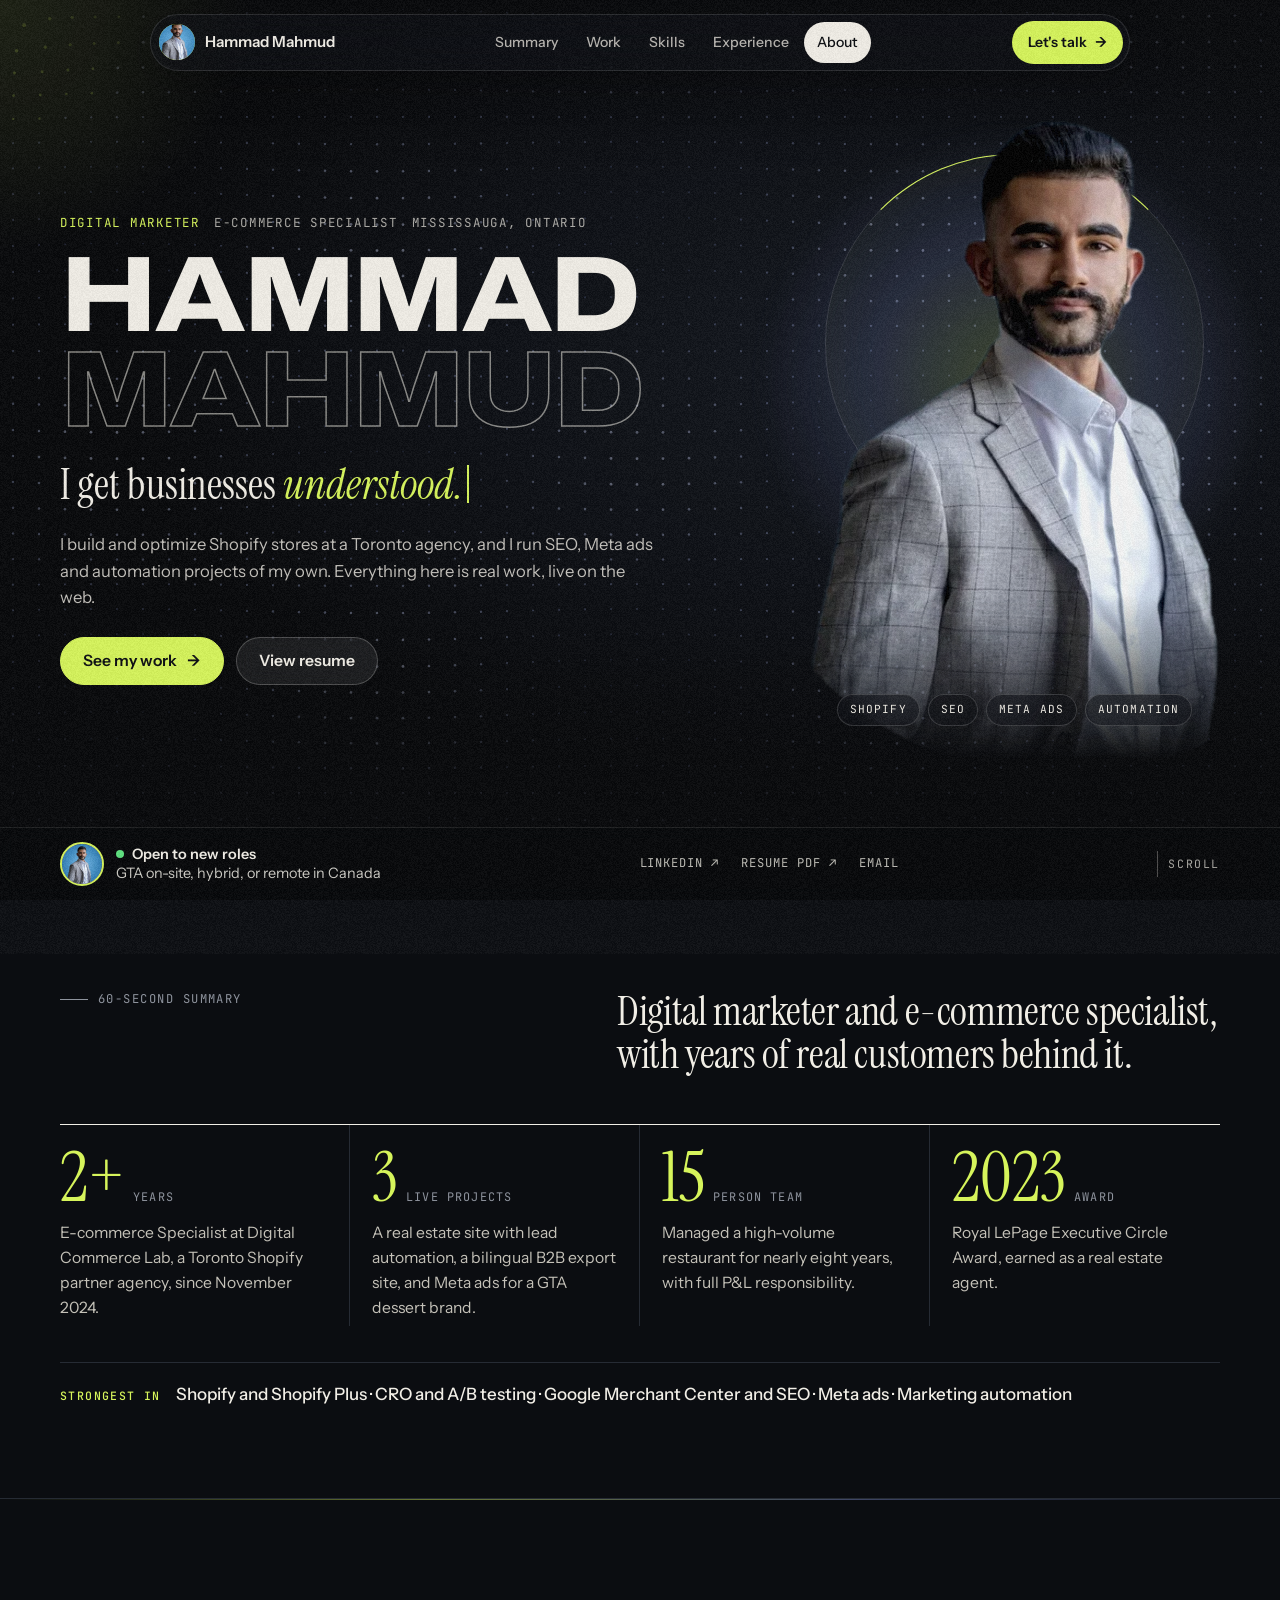
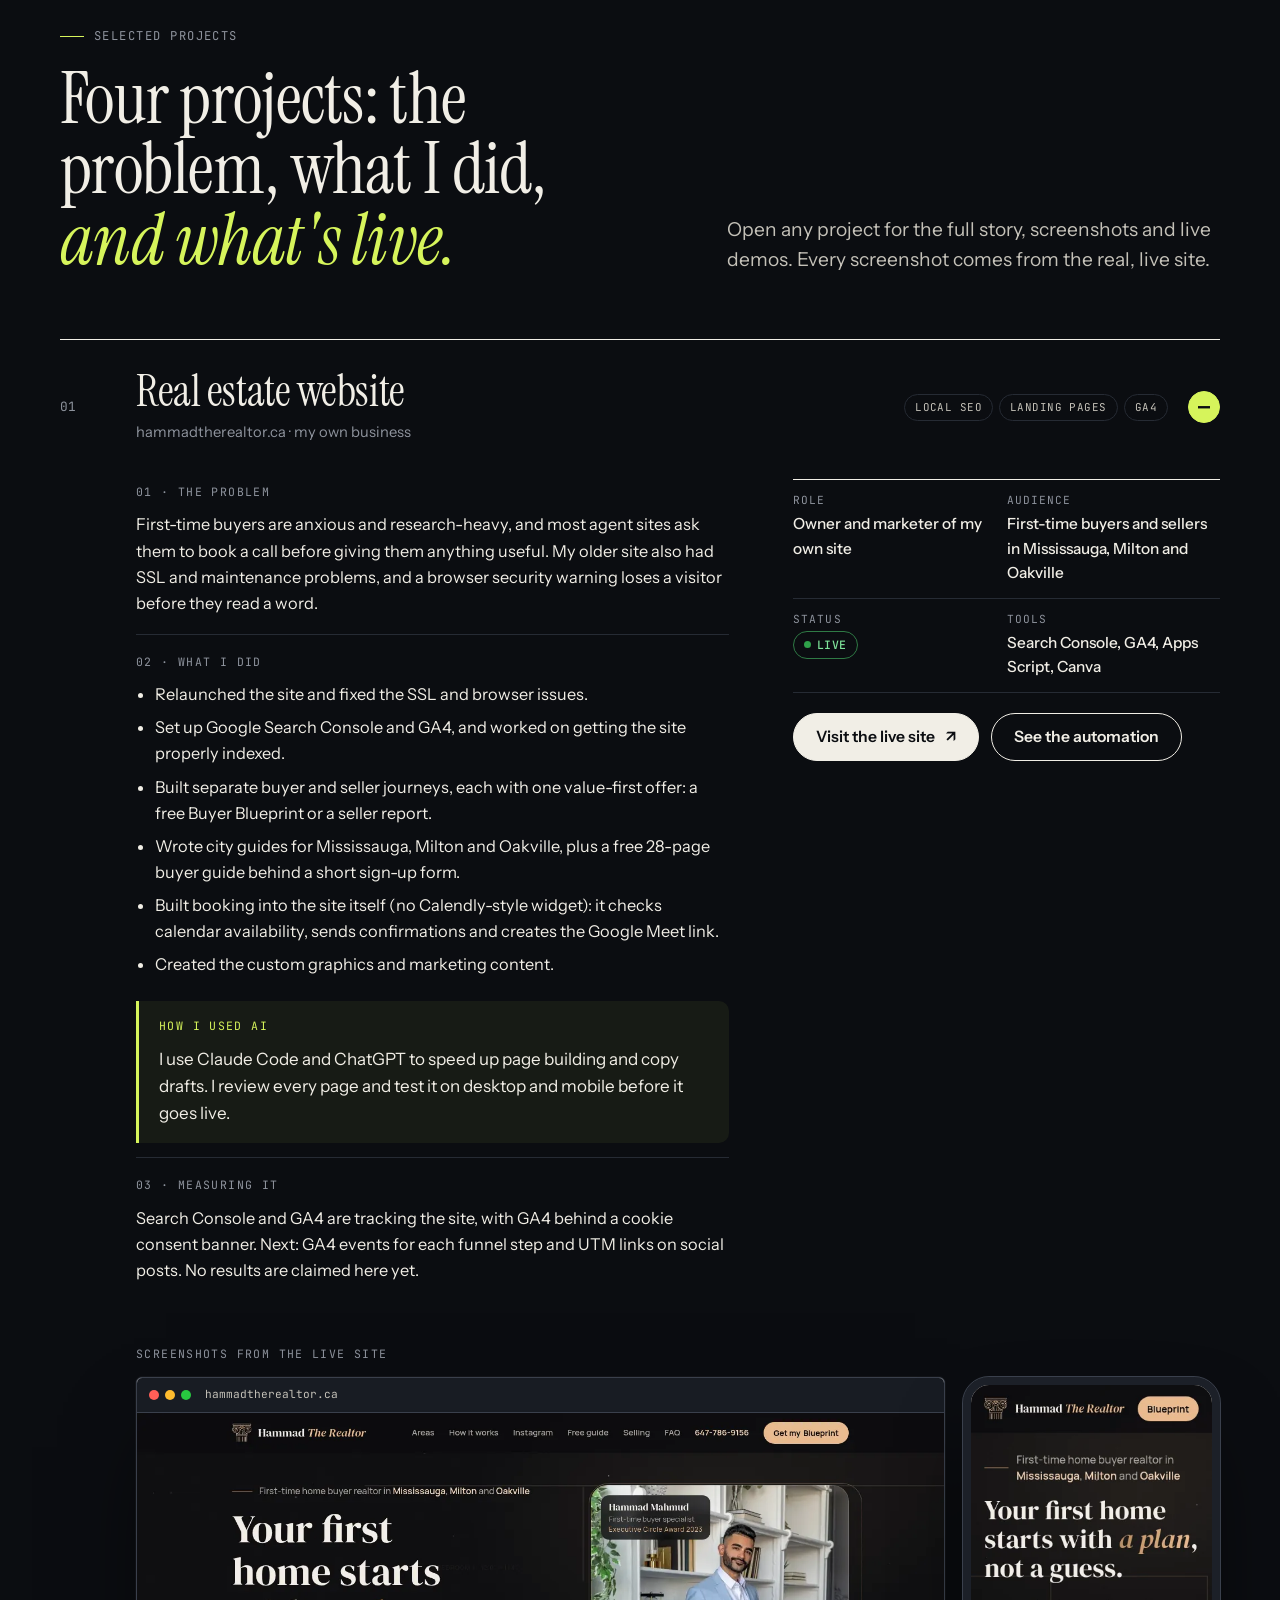
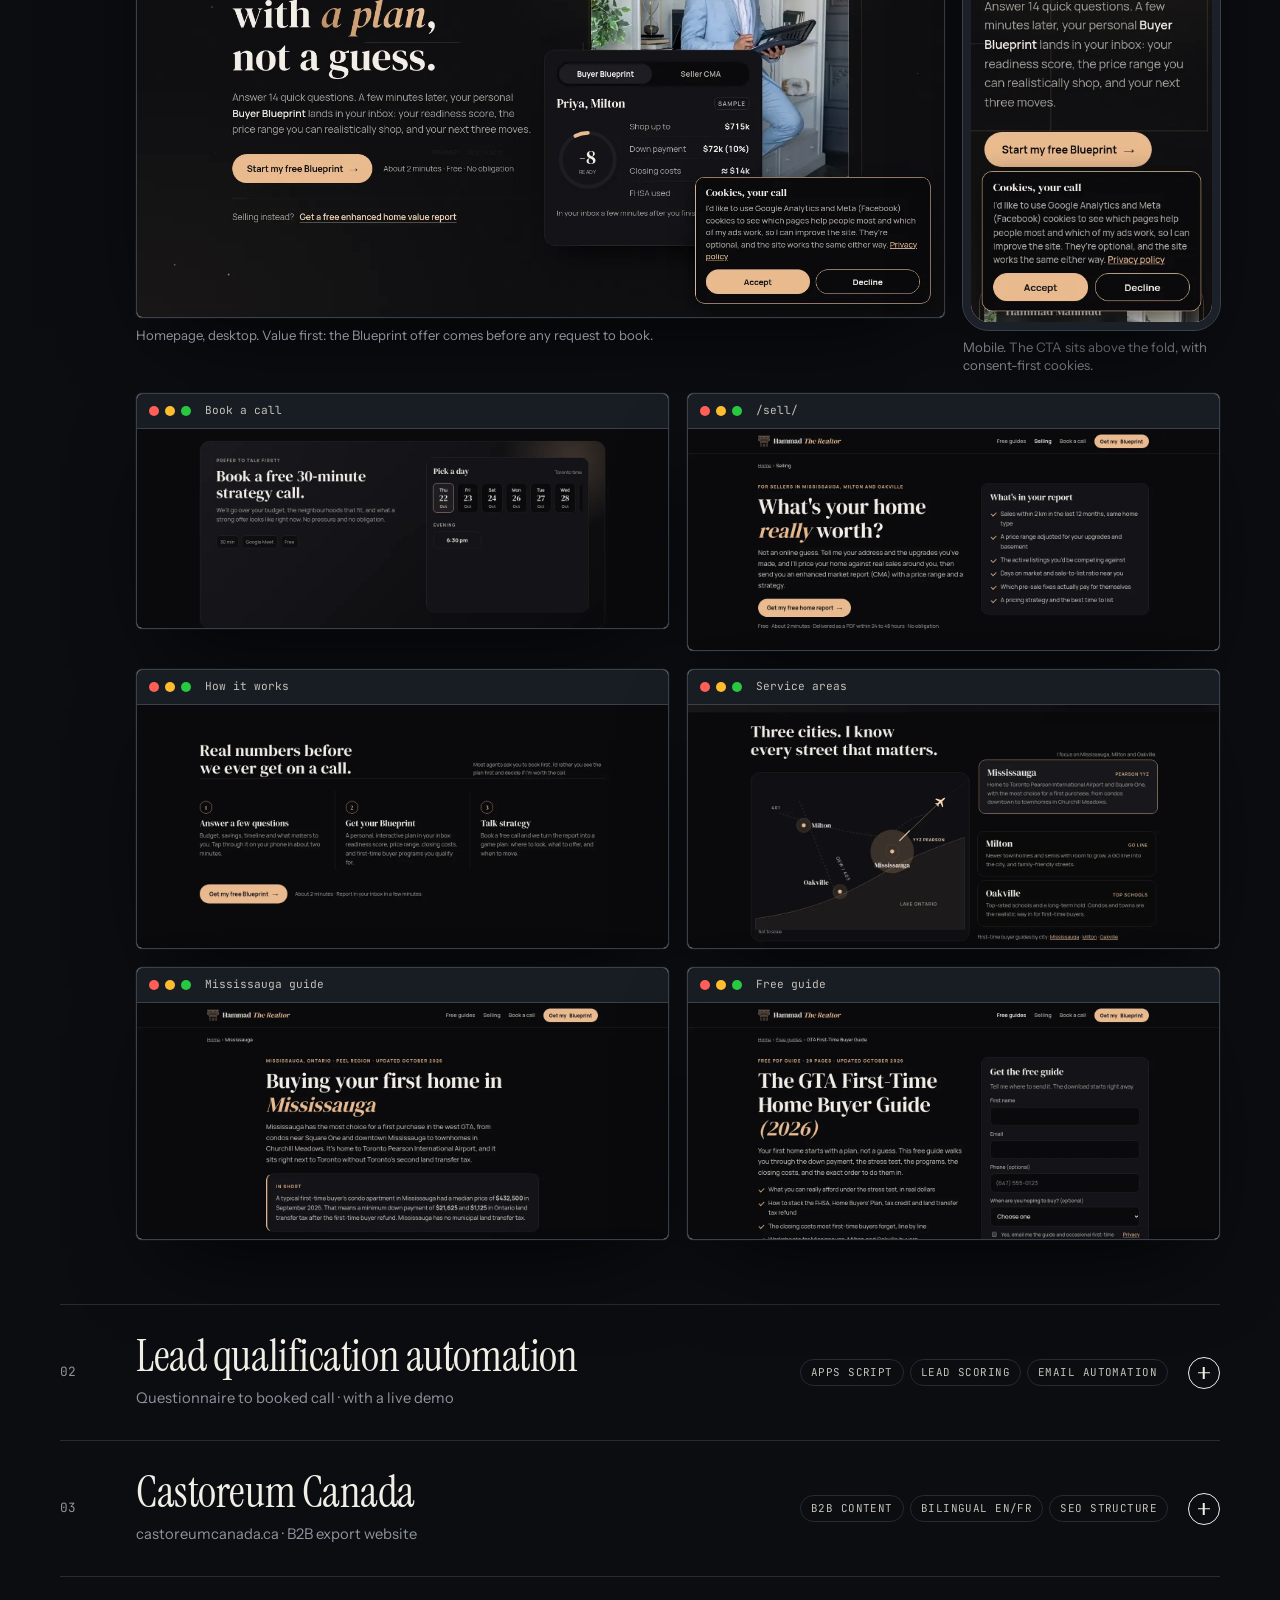
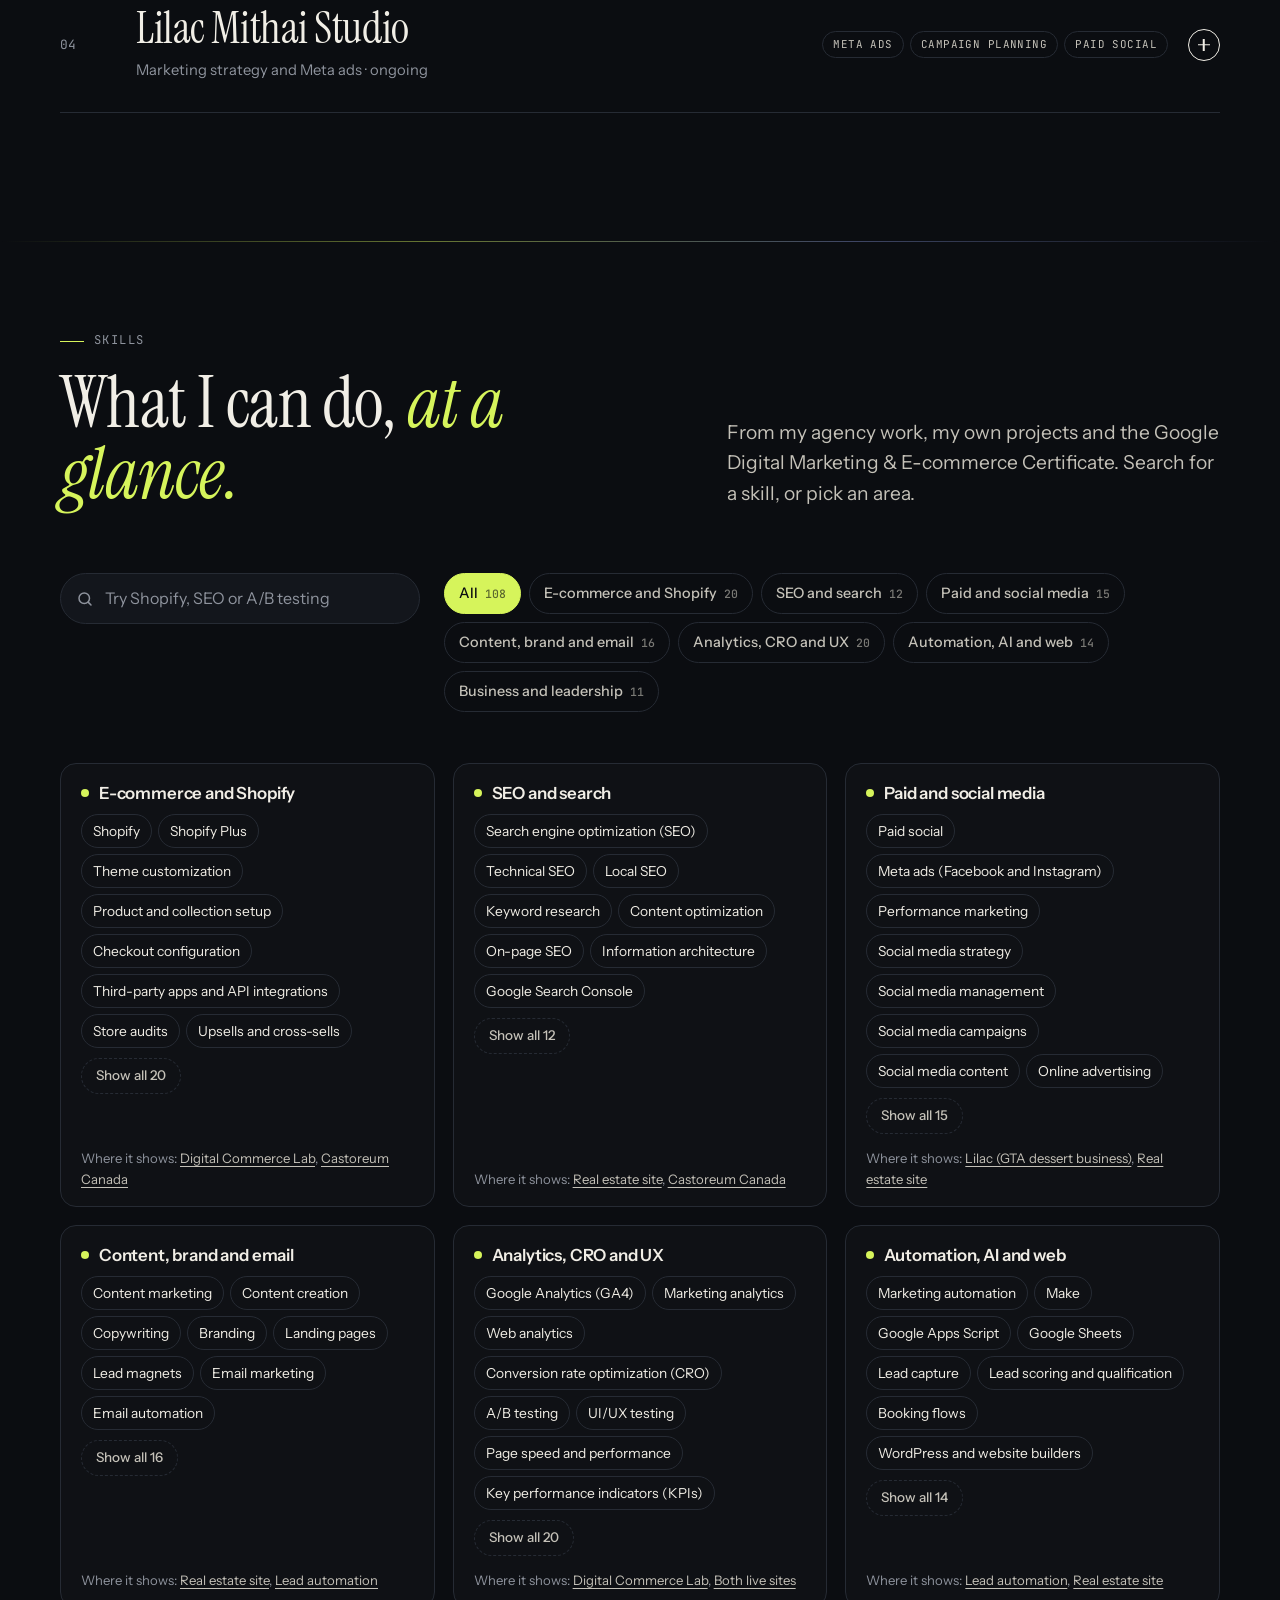
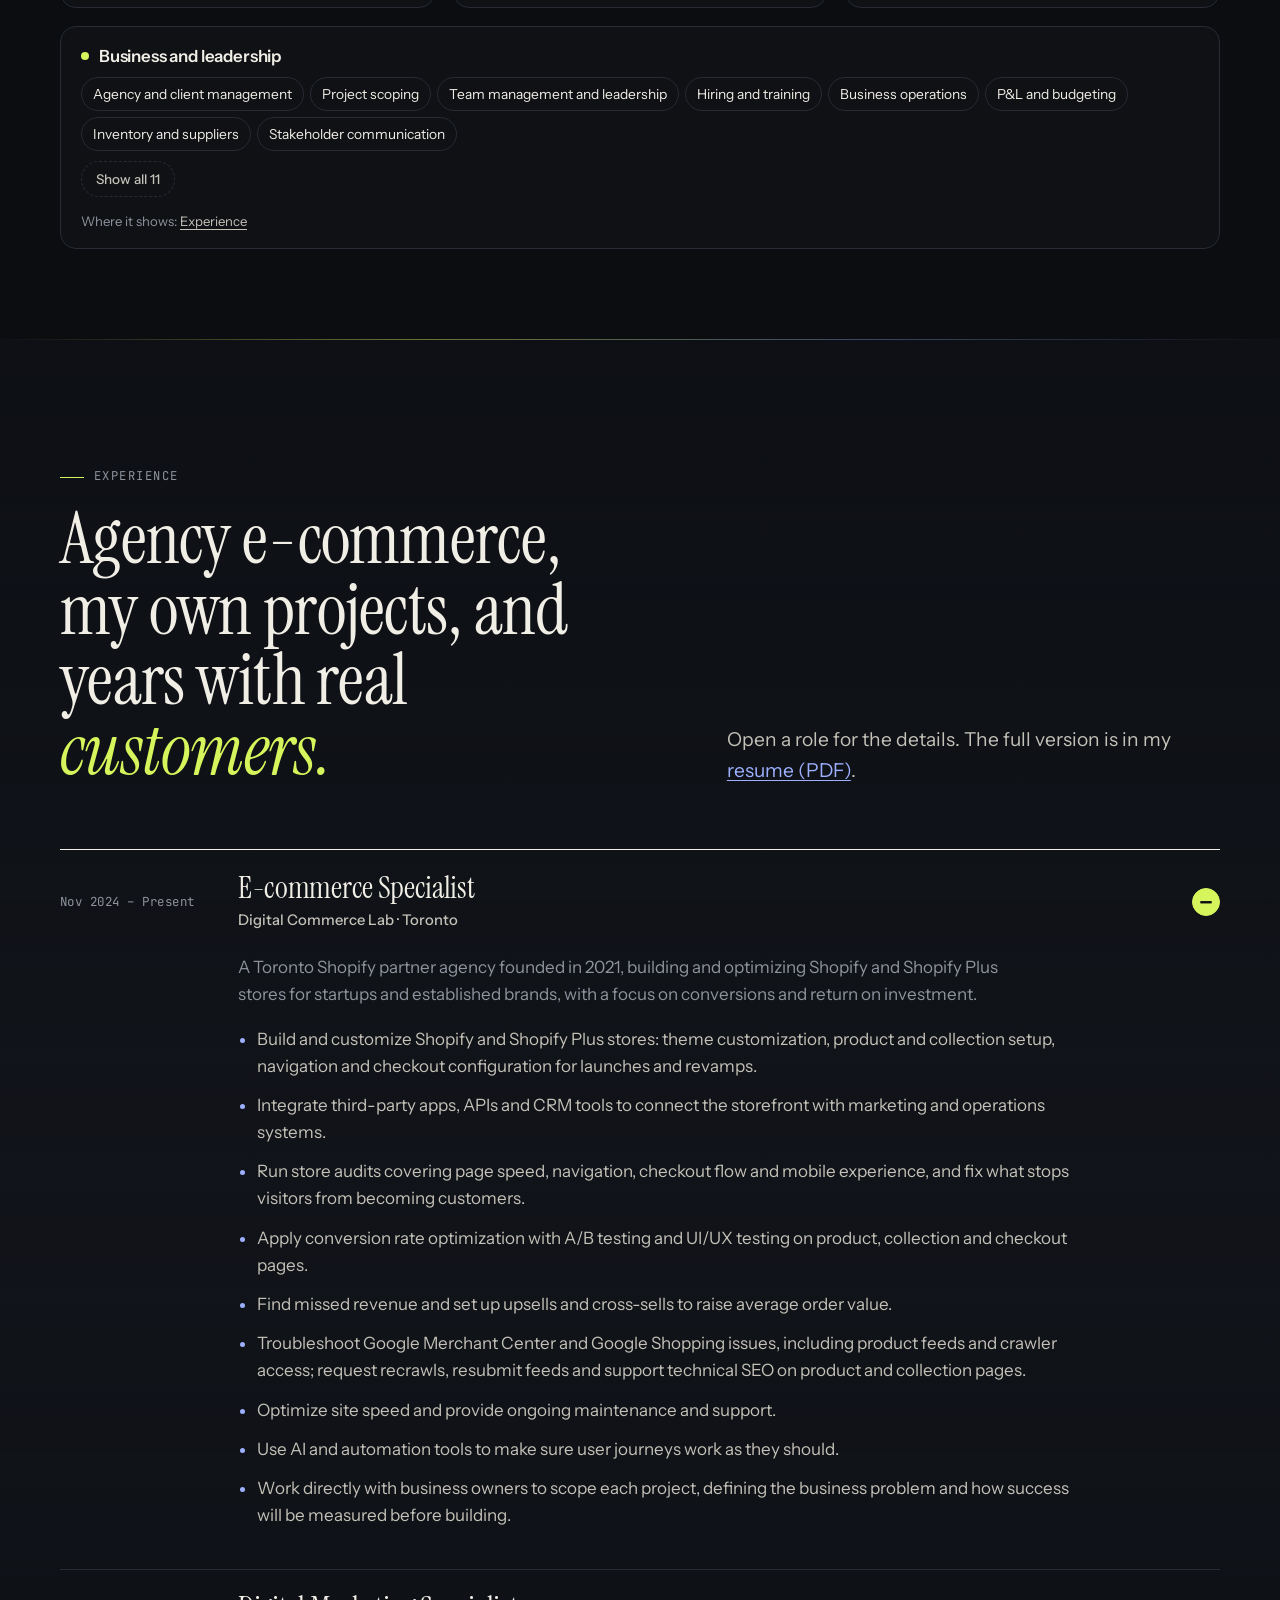
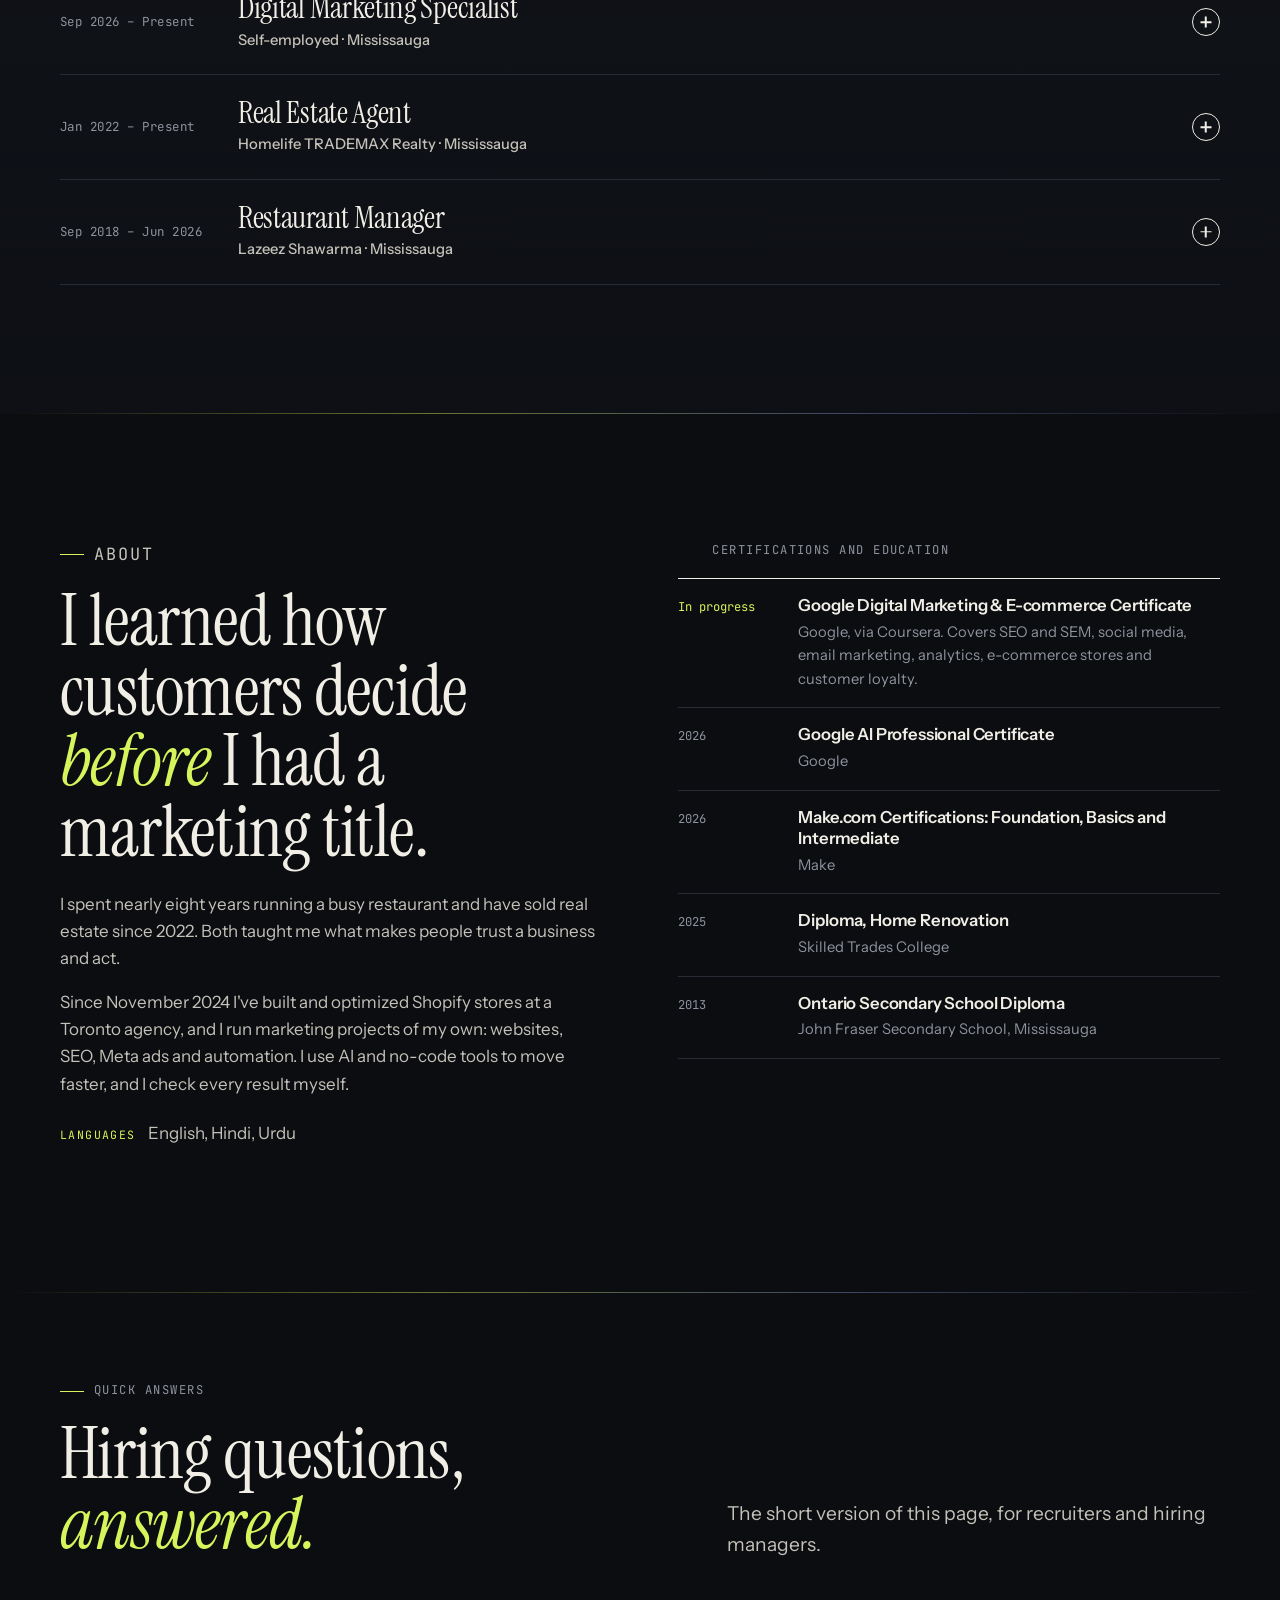
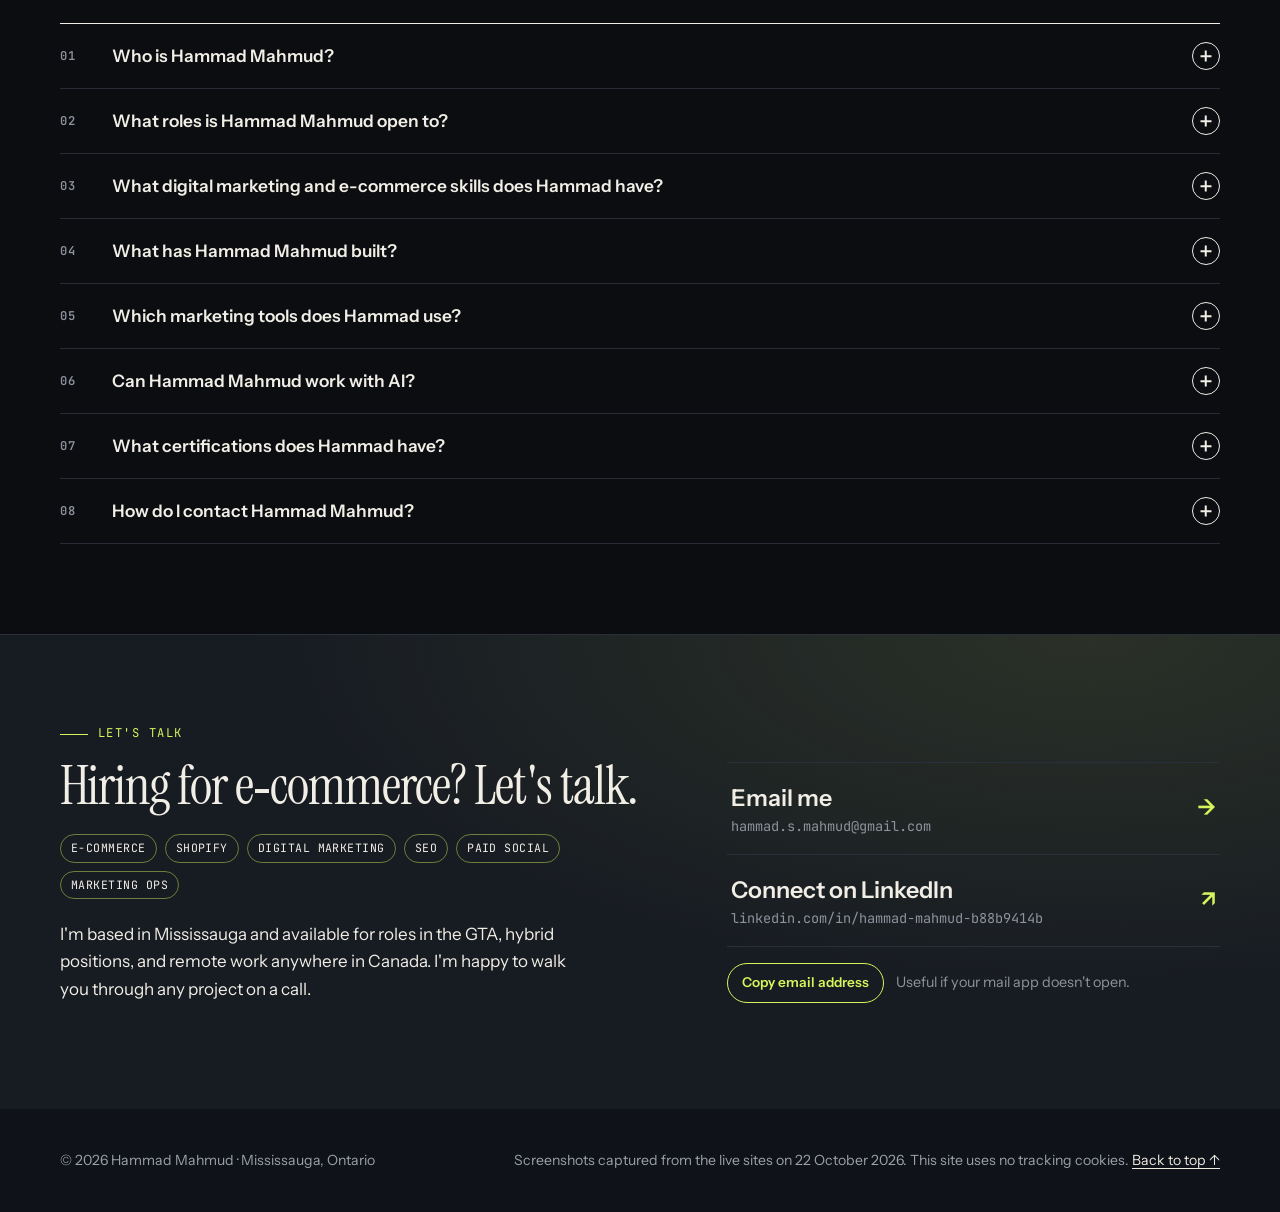
==== commit ad28b9a3: "Even skills grid with aligned cards; Lilac label Co-Authored-By: Claude Opus 5.5 <noreply@anthropic." ====
--- a/index.html
+++ b/index.html
@@ -968,7 +968,7 @@
           <h3>Paid and social media</h3>
           <ul class="sk-chips"><li>Paid social</li><li>Meta ads (Facebook and Instagram)</li><li>Performance marketing</li><li>Social media strategy</li><li>Social media management</li><li>Social media campaigns</li><li>Social media content</li><li>Online advertising</li><li>Paid media</li><li>Media planning</li><li>Advertising campaigns</li><li>Target audience</li><li>Persona development</li><li>Customer engagement</li><li>Driving engagement</li></ul>
           <button type="button" class="sk-more" aria-expanded="false" data-total="15">Show all 15</button>
-          <p class="sk-where">Where it shows: <a href="#case-lilac">Lilac Mithai Studio</a>, <a href="#case-realestate">Real estate site</a></p>
+          <p class="sk-where">Where it shows: <a href="#case-lilac">Lilac (GTA dessert business)</a>, <a href="#case-realestate">Real estate site</a></p>
         </article>
         <article class="sk-group" data-area="content">
           <h3>Content, brand and email</h3>
--- a/css/styles.css
+++ b/css/styles.css
@@ -1208,3 +1208,17 @@
 .contact .copy-btn:hover { background: var(--lime); color: #0b0d11; }
 .contact .small { color: var(--muted); }
 @media (min-width: 720px) { .contact__title { font-size: clamp(2.4rem, 4.2vw, 4rem); } .contact__title .nb { white-space: nowrap; } }
+/* Skills: regular grid, equal-height cards per row, footers aligned */
+.sk-grid { columns: auto; display: grid; grid-template-columns: 1fr; gap: 14px; align-items: stretch; }
+.sk-group { margin: 0; display: flex; flex-direction: column; }
+.sk-group .sk-more { align-self: flex-start; }
+.sk-group .sk-where { margin-top: auto; padding-top: 14px; }
+@media (min-width: 700px) {
+  .sk-grid { grid-template-columns: repeat(2, minmax(0, 1fr)); gap: 18px; }
+  .sk-grid:not(.is-searching):not(.is-filtered) .sk-group:last-child:nth-child(odd) { grid-column: 1 / -1; }
+}
+@media (min-width: 1080px) {
+  .sk-grid { grid-template-columns: repeat(3, minmax(0, 1fr)); }
+  .sk-grid:not(.is-searching):not(.is-filtered) .sk-group:last-child:nth-child(odd) { grid-column: auto; }
+  .sk-grid:not(.is-searching):not(.is-filtered) .sk-group:last-child:nth-child(3n+1) { grid-column: 1 / -1; }
+}
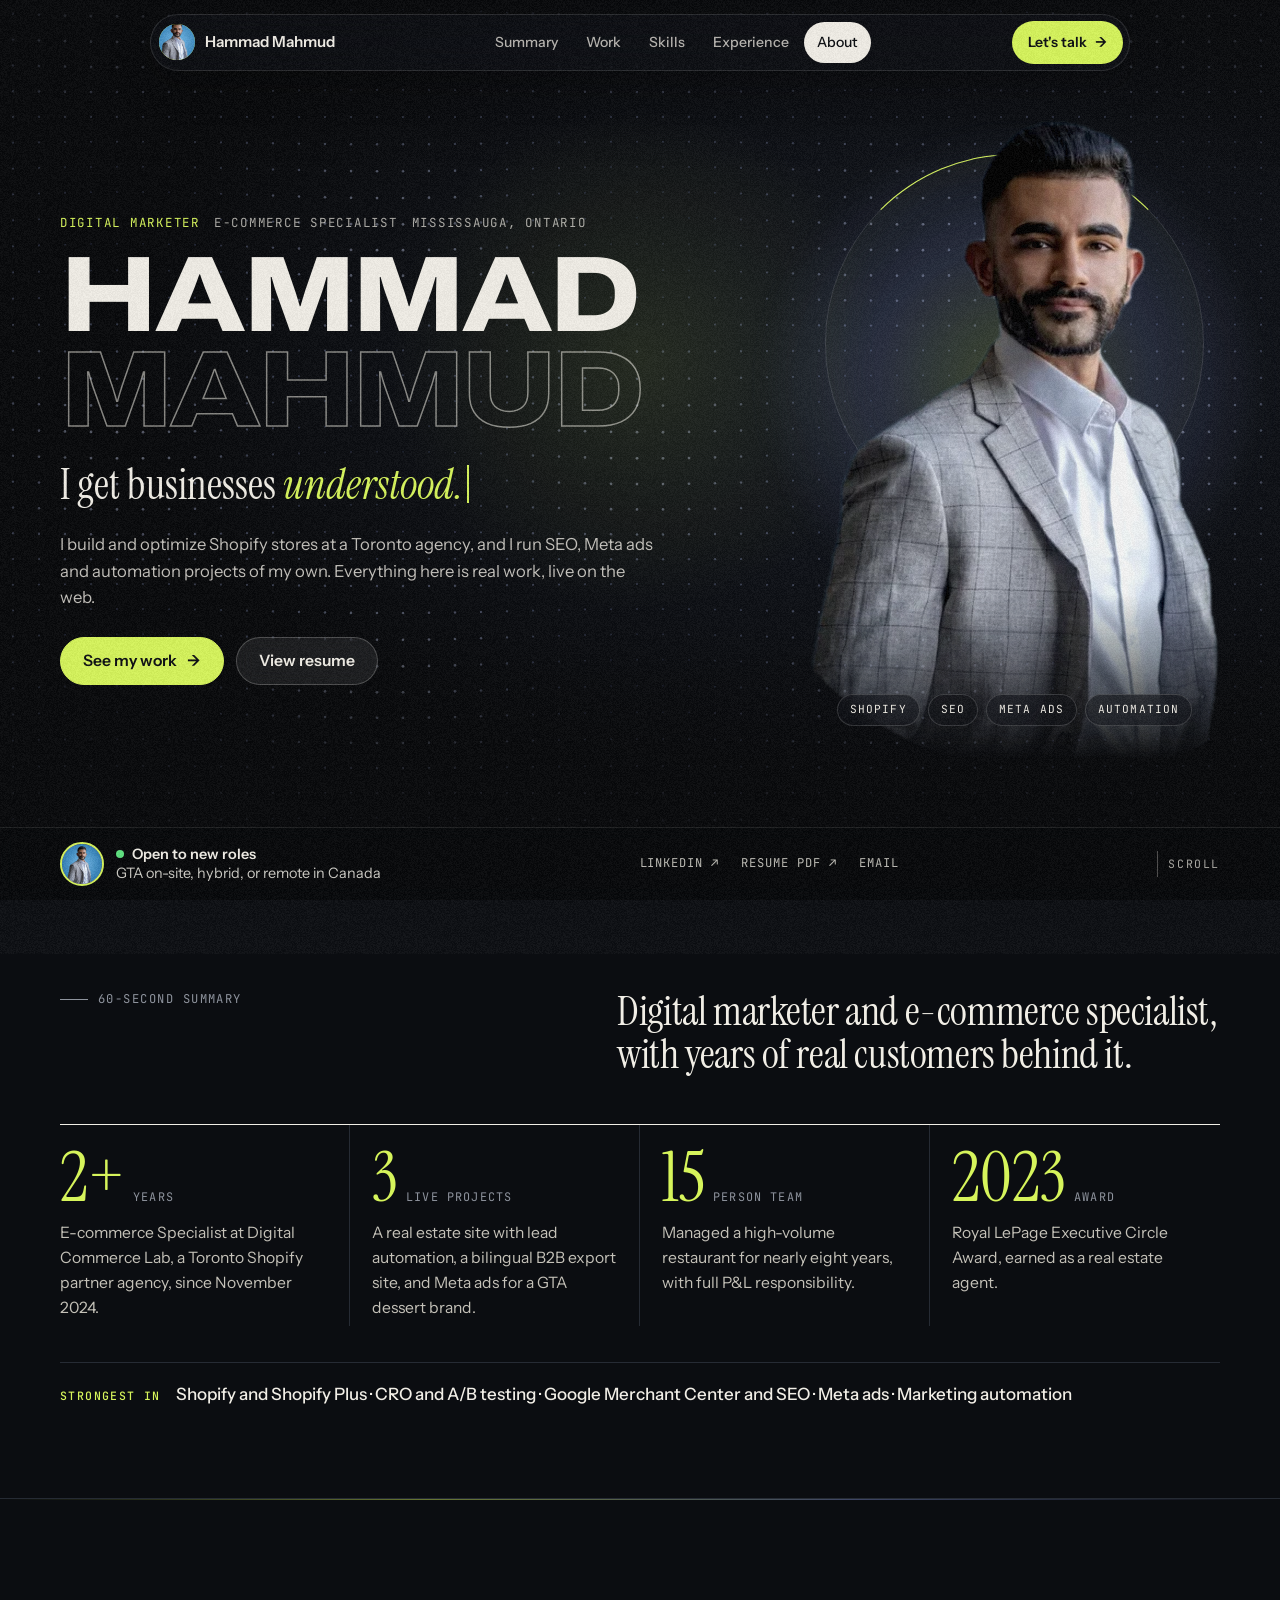
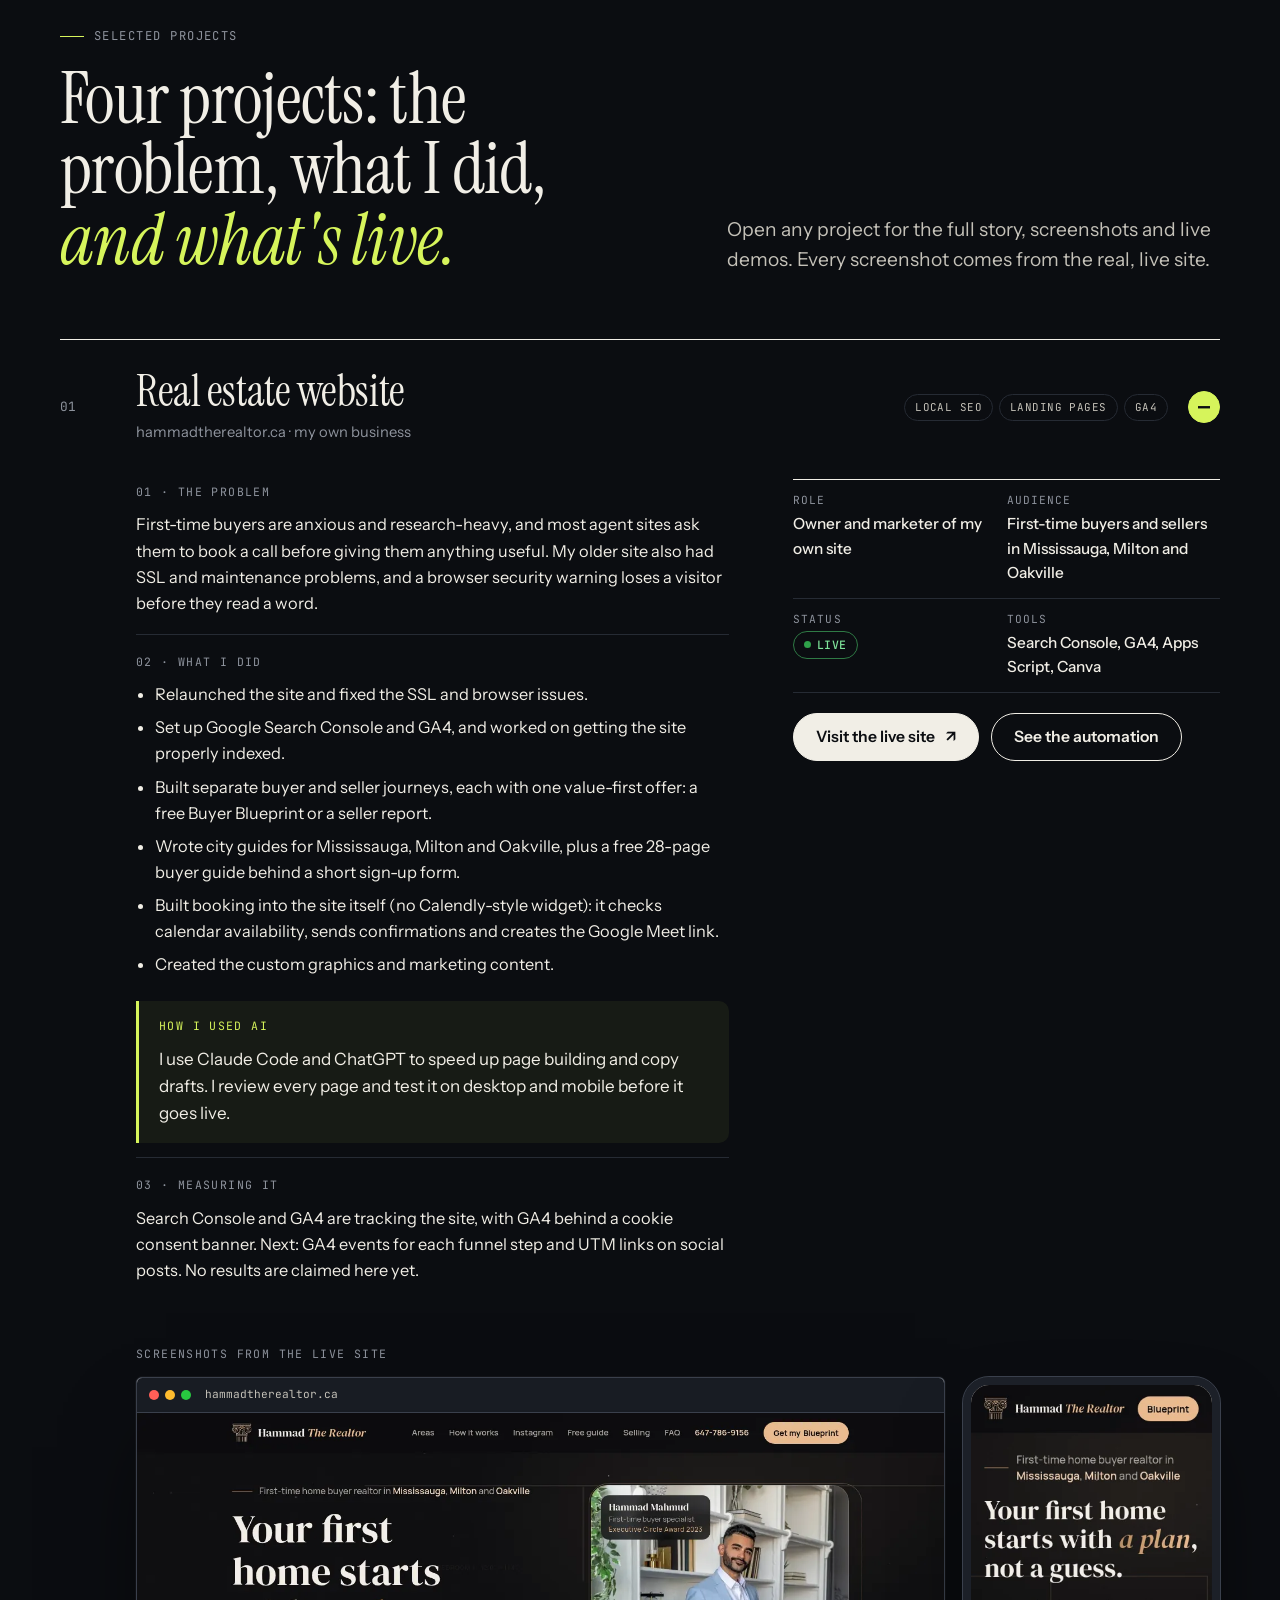
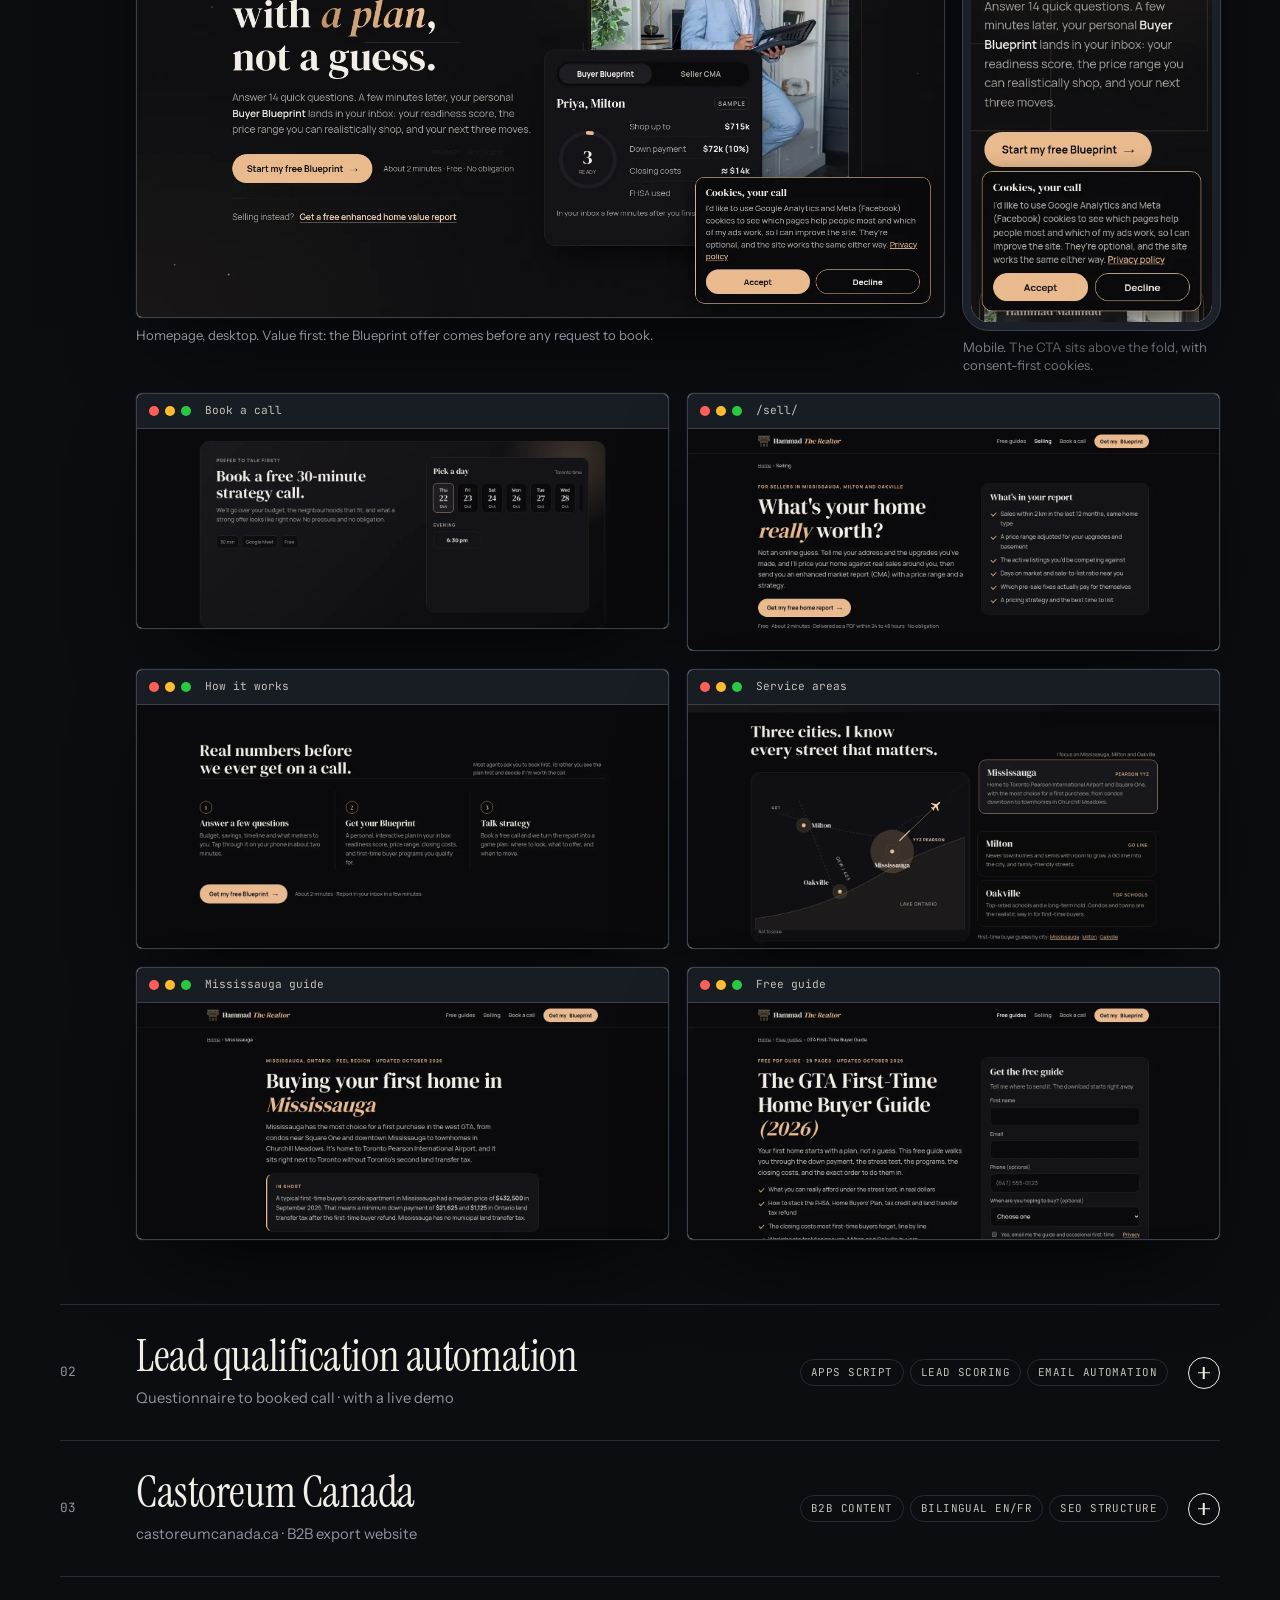
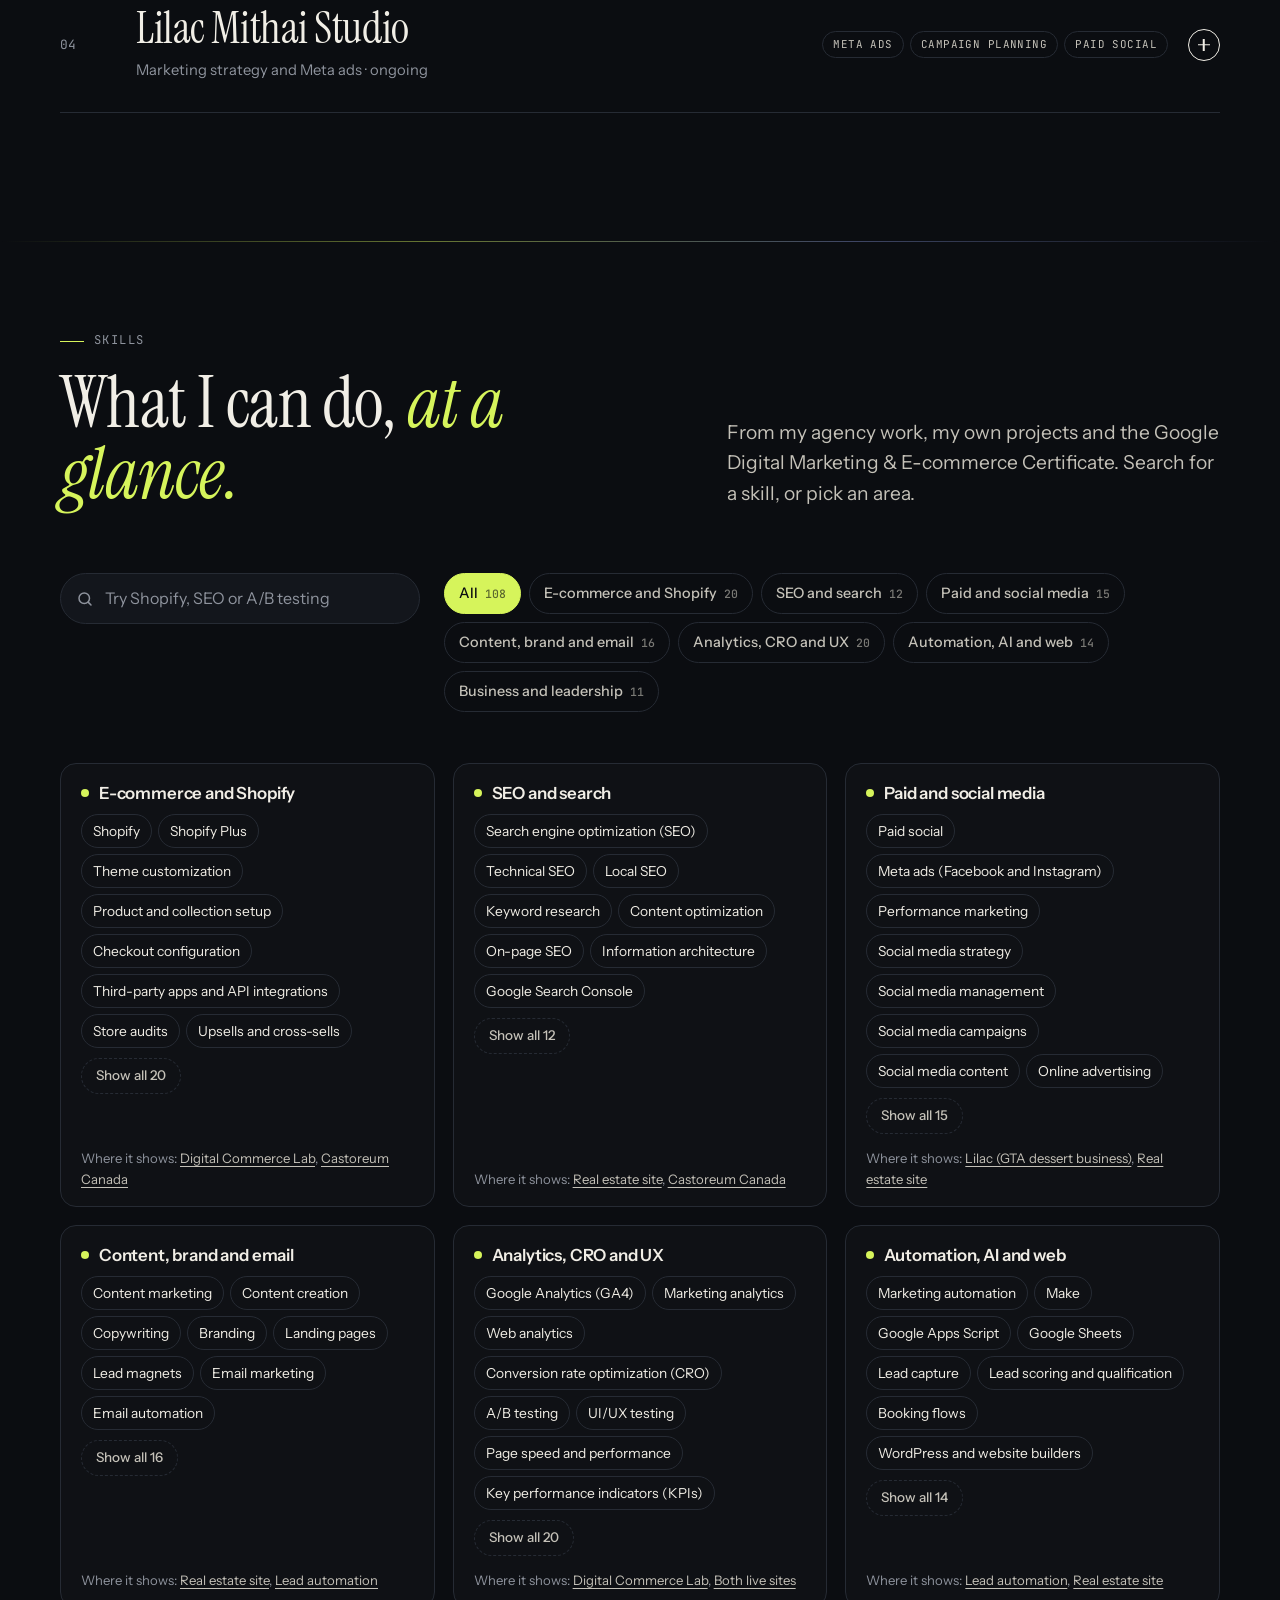
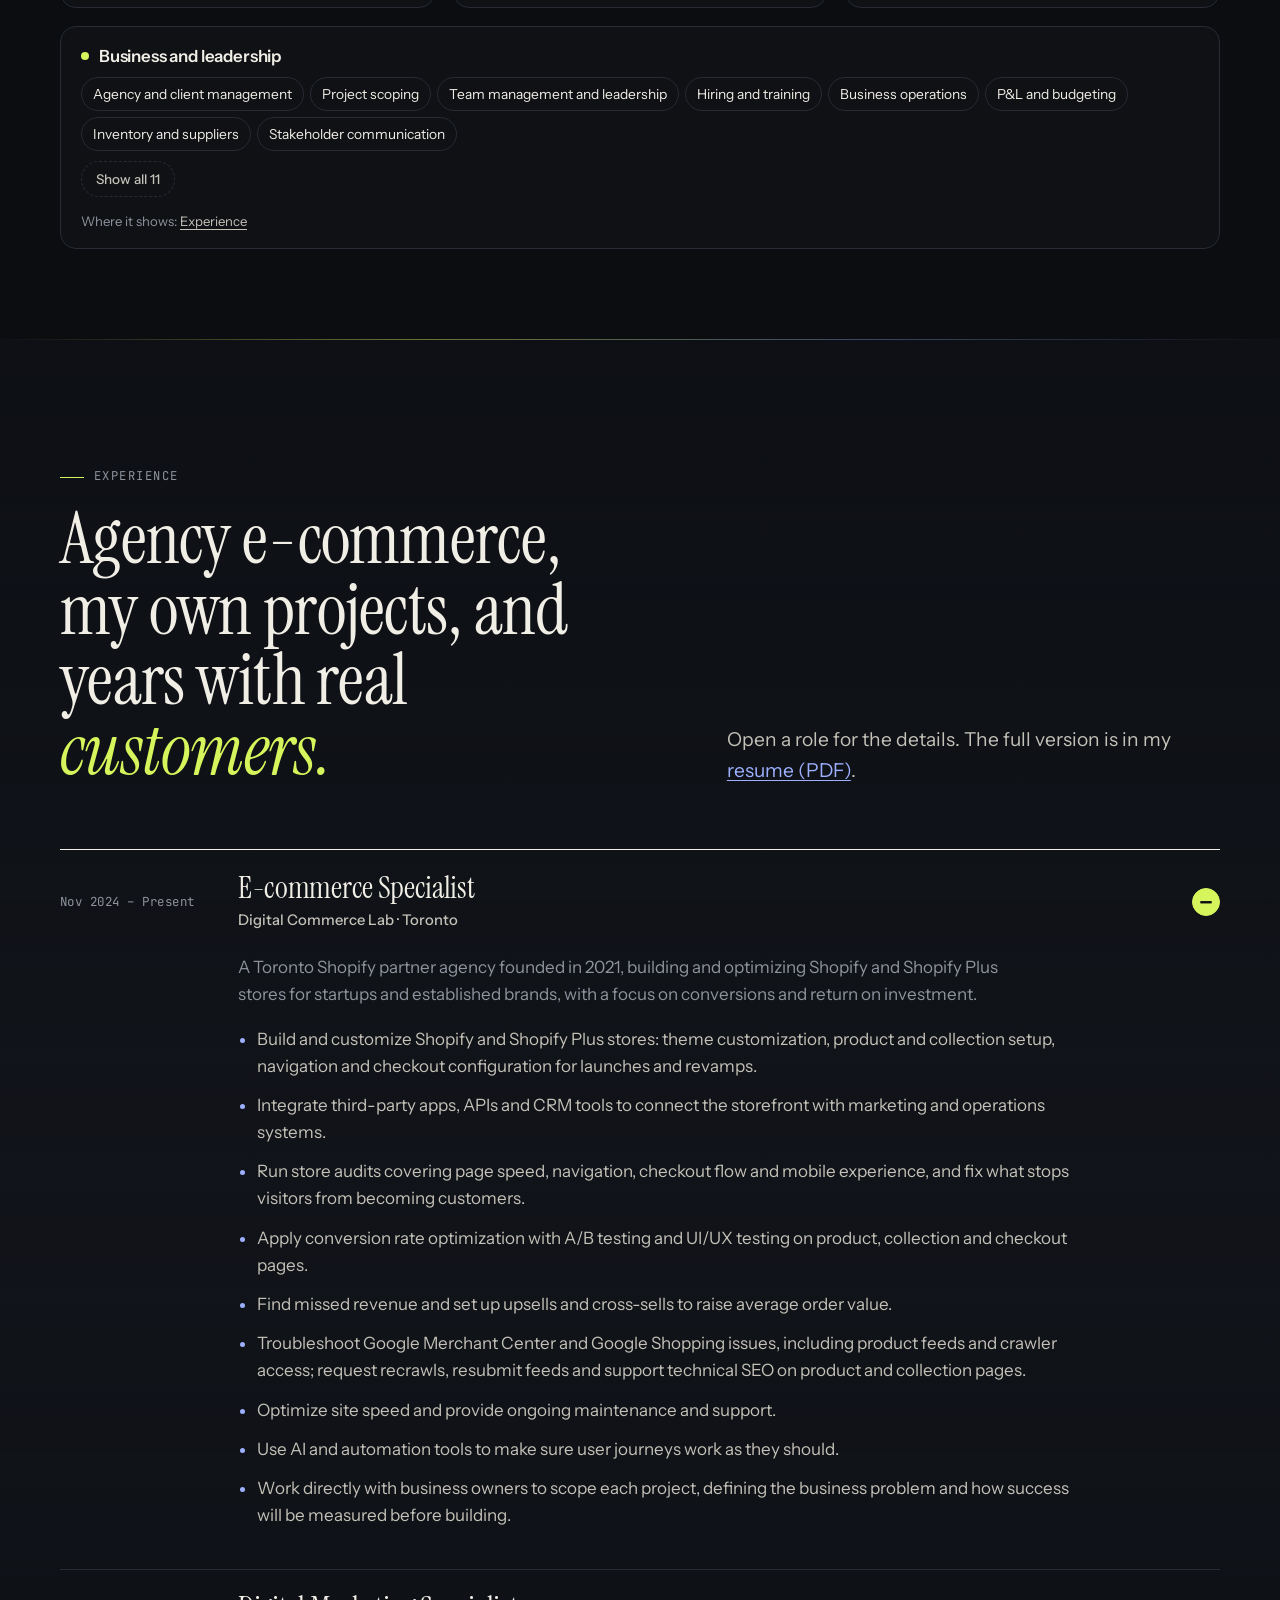
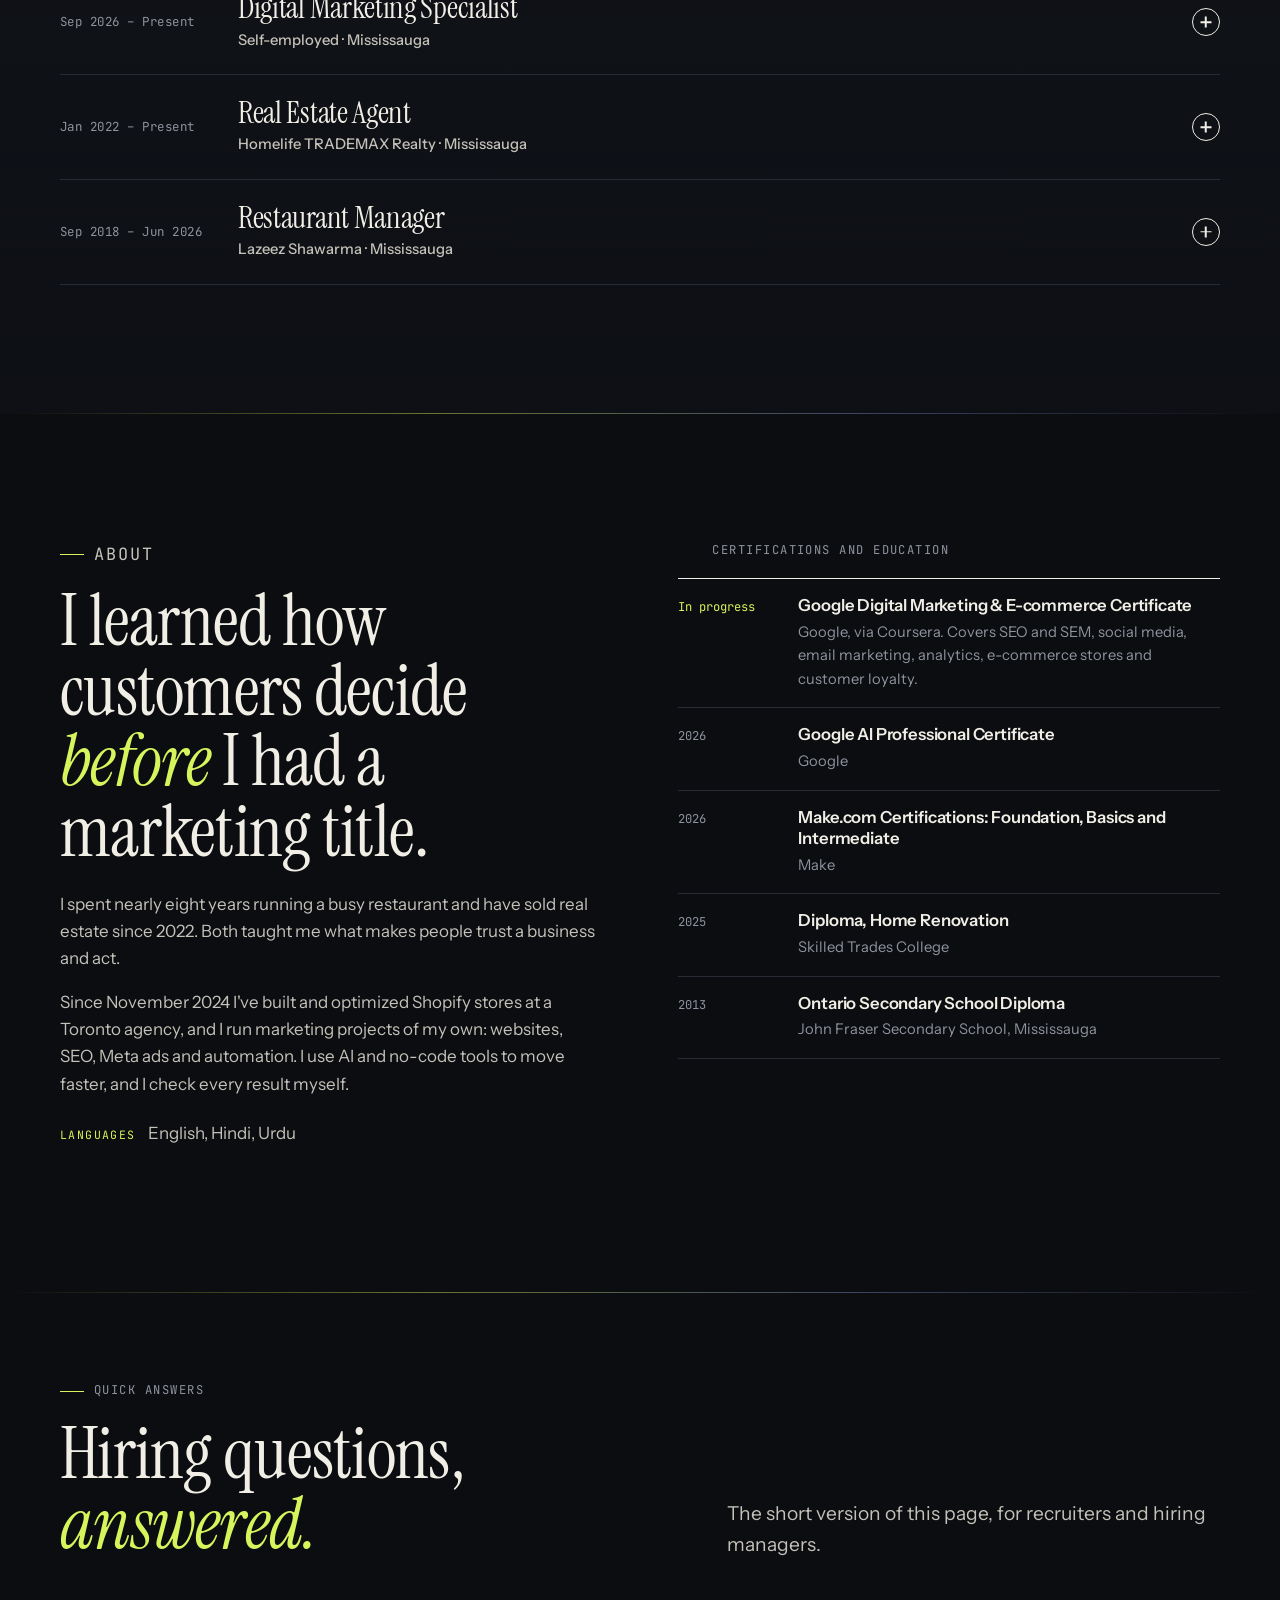
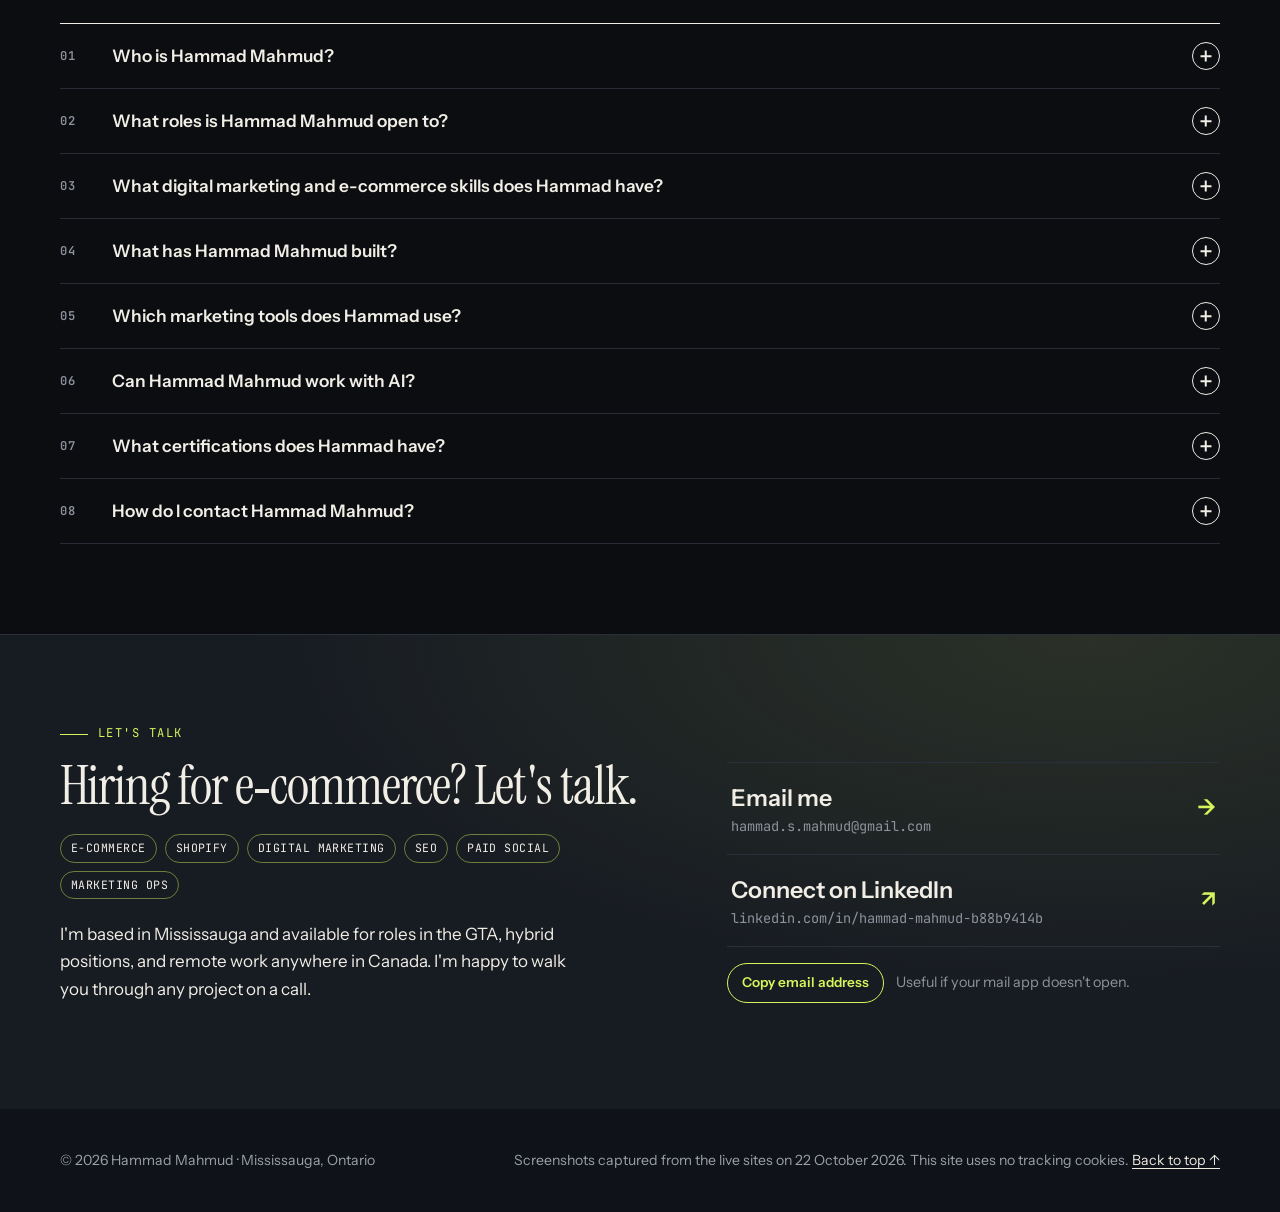
==== commit 98ca0140: "Version CSS/JS links so browsers pick up layout changes Co-Authored-By: Claude Opus 5.5 <noreply@ant" ====
--- a/index.html
+++ b/index.html
@@ -50,7 +50,7 @@
   <!-- Decorative script faces, cut down to the only letters the page uses -->
   <link rel="stylesheet" href="https://fonts.googleapis.com/css2?family=Pinyon+Script&text=Mithai%20Studio0123&display=swap">
   <link rel="stylesheet" href="https://fonts.googleapis.com/css2?family=Bodoni+Moda:opsz@6..96&text=Lilac&display=swap">
-  <link rel="stylesheet" href="css/styles.css">
+  <link rel="stylesheet" href="css/styles.css?v=20261031b">
 
   <script>document.documentElement.classList.remove('no-js');</script>
   <script type="application/ld+json">
@@ -1160,7 +1160,7 @@
 
 <div class="toast" id="toast" role="status" aria-live="polite"></div>
 
-<script src="js/main.js" defer></script>
-<script src="js/live.js" defer></script>
+<script src="js/main.js?v=20261031b" defer></script>
+<script src="js/live.js?v=20261031b" defer></script>
 </body>
 </html>
